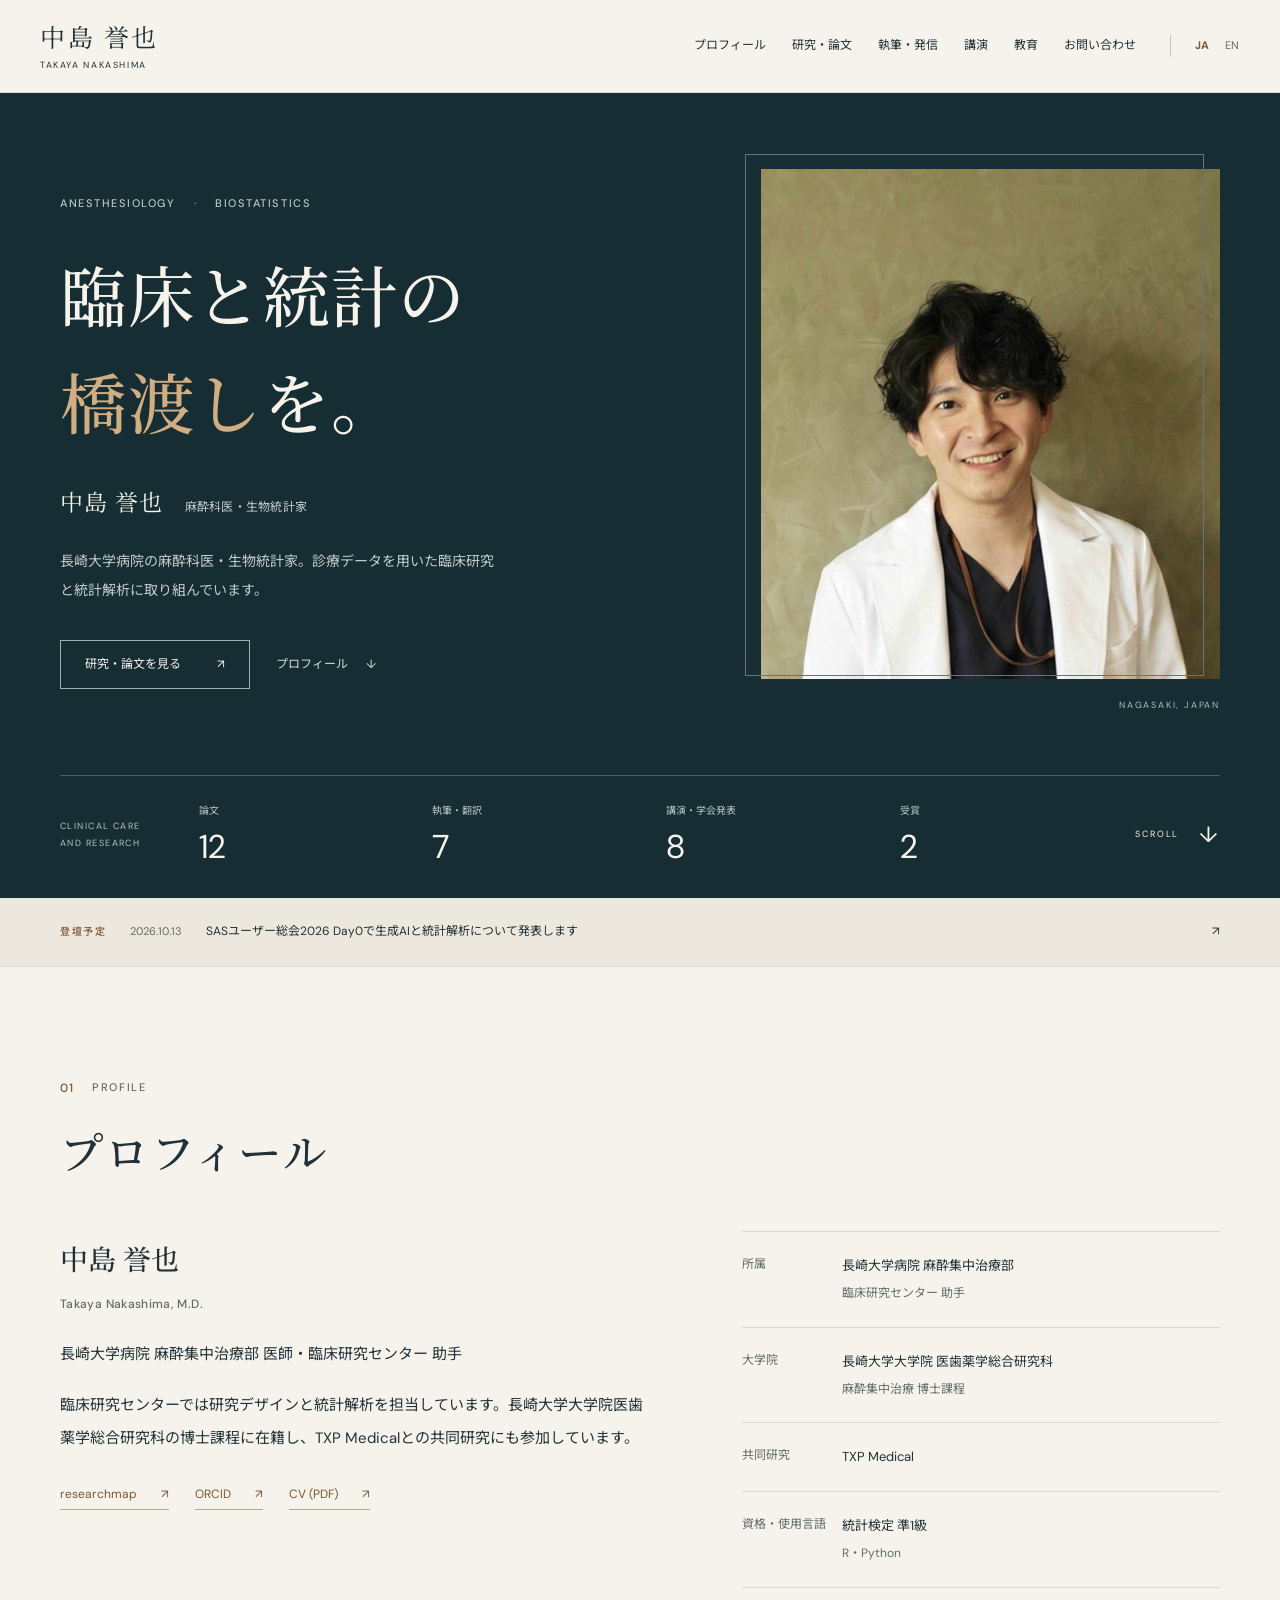
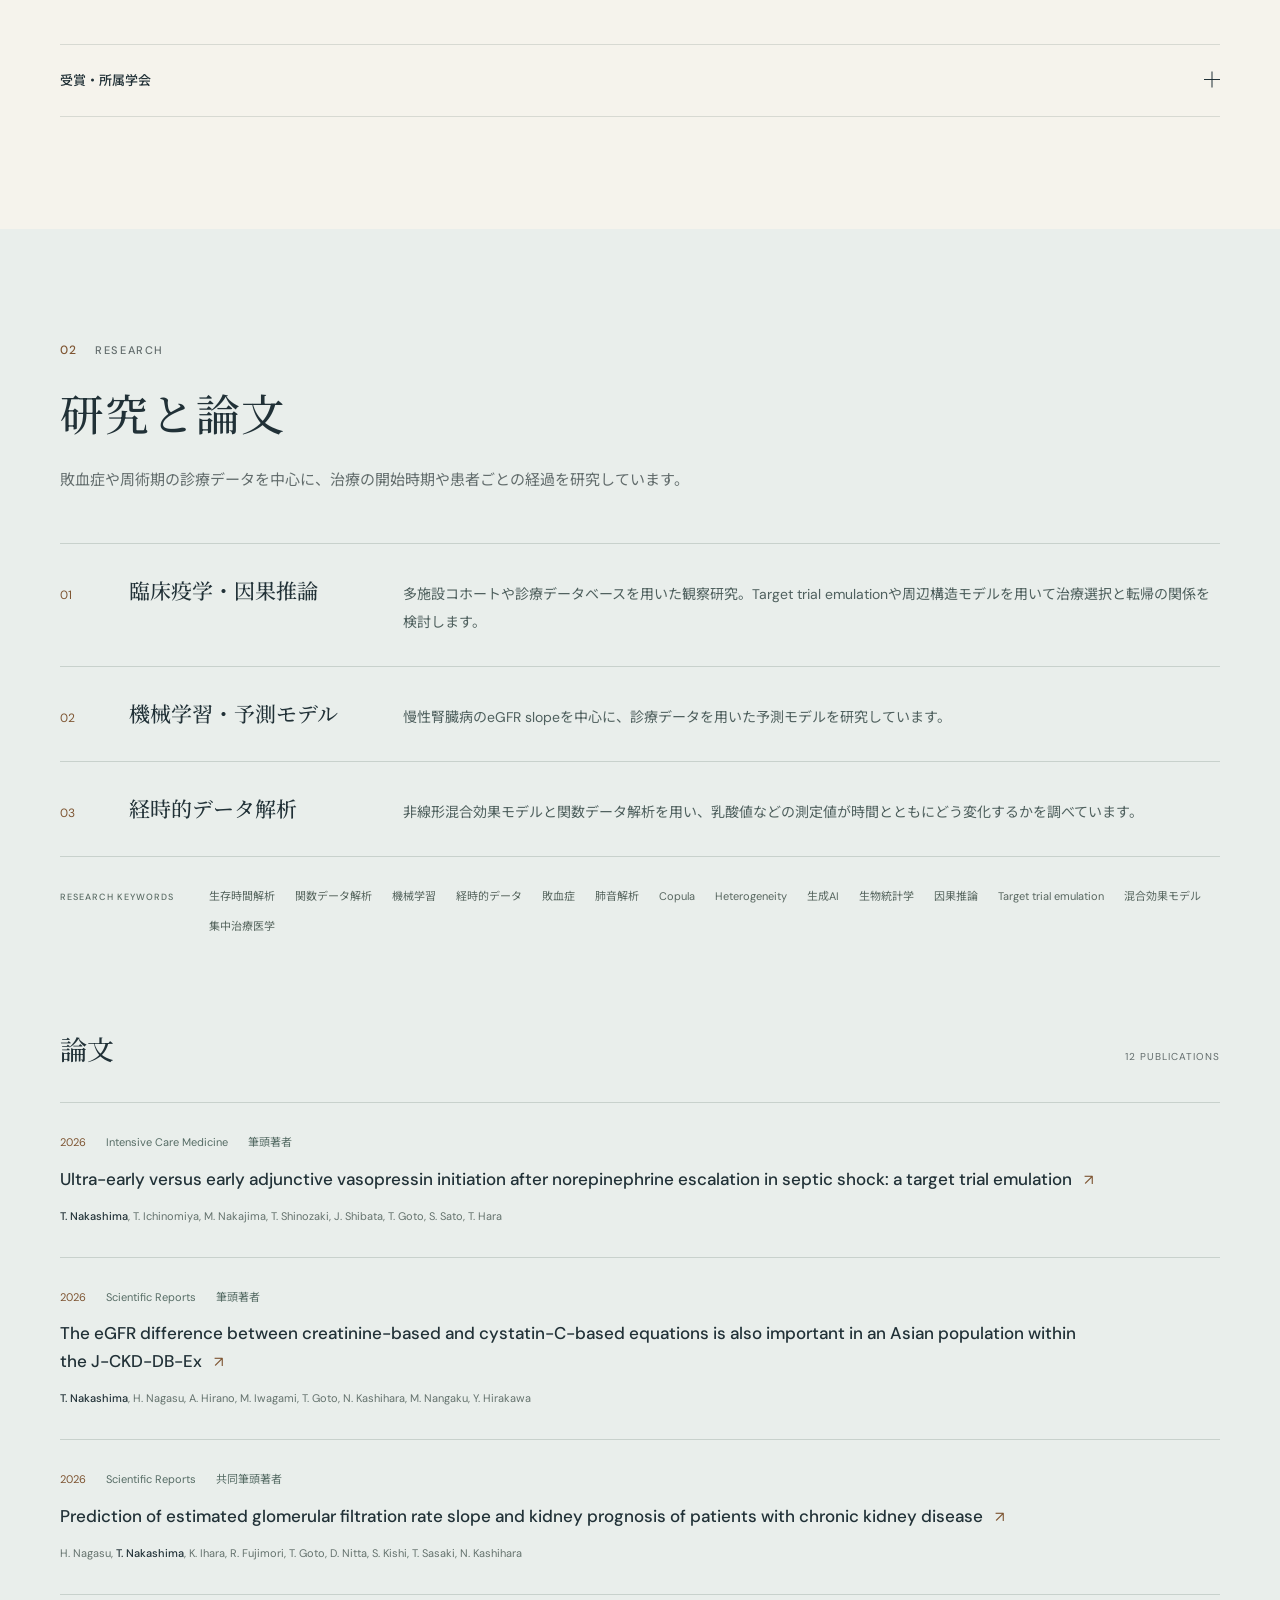
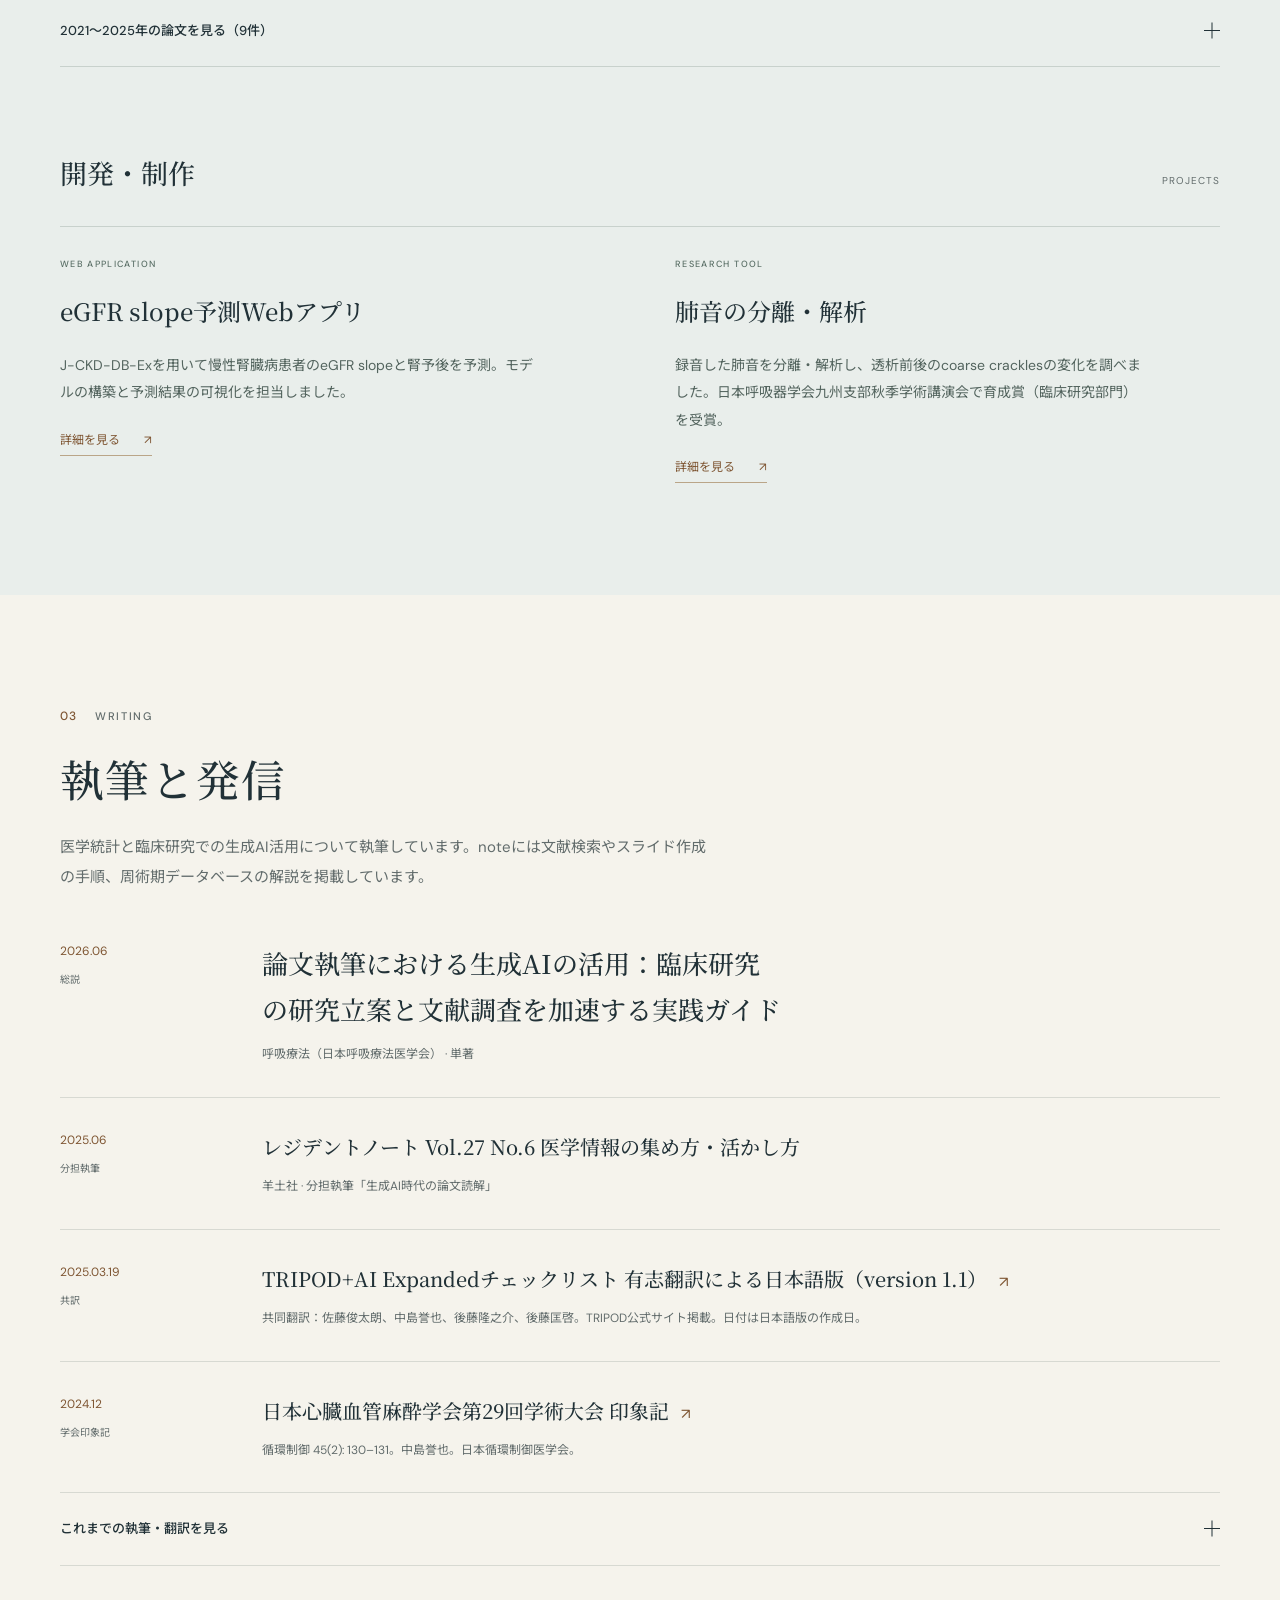
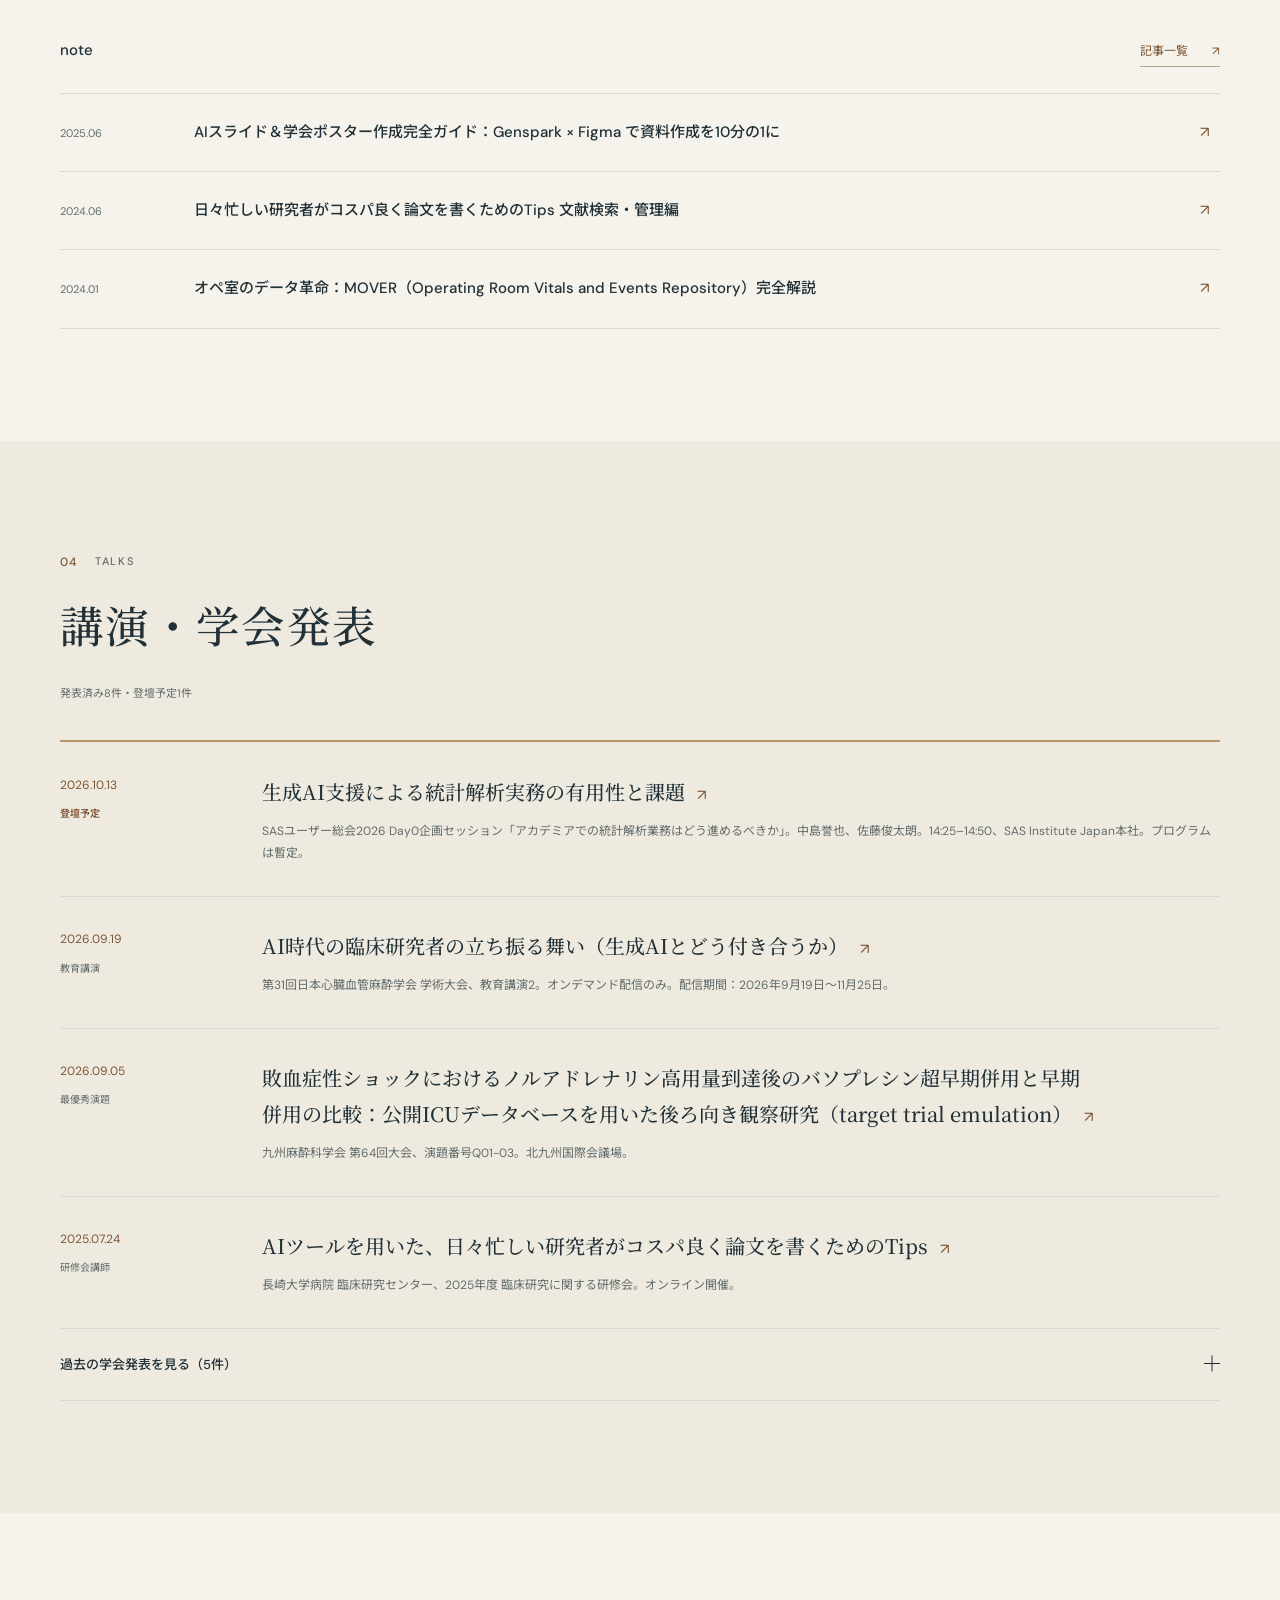
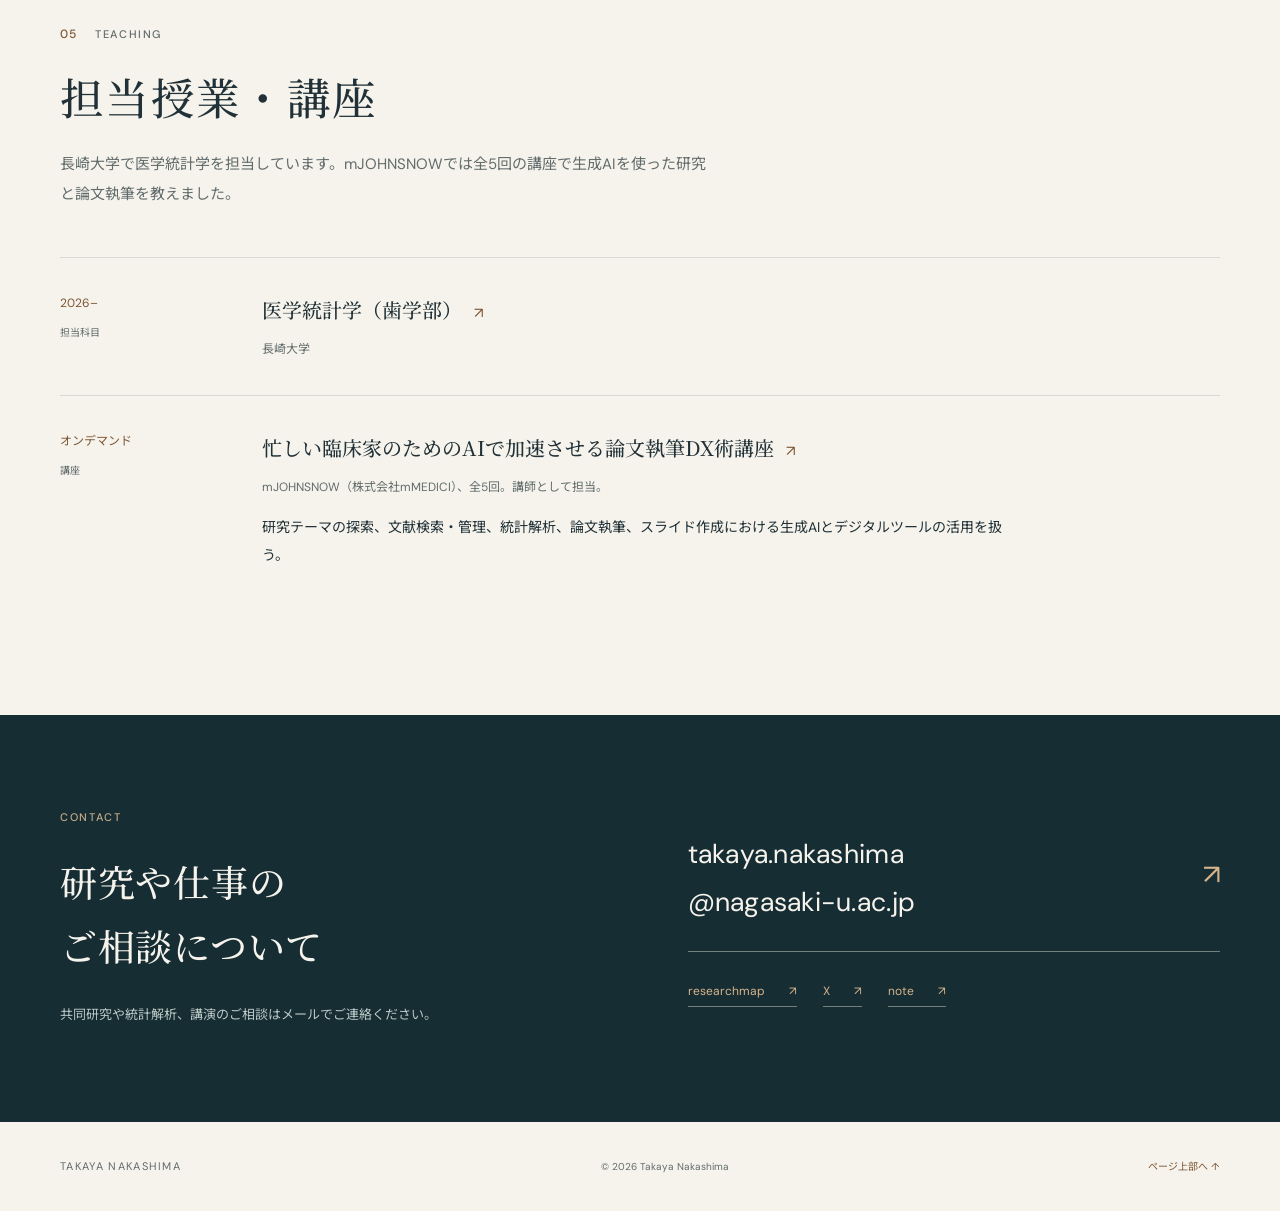
==== index.html @ 983ebdf6 "Use high-resolution portrait from public note profile" ====
<!doctype html>
<html lang="ja">
<head>
<meta charset="utf-8">
<meta name="viewport" content="width=device-width, initial-scale=1">
<title>中島誉也 | 臨床と統計の橋渡しを。</title>
<meta name="description" content="長崎大学病院の麻酔科医・生物統計家。診療データを用いた臨床研究と統計解析に取り組んでいます。">
<meta name="google-site-verification" content="hvCwo7Q3kKA7HeCOFgV9Li-8ylirtfjILbhXgrMBvk4">
<link rel="canonical" href="https://nakashimatakaya.github.io/">
<link rel="alternate" hreflang="ja" href="https://nakashimatakaya.github.io/">
<link rel="alternate" hreflang="en" href="https://nakashimatakaya.github.io/en/">
<meta property="og:title" content="中島誉也 | 臨床と統計の橋渡しを。">
<meta property="og:description" content="長崎大学病院の麻酔科医・生物統計家。診療データを用いた臨床研究と統計解析に取り組んでいます。">
<meta property="og:type" content="profile">
<meta property="og:url" content="https://nakashimatakaya.github.io/">
<meta property="og:image" content="https://nakashimatakaya.github.io/portrait.jpg">
<meta name="theme-color" content="#172d34">
<link rel="icon" href="./favicon.svg" type="image/svg+xml">
<link rel="preconnect" href="https://fonts.googleapis.com">
<link rel="preconnect" href="https://fonts.gstatic.com" crossorigin>
<link href="https://fonts.googleapis.com/css2?family=Noto+Sans+JP:wght@400;500;600;700&family=Noto+Serif+JP:wght@400;500;600&family=DM+Sans:wght@400;500;600&display=swap" rel="stylesheet">
<link rel="stylesheet" href="./style.css?v=20260922d">
<script defer src="./site.js?v=20260922c"></script>
<script type="application/ld+json">{"@context": "https://schema.org", "@type": "Person", "name": "中島誉也", "alternateName": "Takaya Nakashima", "jobTitle": "Anesthesiologist and Biostatistician", "url": "https://nakashimatakaya.github.io/", "image": "https://nakashimatakaya.github.io/portrait.jpg", "worksFor": {"@type": "Organization", "name": "Nagasaki University Hospital"}, "sameAs": ["https://researchmap.jp/nakataka8228", "https://orcid.org/0009-0001-4214-3945", "https://github.com/nakashimatakaya"]}</script>
</head>
<body>
<a class="skip-link" href="#main">本文へ</a>
<header class="site-header">
 <div class="header-inner">
  <a class="brand" href="#top"><span>中島 誉也</span><small>TAKAYA NAKASHIMA</small></a>
  <button class="menu-toggle" aria-expanded="false" aria-controls="site-nav"><span>メニュー</span><i aria-hidden="true"></i></button>
  <nav id="site-nav" aria-label="メインナビゲーション"><a href="#profile">プロフィール</a><a href="#research">研究・論文</a><a href="#writing">執筆・発信</a><a href="#talks">講演</a><a href="#teaching">教育</a><a class="nav-contact" href="#contact">お問い合わせ</a></nav>
  <div class="language" aria-label="Language"><span aria-current="page">JA</span><a href="./en/" lang="en">EN</a></div>
 </div>
</header>
<main id="main">
<section class="hero" id="top">
 <div class="hero-inner container">
  <div class="hero-copy">
   <p class="eyebrow">ANESTHESIOLOGY <span>·</span> BIOSTATISTICS</p>
   <h1>臨床と統計の<br><em>橋渡し</em>を。</h1>
   <p class="hero-name">中島 誉也<span>麻酔科医・生物統計家</span></p>
   <p class="hero-lead">長崎大学病院の麻酔科医・生物統計家。診療データを用いた臨床研究と統計解析に取り組んでいます。</p>
   <div class="hero-links"><a class="button" href="#research">研究・論文を見る<span aria-hidden="true">↗</span></a><a class="quiet-link" href="#profile">プロフィール<span aria-hidden="true">↓</span></a></div>
  </div>
  <figure class="hero-photo"><img src="./portrait.jpg" alt="中島誉也のポートレート" width="1968" height="1968" fetchpriority="high"><figcaption>NAGASAKI, JAPAN</figcaption></figure>
 </div>
 <div class="hero-bottom container"><p>CLINICAL CARE<br>AND RESEARCH</p><dl><div><dt>論文</dt><dd>12</dd></div><div><dt>執筆・翻訳</dt><dd>7</dd></div><div><dt>講演・学会発表</dt><dd>8</dd></div><div><dt>受賞</dt><dd>2</dd></div></dl><a href="#profile" class="scroll-cue">SCROLL <span>↓</span></a></div>
</section>
<aside class="news"><div class="container"><span class="eyebrow">登壇予定</span><span class="news-date">2026.10.13</span><a href="#talks">SASユーザー総会2026 Day0で生成AIと統計解析について発表します<span aria-hidden="true">↗</span></a></div></aside>
<section class="section container" id="profile">
 <div class="section-head"><div class="eyebrow"><span>01</span>PROFILE</div><h2>プロフィール</h2></div>
 <div class="profile-grid"><div class="profile-copy"><h3>中島 誉也<span>Takaya Nakashima, M.D.</span></h3><p>長崎大学病院 麻酔集中治療部 医師・臨床研究センター 助手</p><p>臨床研究センターでは研究デザインと統計解析を担当しています。長崎大学大学院医歯薬学総合研究科の博士課程に在籍し、TXP Medicalとの共同研究にも参加しています。</p><div class="inline-links"><a class="text-link" href="https://researchmap.jp/nakataka8228" target="_blank" rel="noopener noreferrer">researchmap<span aria-hidden="true">↗</span></a><a class="text-link" href="https://orcid.org/0009-0001-4214-3945" target="_blank" rel="noopener noreferrer">ORCID<span aria-hidden="true">↗</span></a><a class="text-link" href="./Takaya_Nakashima_CV.pdf" target="_blank">CV (PDF)<span>↗</span></a></div></div><dl class="profile-facts"><div><dt>所属</dt><dd>長崎大学病院 麻酔集中治療部<small>臨床研究センター 助手</small></dd></div><div><dt>大学院</dt><dd>長崎大学大学院 医歯薬学総合研究科<small>麻酔集中治療 博士課程</small></dd></div><div><dt>共同研究</dt><dd>TXP Medical</dd></div><div><dt>資格・使用言語</dt><dd>統計検定 準1級<small>R・Python</small></dd></div></dl></div>
 <details class="disclosure profile-details" id="awards"><summary><span>受賞・所属学会</span><span aria-hidden="true" class="plus"></span></summary><div class="award-grid"><ol class="award-list"><li><span>2026.09</span><div><h3>九州麻酔科学会 第64回大会 最優秀演題</h3><p>日本麻酔科学会 九州支部</p><p>「敗血症性ショックにおけるノルアドレナリン高用量到達後のバソプレシン超早期併用と早期併用の比較：公開ICUデータベースを用いた後ろ向き観察研究（target trial emulation）」</p></div></li><li><span>2021.10</span><div><h3>育成賞［臨床研究部門］</h3><p>第87回 日本呼吸器学会・日本結核病学会 非結核性抗酸菌症学会 日本サルコイドーシス／肉芽腫性疾患学会 九州支部秋季学術講演会</p><p>「録音肺音の分離技術解析の透析前後の coarse crackles 変化への臨床的応用」</p></div></li></ol><div><h3>所属学会</h3><ul class="society-list"><li>日本麻酔科学会 <span>2024–</span></li><li>日本疫学会 <span>2022–</span></li><li>日本臨床疫学会 <span>2021–</span></li><li>日本メディカルAI学会 <span>2021–</span></li><li>日本行動計量学会 <span>2020–</span></li></ul></div></div></details>
</section>
<section class="section research-section" id="research"><div class="container">
 <div class="section-head"><div class="eyebrow"><span>02</span>RESEARCH</div><h2>研究と論文</h2><p class=section-intro>敗血症や周術期の診療データを中心に、治療の開始時期や患者ごとの経過を研究しています。</p></div>
 <div class="research-themes"><div class="research-row"><span class="theme-no">01</span><h3>臨床疫学・因果推論</h3><p>多施設コホートや診療データベースを用いた観察研究。Target trial emulationや周辺構造モデルを用いて治療選択と転帰の関係を検討します。</p></div><div class="research-row"><span class="theme-no">02</span><h3>機械学習・予測モデル</h3><p>慢性腎臓病のeGFR slopeを中心に、診療データを用いた予測モデルを研究しています。</p></div><div class="research-row"><span class="theme-no">03</span><h3>経時的データ解析</h3><p>非線形混合効果モデルと関数データ解析を用い、乳酸値などの測定値が時間とともにどう変化するかを調べています。</p></div></div>
 <div class="keyword-area"><h3>RESEARCH KEYWORDS</h3><ul><li>生存時間解析</li><li>関数データ解析</li><li>機械学習</li><li>経時的データ</li><li>敗血症</li><li>肺音解析</li><li>Copula</li><li>Heterogeneity</li><li>生成AI</li><li>生物統計学</li><li>因果推論</li><li>Target trial emulation</li><li>混合効果モデル</li><li>集中治療医学</li></ul></div>
 <div class="publications" id="papers"><div class="subsection-head"><h3>論文</h3><span>12 PUBLICATIONS</span></div><ol class="paper-list"><li class="paper"><div class="paper-meta"><span>2026</span><span>Intensive Care Medicine</span><span>筆頭著者</span></div><h3><a href="https://doi.org/10.1007/s00134-026-08575-3" target="_blank" rel="noopener noreferrer">Ultra-early versus early adjunctive vasopressin initiation after norepinephrine escalation in septic shock: a target trial emulation<span class="record-arrow" aria-hidden="true">↗</span></a></h3><p class="authors"><strong>T. Nakashima</strong>, T. Ichinomiya, M. Nakajima, T. Shinozaki, J. Shibata, T. Goto, S. Sato, T. Hara</p></li><li class="paper"><div class="paper-meta"><span>2026</span><span>Scientific Reports</span><span>筆頭著者</span></div><h3><a href="https://researchmap.jp/nakataka8228" target="_blank" rel="noopener noreferrer">The eGFR difference between creatinine-based and cystatin-C-based equations is also important in an Asian population within the J-CKD-DB-Ex<span class="record-arrow" aria-hidden="true">↗</span></a></h3><p class="authors"><strong>T. Nakashima</strong>, H. Nagasu, A. Hirano, M. Iwagami, T. Goto, N. Kashihara, M. Nangaku, Y. Hirakawa</p></li><li class="paper"><div class="paper-meta"><span>2026</span><span>Scientific Reports</span><span>共同筆頭著者</span></div><h3><a href="https://researchmap.jp/nakataka8228/published_papers/52240508" target="_blank" rel="noopener noreferrer">Prediction of estimated glomerular filtration rate slope and kidney prognosis of patients with chronic kidney disease<span class="record-arrow" aria-hidden="true">↗</span></a></h3><p class="authors">H. Nagasu, <strong>T. Nakashima</strong>, K. Ihara, R. Fujimori, T. Goto, D. Nitta, S. Kishi, T. Sasaki, N. Kashihara</p></li></ol><details class="disclosure"><summary><span>2021〜2025年の論文を見る（9件）</span><span class="plus" aria-hidden="true"></span></summary><ol class="paper-list"><li class="paper"><div class="paper-meta"><span>2025</span><span>Clinical and Experimental Nephrology</span><span>共同筆頭著者</span></div><h3><a href="https://researchmap.jp/nakataka8228/published_papers/51880036" target="_blank" rel="noopener noreferrer">Proteinuria reduction as a surrogate endpoint for clinical study of IgA nephropathy in Japanese patients: data from the J-CKD-DB-Ex<span class="record-arrow" aria-hidden="true">↗</span></a></h3><p class="authors">N. Kashihara, S. Itano, <strong>T. Nakashima</strong>, T. Goto, K. Yoshihara, S. Eguchi, K. Iekushi, Y. Isaka, H. Nagasu</p></li><li class="paper"><div class="paper-meta"><span>2025</span><span>Intensive Care Medicine</span></div><h3><a href="https://researchmap.jp/nakataka8228/published_papers/51027689" target="_blank" rel="noopener noreferrer">A reappraisal of association between ventilator-associated events and mortality among critically ill patients using marginal structural model: multicenter observational study<span class="record-arrow" aria-hidden="true">↗</span></a></h3><p class="authors">S. Nakahashi, K. Suzuki, <strong>T. Nakashima</strong>, Y. Hayashi, Y. Tanabe, A. Tanaka, S. Hashiuchi, C. Yamashita, Y. Ito, T. Wada, et al.</p></li><li class="paper"><div class="paper-meta"><span>2025</span><span>Critical Care Medicine</span><span>共同筆頭著者</span></div><h3><a href="https://researchmap.jp/nakataka8228/published_papers/49239661" target="_blank" rel="noopener noreferrer">Phenotypes of Functional Decline or Recovery in Sepsis ICU Survivors: Insights From a 1-Year Follow-Up Multicenter Cohort Analysis<span class="record-arrow" aria-hidden="true">↗</span></a></h3><p class="authors">K. Liu, <strong>T. Nakashima</strong>, T. Goto, K. Nakamura, H. Nakano, M. Motoki, H. Kamijo, A. Matsuoka, K. Ishii, Y. Morita, et al.</p></li><li class="paper"><div class="paper-meta"><span>2025</span><span>日本腎臓学会誌 67(4)</span></div><h3><a href="https://jglobal.jst.go.jp/detail?JGLOBAL_ID=202502273103904762" target="_blank" rel="noopener noreferrer">J-CKD-DB-Exを用いた慢性腎臓病患者のeGFR slope予測モデルの開発とwebアプリによるリスクの可視化<span class="record-arrow" aria-hidden="true">↗</span></a></h3><p class="authors">長洲一, <strong>中島誉也</strong>, 渭原克仁, 藤森遼, 後藤匡啓, 新田大介, 岸誠司, 佐々木環, 柏原直樹</p></li><li class="paper"><div class="paper-meta"><span>2024</span><span>International Heart Journal 65(6)</span><span>筆頭著者</span></div><h3><a href="https://researchmap.jp/nakataka8228/published_papers/48580003" target="_blank" rel="noopener noreferrer">Estimating the Timeframe of Lactate Reduction in Acute Cardiovascular Disease Using Functional Data Analysis Based on Nonlinear Mixed Effects Models<span class="record-arrow" aria-hidden="true">↗</span></a></h3><p class="authors"><strong>T. Nakashima</strong>, S. Sato, H. Matsui, A. Mizuno</p></li><li class="paper"><div class="paper-meta"><span>2024</span><span>Clinical and Experimental Nephrology</span><span>共同筆頭著者</span></div><h3><a href="https://researchmap.jp/nakataka8228/published_papers/45877886" target="_blank" rel="noopener noreferrer">Association of serum magnesium levels with renal prognosis in patients with chronic kidney disease<span class="record-arrow" aria-hidden="true">↗</span></a></h3><p class="authors">S. Kishi, <strong>T. Nakashima</strong>, T. Goto, H. Nagasu, C. R. Brooks, H. Okada, K. Tamura, T. Nakano, I. Narita, S. Maruyama, et al.</p></li><li class="paper"><div class="paper-meta"><span>2023</span><span>Intensive Care Medicine</span></div><h3><a href="https://researchmap.jp/nakataka8228/published_papers/43261512" target="_blank" rel="noopener noreferrer">Clinical implications of urine output-based sepsis-associated acute kidney injury<span class="record-arrow" aria-hidden="true">↗</span></a></h3><p class="authors">D. Kasugai, <strong>T. Nakashima</strong>, T. Goto</p></li><li class="paper"><div class="paper-meta"><span>2022</span><span>長崎医学会雑誌 97(1)</span><span>筆頭著者</span></div><h3><a href="https://researchmap.jp/nakataka8228/published_papers/43860537" target="_blank" rel="noopener noreferrer">新しい録音機器と解析技術を用いた肺音解析システムの医師聴診の補助ツールとしての可能性<span class="record-arrow" aria-hidden="true">↗</span></a></h3><p class="authors"><strong>中島誉也</strong>, 尾長谷靖, 深堀範, 福島千鶴, 入来隼, 永江由香, 山口博之, 坂本憲穂, 石松祐二, 山田頼弥, et al.</p></li><li class="paper"><div class="paper-meta"><span>2021</span><span>BMC Anesthesiology 21(1)</span></div><h3><a href="https://researchmap.jp/nakataka8228/published_papers/40018542" target="_blank" rel="noopener noreferrer">Association between preoperative toe perfusion index and maternal core temperature decrease during cesarean delivery under spinal anesthesia: a prospective cohort study<span class="record-arrow" aria-hidden="true">↗</span></a></h3><p class="authors">S. Kaneko, K. Hara, S. Sato, <strong>T. Nakashima</strong>, Y. Kawazoe, M. Taguchi, S. Urabe, A. Nakao, K. Hamada, M. Yamaguchi, et al.</p></li></ol></details></div>
 <div class="works" id="works"><div class="subsection-head"><h3>開発・制作</h3><span>PROJECTS</span></div><div class="work-grid"><article><span class="eyebrow">WEB APPLICATION</span><h3>eGFR slope予測Webアプリ</h3><p>J-CKD-DB-Exを用いて慢性腎臓病患者のeGFR slopeと腎予後を予測。モデルの構築と予測結果の可視化を担当しました。</p><a class="text-link" href="https://app.j-ka.or.jp/#/dashboard" target="_blank" rel="noopener noreferrer">詳細を見る<span aria-hidden="true">↗</span></a></article><article><span class="eyebrow">RESEARCH TOOL</span><h3>肺音の分離・解析</h3><p>録音した肺音を分離・解析し、透析前後のcoarse cracklesの変化を調べました。日本呼吸器学会九州支部秋季学術講演会で育成賞（臨床研究部門）を受賞。</p><a class="text-link" href="https://researchmap.jp/nakataka8228/published_papers/43860537" target="_blank" rel="noopener noreferrer">詳細を見る<span aria-hidden="true">↗</span></a></article></div></div>
</div></section>
<section class="section container" id="writing">
 <div class="section-head"><div class="eyebrow"><span>03</span>WRITING</div><h2>執筆と発信</h2><p class=section-intro>医学統計と臨床研究での生成AI活用について執筆しています。noteには文献検索やスライド作成の手順、周術期データベースの解説を掲載しています。</p></div>
 <ol class="record-list writing-list"><li class="record "><div class="record-date"><span>2026.06</span><small>総説</small></div><div class="record-body"><h3>論文執筆における生成AIの活用：臨床研究の研究立案と文献調査を加速する実践ガイド</h3><p class="record-meta">呼吸療法（日本呼吸療法医学会） · 単著</p></div></li><li class="record "><div class="record-date"><span>2025.06</span><small>分担執筆</small></div><div class="record-body"><h3>レジデントノート Vol.27 No.6 医学情報の集め方・活かし方</h3><p class="record-meta">羊土社 · 分担執筆「生成AI時代の論文読解」</p></div></li><li class="record "><div class="record-date"><span>2025.03.19</span><small>共訳</small></div><div class="record-body"><h3><a href="https://www.tripod-statement.org/wp-content/uploads/2025/03/TRIPODAI_250319.pdf" target="_blank" rel="noopener noreferrer">TRIPOD+AI Expandedチェックリスト 有志翻訳による日本語版（version 1.1）<span class="record-arrow" aria-hidden="true">↗</span></a></h3><p class="record-meta">共同翻訳：佐藤俊太朗、中島誉也、後藤隆之介、後藤匡啓。TRIPOD公式サイト掲載。日付は日本語版の作成日。</p></div></li><li class="record "><div class="record-date"><span>2024.12</span><small>学会印象記</small></div><div class="record-body"><h3><a href="https://www.jsccm.org/files/upload/magazines/f08152d2fe64ba6b1aff0f4983292b21.pdf" target="_blank" rel="noopener noreferrer">日本心臓血管麻酔学会第29回学術大会 印象記<span class="record-arrow" aria-hidden="true">↗</span></a></h3><p class="record-meta">循環制御 45(2): 130–131。中島誉也。日本循環制御医学会。</p></div></li></ol><details class="disclosure"><summary><span>これまでの執筆・翻訳を見る</span><span class="plus" aria-hidden="true"></span></summary><ol class="record-list"><li class="record "><div class="record-date"><span>2024.09–2025.01</span><small>連載</small></div><div class="record-body"><h3><a href="https://www.igaku-shoin.co.jp/paperplus/series/00001" target="_blank" rel="noopener noreferrer">面倒なタスクは任せてしまえ！ Gen AI時代のタイパ・コスパ論文執筆術<span class="record-arrow" aria-hidden="true">↗</span></a></h3><p class="record-meta">医学書院「医学界新聞プラス」全10回</p></div></li><li class="record "><div class="record-date"><span>2024.05</span><small>共訳</small></div><div class="record-body"><h3>現代疫学 (Modern Epidemiology, 4th ed.)</h3><p class="record-meta">学術図書出版社 · 共訳「第18章 層別化と標準化」</p></div></li><li class="record "><div class="record-date"><span>2023.09</span><small>寄稿</small></div><div class="record-body"><h3>忙しい研修医のためのAIツールを活用したタイパ・コスパ重視の文献検索・管理法</h3><p class="record-meta">週刊医学界新聞（レジデント号）第3532号</p></div></li></ol></details>
 <div class="notes" id="note"><div class="subsection-head"><h3>note</h3><a class="text-link" href="https://note.com/nakashima_takaya" target="_blank" rel="noopener noreferrer">記事一覧<span aria-hidden="true">↗</span></a></div><ul><li><a href="https://note.com/nakashima_takaya/n/n3b833d52cec4" target="_blank" rel="noopener noreferrer"><span class="note-date">2025.06</span><h3>AIスライド＆学会ポスター作成完全ガイド：Genspark × Figma で資料作成を10分の1に</h3><span aria-hidden="true">↗</span></a></li><li><a href="https://note.com/nakashima_takaya/n/nab5c8941cbc2" target="_blank" rel="noopener noreferrer"><span class="note-date">2024.06</span><h3>日々忙しい研究者がコスパ良く論文を書くためのTips 文献検索・管理編</h3><span aria-hidden="true">↗</span></a></li><li><a href="https://note.com/nakashima_takaya/n/ne33aaf9f99a7" target="_blank" rel="noopener noreferrer"><span class="note-date">2024.01</span><h3>オペ室のデータ革命：MOVER（Operating Room Vitals and Events Repository）完全解説</h3><span aria-hidden="true">↗</span></a></li></ul></div>
</section>
<section class="section talks-section" id="talks"><div class="container">
 <div class="section-head"><div class="eyebrow"><span>04</span>TALKS</div><h2>講演・学会発表</h2></div>
 <p class="section-caption">発表済み8件・登壇予定1件</p>
 <ol class="record-list"><li class="record upcoming"><div class="record-date"><span>2026.10.13</span><small>登壇予定</small></div><div class="record-body"><h3><a href="https://sas-user2026.ywstat.jp/" target="_blank" rel="noopener noreferrer">生成AI支援による統計解析実務の有用性と課題<span class="record-arrow" aria-hidden="true">↗</span></a></h3><p class="record-meta">SASユーザー総会2026 Day0企画セッション「アカデミアでの統計解析業務はどう進めるべきか」。中島誉也、佐藤俊太朗。14:25–14:50、SAS Institute Japan本社。プログラムは暫定。</p></div></li><li class="record "><div class="record-date"><span>2026.09.19</span><small>教育講演</small></div><div class="record-body"><h3><a href="https://researchmap.jp/nakataka8228/presentations/55017048" target="_blank" rel="noopener noreferrer">AI時代の臨床研究者の立ち振る舞い（生成AIとどう付き合うか）<span class="record-arrow" aria-hidden="true">↗</span></a></h3><p class="record-meta">第31回日本心臓血管麻酔学会 学術大会、教育講演2。オンデマンド配信のみ。配信期間：2026年9月19日～11月25日。</p></div></li><li class="record "><div class="record-date"><span>2026.09.05</span><small>最優秀演題</small></div><div class="record-body"><h3><a href="https://www.micenavi.jp/jsashibu2026/search/detail_session/id:12160" target="_blank" rel="noopener noreferrer">敗血症性ショックにおけるノルアドレナリン高用量到達後のバソプレシン超早期併用と早期併用の比較：公開ICUデータベースを用いた後ろ向き観察研究（target trial emulation）<span class="record-arrow" aria-hidden="true">↗</span></a></h3><p class="record-meta">九州麻酔科学会 第64回大会、演題番号Q01-03。北九州国際会議場。</p></div></li><li class="record "><div class="record-date"><span>2025.07.24</span><small>研修会講師</small></div><div class="record-body"><h3><a href="https://www.mh.nagasaki-u.ac.jp/research/news/data/2025/20250724_seminar2025.pdf" target="_blank" rel="noopener noreferrer">AIツールを用いた、日々忙しい研究者がコスパ良く論文を書くためのTips<span class="record-arrow" aria-hidden="true">↗</span></a></h3><p class="record-meta">長崎大学病院 臨床研究センター、2025年度 臨床研究に関する研修会。オンライン開催。</p></div></li></ol><details class="disclosure"><summary><span>過去の学会発表を見る（5件）</span><span class="plus" aria-hidden="true"></span></summary><ol class="record-list"><li class="record "><div class="record-date"><span>2024.03</span><small>口演</small></div><div class="record-body"><h3>集中治療を要した菌血症患者における菌種と転帰の関連：過去起点コホート研究</h3><p class="record-meta">第51回 日本集中治療医学会学術集会</p></div></li><li class="record "><div class="record-date"><span>2023.09</span><small>口演</small></div><div class="record-body"><h3>循環器疾患における乳酸値変化を用いた循環安定の予測：混合効果モデルに基づく関数データ解析の臨床的応用</h3><p class="record-meta">2023年度 統計関連学会連合大会</p></div></li><li class="record "><div class="record-date"><span>2023.02</span><small>口演</small></div><div class="record-body"><h3>心臓サルコイドーシス患者における心血管イベント発症時間の予測モデルの構築</h3><p class="record-meta">第33回 日本疫学会学術総会</p></div></li><li class="record "><div class="record-date"><span>2022.11</span><small>口演</small></div><div class="record-body"><h3>非線形混合効果モデルに基づく関数データを用いた急性期循環器疾患における急性期離脱時期の予測</h3><p class="record-meta">日本臨床疫学会 第5回年次学術大会</p></div></li><li class="record "><div class="record-date"><span>2021.10.22</span><small>育成賞（臨床研究部門）</small></div><div class="record-body"><h3><a href="https://www.jrs.or.jp/meeting/kyushu/file/1022_87kyushu_program.pdf" target="_blank" rel="noopener noreferrer">録音肺音の分離技術解析の透析前後のcoarse crackles変化への臨床的応用<span class="record-arrow" aria-hidden="true">↗</span></a></h3><p class="record-meta">第87回日本呼吸器学会・日本結核 非結核性抗酸菌症学会・日本サルコイドーシス/肉芽腫性疾患学会 九州支部秋季学術講演会。演題番号074。熊本城ホール。</p></div></li></ol></details>
</div></section>
<section class="section container" id="teaching">
 <div class="section-head"><div class="eyebrow"><span>05</span>TEACHING</div><h2>担当授業・講座</h2><p class=section-intro>長崎大学で医学統計学を担当しています。mJOHNSNOWでは全5回の講座で生成AIを使った研究と論文執筆を教えました。</p></div>
 <ol class="record-list teaching-list"><li class="record "><div class="record-date"><span>2026–</span><small>担当科目</small></div><div class="record-body"><h3><a href="https://researchmap.jp/nakataka8228/teaching_experience/55017056" target="_blank" rel="noopener noreferrer">医学統計学（歯学部）<span class="record-arrow" aria-hidden="true">↗</span></a></h3><p class="record-meta">長崎大学</p></div></li><li class="record "><div class="record-date"><span>オンデマンド</span><small>講座</small></div><div class="record-body"><h3><a href="https://note.com/mmedici/n/n291ca1469544" target="_blank" rel="noopener noreferrer">忙しい臨床家のためのAIで加速させる論文執筆DX術講座<span class="record-arrow" aria-hidden="true">↗</span></a></h3><p class="record-meta">mJOHNSNOW（株式会社mMEDICI）、全5回。講師として担当。</p><p>研究テーマの探索、文献検索・管理、統計解析、論文執筆、スライド作成における生成AIとデジタルツールの活用を扱う。</p></div></li></ol>
</section>
<section class="contact-section" id="contact"><div class="container contact-grid"><div><p class="eyebrow">CONTACT</p><h2>研究や仕事の<br>ご相談について</h2><p>共同研究や統計解析、講演のご相談はメールでご連絡ください。</p></div><div class="contact-links"><a class="email" href="mailto:takaya.nakashima@nagasaki-u.ac.jp">takaya.nakashima<span>@nagasaki-u.ac.jp</span><i aria-hidden="true">↗</i></a><div class="inline-links"><a class="text-link" href="https://researchmap.jp/nakataka8228" target="_blank" rel="noopener noreferrer">researchmap<span aria-hidden="true">↗</span></a><a class="text-link" href="https://x.com/naka_takaya" target="_blank" rel="noopener noreferrer">X<span aria-hidden="true">↗</span></a><a class="text-link" href="https://note.com/nakashima_takaya" target="_blank" rel="noopener noreferrer">note<span aria-hidden="true">↗</span></a></div></div></div></section>
</main>
<footer class="container site-footer"><a class="footer-name" href="#top">TAKAYA NAKASHIMA</a><p>© 2026 Takaya Nakashima</p><a href="#top">ページ上部へ ↑</a></footer>
</body>
</html>
---- style.css ----
:root{--paper:#f5f3ec;--white:#fcfbf7;--ink:#213137;--muted:#626c6c;--line:#d7d9d2;--navy:#172d34;--navy-light:#233e45;--gold:#bb9369;--gold-dark:#7e5532;--serif:'Noto Serif JP',serif;--sans:'DM Sans','Noto Sans JP',sans-serif}
*{box-sizing:border-box}html{scroll-behavior:smooth;scroll-padding-top:105px}body{margin:0;background:var(--paper);color:var(--ink);font-family:var(--sans);font-size:15px;line-height:1.95;-webkit-font-smoothing:antialiased}a{color:inherit;text-decoration:none;text-underline-offset:5px}a:hover{color:var(--gold-dark)}button{font:inherit}button,a,summary{-webkit-tap-highlight-color:transparent}a:focus-visible,button:focus-visible,summary:focus-visible{outline:2px solid var(--gold-dark);outline-offset:6px}img{display:block;max-width:100%;height:auto}h1,h2,h3,p,figure,dl,dd{margin:0}h1,h2,h3{font-weight:500}ol,ul{padding:0;margin:0;list-style:none}::selection{background:#cfaf87;color:var(--navy)}.container{width:min(1160px,calc(100% - 96px));margin-inline:auto}.section{padding-block:112px}section[id],div[id],details[id]{scroll-margin-top:0}.eyebrow{display:flex;align-items:center;gap:18px;font-size:11px;font-weight:500;letter-spacing:.15em;line-height:1.6}.eyebrow>span{color:var(--gold-dark)}.skip-link{position:fixed;top:-100px;left:16px;z-index:100;padding:10px 20px;background:var(--paper)}.skip-link:focus{top:12px}
.site-header{position:sticky;top:0;z-index:30;background:rgba(245,243,236,.97);border-bottom:1px solid var(--line);backdrop-filter:blur(16px)}.header-inner{max-width:1400px;width:calc(100% - 80px);height:92px;margin:auto;display:flex;align-items:center;gap:34px}.brand{display:flex;flex-direction:column;min-width:180px;line-height:1.3}.brand>span{font-family:var(--serif);font-size:25px;letter-spacing:.1em}.brand>small{font-size:9px;letter-spacing:.18em;margin-top:7px}.site-header nav{display:flex;gap:26px;align-items:center;margin-left:auto;white-space:nowrap;font-size:12px}.site-header nav a{position:relative;padding-block:12px}.site-header nav a::after{content:'';position:absolute;left:0;right:0;bottom:4px;height:1px;background:var(--gold-dark);transform:scaleX(0);transform-origin:left;transition:transform .2s}.site-header nav a:hover::after{transform:scaleX(1)}.language{display:flex;gap:15px;border-left:1px solid #c4c7be;padding-left:24px;font-size:11px;letter-spacing:.05em;white-space:nowrap}.language [aria-current]{color:var(--gold-dark);font-weight:700}.language a{color:var(--muted)}.menu-toggle{display:none}
.hero{background:var(--navy);color:var(--paper);overflow:hidden}.hero-inner{display:grid;grid-template-columns:1.35fr 1fr;gap:76px;align-items:center;padding-block:76px 60px}.hero-copy>.eyebrow{color:#b8c6c5;font-size:11px;letter-spacing:.14em}.hero-copy>.eyebrow span{color:var(--gold)}.hero h1{font-family:var(--serif);font-size:clamp(44px,5.2vw,78px);font-weight:500;line-height:1.6;letter-spacing:.01em;margin-top:28px;white-space:nowrap}.hero h1 em{font-style:normal;color:#d1ae82}.hero-name{display:flex;align-items:baseline;flex-wrap:wrap;gap:10px 22px;font-family:var(--serif);font-size:23px;margin-top:27px;letter-spacing:.04em}.hero-name>span{font-family:var(--sans);font-size:12px;letter-spacing:.02em;color:#c3cccc}.hero-lead{max-width:440px;font-size:14px;color:#c3cccc;margin-top:22px;line-height:2.1}.hero-links{display:flex;flex-wrap:wrap;align-items:center;gap:26px;margin-top:34px}.button{display:inline-flex;gap:36px;align-items:center;border:1px solid #a4b0ad;padding:12px 24px;font-size:12px;transition:background .2s,color .2s}.button:hover{background:var(--paper);color:var(--navy)}.quiet-link{display:flex;gap:18px;font-size:12px;color:#d4dcd7}.hero a:hover{color:#dfbd92}.hero .button:hover{color:var(--navy)}.hero-photo{position:relative;margin-left:2px;align-self:center}.hero-photo img{width:100%;aspect-ratio:.9;object-fit:cover;object-position:center 44%}.hero-photo:before{content:'';position:absolute;inset:-15px 16px 39px -16px;border:1px solid #667577;pointer-events:none}.hero-photo figcaption{font-size:9px;letter-spacing:.2em;color:#b2bdbb;text-align:right;margin-top:18px}.hero-bottom{display:flex;align-items:center;border-top:1px solid #486065;padding-block:27px 31px;gap:58px}.hero-bottom>p{font-size:9px;line-height:1.9;letter-spacing:.16em;color:#b5c2c1}.hero-bottom dl{display:grid;grid-template-columns:repeat(4,1fr);gap:56px;flex:1}.hero-bottom dt{font-size:10px;color:#b5c2c1;line-height:1.5}.hero-bottom dd{font-size:33px;line-height:1.25;margin-top:8px;font-weight:400;letter-spacing:.02em}.scroll-cue{font-size:9px;letter-spacing:.2em;display:flex;gap:20px;align-items:center}.scroll-cue span{font-size:22px}.news{background:#ece8dd;border-bottom:1px solid var(--line)}.news>.container{display:flex;align-items:baseline;gap:24px;padding-block:22px;font-size:12px}.news .eyebrow{color:var(--gold-dark);font-size:10px;white-space:nowrap}.news-date{color:var(--muted);font-size:11px;white-space:nowrap}.news a{display:flex;justify-content:space-between;align-items:baseline;gap:24px;flex:1}.news a span{margin-left:auto}
.section-head{margin-bottom:48px}.section-head .eyebrow{color:var(--muted)}.section-head .eyebrow>span{font-size:12px;letter-spacing:.08em}.section-head h2{font-family:var(--serif);font-size:clamp(32px,3.4vw,48px);line-height:1.5;letter-spacing:.03em;margin-top:20px}.section-intro{font-size:15px;max-width:650px;color:var(--muted);margin-top:20px;line-height:2}.profile-grid{display:grid;grid-template-columns:1.25fr 1fr;gap:85px;align-items:start}.profile-copy h3{font-family:var(--serif);font-size:28px;display:flex;flex-direction:column;gap:7px;margin-bottom:22px}.profile-copy h3 span{font-family:var(--sans);font-size:12px;color:var(--muted);letter-spacing:.03em}.profile-copy p{line-height:2.2;margin-bottom:18px}.inline-links{display:flex;gap:26px;flex-wrap:wrap;margin-top:30px}.text-link{display:inline-flex;gap:24px;align-items:baseline;color:var(--gold-dark);border-bottom:1px solid #baa588;padding-bottom:5px;font-size:12px;line-height:1.6}.text-link:hover{color:var(--ink);border-color:var(--ink)}.profile-facts{border-top:1px solid var(--line)}.profile-facts>div{display:grid;grid-template-columns:85px 1fr;gap:15px;padding:21px 0;border-bottom:1px solid var(--line)}.profile-facts dt{color:var(--muted);font-size:12px}.profile-facts dd{font-size:13px}.profile-facts small{display:block;font-size:12px;color:var(--muted);margin-top:4px}.profile-details{margin-top:56px}.disclosure{border-top:1px solid var(--line);border-bottom:1px solid var(--line)}.disclosure>summary{display:flex;justify-content:space-between;align-items:center;gap:25px;list-style:none;cursor:pointer;font-size:13px;font-weight:500;padding:23px 0}.disclosure>summary::-webkit-details-marker{display:none}.disclosure>summary:hover{color:var(--gold-dark)}.plus{width:16px;height:16px;position:relative;flex:0 0 16px}.plus:before,.plus:after{content:'';position:absolute;background:currentColor;left:0;top:7px;width:16px;height:1px}.plus:after{transform:rotate(90deg);transition:transform .2s}.disclosure[open]>summary .plus:after{transform:rotate(0)}.disclosure[open]>summary{border-bottom:1px solid var(--line)}.award-grid{display:grid;grid-template-columns:1.5fr 1fr;gap:60px;padding:30px 0}.award-list>li{display:grid;grid-template-columns:80px 1fr;gap:20px;margin-bottom:25px}.award-list>li>span{font-size:12px;color:var(--gold-dark)}.award-list h3{font-size:15px;line-height:1.8}.award-list p{font-size:12px;color:var(--muted);margin-top:5px}.award-grid>div>h3{font-size:15px;margin-bottom:20px}.society-list{font-size:12px;color:var(--muted)}.society-list li{padding:8px 0}.society-list span{color:var(--gold-dark);margin-left:12px}
.research-section{background:#e9eeeb}.research-themes{border-top:1px solid #c8d1cc}.research-row{display:grid;grid-template-columns:45px 250px 1fr;gap:24px;align-items:baseline;padding:30px 0;border-bottom:1px solid #c8d1cc}.theme-no{color:var(--gold-dark);font-size:12px}.research-row h3{font-family:var(--serif);font-size:21px;line-height:1.6}.research-row p{color:#4f605e;font-size:14px}.keyword-area{display:flex;gap:35px;margin-top:29px;align-items:baseline}.keyword-area h3{font-family:var(--sans);font-size:9px;letter-spacing:.12em;color:#5c6d66;white-space:nowrap}.keyword-area ul{display:flex;gap:8px 20px;flex-wrap:wrap;color:#586760;font-size:11px}.publications{margin-top:86px}.subsection-head{display:flex;align-items:baseline;justify-content:space-between;gap:24px;margin-bottom:26px}.subsection-head h3{font-family:var(--serif);font-size:27px}.subsection-head>span{font-size:10px;letter-spacing:.1em;color:var(--muted)}.paper-list>.paper{padding:30px 0;border-top:1px solid #c8d1cc}.paper-meta{display:flex;flex-wrap:wrap;gap:4px 20px;font-size:11px;color:#566c65;margin-bottom:13px;line-height:1.7}.paper-meta span:first-child{color:var(--gold-dark)}.paper h3{font-size:17px;line-height:1.65;font-weight:500;max-width:1040px}.record-arrow{display:inline-block;margin-left:12px;color:var(--gold-dark);font-family:var(--sans);font-size:15px;font-weight:400}.authors{font-size:11px;line-height:1.9;color:#64726d;margin-top:13px;max-width:1000px}.authors strong{color:var(--ink);font-weight:500}.publications .disclosure{border-color:#c8d1cc}.publications details .paper:first-child{border-top:0}.works{margin-top:80px}.work-grid{display:grid;grid-template-columns:1fr 1fr;gap:70px;border-top:1px solid #c8d1cc;padding-top:30px}.work-grid .eyebrow{font-size:9px;color:#5a6f66}.work-grid h3{font-family:var(--serif);font-size:24px;margin-block:17px}.work-grid p{font-size:14px;color:#53645e;max-width:475px}.work-grid .text-link{margin-top:24px}
.record-list{border-top:1px solid var(--line)}.record{display:grid;grid-template-columns:160px 1fr;gap:42px;padding:31px 0;border-bottom:1px solid var(--line)}.record:last-child{border-bottom:0}.record-date{font-size:12px;color:var(--gold-dark);font-variant-numeric:tabular-nums}.record-date>small{display:block;color:var(--muted);font-size:10px;line-height:1.7;margin-top:8px}.record-body h3{text-wrap:balance;font-family:var(--serif);font-size:20px;line-height:1.8;font-weight:500}.record-body p{font-size:14px;margin-top:14px;line-height:2}.record-body .record-meta{font-size:12px;line-height:1.9;color:var(--muted);margin-top:10px}.writing-list .record:first-child{padding-top:0;border-top:0}.writing-list{border-top:0}.writing-list .record:first-child .record-body h3{font-size:26px}.notes{margin-top:70px}.notes ul{border-top:1px solid var(--line)}.notes li>a{display:grid;grid-template-columns:110px 1fr 20px;align-items:baseline;gap:24px;padding:24px 0;border-bottom:1px solid var(--line)}.notes h3{font-size:15px;font-family:var(--sans);line-height:1.9}.note-date{font-size:11px;color:var(--muted)}.notes li>a>span:last-child{color:var(--gold-dark)}.talks-section{background:#eeeae0}.section-caption{font-size:11px;color:var(--muted);margin-top:-22px;margin-bottom:35px}.talks-section .upcoming{border-top:2px solid var(--gold);padding-top:32px}.upcoming .record-date>small{color:var(--gold-dark);font-weight:600}.talks-section .record-list{border-top:0}.disclosure .record-list{border-top:0}.teaching-list .record{padding-block:34px}.teaching-list .record-body p:not(.record-meta){max-width:740px}
.contact-section{background:var(--navy);color:var(--paper);padding-block:94px}.contact-grid{display:grid;grid-template-columns:1fr 1fr;gap:95px;align-items:center}.contact-section .eyebrow{color:#c4aa87}.contact-section h2{font-family:var(--serif);font-size:37px;line-height:1.75;margin-top:22px;letter-spacing:.02em}.contact-section p:not(.eyebrow){font-size:13px;color:#bcc8c5;margin-top:24px;max-width:430px;line-height:2}.email{display:block;position:relative;font-size:clamp(17px,2.1vw,28px);line-height:1.8;letter-spacing:.01em;border-bottom:1px solid #70827f;padding:0 30px 24px 0}.email span{display:block}.email i{position:absolute;right:0;top:20px;font-style:normal;font-size:28px;color:#d6b48a}.contact-links .text-link{color:#d6b48a;border-bottom-color:#718078}.contact-links a:hover{color:var(--white)}.site-footer{display:flex;align-items:center;justify-content:space-between;gap:20px;padding-block:34px;font-size:10px;color:var(--muted)}.footer-name{font-size:11px;letter-spacing:.12em}.site-footer>a:last-child{color:var(--gold-dark)}
html[lang=en] .hero h1{font-family:var(--serif);font-size:clamp(42px,4.5vw,68px);line-height:1.3;letter-spacing:-.04em}html[lang=en] .hero-name{font-family:var(--sans);font-size:18px}html[lang=en] .hero-name span{font-size:11px}html[lang=en] .hero-lead{line-height:1.9}html[lang=en] .section-head h2,html[lang=en] .contact-section h2{font-family:var(--serif);letter-spacing:-.025em}html[lang=en] .record-body h3,html[lang=en] .research-row h3{font-family:var(--sans)}html[lang=en] .record-body h3{font-size:19px;line-height:1.6}html[lang=en] .record{grid-template-columns:155px 1fr}
@media(min-width:1600px){.hero-inner{gap:95px}.hero-photo{max-width:450px}}
@media(max-width:1100px){.header-inner{width:calc(100% - 48px);gap:20px}.site-header nav{gap:17px;font-size:11px}.brand{min-width:155px}.brand>span{font-size:23px}.language{padding-left:18px;gap:12px}.container{width:calc(100% - 80px)}.hero-inner{gap:46px}.hero h1{font-size:clamp(42px,5.5vw,60px)}.hero-name{font-size:21px}.hero-bottom{gap:35px}.hero-bottom dl{gap:24px}.research-row{grid-template-columns:35px 205px 1fr;gap:20px}.research-row h3{font-size:19px}.profile-grid{gap:45px}.contact-grid{gap:55px}}
@media(max-width:850px){.header-inner{height:78px}.site-header nav{position:absolute;left:0;top:78px;right:0;background:var(--paper);display:none;flex-direction:column;align-items:stretch;padding:16px 28px 25px;gap:0;border-bottom:1px solid var(--line);box-shadow:0 15px 20px #172d340b;white-space:normal;font-size:15px}.site-header nav.is-open{display:flex}.site-header nav a{padding:12px 0;border-bottom:1px solid var(--line)}.site-header nav a::after{display:none}.menu-toggle{display:flex;gap:12px;align-items:center;margin-left:auto;border:0;padding:8px 0;background:none;font-size:11px;color:var(--ink);cursor:pointer}.menu-toggle i{position:relative;width:19px;height:12px;border-top:1px solid currentColor;border-bottom:1px solid currentColor}.menu-toggle[aria-expanded=true] i{border-bottom:0;transform:rotate(45deg);height:1px}.menu-toggle[aria-expanded=true] i:after{content:'';height:1px;width:19px;background:currentColor;display:block;transform:rotate(90deg)}.language{margin-left:7px}.container{width:calc(100% - 56px)}.hero-inner{gap:30px;padding-block:56px 44px;grid-template-columns:1.2fr 1fr}.hero h1{font-size:clamp(34px,5vw,44px)}.hero-copy>.eyebrow{font-size:9px;letter-spacing:.05em}.hero-name{font-size:19px}.hero-lead{font-size:13px}.hero-photo img{aspect-ratio:.7}.hero-links{gap:16px}.button{padding:10px 18px;gap:20px;font-size:11px}.quiet-link{font-size:11px;gap:10px}.hero-bottom>p{display:none}.hero-bottom{gap:30px}.hero-bottom dl{gap:20px}.scroll-cue{display:none}.section{padding-block:80px}.profile-grid{grid-template-columns:1fr;gap:35px}.profile-facts{display:grid;grid-template-columns:1fr 1fr;column-gap:30px}.profile-facts>div{grid-template-columns:65px 1fr}.research-row{grid-template-columns:25px 1fr;gap:12px 20px}.research-row p{grid-column:2}.research-row h3{font-size:22px}.keyword-area{display:block}.keyword-area ul{margin-top:15px}.record{grid-template-columns:120px 1fr;gap:26px}.record-body h3{font-size:18px}.writing-list .record:first-child .record-body h3{font-size:23px}.contact-grid{gap:45px}.contact-section h2{font-size:30px}html[lang=en] .hero h1{font-size:39px}html[lang=en] .record{grid-template-columns:115px 1fr}}
@media(max-width:600px){html{scroll-padding-top:85px}.container{width:calc(100% - 44px)}.header-inner{width:calc(100% - 40px);height:74px;gap:14px}.brand{min-width:0;flex-shrink:0}.brand>span{font-size:19px}.brand>small{font-size:7px;letter-spacing:.12em;margin-top:5px}.language{padding-left:14px;font-size:10px;gap:10px;margin-left:0}.menu-toggle{font-size:10px;gap:8px}.menu-toggle i{width:16px}.site-header nav{top:74px}.hero-inner{grid-template-columns:1fr;padding-top:42px;gap:37px}.hero h1{font-size:clamp(36px,9.7vw,56px);margin-top:21px;line-height:1.65}.hero-copy>.eyebrow{font-size:9px;letter-spacing:.09em;gap:12px}.hero-name{font-size:21px;margin-top:22px;gap:5px 14px}.hero-name>span{font-size:11px}.hero-lead{font-size:13px;max-width:450px;margin-top:17px;line-height:2}.hero-links{margin-top:24px;gap:26px}.hero-photo{margin:10px 0 0 13px;max-width:390px;justify-self:end;width:calc(100% - 13px)}.hero-photo img{aspect-ratio:1.2;object-position:center 34%}.hero-photo:before{inset:-12px 13px 35px -13px}.hero-photo figcaption{font-size:8px;margin-top:15px}.hero-bottom{padding-block:23px 27px}.hero-bottom dl{gap:20px 14px;grid-template-columns:repeat(4,1fr)}.hero-bottom dt{font-size:8px;line-height:1.6;min-height:26px}.hero-bottom dd{font-size:28px;margin-top:4px}.news>.container{display:grid;grid-template-columns:auto 1fr;gap:7px 19px;padding-block:20px}.news a{grid-column:1/-1;font-size:12px;gap:20px;line-height:1.9}.section{padding-block:65px}.section-head{margin-bottom:33px}.section-head .eyebrow{font-size:10px;gap:18px}.section-head h2{font-size:30px;margin-top:15px}.section-intro{font-size:13px;margin-top:18px}.profile-copy h3{font-size:26px;gap:8px}.profile-copy h3 span{font-size:11px}.profile-copy p{font-size:14px;line-height:2.15}.profile-facts{grid-template-columns:1fr}.profile-facts>div{padding-block:17px;grid-template-columns:75px 1fr}.profile-facts dd{font-size:12px}.inline-links{gap:24px;margin-top:25px}.text-link{font-size:11px;gap:15px}.profile-details{margin-top:35px}.disclosure>summary{font-size:12px;padding-block:22px}.award-grid{grid-template-columns:1fr;gap:23px;padding-block:25px}.award-list>li{grid-template-columns:64px 1fr;gap:12px}.award-list h3{font-size:14px}.research-row{padding-block:25px;grid-template-columns:20px 1fr;gap:9px 17px}.research-row h3{font-size:19px}.research-row p{font-size:13px}.keyword-area{margin-top:23px}.keyword-area ul{font-size:10px;gap:7px 16px}.publications{margin-top:60px}.subsection-head{gap:15px;margin-bottom:20px}.subsection-head h3{font-size:24px}.subsection-head>span{font-size:8px}.paper-list>.paper{padding-block:25px}.paper h3{font-size:15px;line-height:1.75;overflow-wrap:anywhere}.paper-meta{font-size:10px;gap:4px 13px}.authors{font-size:10px;line-height:1.8}.works{margin-top:52px}.work-grid{grid-template-columns:1fr;gap:35px}.work-grid h3{font-size:21px;margin-block:13px}.work-grid p{font-size:13px}.record,html[lang=en] .record{grid-template-columns:1fr;gap:13px;padding-block:25px}.record-date{display:flex;align-items:baseline;flex-wrap:wrap;gap:10px 17px;font-size:11px}.record-date>small{margin-top:0;font-size:10px}.record-body h3{font-size:18px;line-height:1.85;overflow-wrap:anywhere}.record-body .record-meta{font-size:11px;line-height:1.95}.record-body p{font-size:13px}.writing-list .record:first-child .record-body h3{font-size:23px}.notes{margin-top:50px}.notes li>a{grid-template-columns:1fr 20px;gap:9px;padding-block:22px}.notes .note-date{grid-column:1/-1;font-size:10px}.notes h3{font-size:14px}.notes li>a>span:last-child{align-self:center}.section-caption{font-size:10px;margin-top:-13px;margin-bottom:25px}.contact-section{padding-block:66px}.contact-grid{grid-template-columns:1fr;gap:40px}.contact-section h2{font-size:31px;line-height:1.65}.contact-section p:not(.eyebrow){font-size:13px;margin-top:20px}.email{font-size:22px;line-height:1.7;padding-bottom:20px;overflow-wrap:anywhere}.email i{font-size:24px}.site-footer{padding-block:25px;display:grid;grid-template-columns:1fr auto;gap:9px;font-size:9px}.site-footer p{grid-column:1;grid-row:2}.site-footer>a:last-child{grid-column:2;grid-row:1/3}.footer-name{font-size:10px}html[lang=en] .brand>span{font-family:var(--sans);font-size:15px;letter-spacing:-.03em}html[lang=en] .brand>small{font-size:6px}html[lang=en] .hero h1{font-size:44px;line-height:1.3}html[lang=en] .hero-name{font-size:19px}html[lang=en] .record-body h3{font-size:17px}html[lang=en] .hero-bottom dt{font-size:8px}}
@media(prefers-reduced-motion:reduce){html{scroll-behavior:auto}*,*:before,*:after{transition:none!important}}

@media(max-width:850px){html:not(.js-enabled) .site-header{position:static}html:not(.js-enabled) .header-inner{height:auto;min-height:78px;flex-wrap:wrap;padding-block:16px}html:not(.js-enabled) .site-header nav{position:static;display:flex;width:100%;order:4;box-shadow:none;padding:10px 0 0}html:not(.js-enabled) .menu-toggle{display:none}html:not(.js-enabled) .language{margin-left:auto}}
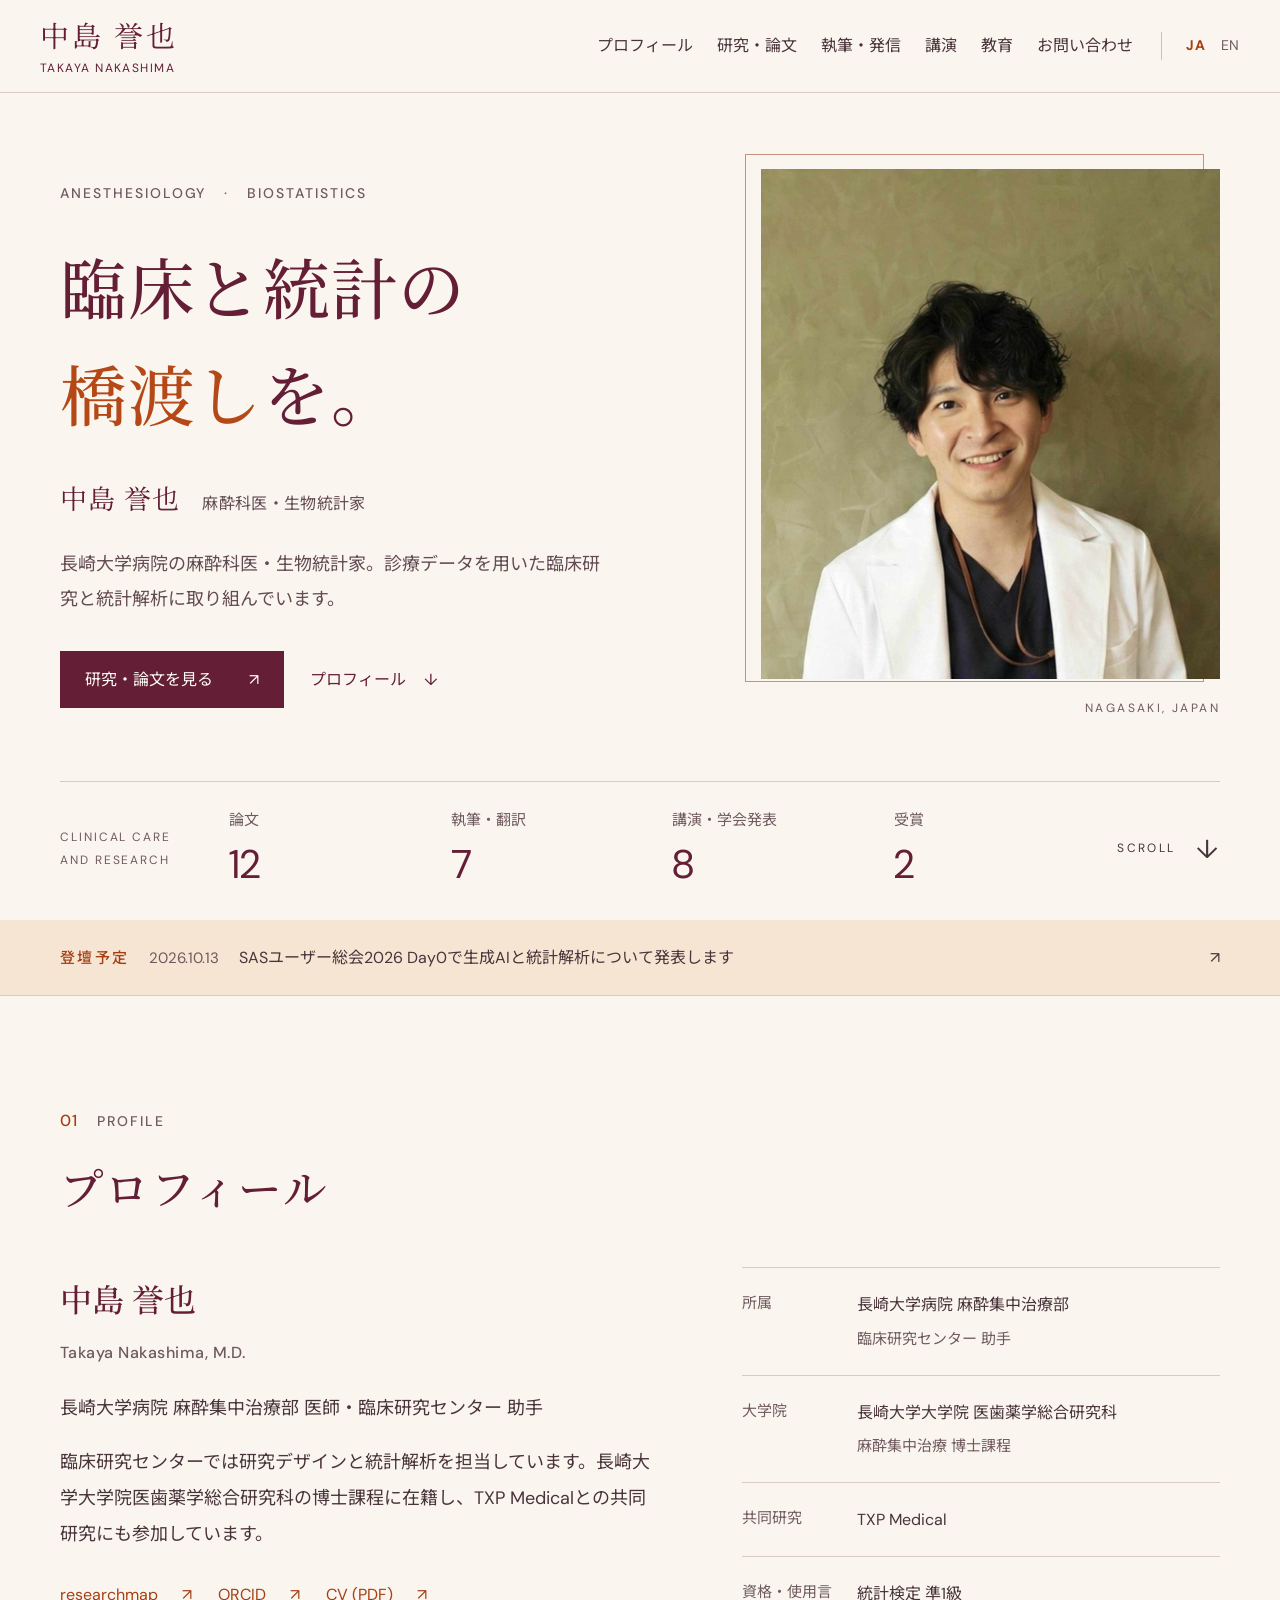
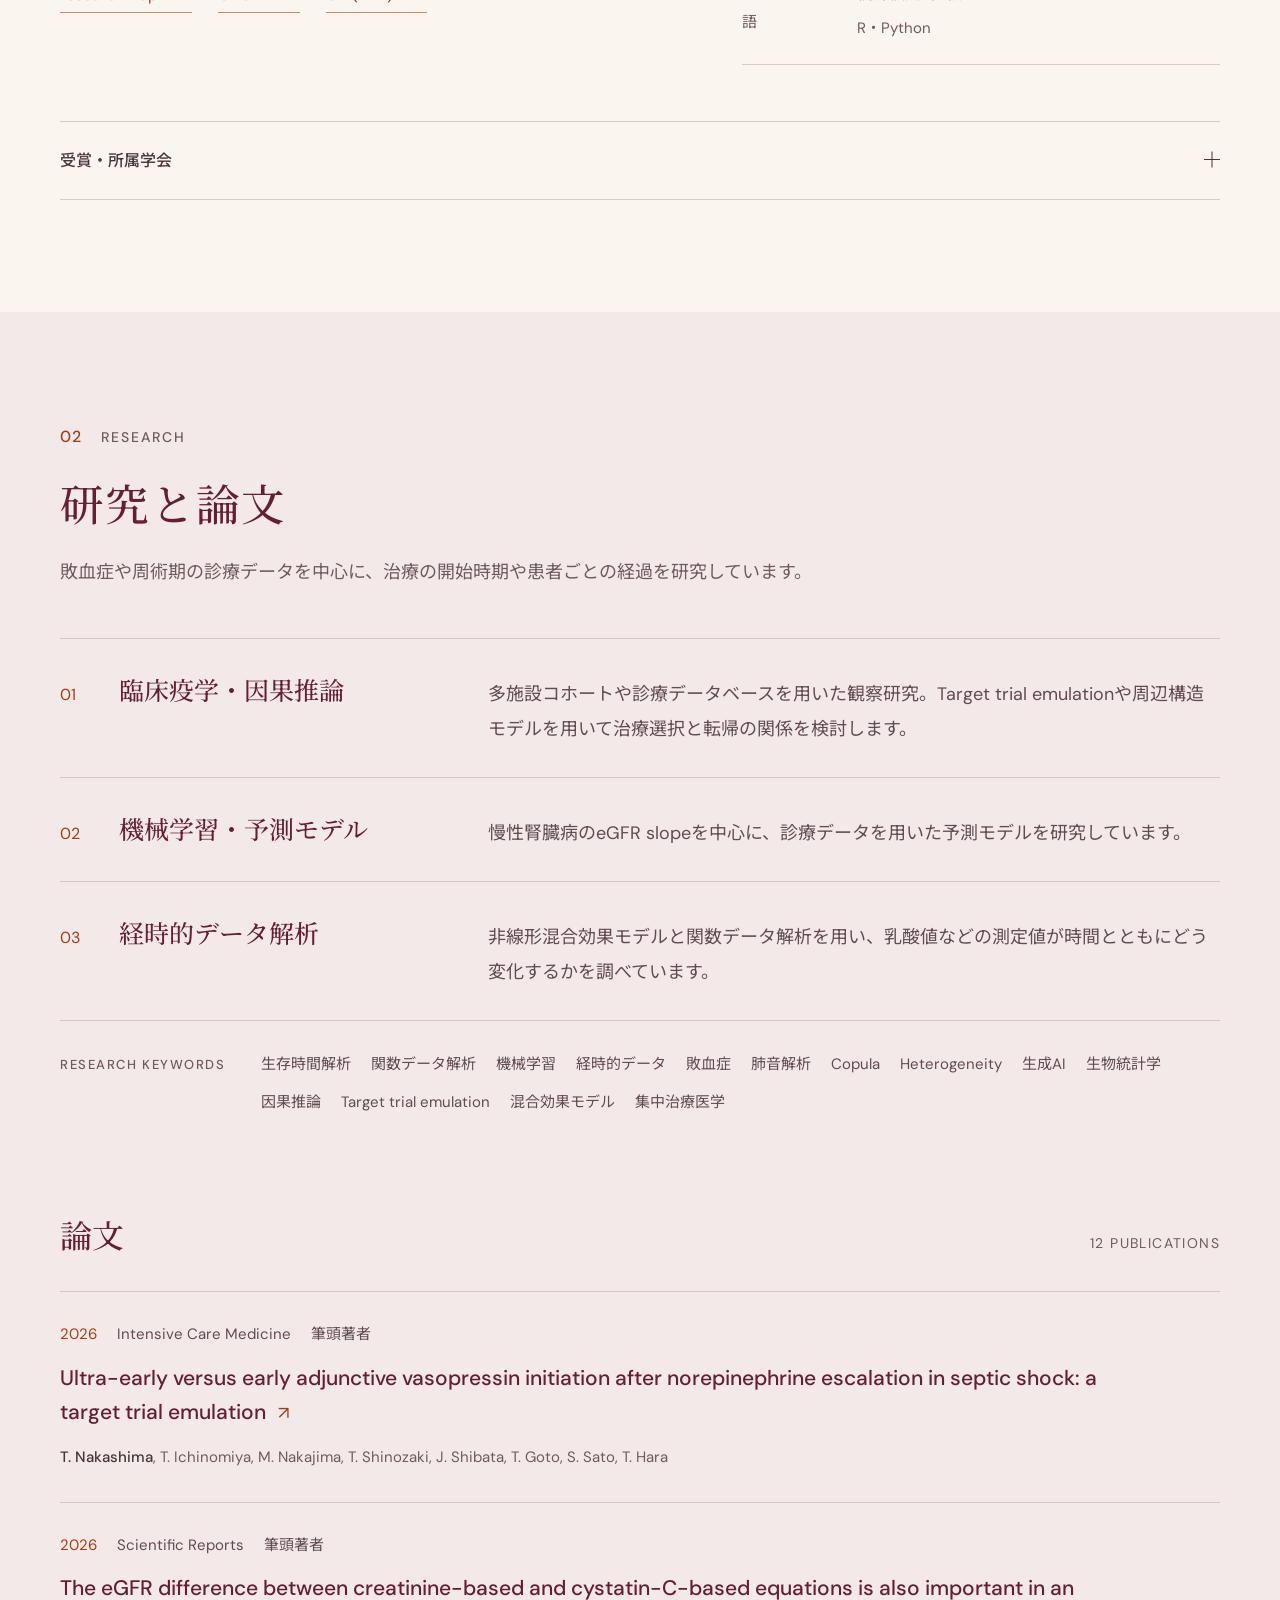
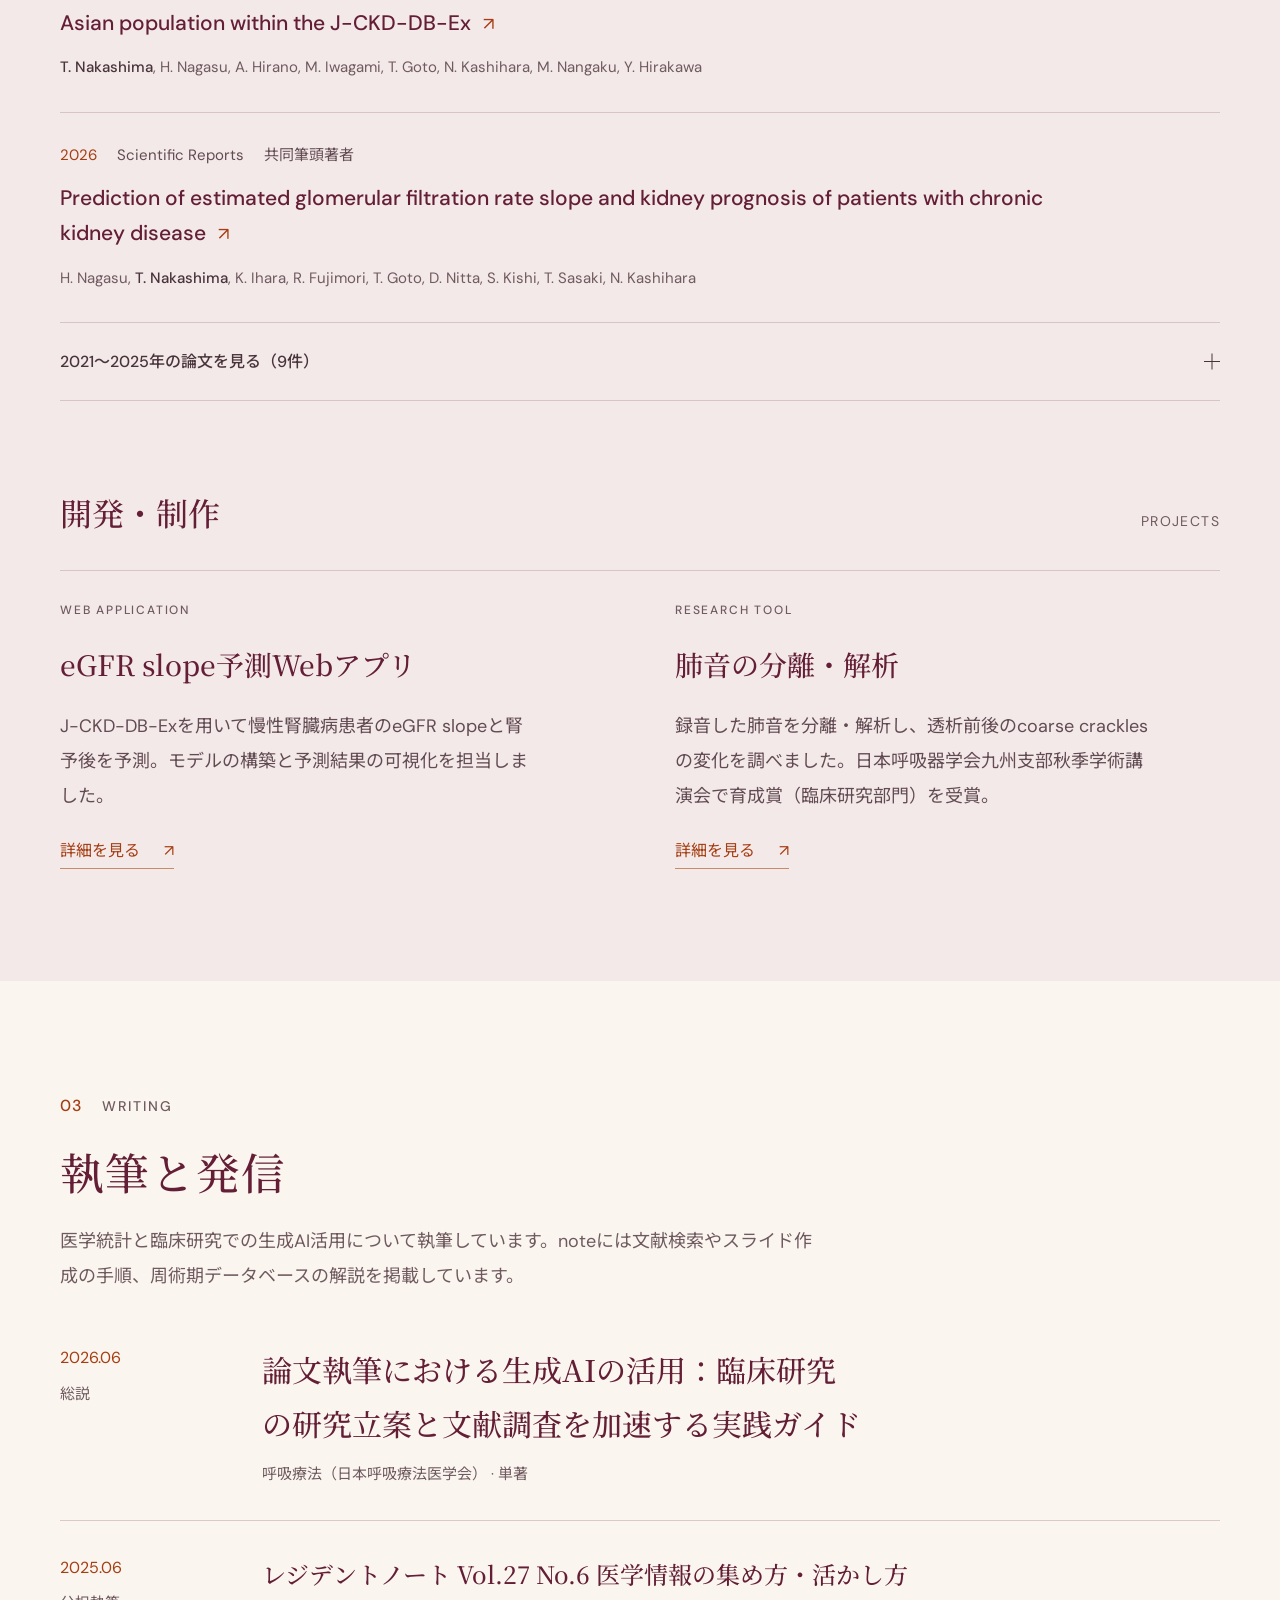
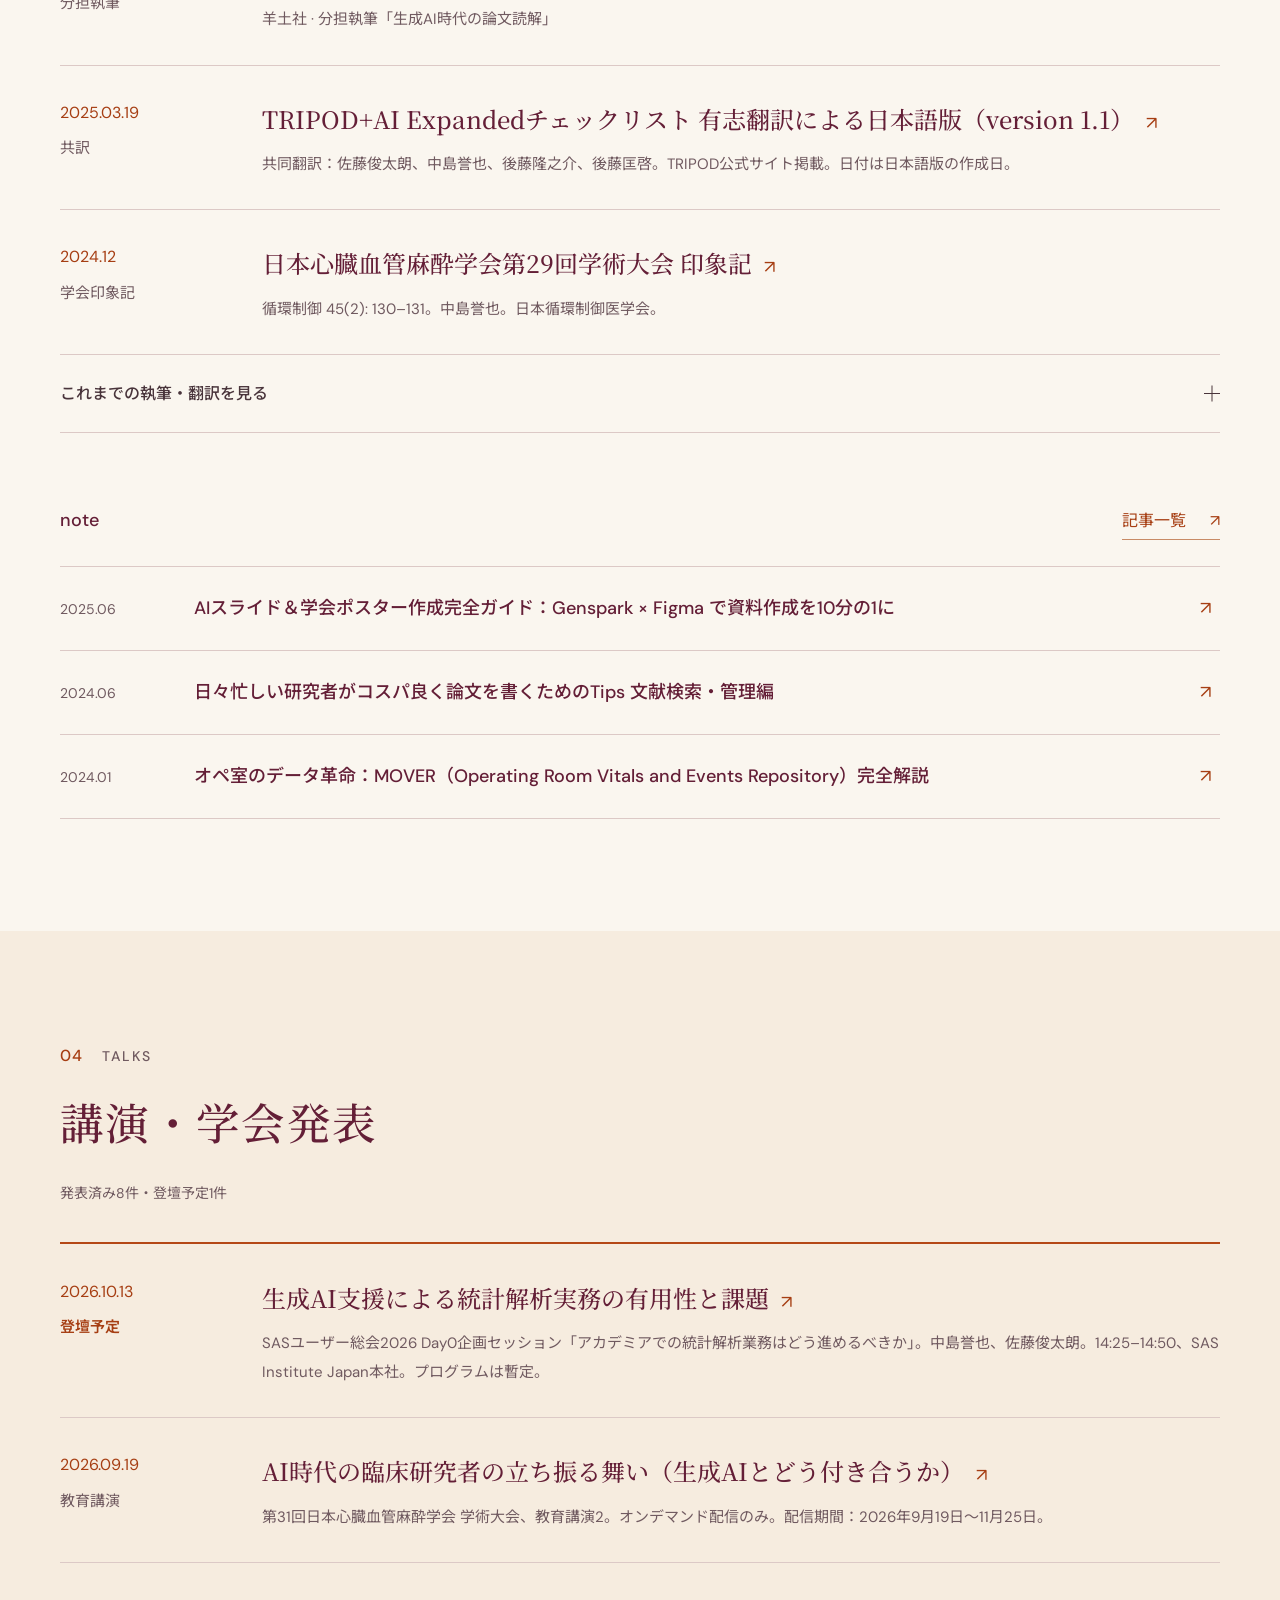
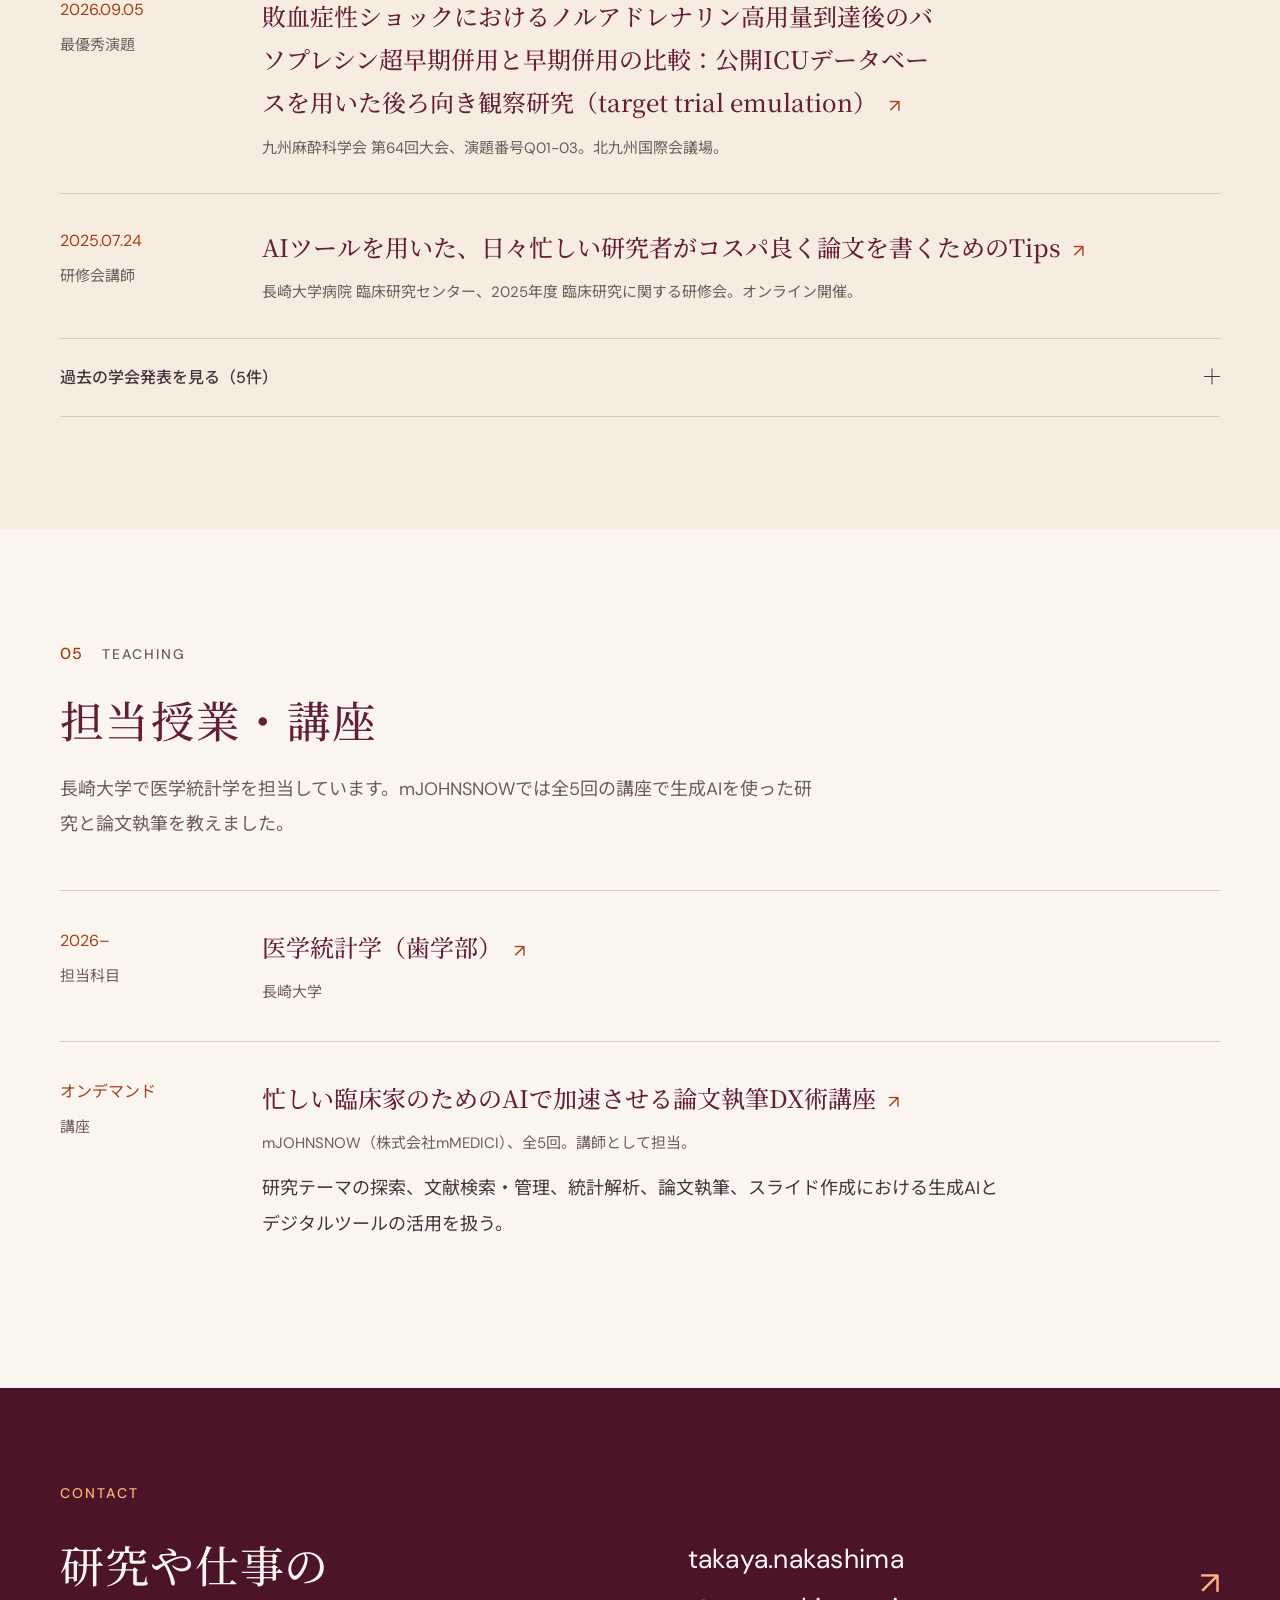
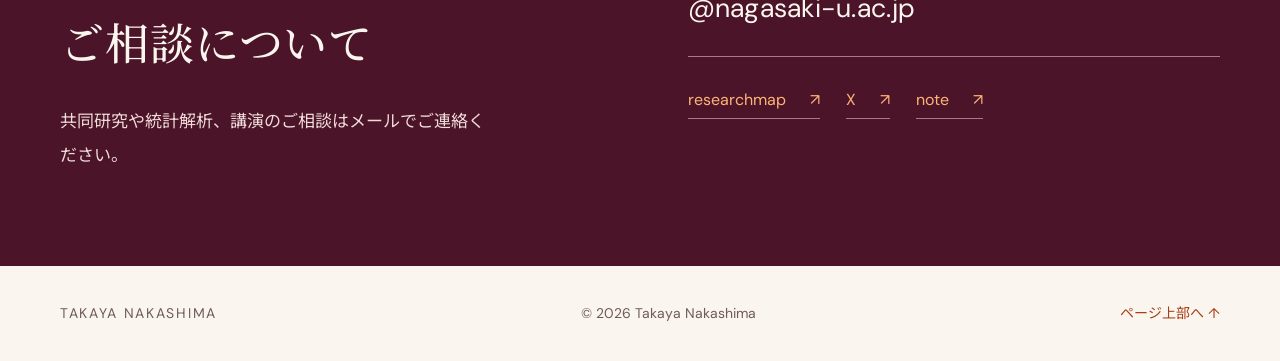
==== commit 200bf38a: "Increase typography and introduce burgundy and orange palette" ====
--- a/index.html
+++ b/index.html
@@ -14,13 +14,13 @@
 <meta property="og:type" content="profile">
 <meta property="og:url" content="https://nakashimatakaya.github.io/">
 <meta property="og:image" content="https://nakashimatakaya.github.io/portrait.jpg">
-<meta name="theme-color" content="#172d34">
+<meta name="theme-color" content="#641f37">
 <link rel="icon" href="./favicon.svg" type="image/svg+xml">
 <link rel="preconnect" href="https://fonts.googleapis.com">
 <link rel="preconnect" href="https://fonts.gstatic.com" crossorigin>
 <link href="https://fonts.googleapis.com/css2?family=Noto+Sans+JP:wght@400;500;600;700&family=Noto+Serif+JP:wght@400;500;600&family=DM+Sans:wght@400;500;600&display=swap" rel="stylesheet">
-<link rel="stylesheet" href="./style.css?v=20260922d">
-<script defer src="./site.js?v=20260922c"></script>
+<link rel="stylesheet" href="./style.css?v=20260922e">
+<script defer src="./site.js?v=20260922e"></script>
 <script type="application/ld+json">{"@context": "https://schema.org", "@type": "Person", "name": "中島誉也", "alternateName": "Takaya Nakashima", "jobTitle": "Anesthesiologist and Biostatistician", "url": "https://nakashimatakaya.github.io/", "image": "https://nakashimatakaya.github.io/portrait.jpg", "worksFor": {"@type": "Organization", "name": "Nagasaki University Hospital"}, "sameAs": ["https://researchmap.jp/nakataka8228", "https://orcid.org/0009-0001-4214-3945", "https://github.com/nakashimatakaya"]}</script>
 </head>
 <body>
--- a/style.css
+++ b/style.css
@@ -1,16 +1,468 @@
-:root{--paper:#f5f3ec;--white:#fcfbf7;--ink:#213137;--muted:#626c6c;--line:#d7d9d2;--navy:#172d34;--navy-light:#233e45;--gold:#bb9369;--gold-dark:#7e5532;--serif:'Noto Serif JP',serif;--sans:'DM Sans','Noto Sans JP',sans-serif}
-*{box-sizing:border-box}html{scroll-behavior:smooth;scroll-padding-top:105px}body{margin:0;background:var(--paper);color:var(--ink);font-family:var(--sans);font-size:15px;line-height:1.95;-webkit-font-smoothing:antialiased}a{color:inherit;text-decoration:none;text-underline-offset:5px}a:hover{color:var(--gold-dark)}button{font:inherit}button,a,summary{-webkit-tap-highlight-color:transparent}a:focus-visible,button:focus-visible,summary:focus-visible{outline:2px solid var(--gold-dark);outline-offset:6px}img{display:block;max-width:100%;height:auto}h1,h2,h3,p,figure,dl,dd{margin:0}h1,h2,h3{font-weight:500}ol,ul{padding:0;margin:0;list-style:none}::selection{background:#cfaf87;color:var(--navy)}.container{width:min(1160px,calc(100% - 96px));margin-inline:auto}.section{padding-block:112px}section[id],div[id],details[id]{scroll-margin-top:0}.eyebrow{display:flex;align-items:center;gap:18px;font-size:11px;font-weight:500;letter-spacing:.15em;line-height:1.6}.eyebrow>span{color:var(--gold-dark)}.skip-link{position:fixed;top:-100px;left:16px;z-index:100;padding:10px 20px;background:var(--paper)}.skip-link:focus{top:12px}
-.site-header{position:sticky;top:0;z-index:30;background:rgba(245,243,236,.97);border-bottom:1px solid var(--line);backdrop-filter:blur(16px)}.header-inner{max-width:1400px;width:calc(100% - 80px);height:92px;margin:auto;display:flex;align-items:center;gap:34px}.brand{display:flex;flex-direction:column;min-width:180px;line-height:1.3}.brand>span{font-family:var(--serif);font-size:25px;letter-spacing:.1em}.brand>small{font-size:9px;letter-spacing:.18em;margin-top:7px}.site-header nav{display:flex;gap:26px;align-items:center;margin-left:auto;white-space:nowrap;font-size:12px}.site-header nav a{position:relative;padding-block:12px}.site-header nav a::after{content:'';position:absolute;left:0;right:0;bottom:4px;height:1px;background:var(--gold-dark);transform:scaleX(0);transform-origin:left;transition:transform .2s}.site-header nav a:hover::after{transform:scaleX(1)}.language{display:flex;gap:15px;border-left:1px solid #c4c7be;padding-left:24px;font-size:11px;letter-spacing:.05em;white-space:nowrap}.language [aria-current]{color:var(--gold-dark);font-weight:700}.language a{color:var(--muted)}.menu-toggle{display:none}
-.hero{background:var(--navy);color:var(--paper);overflow:hidden}.hero-inner{display:grid;grid-template-columns:1.35fr 1fr;gap:76px;align-items:center;padding-block:76px 60px}.hero-copy>.eyebrow{color:#b8c6c5;font-size:11px;letter-spacing:.14em}.hero-copy>.eyebrow span{color:var(--gold)}.hero h1{font-family:var(--serif);font-size:clamp(44px,5.2vw,78px);font-weight:500;line-height:1.6;letter-spacing:.01em;margin-top:28px;white-space:nowrap}.hero h1 em{font-style:normal;color:#d1ae82}.hero-name{display:flex;align-items:baseline;flex-wrap:wrap;gap:10px 22px;font-family:var(--serif);font-size:23px;margin-top:27px;letter-spacing:.04em}.hero-name>span{font-family:var(--sans);font-size:12px;letter-spacing:.02em;color:#c3cccc}.hero-lead{max-width:440px;font-size:14px;color:#c3cccc;margin-top:22px;line-height:2.1}.hero-links{display:flex;flex-wrap:wrap;align-items:center;gap:26px;margin-top:34px}.button{display:inline-flex;gap:36px;align-items:center;border:1px solid #a4b0ad;padding:12px 24px;font-size:12px;transition:background .2s,color .2s}.button:hover{background:var(--paper);color:var(--navy)}.quiet-link{display:flex;gap:18px;font-size:12px;color:#d4dcd7}.hero a:hover{color:#dfbd92}.hero .button:hover{color:var(--navy)}.hero-photo{position:relative;margin-left:2px;align-self:center}.hero-photo img{width:100%;aspect-ratio:.9;object-fit:cover;object-position:center 44%}.hero-photo:before{content:'';position:absolute;inset:-15px 16px 39px -16px;border:1px solid #667577;pointer-events:none}.hero-photo figcaption{font-size:9px;letter-spacing:.2em;color:#b2bdbb;text-align:right;margin-top:18px}.hero-bottom{display:flex;align-items:center;border-top:1px solid #486065;padding-block:27px 31px;gap:58px}.hero-bottom>p{font-size:9px;line-height:1.9;letter-spacing:.16em;color:#b5c2c1}.hero-bottom dl{display:grid;grid-template-columns:repeat(4,1fr);gap:56px;flex:1}.hero-bottom dt{font-size:10px;color:#b5c2c1;line-height:1.5}.hero-bottom dd{font-size:33px;line-height:1.25;margin-top:8px;font-weight:400;letter-spacing:.02em}.scroll-cue{font-size:9px;letter-spacing:.2em;display:flex;gap:20px;align-items:center}.scroll-cue span{font-size:22px}.news{background:#ece8dd;border-bottom:1px solid var(--line)}.news>.container{display:flex;align-items:baseline;gap:24px;padding-block:22px;font-size:12px}.news .eyebrow{color:var(--gold-dark);font-size:10px;white-space:nowrap}.news-date{color:var(--muted);font-size:11px;white-space:nowrap}.news a{display:flex;justify-content:space-between;align-items:baseline;gap:24px;flex:1}.news a span{margin-left:auto}
-.section-head{margin-bottom:48px}.section-head .eyebrow{color:var(--muted)}.section-head .eyebrow>span{font-size:12px;letter-spacing:.08em}.section-head h2{font-family:var(--serif);font-size:clamp(32px,3.4vw,48px);line-height:1.5;letter-spacing:.03em;margin-top:20px}.section-intro{font-size:15px;max-width:650px;color:var(--muted);margin-top:20px;line-height:2}.profile-grid{display:grid;grid-template-columns:1.25fr 1fr;gap:85px;align-items:start}.profile-copy h3{font-family:var(--serif);font-size:28px;display:flex;flex-direction:column;gap:7px;margin-bottom:22px}.profile-copy h3 span{font-family:var(--sans);font-size:12px;color:var(--muted);letter-spacing:.03em}.profile-copy p{line-height:2.2;margin-bottom:18px}.inline-links{display:flex;gap:26px;flex-wrap:wrap;margin-top:30px}.text-link{display:inline-flex;gap:24px;align-items:baseline;color:var(--gold-dark);border-bottom:1px solid #baa588;padding-bottom:5px;font-size:12px;line-height:1.6}.text-link:hover{color:var(--ink);border-color:var(--ink)}.profile-facts{border-top:1px solid var(--line)}.profile-facts>div{display:grid;grid-template-columns:85px 1fr;gap:15px;padding:21px 0;border-bottom:1px solid var(--line)}.profile-facts dt{color:var(--muted);font-size:12px}.profile-facts dd{font-size:13px}.profile-facts small{display:block;font-size:12px;color:var(--muted);margin-top:4px}.profile-details{margin-top:56px}.disclosure{border-top:1px solid var(--line);border-bottom:1px solid var(--line)}.disclosure>summary{display:flex;justify-content:space-between;align-items:center;gap:25px;list-style:none;cursor:pointer;font-size:13px;font-weight:500;padding:23px 0}.disclosure>summary::-webkit-details-marker{display:none}.disclosure>summary:hover{color:var(--gold-dark)}.plus{width:16px;height:16px;position:relative;flex:0 0 16px}.plus:before,.plus:after{content:'';position:absolute;background:currentColor;left:0;top:7px;width:16px;height:1px}.plus:after{transform:rotate(90deg);transition:transform .2s}.disclosure[open]>summary .plus:after{transform:rotate(0)}.disclosure[open]>summary{border-bottom:1px solid var(--line)}.award-grid{display:grid;grid-template-columns:1.5fr 1fr;gap:60px;padding:30px 0}.award-list>li{display:grid;grid-template-columns:80px 1fr;gap:20px;margin-bottom:25px}.award-list>li>span{font-size:12px;color:var(--gold-dark)}.award-list h3{font-size:15px;line-height:1.8}.award-list p{font-size:12px;color:var(--muted);margin-top:5px}.award-grid>div>h3{font-size:15px;margin-bottom:20px}.society-list{font-size:12px;color:var(--muted)}.society-list li{padding:8px 0}.society-list span{color:var(--gold-dark);margin-left:12px}
-.research-section{background:#e9eeeb}.research-themes{border-top:1px solid #c8d1cc}.research-row{display:grid;grid-template-columns:45px 250px 1fr;gap:24px;align-items:baseline;padding:30px 0;border-bottom:1px solid #c8d1cc}.theme-no{color:var(--gold-dark);font-size:12px}.research-row h3{font-family:var(--serif);font-size:21px;line-height:1.6}.research-row p{color:#4f605e;font-size:14px}.keyword-area{display:flex;gap:35px;margin-top:29px;align-items:baseline}.keyword-area h3{font-family:var(--sans);font-size:9px;letter-spacing:.12em;color:#5c6d66;white-space:nowrap}.keyword-area ul{display:flex;gap:8px 20px;flex-wrap:wrap;color:#586760;font-size:11px}.publications{margin-top:86px}.subsection-head{display:flex;align-items:baseline;justify-content:space-between;gap:24px;margin-bottom:26px}.subsection-head h3{font-family:var(--serif);font-size:27px}.subsection-head>span{font-size:10px;letter-spacing:.1em;color:var(--muted)}.paper-list>.paper{padding:30px 0;border-top:1px solid #c8d1cc}.paper-meta{display:flex;flex-wrap:wrap;gap:4px 20px;font-size:11px;color:#566c65;margin-bottom:13px;line-height:1.7}.paper-meta span:first-child{color:var(--gold-dark)}.paper h3{font-size:17px;line-height:1.65;font-weight:500;max-width:1040px}.record-arrow{display:inline-block;margin-left:12px;color:var(--gold-dark);font-family:var(--sans);font-size:15px;font-weight:400}.authors{font-size:11px;line-height:1.9;color:#64726d;margin-top:13px;max-width:1000px}.authors strong{color:var(--ink);font-weight:500}.publications .disclosure{border-color:#c8d1cc}.publications details .paper:first-child{border-top:0}.works{margin-top:80px}.work-grid{display:grid;grid-template-columns:1fr 1fr;gap:70px;border-top:1px solid #c8d1cc;padding-top:30px}.work-grid .eyebrow{font-size:9px;color:#5a6f66}.work-grid h3{font-family:var(--serif);font-size:24px;margin-block:17px}.work-grid p{font-size:14px;color:#53645e;max-width:475px}.work-grid .text-link{margin-top:24px}
-.record-list{border-top:1px solid var(--line)}.record{display:grid;grid-template-columns:160px 1fr;gap:42px;padding:31px 0;border-bottom:1px solid var(--line)}.record:last-child{border-bottom:0}.record-date{font-size:12px;color:var(--gold-dark);font-variant-numeric:tabular-nums}.record-date>small{display:block;color:var(--muted);font-size:10px;line-height:1.7;margin-top:8px}.record-body h3{text-wrap:balance;font-family:var(--serif);font-size:20px;line-height:1.8;font-weight:500}.record-body p{font-size:14px;margin-top:14px;line-height:2}.record-body .record-meta{font-size:12px;line-height:1.9;color:var(--muted);margin-top:10px}.writing-list .record:first-child{padding-top:0;border-top:0}.writing-list{border-top:0}.writing-list .record:first-child .record-body h3{font-size:26px}.notes{margin-top:70px}.notes ul{border-top:1px solid var(--line)}.notes li>a{display:grid;grid-template-columns:110px 1fr 20px;align-items:baseline;gap:24px;padding:24px 0;border-bottom:1px solid var(--line)}.notes h3{font-size:15px;font-family:var(--sans);line-height:1.9}.note-date{font-size:11px;color:var(--muted)}.notes li>a>span:last-child{color:var(--gold-dark)}.talks-section{background:#eeeae0}.section-caption{font-size:11px;color:var(--muted);margin-top:-22px;margin-bottom:35px}.talks-section .upcoming{border-top:2px solid var(--gold);padding-top:32px}.upcoming .record-date>small{color:var(--gold-dark);font-weight:600}.talks-section .record-list{border-top:0}.disclosure .record-list{border-top:0}.teaching-list .record{padding-block:34px}.teaching-list .record-body p:not(.record-meta){max-width:740px}
-.contact-section{background:var(--navy);color:var(--paper);padding-block:94px}.contact-grid{display:grid;grid-template-columns:1fr 1fr;gap:95px;align-items:center}.contact-section .eyebrow{color:#c4aa87}.contact-section h2{font-family:var(--serif);font-size:37px;line-height:1.75;margin-top:22px;letter-spacing:.02em}.contact-section p:not(.eyebrow){font-size:13px;color:#bcc8c5;margin-top:24px;max-width:430px;line-height:2}.email{display:block;position:relative;font-size:clamp(17px,2.1vw,28px);line-height:1.8;letter-spacing:.01em;border-bottom:1px solid #70827f;padding:0 30px 24px 0}.email span{display:block}.email i{position:absolute;right:0;top:20px;font-style:normal;font-size:28px;color:#d6b48a}.contact-links .text-link{color:#d6b48a;border-bottom-color:#718078}.contact-links a:hover{color:var(--white)}.site-footer{display:flex;align-items:center;justify-content:space-between;gap:20px;padding-block:34px;font-size:10px;color:var(--muted)}.footer-name{font-size:11px;letter-spacing:.12em}.site-footer>a:last-child{color:var(--gold-dark)}
-html[lang=en] .hero h1{font-family:var(--serif);font-size:clamp(42px,4.5vw,68px);line-height:1.3;letter-spacing:-.04em}html[lang=en] .hero-name{font-family:var(--sans);font-size:18px}html[lang=en] .hero-name span{font-size:11px}html[lang=en] .hero-lead{line-height:1.9}html[lang=en] .section-head h2,html[lang=en] .contact-section h2{font-family:var(--serif);letter-spacing:-.025em}html[lang=en] .record-body h3,html[lang=en] .research-row h3{font-family:var(--sans)}html[lang=en] .record-body h3{font-size:19px;line-height:1.6}html[lang=en] .record{grid-template-columns:155px 1fr}
-@media(min-width:1600px){.hero-inner{gap:95px}.hero-photo{max-width:450px}}
-@media(max-width:1100px){.header-inner{width:calc(100% - 48px);gap:20px}.site-header nav{gap:17px;font-size:11px}.brand{min-width:155px}.brand>span{font-size:23px}.language{padding-left:18px;gap:12px}.container{width:calc(100% - 80px)}.hero-inner{gap:46px}.hero h1{font-size:clamp(42px,5.5vw,60px)}.hero-name{font-size:21px}.hero-bottom{gap:35px}.hero-bottom dl{gap:24px}.research-row{grid-template-columns:35px 205px 1fr;gap:20px}.research-row h3{font-size:19px}.profile-grid{gap:45px}.contact-grid{gap:55px}}
-@media(max-width:850px){.header-inner{height:78px}.site-header nav{position:absolute;left:0;top:78px;right:0;background:var(--paper);display:none;flex-direction:column;align-items:stretch;padding:16px 28px 25px;gap:0;border-bottom:1px solid var(--line);box-shadow:0 15px 20px #172d340b;white-space:normal;font-size:15px}.site-header nav.is-open{display:flex}.site-header nav a{padding:12px 0;border-bottom:1px solid var(--line)}.site-header nav a::after{display:none}.menu-toggle{display:flex;gap:12px;align-items:center;margin-left:auto;border:0;padding:8px 0;background:none;font-size:11px;color:var(--ink);cursor:pointer}.menu-toggle i{position:relative;width:19px;height:12px;border-top:1px solid currentColor;border-bottom:1px solid currentColor}.menu-toggle[aria-expanded=true] i{border-bottom:0;transform:rotate(45deg);height:1px}.menu-toggle[aria-expanded=true] i:after{content:'';height:1px;width:19px;background:currentColor;display:block;transform:rotate(90deg)}.language{margin-left:7px}.container{width:calc(100% - 56px)}.hero-inner{gap:30px;padding-block:56px 44px;grid-template-columns:1.2fr 1fr}.hero h1{font-size:clamp(34px,5vw,44px)}.hero-copy>.eyebrow{font-size:9px;letter-spacing:.05em}.hero-name{font-size:19px}.hero-lead{font-size:13px}.hero-photo img{aspect-ratio:.7}.hero-links{gap:16px}.button{padding:10px 18px;gap:20px;font-size:11px}.quiet-link{font-size:11px;gap:10px}.hero-bottom>p{display:none}.hero-bottom{gap:30px}.hero-bottom dl{gap:20px}.scroll-cue{display:none}.section{padding-block:80px}.profile-grid{grid-template-columns:1fr;gap:35px}.profile-facts{display:grid;grid-template-columns:1fr 1fr;column-gap:30px}.profile-facts>div{grid-template-columns:65px 1fr}.research-row{grid-template-columns:25px 1fr;gap:12px 20px}.research-row p{grid-column:2}.research-row h3{font-size:22px}.keyword-area{display:block}.keyword-area ul{margin-top:15px}.record{grid-template-columns:120px 1fr;gap:26px}.record-body h3{font-size:18px}.writing-list .record:first-child .record-body h3{font-size:23px}.contact-grid{gap:45px}.contact-section h2{font-size:30px}html[lang=en] .hero h1{font-size:39px}html[lang=en] .record{grid-template-columns:115px 1fr}}
-@media(max-width:600px){html{scroll-padding-top:85px}.container{width:calc(100% - 44px)}.header-inner{width:calc(100% - 40px);height:74px;gap:14px}.brand{min-width:0;flex-shrink:0}.brand>span{font-size:19px}.brand>small{font-size:7px;letter-spacing:.12em;margin-top:5px}.language{padding-left:14px;font-size:10px;gap:10px;margin-left:0}.menu-toggle{font-size:10px;gap:8px}.menu-toggle i{width:16px}.site-header nav{top:74px}.hero-inner{grid-template-columns:1fr;padding-top:42px;gap:37px}.hero h1{font-size:clamp(36px,9.7vw,56px);margin-top:21px;line-height:1.65}.hero-copy>.eyebrow{font-size:9px;letter-spacing:.09em;gap:12px}.hero-name{font-size:21px;margin-top:22px;gap:5px 14px}.hero-name>span{font-size:11px}.hero-lead{font-size:13px;max-width:450px;margin-top:17px;line-height:2}.hero-links{margin-top:24px;gap:26px}.hero-photo{margin:10px 0 0 13px;max-width:390px;justify-self:end;width:calc(100% - 13px)}.hero-photo img{aspect-ratio:1.2;object-position:center 34%}.hero-photo:before{inset:-12px 13px 35px -13px}.hero-photo figcaption{font-size:8px;margin-top:15px}.hero-bottom{padding-block:23px 27px}.hero-bottom dl{gap:20px 14px;grid-template-columns:repeat(4,1fr)}.hero-bottom dt{font-size:8px;line-height:1.6;min-height:26px}.hero-bottom dd{font-size:28px;margin-top:4px}.news>.container{display:grid;grid-template-columns:auto 1fr;gap:7px 19px;padding-block:20px}.news a{grid-column:1/-1;font-size:12px;gap:20px;line-height:1.9}.section{padding-block:65px}.section-head{margin-bottom:33px}.section-head .eyebrow{font-size:10px;gap:18px}.section-head h2{font-size:30px;margin-top:15px}.section-intro{font-size:13px;margin-top:18px}.profile-copy h3{font-size:26px;gap:8px}.profile-copy h3 span{font-size:11px}.profile-copy p{font-size:14px;line-height:2.15}.profile-facts{grid-template-columns:1fr}.profile-facts>div{padding-block:17px;grid-template-columns:75px 1fr}.profile-facts dd{font-size:12px}.inline-links{gap:24px;margin-top:25px}.text-link{font-size:11px;gap:15px}.profile-details{margin-top:35px}.disclosure>summary{font-size:12px;padding-block:22px}.award-grid{grid-template-columns:1fr;gap:23px;padding-block:25px}.award-list>li{grid-template-columns:64px 1fr;gap:12px}.award-list h3{font-size:14px}.research-row{padding-block:25px;grid-template-columns:20px 1fr;gap:9px 17px}.research-row h3{font-size:19px}.research-row p{font-size:13px}.keyword-area{margin-top:23px}.keyword-area ul{font-size:10px;gap:7px 16px}.publications{margin-top:60px}.subsection-head{gap:15px;margin-bottom:20px}.subsection-head h3{font-size:24px}.subsection-head>span{font-size:8px}.paper-list>.paper{padding-block:25px}.paper h3{font-size:15px;line-height:1.75;overflow-wrap:anywhere}.paper-meta{font-size:10px;gap:4px 13px}.authors{font-size:10px;line-height:1.8}.works{margin-top:52px}.work-grid{grid-template-columns:1fr;gap:35px}.work-grid h3{font-size:21px;margin-block:13px}.work-grid p{font-size:13px}.record,html[lang=en] .record{grid-template-columns:1fr;gap:13px;padding-block:25px}.record-date{display:flex;align-items:baseline;flex-wrap:wrap;gap:10px 17px;font-size:11px}.record-date>small{margin-top:0;font-size:10px}.record-body h3{font-size:18px;line-height:1.85;overflow-wrap:anywhere}.record-body .record-meta{font-size:11px;line-height:1.95}.record-body p{font-size:13px}.writing-list .record:first-child .record-body h3{font-size:23px}.notes{margin-top:50px}.notes li>a{grid-template-columns:1fr 20px;gap:9px;padding-block:22px}.notes .note-date{grid-column:1/-1;font-size:10px}.notes h3{font-size:14px}.notes li>a>span:last-child{align-self:center}.section-caption{font-size:10px;margin-top:-13px;margin-bottom:25px}.contact-section{padding-block:66px}.contact-grid{grid-template-columns:1fr;gap:40px}.contact-section h2{font-size:31px;line-height:1.65}.contact-section p:not(.eyebrow){font-size:13px;margin-top:20px}.email{font-size:22px;line-height:1.7;padding-bottom:20px;overflow-wrap:anywhere}.email i{font-size:24px}.site-footer{padding-block:25px;display:grid;grid-template-columns:1fr auto;gap:9px;font-size:9px}.site-footer p{grid-column:1;grid-row:2}.site-footer>a:last-child{grid-column:2;grid-row:1/3}.footer-name{font-size:10px}html[lang=en] .brand>span{font-family:var(--sans);font-size:15px;letter-spacing:-.03em}html[lang=en] .brand>small{font-size:6px}html[lang=en] .hero h1{font-size:44px;line-height:1.3}html[lang=en] .hero-name{font-size:19px}html[lang=en] .record-body h3{font-size:17px}html[lang=en] .hero-bottom dt{font-size:8px}}
-@media(prefers-reduced-motion:reduce){html{scroll-behavior:auto}*,*:before,*:after{transition:none!important}}
-
-@media(max-width:850px){html:not(.js-enabled) .site-header{position:static}html:not(.js-enabled) .header-inner{height:auto;min-height:78px;flex-wrap:wrap;padding-block:16px}html:not(.js-enabled) .site-header nav{position:static;display:flex;width:100%;order:4;box-shadow:none;padding:10px 0 0}html:not(.js-enabled) .menu-toggle{display:none}html:not(.js-enabled) .language{margin-left:auto}}
+:root{--paper:#faf6ef;--white:#fffdf8;--ink:#49343b;--muted:#705a60;--line:#dcc9c6;--wine:#4b1428;--wine-light:#642139;--accent:#b54817;--accent-dark:#a63e13;--burgundy:#641f37;--serif:'Noto Serif JP',serif;--sans:'DM Sans','Noto Sans JP',sans-serif}
+
+*{box-sizing:border-box}
+html{scroll-behavior:smooth;scroll-padding-top:105px}
+body{margin:0;background:var(--paper);color:var(--ink);font-family:var(--sans);font-size:1.125rem;line-height:1.95;-webkit-font-smoothing:antialiased}
+a{color:inherit;text-decoration:none;text-underline-offset:5px}
+a:hover{color:var(--accent-dark)}
+button{font:inherit}
+button,a,summary{-webkit-tap-highlight-color:transparent}
+a:focus-visible,button:focus-visible,summary:focus-visible{outline:2px solid var(--accent-dark);outline-offset:6px}
+img{display:block;max-width:100%;height:auto}
+h1,h2,h3,p,figure,dl,dd{margin:0}
+h1,h2,h3{font-weight:500}
+ol,ul{padding:0;margin:0;list-style:none}
+::selection{background:#f7c598;color:var(--wine)}
+.container{width:min(1160px,calc(100% - 96px));margin-inline:auto}
+.section{padding-block:112px}
+section[id],div[id],details[id]{scroll-margin-top:0}
+.eyebrow{display:flex;align-items:center;gap:18px;font-size:0.875rem;font-weight:500;letter-spacing:.15em;line-height:1.6}
+.eyebrow>span{color:var(--accent-dark)}
+.skip-link{position:fixed;top:-100px;left:16px;z-index:100;padding:10px 20px;background:var(--paper)}
+.skip-link:focus{top:12px}
+
+.site-header{position:sticky;top:0;z-index:30;background:rgba(250,246,239,.97);border-bottom:1px solid var(--line);backdrop-filter:blur(16px)}
+.header-inner{max-width:1400px;width:calc(100% - 80px);height:92px;margin:auto;display:flex;align-items:center;gap:34px}
+.brand{display:flex;flex-direction:column;min-width:180px;line-height:1.3}
+.brand>span{font-family:var(--serif);font-size:1.8125rem;letter-spacing:.1em}
+.brand>small{font-size:0.75rem;letter-spacing:.18em;margin-top:7px}
+.site-header nav{display:flex;gap:26px;align-items:center;margin-left:auto;white-space:nowrap;font-size:1rem}
+.site-header nav a{position:relative;padding-block:12px}
+.site-header nav a::after{content:'';position:absolute;left:0;right:0;bottom:4px;height:1px;background:var(--accent-dark);transform:scaleX(0);transform-origin:left;transition:transform .2s}
+.site-header nav a:hover::after{transform:scaleX(1)}
+.language{display:flex;gap:15px;border-left:1px solid #d2bdb8;padding-left:24px;font-size:0.875rem;letter-spacing:.05em;white-space:nowrap}
+.language [aria-current]{color:var(--accent-dark);font-weight:700}
+.language a{color:var(--muted)}
+.menu-toggle{display:none}
+
+.hero{background:var(--paper);color:var(--ink);overflow:hidden}
+.hero-inner{display:grid;grid-template-columns:1.35fr 1fr;gap:76px;align-items:center;padding-block:76px 60px}
+.hero-copy>.eyebrow{color:#705a60;font-size:0.875rem;letter-spacing:.14em}
+.hero-copy>.eyebrow span{color:var(--accent)}
+.hero h1{font-family:var(--serif);font-size:clamp(2.75rem,5.2vw,4.875rem);font-weight:500;line-height:1.6;letter-spacing:.01em;margin-top:28px;white-space:nowrap}
+.hero h1 em{font-style:normal;color:#b54817}
+.hero-name{display:flex;align-items:baseline;flex-wrap:wrap;gap:10px 22px;font-family:var(--serif);font-size:1.6875rem;margin-top:27px;letter-spacing:.04em}
+.hero-name>span{font-family:var(--sans);font-size:1rem;letter-spacing:.02em;color:#634b53}
+.hero-lead{max-width:440px;font-size:1.125rem;color:#634b53;margin-top:22px;line-height:2.1}
+.hero-links{display:flex;flex-wrap:wrap;align-items:center;gap:26px;margin-top:34px}
+.button{display:inline-flex;gap:36px;align-items:center;border:1px solid #641f37;padding:12px 24px;font-size:1rem;transition:background .2s,color .2s}
+.button:hover{background:var(--paper);color:var(--wine)}
+.quiet-link{display:flex;gap:18px;font-size:1rem;color:#641f37}
+.hero a:hover{color:#b54817}
+.hero .button:hover{color:var(--wine)}
+.hero-photo{position:relative;isolation:isolate;margin-left:2px;align-self:center}
+.hero-photo img{width:100%;aspect-ratio:.9;object-fit:cover;object-position:center 44%}
+.hero-photo:before{z-index:-1;content:'';position:absolute;inset:-15px 16px 39px -16px;border:1px solid #c69280;pointer-events:none}
+.hero-photo figcaption{font-size:0.75rem;letter-spacing:.2em;color:#705a60;text-align:right;margin-top:18px}
+.hero-bottom{display:flex;align-items:center;border-top:1px solid #dcc9c6;padding-block:27px 31px;gap:58px}
+.hero-bottom>p{font-size:0.75rem;line-height:1.9;letter-spacing:.16em;color:#705a60}
+.hero-bottom dl{display:grid;grid-template-columns:repeat(4,1fr);gap:56px;flex:1}
+.hero-bottom dt{font-size:0.875rem;color:#705a60;line-height:1.5}
+.hero-bottom dd{font-size:2.5rem;line-height:1.25;margin-top:8px;font-weight:400;letter-spacing:.02em}
+.scroll-cue{font-size:0.75rem;letter-spacing:.2em;display:flex;gap:20px;align-items:center}
+.scroll-cue span{font-size:1.625rem}
+.news{background:#f7e5d3;border-bottom:1px solid var(--line)}
+.news>.container{display:flex;align-items:baseline;gap:24px;padding-block:22px;font-size:1rem}
+.news .eyebrow{color:var(--accent-dark);font-size:0.875rem;white-space:nowrap}
+.news-date{color:var(--muted);font-size:0.875rem;white-space:nowrap}
+.news a{display:flex;justify-content:space-between;align-items:baseline;gap:24px;flex:1}
+.news a span{margin-left:auto}
+
+.section-head{margin-bottom:48px}
+.section-head .eyebrow{color:var(--muted)}
+.section-head .eyebrow>span{font-size:1rem;letter-spacing:.08em}
+.section-head h2{font-family:var(--serif);font-size:clamp(2.25rem,3.4vw,3rem);line-height:1.5;letter-spacing:.03em;margin-top:20px}
+.section-intro{font-size:1.125rem;max-width:760px;color:var(--muted);margin-top:20px;line-height:2}
+.profile-grid{display:grid;grid-template-columns:1.25fr 1fr;gap:85px;align-items:start}
+.profile-copy h3{font-family:var(--serif);font-size:2rem;display:flex;flex-direction:column;gap:7px;margin-bottom:22px}
+.profile-copy h3 span{font-family:var(--sans);font-size:1rem;color:var(--muted);letter-spacing:.03em}
+.profile-copy p{line-height:2.2;margin-bottom:18px}
+.inline-links{display:flex;gap:26px;flex-wrap:wrap;margin-top:30px}
+.text-link{display:inline-flex;gap:24px;align-items:baseline;color:var(--accent-dark);border-bottom:1px solid #c88b66;padding-bottom:5px;font-size:1rem;line-height:1.6}
+.text-link:hover{color:var(--ink);border-color:var(--ink)}
+.profile-facts{border-top:1px solid var(--line)}
+.profile-facts>div{display:grid;grid-template-columns:85px 1fr;gap:15px;padding:21px 0;border-bottom:1px solid var(--line)}
+.profile-facts dt{color:var(--muted);font-size:1rem}
+.profile-facts dd{font-size:1rem}
+.profile-facts small{display:block;font-size:1rem;color:var(--muted);margin-top:4px}
+.profile-details{margin-top:56px}
+.disclosure{border-top:1px solid var(--line);border-bottom:1px solid var(--line)}
+.disclosure>summary{display:flex;justify-content:space-between;align-items:center;gap:25px;list-style:none;cursor:pointer;font-size:1rem;font-weight:500;padding:23px 0}
+.disclosure>summary::-webkit-details-marker{display:none}
+.disclosure>summary:hover{color:var(--accent-dark)}
+.plus{width:16px;height:16px;position:relative;flex:0 0 16px}
+.plus:before,.plus:after{content:'';position:absolute;background:currentColor;left:0;top:7px;width:16px;height:1px}
+.plus:after{transform:rotate(90deg);transition:transform .2s}
+.disclosure[open]>summary .plus:after{transform:rotate(0)}
+.disclosure[open]>summary{border-bottom:1px solid var(--line)}
+.award-grid{display:grid;grid-template-columns:1.5fr 1fr;gap:60px;padding:30px 0}
+.award-list>li{display:grid;grid-template-columns:80px 1fr;gap:20px;margin-bottom:25px}
+.award-list>li>span{font-size:1rem;color:var(--accent-dark)}
+.award-list h3{font-size:1.125rem;line-height:1.8}
+.award-list p{font-size:1rem;color:var(--muted);margin-top:5px}
+.award-grid>div>h3{font-size:1.125rem;margin-bottom:20px}
+.society-list{font-size:1rem;color:var(--muted)}
+.society-list li{padding:8px 0}
+.society-list span{color:var(--accent-dark);margin-left:12px}
+
+.research-section{background:#f3e9e9}
+.research-themes{border-top:1px solid #d8c4c6}
+.research-row{display:grid;grid-template-columns:35px minmax(240px,.85fr) 1.8fr;gap:24px;align-items:baseline;padding:30px 0;border-bottom:1px solid #d8c4c6}
+.theme-no{color:var(--accent-dark);font-size:1rem}
+.research-row h3{font-family:var(--serif);font-size:1.5625rem;line-height:1.6}
+.research-row p{color:#634b53;font-size:1.125rem}
+.keyword-area{display:flex;gap:35px;margin-top:29px;align-items:baseline}
+.keyword-area h3{font-family:var(--sans);font-size:0.75rem;letter-spacing:.12em;color:#705a60;white-space:nowrap}
+.keyword-area ul{display:flex;gap:8px 20px;flex-wrap:wrap;color:#634b53;font-size:0.875rem}
+.publications{margin-top:86px}
+.subsection-head{display:flex;align-items:baseline;justify-content:space-between;gap:24px;margin-bottom:26px}
+.subsection-head h3{font-family:var(--serif);font-size:2rem}
+.subsection-head>span{font-size:0.875rem;letter-spacing:.1em;color:var(--muted)}
+.paper-list>.paper{padding:30px 0;border-top:1px solid #d8c4c6}
+.paper-meta{display:flex;flex-wrap:wrap;gap:4px 20px;font-size:0.875rem;color:#634b53;margin-bottom:13px;line-height:1.7}
+.paper-meta span:first-child{color:var(--accent-dark)}
+.paper h3{font-size:1.3125rem;line-height:1.65;font-weight:500;max-width:1040px}
+.record-arrow{display:inline-block;margin-left:12px;color:var(--accent-dark);font-family:var(--sans);font-size:1.125rem;font-weight:400}
+.authors{font-size:0.875rem;line-height:1.9;color:#705a60;margin-top:13px;max-width:1000px}
+.authors strong{color:var(--ink);font-weight:500}
+.publications .disclosure{border-color:#d8c4c6}
+.publications details .paper:first-child{border-top:0}
+.works{margin-top:80px}
+.work-grid{display:grid;grid-template-columns:1fr 1fr;gap:70px;border-top:1px solid #d8c4c6;padding-top:30px}
+.work-grid .eyebrow{font-size:0.75rem;color:#705a60}
+.work-grid h3{font-family:var(--serif);font-size:1.75rem;margin-block:17px}
+.work-grid p{font-size:1.125rem;color:#634b53;max-width:475px}
+.work-grid .text-link{margin-top:24px}
+
+.record-list{border-top:1px solid var(--line)}
+.record{display:grid;grid-template-columns:160px 1fr;gap:42px;padding:31px 0;border-bottom:1px solid var(--line)}
+.record:last-child{border-bottom:0}
+.record-date{font-size:1rem;color:var(--accent-dark);font-variant-numeric:tabular-nums}
+.record-date>small{display:block;color:var(--muted);font-size:0.875rem;line-height:1.7;margin-top:8px}
+.record-body h3{text-wrap:balance;font-family:var(--serif);font-size:1.5rem;line-height:1.8;font-weight:500}
+.record-body p{font-size:1.125rem;margin-top:14px;line-height:2}
+.record-body .record-meta{font-size:1rem;line-height:1.9;color:var(--muted);margin-top:10px}
+.writing-list .record:first-child{padding-top:0;border-top:0}
+.writing-list{border-top:0}
+.writing-list .record:first-child .record-body h3{font-size:1.875rem}
+.notes{margin-top:70px}
+.notes ul{border-top:1px solid var(--line)}
+.notes li>a{display:grid;grid-template-columns:110px 1fr 20px;align-items:baseline;gap:24px;padding:24px 0;border-bottom:1px solid var(--line)}
+.notes h3{font-size:1.125rem;font-family:var(--sans);line-height:1.9}
+.note-date{font-size:0.875rem;color:var(--muted)}
+.notes li>a>span:last-child{color:var(--accent-dark)}
+.talks-section{background:#f6ecdf}
+.section-caption{font-size:0.875rem;color:var(--muted);margin-top:-22px;margin-bottom:35px}
+.talks-section .upcoming{border-top:2px solid var(--accent);padding-top:32px}
+.upcoming .record-date>small{color:var(--accent-dark);font-weight:600}
+.talks-section .record-list{border-top:0}
+.disclosure .record-list{border-top:0}
+.teaching-list .record{padding-block:34px}
+.teaching-list .record-body p:not(.record-meta){max-width:740px}
+
+.contact-section{background:var(--wine);color:var(--paper);padding-block:94px}
+.contact-grid{display:grid;grid-template-columns:1fr 1fr;gap:95px;align-items:center}
+.contact-section .eyebrow{color:#ffb477}
+.contact-section h2{font-family:var(--serif);font-size:2.75rem;line-height:1.75;margin-top:22px;letter-spacing:.02em}
+.contact-section p:not(.eyebrow){font-size:1rem;color:#f0dbda;margin-top:24px;max-width:430px;line-height:2}
+.email{display:block;position:relative;font-size:clamp(1.25rem,2.1vw,1.875rem);line-height:1.8;letter-spacing:.01em;border-bottom:1px solid #a57c85;padding:0 30px 24px 0}
+.email span{display:block}
+.email i{position:absolute;right:0;top:20px;font-style:normal;font-size:2rem;color:#ffb477}
+.contact-links .text-link{color:#ffb477;border-bottom-color:#a57c85}
+.contact-links a:hover{color:var(--white)}
+.site-footer{display:flex;align-items:center;justify-content:space-between;gap:20px;padding-block:34px;font-size:0.875rem;color:var(--muted)}
+.footer-name{font-size:0.875rem;letter-spacing:.12em}
+.site-footer>a:last-child{color:var(--accent-dark)}
+
+html[lang=en] .hero h1{font-family:var(--serif);font-size:clamp(2.625rem,4.5vw,4.25rem);line-height:1.3;letter-spacing:-.04em}
+html[lang=en] .hero-name{font-family:var(--sans);font-size:1.375rem}
+html[lang=en] .hero-name span{font-size:0.875rem}
+html[lang=en] .hero-lead{line-height:1.9}
+html[lang=en] .section-head h2,html[lang=en] .contact-section h2{font-family:var(--serif);letter-spacing:-.025em}
+html[lang=en] .record-body h3,html[lang=en] .research-row h3{font-family:var(--sans)}
+html[lang=en] .record-body h3{font-size:1.4375rem;line-height:1.6}
+html[lang=en] .record{grid-template-columns:155px 1fr}
+
+@media(min-width:1600px){.hero-inner{gap:95px}
+.hero-photo{max-width:450px}
+}
+
+@media(max-width:1100px){.header-inner{width:calc(100% - 48px);gap:20px}
+.site-header nav{gap:17px;font-size:0.875rem}
+.brand{min-width:155px}
+.brand>span{font-size:1.6875rem}
+.language{padding-left:18px;gap:12px}
+.container{width:calc(100% - 80px)}
+.hero-inner{gap:46px}
+.hero h1{font-size:clamp(2.625rem,5.5vw,3.75rem)}
+.hero-name{font-size:1.5625rem}
+.hero-bottom{gap:35px}
+.hero-bottom dl{gap:24px}
+.research-row{grid-template-columns:35px 205px 1fr;gap:20px}
+.research-row h3{font-size:1.4375rem}
+.profile-grid{gap:45px}
+.contact-grid{gap:55px}
+}
+
+@media(max-width:1180px){.header-inner{height:78px}
+.site-header nav{position:absolute;left:0;top:78px;right:0;background:var(--paper);display:none;flex-direction:column;align-items:stretch;padding:16px 28px 25px;gap:0;border-bottom:1px solid var(--line);box-shadow:0 15px 20px #4b14280b;white-space:normal;font-size:1.125rem}
+.site-header nav.is-open{display:flex}
+.site-header nav a{padding:12px 0;border-bottom:1px solid var(--line)}
+.site-header nav a::after{display:none}
+.menu-toggle{display:flex;gap:12px;align-items:center;margin-left:auto;border:0;padding:8px 0;background:none;font-size:0.875rem;color:var(--ink);cursor:pointer}
+.menu-toggle i{position:relative;width:19px;height:12px;border-top:1px solid currentColor;border-bottom:1px solid currentColor}
+.menu-toggle[aria-expanded=true] i{border-bottom:0;transform:rotate(45deg);height:1px}
+.menu-toggle[aria-expanded=true] i:after{content:'';height:1px;width:19px;background:currentColor;display:block;transform:rotate(90deg)}
+.language{margin-left:7px}
+.container{width:calc(100% - 56px)}
+.hero-inner{gap:30px;padding-block:56px 44px;grid-template-columns:1.2fr 1fr}
+.hero h1{font-size:clamp(2.125rem,5vw,2.75rem)}
+.hero-copy>.eyebrow{font-size:0.75rem;letter-spacing:.05em}
+.hero-name{font-size:1.4375rem}
+.hero-lead{font-size:1rem}
+.hero-photo img{aspect-ratio:.7}
+.hero-links{gap:16px}
+.button{padding:10px 18px;gap:20px;font-size:0.875rem}
+.quiet-link{font-size:0.875rem;gap:10px}
+.hero-bottom>p{display:none}
+.hero-bottom{gap:30px}
+.hero-bottom dl{gap:20px}
+.scroll-cue{display:none}
+.section{padding-block:80px}
+.profile-grid{grid-template-columns:1fr;gap:35px}
+.profile-facts{display:grid;grid-template-columns:1fr 1fr;column-gap:30px}
+.profile-facts>div{grid-template-columns:65px 1fr}
+.research-row{grid-template-columns:25px 1fr;gap:12px 20px}
+.research-row p{grid-column:2}
+.research-row h3{font-size:1.625rem}
+.keyword-area{display:block}
+.keyword-area ul{margin-top:15px}
+.record{grid-template-columns:120px 1fr;gap:26px}
+.record-body h3{font-size:1.375rem}
+.writing-list .record:first-child .record-body h3{font-size:1.6875rem}
+.contact-grid{gap:45px}
+.contact-section h2{font-size:2.25rem}
+html[lang=en] .hero h1{font-size:2.875rem}
+html[lang=en] .record{grid-template-columns:115px 1fr}
+}
+
+@media(max-width:600px){html{scroll-padding-top:85px}
+.container{width:calc(100% - 44px)}
+.header-inner{width:calc(100% - 40px);height:74px;gap:14px}
+.brand{min-width:0;flex-shrink:0}
+.brand>span{font-size:1.4375rem}
+.brand>small{font-size:0.75rem;letter-spacing:.12em;margin-top:5px}
+.language{padding-left:14px;font-size:0.875rem;gap:10px;margin-left:0}
+.menu-toggle{font-size:0.875rem;gap:8px}
+.menu-toggle i{width:16px}
+.site-header nav{top:74px}
+.hero-inner{grid-template-columns:1fr;padding-top:42px;gap:37px}
+.hero h1{font-size:clamp(2.25rem,9.7vw,3.5rem);margin-top:21px;line-height:1.65}
+.hero-copy>.eyebrow{font-size:0.75rem;letter-spacing:.09em;gap:12px}
+.hero-name{font-size:1.5625rem;margin-top:22px;gap:5px 14px}
+.hero-name>span{font-size:0.875rem}
+.hero-lead{font-size:1rem;max-width:450px;margin-top:17px;line-height:2}
+.hero-links{margin-top:24px;gap:26px}
+.hero-photo{margin:10px 0 0 13px;max-width:390px;justify-self:end;width:calc(100% - 13px)}
+.hero-photo img{aspect-ratio:1.2;object-position:center 34%}
+.hero-photo:before{inset:-12px 13px 35px -13px}
+.hero-photo figcaption{font-size:0.75rem;margin-top:15px}
+.hero-bottom{padding-block:23px 27px}
+.hero-bottom dl{gap:20px 14px;grid-template-columns:repeat(4,1fr)}
+.hero-bottom dt{font-size:0.75rem;line-height:1.6;min-height:26px}
+.hero-bottom dd{font-size:2rem;margin-top:4px}
+.news>.container{display:grid;grid-template-columns:auto 1fr;gap:7px 19px;padding-block:20px}
+.news a{grid-column:1/-1;font-size:1rem;gap:20px;line-height:1.9}
+.section{padding-block:65px}
+.section-head{margin-bottom:33px}
+.section-head .eyebrow{font-size:0.875rem;gap:18px}
+.section-head h2{font-size:2.25rem;margin-top:15px}
+.section-intro{font-size:1rem;margin-top:18px}
+.profile-copy h3{font-size:1.875rem;gap:8px}
+.profile-copy h3 span{font-size:0.875rem}
+.profile-copy p{font-size:1.125rem;line-height:2.15}
+.profile-facts{grid-template-columns:1fr}
+.profile-facts>div{padding-block:17px;grid-template-columns:75px 1fr}
+.profile-facts dd{font-size:1rem}
+.inline-links{gap:24px;margin-top:25px}
+.text-link{font-size:0.875rem;gap:15px}
+.profile-details{margin-top:35px}
+.disclosure>summary{font-size:1rem;padding-block:22px}
+.award-grid{grid-template-columns:1fr;gap:23px;padding-block:25px}
+.award-list>li{grid-template-columns:64px 1fr;gap:12px}
+.award-list h3{font-size:1.125rem}
+.research-row{padding-block:25px;grid-template-columns:20px 1fr;gap:9px 17px}
+.research-row h3{font-size:1.4375rem}
+.research-row p{font-size:1rem}
+.keyword-area{margin-top:23px}
+.keyword-area ul{font-size:0.875rem;gap:7px 16px}
+.publications{margin-top:60px}
+.subsection-head{gap:15px;margin-bottom:20px}
+.subsection-head h3{font-size:1.75rem}
+.subsection-head>span{font-size:0.75rem}
+.paper-list>.paper{padding-block:25px}
+.paper h3{font-size:1.125rem;line-height:1.75;overflow-wrap:anywhere}
+.paper-meta{font-size:0.875rem;gap:4px 13px}
+.authors{font-size:0.875rem;line-height:1.8}
+.works{margin-top:52px}
+.work-grid{grid-template-columns:1fr;gap:35px}
+.work-grid h3{font-size:1.5625rem;margin-block:13px}
+.work-grid p{font-size:1rem}
+.record,html[lang=en] .record{grid-template-columns:1fr;gap:13px;padding-block:25px}
+.record-date{display:flex;align-items:baseline;flex-wrap:wrap;gap:10px 17px;font-size:0.875rem}
+.record-date>small{margin-top:0;font-size:0.875rem}
+.record-body h3{font-size:1.375rem;line-height:1.85;overflow-wrap:anywhere}
+.record-body .record-meta{font-size:0.875rem;line-height:1.95}
+.record-body p{font-size:1rem}
+.writing-list .record:first-child .record-body h3{font-size:1.6875rem}
+.notes{margin-top:50px}
+.notes li>a{grid-template-columns:1fr 20px;gap:9px;padding-block:22px}
+.notes .note-date{grid-column:1/-1;font-size:0.875rem}
+.notes h3{font-size:1.125rem}
+.notes li>a>span:last-child{align-self:center}
+.section-caption{font-size:0.875rem;margin-top:-13px;margin-bottom:25px}
+.contact-section{padding-block:66px}
+.contact-grid{grid-template-columns:1fr;gap:40px}
+.contact-section h2{font-size:2.3125rem;line-height:1.65}
+.contact-section p:not(.eyebrow){font-size:1rem;margin-top:20px}
+.email{font-size:1.625rem;line-height:1.7;padding-bottom:20px;overflow-wrap:anywhere}
+.email i{font-size:1.75rem}
+.site-footer{padding-block:25px;display:grid;grid-template-columns:1fr auto;gap:9px;font-size:0.75rem}
+.site-footer p{grid-column:1;grid-row:2}
+.site-footer>a:last-child{grid-column:2;grid-row:1/3}
+.footer-name{font-size:0.875rem}
+html[lang=en] .brand>span{font-family:var(--sans);font-size:1.125rem;letter-spacing:-.03em}
+html[lang=en] .brand>small{font-size:0.75rem}
+html[lang=en] .hero h1{font-size:3rem;line-height:1.3}
+html[lang=en] .hero-name{font-size:1.4375rem}
+html[lang=en] .record-body h3{font-size:1.3125rem}
+html[lang=en] .hero-bottom dt{font-size:0.75rem}
+}
+
+@media(prefers-reduced-motion:reduce){html{scroll-behavior:auto}
+*,*:before,*:after{transition:none!important}
+}
+
+
+@media(max-width:1180px){html:not(.js-enabled) .site-header{position:static}
+html:not(.js-enabled) .header-inner{height:auto;min-height:78px;flex-wrap:wrap;padding-block:16px}
+html:not(.js-enabled) .site-header nav{position:static;display:flex;width:100%;order:4;box-shadow:none;padding:10px 0 0}
+html:not(.js-enabled) .menu-toggle{display:none}
+html:not(.js-enabled) .language{margin-left:auto}
+}
+
+
+/* Burgundy headings, burnt-orange accents, and larger everyday text. */
+h1,h2,h3,.brand{color:var(--burgundy)}
+.site-header nav{font-size:1rem;gap:24px}
+.header-inner{gap:28px}
+.brand{min-width:205px}
+.brand>small{letter-spacing:.12em}
+.hero-name{color:var(--burgundy)}
+.hero-lead{max-width:540px;font-size:1.125rem;line-height:1.95}
+.hero-name>span,html[lang=en] .hero-name span{font-size:1rem}
+.hero .button{background:var(--burgundy);border-color:var(--burgundy);color:var(--white);font-size:1rem}
+.hero .button:hover{background:var(--accent);border-color:var(--accent);color:var(--white)}
+.hero .quiet-link{color:var(--burgundy);font-size:1rem}
+.hero .quiet-link:hover{color:var(--accent)}
+.hero-bottom dt{font-size:.9375rem}
+.hero-bottom dd{color:var(--burgundy)}
+.news>.container{font-size:1rem;gap:20px}
+.news .eyebrow,.news-date{font-size:.9375rem}
+.section-intro{font-size:1.125rem;line-height:1.95}
+.profile-copy p{font-size:1.125rem;line-height:2}
+.profile-copy h3 span{font-size:1rem}
+.profile-facts>div{grid-template-columns:100px minmax(0,1fr)}
+.profile-facts dt,.profile-facts small{font-size:.9375rem}
+.profile-facts dd{font-size:1rem}
+.research-row p,.work-grid p,.record-body p{font-size:1.125rem;line-height:1.95}
+.keyword-area h3{font-size:.8125rem}
+.keyword-area ul{font-size:.9375rem}
+.paper-meta,.authors,.record-date>small,.record-body .record-meta{font-size:.9375rem}
+.award-list p,.society-list{font-size:.9375rem}
+.record-body h3,.paper h3,.research-row h3,.notes h3{overflow-wrap:anywhere}
+.hero-copy,.hero-photo,.record-body,.research-row>*{min-width:0}
+.contact-section h2{color:var(--paper)}
+.contact-section p:not(.eyebrow){font-size:1.0625rem}
+.contact-links .text-link{font-size:1rem}
+.contact-section a:focus-visible{outline-color:#ffb477}
+@media(max-width:1180px){
+  .site-header nav{font-size:1.0625rem;gap:0}
+  .brand{min-width:0}
+  .hero-inner{grid-template-columns:1.2fr 1fr;gap:42px}
+  .hero h1{font-size:clamp(2.625rem,5.2vw,4.125rem)}
+  .hero-copy>.eyebrow{font-size:.75rem;gap:12px}
+  html[lang=en] .hero h1{font-size:clamp(2.5rem,5.1vw,3.75rem)}
+  .hero-lead{font-size:1.125rem}
+  .profile-facts>div{grid-template-columns:95px minmax(0,1fr)}
+  .menu-toggle{font-size:.9375rem;min-height:44px}
+}
+@media(max-width:760px){
+  .hero-inner{grid-template-columns:1fr;gap:45px}
+  .hero h1{font-size:clamp(2.25rem,9.7vw,4.25rem);white-space:normal}
+  .hero-photo{width:min(100% - 13px,420px);justify-self:end}
+  .hero-photo img{aspect-ratio:1.1;object-position:center 34%}
+  html[lang=en] .hero h1{font-size:clamp(2.75rem,8vw,4rem)}
+  .record,html[lang=en] .record{grid-template-columns:1fr;gap:12px}
+  .record-date{display:flex;flex-wrap:wrap;gap:8px 18px}
+  .record-date>small{margin-top:0}
+  .profile-facts{grid-template-columns:1fr}
+  .contact-grid{grid-template-columns:1fr}
+}
+@media(max-width:600px){
+  body{font-size:1.0625rem}
+  .header-inner{width:calc(100% - 32px);gap:16px;height:82px}
+  .brand>span{font-size:1.5rem}
+  .brand>small{font-size:.75rem;letter-spacing:.07em}
+  .menu-toggle{gap:8px;padding-inline:8px;min-width:44px;justify-content:center}
+  .menu-toggle>span{position:absolute;width:1px;height:1px;overflow:hidden;clip-path:inset(50%);white-space:nowrap}
+  .menu-toggle i{width:21px;height:14px}
+  .menu-toggle[aria-expanded=true] i:after{width:21px}
+  .language{padding-left:15px;gap:12px;font-size:.875rem}
+  .site-header nav{top:82px}
+  html{scroll-padding-top:96px}
+  .hero-inner{padding-top:40px}
+  .hero-copy>.eyebrow{font-size:.75rem;letter-spacing:.06em;gap:10px}
+  .hero-name{font-size:1.625rem;gap:6px 16px}
+  .hero-name>span{font-size:.9375rem}
+  .hero-lead,.section-intro,.profile-copy p,.research-row p,.work-grid p,.record-body p{font-size:1.0625rem;line-height:1.95}
+  .hero-links{gap:20px;align-items:center}
+  .hero .button{font-size:.9375rem;padding:12px 18px;gap:20px}
+  .hero .quiet-link{font-size:.9375rem;gap:12px}
+  .hero-bottom dl{grid-template-columns:repeat(2,minmax(0,1fr));gap:24px}
+  .hero-bottom dt{font-size:.9375rem;min-height:0}
+  .hero-bottom dd{font-size:2.5rem}
+  .hero-photo figcaption{font-size:.75rem;letter-spacing:.12em}
+  .news a,.news-date,.news .eyebrow{font-size:.9375rem}
+  .section-head h2{font-size:2.25rem}
+  .section-head .eyebrow{font-size:.8125rem}
+  .profile-copy h3{font-size:1.875rem}
+  .profile-copy h3 span{font-size:.9375rem}
+  .profile-facts>div{grid-template-columns:90px minmax(0,1fr)}
+  .profile-facts dd{font-size:1rem}
+  .text-link,.disclosure>summary{font-size:1rem}
+  .research-row h3{font-size:1.4375rem}
+  .keyword-area ul{font-size:.9375rem}
+  .paper h3{font-size:1.25rem;line-height:1.7}
+  .paper-meta,.authors,.record-date,.record-date>small,.record-body .record-meta{font-size:.9375rem}
+  .record-body h3,html[lang=en] .record-body h3{font-size:1.375rem;line-height:1.75}
+  .writing-list .record:first-child .record-body h3{font-size:1.5625rem}
+  .notes h3{font-size:1.0625rem}
+  .notes .note-date,.section-caption{font-size:.9375rem}
+  .contact-section h2{font-size:2.125rem}
+  .contact-section p:not(.eyebrow){font-size:1.0625rem}
+  html[lang=en] .brand>span{font-size:1.125rem;letter-spacing:-.035em}
+  html[lang=en] .brand>small{font-size:.75rem}
+  html[lang=en] .hero-name{font-size:1.5rem}
+  html[lang=en] .hero-bottom dt{font-size:.9375rem}
+}
+@media(max-width:370px){
+  .header-inner{gap:8px}
+  .brand>small{letter-spacing:0}
+  .language{padding-left:10px;gap:8px}
+  .hero-copy>.eyebrow{letter-spacing:0;gap:8px;font-size:.75rem}
+  .hero h1{font-size:2.2rem}
+  html[lang=en] .brand>span{max-width:145px;font-size:1.0625rem}
+  html[lang=en] .brand>small{letter-spacing:0;font-size:.75rem}
+  .research-row{gap:10px;grid-template-columns:18px minmax(0,1fr)}
+}
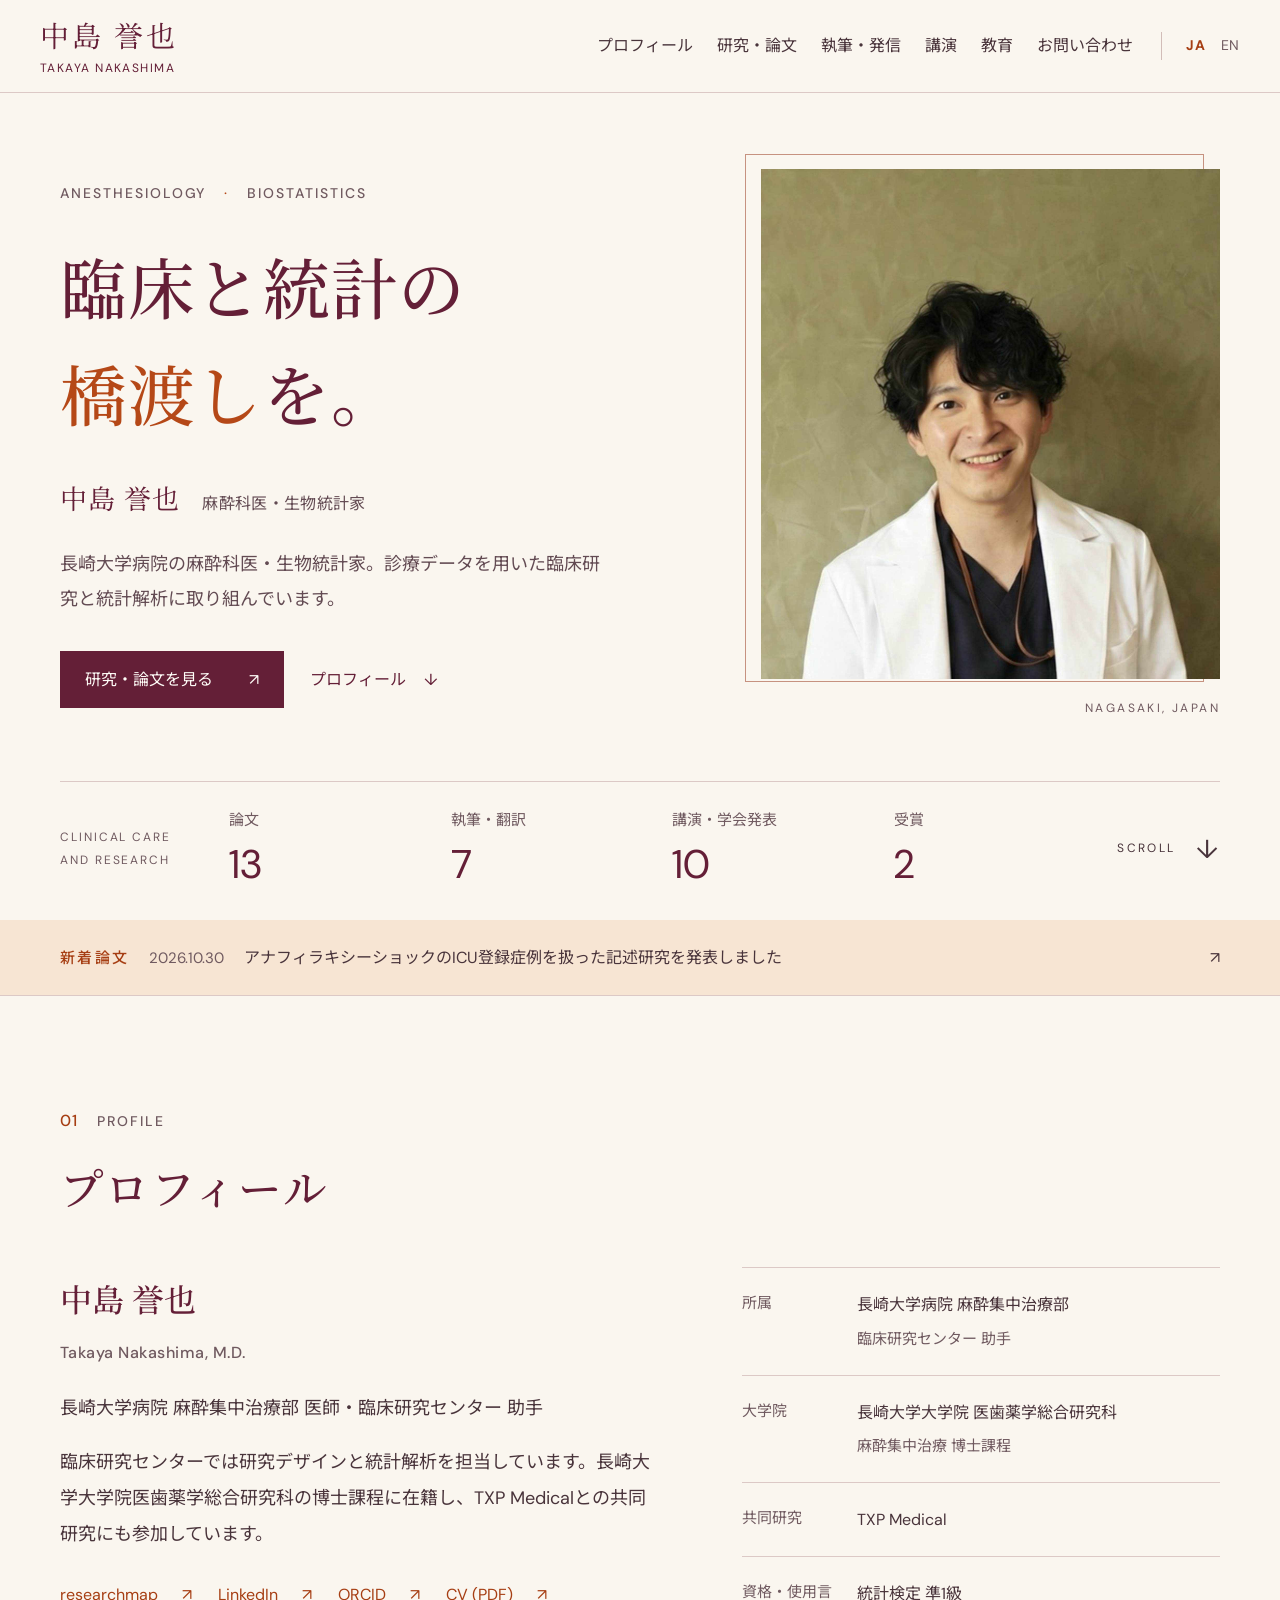
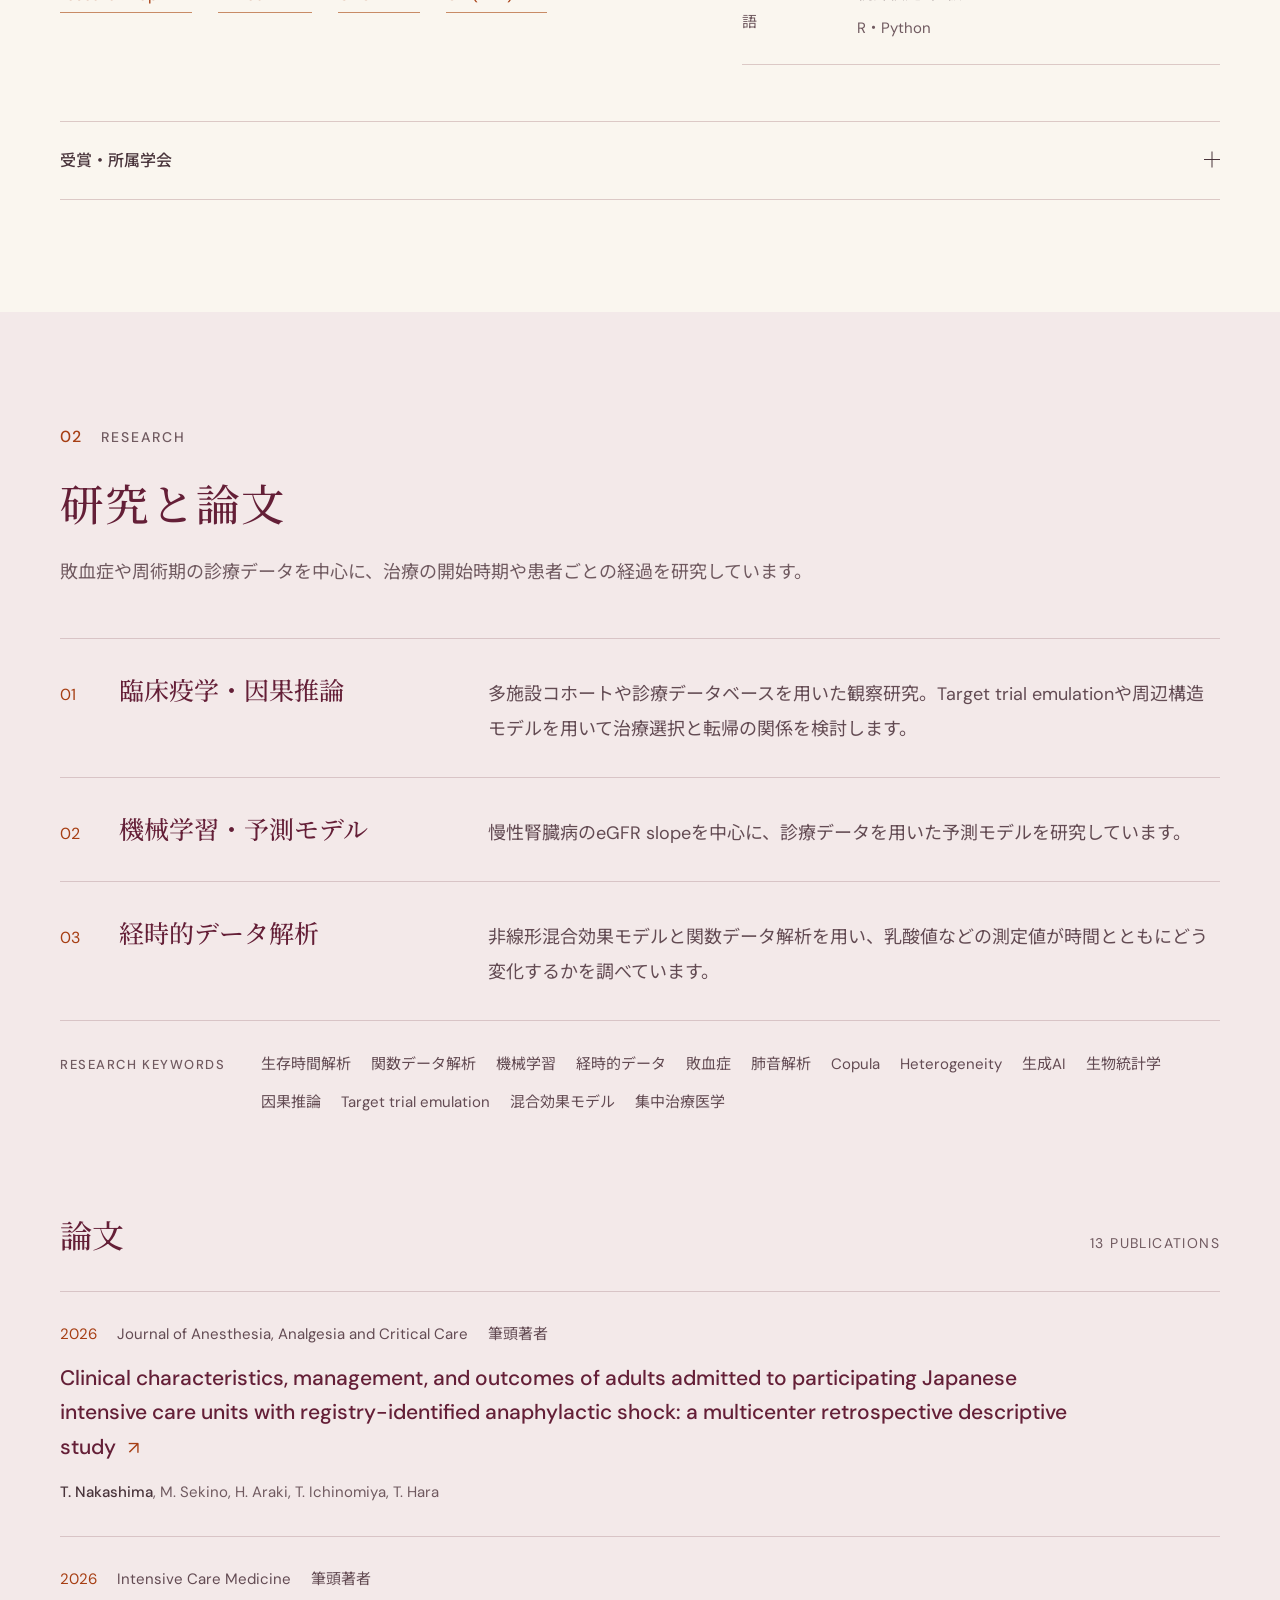
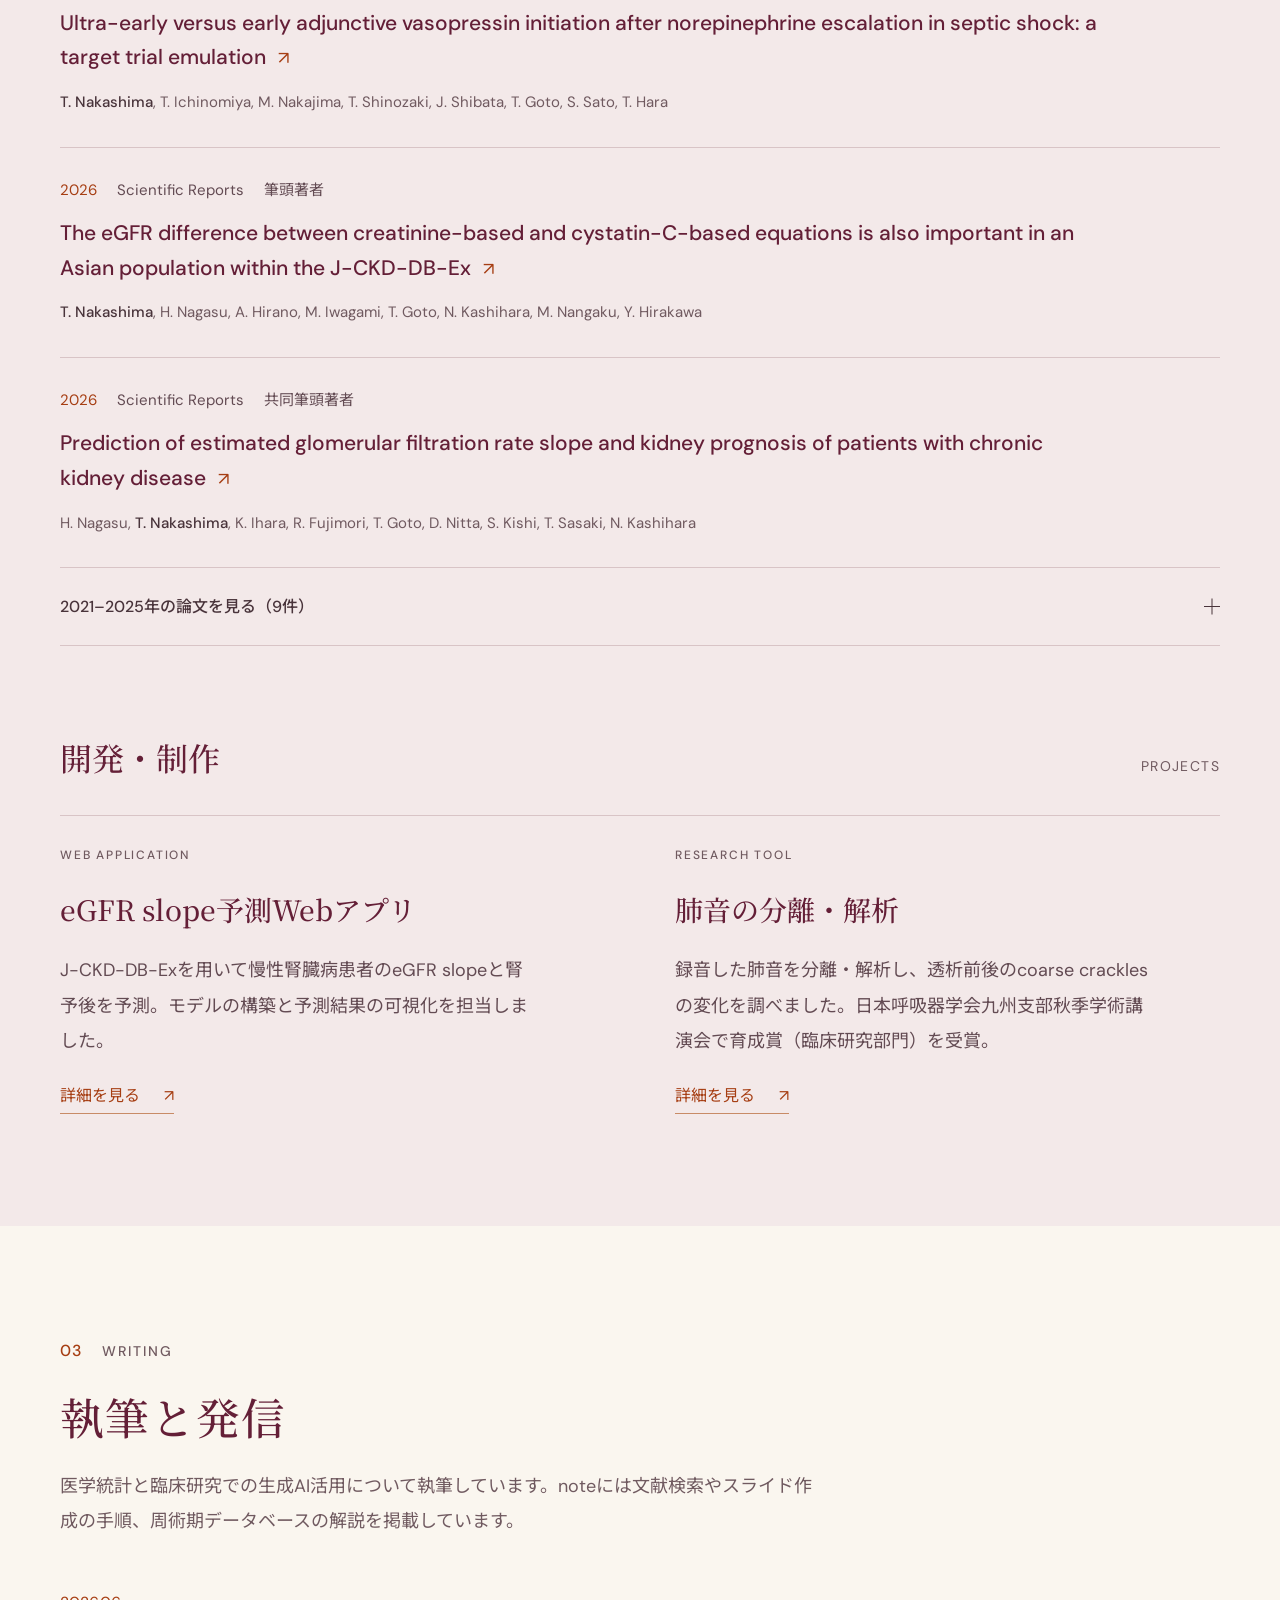
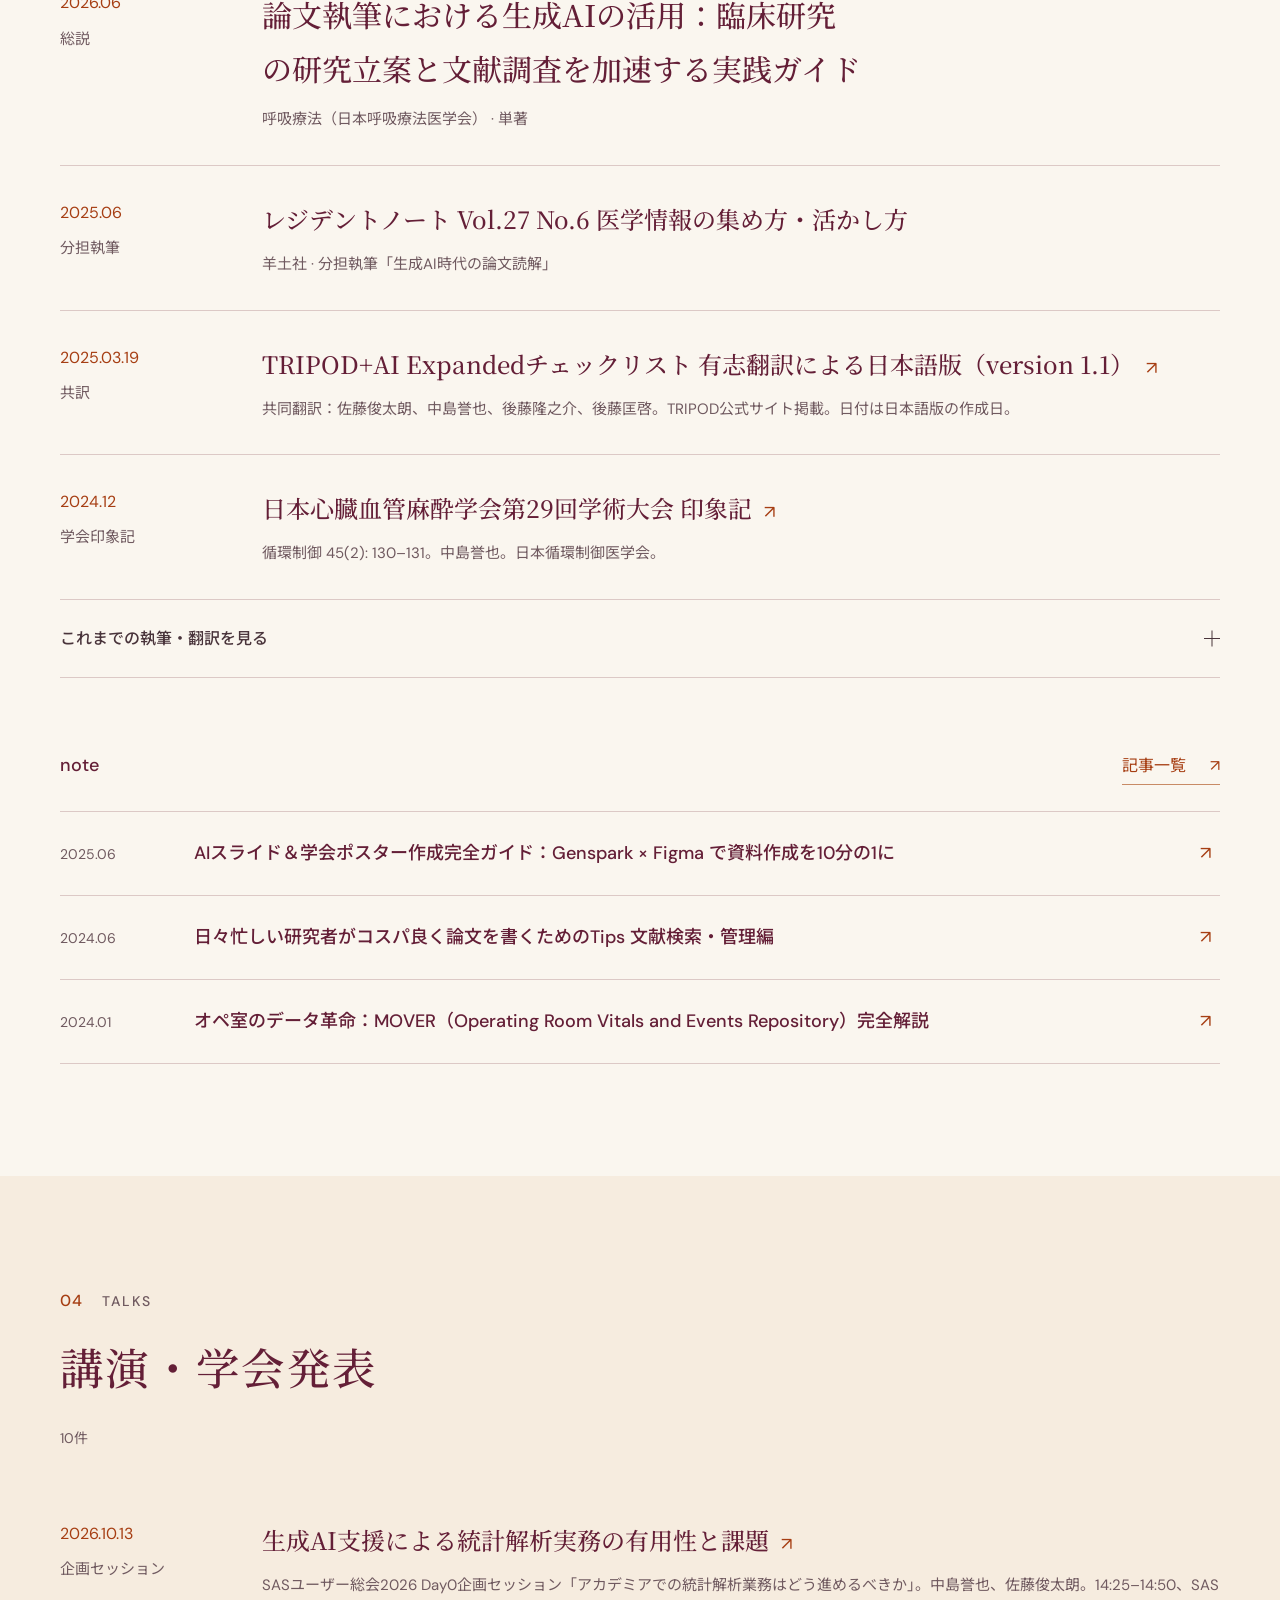
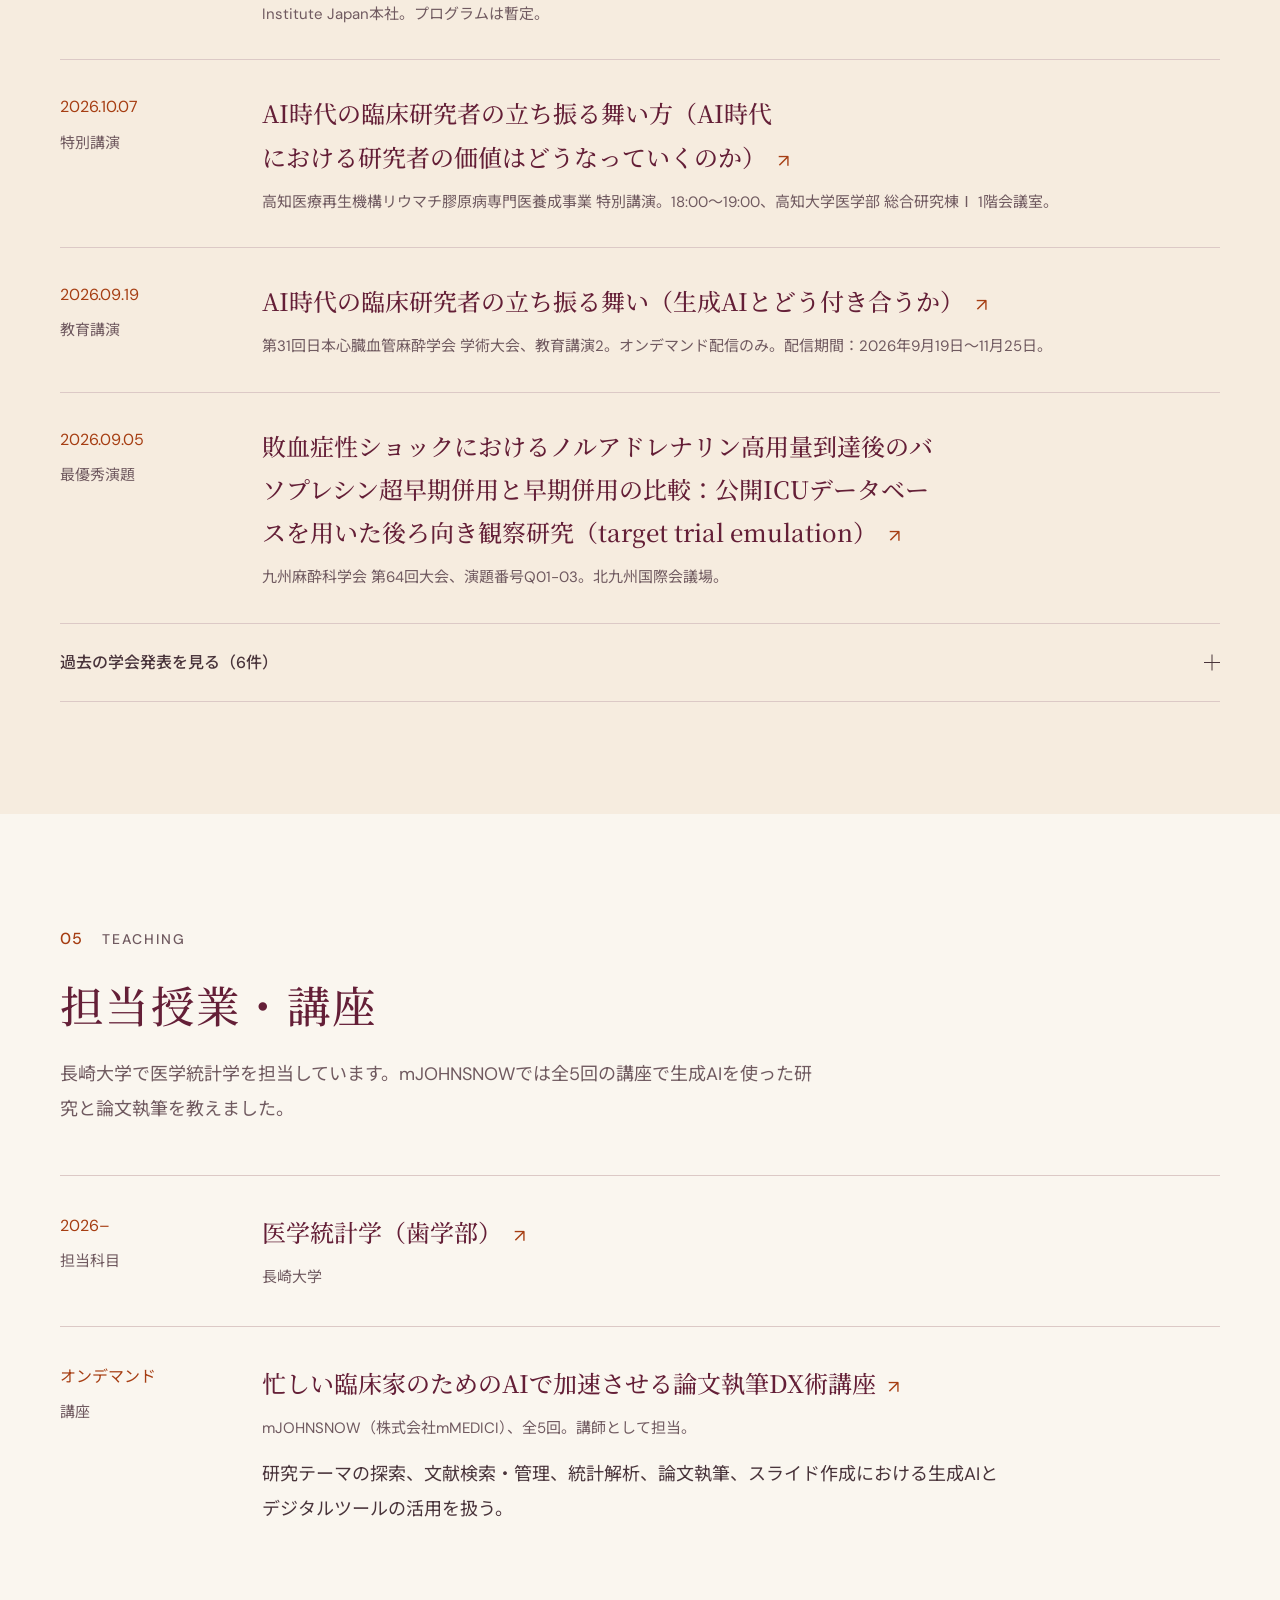
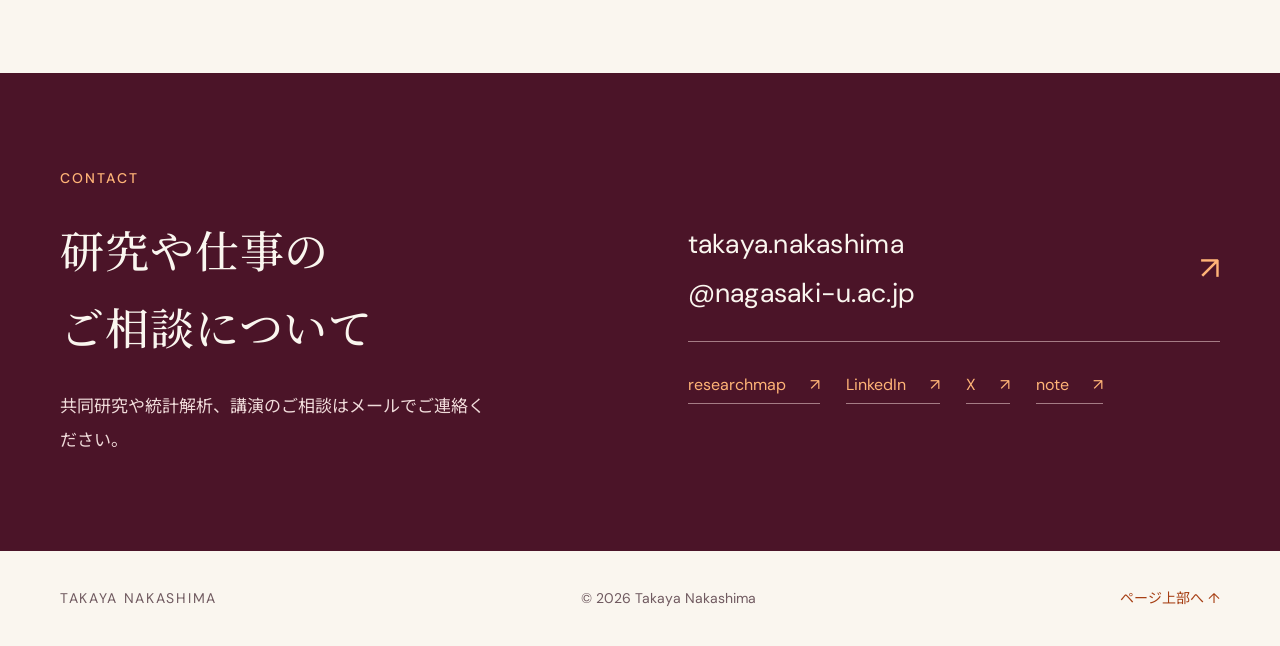
==== commit b8b09848: "Update publications and add professional profile links" ====
--- a/index.html
+++ b/index.html
@@ -21,7 +21,7 @@
 <link href="https://fonts.googleapis.com/css2?family=Noto+Sans+JP:wght@400;500;600;700&family=Noto+Serif+JP:wght@400;500;600&family=DM+Sans:wght@400;500;600&display=swap" rel="stylesheet">
 <link rel="stylesheet" href="./style.css?v=20260922e">
 <script defer src="./site.js?v=20260922e"></script>
-<script type="application/ld+json">{"@context": "https://schema.org", "@type": "Person", "name": "中島誉也", "alternateName": "Takaya Nakashima", "jobTitle": "Anesthesiologist and Biostatistician", "url": "https://nakashimatakaya.github.io/", "image": "https://nakashimatakaya.github.io/portrait.jpg", "worksFor": {"@type": "Organization", "name": "Nagasaki University Hospital"}, "sameAs": ["https://researchmap.jp/nakataka8228", "https://orcid.org/0009-0001-4214-3945", "https://github.com/nakashimatakaya"]}</script>
+<script type="application/ld+json">{"@context": "https://schema.org", "@type": "Person", "name": "中島誉也", "alternateName": "Takaya Nakashima", "jobTitle": "Anesthesiologist and Biostatistician", "url": "https://nakashimatakaya.github.io/", "image": "https://nakashimatakaya.github.io/portrait.jpg", "worksFor": {"@type": "Organization", "name": "Nagasaki University Hospital"}, "sameAs": ["https://researchmap.jp/nakataka8228", "https://www.linkedin.com/in/%E8%AA%89%E4%B9%9F-%E4%B8%AD%E5%B3%B6-a26263443/", "https://orcid.org/0009-0001-4214-3945", "https://github.com/nakashimatakaya"]}</script>
 </head>
 <body>
 <a class="skip-link" href="#main">本文へ</a>
@@ -45,19 +45,19 @@
   </div>
   <figure class="hero-photo"><img src="./portrait.jpg" alt="中島誉也のポートレート" width="1968" height="1968" fetchpriority="high"><figcaption>NAGASAKI, JAPAN</figcaption></figure>
  </div>
- <div class="hero-bottom container"><p>CLINICAL CARE<br>AND RESEARCH</p><dl><div><dt>論文</dt><dd>12</dd></div><div><dt>執筆・翻訳</dt><dd>7</dd></div><div><dt>講演・学会発表</dt><dd>8</dd></div><div><dt>受賞</dt><dd>2</dd></div></dl><a href="#profile" class="scroll-cue">SCROLL <span>↓</span></a></div>
+ <div class="hero-bottom container"><p>CLINICAL CARE<br>AND RESEARCH</p><dl><div><dt>論文</dt><dd>13</dd></div><div><dt>執筆・翻訳</dt><dd>7</dd></div><div><dt>講演・学会発表</dt><dd>10</dd></div><div><dt>受賞</dt><dd>2</dd></div></dl><a href="#profile" class="scroll-cue">SCROLL <span>↓</span></a></div>
 </section>
-<aside class="news"><div class="container"><span class="eyebrow">登壇予定</span><span class="news-date">2026.10.13</span><a href="#talks">SASユーザー総会2026 Day0で生成AIと統計解析について発表します<span aria-hidden="true">↗</span></a></div></aside>
+<aside class="news"><div class="container"><span class="eyebrow">新着論文</span><span class="news-date">2026.10.30</span><a href="https://doi.org/10.1186/s44158-026-00464-x" target="_blank" rel="noopener noreferrer">アナフィラキシーショックのICU登録症例を扱った記述研究を発表しました<span aria-hidden="true">↗</span></a></div></aside>
 <section class="section container" id="profile">
  <div class="section-head"><div class="eyebrow"><span>01</span>PROFILE</div><h2>プロフィール</h2></div>
- <div class="profile-grid"><div class="profile-copy"><h3>中島 誉也<span>Takaya Nakashima, M.D.</span></h3><p>長崎大学病院 麻酔集中治療部 医師・臨床研究センター 助手</p><p>臨床研究センターでは研究デザインと統計解析を担当しています。長崎大学大学院医歯薬学総合研究科の博士課程に在籍し、TXP Medicalとの共同研究にも参加しています。</p><div class="inline-links"><a class="text-link" href="https://researchmap.jp/nakataka8228" target="_blank" rel="noopener noreferrer">researchmap<span aria-hidden="true">↗</span></a><a class="text-link" href="https://orcid.org/0009-0001-4214-3945" target="_blank" rel="noopener noreferrer">ORCID<span aria-hidden="true">↗</span></a><a class="text-link" href="./Takaya_Nakashima_CV.pdf" target="_blank">CV (PDF)<span>↗</span></a></div></div><dl class="profile-facts"><div><dt>所属</dt><dd>長崎大学病院 麻酔集中治療部<small>臨床研究センター 助手</small></dd></div><div><dt>大学院</dt><dd>長崎大学大学院 医歯薬学総合研究科<small>麻酔集中治療 博士課程</small></dd></div><div><dt>共同研究</dt><dd>TXP Medical</dd></div><div><dt>資格・使用言語</dt><dd>統計検定 準1級<small>R・Python</small></dd></div></dl></div>
+ <div class="profile-grid"><div class="profile-copy"><h3>中島 誉也<span>Takaya Nakashima, M.D.</span></h3><p>長崎大学病院 麻酔集中治療部 医師・臨床研究センター 助手</p><p>臨床研究センターでは研究デザインと統計解析を担当しています。長崎大学大学院医歯薬学総合研究科の博士課程に在籍し、TXP Medicalとの共同研究にも参加しています。</p><div class="inline-links"><a class="text-link" href="https://researchmap.jp/nakataka8228" target="_blank" rel="noopener noreferrer">researchmap<span aria-hidden="true">↗</span></a><a class="text-link" href="https://www.linkedin.com/in/%E8%AA%89%E4%B9%9F-%E4%B8%AD%E5%B3%B6-a26263443/" target="_blank" rel="noopener noreferrer">LinkedIn<span aria-hidden="true">↗</span></a><a class="text-link" href="https://orcid.org/0009-0001-4214-3945" target="_blank" rel="noopener noreferrer">ORCID<span aria-hidden="true">↗</span></a><a class="text-link" href="./Takaya_Nakashima_CV.pdf" target="_blank">CV (PDF)<span>↗</span></a></div></div><dl class="profile-facts"><div><dt>所属</dt><dd>長崎大学病院 麻酔集中治療部<small>臨床研究センター 助手</small></dd></div><div><dt>大学院</dt><dd>長崎大学大学院 医歯薬学総合研究科<small>麻酔集中治療 博士課程</small></dd></div><div><dt>共同研究</dt><dd>TXP Medical</dd></div><div><dt>資格・使用言語</dt><dd>統計検定 準1級<small>R・Python</small></dd></div></dl></div>
  <details class="disclosure profile-details" id="awards"><summary><span>受賞・所属学会</span><span aria-hidden="true" class="plus"></span></summary><div class="award-grid"><ol class="award-list"><li><span>2026.09</span><div><h3>九州麻酔科学会 第64回大会 最優秀演題</h3><p>日本麻酔科学会 九州支部</p><p>「敗血症性ショックにおけるノルアドレナリン高用量到達後のバソプレシン超早期併用と早期併用の比較：公開ICUデータベースを用いた後ろ向き観察研究（target trial emulation）」</p></div></li><li><span>2021.10</span><div><h3>育成賞［臨床研究部門］</h3><p>第87回 日本呼吸器学会・日本結核病学会 非結核性抗酸菌症学会 日本サルコイドーシス／肉芽腫性疾患学会 九州支部秋季学術講演会</p><p>「録音肺音の分離技術解析の透析前後の coarse crackles 変化への臨床的応用」</p></div></li></ol><div><h3>所属学会</h3><ul class="society-list"><li>日本麻酔科学会 <span>2024–</span></li><li>日本疫学会 <span>2022–</span></li><li>日本臨床疫学会 <span>2021–</span></li><li>日本メディカルAI学会 <span>2021–</span></li><li>日本行動計量学会 <span>2020–</span></li></ul></div></div></details>
 </section>
 <section class="section research-section" id="research"><div class="container">
  <div class="section-head"><div class="eyebrow"><span>02</span>RESEARCH</div><h2>研究と論文</h2><p class=section-intro>敗血症や周術期の診療データを中心に、治療の開始時期や患者ごとの経過を研究しています。</p></div>
  <div class="research-themes"><div class="research-row"><span class="theme-no">01</span><h3>臨床疫学・因果推論</h3><p>多施設コホートや診療データベースを用いた観察研究。Target trial emulationや周辺構造モデルを用いて治療選択と転帰の関係を検討します。</p></div><div class="research-row"><span class="theme-no">02</span><h3>機械学習・予測モデル</h3><p>慢性腎臓病のeGFR slopeを中心に、診療データを用いた予測モデルを研究しています。</p></div><div class="research-row"><span class="theme-no">03</span><h3>経時的データ解析</h3><p>非線形混合効果モデルと関数データ解析を用い、乳酸値などの測定値が時間とともにどう変化するかを調べています。</p></div></div>
  <div class="keyword-area"><h3>RESEARCH KEYWORDS</h3><ul><li>生存時間解析</li><li>関数データ解析</li><li>機械学習</li><li>経時的データ</li><li>敗血症</li><li>肺音解析</li><li>Copula</li><li>Heterogeneity</li><li>生成AI</li><li>生物統計学</li><li>因果推論</li><li>Target trial emulation</li><li>混合効果モデル</li><li>集中治療医学</li></ul></div>
- <div class="publications" id="papers"><div class="subsection-head"><h3>論文</h3><span>12 PUBLICATIONS</span></div><ol class="paper-list"><li class="paper"><div class="paper-meta"><span>2026</span><span>Intensive Care Medicine</span><span>筆頭著者</span></div><h3><a href="https://doi.org/10.1007/s00134-026-08575-3" target="_blank" rel="noopener noreferrer">Ultra-early versus early adjunctive vasopressin initiation after norepinephrine escalation in septic shock: a target trial emulation<span class="record-arrow" aria-hidden="true">↗</span></a></h3><p class="authors"><strong>T. Nakashima</strong>, T. Ichinomiya, M. Nakajima, T. Shinozaki, J. Shibata, T. Goto, S. Sato, T. Hara</p></li><li class="paper"><div class="paper-meta"><span>2026</span><span>Scientific Reports</span><span>筆頭著者</span></div><h3><a href="https://researchmap.jp/nakataka8228" target="_blank" rel="noopener noreferrer">The eGFR difference between creatinine-based and cystatin-C-based equations is also important in an Asian population within the J-CKD-DB-Ex<span class="record-arrow" aria-hidden="true">↗</span></a></h3><p class="authors"><strong>T. Nakashima</strong>, H. Nagasu, A. Hirano, M. Iwagami, T. Goto, N. Kashihara, M. Nangaku, Y. Hirakawa</p></li><li class="paper"><div class="paper-meta"><span>2026</span><span>Scientific Reports</span><span>共同筆頭著者</span></div><h3><a href="https://researchmap.jp/nakataka8228/published_papers/52240508" target="_blank" rel="noopener noreferrer">Prediction of estimated glomerular filtration rate slope and kidney prognosis of patients with chronic kidney disease<span class="record-arrow" aria-hidden="true">↗</span></a></h3><p class="authors">H. Nagasu, <strong>T. Nakashima</strong>, K. Ihara, R. Fujimori, T. Goto, D. Nitta, S. Kishi, T. Sasaki, N. Kashihara</p></li></ol><details class="disclosure"><summary><span>2021〜2025年の論文を見る（9件）</span><span class="plus" aria-hidden="true"></span></summary><ol class="paper-list"><li class="paper"><div class="paper-meta"><span>2025</span><span>Clinical and Experimental Nephrology</span><span>共同筆頭著者</span></div><h3><a href="https://researchmap.jp/nakataka8228/published_papers/51880036" target="_blank" rel="noopener noreferrer">Proteinuria reduction as a surrogate endpoint for clinical study of IgA nephropathy in Japanese patients: data from the J-CKD-DB-Ex<span class="record-arrow" aria-hidden="true">↗</span></a></h3><p class="authors">N. Kashihara, S. Itano, <strong>T. Nakashima</strong>, T. Goto, K. Yoshihara, S. Eguchi, K. Iekushi, Y. Isaka, H. Nagasu</p></li><li class="paper"><div class="paper-meta"><span>2025</span><span>Intensive Care Medicine</span></div><h3><a href="https://researchmap.jp/nakataka8228/published_papers/51027689" target="_blank" rel="noopener noreferrer">A reappraisal of association between ventilator-associated events and mortality among critically ill patients using marginal structural model: multicenter observational study<span class="record-arrow" aria-hidden="true">↗</span></a></h3><p class="authors">S. Nakahashi, K. Suzuki, <strong>T. Nakashima</strong>, Y. Hayashi, Y. Tanabe, A. Tanaka, S. Hashiuchi, C. Yamashita, Y. Ito, T. Wada, et al.</p></li><li class="paper"><div class="paper-meta"><span>2025</span><span>Critical Care Medicine</span><span>共同筆頭著者</span></div><h3><a href="https://researchmap.jp/nakataka8228/published_papers/49239661" target="_blank" rel="noopener noreferrer">Phenotypes of Functional Decline or Recovery in Sepsis ICU Survivors: Insights From a 1-Year Follow-Up Multicenter Cohort Analysis<span class="record-arrow" aria-hidden="true">↗</span></a></h3><p class="authors">K. Liu, <strong>T. Nakashima</strong>, T. Goto, K. Nakamura, H. Nakano, M. Motoki, H. Kamijo, A. Matsuoka, K. Ishii, Y. Morita, et al.</p></li><li class="paper"><div class="paper-meta"><span>2025</span><span>日本腎臓学会誌 67(4)</span></div><h3><a href="https://jglobal.jst.go.jp/detail?JGLOBAL_ID=202502273103904762" target="_blank" rel="noopener noreferrer">J-CKD-DB-Exを用いた慢性腎臓病患者のeGFR slope予測モデルの開発とwebアプリによるリスクの可視化<span class="record-arrow" aria-hidden="true">↗</span></a></h3><p class="authors">長洲一, <strong>中島誉也</strong>, 渭原克仁, 藤森遼, 後藤匡啓, 新田大介, 岸誠司, 佐々木環, 柏原直樹</p></li><li class="paper"><div class="paper-meta"><span>2024</span><span>International Heart Journal 65(6)</span><span>筆頭著者</span></div><h3><a href="https://researchmap.jp/nakataka8228/published_papers/48580003" target="_blank" rel="noopener noreferrer">Estimating the Timeframe of Lactate Reduction in Acute Cardiovascular Disease Using Functional Data Analysis Based on Nonlinear Mixed Effects Models<span class="record-arrow" aria-hidden="true">↗</span></a></h3><p class="authors"><strong>T. Nakashima</strong>, S. Sato, H. Matsui, A. Mizuno</p></li><li class="paper"><div class="paper-meta"><span>2024</span><span>Clinical and Experimental Nephrology</span><span>共同筆頭著者</span></div><h3><a href="https://researchmap.jp/nakataka8228/published_papers/45877886" target="_blank" rel="noopener noreferrer">Association of serum magnesium levels with renal prognosis in patients with chronic kidney disease<span class="record-arrow" aria-hidden="true">↗</span></a></h3><p class="authors">S. Kishi, <strong>T. Nakashima</strong>, T. Goto, H. Nagasu, C. R. Brooks, H. Okada, K. Tamura, T. Nakano, I. Narita, S. Maruyama, et al.</p></li><li class="paper"><div class="paper-meta"><span>2023</span><span>Intensive Care Medicine</span></div><h3><a href="https://researchmap.jp/nakataka8228/published_papers/43261512" target="_blank" rel="noopener noreferrer">Clinical implications of urine output-based sepsis-associated acute kidney injury<span class="record-arrow" aria-hidden="true">↗</span></a></h3><p class="authors">D. Kasugai, <strong>T. Nakashima</strong>, T. Goto</p></li><li class="paper"><div class="paper-meta"><span>2022</span><span>長崎医学会雑誌 97(1)</span><span>筆頭著者</span></div><h3><a href="https://researchmap.jp/nakataka8228/published_papers/43860537" target="_blank" rel="noopener noreferrer">新しい録音機器と解析技術を用いた肺音解析システムの医師聴診の補助ツールとしての可能性<span class="record-arrow" aria-hidden="true">↗</span></a></h3><p class="authors"><strong>中島誉也</strong>, 尾長谷靖, 深堀範, 福島千鶴, 入来隼, 永江由香, 山口博之, 坂本憲穂, 石松祐二, 山田頼弥, et al.</p></li><li class="paper"><div class="paper-meta"><span>2021</span><span>BMC Anesthesiology 21(1)</span></div><h3><a href="https://researchmap.jp/nakataka8228/published_papers/40018542" target="_blank" rel="noopener noreferrer">Association between preoperative toe perfusion index and maternal core temperature decrease during cesarean delivery under spinal anesthesia: a prospective cohort study<span class="record-arrow" aria-hidden="true">↗</span></a></h3><p class="authors">S. Kaneko, K. Hara, S. Sato, <strong>T. Nakashima</strong>, Y. Kawazoe, M. Taguchi, S. Urabe, A. Nakao, K. Hamada, M. Yamaguchi, et al.</p></li></ol></details></div>
+ <div class="publications" id="papers"><div class="subsection-head"><h3>論文</h3><span>13 PUBLICATIONS</span></div><ol class="paper-list"><li class="paper"><div class="paper-meta"><span>2026</span><span>Journal of Anesthesia, Analgesia and Critical Care</span><span>筆頭著者</span></div><h3><a href="https://doi.org/10.1186/s44158-026-00464-x" target="_blank" rel="noopener noreferrer">Clinical characteristics, management, and outcomes of adults admitted to participating Japanese intensive care units with registry-identified anaphylactic shock: a multicenter retrospective descriptive study<span class="record-arrow" aria-hidden="true">↗</span></a></h3><p class="authors"><strong>T. Nakashima</strong>, M. Sekino, H. Araki, T. Ichinomiya, T. Hara</p></li><li class="paper"><div class="paper-meta"><span>2026</span><span>Intensive Care Medicine</span><span>筆頭著者</span></div><h3><a href="https://doi.org/10.1007/s00134-026-08575-3" target="_blank" rel="noopener noreferrer">Ultra-early versus early adjunctive vasopressin initiation after norepinephrine escalation in septic shock: a target trial emulation<span class="record-arrow" aria-hidden="true">↗</span></a></h3><p class="authors"><strong>T. Nakashima</strong>, T. Ichinomiya, M. Nakajima, T. Shinozaki, J. Shibata, T. Goto, S. Sato, T. Hara</p></li><li class="paper"><div class="paper-meta"><span>2026</span><span>Scientific Reports</span><span>筆頭著者</span></div><h3><a href="https://researchmap.jp/nakataka8228" target="_blank" rel="noopener noreferrer">The eGFR difference between creatinine-based and cystatin-C-based equations is also important in an Asian population within the J-CKD-DB-Ex<span class="record-arrow" aria-hidden="true">↗</span></a></h3><p class="authors"><strong>T. Nakashima</strong>, H. Nagasu, A. Hirano, M. Iwagami, T. Goto, N. Kashihara, M. Nangaku, Y. Hirakawa</p></li><li class="paper"><div class="paper-meta"><span>2026</span><span>Scientific Reports</span><span>共同筆頭著者</span></div><h3><a href="https://researchmap.jp/nakataka8228/published_papers/52240508" target="_blank" rel="noopener noreferrer">Prediction of estimated glomerular filtration rate slope and kidney prognosis of patients with chronic kidney disease<span class="record-arrow" aria-hidden="true">↗</span></a></h3><p class="authors">H. Nagasu, <strong>T. Nakashima</strong>, K. Ihara, R. Fujimori, T. Goto, D. Nitta, S. Kishi, T. Sasaki, N. Kashihara</p></li></ol><details class="disclosure"><summary><span>2021–2025年の論文を見る（9件）</span><span class="plus" aria-hidden="true"></span></summary><ol class="paper-list"><li class="paper"><div class="paper-meta"><span>2025</span><span>Clinical and Experimental Nephrology</span><span>共同筆頭著者</span></div><h3><a href="https://researchmap.jp/nakataka8228/published_papers/51880036" target="_blank" rel="noopener noreferrer">Proteinuria reduction as a surrogate endpoint for clinical study of IgA nephropathy in Japanese patients: data from the J-CKD-DB-Ex<span class="record-arrow" aria-hidden="true">↗</span></a></h3><p class="authors">N. Kashihara, S. Itano, <strong>T. Nakashima</strong>, T. Goto, K. Yoshihara, S. Eguchi, K. Iekushi, Y. Isaka, H. Nagasu</p></li><li class="paper"><div class="paper-meta"><span>2025</span><span>Intensive Care Medicine</span></div><h3><a href="https://researchmap.jp/nakataka8228/published_papers/51027689" target="_blank" rel="noopener noreferrer">A reappraisal of association between ventilator-associated events and mortality among critically ill patients using marginal structural model: multicenter observational study<span class="record-arrow" aria-hidden="true">↗</span></a></h3><p class="authors">S. Nakahashi, K. Suzuki, <strong>T. Nakashima</strong>, Y. Hayashi, Y. Tanabe, A. Tanaka, S. Hashiuchi, C. Yamashita, Y. Ito, T. Wada, et al.</p></li><li class="paper"><div class="paper-meta"><span>2025</span><span>Critical Care Medicine</span><span>共同筆頭著者</span></div><h3><a href="https://researchmap.jp/nakataka8228/published_papers/49239661" target="_blank" rel="noopener noreferrer">Phenotypes of Functional Decline or Recovery in Sepsis ICU Survivors: Insights From a 1-Year Follow-Up Multicenter Cohort Analysis<span class="record-arrow" aria-hidden="true">↗</span></a></h3><p class="authors">K. Liu, <strong>T. Nakashima</strong>, T. Goto, K. Nakamura, H. Nakano, M. Motoki, H. Kamijo, A. Matsuoka, K. Ishii, Y. Morita, et al.</p></li><li class="paper"><div class="paper-meta"><span>2025</span><span>日本腎臓学会誌 67(4)</span></div><h3><a href="https://jglobal.jst.go.jp/detail?JGLOBAL_ID=202502273103904762" target="_blank" rel="noopener noreferrer">J-CKD-DB-Exを用いた慢性腎臓病患者のeGFR slope予測モデルの開発とwebアプリによるリスクの可視化<span class="record-arrow" aria-hidden="true">↗</span></a></h3><p class="authors">長洲一, <strong>中島誉也</strong>, 渭原克仁, 藤森遼, 後藤匡啓, 新田大介, 岸誠司, 佐々木環, 柏原直樹</p></li><li class="paper"><div class="paper-meta"><span>2024</span><span>International Heart Journal 65(6)</span><span>筆頭著者</span></div><h3><a href="https://researchmap.jp/nakataka8228/published_papers/48580003" target="_blank" rel="noopener noreferrer">Estimating the Timeframe of Lactate Reduction in Acute Cardiovascular Disease Using Functional Data Analysis Based on Nonlinear Mixed Effects Models<span class="record-arrow" aria-hidden="true">↗</span></a></h3><p class="authors"><strong>T. Nakashima</strong>, S. Sato, H. Matsui, A. Mizuno</p></li><li class="paper"><div class="paper-meta"><span>2024</span><span>Clinical and Experimental Nephrology</span><span>共同筆頭著者</span></div><h3><a href="https://researchmap.jp/nakataka8228/published_papers/45877886" target="_blank" rel="noopener noreferrer">Association of serum magnesium levels with renal prognosis in patients with chronic kidney disease<span class="record-arrow" aria-hidden="true">↗</span></a></h3><p class="authors">S. Kishi, <strong>T. Nakashima</strong>, T. Goto, H. Nagasu, C. R. Brooks, H. Okada, K. Tamura, T. Nakano, I. Narita, S. Maruyama, et al.</p></li><li class="paper"><div class="paper-meta"><span>2023</span><span>Intensive Care Medicine</span></div><h3><a href="https://researchmap.jp/nakataka8228/published_papers/43261512" target="_blank" rel="noopener noreferrer">Clinical implications of urine output-based sepsis-associated acute kidney injury<span class="record-arrow" aria-hidden="true">↗</span></a></h3><p class="authors">D. Kasugai, <strong>T. Nakashima</strong>, T. Goto</p></li><li class="paper"><div class="paper-meta"><span>2022</span><span>長崎医学会雑誌 97(1)</span><span>筆頭著者</span></div><h3><a href="https://researchmap.jp/nakataka8228/published_papers/43860537" target="_blank" rel="noopener noreferrer">新しい録音機器と解析技術を用いた肺音解析システムの医師聴診の補助ツールとしての可能性<span class="record-arrow" aria-hidden="true">↗</span></a></h3><p class="authors"><strong>中島誉也</strong>, 尾長谷靖, 深堀範, 福島千鶴, 入来隼, 永江由香, 山口博之, 坂本憲穂, 石松祐二, 山田頼弥, et al.</p></li><li class="paper"><div class="paper-meta"><span>2021</span><span>BMC Anesthesiology 21(1)</span></div><h3><a href="https://researchmap.jp/nakataka8228/published_papers/40018542" target="_blank" rel="noopener noreferrer">Association between preoperative toe perfusion index and maternal core temperature decrease during cesarean delivery under spinal anesthesia: a prospective cohort study<span class="record-arrow" aria-hidden="true">↗</span></a></h3><p class="authors">S. Kaneko, K. Hara, S. Sato, <strong>T. Nakashima</strong>, Y. Kawazoe, M. Taguchi, S. Urabe, A. Nakao, K. Hamada, M. Yamaguchi, et al.</p></li></ol></details></div>
  <div class="works" id="works"><div class="subsection-head"><h3>開発・制作</h3><span>PROJECTS</span></div><div class="work-grid"><article><span class="eyebrow">WEB APPLICATION</span><h3>eGFR slope予測Webアプリ</h3><p>J-CKD-DB-Exを用いて慢性腎臓病患者のeGFR slopeと腎予後を予測。モデルの構築と予測結果の可視化を担当しました。</p><a class="text-link" href="https://app.j-ka.or.jp/#/dashboard" target="_blank" rel="noopener noreferrer">詳細を見る<span aria-hidden="true">↗</span></a></article><article><span class="eyebrow">RESEARCH TOOL</span><h3>肺音の分離・解析</h3><p>録音した肺音を分離・解析し、透析前後のcoarse cracklesの変化を調べました。日本呼吸器学会九州支部秋季学術講演会で育成賞（臨床研究部門）を受賞。</p><a class="text-link" href="https://researchmap.jp/nakataka8228/published_papers/43860537" target="_blank" rel="noopener noreferrer">詳細を見る<span aria-hidden="true">↗</span></a></article></div></div>
 </div></section>
 <section class="section container" id="writing">
@@ -67,14 +67,14 @@
 </section>
 <section class="section talks-section" id="talks"><div class="container">
  <div class="section-head"><div class="eyebrow"><span>04</span>TALKS</div><h2>講演・学会発表</h2></div>
- <p class="section-caption">発表済み8件・登壇予定1件</p>
- <ol class="record-list"><li class="record upcoming"><div class="record-date"><span>2026.10.13</span><small>登壇予定</small></div><div class="record-body"><h3><a href="https://sas-user2026.ywstat.jp/" target="_blank" rel="noopener noreferrer">生成AI支援による統計解析実務の有用性と課題<span class="record-arrow" aria-hidden="true">↗</span></a></h3><p class="record-meta">SASユーザー総会2026 Day0企画セッション「アカデミアでの統計解析業務はどう進めるべきか」。中島誉也、佐藤俊太朗。14:25–14:50、SAS Institute Japan本社。プログラムは暫定。</p></div></li><li class="record "><div class="record-date"><span>2026.09.19</span><small>教育講演</small></div><div class="record-body"><h3><a href="https://researchmap.jp/nakataka8228/presentations/55017048" target="_blank" rel="noopener noreferrer">AI時代の臨床研究者の立ち振る舞い（生成AIとどう付き合うか）<span class="record-arrow" aria-hidden="true">↗</span></a></h3><p class="record-meta">第31回日本心臓血管麻酔学会 学術大会、教育講演2。オンデマンド配信のみ。配信期間：2026年9月19日～11月25日。</p></div></li><li class="record "><div class="record-date"><span>2026.09.05</span><small>最優秀演題</small></div><div class="record-body"><h3><a href="https://www.micenavi.jp/jsashibu2026/search/detail_session/id:12160" target="_blank" rel="noopener noreferrer">敗血症性ショックにおけるノルアドレナリン高用量到達後のバソプレシン超早期併用と早期併用の比較：公開ICUデータベースを用いた後ろ向き観察研究（target trial emulation）<span class="record-arrow" aria-hidden="true">↗</span></a></h3><p class="record-meta">九州麻酔科学会 第64回大会、演題番号Q01-03。北九州国際会議場。</p></div></li><li class="record "><div class="record-date"><span>2025.07.24</span><small>研修会講師</small></div><div class="record-body"><h3><a href="https://www.mh.nagasaki-u.ac.jp/research/news/data/2025/20250724_seminar2025.pdf" target="_blank" rel="noopener noreferrer">AIツールを用いた、日々忙しい研究者がコスパ良く論文を書くためのTips<span class="record-arrow" aria-hidden="true">↗</span></a></h3><p class="record-meta">長崎大学病院 臨床研究センター、2025年度 臨床研究に関する研修会。オンライン開催。</p></div></li></ol><details class="disclosure"><summary><span>過去の学会発表を見る（5件）</span><span class="plus" aria-hidden="true"></span></summary><ol class="record-list"><li class="record "><div class="record-date"><span>2024.03</span><small>口演</small></div><div class="record-body"><h3>集中治療を要した菌血症患者における菌種と転帰の関連：過去起点コホート研究</h3><p class="record-meta">第51回 日本集中治療医学会学術集会</p></div></li><li class="record "><div class="record-date"><span>2023.09</span><small>口演</small></div><div class="record-body"><h3>循環器疾患における乳酸値変化を用いた循環安定の予測：混合効果モデルに基づく関数データ解析の臨床的応用</h3><p class="record-meta">2023年度 統計関連学会連合大会</p></div></li><li class="record "><div class="record-date"><span>2023.02</span><small>口演</small></div><div class="record-body"><h3>心臓サルコイドーシス患者における心血管イベント発症時間の予測モデルの構築</h3><p class="record-meta">第33回 日本疫学会学術総会</p></div></li><li class="record "><div class="record-date"><span>2022.11</span><small>口演</small></div><div class="record-body"><h3>非線形混合効果モデルに基づく関数データを用いた急性期循環器疾患における急性期離脱時期の予測</h3><p class="record-meta">日本臨床疫学会 第5回年次学術大会</p></div></li><li class="record "><div class="record-date"><span>2021.10.22</span><small>育成賞（臨床研究部門）</small></div><div class="record-body"><h3><a href="https://www.jrs.or.jp/meeting/kyushu/file/1022_87kyushu_program.pdf" target="_blank" rel="noopener noreferrer">録音肺音の分離技術解析の透析前後のcoarse crackles変化への臨床的応用<span class="record-arrow" aria-hidden="true">↗</span></a></h3><p class="record-meta">第87回日本呼吸器学会・日本結核 非結核性抗酸菌症学会・日本サルコイドーシス/肉芽腫性疾患学会 九州支部秋季学術講演会。演題番号074。熊本城ホール。</p></div></li></ol></details>
+ <p class="section-caption">10件</p>
+ <ol class="record-list"><li class="record "><div class="record-date"><span>2026.10.13</span><small>企画セッション</small></div><div class="record-body"><h3><a href="https://sas-user2026.ywstat.jp/" target="_blank" rel="noopener noreferrer">生成AI支援による統計解析実務の有用性と課題<span class="record-arrow" aria-hidden="true">↗</span></a></h3><p class="record-meta">SASユーザー総会2026 Day0企画セッション「アカデミアでの統計解析業務はどう進めるべきか」。中島誉也、佐藤俊太朗。14:25–14:50、SAS Institute Japan本社。プログラムは暫定。</p></div></li><li class="record "><div class="record-date"><span>2026.10.07</span><small>特別講演</small></div><div class="record-body"><h3><a href="https://researchmap.jp/nakataka8228/presentations/55321962" target="_blank" rel="noopener noreferrer">AI時代の臨床研究者の立ち振る舞い方（AI時代における研究者の価値はどうなっていくのか）<span class="record-arrow" aria-hidden="true">↗</span></a></h3><p class="record-meta">高知医療再生機構リウマチ膠原病専門医養成事業 特別講演。18:00〜19:00、高知大学医学部 総合研究棟Ⅰ 1階会議室。</p></div></li><li class="record "><div class="record-date"><span>2026.09.19</span><small>教育講演</small></div><div class="record-body"><h3><a href="https://researchmap.jp/nakataka8228/presentations/55017048" target="_blank" rel="noopener noreferrer">AI時代の臨床研究者の立ち振る舞い（生成AIとどう付き合うか）<span class="record-arrow" aria-hidden="true">↗</span></a></h3><p class="record-meta">第31回日本心臓血管麻酔学会 学術大会、教育講演2。オンデマンド配信のみ。配信期間：2026年9月19日～11月25日。</p></div></li><li class="record "><div class="record-date"><span>2026.09.05</span><small>最優秀演題</small></div><div class="record-body"><h3><a href="https://www.micenavi.jp/jsashibu2026/search/detail_session/id:12160" target="_blank" rel="noopener noreferrer">敗血症性ショックにおけるノルアドレナリン高用量到達後のバソプレシン超早期併用と早期併用の比較：公開ICUデータベースを用いた後ろ向き観察研究（target trial emulation）<span class="record-arrow" aria-hidden="true">↗</span></a></h3><p class="record-meta">九州麻酔科学会 第64回大会、演題番号Q01-03。北九州国際会議場。</p></div></li></ol><details class="disclosure"><summary><span>過去の学会発表を見る（6件）</span><span class="plus" aria-hidden="true"></span></summary><ol class="record-list"><li class="record "><div class="record-date"><span>2025.07.24</span><small>研修会講師</small></div><div class="record-body"><h3><a href="https://www.mh.nagasaki-u.ac.jp/research/news/data/2025/20250724_seminar2025.pdf" target="_blank" rel="noopener noreferrer">AIツールを用いた、日々忙しい研究者がコスパ良く論文を書くためのTips<span class="record-arrow" aria-hidden="true">↗</span></a></h3><p class="record-meta">長崎大学病院 臨床研究センター、2025年度 臨床研究に関する研修会。オンライン開催。</p></div></li><li class="record "><div class="record-date"><span>2024.03</span><small>口演</small></div><div class="record-body"><h3>集中治療を要した菌血症患者における菌種と転帰の関連：過去起点コホート研究</h3><p class="record-meta">第51回 日本集中治療医学会学術集会</p></div></li><li class="record "><div class="record-date"><span>2023.09</span><small>口演</small></div><div class="record-body"><h3>循環器疾患における乳酸値変化を用いた循環安定の予測：混合効果モデルに基づく関数データ解析の臨床的応用</h3><p class="record-meta">2023年度 統計関連学会連合大会</p></div></li><li class="record "><div class="record-date"><span>2023.02</span><small>口演</small></div><div class="record-body"><h3>心臓サルコイドーシス患者における心血管イベント発症時間の予測モデルの構築</h3><p class="record-meta">第33回 日本疫学会学術総会</p></div></li><li class="record "><div class="record-date"><span>2022.11</span><small>口演</small></div><div class="record-body"><h3>非線形混合効果モデルに基づく関数データを用いた急性期循環器疾患における急性期離脱時期の予測</h3><p class="record-meta">日本臨床疫学会 第5回年次学術大会</p></div></li><li class="record "><div class="record-date"><span>2021.10.22</span><small>育成賞（臨床研究部門）</small></div><div class="record-body"><h3><a href="https://www.jrs.or.jp/meeting/kyushu/file/1022_87kyushu_program.pdf" target="_blank" rel="noopener noreferrer">録音肺音の分離技術解析の透析前後のcoarse crackles変化への臨床的応用<span class="record-arrow" aria-hidden="true">↗</span></a></h3><p class="record-meta">第87回日本呼吸器学会・日本結核 非結核性抗酸菌症学会・日本サルコイドーシス/肉芽腫性疾患学会 九州支部秋季学術講演会。演題番号074。熊本城ホール。</p></div></li></ol></details>
 </div></section>
 <section class="section container" id="teaching">
  <div class="section-head"><div class="eyebrow"><span>05</span>TEACHING</div><h2>担当授業・講座</h2><p class=section-intro>長崎大学で医学統計学を担当しています。mJOHNSNOWでは全5回の講座で生成AIを使った研究と論文執筆を教えました。</p></div>
  <ol class="record-list teaching-list"><li class="record "><div class="record-date"><span>2026–</span><small>担当科目</small></div><div class="record-body"><h3><a href="https://researchmap.jp/nakataka8228/teaching_experience/55017056" target="_blank" rel="noopener noreferrer">医学統計学（歯学部）<span class="record-arrow" aria-hidden="true">↗</span></a></h3><p class="record-meta">長崎大学</p></div></li><li class="record "><div class="record-date"><span>オンデマンド</span><small>講座</small></div><div class="record-body"><h3><a href="https://note.com/mmedici/n/n291ca1469544" target="_blank" rel="noopener noreferrer">忙しい臨床家のためのAIで加速させる論文執筆DX術講座<span class="record-arrow" aria-hidden="true">↗</span></a></h3><p class="record-meta">mJOHNSNOW（株式会社mMEDICI）、全5回。講師として担当。</p><p>研究テーマの探索、文献検索・管理、統計解析、論文執筆、スライド作成における生成AIとデジタルツールの活用を扱う。</p></div></li></ol>
 </section>
-<section class="contact-section" id="contact"><div class="container contact-grid"><div><p class="eyebrow">CONTACT</p><h2>研究や仕事の<br>ご相談について</h2><p>共同研究や統計解析、講演のご相談はメールでご連絡ください。</p></div><div class="contact-links"><a class="email" href="mailto:takaya.nakashima@nagasaki-u.ac.jp">takaya.nakashima<span>@nagasaki-u.ac.jp</span><i aria-hidden="true">↗</i></a><div class="inline-links"><a class="text-link" href="https://researchmap.jp/nakataka8228" target="_blank" rel="noopener noreferrer">researchmap<span aria-hidden="true">↗</span></a><a class="text-link" href="https://x.com/naka_takaya" target="_blank" rel="noopener noreferrer">X<span aria-hidden="true">↗</span></a><a class="text-link" href="https://note.com/nakashima_takaya" target="_blank" rel="noopener noreferrer">note<span aria-hidden="true">↗</span></a></div></div></div></section>
+<section class="contact-section" id="contact"><div class="container contact-grid"><div><p class="eyebrow">CONTACT</p><h2>研究や仕事の<br>ご相談について</h2><p>共同研究や統計解析、講演のご相談はメールでご連絡ください。</p></div><div class="contact-links"><a class="email" href="mailto:takaya.nakashima@nagasaki-u.ac.jp">takaya.nakashima<span>@nagasaki-u.ac.jp</span><i aria-hidden="true">↗</i></a><div class="inline-links"><a class="text-link" href="https://researchmap.jp/nakataka8228" target="_blank" rel="noopener noreferrer">researchmap<span aria-hidden="true">↗</span></a><a class="text-link" href="https://www.linkedin.com/in/%E8%AA%89%E4%B9%9F-%E4%B8%AD%E5%B3%B6-a26263443/" target="_blank" rel="noopener noreferrer">LinkedIn<span aria-hidden="true">↗</span></a><a class="text-link" href="https://x.com/naka_takaya" target="_blank" rel="noopener noreferrer">X<span aria-hidden="true">↗</span></a><a class="text-link" href="https://note.com/nakashima_takaya" target="_blank" rel="noopener noreferrer">note<span aria-hidden="true">↗</span></a></div></div></div></section>
 </main>
 <footer class="container site-footer"><a class="footer-name" href="#top">TAKAYA NAKASHIMA</a><p>© 2026 Takaya Nakashima</p><a href="#top">ページ上部へ ↑</a></footer>
 </body>
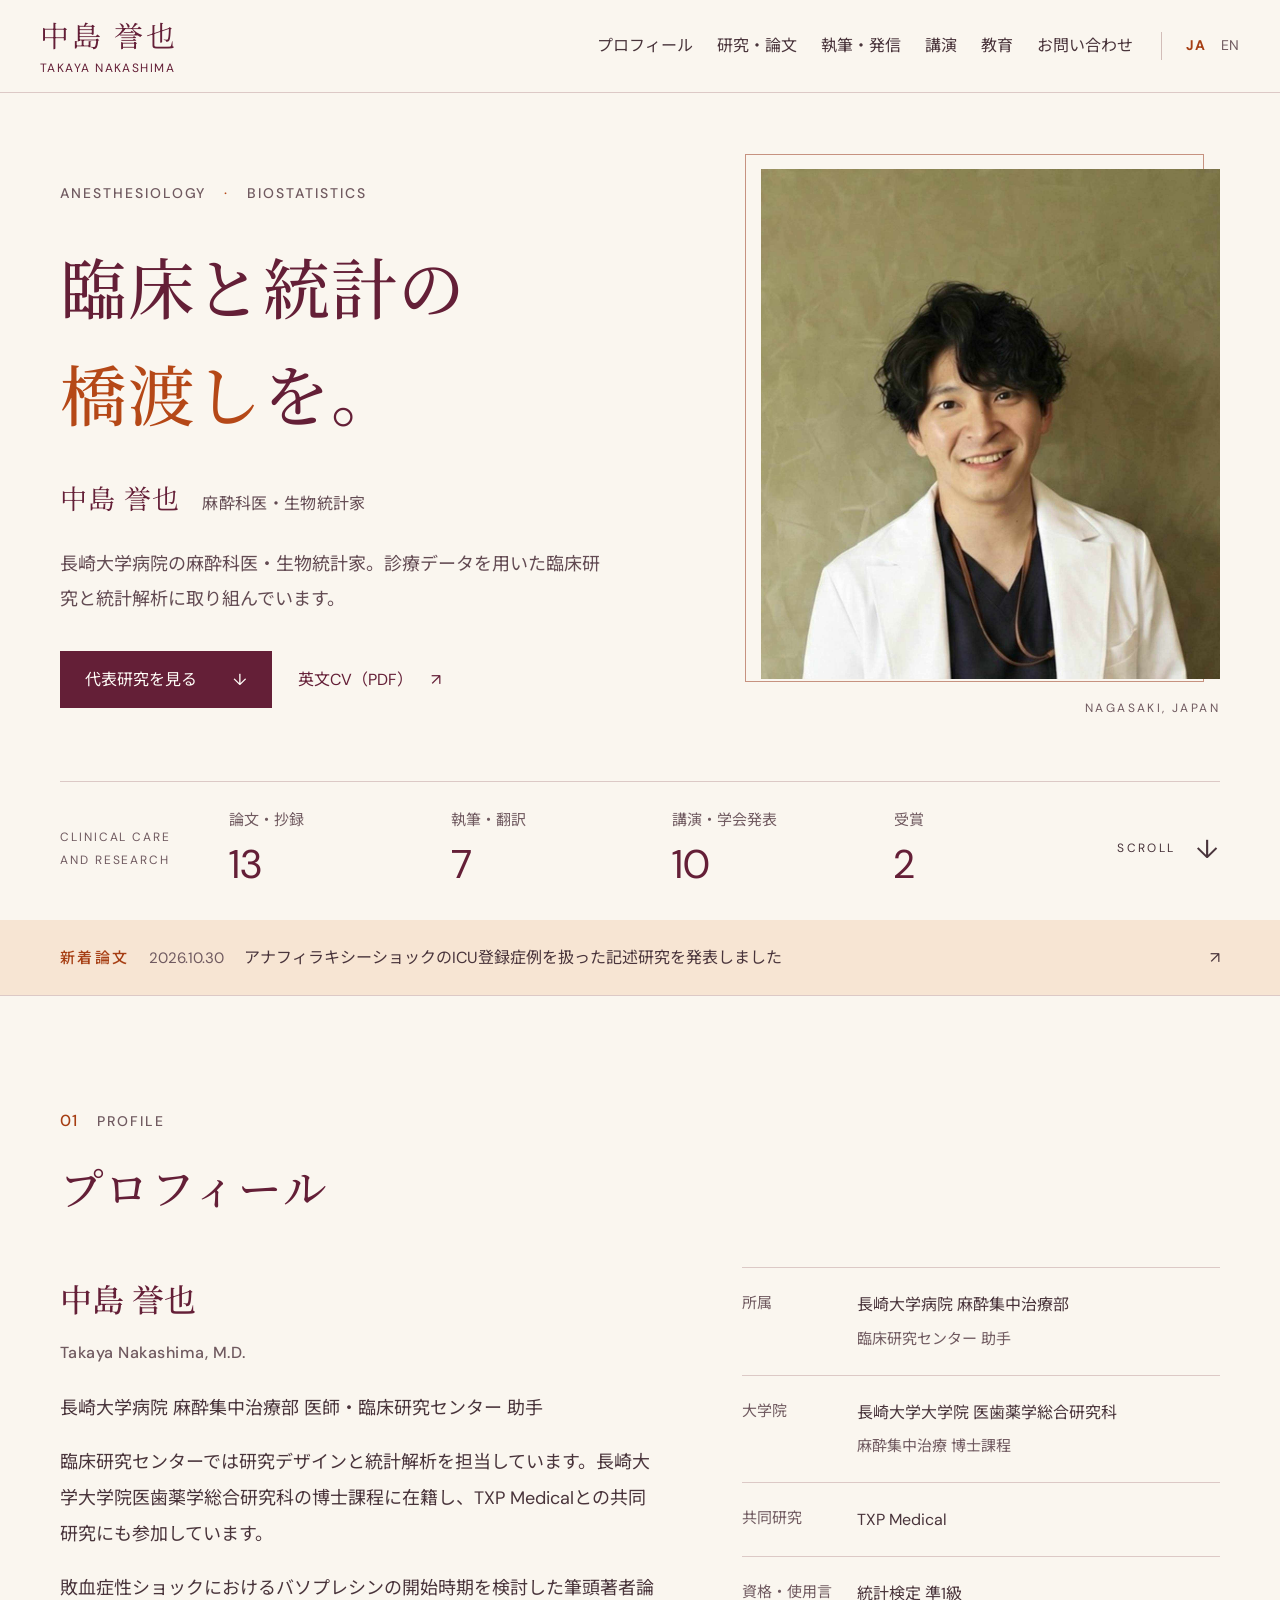
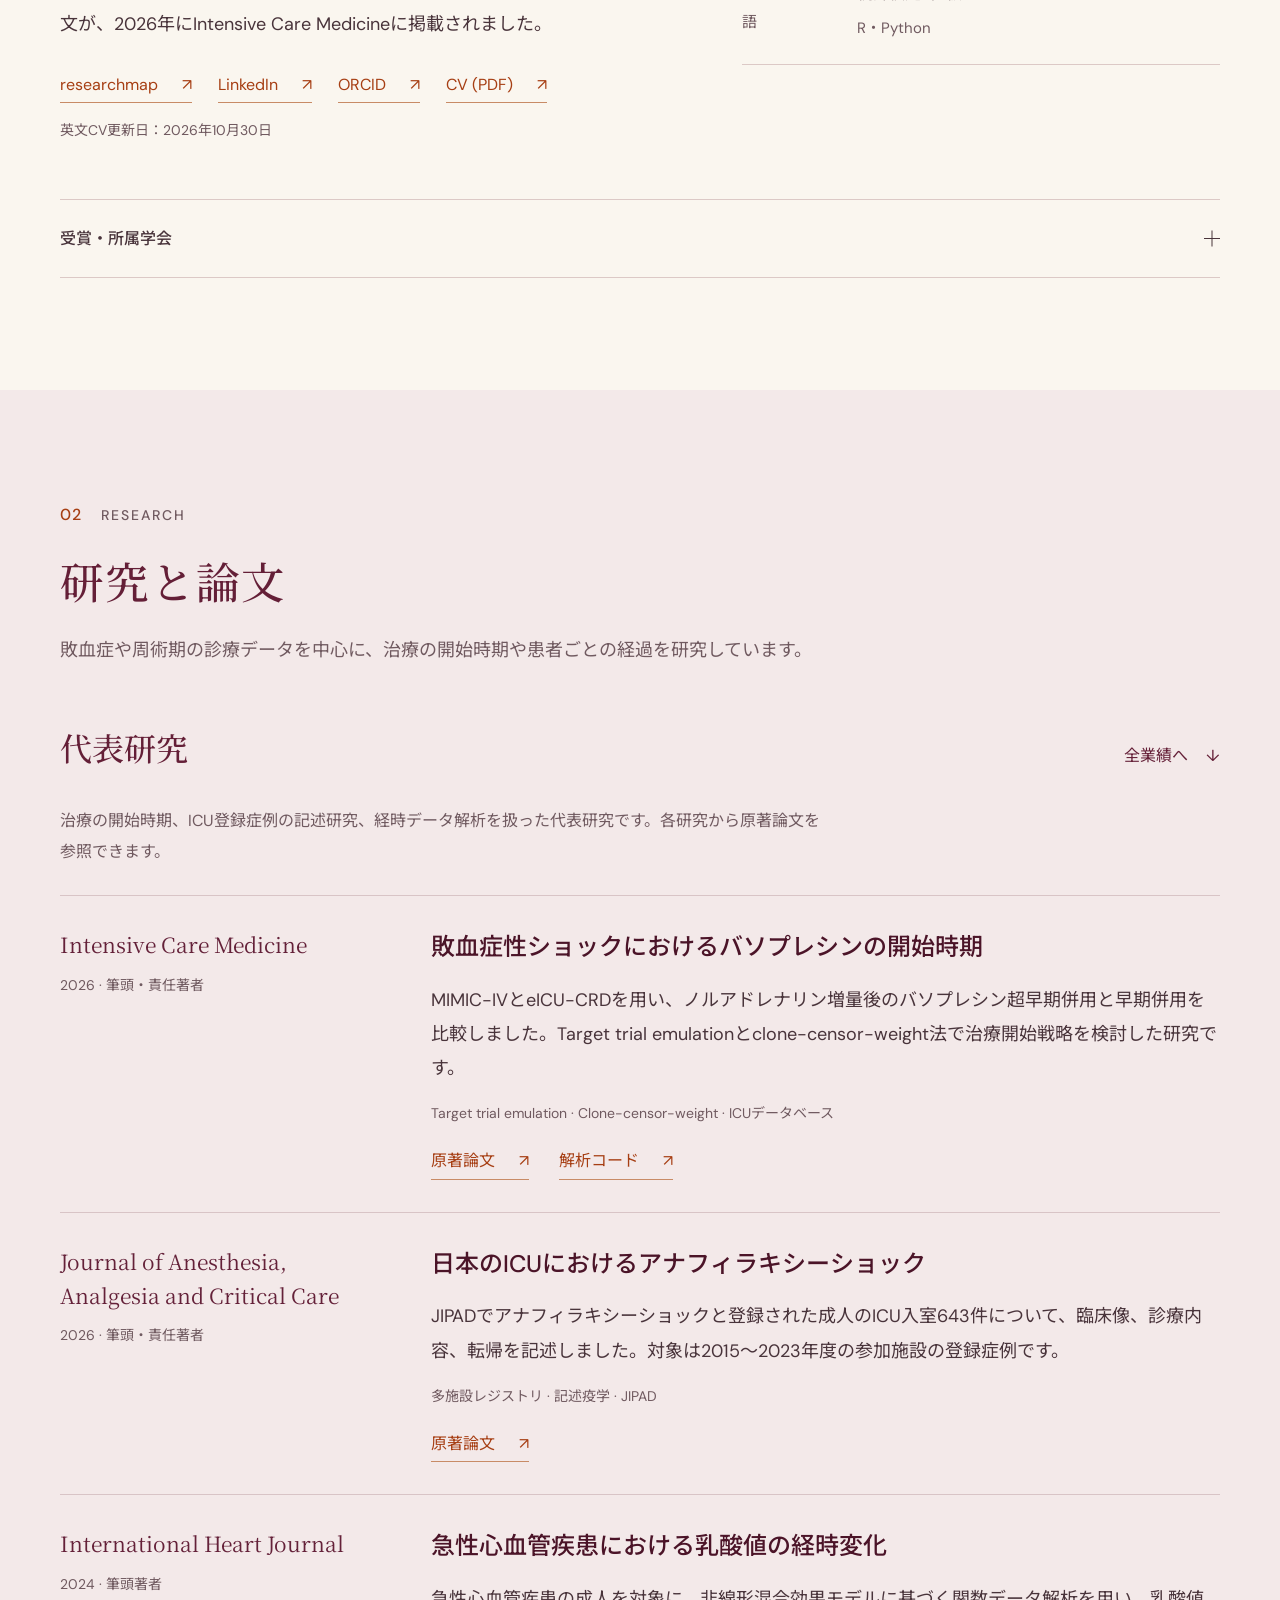
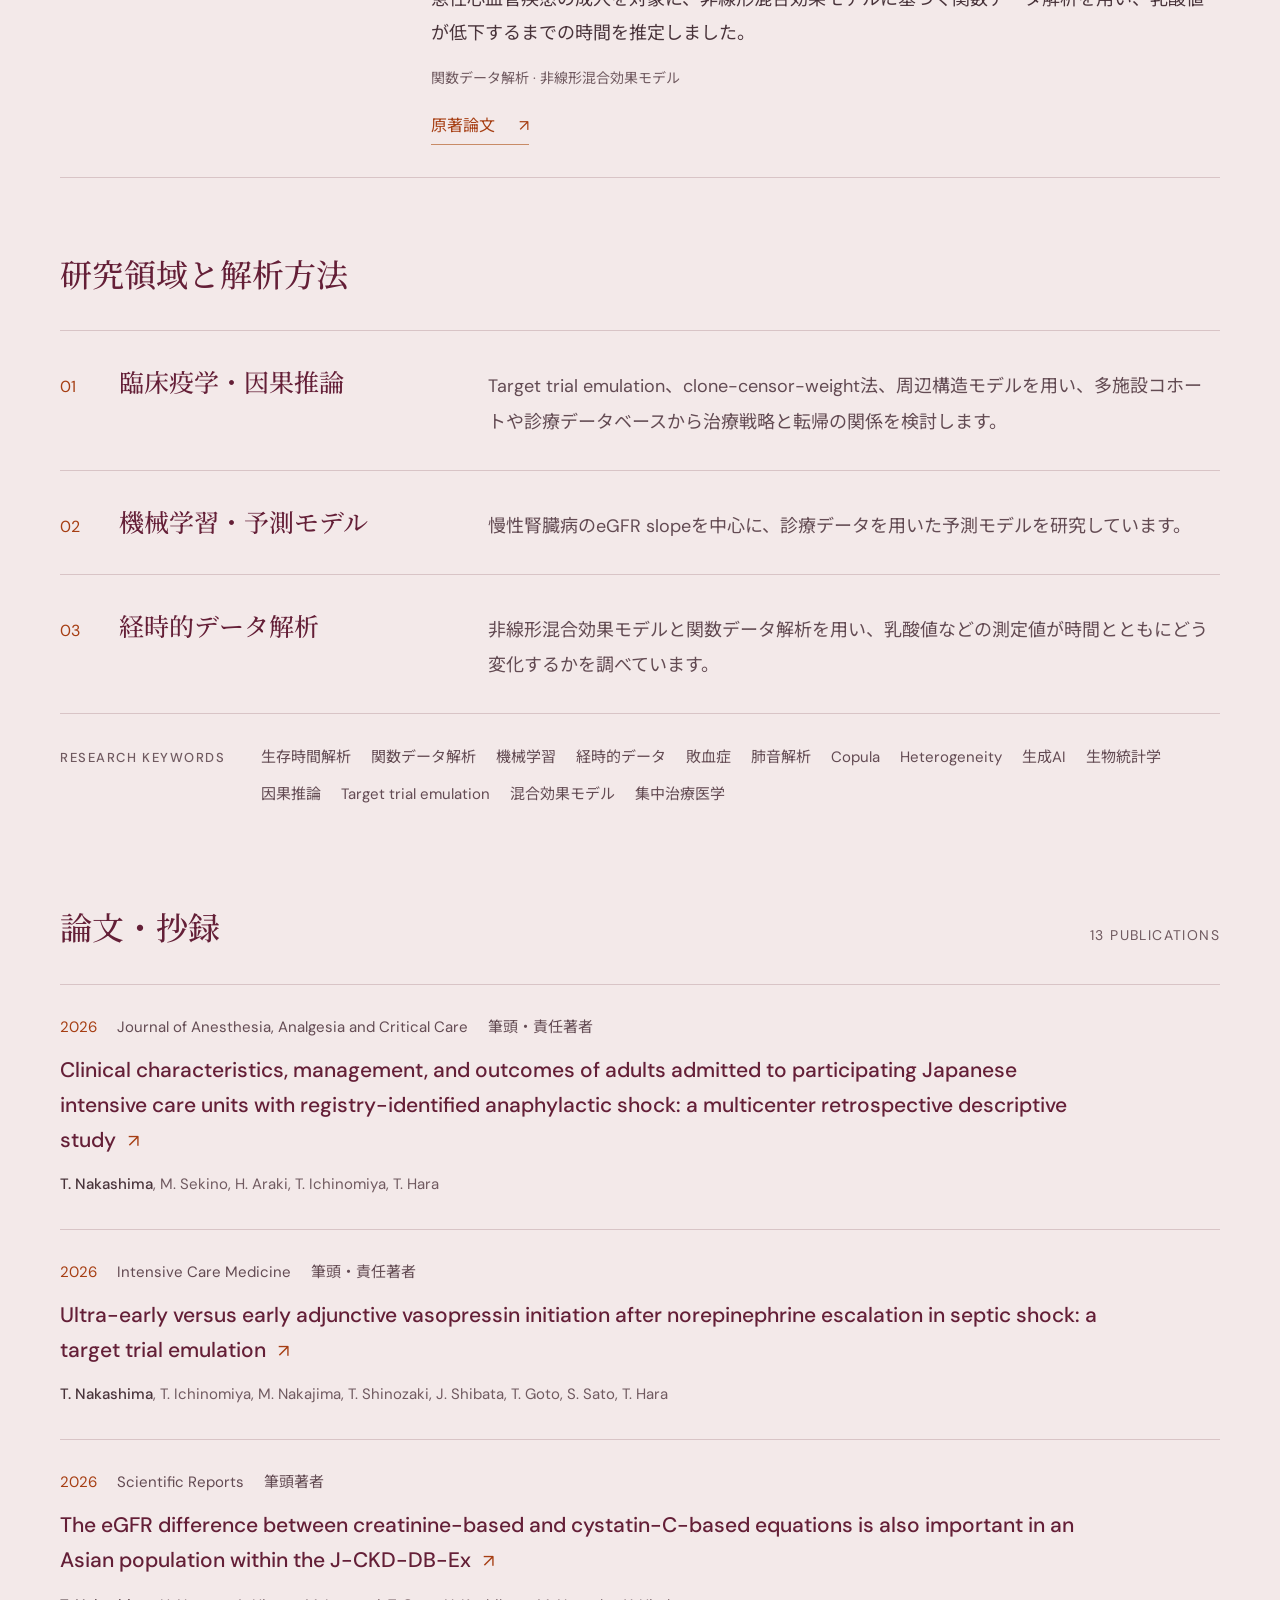
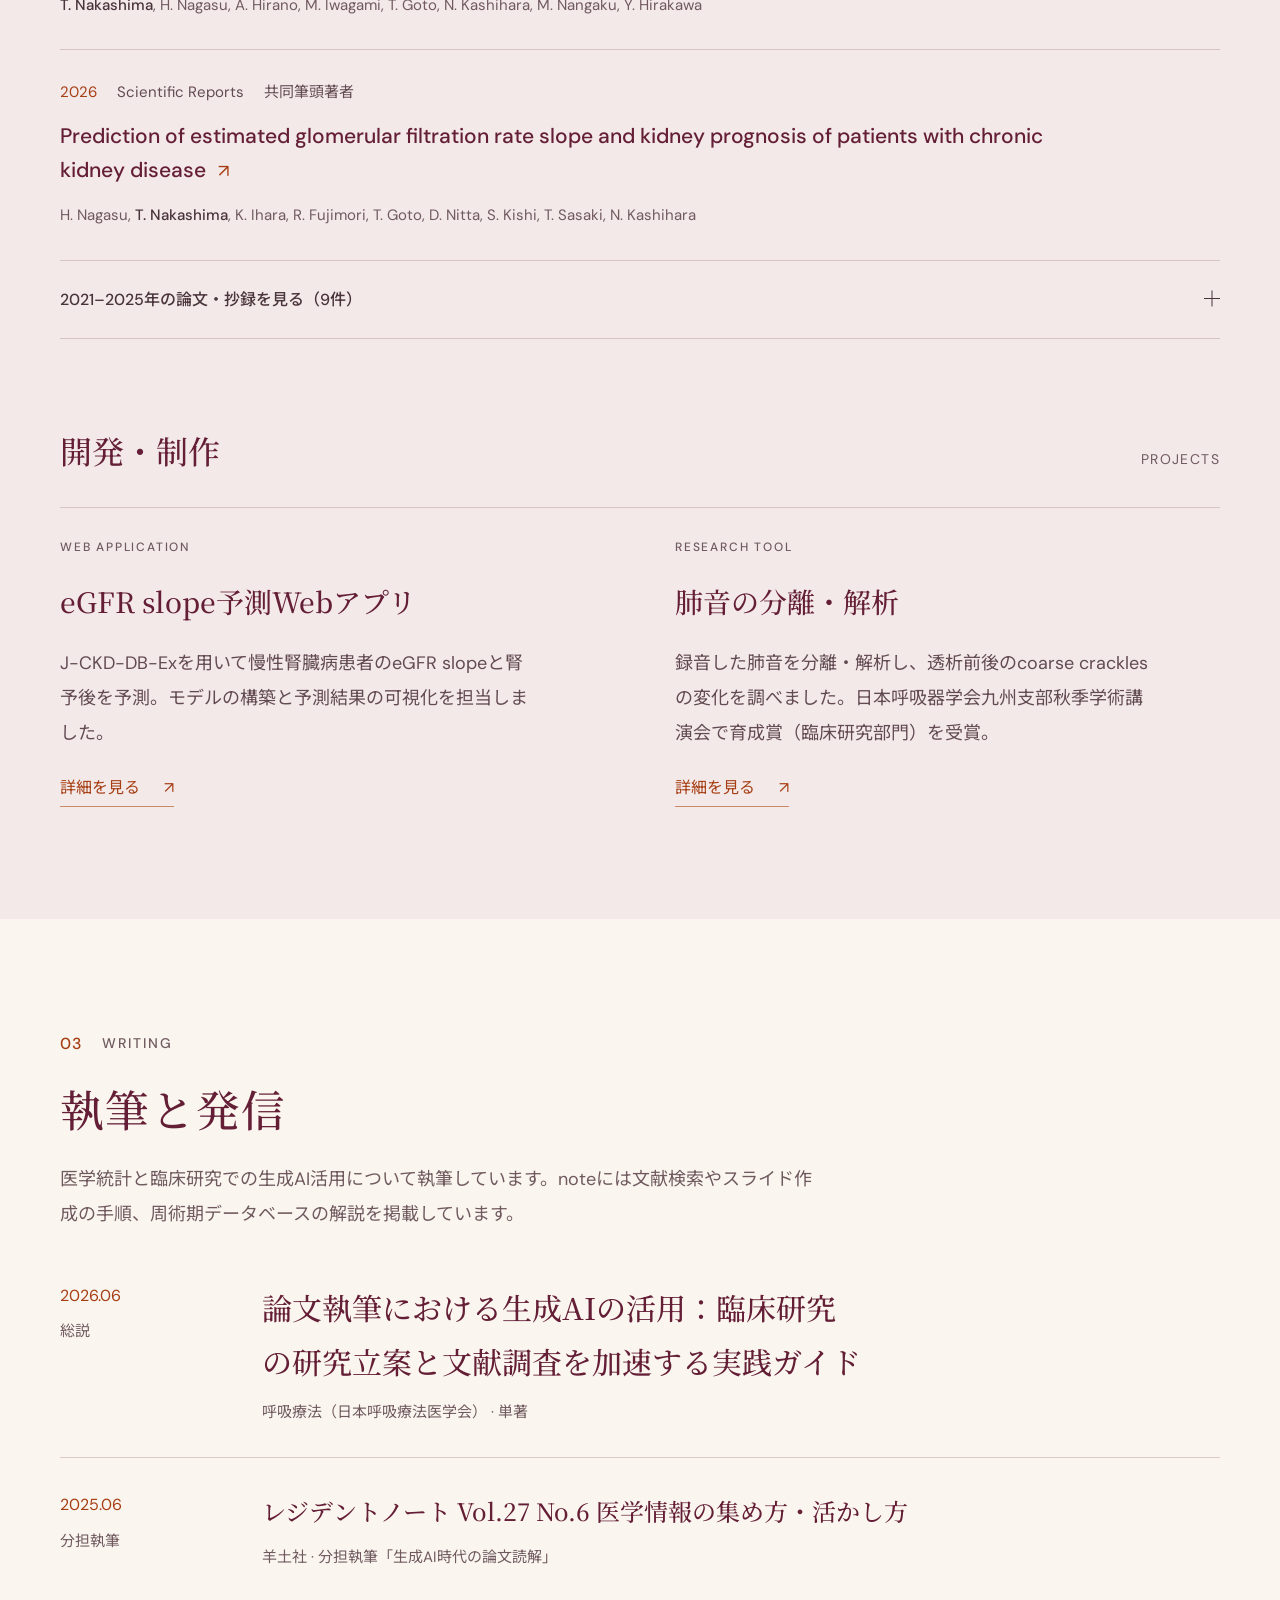
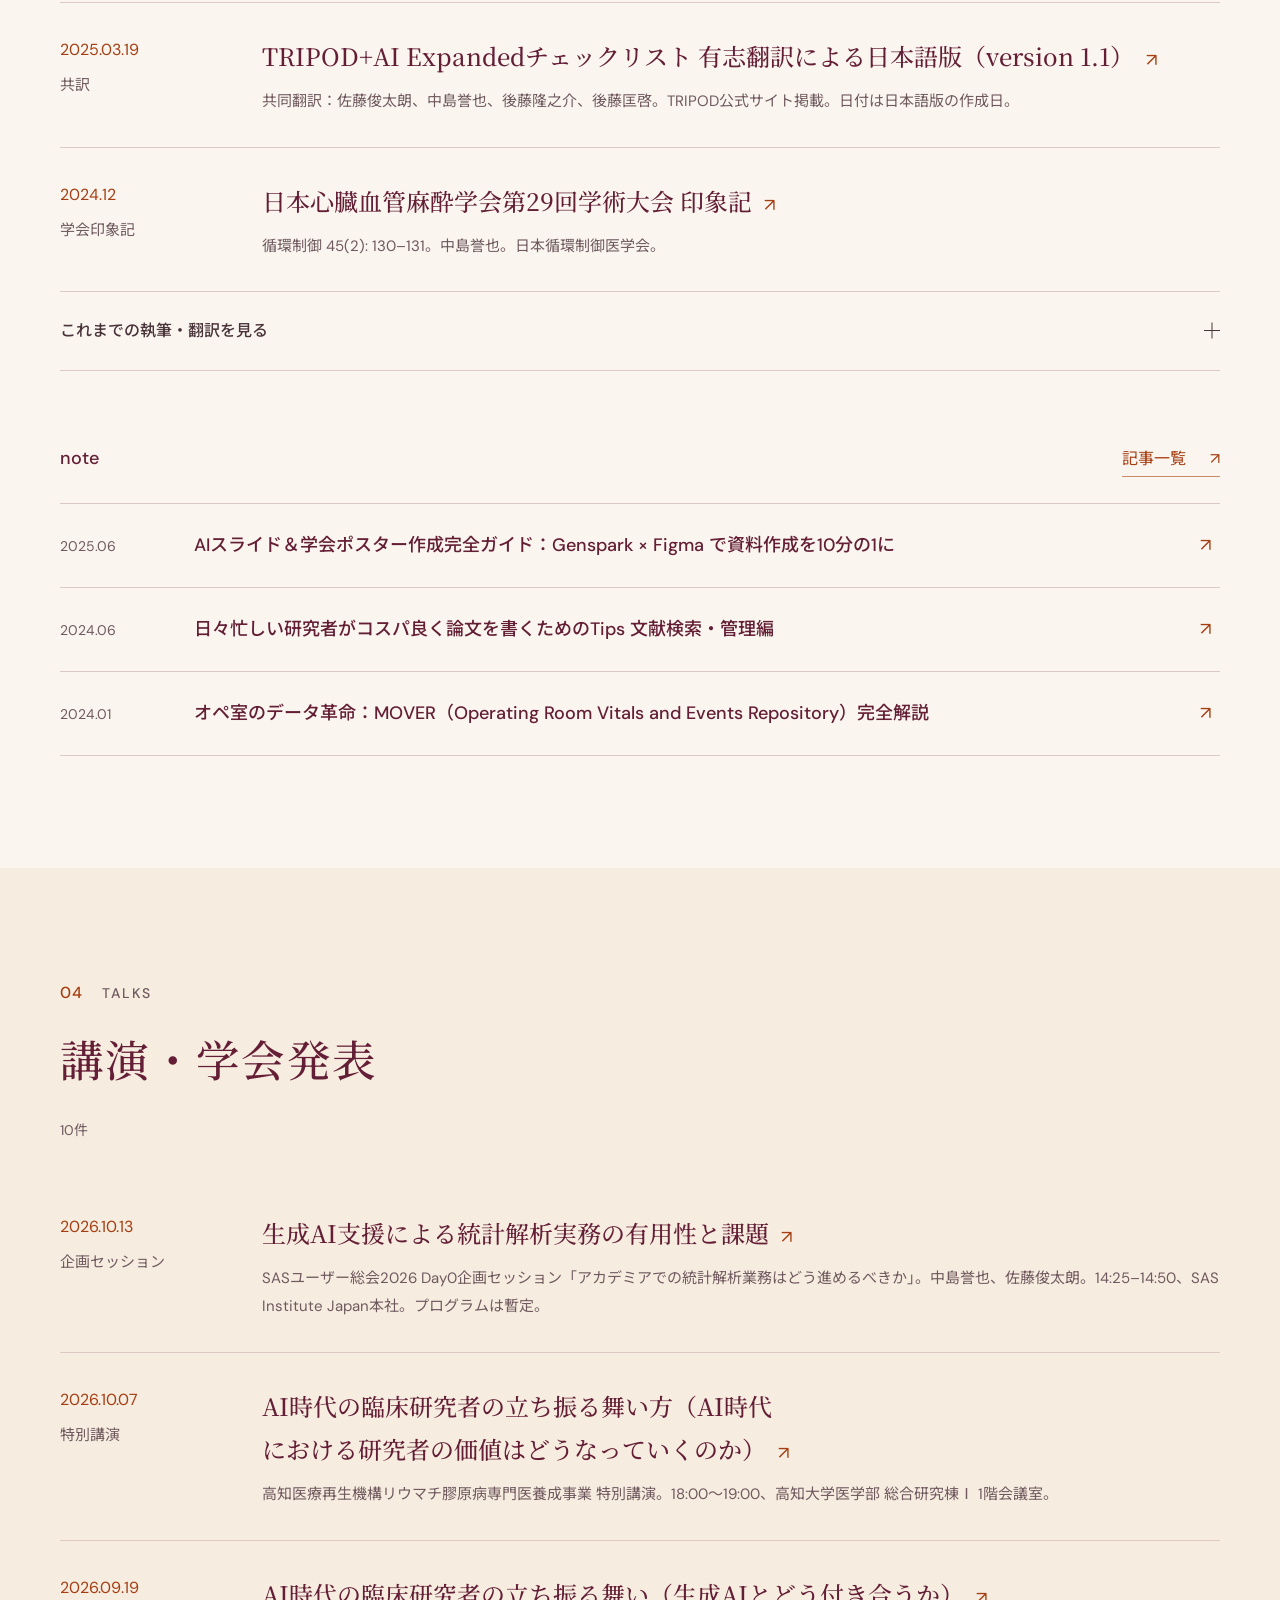
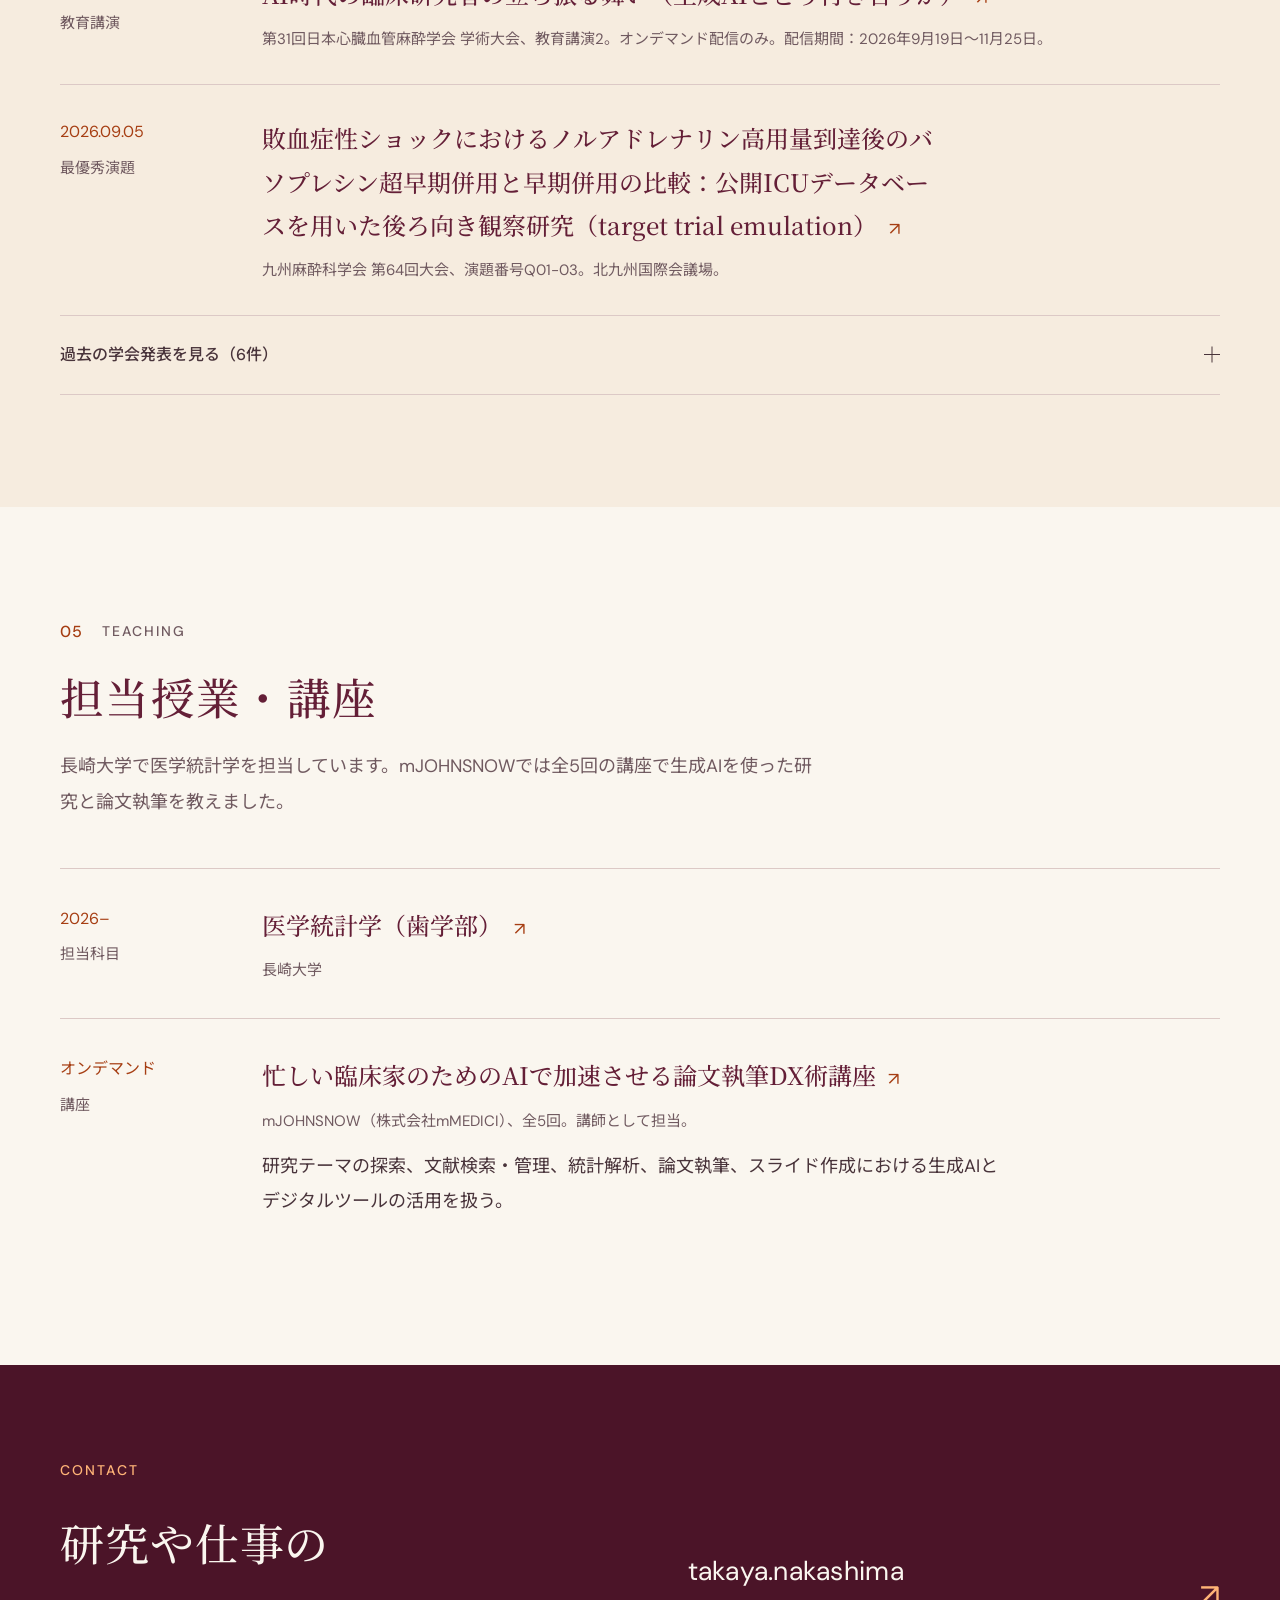
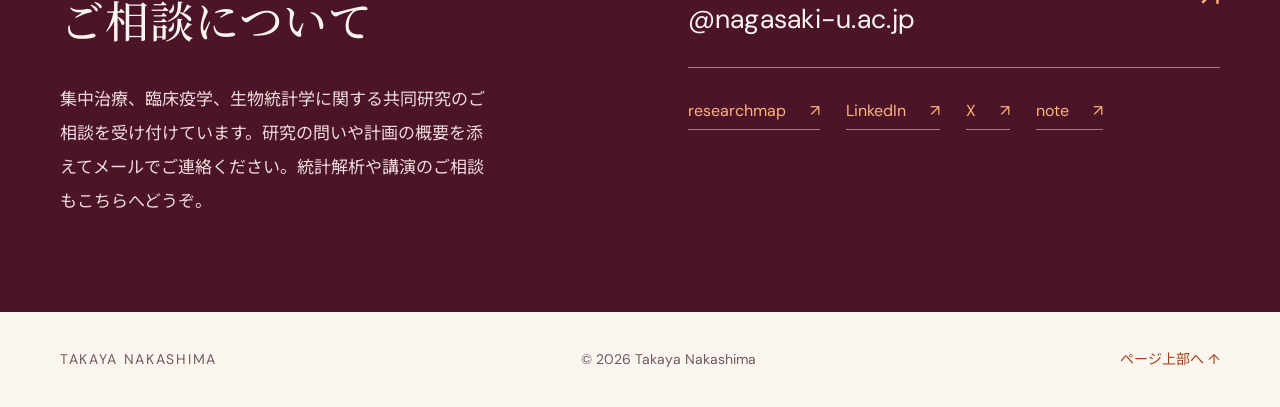
==== commit fc3f7534: "Expand research profile and refresh academic CV" ====
--- a/index.html
+++ b/index.html
@@ -9,6 +9,7 @@
 <link rel="canonical" href="https://nakashimatakaya.github.io/">
 <link rel="alternate" hreflang="ja" href="https://nakashimatakaya.github.io/">
 <link rel="alternate" hreflang="en" href="https://nakashimatakaya.github.io/en/">
+<link rel="alternate" hreflang="x-default" href="https://nakashimatakaya.github.io/en/">
 <meta property="og:title" content="中島誉也 | 臨床と統計の橋渡しを。">
 <meta property="og:description" content="長崎大学病院の麻酔科医・生物統計家。診療データを用いた臨床研究と統計解析に取り組んでいます。">
 <meta property="og:type" content="profile">
@@ -19,7 +20,7 @@
 <link rel="preconnect" href="https://fonts.googleapis.com">
 <link rel="preconnect" href="https://fonts.gstatic.com" crossorigin>
 <link href="https://fonts.googleapis.com/css2?family=Noto+Sans+JP:wght@400;500;600;700&family=Noto+Serif+JP:wght@400;500;600&family=DM+Sans:wght@400;500;600&display=swap" rel="stylesheet">
-<link rel="stylesheet" href="./style.css?v=20260922e">
+<link rel="stylesheet" href="./style.css?v=20261030a">
 <script defer src="./site.js?v=20260922e"></script>
 <script type="application/ld+json">{"@context": "https://schema.org", "@type": "Person", "name": "中島誉也", "alternateName": "Takaya Nakashima", "jobTitle": "Anesthesiologist and Biostatistician", "url": "https://nakashimatakaya.github.io/", "image": "https://nakashimatakaya.github.io/portrait.jpg", "worksFor": {"@type": "Organization", "name": "Nagasaki University Hospital"}, "sameAs": ["https://researchmap.jp/nakataka8228", "https://www.linkedin.com/in/%E8%AA%89%E4%B9%9F-%E4%B8%AD%E5%B3%B6-a26263443/", "https://orcid.org/0009-0001-4214-3945", "https://github.com/nakashimatakaya"]}</script>
 </head>
@@ -41,23 +42,25 @@
    <h1>臨床と統計の<br><em>橋渡し</em>を。</h1>
    <p class="hero-name">中島 誉也<span>麻酔科医・生物統計家</span></p>
    <p class="hero-lead">長崎大学病院の麻酔科医・生物統計家。診療データを用いた臨床研究と統計解析に取り組んでいます。</p>
-   <div class="hero-links"><a class="button" href="#research">研究・論文を見る<span aria-hidden="true">↗</span></a><a class="quiet-link" href="#profile">プロフィール<span aria-hidden="true">↓</span></a></div>
+   <div class="hero-links"><a class="button" href="#selected-research">代表研究を見る<span aria-hidden="true">↓</span></a><a class="quiet-link" href="./Takaya_Nakashima_CV.pdf" target="_blank" rel="noopener noreferrer">英文CV（PDF）<span aria-hidden="true">↗</span></a></div>
   </div>
   <figure class="hero-photo"><img src="./portrait.jpg" alt="中島誉也のポートレート" width="1968" height="1968" fetchpriority="high"><figcaption>NAGASAKI, JAPAN</figcaption></figure>
  </div>
- <div class="hero-bottom container"><p>CLINICAL CARE<br>AND RESEARCH</p><dl><div><dt>論文</dt><dd>13</dd></div><div><dt>執筆・翻訳</dt><dd>7</dd></div><div><dt>講演・学会発表</dt><dd>10</dd></div><div><dt>受賞</dt><dd>2</dd></div></dl><a href="#profile" class="scroll-cue">SCROLL <span>↓</span></a></div>
+ <div class="hero-bottom container"><p>CLINICAL CARE<br>AND RESEARCH</p><dl><div><dt>論文・抄録</dt><dd>13</dd></div><div><dt>執筆・翻訳</dt><dd>7</dd></div><div><dt>講演・学会発表</dt><dd>10</dd></div><div><dt>受賞</dt><dd>2</dd></div></dl><a href="#profile" class="scroll-cue">SCROLL <span>↓</span></a></div>
 </section>
 <aside class="news"><div class="container"><span class="eyebrow">新着論文</span><span class="news-date">2026.10.30</span><a href="https://doi.org/10.1186/s44158-026-00464-x" target="_blank" rel="noopener noreferrer">アナフィラキシーショックのICU登録症例を扱った記述研究を発表しました<span aria-hidden="true">↗</span></a></div></aside>
 <section class="section container" id="profile">
  <div class="section-head"><div class="eyebrow"><span>01</span>PROFILE</div><h2>プロフィール</h2></div>
- <div class="profile-grid"><div class="profile-copy"><h3>中島 誉也<span>Takaya Nakashima, M.D.</span></h3><p>長崎大学病院 麻酔集中治療部 医師・臨床研究センター 助手</p><p>臨床研究センターでは研究デザインと統計解析を担当しています。長崎大学大学院医歯薬学総合研究科の博士課程に在籍し、TXP Medicalとの共同研究にも参加しています。</p><div class="inline-links"><a class="text-link" href="https://researchmap.jp/nakataka8228" target="_blank" rel="noopener noreferrer">researchmap<span aria-hidden="true">↗</span></a><a class="text-link" href="https://www.linkedin.com/in/%E8%AA%89%E4%B9%9F-%E4%B8%AD%E5%B3%B6-a26263443/" target="_blank" rel="noopener noreferrer">LinkedIn<span aria-hidden="true">↗</span></a><a class="text-link" href="https://orcid.org/0009-0001-4214-3945" target="_blank" rel="noopener noreferrer">ORCID<span aria-hidden="true">↗</span></a><a class="text-link" href="./Takaya_Nakashima_CV.pdf" target="_blank">CV (PDF)<span>↗</span></a></div></div><dl class="profile-facts"><div><dt>所属</dt><dd>長崎大学病院 麻酔集中治療部<small>臨床研究センター 助手</small></dd></div><div><dt>大学院</dt><dd>長崎大学大学院 医歯薬学総合研究科<small>麻酔集中治療 博士課程</small></dd></div><div><dt>共同研究</dt><dd>TXP Medical</dd></div><div><dt>資格・使用言語</dt><dd>統計検定 準1級<small>R・Python</small></dd></div></dl></div>
+ <div class="profile-grid"><div class="profile-copy"><h3>中島 誉也<span>Takaya Nakashima, M.D.</span></h3><p>長崎大学病院 麻酔集中治療部 医師・臨床研究センター 助手</p><p>臨床研究センターでは研究デザインと統計解析を担当しています。長崎大学大学院医歯薬学総合研究科の博士課程に在籍し、TXP Medicalとの共同研究にも参加しています。</p><p>敗血症性ショックにおけるバソプレシンの開始時期を検討した筆頭著者論文が、2026年にIntensive Care Medicineに掲載されました。</p><div class="inline-links"><a class="text-link" href="https://researchmap.jp/nakataka8228" target="_blank" rel="noopener noreferrer">researchmap<span aria-hidden="true">↗</span></a><a class="text-link" href="https://www.linkedin.com/in/%E8%AA%89%E4%B9%9F-%E4%B8%AD%E5%B3%B6-a26263443/" target="_blank" rel="noopener noreferrer">LinkedIn<span aria-hidden="true">↗</span></a><a class="text-link" href="https://orcid.org/0009-0001-4214-3945" target="_blank" rel="noopener noreferrer">ORCID<span aria-hidden="true">↗</span></a><a class="text-link" href="./Takaya_Nakashima_CV.pdf" target="_blank" rel="noopener noreferrer">CV (PDF)<span aria-hidden="true">↗</span></a></div><p class="cv-updated">英文CV更新日：2026年10月30日</p></div><dl class="profile-facts"><div><dt>所属</dt><dd>長崎大学病院 麻酔集中治療部<small>臨床研究センター 助手</small></dd></div><div><dt>大学院</dt><dd>長崎大学大学院 医歯薬学総合研究科<small>麻酔集中治療 博士課程</small></dd></div><div><dt>共同研究</dt><dd>TXP Medical</dd></div><div><dt>資格・使用言語</dt><dd>統計検定 準1級<small>R・Python</small></dd></div></dl></div>
  <details class="disclosure profile-details" id="awards"><summary><span>受賞・所属学会</span><span aria-hidden="true" class="plus"></span></summary><div class="award-grid"><ol class="award-list"><li><span>2026.09</span><div><h3>九州麻酔科学会 第64回大会 最優秀演題</h3><p>日本麻酔科学会 九州支部</p><p>「敗血症性ショックにおけるノルアドレナリン高用量到達後のバソプレシン超早期併用と早期併用の比較：公開ICUデータベースを用いた後ろ向き観察研究（target trial emulation）」</p></div></li><li><span>2021.10</span><div><h3>育成賞［臨床研究部門］</h3><p>第87回 日本呼吸器学会・日本結核病学会 非結核性抗酸菌症学会 日本サルコイドーシス／肉芽腫性疾患学会 九州支部秋季学術講演会</p><p>「録音肺音の分離技術解析の透析前後の coarse crackles 変化への臨床的応用」</p></div></li></ol><div><h3>所属学会</h3><ul class="society-list"><li>日本麻酔科学会 <span>2024–</span></li><li>日本疫学会 <span>2022–</span></li><li>日本臨床疫学会 <span>2021–</span></li><li>日本メディカルAI学会 <span>2021–</span></li><li>日本行動計量学会 <span>2020–</span></li></ul></div></div></details>
 </section>
 <section class="section research-section" id="research"><div class="container">
  <div class="section-head"><div class="eyebrow"><span>02</span>RESEARCH</div><h2>研究と論文</h2><p class=section-intro>敗血症や周術期の診療データを中心に、治療の開始時期や患者ごとの経過を研究しています。</p></div>
- <div class="research-themes"><div class="research-row"><span class="theme-no">01</span><h3>臨床疫学・因果推論</h3><p>多施設コホートや診療データベースを用いた観察研究。Target trial emulationや周辺構造モデルを用いて治療選択と転帰の関係を検討します。</p></div><div class="research-row"><span class="theme-no">02</span><h3>機械学習・予測モデル</h3><p>慢性腎臓病のeGFR slopeを中心に、診療データを用いた予測モデルを研究しています。</p></div><div class="research-row"><span class="theme-no">03</span><h3>経時的データ解析</h3><p>非線形混合効果モデルと関数データ解析を用い、乳酸値などの測定値が時間とともにどう変化するかを調べています。</p></div></div>
+ <div class="selected-research" id="selected-research"><div class="subsection-head"><h3>代表研究</h3><a class="quiet-link" href="#papers">全業績へ<span aria-hidden="true">↓</span></a></div><p class="selected-intro">治療の開始時期、ICU登録症例の記述研究、経時データ解析を扱った代表研究です。各研究から原著論文を参照できます。</p><article class="selected-study"><div class="study-citation"><p>Intensive Care Medicine</p><span>2026 · 筆頭・責任著者</span></div><div class="study-summary"><h4>敗血症性ショックにおけるバソプレシンの開始時期</h4><p>MIMIC-IVとeICU-CRDを用い、ノルアドレナリン増量後のバソプレシン超早期併用と早期併用を比較しました。Target trial emulationとclone-censor-weight法で治療開始戦略を検討した研究です。</p><p class="study-methods">Target trial emulation · Clone-censor-weight · ICUデータベース</p><div class="study-links"><a class="text-link" href="https://doi.org/10.1007/s00134-026-08575-3" target="_blank" rel="noopener noreferrer">原著論文<span aria-hidden="true">↗</span></a><a class="text-link" href="https://github.com/nakashimatakaya/vasopressin-timing-target-trial-emulation" target="_blank" rel="noopener noreferrer">解析コード<span aria-hidden="true">↗</span></a></div></div></article><article class="selected-study"><div class="study-citation"><p>Journal of Anesthesia, Analgesia and Critical Care</p><span>2026 · 筆頭・責任著者</span></div><div class="study-summary"><h4>日本のICUにおけるアナフィラキシーショック</h4><p>JIPADでアナフィラキシーショックと登録された成人のICU入室643件について、臨床像、診療内容、転帰を記述しました。対象は2015〜2023年度の参加施設の登録症例です。</p><p class="study-methods">多施設レジストリ · 記述疫学 · JIPAD</p><div class="study-links"><a class="text-link" href="https://doi.org/10.1186/s44158-026-00464-x" target="_blank" rel="noopener noreferrer">原著論文<span aria-hidden="true">↗</span></a></div></div></article><article class="selected-study"><div class="study-citation"><p>International Heart Journal</p><span>2024 · 筆頭著者</span></div><div class="study-summary"><h4>急性心血管疾患における乳酸値の経時変化</h4><p>急性心血管疾患の成人を対象に、非線形混合効果モデルに基づく関数データ解析を用い、乳酸値が低下するまでの時間を推定しました。</p><p class="study-methods">関数データ解析 · 非線形混合効果モデル</p><div class="study-links"><a class="text-link" href="https://doi.org/10.1536/ihj.23-659" target="_blank" rel="noopener noreferrer">原著論文<span aria-hidden="true">↗</span></a></div></div></article></div>
+ <div class="subsection-head methods-heading"><h3>研究領域と解析方法</h3></div>
+ <div class="research-themes"><div class="research-row"><span class="theme-no">01</span><h3>臨床疫学・因果推論</h3><p>Target trial emulation、clone-censor-weight法、周辺構造モデルを用い、多施設コホートや診療データベースから治療戦略と転帰の関係を検討します。</p></div><div class="research-row"><span class="theme-no">02</span><h3>機械学習・予測モデル</h3><p>慢性腎臓病のeGFR slopeを中心に、診療データを用いた予測モデルを研究しています。</p></div><div class="research-row"><span class="theme-no">03</span><h3>経時的データ解析</h3><p>非線形混合効果モデルと関数データ解析を用い、乳酸値などの測定値が時間とともにどう変化するかを調べています。</p></div></div>
  <div class="keyword-area"><h3>RESEARCH KEYWORDS</h3><ul><li>生存時間解析</li><li>関数データ解析</li><li>機械学習</li><li>経時的データ</li><li>敗血症</li><li>肺音解析</li><li>Copula</li><li>Heterogeneity</li><li>生成AI</li><li>生物統計学</li><li>因果推論</li><li>Target trial emulation</li><li>混合効果モデル</li><li>集中治療医学</li></ul></div>
- <div class="publications" id="papers"><div class="subsection-head"><h3>論文</h3><span>13 PUBLICATIONS</span></div><ol class="paper-list"><li class="paper"><div class="paper-meta"><span>2026</span><span>Journal of Anesthesia, Analgesia and Critical Care</span><span>筆頭著者</span></div><h3><a href="https://doi.org/10.1186/s44158-026-00464-x" target="_blank" rel="noopener noreferrer">Clinical characteristics, management, and outcomes of adults admitted to participating Japanese intensive care units with registry-identified anaphylactic shock: a multicenter retrospective descriptive study<span class="record-arrow" aria-hidden="true">↗</span></a></h3><p class="authors"><strong>T. Nakashima</strong>, M. Sekino, H. Araki, T. Ichinomiya, T. Hara</p></li><li class="paper"><div class="paper-meta"><span>2026</span><span>Intensive Care Medicine</span><span>筆頭著者</span></div><h3><a href="https://doi.org/10.1007/s00134-026-08575-3" target="_blank" rel="noopener noreferrer">Ultra-early versus early adjunctive vasopressin initiation after norepinephrine escalation in septic shock: a target trial emulation<span class="record-arrow" aria-hidden="true">↗</span></a></h3><p class="authors"><strong>T. Nakashima</strong>, T. Ichinomiya, M. Nakajima, T. Shinozaki, J. Shibata, T. Goto, S. Sato, T. Hara</p></li><li class="paper"><div class="paper-meta"><span>2026</span><span>Scientific Reports</span><span>筆頭著者</span></div><h3><a href="https://researchmap.jp/nakataka8228" target="_blank" rel="noopener noreferrer">The eGFR difference between creatinine-based and cystatin-C-based equations is also important in an Asian population within the J-CKD-DB-Ex<span class="record-arrow" aria-hidden="true">↗</span></a></h3><p class="authors"><strong>T. Nakashima</strong>, H. Nagasu, A. Hirano, M. Iwagami, T. Goto, N. Kashihara, M. Nangaku, Y. Hirakawa</p></li><li class="paper"><div class="paper-meta"><span>2026</span><span>Scientific Reports</span><span>共同筆頭著者</span></div><h3><a href="https://researchmap.jp/nakataka8228/published_papers/52240508" target="_blank" rel="noopener noreferrer">Prediction of estimated glomerular filtration rate slope and kidney prognosis of patients with chronic kidney disease<span class="record-arrow" aria-hidden="true">↗</span></a></h3><p class="authors">H. Nagasu, <strong>T. Nakashima</strong>, K. Ihara, R. Fujimori, T. Goto, D. Nitta, S. Kishi, T. Sasaki, N. Kashihara</p></li></ol><details class="disclosure"><summary><span>2021–2025年の論文を見る（9件）</span><span class="plus" aria-hidden="true"></span></summary><ol class="paper-list"><li class="paper"><div class="paper-meta"><span>2025</span><span>Clinical and Experimental Nephrology</span><span>共同筆頭著者</span></div><h3><a href="https://researchmap.jp/nakataka8228/published_papers/51880036" target="_blank" rel="noopener noreferrer">Proteinuria reduction as a surrogate endpoint for clinical study of IgA nephropathy in Japanese patients: data from the J-CKD-DB-Ex<span class="record-arrow" aria-hidden="true">↗</span></a></h3><p class="authors">N. Kashihara, S. Itano, <strong>T. Nakashima</strong>, T. Goto, K. Yoshihara, S. Eguchi, K. Iekushi, Y. Isaka, H. Nagasu</p></li><li class="paper"><div class="paper-meta"><span>2025</span><span>Intensive Care Medicine</span></div><h3><a href="https://researchmap.jp/nakataka8228/published_papers/51027689" target="_blank" rel="noopener noreferrer">A reappraisal of association between ventilator-associated events and mortality among critically ill patients using marginal structural model: multicenter observational study<span class="record-arrow" aria-hidden="true">↗</span></a></h3><p class="authors">S. Nakahashi, K. Suzuki, <strong>T. Nakashima</strong>, Y. Hayashi, Y. Tanabe, A. Tanaka, S. Hashiuchi, C. Yamashita, Y. Ito, T. Wada, et al.</p></li><li class="paper"><div class="paper-meta"><span>2025</span><span>Critical Care Medicine</span><span>共同筆頭著者</span></div><h3><a href="https://researchmap.jp/nakataka8228/published_papers/49239661" target="_blank" rel="noopener noreferrer">Phenotypes of Functional Decline or Recovery in Sepsis ICU Survivors: Insights From a 1-Year Follow-Up Multicenter Cohort Analysis<span class="record-arrow" aria-hidden="true">↗</span></a></h3><p class="authors">K. Liu, <strong>T. Nakashima</strong>, T. Goto, K. Nakamura, H. Nakano, M. Motoki, H. Kamijo, A. Matsuoka, K. Ishii, Y. Morita, et al.</p></li><li class="paper"><div class="paper-meta"><span>2025</span><span>日本腎臓学会誌 67(4)</span></div><h3><a href="https://jglobal.jst.go.jp/detail?JGLOBAL_ID=202502273103904762" target="_blank" rel="noopener noreferrer">J-CKD-DB-Exを用いた慢性腎臓病患者のeGFR slope予測モデルの開発とwebアプリによるリスクの可視化<span class="record-arrow" aria-hidden="true">↗</span></a></h3><p class="authors">長洲一, <strong>中島誉也</strong>, 渭原克仁, 藤森遼, 後藤匡啓, 新田大介, 岸誠司, 佐々木環, 柏原直樹</p></li><li class="paper"><div class="paper-meta"><span>2024</span><span>International Heart Journal 65(6)</span><span>筆頭著者</span></div><h3><a href="https://researchmap.jp/nakataka8228/published_papers/48580003" target="_blank" rel="noopener noreferrer">Estimating the Timeframe of Lactate Reduction in Acute Cardiovascular Disease Using Functional Data Analysis Based on Nonlinear Mixed Effects Models<span class="record-arrow" aria-hidden="true">↗</span></a></h3><p class="authors"><strong>T. Nakashima</strong>, S. Sato, H. Matsui, A. Mizuno</p></li><li class="paper"><div class="paper-meta"><span>2024</span><span>Clinical and Experimental Nephrology</span><span>共同筆頭著者</span></div><h3><a href="https://researchmap.jp/nakataka8228/published_papers/45877886" target="_blank" rel="noopener noreferrer">Association of serum magnesium levels with renal prognosis in patients with chronic kidney disease<span class="record-arrow" aria-hidden="true">↗</span></a></h3><p class="authors">S. Kishi, <strong>T. Nakashima</strong>, T. Goto, H. Nagasu, C. R. Brooks, H. Okada, K. Tamura, T. Nakano, I. Narita, S. Maruyama, et al.</p></li><li class="paper"><div class="paper-meta"><span>2023</span><span>Intensive Care Medicine</span></div><h3><a href="https://researchmap.jp/nakataka8228/published_papers/43261512" target="_blank" rel="noopener noreferrer">Clinical implications of urine output-based sepsis-associated acute kidney injury<span class="record-arrow" aria-hidden="true">↗</span></a></h3><p class="authors">D. Kasugai, <strong>T. Nakashima</strong>, T. Goto</p></li><li class="paper"><div class="paper-meta"><span>2022</span><span>長崎医学会雑誌 97(1)</span><span>筆頭著者</span></div><h3><a href="https://researchmap.jp/nakataka8228/published_papers/43860537" target="_blank" rel="noopener noreferrer">新しい録音機器と解析技術を用いた肺音解析システムの医師聴診の補助ツールとしての可能性<span class="record-arrow" aria-hidden="true">↗</span></a></h3><p class="authors"><strong>中島誉也</strong>, 尾長谷靖, 深堀範, 福島千鶴, 入来隼, 永江由香, 山口博之, 坂本憲穂, 石松祐二, 山田頼弥, et al.</p></li><li class="paper"><div class="paper-meta"><span>2021</span><span>BMC Anesthesiology 21(1)</span></div><h3><a href="https://researchmap.jp/nakataka8228/published_papers/40018542" target="_blank" rel="noopener noreferrer">Association between preoperative toe perfusion index and maternal core temperature decrease during cesarean delivery under spinal anesthesia: a prospective cohort study<span class="record-arrow" aria-hidden="true">↗</span></a></h3><p class="authors">S. Kaneko, K. Hara, S. Sato, <strong>T. Nakashima</strong>, Y. Kawazoe, M. Taguchi, S. Urabe, A. Nakao, K. Hamada, M. Yamaguchi, et al.</p></li></ol></details></div>
+ <div class="publications" id="papers"><div class="subsection-head"><h3>論文・抄録</h3><span>13 PUBLICATIONS</span></div><ol class="paper-list"><li class="paper"><div class="paper-meta"><span>2026</span><span>Journal of Anesthesia, Analgesia and Critical Care</span><span>筆頭・責任著者</span></div><h3><a href="https://doi.org/10.1186/s44158-026-00464-x" target="_blank" rel="noopener noreferrer">Clinical characteristics, management, and outcomes of adults admitted to participating Japanese intensive care units with registry-identified anaphylactic shock: a multicenter retrospective descriptive study<span class="record-arrow" aria-hidden="true">↗</span></a></h3><p class="authors"><strong>T. Nakashima</strong>, M. Sekino, H. Araki, T. Ichinomiya, T. Hara</p></li><li class="paper"><div class="paper-meta"><span>2026</span><span>Intensive Care Medicine</span><span>筆頭・責任著者</span></div><h3><a href="https://doi.org/10.1007/s00134-026-08575-3" target="_blank" rel="noopener noreferrer">Ultra-early versus early adjunctive vasopressin initiation after norepinephrine escalation in septic shock: a target trial emulation<span class="record-arrow" aria-hidden="true">↗</span></a></h3><p class="authors"><strong>T. Nakashima</strong>, T. Ichinomiya, M. Nakajima, T. Shinozaki, J. Shibata, T. Goto, S. Sato, T. Hara</p></li><li class="paper"><div class="paper-meta"><span>2026</span><span>Scientific Reports</span><span>筆頭著者</span></div><h3><a href="https://researchmap.jp/nakataka8228" target="_blank" rel="noopener noreferrer">The eGFR difference between creatinine-based and cystatin-C-based equations is also important in an Asian population within the J-CKD-DB-Ex<span class="record-arrow" aria-hidden="true">↗</span></a></h3><p class="authors"><strong>T. Nakashima</strong>, H. Nagasu, A. Hirano, M. Iwagami, T. Goto, N. Kashihara, M. Nangaku, Y. Hirakawa</p></li><li class="paper"><div class="paper-meta"><span>2026</span><span>Scientific Reports</span><span>共同筆頭著者</span></div><h3><a href="https://researchmap.jp/nakataka8228/published_papers/52240508" target="_blank" rel="noopener noreferrer">Prediction of estimated glomerular filtration rate slope and kidney prognosis of patients with chronic kidney disease<span class="record-arrow" aria-hidden="true">↗</span></a></h3><p class="authors">H. Nagasu, <strong>T. Nakashima</strong>, K. Ihara, R. Fujimori, T. Goto, D. Nitta, S. Kishi, T. Sasaki, N. Kashihara</p></li></ol><details class="disclosure"><summary><span>2021–2025年の論文・抄録を見る（9件）</span><span class="plus" aria-hidden="true"></span></summary><ol class="paper-list"><li class="paper"><div class="paper-meta"><span>2025</span><span>Clinical and Experimental Nephrology</span><span>共同筆頭著者</span></div><h3><a href="https://researchmap.jp/nakataka8228/published_papers/51880036" target="_blank" rel="noopener noreferrer">Proteinuria reduction as a surrogate endpoint for clinical study of IgA nephropathy in Japanese patients: data from the J-CKD-DB-Ex<span class="record-arrow" aria-hidden="true">↗</span></a></h3><p class="authors">N. Kashihara, S. Itano, <strong>T. Nakashima</strong>, T. Goto, K. Yoshihara, S. Eguchi, K. Iekushi, Y. Isaka, H. Nagasu</p></li><li class="paper"><div class="paper-meta"><span>2025</span><span>Intensive Care Medicine</span></div><h3><a href="https://researchmap.jp/nakataka8228/published_papers/51027689" target="_blank" rel="noopener noreferrer">A reappraisal of association between ventilator-associated events and mortality among critically ill patients using marginal structural model: multicenter observational study<span class="record-arrow" aria-hidden="true">↗</span></a></h3><p class="authors">S. Nakahashi, K. Suzuki, <strong>T. Nakashima</strong>, Y. Hayashi, Y. Tanabe, A. Tanaka, S. Hashiuchi, C. Yamashita, Y. Ito, T. Wada, et al.</p></li><li class="paper"><div class="paper-meta"><span>2025</span><span>Critical Care Medicine</span><span>共同筆頭著者</span></div><h3><a href="https://researchmap.jp/nakataka8228/published_papers/49239661" target="_blank" rel="noopener noreferrer">Phenotypes of Functional Decline or Recovery in Sepsis ICU Survivors: Insights From a 1-Year Follow-Up Multicenter Cohort Analysis<span class="record-arrow" aria-hidden="true">↗</span></a></h3><p class="authors">K. Liu, <strong>T. Nakashima</strong>, T. Goto, K. Nakamura, H. Nakano, M. Motoki, H. Kamijo, A. Matsuoka, K. Ishii, Y. Morita, et al.</p></li><li class="paper"><div class="paper-meta"><span>2025</span><span>日本腎臓学会誌 67(4)</span><span>学会抄録</span></div><h3><a href="https://jglobal.jst.go.jp/detail?JGLOBAL_ID=202502273103904762" target="_blank" rel="noopener noreferrer">J-CKD-DB-Exを用いた慢性腎臓病患者のeGFR slope予測モデルの開発とwebアプリによるリスクの可視化<span class="record-arrow" aria-hidden="true">↗</span></a></h3><p class="authors">長洲一, <strong>中島誉也</strong>, 渭原克仁, 藤森遼, 後藤匡啓, 新田大介, 岸誠司, 佐々木環, 柏原直樹</p></li><li class="paper"><div class="paper-meta"><span>2024</span><span>International Heart Journal 65(6)</span><span>筆頭著者</span></div><h3><a href="https://doi.org/10.1536/ihj.23-659" target="_blank" rel="noopener noreferrer">Estimating the Timeframe of Lactate Reduction in Acute Cardiovascular Disease Using Functional Data Analysis Based on Nonlinear Mixed Effects Models<span class="record-arrow" aria-hidden="true">↗</span></a></h3><p class="authors"><strong>T. Nakashima</strong>, S. Sato, H. Matsui, A. Mizuno</p></li><li class="paper"><div class="paper-meta"><span>2024</span><span>Clinical and Experimental Nephrology</span><span>共同筆頭著者</span></div><h3><a href="https://researchmap.jp/nakataka8228/published_papers/45877886" target="_blank" rel="noopener noreferrer">Association of serum magnesium levels with renal prognosis in patients with chronic kidney disease<span class="record-arrow" aria-hidden="true">↗</span></a></h3><p class="authors">S. Kishi, <strong>T. Nakashima</strong>, T. Goto, H. Nagasu, C. R. Brooks, H. Okada, K. Tamura, T. Nakano, I. Narita, S. Maruyama, et al.</p></li><li class="paper"><div class="paper-meta"><span>2023</span><span>Intensive Care Medicine</span></div><h3><a href="https://researchmap.jp/nakataka8228/published_papers/43261512" target="_blank" rel="noopener noreferrer">Clinical implications of urine output-based sepsis-associated acute kidney injury<span class="record-arrow" aria-hidden="true">↗</span></a></h3><p class="authors">D. Kasugai, <strong>T. Nakashima</strong>, T. Goto</p></li><li class="paper"><div class="paper-meta"><span>2022</span><span>長崎医学会雑誌 97(1)</span><span>筆頭著者</span></div><h3><a href="https://researchmap.jp/nakataka8228/published_papers/43860537" target="_blank" rel="noopener noreferrer">新しい録音機器と解析技術を用いた肺音解析システムの医師聴診の補助ツールとしての可能性<span class="record-arrow" aria-hidden="true">↗</span></a></h3><p class="authors"><strong>中島誉也</strong>, 尾長谷靖, 深堀範, 福島千鶴, 入来隼, 永江由香, 山口博之, 坂本憲穂, 石松祐二, 山田頼弥, et al.</p></li><li class="paper"><div class="paper-meta"><span>2021</span><span>BMC Anesthesiology 21(1)</span></div><h3><a href="https://researchmap.jp/nakataka8228/published_papers/40018542" target="_blank" rel="noopener noreferrer">Association between preoperative toe perfusion index and maternal core temperature decrease during cesarean delivery under spinal anesthesia: a prospective cohort study<span class="record-arrow" aria-hidden="true">↗</span></a></h3><p class="authors">S. Kaneko, K. Hara, S. Sato, <strong>T. Nakashima</strong>, Y. Kawazoe, M. Taguchi, S. Urabe, A. Nakao, K. Hamada, M. Yamaguchi, et al.</p></li></ol></details></div>
  <div class="works" id="works"><div class="subsection-head"><h3>開発・制作</h3><span>PROJECTS</span></div><div class="work-grid"><article><span class="eyebrow">WEB APPLICATION</span><h3>eGFR slope予測Webアプリ</h3><p>J-CKD-DB-Exを用いて慢性腎臓病患者のeGFR slopeと腎予後を予測。モデルの構築と予測結果の可視化を担当しました。</p><a class="text-link" href="https://app.j-ka.or.jp/#/dashboard" target="_blank" rel="noopener noreferrer">詳細を見る<span aria-hidden="true">↗</span></a></article><article><span class="eyebrow">RESEARCH TOOL</span><h3>肺音の分離・解析</h3><p>録音した肺音を分離・解析し、透析前後のcoarse cracklesの変化を調べました。日本呼吸器学会九州支部秋季学術講演会で育成賞（臨床研究部門）を受賞。</p><a class="text-link" href="https://researchmap.jp/nakataka8228/published_papers/43860537" target="_blank" rel="noopener noreferrer">詳細を見る<span aria-hidden="true">↗</span></a></article></div></div>
 </div></section>
 <section class="section container" id="writing">
@@ -74,7 +77,7 @@
  <div class="section-head"><div class="eyebrow"><span>05</span>TEACHING</div><h2>担当授業・講座</h2><p class=section-intro>長崎大学で医学統計学を担当しています。mJOHNSNOWでは全5回の講座で生成AIを使った研究と論文執筆を教えました。</p></div>
  <ol class="record-list teaching-list"><li class="record "><div class="record-date"><span>2026–</span><small>担当科目</small></div><div class="record-body"><h3><a href="https://researchmap.jp/nakataka8228/teaching_experience/55017056" target="_blank" rel="noopener noreferrer">医学統計学（歯学部）<span class="record-arrow" aria-hidden="true">↗</span></a></h3><p class="record-meta">長崎大学</p></div></li><li class="record "><div class="record-date"><span>オンデマンド</span><small>講座</small></div><div class="record-body"><h3><a href="https://note.com/mmedici/n/n291ca1469544" target="_blank" rel="noopener noreferrer">忙しい臨床家のためのAIで加速させる論文執筆DX術講座<span class="record-arrow" aria-hidden="true">↗</span></a></h3><p class="record-meta">mJOHNSNOW（株式会社mMEDICI）、全5回。講師として担当。</p><p>研究テーマの探索、文献検索・管理、統計解析、論文執筆、スライド作成における生成AIとデジタルツールの活用を扱う。</p></div></li></ol>
 </section>
-<section class="contact-section" id="contact"><div class="container contact-grid"><div><p class="eyebrow">CONTACT</p><h2>研究や仕事の<br>ご相談について</h2><p>共同研究や統計解析、講演のご相談はメールでご連絡ください。</p></div><div class="contact-links"><a class="email" href="mailto:takaya.nakashima@nagasaki-u.ac.jp">takaya.nakashima<span>@nagasaki-u.ac.jp</span><i aria-hidden="true">↗</i></a><div class="inline-links"><a class="text-link" href="https://researchmap.jp/nakataka8228" target="_blank" rel="noopener noreferrer">researchmap<span aria-hidden="true">↗</span></a><a class="text-link" href="https://www.linkedin.com/in/%E8%AA%89%E4%B9%9F-%E4%B8%AD%E5%B3%B6-a26263443/" target="_blank" rel="noopener noreferrer">LinkedIn<span aria-hidden="true">↗</span></a><a class="text-link" href="https://x.com/naka_takaya" target="_blank" rel="noopener noreferrer">X<span aria-hidden="true">↗</span></a><a class="text-link" href="https://note.com/nakashima_takaya" target="_blank" rel="noopener noreferrer">note<span aria-hidden="true">↗</span></a></div></div></div></section>
+<section class="contact-section" id="contact"><div class="container contact-grid"><div><p class="eyebrow">CONTACT</p><h2>研究や仕事の<br>ご相談について</h2><p>集中治療、臨床疫学、生物統計学に関する共同研究のご相談を受け付けています。研究の問いや計画の概要を添えてメールでご連絡ください。統計解析や講演のご相談もこちらへどうぞ。</p></div><div class="contact-links"><a class="email" href="mailto:takaya.nakashima@nagasaki-u.ac.jp">takaya.nakashima<span>@nagasaki-u.ac.jp</span><i aria-hidden="true">↗</i></a><div class="inline-links"><a class="text-link" href="https://researchmap.jp/nakataka8228" target="_blank" rel="noopener noreferrer">researchmap<span aria-hidden="true">↗</span></a><a class="text-link" href="https://www.linkedin.com/in/%E8%AA%89%E4%B9%9F-%E4%B8%AD%E5%B3%B6-a26263443/" target="_blank" rel="noopener noreferrer">LinkedIn<span aria-hidden="true">↗</span></a><a class="text-link" href="https://x.com/naka_takaya" target="_blank" rel="noopener noreferrer">X<span aria-hidden="true">↗</span></a><a class="text-link" href="https://note.com/nakashima_takaya" target="_blank" rel="noopener noreferrer">note<span aria-hidden="true">↗</span></a></div></div></div></section>
 </main>
 <footer class="container site-footer"><a class="footer-name" href="#top">TAKAYA NAKASHIMA</a><p>© 2026 Takaya Nakashima</p><a href="#top">ページ上部へ ↑</a></footer>
 </body>
--- a/style.css
+++ b/style.css
@@ -77,6 +77,7 @@
 .profile-copy h3{font-family:var(--serif);font-size:2rem;display:flex;flex-direction:column;gap:7px;margin-bottom:22px}
 .profile-copy h3 span{font-family:var(--sans);font-size:1rem;color:var(--muted);letter-spacing:.03em}
 .profile-copy p{line-height:2.2;margin-bottom:18px}
+.profile-copy .cv-updated{font-size:.875rem;color:var(--muted);margin-top:16px;margin-bottom:0;line-height:1.7}
 .inline-links{display:flex;gap:26px;flex-wrap:wrap;margin-top:30px}
 .text-link{display:inline-flex;gap:24px;align-items:baseline;color:var(--accent-dark);border-bottom:1px solid #c88b66;padding-bottom:5px;font-size:1rem;line-height:1.6}
 .text-link:hover{color:var(--ink);border-color:var(--ink)}
@@ -106,6 +107,17 @@
 .society-list span{color:var(--accent-dark);margin-left:12px}
 
 .research-section{background:#f3e9e9}
+.selected-research{margin-bottom:64px}
+.selected-intro{max-width:760px;color:var(--muted);font-size:1rem;margin-bottom:28px}
+.selected-study{display:grid;grid-template-columns:minmax(220px,.75fr) minmax(0,1.8fr);gap:42px;padding:32px 0;border-top:1px solid #d8c4c6}
+.selected-study:last-child{border-bottom:1px solid #d8c4c6}
+.study-citation>p{font-family:var(--serif);font-size:1.3125rem;line-height:1.6;color:var(--wine-light)}
+.study-citation>span{display:block;font-size:.875rem;color:var(--muted);margin-top:12px;line-height:1.7}
+.study-summary h4{margin:0 0 16px;font-weight:500;font-size:1.5rem;line-height:1.6;color:var(--wine)}
+.study-summary>p{line-height:1.9}
+.study-summary .study-methods{font-size:.875rem;color:var(--muted);margin-top:16px;line-height:1.8}
+.study-links{display:flex;flex-wrap:wrap;gap:18px 30px;margin-top:22px}
+.methods-heading{margin-bottom:26px}
 .research-themes{border-top:1px solid #d8c4c6}
 .research-row{display:grid;grid-template-columns:35px minmax(240px,.85fr) 1.8fr;gap:24px;align-items:baseline;padding:30px 0;border-bottom:1px solid #d8c4c6}
 .theme-no{color:var(--accent-dark);font-size:1rem}
@@ -247,6 +259,13 @@
 }
 
 @media(max-width:600px){html{scroll-padding-top:85px}
+.selected-research{margin-bottom:48px}
+.selected-study{grid-template-columns:1fr;gap:18px;padding-block:26px}
+.study-citation>p{font-size:1.125rem}
+.study-citation>span{margin-top:6px}
+.study-summary h4{font-size:1.375rem;margin-bottom:13px}
+.study-summary>p{font-size:1rem}
+.selected-research .subsection-head{flex-wrap:wrap}
 .container{width:calc(100% - 44px)}
 .header-inner{width:calc(100% - 40px);height:74px;gap:14px}
 .brand{min-width:0;flex-shrink:0}
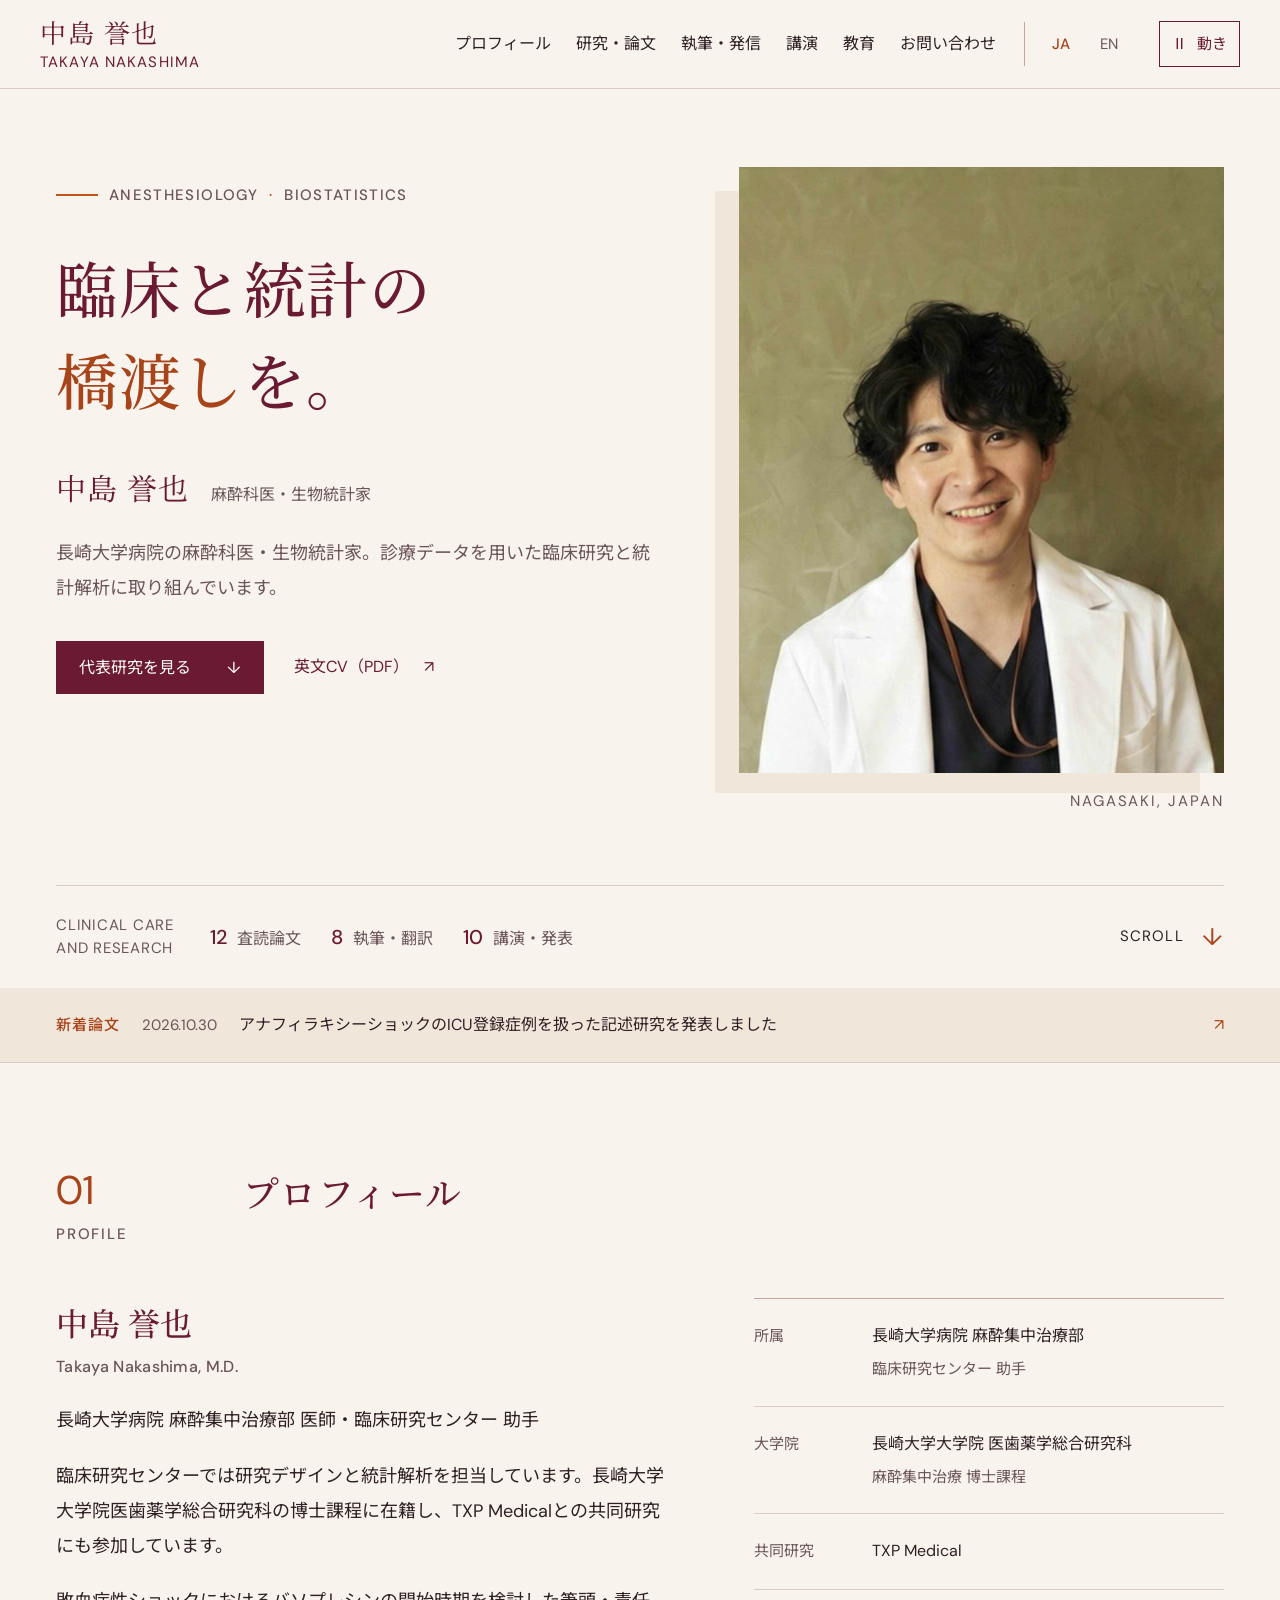
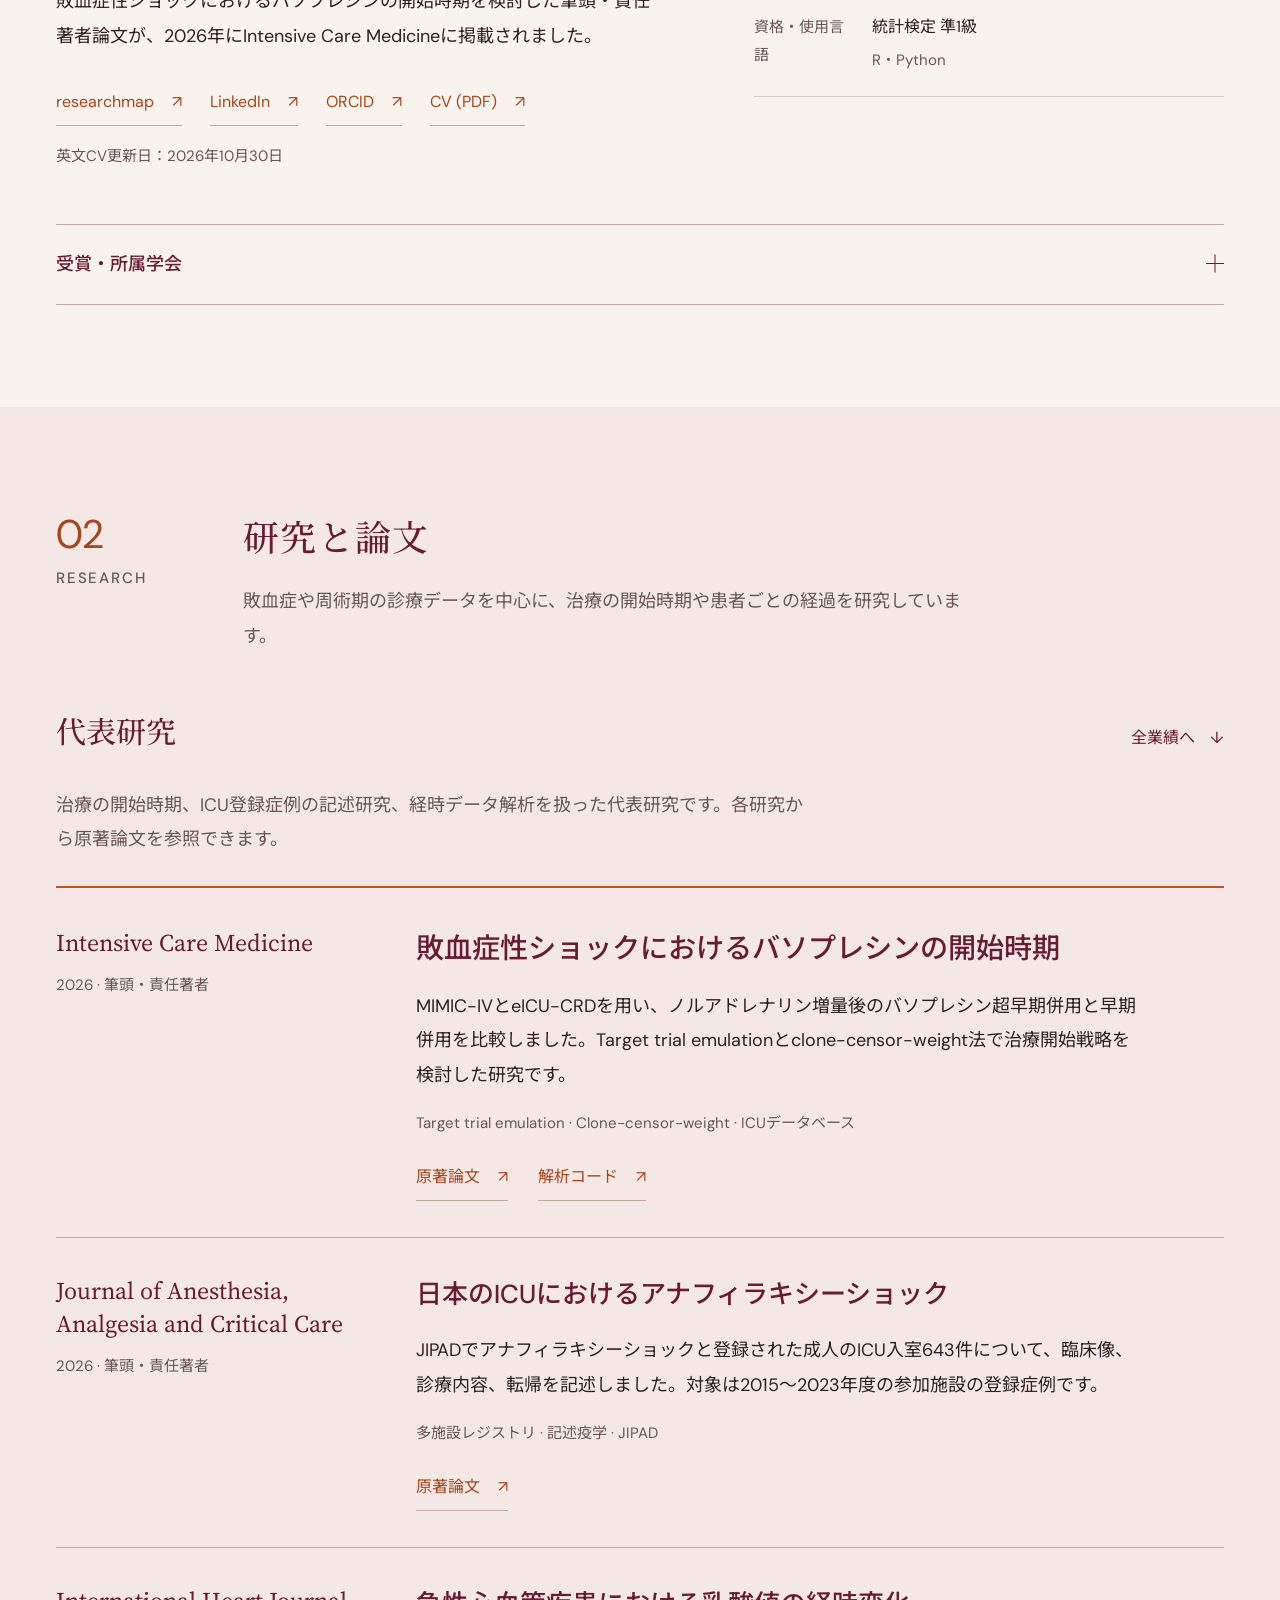
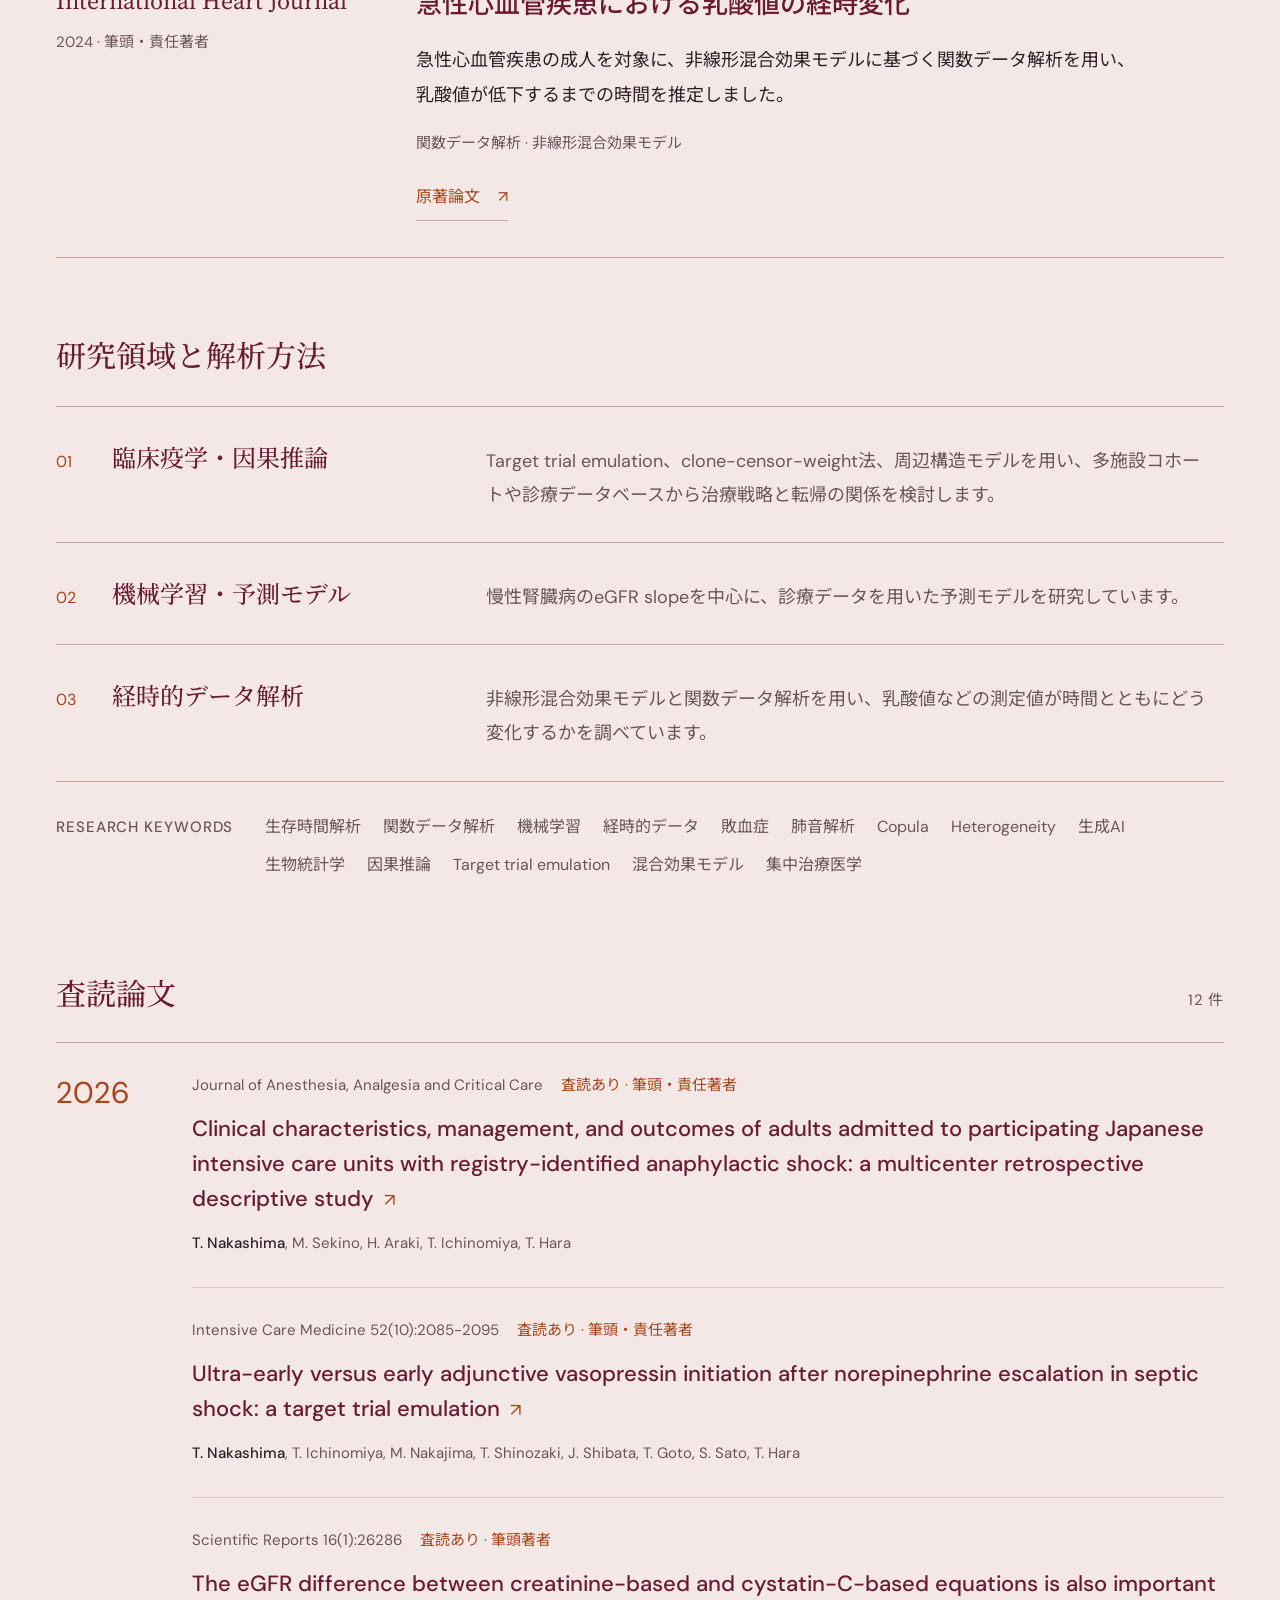
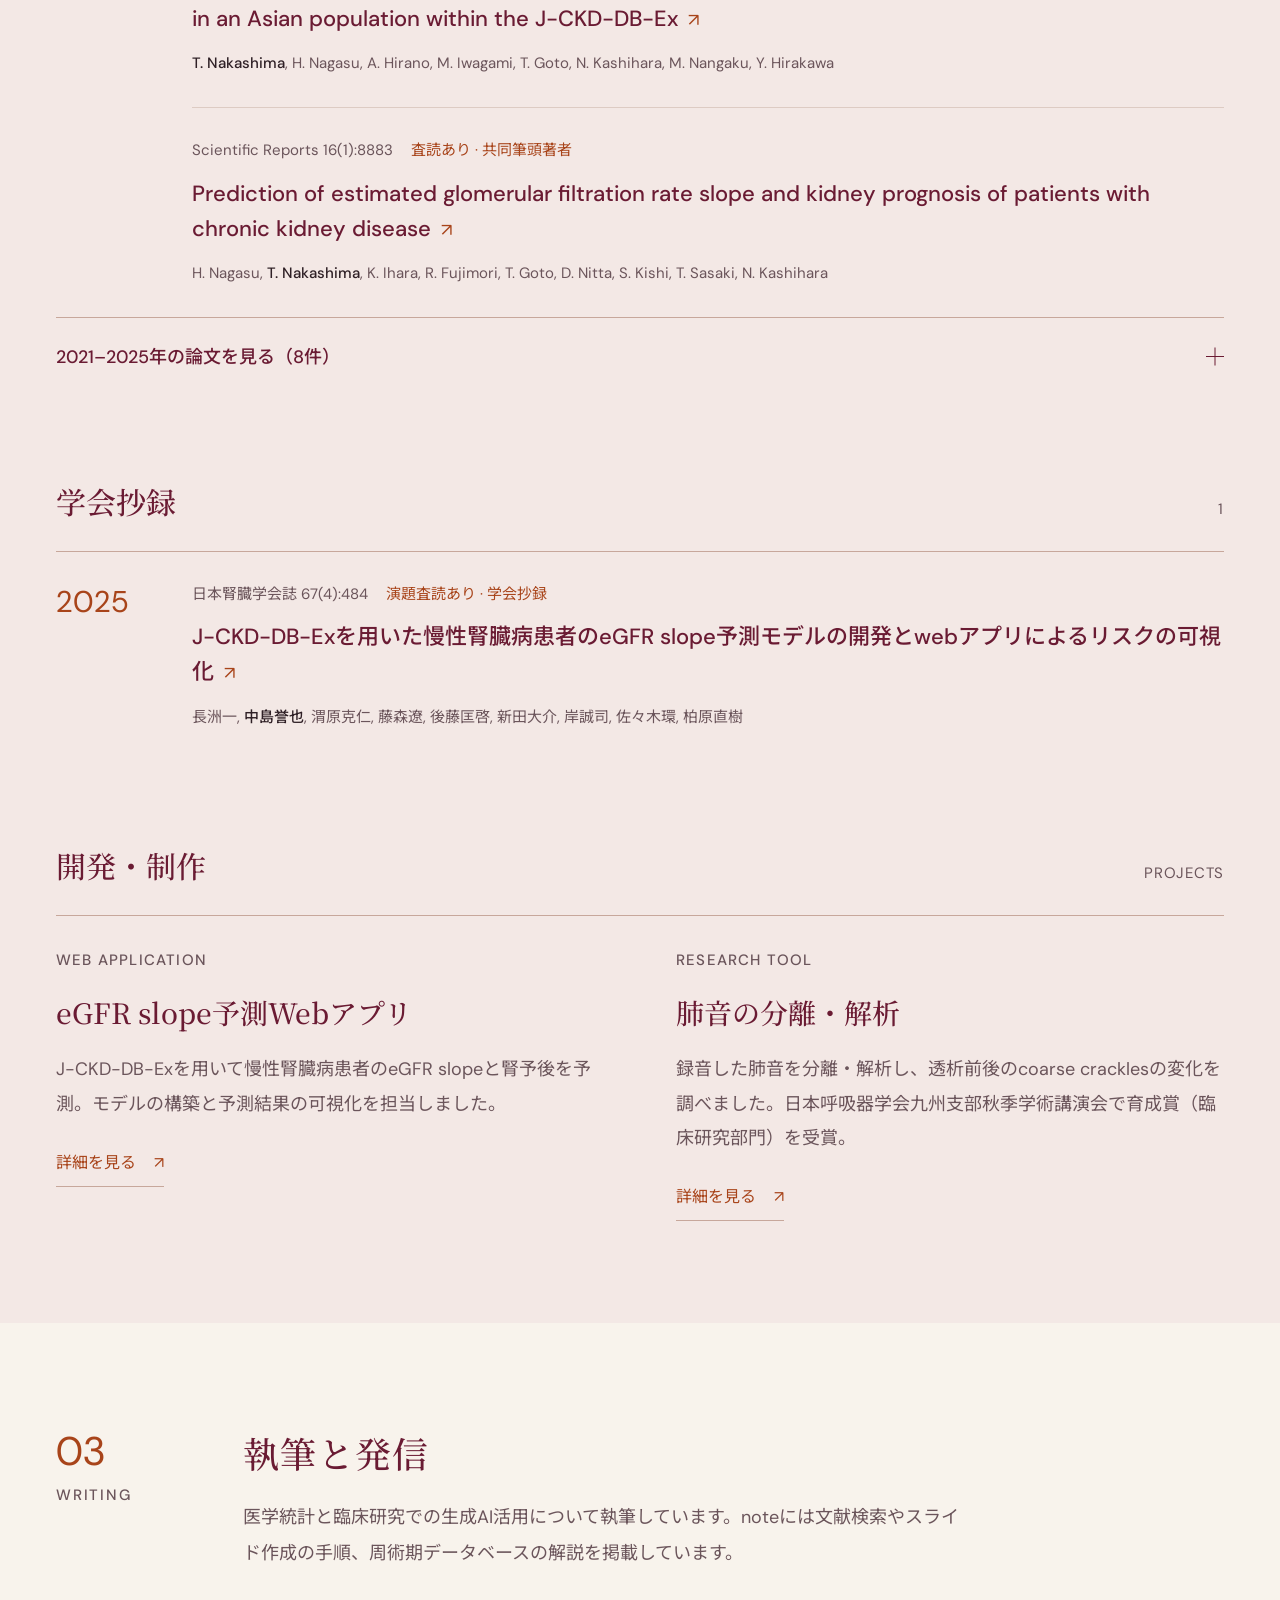
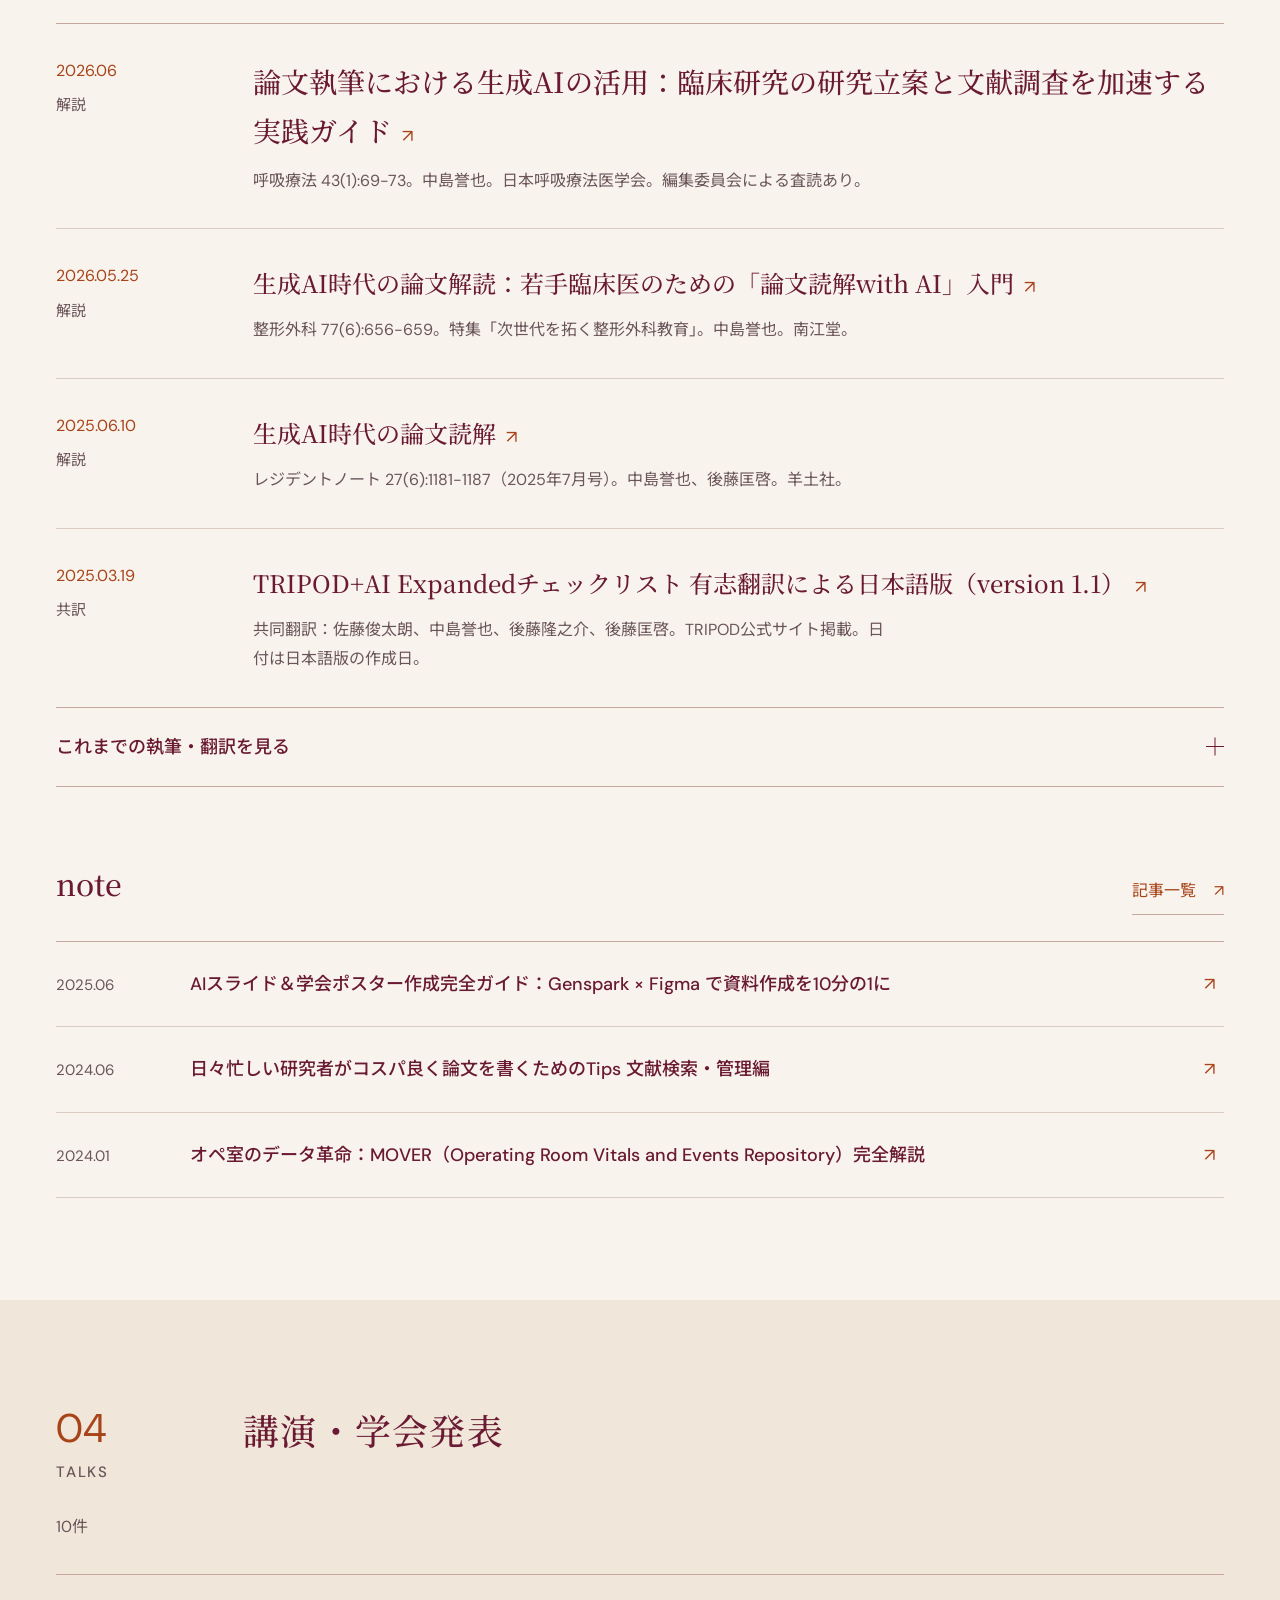
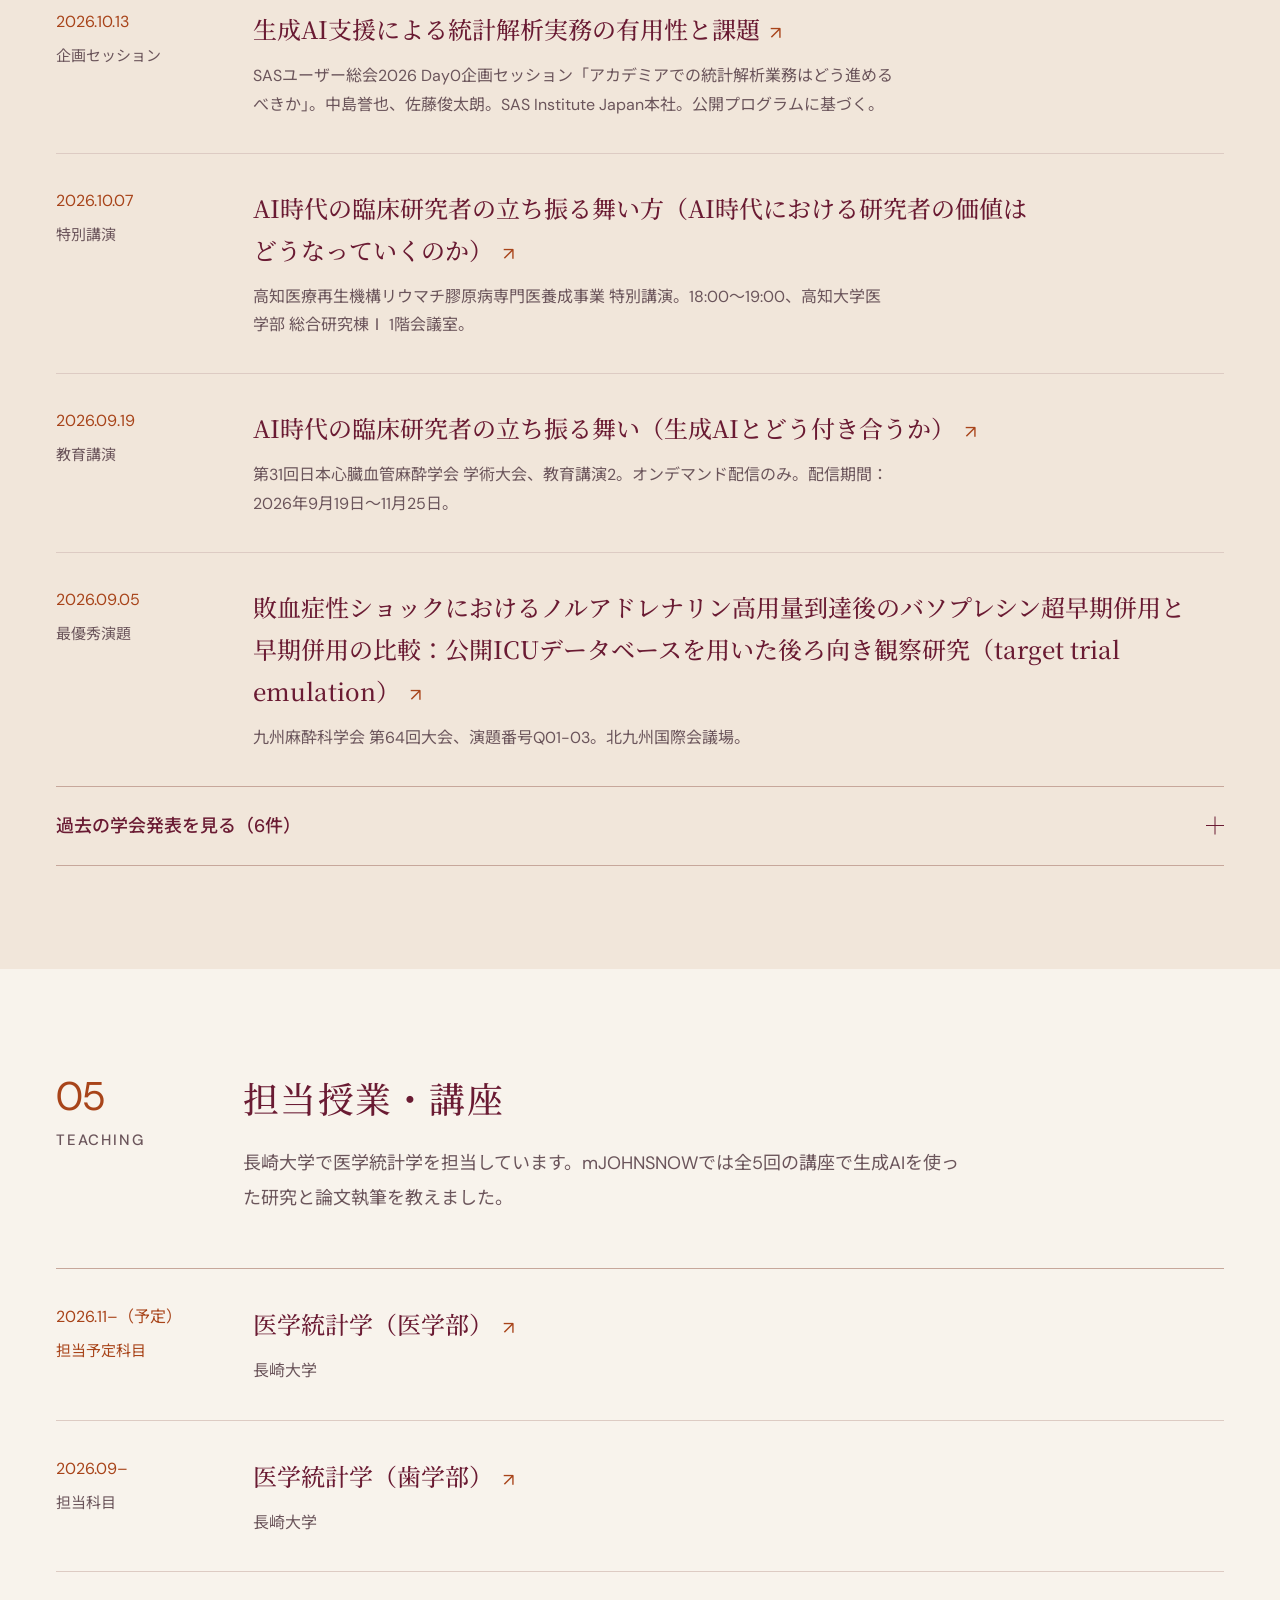
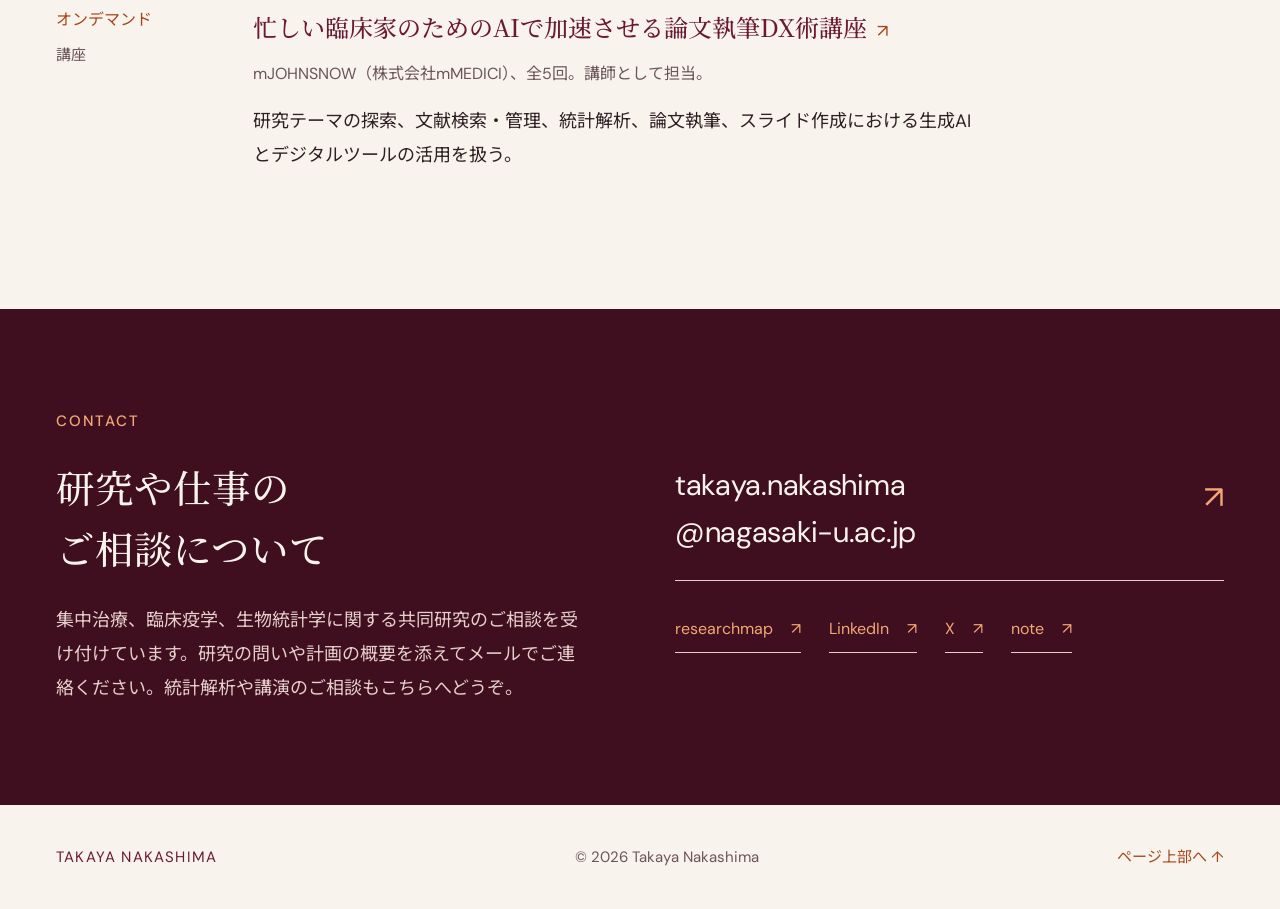
==== commit 0ebbe0c2: "Redesign bilingual portfolio and reconcile publication records" ====
--- a/index.html
+++ b/index.html
@@ -3,6 +3,7 @@
 <head>
 <meta charset="utf-8">
 <meta name="viewport" content="width=device-width, initial-scale=1">
+<script>try { if (!matchMedia('(prefers-reduced-motion: reduce)').matches && localStorage.getItem('portfolio-motion') !== 'paused') document.documentElement.classList.add('hero-motion'); } catch (_) {}</script>
 <title>中島誉也 | 臨床と統計の橋渡しを。</title>
 <meta name="description" content="長崎大学病院の麻酔科医・生物統計家。診療データを用いた臨床研究と統計解析に取り組んでいます。">
 <meta name="google-site-verification" content="hvCwo7Q3kKA7HeCOFgV9Li-8ylirtfjILbhXgrMBvk4">
@@ -15,23 +16,24 @@
 <meta property="og:type" content="profile">
 <meta property="og:url" content="https://nakashimatakaya.github.io/">
 <meta property="og:image" content="https://nakashimatakaya.github.io/portrait.jpg">
-<meta name="theme-color" content="#641f37">
+<meta name="theme-color" content="#6a1b33">
 <link rel="icon" href="./favicon.svg" type="image/svg+xml">
 <link rel="preconnect" href="https://fonts.googleapis.com">
 <link rel="preconnect" href="https://fonts.gstatic.com" crossorigin>
-<link href="https://fonts.googleapis.com/css2?family=Noto+Sans+JP:wght@400;500;600;700&family=Noto+Serif+JP:wght@400;500;600&family=DM+Sans:wght@400;500;600&display=swap" rel="stylesheet">
-<link rel="stylesheet" href="./style.css?v=20261030a">
-<script defer src="./site.js?v=20260922e"></script>
+<link href="https://fonts.googleapis.com/css2?family=Noto+Sans+JP:wght@400;500;600&family=Noto+Serif+JP:wght@500&family=DM+Sans:wght@400;500;600&family=Source+Serif+4:opsz,wght@8..60,500&display=swap" rel="stylesheet">
+<link rel="stylesheet" href="./style.css?v=20261030c">
+<script defer src="./site.js?v=20261030c"></script>
 <script type="application/ld+json">{"@context": "https://schema.org", "@type": "Person", "name": "中島誉也", "alternateName": "Takaya Nakashima", "jobTitle": "Anesthesiologist and Biostatistician", "url": "https://nakashimatakaya.github.io/", "image": "https://nakashimatakaya.github.io/portrait.jpg", "worksFor": {"@type": "Organization", "name": "Nagasaki University Hospital"}, "sameAs": ["https://researchmap.jp/nakataka8228", "https://www.linkedin.com/in/%E8%AA%89%E4%B9%9F-%E4%B8%AD%E5%B3%B6-a26263443/", "https://orcid.org/0009-0001-4214-3945", "https://github.com/nakashimatakaya"]}</script>
 </head>
 <body>
+<div class="scroll-progress" aria-hidden="true"></div>
 <a class="skip-link" href="#main">本文へ</a>
 <header class="site-header">
  <div class="header-inner">
-  <a class="brand" href="#top"><span>中島 誉也</span><small>TAKAYA NAKASHIMA</small></a>
+  <a class="brand" href="#top"><span>中島 誉也</span><small lang="en">TAKAYA NAKASHIMA</small></a>
   <button class="menu-toggle" aria-expanded="false" aria-controls="site-nav"><span>メニュー</span><i aria-hidden="true"></i></button>
   <nav id="site-nav" aria-label="メインナビゲーション"><a href="#profile">プロフィール</a><a href="#research">研究・論文</a><a href="#writing">執筆・発信</a><a href="#talks">講演</a><a href="#teaching">教育</a><a class="nav-contact" href="#contact">お問い合わせ</a></nav>
-  <div class="language" aria-label="Language"><span aria-current="page">JA</span><a href="./en/" lang="en">EN</a></div>
+  <nav class="language" aria-label="Language"><span aria-current="page">JA</span><a href="./en/" lang="en" hreflang="en">EN</a></nav><button class="motion-toggle" type="button" aria-pressed="false" aria-label="動き" hidden><span aria-hidden="true">Ⅱ</span><span class="motion-label">動き</span></button>
  </div>
 </header>
 <main id="main">
@@ -39,45 +41,45 @@
  <div class="hero-inner container">
   <div class="hero-copy">
    <p class="eyebrow">ANESTHESIOLOGY <span>·</span> BIOSTATISTICS</p>
-   <h1>臨床と統計の<br><em>橋渡し</em>を。</h1>
+   <h1><span class="hero-line">臨床と統計の</span><span class="hero-line"><em>橋渡し</em>を。</span></h1>
    <p class="hero-name">中島 誉也<span>麻酔科医・生物統計家</span></p>
    <p class="hero-lead">長崎大学病院の麻酔科医・生物統計家。診療データを用いた臨床研究と統計解析に取り組んでいます。</p>
    <div class="hero-links"><a class="button" href="#selected-research">代表研究を見る<span aria-hidden="true">↓</span></a><a class="quiet-link" href="./Takaya_Nakashima_CV.pdf" target="_blank" rel="noopener noreferrer">英文CV（PDF）<span aria-hidden="true">↗</span></a></div>
   </div>
   <figure class="hero-photo"><img src="./portrait.jpg" alt="中島誉也のポートレート" width="1968" height="1968" fetchpriority="high"><figcaption>NAGASAKI, JAPAN</figcaption></figure>
  </div>
- <div class="hero-bottom container"><p>CLINICAL CARE<br>AND RESEARCH</p><dl><div><dt>論文・抄録</dt><dd>13</dd></div><div><dt>執筆・翻訳</dt><dd>7</dd></div><div><dt>講演・学会発表</dt><dd>10</dd></div><div><dt>受賞</dt><dd>2</dd></div></dl><a href="#profile" class="scroll-cue">SCROLL <span>↓</span></a></div>
+ <div class="hero-bottom container"><p>CLINICAL CARE<br>AND RESEARCH</p><nav class="hero-index" aria-label="業績の概要"><a href="#papers"><strong>12</strong> 査読論文</a><a href="#writing"><strong>8</strong> 執筆・翻訳</a><a href="#talks"><strong>10</strong> 講演・発表</a></nav><a href="#profile" class="scroll-cue">SCROLL <span>↓</span></a></div>
 </section>
 <aside class="news"><div class="container"><span class="eyebrow">新着論文</span><span class="news-date">2026.10.30</span><a href="https://doi.org/10.1186/s44158-026-00464-x" target="_blank" rel="noopener noreferrer">アナフィラキシーショックのICU登録症例を扱った記述研究を発表しました<span aria-hidden="true">↗</span></a></div></aside>
 <section class="section container" id="profile">
- <div class="section-head"><div class="eyebrow"><span>01</span>PROFILE</div><h2>プロフィール</h2></div>
- <div class="profile-grid"><div class="profile-copy"><h3>中島 誉也<span>Takaya Nakashima, M.D.</span></h3><p>長崎大学病院 麻酔集中治療部 医師・臨床研究センター 助手</p><p>臨床研究センターでは研究デザインと統計解析を担当しています。長崎大学大学院医歯薬学総合研究科の博士課程に在籍し、TXP Medicalとの共同研究にも参加しています。</p><p>敗血症性ショックにおけるバソプレシンの開始時期を検討した筆頭著者論文が、2026年にIntensive Care Medicineに掲載されました。</p><div class="inline-links"><a class="text-link" href="https://researchmap.jp/nakataka8228" target="_blank" rel="noopener noreferrer">researchmap<span aria-hidden="true">↗</span></a><a class="text-link" href="https://www.linkedin.com/in/%E8%AA%89%E4%B9%9F-%E4%B8%AD%E5%B3%B6-a26263443/" target="_blank" rel="noopener noreferrer">LinkedIn<span aria-hidden="true">↗</span></a><a class="text-link" href="https://orcid.org/0009-0001-4214-3945" target="_blank" rel="noopener noreferrer">ORCID<span aria-hidden="true">↗</span></a><a class="text-link" href="./Takaya_Nakashima_CV.pdf" target="_blank" rel="noopener noreferrer">CV (PDF)<span aria-hidden="true">↗</span></a></div><p class="cv-updated">英文CV更新日：2026年10月30日</p></div><dl class="profile-facts"><div><dt>所属</dt><dd>長崎大学病院 麻酔集中治療部<small>臨床研究センター 助手</small></dd></div><div><dt>大学院</dt><dd>長崎大学大学院 医歯薬学総合研究科<small>麻酔集中治療 博士課程</small></dd></div><div><dt>共同研究</dt><dd>TXP Medical</dd></div><div><dt>資格・使用言語</dt><dd>統計検定 準1級<small>R・Python</small></dd></div></dl></div>
- <details class="disclosure profile-details" id="awards"><summary><span>受賞・所属学会</span><span aria-hidden="true" class="plus"></span></summary><div class="award-grid"><ol class="award-list"><li><span>2026.09</span><div><h3>九州麻酔科学会 第64回大会 最優秀演題</h3><p>日本麻酔科学会 九州支部</p><p>「敗血症性ショックにおけるノルアドレナリン高用量到達後のバソプレシン超早期併用と早期併用の比較：公開ICUデータベースを用いた後ろ向き観察研究（target trial emulation）」</p></div></li><li><span>2021.10</span><div><h3>育成賞［臨床研究部門］</h3><p>第87回 日本呼吸器学会・日本結核病学会 非結核性抗酸菌症学会 日本サルコイドーシス／肉芽腫性疾患学会 九州支部秋季学術講演会</p><p>「録音肺音の分離技術解析の透析前後の coarse crackles 変化への臨床的応用」</p></div></li></ol><div><h3>所属学会</h3><ul class="society-list"><li>日本麻酔科学会 <span>2024–</span></li><li>日本疫学会 <span>2022–</span></li><li>日本臨床疫学会 <span>2021–</span></li><li>日本メディカルAI学会 <span>2021–</span></li><li>日本行動計量学会 <span>2020–</span></li></ul></div></div></details>
+ <div class="section-head" data-reveal><div class="section-rail"><span class="section-number">01</span><span class="eyebrow">PROFILE</span></div><div class="section-heading"><h2>プロフィール</h2></div></div>
+ <div class="profile-grid"><div class="profile-copy"><h3>中島 誉也<span>Takaya Nakashima, M.D.</span></h3><p>長崎大学病院 麻酔集中治療部 医師・臨床研究センター 助手</p><p>臨床研究センターでは研究デザインと統計解析を担当しています。長崎大学大学院医歯薬学総合研究科の博士課程に在籍し、TXP Medicalとの共同研究にも参加しています。</p><p>敗血症性ショックにおけるバソプレシンの開始時期を検討した筆頭・責任著者論文が、2026年にIntensive Care Medicineに掲載されました。</p><div class="inline-links"><a class="text-link" href="https://researchmap.jp/nakataka8228" target="_blank" rel="noopener noreferrer">researchmap<span aria-hidden="true">↗</span></a><a class="text-link" href="https://www.linkedin.com/in/%E8%AA%89%E4%B9%9F-%E4%B8%AD%E5%B3%B6-a26263443/" target="_blank" rel="noopener noreferrer">LinkedIn<span aria-hidden="true">↗</span></a><a class="text-link" href="https://orcid.org/0009-0001-4214-3945" target="_blank" rel="noopener noreferrer">ORCID<span aria-hidden="true">↗</span></a><a class="text-link" href="./Takaya_Nakashima_CV.pdf" target="_blank" rel="noopener noreferrer">CV (PDF)<span aria-hidden="true">↗</span></a></div><p class="cv-updated">英文CV更新日：2026年10月30日</p></div><dl class="profile-facts"><div><dt>所属</dt><dd>長崎大学病院 麻酔集中治療部<small>臨床研究センター 助手</small></dd></div><div><dt>大学院</dt><dd>長崎大学大学院 医歯薬学総合研究科<small>麻酔集中治療 博士課程</small></dd></div><div><dt>共同研究</dt><dd>TXP Medical</dd></div><div><dt>資格・使用言語</dt><dd>統計検定 準1級<small>R・Python</small></dd></div></dl></div>
+ <details class="disclosure profile-details" id="awards"><summary><span>受賞・所属学会</span><span aria-hidden="true" class="plus"></span></summary><div class="award-grid"><ol class="award-list"><li><span>2026.09</span><div><h3>九州麻酔科学会 第64回大会 最優秀演題</h3><p>日本麻酔科学会 九州支部</p><p>「敗血症性ショックにおけるノルアドレナリン高用量到達後のバソプレシン超早期併用と早期併用の比較：公開ICUデータベースを用いた後ろ向き観察研究（target trial emulation）」</p></div></li><li><span>2021.10</span><div><h3>育成賞［臨床研究部門］</h3><p>第87回 日本呼吸器学会・日本結核病学会 非結核性抗酸菌症学会 日本サルコイドーシス／肉芽腫性疾患学会 九州支部秋季学術講演会</p><p>「録音肺音の分離技術解析の透析前後の coarse crackles 変化への臨床的応用」</p></div></li></ol><div><h3>所属学会</h3><ul class="society-list"><li>日本集中治療医学会 <span>2026.10–</span></li><li>日本麻酔科学会 <span>2024–</span></li><li>日本疫学会 <span>2022–</span></li><li>日本臨床疫学会 <span>2021–</span></li><li>日本メディカルAI学会 <span>2021–</span></li><li>日本行動計量学会 <span>2020–</span></li></ul></div></div></details>
 </section>
 <section class="section research-section" id="research"><div class="container">
- <div class="section-head"><div class="eyebrow"><span>02</span>RESEARCH</div><h2>研究と論文</h2><p class=section-intro>敗血症や周術期の診療データを中心に、治療の開始時期や患者ごとの経過を研究しています。</p></div>
- <div class="selected-research" id="selected-research"><div class="subsection-head"><h3>代表研究</h3><a class="quiet-link" href="#papers">全業績へ<span aria-hidden="true">↓</span></a></div><p class="selected-intro">治療の開始時期、ICU登録症例の記述研究、経時データ解析を扱った代表研究です。各研究から原著論文を参照できます。</p><article class="selected-study"><div class="study-citation"><p>Intensive Care Medicine</p><span>2026 · 筆頭・責任著者</span></div><div class="study-summary"><h4>敗血症性ショックにおけるバソプレシンの開始時期</h4><p>MIMIC-IVとeICU-CRDを用い、ノルアドレナリン増量後のバソプレシン超早期併用と早期併用を比較しました。Target trial emulationとclone-censor-weight法で治療開始戦略を検討した研究です。</p><p class="study-methods">Target trial emulation · Clone-censor-weight · ICUデータベース</p><div class="study-links"><a class="text-link" href="https://doi.org/10.1007/s00134-026-08575-3" target="_blank" rel="noopener noreferrer">原著論文<span aria-hidden="true">↗</span></a><a class="text-link" href="https://github.com/nakashimatakaya/vasopressin-timing-target-trial-emulation" target="_blank" rel="noopener noreferrer">解析コード<span aria-hidden="true">↗</span></a></div></div></article><article class="selected-study"><div class="study-citation"><p>Journal of Anesthesia, Analgesia and Critical Care</p><span>2026 · 筆頭・責任著者</span></div><div class="study-summary"><h4>日本のICUにおけるアナフィラキシーショック</h4><p>JIPADでアナフィラキシーショックと登録された成人のICU入室643件について、臨床像、診療内容、転帰を記述しました。対象は2015〜2023年度の参加施設の登録症例です。</p><p class="study-methods">多施設レジストリ · 記述疫学 · JIPAD</p><div class="study-links"><a class="text-link" href="https://doi.org/10.1186/s44158-026-00464-x" target="_blank" rel="noopener noreferrer">原著論文<span aria-hidden="true">↗</span></a></div></div></article><article class="selected-study"><div class="study-citation"><p>International Heart Journal</p><span>2024 · 筆頭著者</span></div><div class="study-summary"><h4>急性心血管疾患における乳酸値の経時変化</h4><p>急性心血管疾患の成人を対象に、非線形混合効果モデルに基づく関数データ解析を用い、乳酸値が低下するまでの時間を推定しました。</p><p class="study-methods">関数データ解析 · 非線形混合効果モデル</p><div class="study-links"><a class="text-link" href="https://doi.org/10.1536/ihj.23-659" target="_blank" rel="noopener noreferrer">原著論文<span aria-hidden="true">↗</span></a></div></div></article></div>
+ <div class="section-head" data-reveal><div class="section-rail"><span class="section-number">02</span><span class="eyebrow">RESEARCH</span></div><div class="section-heading"><h2>研究と論文</h2><p class=section-intro>敗血症や周術期の診療データを中心に、治療の開始時期や患者ごとの経過を研究しています。</p></div></div>
+ <div class="selected-research" id="selected-research"><div class="subsection-head"><h3>代表研究</h3><a class="quiet-link" href="#papers">全業績へ<span aria-hidden="true">↓</span></a></div><p class="selected-intro">治療の開始時期、ICU登録症例の記述研究、経時データ解析を扱った代表研究です。各研究から原著論文を参照できます。</p><article data-reveal class="selected-study"><div class="study-citation"><p>Intensive Care Medicine</p><span>2026 · 筆頭・責任著者</span></div><div class="study-summary"><h4>敗血症性ショックにおけるバソプレシンの開始時期</h4><p>MIMIC-IVとeICU-CRDを用い、ノルアドレナリン増量後のバソプレシン超早期併用と早期併用を比較しました。Target trial emulationとclone-censor-weight法で治療開始戦略を検討した研究です。</p><p class="study-methods">Target trial emulation · Clone-censor-weight · ICUデータベース</p><div class="study-links"><a class="text-link" href="https://doi.org/10.1007/s00134-026-08575-3" target="_blank" rel="noopener noreferrer">原著論文<span aria-hidden="true">↗</span></a><a class="text-link" href="https://github.com/nakashimatakaya/vasopressin-timing-target-trial-emulation" target="_blank" rel="noopener noreferrer">解析コード<span aria-hidden="true">↗</span></a></div></div></article><article class="selected-study"><div class="study-citation"><p>Journal of Anesthesia, Analgesia and Critical Care</p><span>2026 · 筆頭・責任著者</span></div><div class="study-summary"><h4>日本のICUにおけるアナフィラキシーショック</h4><p>JIPADでアナフィラキシーショックと登録された成人のICU入室643件について、臨床像、診療内容、転帰を記述しました。対象は2015〜2023年度の参加施設の登録症例です。</p><p class="study-methods">多施設レジストリ · 記述疫学 · JIPAD</p><div class="study-links"><a class="text-link" href="https://doi.org/10.1186/s44158-026-00464-x" target="_blank" rel="noopener noreferrer">原著論文<span aria-hidden="true">↗</span></a></div></div></article><article class="selected-study"><div class="study-citation"><p>International Heart Journal</p><span>2024 · 筆頭・責任著者</span></div><div class="study-summary"><h4>急性心血管疾患における乳酸値の経時変化</h4><p>急性心血管疾患の成人を対象に、非線形混合効果モデルに基づく関数データ解析を用い、乳酸値が低下するまでの時間を推定しました。</p><p class="study-methods">関数データ解析 · 非線形混合効果モデル</p><div class="study-links"><a class="text-link" href="https://doi.org/10.1536/ihj.23-659" target="_blank" rel="noopener noreferrer">原著論文<span aria-hidden="true">↗</span></a></div></div></article></div>
  <div class="subsection-head methods-heading"><h3>研究領域と解析方法</h3></div>
- <div class="research-themes"><div class="research-row"><span class="theme-no">01</span><h3>臨床疫学・因果推論</h3><p>Target trial emulation、clone-censor-weight法、周辺構造モデルを用い、多施設コホートや診療データベースから治療戦略と転帰の関係を検討します。</p></div><div class="research-row"><span class="theme-no">02</span><h3>機械学習・予測モデル</h3><p>慢性腎臓病のeGFR slopeを中心に、診療データを用いた予測モデルを研究しています。</p></div><div class="research-row"><span class="theme-no">03</span><h3>経時的データ解析</h3><p>非線形混合効果モデルと関数データ解析を用い、乳酸値などの測定値が時間とともにどう変化するかを調べています。</p></div></div>
+ <div class="research-themes"><div class="research-row"><span class="theme-no">01</span><h4>臨床疫学・因果推論</h4><p>Target trial emulation、clone-censor-weight法、周辺構造モデルを用い、多施設コホートや診療データベースから治療戦略と転帰の関係を検討します。</p></div><div class="research-row"><span class="theme-no">02</span><h4>機械学習・予測モデル</h4><p>慢性腎臓病のeGFR slopeを中心に、診療データを用いた予測モデルを研究しています。</p></div><div class="research-row"><span class="theme-no">03</span><h4>経時的データ解析</h4><p>非線形混合効果モデルと関数データ解析を用い、乳酸値などの測定値が時間とともにどう変化するかを調べています。</p></div></div>
  <div class="keyword-area"><h3>RESEARCH KEYWORDS</h3><ul><li>生存時間解析</li><li>関数データ解析</li><li>機械学習</li><li>経時的データ</li><li>敗血症</li><li>肺音解析</li><li>Copula</li><li>Heterogeneity</li><li>生成AI</li><li>生物統計学</li><li>因果推論</li><li>Target trial emulation</li><li>混合効果モデル</li><li>集中治療医学</li></ul></div>
- <div class="publications" id="papers"><div class="subsection-head"><h3>論文・抄録</h3><span>13 PUBLICATIONS</span></div><ol class="paper-list"><li class="paper"><div class="paper-meta"><span>2026</span><span>Journal of Anesthesia, Analgesia and Critical Care</span><span>筆頭・責任著者</span></div><h3><a href="https://doi.org/10.1186/s44158-026-00464-x" target="_blank" rel="noopener noreferrer">Clinical characteristics, management, and outcomes of adults admitted to participating Japanese intensive care units with registry-identified anaphylactic shock: a multicenter retrospective descriptive study<span class="record-arrow" aria-hidden="true">↗</span></a></h3><p class="authors"><strong>T. Nakashima</strong>, M. Sekino, H. Araki, T. Ichinomiya, T. Hara</p></li><li class="paper"><div class="paper-meta"><span>2026</span><span>Intensive Care Medicine</span><span>筆頭・責任著者</span></div><h3><a href="https://doi.org/10.1007/s00134-026-08575-3" target="_blank" rel="noopener noreferrer">Ultra-early versus early adjunctive vasopressin initiation after norepinephrine escalation in septic shock: a target trial emulation<span class="record-arrow" aria-hidden="true">↗</span></a></h3><p class="authors"><strong>T. Nakashima</strong>, T. Ichinomiya, M. Nakajima, T. Shinozaki, J. Shibata, T. Goto, S. Sato, T. Hara</p></li><li class="paper"><div class="paper-meta"><span>2026</span><span>Scientific Reports</span><span>筆頭著者</span></div><h3><a href="https://researchmap.jp/nakataka8228" target="_blank" rel="noopener noreferrer">The eGFR difference between creatinine-based and cystatin-C-based equations is also important in an Asian population within the J-CKD-DB-Ex<span class="record-arrow" aria-hidden="true">↗</span></a></h3><p class="authors"><strong>T. Nakashima</strong>, H. Nagasu, A. Hirano, M. Iwagami, T. Goto, N. Kashihara, M. Nangaku, Y. Hirakawa</p></li><li class="paper"><div class="paper-meta"><span>2026</span><span>Scientific Reports</span><span>共同筆頭著者</span></div><h3><a href="https://researchmap.jp/nakataka8228/published_papers/52240508" target="_blank" rel="noopener noreferrer">Prediction of estimated glomerular filtration rate slope and kidney prognosis of patients with chronic kidney disease<span class="record-arrow" aria-hidden="true">↗</span></a></h3><p class="authors">H. Nagasu, <strong>T. Nakashima</strong>, K. Ihara, R. Fujimori, T. Goto, D. Nitta, S. Kishi, T. Sasaki, N. Kashihara</p></li></ol><details class="disclosure"><summary><span>2021–2025年の論文・抄録を見る（9件）</span><span class="plus" aria-hidden="true"></span></summary><ol class="paper-list"><li class="paper"><div class="paper-meta"><span>2025</span><span>Clinical and Experimental Nephrology</span><span>共同筆頭著者</span></div><h3><a href="https://researchmap.jp/nakataka8228/published_papers/51880036" target="_blank" rel="noopener noreferrer">Proteinuria reduction as a surrogate endpoint for clinical study of IgA nephropathy in Japanese patients: data from the J-CKD-DB-Ex<span class="record-arrow" aria-hidden="true">↗</span></a></h3><p class="authors">N. Kashihara, S. Itano, <strong>T. Nakashima</strong>, T. Goto, K. Yoshihara, S. Eguchi, K. Iekushi, Y. Isaka, H. Nagasu</p></li><li class="paper"><div class="paper-meta"><span>2025</span><span>Intensive Care Medicine</span></div><h3><a href="https://researchmap.jp/nakataka8228/published_papers/51027689" target="_blank" rel="noopener noreferrer">A reappraisal of association between ventilator-associated events and mortality among critically ill patients using marginal structural model: multicenter observational study<span class="record-arrow" aria-hidden="true">↗</span></a></h3><p class="authors">S. Nakahashi, K. Suzuki, <strong>T. Nakashima</strong>, Y. Hayashi, Y. Tanabe, A. Tanaka, S. Hashiuchi, C. Yamashita, Y. Ito, T. Wada, et al.</p></li><li class="paper"><div class="paper-meta"><span>2025</span><span>Critical Care Medicine</span><span>共同筆頭著者</span></div><h3><a href="https://researchmap.jp/nakataka8228/published_papers/49239661" target="_blank" rel="noopener noreferrer">Phenotypes of Functional Decline or Recovery in Sepsis ICU Survivors: Insights From a 1-Year Follow-Up Multicenter Cohort Analysis<span class="record-arrow" aria-hidden="true">↗</span></a></h3><p class="authors">K. Liu, <strong>T. Nakashima</strong>, T. Goto, K. Nakamura, H. Nakano, M. Motoki, H. Kamijo, A. Matsuoka, K. Ishii, Y. Morita, et al.</p></li><li class="paper"><div class="paper-meta"><span>2025</span><span>日本腎臓学会誌 67(4)</span><span>学会抄録</span></div><h3><a href="https://jglobal.jst.go.jp/detail?JGLOBAL_ID=202502273103904762" target="_blank" rel="noopener noreferrer">J-CKD-DB-Exを用いた慢性腎臓病患者のeGFR slope予測モデルの開発とwebアプリによるリスクの可視化<span class="record-arrow" aria-hidden="true">↗</span></a></h3><p class="authors">長洲一, <strong>中島誉也</strong>, 渭原克仁, 藤森遼, 後藤匡啓, 新田大介, 岸誠司, 佐々木環, 柏原直樹</p></li><li class="paper"><div class="paper-meta"><span>2024</span><span>International Heart Journal 65(6)</span><span>筆頭著者</span></div><h3><a href="https://doi.org/10.1536/ihj.23-659" target="_blank" rel="noopener noreferrer">Estimating the Timeframe of Lactate Reduction in Acute Cardiovascular Disease Using Functional Data Analysis Based on Nonlinear Mixed Effects Models<span class="record-arrow" aria-hidden="true">↗</span></a></h3><p class="authors"><strong>T. Nakashima</strong>, S. Sato, H. Matsui, A. Mizuno</p></li><li class="paper"><div class="paper-meta"><span>2024</span><span>Clinical and Experimental Nephrology</span><span>共同筆頭著者</span></div><h3><a href="https://researchmap.jp/nakataka8228/published_papers/45877886" target="_blank" rel="noopener noreferrer">Association of serum magnesium levels with renal prognosis in patients with chronic kidney disease<span class="record-arrow" aria-hidden="true">↗</span></a></h3><p class="authors">S. Kishi, <strong>T. Nakashima</strong>, T. Goto, H. Nagasu, C. R. Brooks, H. Okada, K. Tamura, T. Nakano, I. Narita, S. Maruyama, et al.</p></li><li class="paper"><div class="paper-meta"><span>2023</span><span>Intensive Care Medicine</span></div><h3><a href="https://researchmap.jp/nakataka8228/published_papers/43261512" target="_blank" rel="noopener noreferrer">Clinical implications of urine output-based sepsis-associated acute kidney injury<span class="record-arrow" aria-hidden="true">↗</span></a></h3><p class="authors">D. Kasugai, <strong>T. Nakashima</strong>, T. Goto</p></li><li class="paper"><div class="paper-meta"><span>2022</span><span>長崎医学会雑誌 97(1)</span><span>筆頭著者</span></div><h3><a href="https://researchmap.jp/nakataka8228/published_papers/43860537" target="_blank" rel="noopener noreferrer">新しい録音機器と解析技術を用いた肺音解析システムの医師聴診の補助ツールとしての可能性<span class="record-arrow" aria-hidden="true">↗</span></a></h3><p class="authors"><strong>中島誉也</strong>, 尾長谷靖, 深堀範, 福島千鶴, 入来隼, 永江由香, 山口博之, 坂本憲穂, 石松祐二, 山田頼弥, et al.</p></li><li class="paper"><div class="paper-meta"><span>2021</span><span>BMC Anesthesiology 21(1)</span></div><h3><a href="https://researchmap.jp/nakataka8228/published_papers/40018542" target="_blank" rel="noopener noreferrer">Association between preoperative toe perfusion index and maternal core temperature decrease during cesarean delivery under spinal anesthesia: a prospective cohort study<span class="record-arrow" aria-hidden="true">↗</span></a></h3><p class="authors">S. Kaneko, K. Hara, S. Sato, <strong>T. Nakashima</strong>, Y. Kawazoe, M. Taguchi, S. Urabe, A. Nakao, K. Hamada, M. Yamaguchi, et al.</p></li></ol></details></div>
- <div class="works" id="works"><div class="subsection-head"><h3>開発・制作</h3><span>PROJECTS</span></div><div class="work-grid"><article><span class="eyebrow">WEB APPLICATION</span><h3>eGFR slope予測Webアプリ</h3><p>J-CKD-DB-Exを用いて慢性腎臓病患者のeGFR slopeと腎予後を予測。モデルの構築と予測結果の可視化を担当しました。</p><a class="text-link" href="https://app.j-ka.or.jp/#/dashboard" target="_blank" rel="noopener noreferrer">詳細を見る<span aria-hidden="true">↗</span></a></article><article><span class="eyebrow">RESEARCH TOOL</span><h3>肺音の分離・解析</h3><p>録音した肺音を分離・解析し、透析前後のcoarse cracklesの変化を調べました。日本呼吸器学会九州支部秋季学術講演会で育成賞（臨床研究部門）を受賞。</p><a class="text-link" href="https://researchmap.jp/nakataka8228/published_papers/43860537" target="_blank" rel="noopener noreferrer">詳細を見る<span aria-hidden="true">↗</span></a></article></div></div>
+ <div class="publications" id="papers"><div class="subsection-head"><h3>査読論文</h3><span>12 件</span></div><div class="publication-group"><h4 class="publication-year">2026</h4><ol class="paper-list"><li class="paper"><div class="paper-meta"><span>Journal of Anesthesia, Analgesia and Critical Care</span><span>査読あり · 筆頭・責任著者</span></div><h5 lang="en"><a href="https://doi.org/10.1186/s44158-026-00464-x" target="_blank" rel="noopener noreferrer">Clinical characteristics, management, and outcomes of adults admitted to participating Japanese intensive care units with registry-identified anaphylactic shock: a multicenter retrospective descriptive study<span class="record-arrow" aria-hidden="true">↗</span></a></h5><p class="authors" lang="en"><strong>T. Nakashima</strong>, M. Sekino, H. Araki, T. Ichinomiya, T. Hara</p></li><li class="paper"><div class="paper-meta"><span>Intensive Care Medicine 52(10):2085-2095</span><span>査読あり · 筆頭・責任著者</span></div><h5 lang="en"><a href="https://doi.org/10.1007/s00134-026-08575-3" target="_blank" rel="noopener noreferrer">Ultra-early versus early adjunctive vasopressin initiation after norepinephrine escalation in septic shock: a target trial emulation<span class="record-arrow" aria-hidden="true">↗</span></a></h5><p class="authors" lang="en"><strong>T. Nakashima</strong>, T. Ichinomiya, M. Nakajima, T. Shinozaki, J. Shibata, T. Goto, S. Sato, T. Hara</p></li><li class="paper"><div class="paper-meta"><span>Scientific Reports 16(1):26286</span><span>査読あり · 筆頭著者</span></div><h5 lang="en"><a href="https://doi.org/10.1038/s41598-026-57444-y" target="_blank" rel="noopener noreferrer">The eGFR difference between creatinine-based and cystatin-C-based equations is also important in an Asian population within the J-CKD-DB-Ex<span class="record-arrow" aria-hidden="true">↗</span></a></h5><p class="authors" lang="en"><strong>T. Nakashima</strong>, H. Nagasu, A. Hirano, M. Iwagami, T. Goto, N. Kashihara, M. Nangaku, Y. Hirakawa</p></li><li class="paper"><div class="paper-meta"><span>Scientific Reports 16(1):8883</span><span>査読あり · 共同筆頭著者</span></div><h5 lang="en"><a href="https://doi.org/10.1038/s41598-026-38246-8" target="_blank" rel="noopener noreferrer">Prediction of estimated glomerular filtration rate slope and kidney prognosis of patients with chronic kidney disease<span class="record-arrow" aria-hidden="true">↗</span></a></h5><p class="authors" lang="en">H. Nagasu, <strong>T. Nakashima</strong>, K. Ihara, R. Fujimori, T. Goto, D. Nitta, S. Kishi, T. Sasaki, N. Kashihara</p></li></ol></div><details class="disclosure"><summary><span>2021–2025年の論文を見る（8件）</span><span class="plus" aria-hidden="true"></span></summary><div class="publication-group"><h4 class="publication-year">2025</h4><ol class="paper-list"><li class="paper"><div class="paper-meta"><span>Clinical and Experimental Nephrology 30(2):309-319</span><span>査読あり · 共同筆頭著者</span></div><h5 lang="en"><a href="https://doi.org/10.1007/s10157-025-02788-4" target="_blank" rel="noopener noreferrer">Proteinuria reduction as a surrogate endpoint for clinical study of IgA nephropathy in Japanese patients: data from the J-CKD-DB-Ex<span class="record-arrow" aria-hidden="true">↗</span></a></h5><p class="authors" lang="en">N. Kashihara, S. Itano, <strong>T. Nakashima</strong>, T. Goto, K. Yoshihara, S. Eguchi, K. Iekushi, Y. Isaka, H. Nagasu; J-CKD-DB collaborators</p><p class="publication-note">オンライン公開2025年。最終掲載は2026年2月号。</p></li><li class="paper"><div class="paper-meta"><span>Intensive Care Medicine 51(10):1764-1774</span><span>査読あり</span></div><h5 lang="en"><a href="https://doi.org/10.1007/s00134-025-08074-x" target="_blank" rel="noopener noreferrer">A reappraisal of association between ventilator-associated events and mortality among critically ill patients using marginal structural model: multicenter observational study<span class="record-arrow" aria-hidden="true">↗</span></a></h5><p class="authors" lang="en">S. Nakahashi, K. Suzuki, <strong>T. Nakashima</strong>, Y. Hayashi, Y. Tanabe, A. Tanaka, S. Hashiuchi, C. Yamashita, Y. Ito, T. Wada, et al.</p></li><li class="paper"><div class="paper-meta"><span>Critical Care Medicine 53(4):e928-e940</span><span>査読あり · 共同筆頭著者</span></div><h5 lang="en"><a href="https://doi.org/10.1097/CCM.0000000000006621" target="_blank" rel="noopener noreferrer">Phenotypes of Functional Decline or Recovery in Sepsis ICU Survivors: Insights From a 1-Year Follow-Up Multicenter Cohort Analysis<span class="record-arrow" aria-hidden="true">↗</span></a></h5><p class="authors" lang="en">K. Liu, <strong>T. Nakashima</strong>, T. Goto, K. Nakamura, H. Nakano, M. Motoki, H. Kamijo, Matsuoka Ayaka, K. Ishii, Y. Morita, et al.</p></li></ol></div><div class="publication-group"><h4 class="publication-year">2024</h4><ol class="paper-list"><li class="paper"><div class="paper-meta"><span>International Heart Journal 65(6):1058-1065</span><span>査読あり · 筆頭・責任著者</span></div><h5 lang="en"><a href="https://doi.org/10.1536/ihj.23-659" target="_blank" rel="noopener noreferrer">Estimating the Timeframe of Lactate Reduction in Acute Cardiovascular Disease Using Functional Data Analysis Based on Nonlinear Mixed Effects Models<span class="record-arrow" aria-hidden="true">↗</span></a></h5><p class="authors" lang="en"><strong>T. Nakashima</strong>, S. Sato, H. Matsui, A. Mizuno</p></li><li class="paper"><div class="paper-meta"><span>Clinical and Experimental Nephrology 28(8):784-792</span><span>査読あり · 共同筆頭著者</span></div><h5 lang="en"><a href="https://doi.org/10.1007/s10157-024-02486-7" target="_blank" rel="noopener noreferrer">Association of serum magnesium levels with renal prognosis in patients with chronic kidney disease<span class="record-arrow" aria-hidden="true">↗</span></a></h5><p class="authors" lang="en">S. Kishi, <strong>T. Nakashima</strong>, T. Goto, H. Nagasu, C. R. Brooks, H. Okada, K. Tamura, T. Nakano, I. Narita, S. Maruyama, et al.</p></li></ol></div><div class="publication-group"><h4 class="publication-year">2023</h4><ol class="paper-list"><li class="paper"><div class="paper-meta"><span>Intensive Care Medicine 49(10):1263-1265</span><span>査読あり · レター（Correspondence）</span></div><h5 lang="en"><a href="https://doi.org/10.1007/s00134-023-07190-w" target="_blank" rel="noopener noreferrer">Clinical implications of urine output-based sepsis-associated acute kidney injury<span class="record-arrow" aria-hidden="true">↗</span></a></h5><p class="authors" lang="en">D. Kasugai, <strong>T. Nakashima</strong>, T. Goto</p></li></ol></div><div class="publication-group"><h4 class="publication-year">2022</h4><ol class="paper-list"><li class="paper"><div class="paper-meta"><span>長崎医学会雑誌 97(1):1-6</span><span>査読あり · 筆頭著者</span></div><h5 lang="ja"><a href="https://researchmap.jp/nakataka8228/published_papers/43860537" target="_blank" rel="noopener noreferrer">新しい録音機器と解析技術を用いた肺音解析システムの医師聴診の補助ツールとしての可能性<span class="record-arrow" aria-hidden="true">↗</span></a></h5><p class="authors" lang="ja"><strong>中島誉也</strong>, 尾長谷靖, 深堀範, 福島千鶴, 入来隼, 永江由香, 山口博之, 坂本憲穂, 石松祐二, 山田頼弥, et al.</p></li></ol></div><div class="publication-group"><h4 class="publication-year">2021</h4><ol class="paper-list"><li class="paper"><div class="paper-meta"><span>BMC Anesthesiology 21(1):250</span><span>査読あり</span></div><h5 lang="en"><a href="https://doi.org/10.1186/s12871-021-01470-y" target="_blank" rel="noopener noreferrer">Association between preoperative toe perfusion index and maternal core temperature decrease during cesarean delivery under spinal anesthesia: a prospective cohort study<span class="record-arrow" aria-hidden="true">↗</span></a></h5><p class="authors" lang="en">S. Kaneko, K. Hara, S. Sato, <strong>T. Nakashima</strong>, Y. Kawazoe, M. Taguchi, S. Urabe, A. Nakao, K. Hamada, M. Yamaguchi, et al.</p></li></ol></div></details></div><div class="abstracts" id="abstracts"><div class="subsection-head"><h3>学会抄録</h3><span>1</span></div><div class="publication-group"><h4 class="publication-year">2025</h4><ol class="paper-list"><li class="paper"><div class="paper-meta"><span>日本腎臓学会誌 67(4):484</span><span>演題査読あり · 学会抄録</span></div><h5 lang="ja"><a href="https://jglobal.jst.go.jp/detail?JGLOBAL_ID=202502273103904762" target="_blank" rel="noopener noreferrer">J-CKD-DB-Exを用いた慢性腎臓病患者のeGFR slope予測モデルの開発とwebアプリによるリスクの可視化<span class="record-arrow" aria-hidden="true">↗</span></a></h5><p class="authors" lang="ja">長洲一, <strong>中島誉也</strong>, 渭原克仁, 藤森遼, 後藤匡啓, 新田大介, 岸誠司, 佐々木環, 柏原直樹</p></li></ol></div></div>
+ <div class="works" id="works"><div class="subsection-head"><h3>開発・制作</h3><span>PROJECTS</span></div><div class="work-grid"><article><span class="eyebrow">WEB APPLICATION</span><h4>eGFR slope予測Webアプリ</h4><p>J-CKD-DB-Exを用いて慢性腎臓病患者のeGFR slopeと腎予後を予測。モデルの構築と予測結果の可視化を担当しました。</p><a class="text-link" href="https://app.j-ka.or.jp/#/dashboard" target="_blank" rel="noopener noreferrer">詳細を見る<span aria-hidden="true">↗</span></a></article><article><span class="eyebrow">RESEARCH TOOL</span><h4>肺音の分離・解析</h4><p>録音した肺音を分離・解析し、透析前後のcoarse cracklesの変化を調べました。日本呼吸器学会九州支部秋季学術講演会で育成賞（臨床研究部門）を受賞。</p><a class="text-link" href="https://researchmap.jp/nakataka8228/presentations/55017365" target="_blank" rel="noopener noreferrer">詳細を見る<span aria-hidden="true">↗</span></a></article></div></div>
 </div></section>
 <section class="section container" id="writing">
- <div class="section-head"><div class="eyebrow"><span>03</span>WRITING</div><h2>執筆と発信</h2><p class=section-intro>医学統計と臨床研究での生成AI活用について執筆しています。noteには文献検索やスライド作成の手順、周術期データベースの解説を掲載しています。</p></div>
- <ol class="record-list writing-list"><li class="record "><div class="record-date"><span>2026.06</span><small>総説</small></div><div class="record-body"><h3>論文執筆における生成AIの活用：臨床研究の研究立案と文献調査を加速する実践ガイド</h3><p class="record-meta">呼吸療法（日本呼吸療法医学会） · 単著</p></div></li><li class="record "><div class="record-date"><span>2025.06</span><small>分担執筆</small></div><div class="record-body"><h3>レジデントノート Vol.27 No.6 医学情報の集め方・活かし方</h3><p class="record-meta">羊土社 · 分担執筆「生成AI時代の論文読解」</p></div></li><li class="record "><div class="record-date"><span>2025.03.19</span><small>共訳</small></div><div class="record-body"><h3><a href="https://www.tripod-statement.org/wp-content/uploads/2025/03/TRIPODAI_250319.pdf" target="_blank" rel="noopener noreferrer">TRIPOD+AI Expandedチェックリスト 有志翻訳による日本語版（version 1.1）<span class="record-arrow" aria-hidden="true">↗</span></a></h3><p class="record-meta">共同翻訳：佐藤俊太朗、中島誉也、後藤隆之介、後藤匡啓。TRIPOD公式サイト掲載。日付は日本語版の作成日。</p></div></li><li class="record "><div class="record-date"><span>2024.12</span><small>学会印象記</small></div><div class="record-body"><h3><a href="https://www.jsccm.org/files/upload/magazines/f08152d2fe64ba6b1aff0f4983292b21.pdf" target="_blank" rel="noopener noreferrer">日本心臓血管麻酔学会第29回学術大会 印象記<span class="record-arrow" aria-hidden="true">↗</span></a></h3><p class="record-meta">循環制御 45(2): 130–131。中島誉也。日本循環制御医学会。</p></div></li></ol><details class="disclosure"><summary><span>これまでの執筆・翻訳を見る</span><span class="plus" aria-hidden="true"></span></summary><ol class="record-list"><li class="record "><div class="record-date"><span>2024.09–2025.01</span><small>連載</small></div><div class="record-body"><h3><a href="https://www.igaku-shoin.co.jp/paperplus/series/00001" target="_blank" rel="noopener noreferrer">面倒なタスクは任せてしまえ！ Gen AI時代のタイパ・コスパ論文執筆術<span class="record-arrow" aria-hidden="true">↗</span></a></h3><p class="record-meta">医学書院「医学界新聞プラス」全10回</p></div></li><li class="record "><div class="record-date"><span>2024.05</span><small>共訳</small></div><div class="record-body"><h3>現代疫学 (Modern Epidemiology, 4th ed.)</h3><p class="record-meta">学術図書出版社 · 共訳「第18章 層別化と標準化」</p></div></li><li class="record "><div class="record-date"><span>2023.09</span><small>寄稿</small></div><div class="record-body"><h3>忙しい研修医のためのAIツールを活用したタイパ・コスパ重視の文献検索・管理法</h3><p class="record-meta">週刊医学界新聞（レジデント号）第3532号</p></div></li></ol></details>
- <div class="notes" id="note"><div class="subsection-head"><h3>note</h3><a class="text-link" href="https://note.com/nakashima_takaya" target="_blank" rel="noopener noreferrer">記事一覧<span aria-hidden="true">↗</span></a></div><ul><li><a href="https://note.com/nakashima_takaya/n/n3b833d52cec4" target="_blank" rel="noopener noreferrer"><span class="note-date">2025.06</span><h3>AIスライド＆学会ポスター作成完全ガイド：Genspark × Figma で資料作成を10分の1に</h3><span aria-hidden="true">↗</span></a></li><li><a href="https://note.com/nakashima_takaya/n/nab5c8941cbc2" target="_blank" rel="noopener noreferrer"><span class="note-date">2024.06</span><h3>日々忙しい研究者がコスパ良く論文を書くためのTips 文献検索・管理編</h3><span aria-hidden="true">↗</span></a></li><li><a href="https://note.com/nakashima_takaya/n/ne33aaf9f99a7" target="_blank" rel="noopener noreferrer"><span class="note-date">2024.01</span><h3>オペ室のデータ革命：MOVER（Operating Room Vitals and Events Repository）完全解説</h3><span aria-hidden="true">↗</span></a></li></ul></div>
+ <div class="section-head" data-reveal><div class="section-rail"><span class="section-number">03</span><span class="eyebrow">WRITING</span></div><div class="section-heading"><h2>執筆と発信</h2><p class=section-intro>医学統計と臨床研究での生成AI活用について執筆しています。noteには文献検索やスライド作成の手順、周術期データベースの解説を掲載しています。</p></div></div>
+ <ol class="record-list writing-list"><li class="record "><div class="record-date"><span>2026.06</span><small>解説</small></div><div class="record-body"><h3 lang="ja"><a href="https://square.umin.ac.jp/jrcm/journal/backnumber/43-1/" target="_blank" rel="noopener noreferrer">論文執筆における生成AIの活用：臨床研究の研究立案と文献調査を加速する実践ガイド<span class="record-arrow" aria-hidden="true">↗</span></a></h3><p class="record-meta">呼吸療法 43(1):69-73。中島誉也。日本呼吸療法医学会。編集委員会による査読あり。</p></div></li><li class="record "><div class="record-date"><span>2026.05.25</span><small>解説</small></div><div class="record-body"><h3 lang="ja"><a href="https://doi.org/10.15106/j_seikei77_656" target="_blank" rel="noopener noreferrer">生成AI時代の論文解読：若手臨床医のための「論文読解with AI」入門<span class="record-arrow" aria-hidden="true">↗</span></a></h3><p class="record-meta">整形外科 77(6):656-659。特集「次世代を拓く整形外科教育」。中島誉也。南江堂。</p></div></li><li class="record "><div class="record-date"><span>2025.06.10</span><small>解説</small></div><div class="record-body"><h3 lang="ja"><a href="https://www.yodosha.co.jp/yodobook/book/9784758127363/" target="_blank" rel="noopener noreferrer">生成AI時代の論文読解<span class="record-arrow" aria-hidden="true">↗</span></a></h3><p class="record-meta">レジデントノート 27(6):1181-1187（2025年7月号）。中島誉也、後藤匡啓。羊土社。</p></div></li><li class="record "><div class="record-date"><span>2025.03.19</span><small>共訳</small></div><div class="record-body"><h3 lang="ja"><a href="https://www.tripod-statement.org/wp-content/uploads/2025/03/TRIPODAI_250319.pdf" target="_blank" rel="noopener noreferrer">TRIPOD+AI Expandedチェックリスト 有志翻訳による日本語版（version 1.1）<span class="record-arrow" aria-hidden="true">↗</span></a></h3><p class="record-meta">共同翻訳：佐藤俊太朗、中島誉也、後藤隆之介、後藤匡啓。TRIPOD公式サイト掲載。日付は日本語版の作成日。</p></div></li></ol><details class="disclosure"><summary><span>これまでの執筆・翻訳を見る</span><span class="plus" aria-hidden="true"></span></summary><ol class="record-list"><li class="record "><div class="record-date"><span>2024.12</span><small>学会印象記</small></div><div class="record-body"><h3 lang="ja"><a href="https://www.jsccm.org/files/upload/magazines/f08152d2fe64ba6b1aff0f4983292b21.pdf" target="_blank" rel="noopener noreferrer">日本心臓血管麻酔学会第29回学術大会 印象記<span class="record-arrow" aria-hidden="true">↗</span></a></h3><p class="record-meta">循環制御 45(2): 130–131。中島誉也。日本循環制御医学会。</p></div></li><li class="record "><div class="record-date"><span>2024.09–2025.01</span><small>連載</small></div><div class="record-body"><h3 lang="ja"><a href="https://www.igaku-shoin.co.jp/paperplus/series/00001" target="_blank" rel="noopener noreferrer">面倒なタスクは任せてしまえ！ Gen AI時代のタイパ・コスパ論文執筆術<span class="record-arrow" aria-hidden="true">↗</span></a></h3><p class="record-meta">医学書院「医学界新聞プラス」全10回</p></div></li><li class="record "><div class="record-date"><span>2024.05.30</span><small>共訳</small></div><div class="record-body"><h3 lang="ja"><a href="https://www.gakujutsu.co.jp/product/978-4-7806-1245-5/" target="_blank" rel="noopener noreferrer">現代疫学 原著第4版<span class="record-arrow" aria-hidden="true">↗</span></a></h3><p class="record-meta">学術図書出版社。第18章「層別化と標準化」を西田一貴と共訳。ISBN 978-4-7806-1245-5。</p></div></li><li class="record "><div class="record-date"><span>2023.09.11</span><small>寄稿</small></div><div class="record-body"><h3 lang="ja"><a href="https://www.igaku-shoin.co.jp/paper/archive/y2023/3532_02" target="_blank" rel="noopener noreferrer">忙しい研修医のためのAIツールを活用したタイパ・コスパ重視の文献検索・管理法<span class="record-arrow" aria-hidden="true">↗</span></a></h3><p class="record-meta">週刊医学界新聞（レジデント号）3532:3。医学書院。</p></div></li></ol></details>
+ <div class="notes" id="note"><div class="subsection-head"><h3>note</h3><a class="text-link" href="https://note.com/nakashima_takaya" target="_blank" rel="noopener noreferrer">記事一覧<span aria-hidden="true">↗</span></a></div><ul><li><a href="https://note.com/nakashima_takaya/n/n3b833d52cec4" target="_blank" rel="noopener noreferrer"><span class="note-date">2025.06</span><h4 lang="ja">AIスライド＆学会ポスター作成完全ガイド：Genspark × Figma で資料作成を10分の1に</h4><span aria-hidden="true">↗</span></a></li><li><a href="https://note.com/nakashima_takaya/n/nab5c8941cbc2" target="_blank" rel="noopener noreferrer"><span class="note-date">2024.06</span><h4 lang="ja">日々忙しい研究者がコスパ良く論文を書くためのTips 文献検索・管理編</h4><span aria-hidden="true">↗</span></a></li><li><a href="https://note.com/nakashima_takaya/n/ne33aaf9f99a7" target="_blank" rel="noopener noreferrer"><span class="note-date">2024.01</span><h4 lang="ja">オペ室のデータ革命：MOVER（Operating Room Vitals and Events Repository）完全解説</h4><span aria-hidden="true">↗</span></a></li></ul></div>
 </section>
 <section class="section talks-section" id="talks"><div class="container">
- <div class="section-head"><div class="eyebrow"><span>04</span>TALKS</div><h2>講演・学会発表</h2></div>
+ <div class="section-head" data-reveal><div class="section-rail"><span class="section-number">04</span><span class="eyebrow">TALKS</span></div><div class="section-heading"><h2>講演・学会発表</h2></div></div>
  <p class="section-caption">10件</p>
- <ol class="record-list"><li class="record "><div class="record-date"><span>2026.10.13</span><small>企画セッション</small></div><div class="record-body"><h3><a href="https://sas-user2026.ywstat.jp/" target="_blank" rel="noopener noreferrer">生成AI支援による統計解析実務の有用性と課題<span class="record-arrow" aria-hidden="true">↗</span></a></h3><p class="record-meta">SASユーザー総会2026 Day0企画セッション「アカデミアでの統計解析業務はどう進めるべきか」。中島誉也、佐藤俊太朗。14:25–14:50、SAS Institute Japan本社。プログラムは暫定。</p></div></li><li class="record "><div class="record-date"><span>2026.10.07</span><small>特別講演</small></div><div class="record-body"><h3><a href="https://researchmap.jp/nakataka8228/presentations/55321962" target="_blank" rel="noopener noreferrer">AI時代の臨床研究者の立ち振る舞い方（AI時代における研究者の価値はどうなっていくのか）<span class="record-arrow" aria-hidden="true">↗</span></a></h3><p class="record-meta">高知医療再生機構リウマチ膠原病専門医養成事業 特別講演。18:00〜19:00、高知大学医学部 総合研究棟Ⅰ 1階会議室。</p></div></li><li class="record "><div class="record-date"><span>2026.09.19</span><small>教育講演</small></div><div class="record-body"><h3><a href="https://researchmap.jp/nakataka8228/presentations/55017048" target="_blank" rel="noopener noreferrer">AI時代の臨床研究者の立ち振る舞い（生成AIとどう付き合うか）<span class="record-arrow" aria-hidden="true">↗</span></a></h3><p class="record-meta">第31回日本心臓血管麻酔学会 学術大会、教育講演2。オンデマンド配信のみ。配信期間：2026年9月19日～11月25日。</p></div></li><li class="record "><div class="record-date"><span>2026.09.05</span><small>最優秀演題</small></div><div class="record-body"><h3><a href="https://www.micenavi.jp/jsashibu2026/search/detail_session/id:12160" target="_blank" rel="noopener noreferrer">敗血症性ショックにおけるノルアドレナリン高用量到達後のバソプレシン超早期併用と早期併用の比較：公開ICUデータベースを用いた後ろ向き観察研究（target trial emulation）<span class="record-arrow" aria-hidden="true">↗</span></a></h3><p class="record-meta">九州麻酔科学会 第64回大会、演題番号Q01-03。北九州国際会議場。</p></div></li></ol><details class="disclosure"><summary><span>過去の学会発表を見る（6件）</span><span class="plus" aria-hidden="true"></span></summary><ol class="record-list"><li class="record "><div class="record-date"><span>2025.07.24</span><small>研修会講師</small></div><div class="record-body"><h3><a href="https://www.mh.nagasaki-u.ac.jp/research/news/data/2025/20250724_seminar2025.pdf" target="_blank" rel="noopener noreferrer">AIツールを用いた、日々忙しい研究者がコスパ良く論文を書くためのTips<span class="record-arrow" aria-hidden="true">↗</span></a></h3><p class="record-meta">長崎大学病院 臨床研究センター、2025年度 臨床研究に関する研修会。オンライン開催。</p></div></li><li class="record "><div class="record-date"><span>2024.03</span><small>口演</small></div><div class="record-body"><h3>集中治療を要した菌血症患者における菌種と転帰の関連：過去起点コホート研究</h3><p class="record-meta">第51回 日本集中治療医学会学術集会</p></div></li><li class="record "><div class="record-date"><span>2023.09</span><small>口演</small></div><div class="record-body"><h3>循環器疾患における乳酸値変化を用いた循環安定の予測：混合効果モデルに基づく関数データ解析の臨床的応用</h3><p class="record-meta">2023年度 統計関連学会連合大会</p></div></li><li class="record "><div class="record-date"><span>2023.02</span><small>口演</small></div><div class="record-body"><h3>心臓サルコイドーシス患者における心血管イベント発症時間の予測モデルの構築</h3><p class="record-meta">第33回 日本疫学会学術総会</p></div></li><li class="record "><div class="record-date"><span>2022.11</span><small>口演</small></div><div class="record-body"><h3>非線形混合効果モデルに基づく関数データを用いた急性期循環器疾患における急性期離脱時期の予測</h3><p class="record-meta">日本臨床疫学会 第5回年次学術大会</p></div></li><li class="record "><div class="record-date"><span>2021.10.22</span><small>育成賞（臨床研究部門）</small></div><div class="record-body"><h3><a href="https://www.jrs.or.jp/meeting/kyushu/file/1022_87kyushu_program.pdf" target="_blank" rel="noopener noreferrer">録音肺音の分離技術解析の透析前後のcoarse crackles変化への臨床的応用<span class="record-arrow" aria-hidden="true">↗</span></a></h3><p class="record-meta">第87回日本呼吸器学会・日本結核 非結核性抗酸菌症学会・日本サルコイドーシス/肉芽腫性疾患学会 九州支部秋季学術講演会。演題番号074。熊本城ホール。</p></div></li></ol></details>
+ <ol class="record-list"><li class="record "><div class="record-date"><span>2026.10.13</span><small>企画セッション</small></div><div class="record-body"><h3 lang="ja"><a href="https://sas-user2026.ywstat.jp/" target="_blank" rel="noopener noreferrer">生成AI支援による統計解析実務の有用性と課題<span class="record-arrow" aria-hidden="true">↗</span></a></h3><p class="record-meta">SASユーザー総会2026 Day0企画セッション「アカデミアでの統計解析業務はどう進めるべきか」。中島誉也、佐藤俊太朗。SAS Institute Japan本社。公開プログラムに基づく。</p></div></li><li class="record "><div class="record-date"><span>2026.10.07</span><small>特別講演</small></div><div class="record-body"><h3 lang="ja"><a href="https://researchmap.jp/nakataka8228/presentations/55321962" target="_blank" rel="noopener noreferrer">AI時代の臨床研究者の立ち振る舞い方（AI時代における研究者の価値はどうなっていくのか）<span class="record-arrow" aria-hidden="true">↗</span></a></h3><p class="record-meta">高知医療再生機構リウマチ膠原病専門医養成事業 特別講演。18:00〜19:00、高知大学医学部 総合研究棟Ⅰ 1階会議室。</p></div></li><li class="record "><div class="record-date"><span>2026.09.19</span><small>教育講演</small></div><div class="record-body"><h3 lang="ja"><a href="https://researchmap.jp/nakataka8228/presentations/55017048" target="_blank" rel="noopener noreferrer">AI時代の臨床研究者の立ち振る舞い（生成AIとどう付き合うか）<span class="record-arrow" aria-hidden="true">↗</span></a></h3><p class="record-meta">第31回日本心臓血管麻酔学会 学術大会、教育講演2。オンデマンド配信のみ。配信期間：2026年9月19日～11月25日。</p></div></li><li class="record "><div class="record-date"><span>2026.09.05</span><small>最優秀演題</small></div><div class="record-body"><h3 lang="ja"><a href="https://www.micenavi.jp/jsashibu2026/search/detail_session/id:12160" target="_blank" rel="noopener noreferrer">敗血症性ショックにおけるノルアドレナリン高用量到達後のバソプレシン超早期併用と早期併用の比較：公開ICUデータベースを用いた後ろ向き観察研究（target trial emulation）<span class="record-arrow" aria-hidden="true">↗</span></a></h3><p class="record-meta">九州麻酔科学会 第64回大会、演題番号Q01-03。北九州国際会議場。</p></div></li></ol><details class="disclosure"><summary><span>過去の学会発表を見る（6件）</span><span class="plus" aria-hidden="true"></span></summary><ol class="record-list"><li class="record "><div class="record-date"><span>2025.07.24</span><small>研修会講師</small></div><div class="record-body"><h3 lang="ja"><a href="https://www.mh.nagasaki-u.ac.jp/research/news/data/2025/20250724_seminar2025.pdf" target="_blank" rel="noopener noreferrer">AIツールを用いた、日々忙しい研究者がコスパ良く論文を書くためのTips<span class="record-arrow" aria-hidden="true">↗</span></a></h3><p class="record-meta">長崎大学病院 臨床研究センター、2025年度 臨床研究に関する研修会。オンライン開催。</p></div></li><li class="record "><div class="record-date"><span>2024.03</span><small>口演</small></div><div class="record-body"><h3 lang="ja">集中治療を要した菌血症患者における菌種と転帰の関連：過去起点コホート研究</h3><p class="record-meta">第51回 日本集中治療医学会学術集会</p></div></li><li class="record "><div class="record-date"><span>2023.09</span><small>口演</small></div><div class="record-body"><h3 lang="ja">循環器疾患における乳酸値変化を用いた循環安定の予測：混合効果モデルに基づく関数データ解析の臨床的応用</h3><p class="record-meta">2023年度 統計関連学会連合大会</p></div></li><li class="record "><div class="record-date"><span>2023.02</span><small>口演</small></div><div class="record-body"><h3 lang="ja">心臓サルコイドーシス患者における心血管イベント発症時間の予測モデルの構築</h3><p class="record-meta">第33回 日本疫学会学術総会</p></div></li><li class="record "><div class="record-date"><span>2022.11</span><small>口演</small></div><div class="record-body"><h3 lang="ja">非線形混合効果モデルに基づく関数データを用いた急性期循環器疾患における急性期離脱時期の予測</h3><p class="record-meta">日本臨床疫学会 第5回年次学術大会</p></div></li><li class="record "><div class="record-date"><span>2021.10.22</span><small>育成賞（臨床研究部門）</small></div><div class="record-body"><h3 lang="ja"><a href="https://www.jrs.or.jp/meeting/kyushu/file/1022_87kyushu_program.pdf" target="_blank" rel="noopener noreferrer">録音肺音の分離技術解析の透析前後のcoarse crackles変化への臨床的応用<span class="record-arrow" aria-hidden="true">↗</span></a></h3><p class="record-meta">第87回日本呼吸器学会・日本結核 非結核性抗酸菌症学会・日本サルコイドーシス/肉芽腫性疾患学会 九州支部秋季学術講演会。演題番号074。熊本城ホール。</p></div></li></ol></details>
 </div></section>
 <section class="section container" id="teaching">
- <div class="section-head"><div class="eyebrow"><span>05</span>TEACHING</div><h2>担当授業・講座</h2><p class=section-intro>長崎大学で医学統計学を担当しています。mJOHNSNOWでは全5回の講座で生成AIを使った研究と論文執筆を教えました。</p></div>
- <ol class="record-list teaching-list"><li class="record "><div class="record-date"><span>2026–</span><small>担当科目</small></div><div class="record-body"><h3><a href="https://researchmap.jp/nakataka8228/teaching_experience/55017056" target="_blank" rel="noopener noreferrer">医学統計学（歯学部）<span class="record-arrow" aria-hidden="true">↗</span></a></h3><p class="record-meta">長崎大学</p></div></li><li class="record "><div class="record-date"><span>オンデマンド</span><small>講座</small></div><div class="record-body"><h3><a href="https://note.com/mmedici/n/n291ca1469544" target="_blank" rel="noopener noreferrer">忙しい臨床家のためのAIで加速させる論文執筆DX術講座<span class="record-arrow" aria-hidden="true">↗</span></a></h3><p class="record-meta">mJOHNSNOW（株式会社mMEDICI）、全5回。講師として担当。</p><p>研究テーマの探索、文献検索・管理、統計解析、論文執筆、スライド作成における生成AIとデジタルツールの活用を扱う。</p></div></li></ol>
+ <div class="section-head" data-reveal><div class="section-rail"><span class="section-number">05</span><span class="eyebrow">TEACHING</span></div><div class="section-heading"><h2>担当授業・講座</h2><p class=section-intro>長崎大学で医学統計学を担当しています。mJOHNSNOWでは全5回の講座で生成AIを使った研究と論文執筆を教えました。</p></div></div>
+ <ol class="record-list teaching-list"><li class="record upcoming"><div class="record-date"><span>2026.11–（予定）</span><small>担当予定科目</small></div><div class="record-body"><h3 lang="ja"><a href="https://researchmap.jp/nakataka8228/teaching_experience/55322022" target="_blank" rel="noopener noreferrer">医学統計学（医学部）<span class="record-arrow" aria-hidden="true">↗</span></a></h3><p class="record-meta">長崎大学</p></div></li><li class="record "><div class="record-date"><span>2026.09–</span><small>担当科目</small></div><div class="record-body"><h3 lang="ja"><a href="https://researchmap.jp/nakataka8228/teaching_experience/55017056" target="_blank" rel="noopener noreferrer">医学統計学（歯学部）<span class="record-arrow" aria-hidden="true">↗</span></a></h3><p class="record-meta">長崎大学</p></div></li><li class="record "><div class="record-date"><span>オンデマンド</span><small>講座</small></div><div class="record-body"><h3 lang="ja"><a href="https://note.com/mmedici/n/n291ca1469544" target="_blank" rel="noopener noreferrer">忙しい臨床家のためのAIで加速させる論文執筆DX術講座<span class="record-arrow" aria-hidden="true">↗</span></a></h3><p class="record-meta">mJOHNSNOW（株式会社mMEDICI）、全5回。講師として担当。</p><p>研究テーマの探索、文献検索・管理、統計解析、論文執筆、スライド作成における生成AIとデジタルツールの活用を扱う。</p></div></li></ol>
 </section>
-<section class="contact-section" id="contact"><div class="container contact-grid"><div><p class="eyebrow">CONTACT</p><h2>研究や仕事の<br>ご相談について</h2><p>集中治療、臨床疫学、生物統計学に関する共同研究のご相談を受け付けています。研究の問いや計画の概要を添えてメールでご連絡ください。統計解析や講演のご相談もこちらへどうぞ。</p></div><div class="contact-links"><a class="email" href="mailto:takaya.nakashima@nagasaki-u.ac.jp">takaya.nakashima<span>@nagasaki-u.ac.jp</span><i aria-hidden="true">↗</i></a><div class="inline-links"><a class="text-link" href="https://researchmap.jp/nakataka8228" target="_blank" rel="noopener noreferrer">researchmap<span aria-hidden="true">↗</span></a><a class="text-link" href="https://www.linkedin.com/in/%E8%AA%89%E4%B9%9F-%E4%B8%AD%E5%B3%B6-a26263443/" target="_blank" rel="noopener noreferrer">LinkedIn<span aria-hidden="true">↗</span></a><a class="text-link" href="https://x.com/naka_takaya" target="_blank" rel="noopener noreferrer">X<span aria-hidden="true">↗</span></a><a class="text-link" href="https://note.com/nakashima_takaya" target="_blank" rel="noopener noreferrer">note<span aria-hidden="true">↗</span></a></div></div></div></section>
+<section class="contact-section" id="contact"><div class="container contact-grid" data-reveal><div><p class="eyebrow">CONTACT</p><h2>研究や仕事の<br>ご相談について</h2><p>集中治療、臨床疫学、生物統計学に関する共同研究のご相談を受け付けています。研究の問いや計画の概要を添えてメールでご連絡ください。統計解析や講演のご相談もこちらへどうぞ。</p></div><div class="contact-links"><a class="email" href="mailto:takaya.nakashima@nagasaki-u.ac.jp">takaya.nakashima<span>@nagasaki-u.ac.jp</span><i aria-hidden="true">↗</i></a><div class="inline-links"><a class="text-link" href="https://researchmap.jp/nakataka8228" target="_blank" rel="noopener noreferrer">researchmap<span aria-hidden="true">↗</span></a><a class="text-link" href="https://www.linkedin.com/in/%E8%AA%89%E4%B9%9F-%E4%B8%AD%E5%B3%B6-a26263443/" target="_blank" rel="noopener noreferrer">LinkedIn<span aria-hidden="true">↗</span></a><a class="text-link" href="https://x.com/naka_takaya" target="_blank" rel="noopener noreferrer">X<span aria-hidden="true">↗</span></a><a class="text-link" href="https://note.com/nakashima_takaya" target="_blank" rel="noopener noreferrer">note<span aria-hidden="true">↗</span></a></div></div></div></section>
 </main>
 <footer class="container site-footer"><a class="footer-name" href="#top">TAKAYA NAKASHIMA</a><p>© 2026 Takaya Nakashima</p><a href="#top">ページ上部へ ↑</a></footer>
 </body>
--- a/style.css
+++ b/style.css
@@ -1,487 +1,584 @@
-:root{--paper:#faf6ef;--white:#fffdf8;--ink:#49343b;--muted:#705a60;--line:#dcc9c6;--wine:#4b1428;--wine-light:#642139;--accent:#b54817;--accent-dark:#a63e13;--burgundy:#641f37;--serif:'Noto Serif JP',serif;--sans:'DM Sans','Noto Sans JP',sans-serif}
-
-*{box-sizing:border-box}
-html{scroll-behavior:smooth;scroll-padding-top:105px}
-body{margin:0;background:var(--paper);color:var(--ink);font-family:var(--sans);font-size:1.125rem;line-height:1.95;-webkit-font-smoothing:antialiased}
-a{color:inherit;text-decoration:none;text-underline-offset:5px}
-a:hover{color:var(--accent-dark)}
-button{font:inherit}
-button,a,summary{-webkit-tap-highlight-color:transparent}
-a:focus-visible,button:focus-visible,summary:focus-visible{outline:2px solid var(--accent-dark);outline-offset:6px}
-img{display:block;max-width:100%;height:auto}
-h1,h2,h3,p,figure,dl,dd{margin:0}
-h1,h2,h3{font-weight:500}
-ol,ul{padding:0;margin:0;list-style:none}
-::selection{background:#f7c598;color:var(--wine)}
-.container{width:min(1160px,calc(100% - 96px));margin-inline:auto}
-.section{padding-block:112px}
-section[id],div[id],details[id]{scroll-margin-top:0}
-.eyebrow{display:flex;align-items:center;gap:18px;font-size:0.875rem;font-weight:500;letter-spacing:.15em;line-height:1.6}
-.eyebrow>span{color:var(--accent-dark)}
-.skip-link{position:fixed;top:-100px;left:16px;z-index:100;padding:10px 20px;background:var(--paper)}
-.skip-link:focus{top:12px}
-
-.site-header{position:sticky;top:0;z-index:30;background:rgba(250,246,239,.97);border-bottom:1px solid var(--line);backdrop-filter:blur(16px)}
-.header-inner{max-width:1400px;width:calc(100% - 80px);height:92px;margin:auto;display:flex;align-items:center;gap:34px}
-.brand{display:flex;flex-direction:column;min-width:180px;line-height:1.3}
-.brand>span{font-family:var(--serif);font-size:1.8125rem;letter-spacing:.1em}
-.brand>small{font-size:0.75rem;letter-spacing:.18em;margin-top:7px}
-.site-header nav{display:flex;gap:26px;align-items:center;margin-left:auto;white-space:nowrap;font-size:1rem}
-.site-header nav a{position:relative;padding-block:12px}
-.site-header nav a::after{content:'';position:absolute;left:0;right:0;bottom:4px;height:1px;background:var(--accent-dark);transform:scaleX(0);transform-origin:left;transition:transform .2s}
-.site-header nav a:hover::after{transform:scaleX(1)}
-.language{display:flex;gap:15px;border-left:1px solid #d2bdb8;padding-left:24px;font-size:0.875rem;letter-spacing:.05em;white-space:nowrap}
-.language [aria-current]{color:var(--accent-dark);font-weight:700}
-.language a{color:var(--muted)}
-.menu-toggle{display:none}
-
-.hero{background:var(--paper);color:var(--ink);overflow:hidden}
-.hero-inner{display:grid;grid-template-columns:1.35fr 1fr;gap:76px;align-items:center;padding-block:76px 60px}
-.hero-copy>.eyebrow{color:#705a60;font-size:0.875rem;letter-spacing:.14em}
-.hero-copy>.eyebrow span{color:var(--accent)}
-.hero h1{font-family:var(--serif);font-size:clamp(2.75rem,5.2vw,4.875rem);font-weight:500;line-height:1.6;letter-spacing:.01em;margin-top:28px;white-space:nowrap}
-.hero h1 em{font-style:normal;color:#b54817}
-.hero-name{display:flex;align-items:baseline;flex-wrap:wrap;gap:10px 22px;font-family:var(--serif);font-size:1.6875rem;margin-top:27px;letter-spacing:.04em}
-.hero-name>span{font-family:var(--sans);font-size:1rem;letter-spacing:.02em;color:#634b53}
-.hero-lead{max-width:440px;font-size:1.125rem;color:#634b53;margin-top:22px;line-height:2.1}
-.hero-links{display:flex;flex-wrap:wrap;align-items:center;gap:26px;margin-top:34px}
-.button{display:inline-flex;gap:36px;align-items:center;border:1px solid #641f37;padding:12px 24px;font-size:1rem;transition:background .2s,color .2s}
-.button:hover{background:var(--paper);color:var(--wine)}
-.quiet-link{display:flex;gap:18px;font-size:1rem;color:#641f37}
-.hero a:hover{color:#b54817}
-.hero .button:hover{color:var(--wine)}
-.hero-photo{position:relative;isolation:isolate;margin-left:2px;align-self:center}
-.hero-photo img{width:100%;aspect-ratio:.9;object-fit:cover;object-position:center 44%}
-.hero-photo:before{z-index:-1;content:'';position:absolute;inset:-15px 16px 39px -16px;border:1px solid #c69280;pointer-events:none}
-.hero-photo figcaption{font-size:0.75rem;letter-spacing:.2em;color:#705a60;text-align:right;margin-top:18px}
-.hero-bottom{display:flex;align-items:center;border-top:1px solid #dcc9c6;padding-block:27px 31px;gap:58px}
-.hero-bottom>p{font-size:0.75rem;line-height:1.9;letter-spacing:.16em;color:#705a60}
-.hero-bottom dl{display:grid;grid-template-columns:repeat(4,1fr);gap:56px;flex:1}
-.hero-bottom dt{font-size:0.875rem;color:#705a60;line-height:1.5}
-.hero-bottom dd{font-size:2.5rem;line-height:1.25;margin-top:8px;font-weight:400;letter-spacing:.02em}
-.scroll-cue{font-size:0.75rem;letter-spacing:.2em;display:flex;gap:20px;align-items:center}
-.scroll-cue span{font-size:1.625rem}
-.news{background:#f7e5d3;border-bottom:1px solid var(--line)}
-.news>.container{display:flex;align-items:baseline;gap:24px;padding-block:22px;font-size:1rem}
-.news .eyebrow{color:var(--accent-dark);font-size:0.875rem;white-space:nowrap}
-.news-date{color:var(--muted);font-size:0.875rem;white-space:nowrap}
-.news a{display:flex;justify-content:space-between;align-items:baseline;gap:24px;flex:1}
-.news a span{margin-left:auto}
-
-.section-head{margin-bottom:48px}
-.section-head .eyebrow{color:var(--muted)}
-.section-head .eyebrow>span{font-size:1rem;letter-spacing:.08em}
-.section-head h2{font-family:var(--serif);font-size:clamp(2.25rem,3.4vw,3rem);line-height:1.5;letter-spacing:.03em;margin-top:20px}
-.section-intro{font-size:1.125rem;max-width:760px;color:var(--muted);margin-top:20px;line-height:2}
-.profile-grid{display:grid;grid-template-columns:1.25fr 1fr;gap:85px;align-items:start}
-.profile-copy h3{font-family:var(--serif);font-size:2rem;display:flex;flex-direction:column;gap:7px;margin-bottom:22px}
-.profile-copy h3 span{font-family:var(--sans);font-size:1rem;color:var(--muted);letter-spacing:.03em}
-.profile-copy p{line-height:2.2;margin-bottom:18px}
-.profile-copy .cv-updated{font-size:.875rem;color:var(--muted);margin-top:16px;margin-bottom:0;line-height:1.7}
-.inline-links{display:flex;gap:26px;flex-wrap:wrap;margin-top:30px}
-.text-link{display:inline-flex;gap:24px;align-items:baseline;color:var(--accent-dark);border-bottom:1px solid #c88b66;padding-bottom:5px;font-size:1rem;line-height:1.6}
-.text-link:hover{color:var(--ink);border-color:var(--ink)}
-.profile-facts{border-top:1px solid var(--line)}
-.profile-facts>div{display:grid;grid-template-columns:85px 1fr;gap:15px;padding:21px 0;border-bottom:1px solid var(--line)}
-.profile-facts dt{color:var(--muted);font-size:1rem}
-.profile-facts dd{font-size:1rem}
-.profile-facts small{display:block;font-size:1rem;color:var(--muted);margin-top:4px}
-.profile-details{margin-top:56px}
-.disclosure{border-top:1px solid var(--line);border-bottom:1px solid var(--line)}
-.disclosure>summary{display:flex;justify-content:space-between;align-items:center;gap:25px;list-style:none;cursor:pointer;font-size:1rem;font-weight:500;padding:23px 0}
-.disclosure>summary::-webkit-details-marker{display:none}
-.disclosure>summary:hover{color:var(--accent-dark)}
-.plus{width:16px;height:16px;position:relative;flex:0 0 16px}
-.plus:before,.plus:after{content:'';position:absolute;background:currentColor;left:0;top:7px;width:16px;height:1px}
-.plus:after{transform:rotate(90deg);transition:transform .2s}
-.disclosure[open]>summary .plus:after{transform:rotate(0)}
-.disclosure[open]>summary{border-bottom:1px solid var(--line)}
-.award-grid{display:grid;grid-template-columns:1.5fr 1fr;gap:60px;padding:30px 0}
-.award-list>li{display:grid;grid-template-columns:80px 1fr;gap:20px;margin-bottom:25px}
-.award-list>li>span{font-size:1rem;color:var(--accent-dark)}
-.award-list h3{font-size:1.125rem;line-height:1.8}
-.award-list p{font-size:1rem;color:var(--muted);margin-top:5px}
-.award-grid>div>h3{font-size:1.125rem;margin-bottom:20px}
-.society-list{font-size:1rem;color:var(--muted)}
-.society-list li{padding:8px 0}
-.society-list span{color:var(--accent-dark);margin-left:12px}
-
-.research-section{background:#f3e9e9}
-.selected-research{margin-bottom:64px}
-.selected-intro{max-width:760px;color:var(--muted);font-size:1rem;margin-bottom:28px}
-.selected-study{display:grid;grid-template-columns:minmax(220px,.75fr) minmax(0,1.8fr);gap:42px;padding:32px 0;border-top:1px solid #d8c4c6}
-.selected-study:last-child{border-bottom:1px solid #d8c4c6}
-.study-citation>p{font-family:var(--serif);font-size:1.3125rem;line-height:1.6;color:var(--wine-light)}
-.study-citation>span{display:block;font-size:.875rem;color:var(--muted);margin-top:12px;line-height:1.7}
-.study-summary h4{margin:0 0 16px;font-weight:500;font-size:1.5rem;line-height:1.6;color:var(--wine)}
-.study-summary>p{line-height:1.9}
-.study-summary .study-methods{font-size:.875rem;color:var(--muted);margin-top:16px;line-height:1.8}
-.study-links{display:flex;flex-wrap:wrap;gap:18px 30px;margin-top:22px}
-.methods-heading{margin-bottom:26px}
-.research-themes{border-top:1px solid #d8c4c6}
-.research-row{display:grid;grid-template-columns:35px minmax(240px,.85fr) 1.8fr;gap:24px;align-items:baseline;padding:30px 0;border-bottom:1px solid #d8c4c6}
-.theme-no{color:var(--accent-dark);font-size:1rem}
-.research-row h3{font-family:var(--serif);font-size:1.5625rem;line-height:1.6}
-.research-row p{color:#634b53;font-size:1.125rem}
-.keyword-area{display:flex;gap:35px;margin-top:29px;align-items:baseline}
-.keyword-area h3{font-family:var(--sans);font-size:0.75rem;letter-spacing:.12em;color:#705a60;white-space:nowrap}
-.keyword-area ul{display:flex;gap:8px 20px;flex-wrap:wrap;color:#634b53;font-size:0.875rem}
-.publications{margin-top:86px}
-.subsection-head{display:flex;align-items:baseline;justify-content:space-between;gap:24px;margin-bottom:26px}
-.subsection-head h3{font-family:var(--serif);font-size:2rem}
-.subsection-head>span{font-size:0.875rem;letter-spacing:.1em;color:var(--muted)}
-.paper-list>.paper{padding:30px 0;border-top:1px solid #d8c4c6}
-.paper-meta{display:flex;flex-wrap:wrap;gap:4px 20px;font-size:0.875rem;color:#634b53;margin-bottom:13px;line-height:1.7}
-.paper-meta span:first-child{color:var(--accent-dark)}
-.paper h3{font-size:1.3125rem;line-height:1.65;font-weight:500;max-width:1040px}
-.record-arrow{display:inline-block;margin-left:12px;color:var(--accent-dark);font-family:var(--sans);font-size:1.125rem;font-weight:400}
-.authors{font-size:0.875rem;line-height:1.9;color:#705a60;margin-top:13px;max-width:1000px}
-.authors strong{color:var(--ink);font-weight:500}
-.publications .disclosure{border-color:#d8c4c6}
-.publications details .paper:first-child{border-top:0}
-.works{margin-top:80px}
-.work-grid{display:grid;grid-template-columns:1fr 1fr;gap:70px;border-top:1px solid #d8c4c6;padding-top:30px}
-.work-grid .eyebrow{font-size:0.75rem;color:#705a60}
-.work-grid h3{font-family:var(--serif);font-size:1.75rem;margin-block:17px}
-.work-grid p{font-size:1.125rem;color:#634b53;max-width:475px}
-.work-grid .text-link{margin-top:24px}
-
-.record-list{border-top:1px solid var(--line)}
-.record{display:grid;grid-template-columns:160px 1fr;gap:42px;padding:31px 0;border-bottom:1px solid var(--line)}
-.record:last-child{border-bottom:0}
-.record-date{font-size:1rem;color:var(--accent-dark);font-variant-numeric:tabular-nums}
-.record-date>small{display:block;color:var(--muted);font-size:0.875rem;line-height:1.7;margin-top:8px}
-.record-body h3{text-wrap:balance;font-family:var(--serif);font-size:1.5rem;line-height:1.8;font-weight:500}
-.record-body p{font-size:1.125rem;margin-top:14px;line-height:2}
-.record-body .record-meta{font-size:1rem;line-height:1.9;color:var(--muted);margin-top:10px}
-.writing-list .record:first-child{padding-top:0;border-top:0}
-.writing-list{border-top:0}
-.writing-list .record:first-child .record-body h3{font-size:1.875rem}
-.notes{margin-top:70px}
-.notes ul{border-top:1px solid var(--line)}
-.notes li>a{display:grid;grid-template-columns:110px 1fr 20px;align-items:baseline;gap:24px;padding:24px 0;border-bottom:1px solid var(--line)}
-.notes h3{font-size:1.125rem;font-family:var(--sans);line-height:1.9}
-.note-date{font-size:0.875rem;color:var(--muted)}
-.notes li>a>span:last-child{color:var(--accent-dark)}
-.talks-section{background:#f6ecdf}
-.section-caption{font-size:0.875rem;color:var(--muted);margin-top:-22px;margin-bottom:35px}
-.talks-section .upcoming{border-top:2px solid var(--accent);padding-top:32px}
-.upcoming .record-date>small{color:var(--accent-dark);font-weight:600}
-.talks-section .record-list{border-top:0}
-.disclosure .record-list{border-top:0}
-.teaching-list .record{padding-block:34px}
-.teaching-list .record-body p:not(.record-meta){max-width:740px}
-
-.contact-section{background:var(--wine);color:var(--paper);padding-block:94px}
-.contact-grid{display:grid;grid-template-columns:1fr 1fr;gap:95px;align-items:center}
-.contact-section .eyebrow{color:#ffb477}
-.contact-section h2{font-family:var(--serif);font-size:2.75rem;line-height:1.75;margin-top:22px;letter-spacing:.02em}
-.contact-section p:not(.eyebrow){font-size:1rem;color:#f0dbda;margin-top:24px;max-width:430px;line-height:2}
-.email{display:block;position:relative;font-size:clamp(1.25rem,2.1vw,1.875rem);line-height:1.8;letter-spacing:.01em;border-bottom:1px solid #a57c85;padding:0 30px 24px 0}
-.email span{display:block}
-.email i{position:absolute;right:0;top:20px;font-style:normal;font-size:2rem;color:#ffb477}
-.contact-links .text-link{color:#ffb477;border-bottom-color:#a57c85}
-.contact-links a:hover{color:var(--white)}
-.site-footer{display:flex;align-items:center;justify-content:space-between;gap:20px;padding-block:34px;font-size:0.875rem;color:var(--muted)}
-.footer-name{font-size:0.875rem;letter-spacing:.12em}
-.site-footer>a:last-child{color:var(--accent-dark)}
-
-html[lang=en] .hero h1{font-family:var(--serif);font-size:clamp(2.625rem,4.5vw,4.25rem);line-height:1.3;letter-spacing:-.04em}
-html[lang=en] .hero-name{font-family:var(--sans);font-size:1.375rem}
-html[lang=en] .hero-name span{font-size:0.875rem}
-html[lang=en] .hero-lead{line-height:1.9}
-html[lang=en] .section-head h2,html[lang=en] .contact-section h2{font-family:var(--serif);letter-spacing:-.025em}
-html[lang=en] .record-body h3,html[lang=en] .research-row h3{font-family:var(--sans)}
-html[lang=en] .record-body h3{font-size:1.4375rem;line-height:1.6}
-html[lang=en] .record{grid-template-columns:155px 1fr}
-
-@media(min-width:1600px){.hero-inner{gap:95px}
-.hero-photo{max-width:450px}
-}
-
-@media(max-width:1100px){.header-inner{width:calc(100% - 48px);gap:20px}
-.site-header nav{gap:17px;font-size:0.875rem}
-.brand{min-width:155px}
-.brand>span{font-size:1.6875rem}
-.language{padding-left:18px;gap:12px}
-.container{width:calc(100% - 80px)}
-.hero-inner{gap:46px}
-.hero h1{font-size:clamp(2.625rem,5.5vw,3.75rem)}
-.hero-name{font-size:1.5625rem}
-.hero-bottom{gap:35px}
-.hero-bottom dl{gap:24px}
-.research-row{grid-template-columns:35px 205px 1fr;gap:20px}
-.research-row h3{font-size:1.4375rem}
-.profile-grid{gap:45px}
-.contact-grid{gap:55px}
-}
-
-@media(max-width:1180px){.header-inner{height:78px}
-.site-header nav{position:absolute;left:0;top:78px;right:0;background:var(--paper);display:none;flex-direction:column;align-items:stretch;padding:16px 28px 25px;gap:0;border-bottom:1px solid var(--line);box-shadow:0 15px 20px #4b14280b;white-space:normal;font-size:1.125rem}
-.site-header nav.is-open{display:flex}
-.site-header nav a{padding:12px 0;border-bottom:1px solid var(--line)}
-.site-header nav a::after{display:none}
-.menu-toggle{display:flex;gap:12px;align-items:center;margin-left:auto;border:0;padding:8px 0;background:none;font-size:0.875rem;color:var(--ink);cursor:pointer}
-.menu-toggle i{position:relative;width:19px;height:12px;border-top:1px solid currentColor;border-bottom:1px solid currentColor}
-.menu-toggle[aria-expanded=true] i{border-bottom:0;transform:rotate(45deg);height:1px}
-.menu-toggle[aria-expanded=true] i:after{content:'';height:1px;width:19px;background:currentColor;display:block;transform:rotate(90deg)}
-.language{margin-left:7px}
-.container{width:calc(100% - 56px)}
-.hero-inner{gap:30px;padding-block:56px 44px;grid-template-columns:1.2fr 1fr}
-.hero h1{font-size:clamp(2.125rem,5vw,2.75rem)}
-.hero-copy>.eyebrow{font-size:0.75rem;letter-spacing:.05em}
-.hero-name{font-size:1.4375rem}
-.hero-lead{font-size:1rem}
-.hero-photo img{aspect-ratio:.7}
-.hero-links{gap:16px}
-.button{padding:10px 18px;gap:20px;font-size:0.875rem}
-.quiet-link{font-size:0.875rem;gap:10px}
-.hero-bottom>p{display:none}
-.hero-bottom{gap:30px}
-.hero-bottom dl{gap:20px}
-.scroll-cue{display:none}
-.section{padding-block:80px}
-.profile-grid{grid-template-columns:1fr;gap:35px}
-.profile-facts{display:grid;grid-template-columns:1fr 1fr;column-gap:30px}
-.profile-facts>div{grid-template-columns:65px 1fr}
-.research-row{grid-template-columns:25px 1fr;gap:12px 20px}
-.research-row p{grid-column:2}
-.research-row h3{font-size:1.625rem}
-.keyword-area{display:block}
-.keyword-area ul{margin-top:15px}
-.record{grid-template-columns:120px 1fr;gap:26px}
-.record-body h3{font-size:1.375rem}
-.writing-list .record:first-child .record-body h3{font-size:1.6875rem}
-.contact-grid{gap:45px}
-.contact-section h2{font-size:2.25rem}
-html[lang=en] .hero h1{font-size:2.875rem}
-html[lang=en] .record{grid-template-columns:115px 1fr}
-}
-
-@media(max-width:600px){html{scroll-padding-top:85px}
-.selected-research{margin-bottom:48px}
-.selected-study{grid-template-columns:1fr;gap:18px;padding-block:26px}
-.study-citation>p{font-size:1.125rem}
-.study-citation>span{margin-top:6px}
-.study-summary h4{font-size:1.375rem;margin-bottom:13px}
-.study-summary>p{font-size:1rem}
-.selected-research .subsection-head{flex-wrap:wrap}
-.container{width:calc(100% - 44px)}
-.header-inner{width:calc(100% - 40px);height:74px;gap:14px}
-.brand{min-width:0;flex-shrink:0}
-.brand>span{font-size:1.4375rem}
-.brand>small{font-size:0.75rem;letter-spacing:.12em;margin-top:5px}
-.language{padding-left:14px;font-size:0.875rem;gap:10px;margin-left:0}
-.menu-toggle{font-size:0.875rem;gap:8px}
-.menu-toggle i{width:16px}
-.site-header nav{top:74px}
-.hero-inner{grid-template-columns:1fr;padding-top:42px;gap:37px}
-.hero h1{font-size:clamp(2.25rem,9.7vw,3.5rem);margin-top:21px;line-height:1.65}
-.hero-copy>.eyebrow{font-size:0.75rem;letter-spacing:.09em;gap:12px}
-.hero-name{font-size:1.5625rem;margin-top:22px;gap:5px 14px}
-.hero-name>span{font-size:0.875rem}
-.hero-lead{font-size:1rem;max-width:450px;margin-top:17px;line-height:2}
-.hero-links{margin-top:24px;gap:26px}
-.hero-photo{margin:10px 0 0 13px;max-width:390px;justify-self:end;width:calc(100% - 13px)}
-.hero-photo img{aspect-ratio:1.2;object-position:center 34%}
-.hero-photo:before{inset:-12px 13px 35px -13px}
-.hero-photo figcaption{font-size:0.75rem;margin-top:15px}
-.hero-bottom{padding-block:23px 27px}
-.hero-bottom dl{gap:20px 14px;grid-template-columns:repeat(4,1fr)}
-.hero-bottom dt{font-size:0.75rem;line-height:1.6;min-height:26px}
-.hero-bottom dd{font-size:2rem;margin-top:4px}
-.news>.container{display:grid;grid-template-columns:auto 1fr;gap:7px 19px;padding-block:20px}
-.news a{grid-column:1/-1;font-size:1rem;gap:20px;line-height:1.9}
-.section{padding-block:65px}
-.section-head{margin-bottom:33px}
-.section-head .eyebrow{font-size:0.875rem;gap:18px}
-.section-head h2{font-size:2.25rem;margin-top:15px}
-.section-intro{font-size:1rem;margin-top:18px}
-.profile-copy h3{font-size:1.875rem;gap:8px}
-.profile-copy h3 span{font-size:0.875rem}
-.profile-copy p{font-size:1.125rem;line-height:2.15}
-.profile-facts{grid-template-columns:1fr}
-.profile-facts>div{padding-block:17px;grid-template-columns:75px 1fr}
-.profile-facts dd{font-size:1rem}
-.inline-links{gap:24px;margin-top:25px}
-.text-link{font-size:0.875rem;gap:15px}
-.profile-details{margin-top:35px}
-.disclosure>summary{font-size:1rem;padding-block:22px}
-.award-grid{grid-template-columns:1fr;gap:23px;padding-block:25px}
-.award-list>li{grid-template-columns:64px 1fr;gap:12px}
-.award-list h3{font-size:1.125rem}
-.research-row{padding-block:25px;grid-template-columns:20px 1fr;gap:9px 17px}
-.research-row h3{font-size:1.4375rem}
-.research-row p{font-size:1rem}
-.keyword-area{margin-top:23px}
-.keyword-area ul{font-size:0.875rem;gap:7px 16px}
-.publications{margin-top:60px}
-.subsection-head{gap:15px;margin-bottom:20px}
-.subsection-head h3{font-size:1.75rem}
-.subsection-head>span{font-size:0.75rem}
-.paper-list>.paper{padding-block:25px}
-.paper h3{font-size:1.125rem;line-height:1.75;overflow-wrap:anywhere}
-.paper-meta{font-size:0.875rem;gap:4px 13px}
-.authors{font-size:0.875rem;line-height:1.8}
-.works{margin-top:52px}
-.work-grid{grid-template-columns:1fr;gap:35px}
-.work-grid h3{font-size:1.5625rem;margin-block:13px}
-.work-grid p{font-size:1rem}
-.record,html[lang=en] .record{grid-template-columns:1fr;gap:13px;padding-block:25px}
-.record-date{display:flex;align-items:baseline;flex-wrap:wrap;gap:10px 17px;font-size:0.875rem}
-.record-date>small{margin-top:0;font-size:0.875rem}
-.record-body h3{font-size:1.375rem;line-height:1.85;overflow-wrap:anywhere}
-.record-body .record-meta{font-size:0.875rem;line-height:1.95}
-.record-body p{font-size:1rem}
-.writing-list .record:first-child .record-body h3{font-size:1.6875rem}
-.notes{margin-top:50px}
-.notes li>a{grid-template-columns:1fr 20px;gap:9px;padding-block:22px}
-.notes .note-date{grid-column:1/-1;font-size:0.875rem}
-.notes h3{font-size:1.125rem}
-.notes li>a>span:last-child{align-self:center}
-.section-caption{font-size:0.875rem;margin-top:-13px;margin-bottom:25px}
-.contact-section{padding-block:66px}
-.contact-grid{grid-template-columns:1fr;gap:40px}
-.contact-section h2{font-size:2.3125rem;line-height:1.65}
-.contact-section p:not(.eyebrow){font-size:1rem;margin-top:20px}
-.email{font-size:1.625rem;line-height:1.7;padding-bottom:20px;overflow-wrap:anywhere}
-.email i{font-size:1.75rem}
-.site-footer{padding-block:25px;display:grid;grid-template-columns:1fr auto;gap:9px;font-size:0.75rem}
-.site-footer p{grid-column:1;grid-row:2}
-.site-footer>a:last-child{grid-column:2;grid-row:1/3}
-.footer-name{font-size:0.875rem}
-html[lang=en] .brand>span{font-family:var(--sans);font-size:1.125rem;letter-spacing:-.03em}
-html[lang=en] .brand>small{font-size:0.75rem}
-html[lang=en] .hero h1{font-size:3rem;line-height:1.3}
-html[lang=en] .hero-name{font-size:1.4375rem}
-html[lang=en] .record-body h3{font-size:1.3125rem}
-html[lang=en] .hero-bottom dt{font-size:0.75rem}
-}
-
-@media(prefers-reduced-motion:reduce){html{scroll-behavior:auto}
-*,*:before,*:after{transition:none!important}
-}
-
-
-@media(max-width:1180px){html:not(.js-enabled) .site-header{position:static}
-html:not(.js-enabled) .header-inner{height:auto;min-height:78px;flex-wrap:wrap;padding-block:16px}
-html:not(.js-enabled) .site-header nav{position:static;display:flex;width:100%;order:4;box-shadow:none;padding:10px 0 0}
-html:not(.js-enabled) .menu-toggle{display:none}
-html:not(.js-enabled) .language{margin-left:auto}
-}
-
-
-/* Burgundy headings, burnt-orange accents, and larger everyday text. */
-h1,h2,h3,.brand{color:var(--burgundy)}
-.site-header nav{font-size:1rem;gap:24px}
-.header-inner{gap:28px}
-.brand{min-width:205px}
-.brand>small{letter-spacing:.12em}
-.hero-name{color:var(--burgundy)}
-.hero-lead{max-width:540px;font-size:1.125rem;line-height:1.95}
-.hero-name>span,html[lang=en] .hero-name span{font-size:1rem}
-.hero .button{background:var(--burgundy);border-color:var(--burgundy);color:var(--white);font-size:1rem}
-.hero .button:hover{background:var(--accent);border-color:var(--accent);color:var(--white)}
-.hero .quiet-link{color:var(--burgundy);font-size:1rem}
-.hero .quiet-link:hover{color:var(--accent)}
-.hero-bottom dt{font-size:.9375rem}
-.hero-bottom dd{color:var(--burgundy)}
-.news>.container{font-size:1rem;gap:20px}
-.news .eyebrow,.news-date{font-size:.9375rem}
-.section-intro{font-size:1.125rem;line-height:1.95}
-.profile-copy p{font-size:1.125rem;line-height:2}
-.profile-copy h3 span{font-size:1rem}
-.profile-facts>div{grid-template-columns:100px minmax(0,1fr)}
-.profile-facts dt,.profile-facts small{font-size:.9375rem}
-.profile-facts dd{font-size:1rem}
-.research-row p,.work-grid p,.record-body p{font-size:1.125rem;line-height:1.95}
-.keyword-area h3{font-size:.8125rem}
-.keyword-area ul{font-size:.9375rem}
-.paper-meta,.authors,.record-date>small,.record-body .record-meta{font-size:.9375rem}
-.award-list p,.society-list{font-size:.9375rem}
-.record-body h3,.paper h3,.research-row h3,.notes h3{overflow-wrap:anywhere}
-.hero-copy,.hero-photo,.record-body,.research-row>*{min-width:0}
-.contact-section h2{color:var(--paper)}
-.contact-section p:not(.eyebrow){font-size:1.0625rem}
-.contact-links .text-link{font-size:1rem}
-.contact-section a:focus-visible{outline-color:#ffb477}
-@media(max-width:1180px){
-  .site-header nav{font-size:1.0625rem;gap:0}
-  .brand{min-width:0}
-  .hero-inner{grid-template-columns:1.2fr 1fr;gap:42px}
-  .hero h1{font-size:clamp(2.625rem,5.2vw,4.125rem)}
-  .hero-copy>.eyebrow{font-size:.75rem;gap:12px}
-  html[lang=en] .hero h1{font-size:clamp(2.5rem,5.1vw,3.75rem)}
-  .hero-lead{font-size:1.125rem}
-  .profile-facts>div{grid-template-columns:95px minmax(0,1fr)}
-  .menu-toggle{font-size:.9375rem;min-height:44px}
-}
-@media(max-width:760px){
-  .hero-inner{grid-template-columns:1fr;gap:45px}
-  .hero h1{font-size:clamp(2.25rem,9.7vw,4.25rem);white-space:normal}
-  .hero-photo{width:min(100% - 13px,420px);justify-self:end}
-  .hero-photo img{aspect-ratio:1.1;object-position:center 34%}
-  html[lang=en] .hero h1{font-size:clamp(2.75rem,8vw,4rem)}
-  .record,html[lang=en] .record{grid-template-columns:1fr;gap:12px}
-  .record-date{display:flex;flex-wrap:wrap;gap:8px 18px}
-  .record-date>small{margin-top:0}
-  .profile-facts{grid-template-columns:1fr}
-  .contact-grid{grid-template-columns:1fr}
-}
-@media(max-width:600px){
-  body{font-size:1.0625rem}
-  .header-inner{width:calc(100% - 32px);gap:16px;height:82px}
-  .brand>span{font-size:1.5rem}
-  .brand>small{font-size:.75rem;letter-spacing:.07em}
-  .menu-toggle{gap:8px;padding-inline:8px;min-width:44px;justify-content:center}
-  .menu-toggle>span{position:absolute;width:1px;height:1px;overflow:hidden;clip-path:inset(50%);white-space:nowrap}
-  .menu-toggle i{width:21px;height:14px}
-  .menu-toggle[aria-expanded=true] i:after{width:21px}
-  .language{padding-left:15px;gap:12px;font-size:.875rem}
-  .site-header nav{top:82px}
-  html{scroll-padding-top:96px}
-  .hero-inner{padding-top:40px}
-  .hero-copy>.eyebrow{font-size:.75rem;letter-spacing:.06em;gap:10px}
-  .hero-name{font-size:1.625rem;gap:6px 16px}
-  .hero-name>span{font-size:.9375rem}
-  .hero-lead,.section-intro,.profile-copy p,.research-row p,.work-grid p,.record-body p{font-size:1.0625rem;line-height:1.95}
-  .hero-links{gap:20px;align-items:center}
-  .hero .button{font-size:.9375rem;padding:12px 18px;gap:20px}
-  .hero .quiet-link{font-size:.9375rem;gap:12px}
-  .hero-bottom dl{grid-template-columns:repeat(2,minmax(0,1fr));gap:24px}
-  .hero-bottom dt{font-size:.9375rem;min-height:0}
-  .hero-bottom dd{font-size:2.5rem}
-  .hero-photo figcaption{font-size:.75rem;letter-spacing:.12em}
-  .news a,.news-date,.news .eyebrow{font-size:.9375rem}
-  .section-head h2{font-size:2.25rem}
-  .section-head .eyebrow{font-size:.8125rem}
-  .profile-copy h3{font-size:1.875rem}
-  .profile-copy h3 span{font-size:.9375rem}
-  .profile-facts>div{grid-template-columns:90px minmax(0,1fr)}
-  .profile-facts dd{font-size:1rem}
-  .text-link,.disclosure>summary{font-size:1rem}
-  .research-row h3{font-size:1.4375rem}
-  .keyword-area ul{font-size:.9375rem}
-  .paper h3{font-size:1.25rem;line-height:1.7}
-  .paper-meta,.authors,.record-date,.record-date>small,.record-body .record-meta{font-size:.9375rem}
-  .record-body h3,html[lang=en] .record-body h3{font-size:1.375rem;line-height:1.75}
-  .writing-list .record:first-child .record-body h3{font-size:1.5625rem}
-  .notes h3{font-size:1.0625rem}
-  .notes .note-date,.section-caption{font-size:.9375rem}
-  .contact-section h2{font-size:2.125rem}
-  .contact-section p:not(.eyebrow){font-size:1.0625rem}
-  html[lang=en] .brand>span{font-size:1.125rem;letter-spacing:-.035em}
-  html[lang=en] .brand>small{font-size:.75rem}
-  html[lang=en] .hero-name{font-size:1.5rem}
-  html[lang=en] .hero-bottom dt{font-size:.9375rem}
-}
-@media(max-width:370px){
-  .header-inner{gap:8px}
-  .brand>small{letter-spacing:0}
-  .language{padding-left:10px;gap:8px}
-  .hero-copy>.eyebrow{letter-spacing:0;gap:8px;font-size:.75rem}
-  .hero h1{font-size:2.2rem}
-  html[lang=en] .brand>span{max-width:145px;font-size:1.0625rem}
-  html[lang=en] .brand>small{letter-spacing:0;font-size:.75rem}
-  .research-row{gap:10px;grid-template-columns:18px minmax(0,1fr)}
-}
+/* Shared visual system for the Japanese and English portfolio. */
+:root {
+  --paper: #f8f3ec;
+  --white: #fffcf7;
+  --sand: #f1e6da;
+  --rose: #f3e8e5;
+  --ink: #2f2026;
+  --muted: #6b555b;
+  --line: #ddcbc3;
+  --line-strong: #c7a79b;
+  --burgundy: #6a1b33;
+  --wine: #3f0f1f;
+  --wine-light: #6a1b33;
+  --accent: #c2541b;
+  --accent-dark: #a8441a;
+  --on-dark: #f8f3ec;
+  --on-dark-muted: #e6cfcb;
+  --orange-on-dark: #f2a774;
+  --serif: 'Noto Serif JP', serif;
+  --display-en: 'Source Serif 4', 'Noto Serif JP', Georgia, serif;
+  --sans: 'DM Sans', 'Noto Sans JP', system-ui, sans-serif;
+  --header-height: 88px;
+  --ease-out: cubic-bezier(.2, .7, .2, 1);
+}
+
+* { box-sizing: border-box; }
+html { scroll-padding-top: calc(var(--header-height) + 24px); }
+body {
+  margin: 0;
+  background: var(--paper);
+  color: var(--ink);
+  font-family: var(--sans);
+  font-size: 1.125rem;
+  line-height: 1.9;
+  -webkit-font-smoothing: antialiased;
+}
+a { color: inherit; text-decoration: none; text-underline-offset: .25em; }
+a:hover { color: var(--accent-dark); }
+button { font: inherit; }
+a, button, summary { -webkit-tap-highlight-color: rgba(194, 84, 27, .15); }
+a:active, button:active { opacity: .78; }
+a:focus-visible, button:focus-visible, summary:focus-visible {
+  outline: 2px solid var(--accent-dark);
+  outline-offset: 5px;
+}
+img { display: block; max-width: 100%; height: auto; }
+h1, h2, h3, h4, h5, p, figure, dl, dd { margin: 0; }
+h1, h2, h3, h4, h5 { color: var(--burgundy); font-weight: 500; }
+h1, h2, h3 { word-break: auto-phrase; line-break: strict; }
+ol, ul { margin: 0; padding: 0; list-style: none; }
+::selection { background: var(--orange-on-dark); color: var(--wine); }
+.container { width: min(1240px, calc(100% - 112px)); margin-inline: auto; }
+.section { padding-block: clamp(80px, 8vw, 128px); }
+.eyebrow {
+  display: flex;
+  align-items: center;
+  gap: 16px;
+  color: var(--muted);
+  font-size: .9375rem;
+  font-weight: 500;
+  letter-spacing: .12em;
+  line-height: 1.6;
+}
+.eyebrow > span { color: var(--accent-dark); }
+.skip-link {
+  position: fixed;
+  top: -100px;
+  left: 16px;
+  z-index: 100;
+  padding: 12px 20px;
+  background: var(--white);
+  color: var(--burgundy);
+}
+.skip-link:focus { top: 12px; }
+
+/* Header */
+.site-header {
+  position: sticky;
+  top: 0;
+  z-index: 30;
+  background: var(--paper);
+  border-bottom: 1px solid var(--line);
+}
+.header-inner {
+  width: min(1460px, calc(100% - 80px));
+  height: var(--header-height);
+  margin-inline: auto;
+  display: flex;
+  align-items: center;
+  gap: 28px;
+}
+.brand { display: flex; flex-direction: column; flex-shrink: 0; color: var(--burgundy); line-height: 1.25; }
+.brand > span { font-family: var(--serif); font-size: 1.625rem; letter-spacing: .06em; }
+.brand > small { margin-top: 5px; font-size: .9375rem; letter-spacing: .075em; }
+#site-nav { display: flex; align-items: center; gap: 25px; margin-left: auto; font-size: 1rem; white-space: nowrap; }
+#site-nav a { position: relative; padding-block: 12px; }
+#site-nav a::after {
+  content: '';
+  position: absolute;
+  left: 0;
+  right: 0;
+  bottom: 5px;
+  height: 1px;
+  background: currentColor;
+  transform: scaleX(0);
+  transform-origin: left;
+}
+#site-nav a:hover::after, #site-nav a:focus-visible::after, #site-nav a[aria-current]::after { transform: scaleX(1); }
+#site-nav a[aria-current] { color: var(--accent-dark); }
+.language {
+  display: flex;
+  align-items: center;
+  gap: 4px;
+  padding-left: 14px;
+  border-left: 1px solid var(--line-strong);
+  font-size: .9375rem;
+  line-height: 1;
+  white-space: nowrap;
+}
+.language a, .language > span { display: inline-flex; align-items: center; justify-content: center; min-width: 44px; min-height: 44px; }
+.language [aria-current] { color: var(--accent-dark); font-weight: 500; }
+.language a { color: var(--muted); }
+.menu-toggle { display: none; }
+.scroll-progress {
+  position: fixed;
+  z-index: 40;
+  top: 0;
+  left: 0;
+  width: 100%;
+  height: 3px;
+  background: var(--accent);
+  transform: scaleX(0);
+  transform-origin: left;
+  pointer-events: none;
+}
+
+/* Opening spread */
+.hero { position: relative; background: var(--paper); overflow: clip; }
+.hero-inner {
+  display: grid;
+  grid-template-columns: minmax(0, 1.25fr) minmax(0, 1fr);
+  align-items: start;
+  gap: clamp(44px, 6vw, 96px);
+  padding-block: 78px 72px;
+}
+.hero-copy, .hero-photo { min-width: 0; }
+.hero-copy { padding-top: 16px; }
+.hero-copy > .eyebrow { gap: 11px; letter-spacing: .09em; }
+.hero-copy > .eyebrow::before { content: ''; display: block; width: 42px; height: 2px; flex: 0 0 42px; background: var(--accent); }
+.hero h1 {
+  margin-top: 34px;
+  font-family: var(--serif);
+  font-size: clamp(2.75rem, 4.8vw, 4.5rem);
+  font-weight: 500;
+  letter-spacing: .025em;
+  line-height: 1.5;
+}
+.hero-line { display: block; }
+.hero h1 em { color: var(--accent-dark); font-style: normal; }
+.hero-name {
+  display: flex;
+  flex-wrap: wrap;
+  align-items: baseline;
+  gap: 5px 22px;
+  margin-top: 34px;
+  color: var(--burgundy);
+  font-family: var(--serif);
+  font-size: 1.875rem;
+  letter-spacing: .035em;
+}
+.hero-name > span { color: var(--muted); font-family: var(--sans); font-size: 1rem; letter-spacing: 0; }
+.hero-lead { max-width: 33em; margin-top: 20px; color: var(--muted); font-size: 1.125rem; line-height: 1.95; }
+.hero-links { display: flex; align-items: center; flex-wrap: wrap; gap: 20px 30px; margin-top: 34px; }
+.button {
+  display: inline-flex;
+  align-items: center;
+  justify-content: space-between;
+  gap: 36px;
+  min-height: 52px;
+  padding: 12px 22px;
+  border: 1px solid var(--burgundy);
+  background: var(--burgundy);
+  color: var(--white);
+  font-size: 1rem;
+  line-height: 1.7;
+}
+.button:hover { background: var(--wine); border-color: var(--wine); color: var(--white); }
+.quiet-link { display: inline-flex; align-items: baseline; gap: 15px; min-height: 44px; padding-block: 8px; color: var(--burgundy); font-size: 1rem; }
+.quiet-link > span, .button > span { flex-shrink: 0; }
+.hero-photo { position: relative; isolation: isolate; width: 100%; max-width: 510px; justify-self: end; }
+.hero-photo::before { content: ''; position: absolute; inset: 24px 24px 20px -24px; z-index: -1; background: var(--sand); pointer-events: none; }
+.hero-photo img { width: 100%; aspect-ratio: 4 / 5; object-fit: cover; object-position: center 32%; }
+.hero-photo figcaption { margin-top: 17px; color: var(--muted); font-size: .9375rem; text-align: right; letter-spacing: .13em; line-height: 1.5; }
+.hero-bottom { display: flex; align-items: center; gap: 36px; border-top: 1px solid var(--line); padding-block: 24px; }
+.hero-bottom > p { max-width: 13em; color: var(--muted); font-size: .9375rem; letter-spacing: .05em; line-height: 1.5; }
+.hero-index { display: flex; align-items: baseline; flex-wrap: wrap; gap: 12px 30px; flex: 1; }
+.hero-index a { display: inline-flex; align-items: baseline; gap: 10px; min-height: 44px; padding-block: 8px; color: var(--muted); font-size: 1rem; }
+.hero-index a:hover { color: var(--accent-dark); }
+.hero-index strong, .hero-index b { color: var(--burgundy); font-weight: 500; font-size: 1.25rem; font-variant-numeric: tabular-nums; }
+.hero-bottom dl { display: flex; flex-wrap: wrap; gap: 16px 32px; flex: 1; }
+.hero-bottom dl > div { display: flex; align-items: baseline; gap: 10px; }
+.hero-bottom dt { color: var(--muted); font-size: 1rem; }
+.hero-bottom dd { color: var(--burgundy); font-size: 1.25rem; font-variant-numeric: tabular-nums; }
+.scroll-cue { display: inline-flex; align-items: center; gap: 18px; min-height: 44px; font-size: .9375rem; letter-spacing: .08em; }
+.scroll-cue span { color: var(--accent-dark); font-size: 1.5rem; }
+.news { background: var(--sand); border-bottom: 1px solid var(--line); }
+.news > .container { display: flex; align-items: baseline; gap: 22px; padding-block: 22px; font-size: 1rem; }
+.news .eyebrow { flex-shrink: 0; color: var(--accent-dark); letter-spacing: .06em; }
+.news-date { flex-shrink: 0; color: var(--muted); font-size: .9375rem; font-variant-numeric: tabular-nums; }
+.news a { display: flex; align-items: baseline; justify-content: space-between; gap: 24px; flex: 1; }
+.news a > span { flex-shrink: 0; color: var(--accent-dark); }
+
+/* Numbered sections */
+.section-head { display: grid; grid-template-columns: 145px minmax(0, 1fr); gap: 42px; align-items: start; margin-bottom: 52px; }
+.section-rail { display: flex; flex-direction: column; align-items: flex-start; gap: 12px; padding-top: 5px; }
+.section-number { color: var(--accent-dark); font-size: 2.5rem; font-weight: 400; line-height: 1; font-variant-numeric: tabular-nums; }
+.section-rail .eyebrow { font-size: .9375rem; letter-spacing: .12em; }
+.section-heading { min-width: 0; }
+.section-head h2 { font-family: var(--serif); font-size: clamp(2rem, 2.8vw, 3rem); line-height: 1.5; letter-spacing: .035em; }
+.section-intro { max-width: 40em; margin-top: 21px; color: var(--muted); font-size: 1.125rem; line-height: 1.95; }
+.section-rule { display: block; height: 1px; background: var(--line-strong); transform-origin: left; }
+.profile-grid { display: grid; grid-template-columns: minmax(0, 1.3fr) minmax(0, 1fr); gap: 88px; align-items: start; }
+.profile-copy h3 { display: flex; flex-direction: column; gap: 9px; margin-bottom: 24px; font-family: var(--serif); font-size: 2rem; line-height: 1.5; }
+.profile-copy h3 > span { color: var(--muted); font-family: var(--sans); font-size: 1rem; letter-spacing: .02em; }
+.profile-copy p { max-width: 40em; margin-bottom: 20px; line-height: 1.95; }
+.profile-copy .cv-updated { margin-top: 18px; margin-bottom: 0; color: var(--muted); font-size: .9375rem; line-height: 1.6; }
+.inline-links { display: flex; flex-wrap: wrap; align-items: baseline; gap: 12px 28px; margin-top: 28px; }
+.text-link { display: inline-flex; align-items: baseline; gap: 18px; min-height: 44px; padding-block: 7px; border-bottom: 1px solid var(--line-strong); color: var(--accent-dark); font-size: 1rem; line-height: 1.6; }
+.text-link:hover { border-color: var(--burgundy); color: var(--burgundy); }
+.profile-facts { border-top: 1px solid var(--line-strong); }
+.profile-facts > div { display: grid; grid-template-columns: 100px minmax(0, 1fr); gap: 18px; padding-block: 23px; border-bottom: 1px solid var(--line); }
+.profile-facts dt { color: var(--muted); font-size: .9375rem; }
+.profile-facts dd { font-size: 1rem; line-height: 1.8; }
+.profile-facts small { display: block; margin-top: 6px; color: var(--muted); font-size: .9375rem; line-height: 1.7; }
+.profile-details { margin-top: 56px; }
+.disclosure { border-block: 1px solid var(--line-strong); }
+.disclosure > summary { display: flex; justify-content: space-between; align-items: center; gap: 28px; padding-block: 24px; color: var(--burgundy); font-size: 1.125rem; font-weight: 500; line-height: 1.7; list-style: none; cursor: pointer; }
+.disclosure > summary::-webkit-details-marker { display: none; }
+.disclosure > summary:hover { color: var(--accent-dark); }
+.disclosure[open] > summary { border-bottom: 1px solid var(--line); }
+.plus { position: relative; width: 18px; height: 18px; flex: 0 0 18px; }
+.plus::before, .plus::after { content: ''; position: absolute; top: 8px; left: 0; width: 18px; height: 1px; background: currentColor; }
+.plus::after { transform: rotate(90deg); }
+.disclosure[open] > summary .plus::after { transform: rotate(0); }
+.award-grid { display: grid; grid-template-columns: minmax(0, 1.4fr) minmax(0, 1fr); gap: 60px; padding-block: 32px; }
+.award-list > li { display: grid; grid-template-columns: 72px minmax(0, 1fr); gap: 22px; margin-bottom: 28px; }
+.award-list > li:last-child { margin-bottom: 0; }
+.award-list > li > span { color: var(--accent-dark); font-size: 1rem; font-variant-numeric: tabular-nums; }
+.award-list h3 { font-size: 1.125rem; line-height: 1.7; }
+.award-list p { margin-top: 7px; color: var(--muted); font-size: 1rem; line-height: 1.8; }
+.award-grid > div > h3 { margin-bottom: 18px; font-size: 1.125rem; }
+.society-list { color: var(--muted); font-size: 1rem; }
+.society-list li { padding-block: 8px; }
+.society-list span { display: inline-block; margin-left: 10px; color: var(--accent-dark); font-size: .9375rem; font-variant-numeric: tabular-nums; }
+
+/* Research and bibliography */
+.research-section { background: var(--rose); }
+.selected-research { margin-bottom: 72px; }
+.selected-intro { max-width: 42em; margin-bottom: 30px; color: var(--muted); font-size: 1.125rem; }
+.selected-study { display: grid; grid-template-columns: minmax(210px, .7fr) minmax(0, 1.8fr); gap: 46px; padding-block: 36px; border-top: 1px solid var(--line-strong); }
+.selected-study:first-of-type { padding-top: 38px; border-top: 2px solid var(--accent); }
+.selected-study:last-child { border-bottom: 1px solid var(--line-strong); }
+.study-citation > p { color: var(--burgundy); font-family: var(--display-en); font-size: 1.5rem; line-height: 1.4; }
+.study-citation > span { display: block; margin-top: 13px; color: var(--muted); font-size: .9375rem; line-height: 1.7; }
+.study-summary { min-width: 0; }
+.study-summary h4 { margin-bottom: 18px; font-size: 1.625rem; line-height: 1.6; }
+.selected-study:first-of-type h4 { font-size: clamp(1.75rem, 2.2vw, 2.25rem); }
+.study-summary > p { max-width: 40em; line-height: 1.9; }
+.study-summary .study-methods { margin-top: 18px; color: var(--muted); font-size: .9375rem; line-height: 1.8; }
+.study-links { display: flex; flex-wrap: wrap; gap: 10px 30px; margin-top: 20px; }
+.subsection-head { display: flex; justify-content: space-between; align-items: baseline; flex-wrap: wrap; gap: 12px 28px; margin-bottom: 26px; }
+.subsection-head h3 { font-family: var(--serif); font-size: 1.875rem; line-height: 1.6; }
+.subsection-head > span { color: var(--muted); font-size: .9375rem; letter-spacing: .05em; }
+.methods-heading { margin-bottom: 28px; }
+.research-themes { border-top: 1px solid var(--line-strong); }
+.research-row { display: grid; grid-template-columns: 30px minmax(235px, .85fr) minmax(0, 1.8fr); align-items: baseline; gap: 26px; padding-block: 30px; border-bottom: 1px solid var(--line-strong); }
+.research-row > * { min-width: 0; }
+.theme-no { color: var(--accent-dark); font-size: 1rem; font-variant-numeric: tabular-nums; }
+.research-row h4 { font-family: var(--serif); font-size: 1.5rem; line-height: 1.65; }
+.research-row p { max-width: 40em; color: var(--muted); line-height: 1.9; }
+.keyword-area { display: flex; align-items: baseline; gap: 32px; margin-top: 30px; }
+.keyword-area h3 { flex-shrink: 0; color: var(--muted); font-family: var(--sans); font-size: .9375rem; letter-spacing: .06em; }
+.keyword-area ul { display: flex; flex-wrap: wrap; gap: 8px 22px; color: var(--muted); font-size: 1rem; }
+.publications { margin-top: 88px; }
+.publication-group { display: grid; grid-template-columns: 100px minmax(0, 1fr); gap: 36px; border-top: 1px solid var(--line-strong); }
+.publication-year { padding-top: 30px; color: var(--accent-dark); font-family: var(--sans); font-size: 1.875rem; font-weight: 400; line-height: 1.3; font-variant-numeric: tabular-nums; }
+.publication-group .paper-list { min-width: 0; }
+.paper { padding-block: 30px; border-top: 1px solid var(--line); }
+.publication-group .paper:first-child { border-top: 0; }
+.paper-meta { display: flex; flex-wrap: wrap; gap: 5px 18px; margin-bottom: 12px; color: var(--muted); font-size: .9375rem; line-height: 1.7; }
+.paper-meta span:last-child:not(:first-child) { color: var(--accent-dark); }
+.paper h5 { max-width: 48em; font-size: 1.375rem; line-height: 1.6; overflow-wrap: break-word; }
+.record-arrow { display: inline-block; margin-left: 10px; color: var(--accent-dark); font-family: var(--sans); font-size: 1.125rem; font-weight: 400; white-space: nowrap; }
+.authors { max-width: 68ch; margin-top: 14px; color: var(--muted); font-size: .9375rem; line-height: 1.8; overflow-wrap: break-word; }
+.authors strong { color: var(--ink); font-weight: 500; }
+.publications .disclosure { border-bottom: 0; }
+.publications details .publication-group:first-child { border-top: 0; }
+.publications details .paper:first-child { border-top: 0; }
+.abstracts, .works { margin-top: 80px; }
+.work-grid { display: grid; grid-template-columns: minmax(0, 1fr) minmax(0, 1fr); gap: 72px; padding-top: 32px; border-top: 1px solid var(--line-strong); }
+.work-grid .eyebrow { font-size: .9375rem; letter-spacing: .08em; }
+.work-grid h4 { margin-block: 18px; font-family: var(--serif); font-size: 1.75rem; line-height: 1.6; }
+.work-grid p { max-width: 38em; color: var(--muted); line-height: 1.9; }
+.work-grid .text-link { margin-top: 22px; }
+
+/* Articles, talks and teaching */
+.record-list { border-top: 1px solid var(--line-strong); }
+.record { display: grid; grid-template-columns: 155px minmax(0, 1fr); gap: 42px; padding-block: 33px; border-bottom: 1px solid var(--line); }
+.record:last-child { border-bottom: 0; }
+.record-date { color: var(--accent-dark); font-size: 1rem; line-height: 1.7; font-variant-numeric: tabular-nums; }
+.record-date > small { display: block; margin-top: 9px; color: var(--muted); font-size: .9375rem; line-height: 1.65; }
+.record-body { min-width: 0; }
+.record-body h3 { max-width: 40em; font-family: var(--serif); font-size: 1.5rem; font-weight: 500; line-height: 1.75; overflow-wrap: break-word; }
+.record-body p { max-width: 40em; margin-top: 15px; line-height: 1.9; }
+.record-body .record-meta { margin-top: 12px; color: var(--muted); font-size: 1rem; line-height: 1.8; }
+.writing-list .record:first-child .record-body h3 { font-size: 1.75rem; }
+.notes { margin-top: 72px; }
+.notes ul { border-top: 1px solid var(--line-strong); }
+.notes li > a { display: grid; grid-template-columns: 110px minmax(0, 1fr) 20px; align-items: baseline; gap: 24px; padding-block: 25px; border-bottom: 1px solid var(--line); }
+.notes h4 { max-width: 48em; font-family: var(--sans); font-size: 1.125rem; line-height: 1.75; }
+.note-date { color: var(--muted); font-size: .9375rem; font-variant-numeric: tabular-nums; }
+.notes li > a > span:last-child { color: var(--accent-dark); }
+.talks-section { background: var(--sand); }
+.section-caption { margin-top: -24px; margin-bottom: 32px; color: var(--muted); font-size: 1rem; }
+.upcoming .record-date > small { color: var(--accent-dark); }
+.disclosure .record-list { border-top: 0; }
+.teaching-list .record { padding-block: 34px; }
+
+/* Contact and footer */
+.contact-section { padding-block: 100px; background: var(--wine); color: var(--on-dark); }
+.contact-grid { display: grid; grid-template-columns: minmax(0, 1fr) minmax(0, 1.05fr); gap: 96px; align-items: center; }
+.contact-section .eyebrow { color: var(--orange-on-dark); }
+.contact-section h2 { margin-top: 23px; color: var(--on-dark); font-family: var(--serif); font-size: clamp(2.25rem, 3vw, 3rem); line-height: 1.6; letter-spacing: .025em; }
+.contact-section p:not(.eyebrow) { max-width: 32em; margin-top: 24px; color: var(--on-dark-muted); font-size: 1.125rem; line-height: 1.9; }
+.email { position: relative; display: block; padding: 0 36px 24px 0; border-bottom: 1px solid var(--on-dark-muted); font-size: clamp(1.375rem, 2.3vw, 2rem); line-height: 1.6; letter-spacing: -.01em; overflow-wrap: anywhere; }
+.email span { display: block; }
+.email i { position: absolute; top: 10px; right: 0; color: var(--orange-on-dark); font-size: 2rem; font-style: normal; }
+.email:hover, .email:focus-visible { border-color: var(--orange-on-dark); color: var(--on-dark); }
+.contact-links .text-link { border-color: var(--on-dark-muted); color: var(--orange-on-dark); }
+.contact-links a:hover { color: var(--on-dark); }
+.contact-section a:focus-visible { outline-color: var(--orange-on-dark); }
+.site-footer { display: flex; align-items: center; flex-wrap: wrap; justify-content: space-between; gap: 14px 28px; padding-block: 30px; color: var(--muted); font-size: .9375rem; }
+.site-footer a { display: inline-flex; align-items: center; min-height: 44px; }
+.footer-name { color: var(--burgundy); letter-spacing: .08em; }
+.site-footer > a:last-child { color: var(--accent-dark); }
+.motion-toggle { display: none; align-items: center; justify-content: center; gap: 10px; min-height: 44px; padding: 8px 12px; border: 1px solid var(--line-strong); background: transparent; color: var(--muted); font-size: .9375rem; cursor: pointer; }
+html.js-enabled .motion-toggle { display: inline-flex; }
+.motion-toggle[hidden] { display: none !important; }
+.motion-toggle:hover, .motion-toggle[aria-pressed='true'] { border-color: var(--burgundy); color: var(--burgundy); }
+
+/* English has a shorter line height and a separate display face. */
+html[lang='en'] body { line-height: 1.7; }
+html[lang='en'] .brand > span { font-family: var(--display-en); font-size: 1.5rem; letter-spacing: -.015em; }
+html[lang='en'] .brand > small { font-family: var(--serif); font-size: .9375rem; letter-spacing: .09em; }
+html[lang='en'] .hero h1 { font-family: var(--display-en); font-size: clamp(3.25rem, 5vw, 5rem); line-height: 1.1; letter-spacing: -.015em; }
+html[lang='en'] .hero-name { font-family: var(--sans); font-size: 1.75rem; letter-spacing: -.01em; }
+html[lang='en'] .hero-lead { max-width: 54ch; line-height: 1.75; }
+html[lang='en'] .section-head h2, html[lang='en'] .contact-section h2, html[lang='en'] .subsection-head h3 { font-family: var(--display-en); letter-spacing: -.015em; }
+html[lang='en'] .section-intro, html[lang='en'] .profile-copy p, html[lang='en'] .study-summary > p, html[lang='en'] .selected-intro, html[lang='en'] .research-row p, html[lang='en'] .record-body p, html[lang='en'] .work-grid p { max-width: 68ch; line-height: 1.75; }
+html[lang='en'] .record-body h3, html[lang='en'] .research-row h4, html[lang='en'] .work-grid h4 { font-family: var(--sans); line-height: 1.5; }
+html[lang='en'] h1, html[lang='en'] h2, html[lang='en'] h3, html[lang='en'] h4, html[lang='en'] h5 { overflow-wrap: break-word; hyphens: auto; word-break: normal; }
+html[lang='en'] .contact-section p:not(.eyebrow) { line-height: 1.75; }
+
+/* Responsive rules are kept in descending breakpoint order. */
+@media (max-width: 1180px) {
+  :root { --header-height: 76px; }
+  .container { width: calc(100% - 72px); }
+  .header-inner { width: calc(100% - 56px); gap: 20px; }
+  #site-nav { position: absolute; top: var(--header-height); left: 0; right: 0; display: none; flex-direction: column; align-items: stretch; gap: 0; padding: 16px 28px 24px; border-bottom: 1px solid var(--line-strong); background: var(--paper); font-size: 1.125rem; white-space: normal; }
+  #site-nav.is-open { display: flex; }
+  #site-nav a { padding-block: 13px; border-bottom: 1px solid var(--line); }
+  #site-nav a::after { display: none; }
+  .menu-toggle { display: inline-flex; align-items: center; justify-content: center; gap: 12px; min-height: 44px; min-width: 44px; margin-left: auto; padding: 8px; border: 0; background: transparent; color: var(--burgundy); font-size: 1rem; cursor: pointer; }
+  .menu-toggle i { position: relative; display: block; width: 22px; height: 12px; border-block: 1px solid currentColor; }
+  .menu-toggle[aria-expanded='true'] i { height: 1px; border-bottom: 0; transform: rotate(45deg); }
+  .menu-toggle[aria-expanded='true'] i::after { content: ''; display: block; width: 22px; height: 1px; background: currentColor; transform: rotate(90deg); }
+  .hero-inner { grid-template-columns: minmax(0, 1.2fr) minmax(0, 1fr); gap: 42px; padding-block: 56px 58px; }
+  .hero-copy { padding-top: 8px; }
+  .hero-copy > .eyebrow { flex-wrap: wrap; column-gap: 9px; font-size: .9375rem; letter-spacing: .035em; }
+  .hero-copy > .eyebrow::before { display: none; }
+  .hero h1 { font-size: clamp(2.4rem, 4.9vw, 3.75rem); }
+  .hero-name { margin-top: 26px; font-size: 1.625rem; }
+  .hero-name > span { font-size: .9375rem; }
+  .hero-lead { font-size: 1.125rem; line-height: 1.85; }
+  .hero-links { gap: 12px 22px; margin-top: 28px; }
+  .button { padding-inline: 18px; gap: 22px; }
+  .hero-bottom > p, .scroll-cue { display: none; }
+  .hero-index { justify-content: space-between; gap: 10px 24px; }
+  .section-head { grid-template-columns: 115px minmax(0, 1fr); gap: 32px; }
+  .profile-grid { grid-template-columns: 1fr; gap: 36px; }
+  .profile-facts { display: grid; grid-template-columns: 1fr 1fr; column-gap: 34px; }
+  .profile-facts > div { grid-template-columns: 88px minmax(0, 1fr); gap: 16px; }
+  .selected-study { grid-template-columns: minmax(180px, .7fr) minmax(0, 1.8fr); gap: 32px; }
+  .research-row { grid-template-columns: 28px minmax(0, 1fr); gap: 12px 22px; }
+  .research-row p { grid-column: 2; }
+  .keyword-area { display: block; }
+  .keyword-area ul { margin-top: 13px; }
+  .record { grid-template-columns: 130px minmax(0, 1fr); gap: 30px; }
+  .contact-grid { gap: 48px; }
+  html[lang='en'] .hero h1 { font-size: clamp(2.875rem, 5vw, 4rem); }
+  html:not(.js-enabled) .site-header { position: static; }
+  html:not(.js-enabled) .header-inner { height: auto; min-height: var(--header-height); flex-wrap: wrap; padding-block: 14px; }
+  html:not(.js-enabled) #site-nav { position: static; display: flex; width: 100%; order: 4; padding: 4px 0 0; border: 0; }
+  html:not(.js-enabled) .menu-toggle { display: none; }
+  html:not(.js-enabled) .language { margin-left: auto; }
+}
+
+@media (max-width: 760px) {
+  .brand { min-width: 0; flex-shrink: 1; }
+  .motion-toggle { flex: 0 0 44px; width: 44px; height: 44px; min-height: 44px; padding: 0; gap: 0; line-height: 1; white-space: nowrap; }
+  .motion-toggle .motion-label { display: none; }
+  .motion-toggle > span:first-child { font-size: 1.125rem; }
+  .container { width: calc(100% - 48px); }
+  .section { padding-block: 72px; }
+  .hero-inner { grid-template-columns: minmax(0, 1fr); grid-template-areas: 'eyebrow' 'title' 'photo' 'name' 'lead' 'actions'; gap: 0; padding-block: 42px 38px; }
+  .hero-copy { display: contents; }
+  .hero-copy > .eyebrow { grid-area: eyebrow; }
+  .hero h1 { grid-area: title; margin-top: 24px; font-size: clamp(2.5rem, 7.5vw, 3.75rem); line-height: 1.45; }
+  .hero-photo { grid-area: photo; width: min(100% - 16px, 420px); margin-top: 36px; justify-self: end; }
+  .hero-photo::before { inset: 18px 18px 18px -18px; }
+  .hero-photo figcaption { margin-top: 14px; font-size: .9375rem; }
+  .hero-name { grid-area: name; margin-top: 30px; font-size: 1.75rem; }
+  .hero-lead { grid-area: lead; max-width: 40em; margin-top: 17px; }
+  .hero-links { grid-area: actions; margin-top: 25px; gap: 14px 28px; }
+  .hero-bottom { padding-block: 17px; }
+  .hero-index { display: grid; grid-template-columns: 1fr 1fr; column-gap: 22px; row-gap: 0; }
+  .hero-index a { justify-content: space-between; }
+  .hero-bottom dl { display: grid; grid-template-columns: 1fr 1fr; flex: 1; gap: 6px 22px; }
+  .hero-bottom dl > div { justify-content: space-between; }
+  .news > .container { display: grid; grid-template-columns: auto 1fr; gap: 7px 18px; }
+  .news a { grid-column: 1 / -1; }
+  .section-head { grid-template-columns: minmax(0, 1fr); gap: 19px; margin-bottom: 34px; }
+  .section-rail { flex-direction: row; align-items: center; gap: 20px; padding-top: 0; }
+  .section-number { font-size: 2rem; }
+  .section-head h2 { font-size: 2.25rem; }
+  .section-intro { margin-top: 17px; }
+  .profile-facts { grid-template-columns: 1fr; }
+  .profile-facts > div { grid-template-columns: 100px minmax(0, 1fr); }
+  .profile-details { margin-top: 38px; }
+  .award-grid { grid-template-columns: 1fr; gap: 34px; }
+  .selected-research { margin-bottom: 56px; }
+  .selected-study { grid-template-columns: 1fr; gap: 20px; padding-block: 29px; }
+  .study-citation > p { font-size: 1.375rem; }
+  .study-citation > span { margin-top: 8px; }
+  .study-summary h4 { font-size: 1.5rem; }
+  .selected-study:first-of-type h4 { font-size: 1.75rem; }
+  .subsection-head h3 { font-size: 1.75rem; }
+  .publication-group { grid-template-columns: 66px minmax(0, 1fr); gap: 23px; }
+  .publication-year { font-size: 1.5rem; }
+  .paper h5 { font-size: 1.3125rem; line-height: 1.65; }
+  .paper-meta { gap: 5px 14px; }
+  .publications { margin-top: 62px; }
+  .work-grid { grid-template-columns: 1fr; gap: 38px; }
+  .abstracts, .works { margin-top: 58px; }
+  .record { grid-template-columns: minmax(0, 1fr); gap: 13px; padding-block: 28px; }
+  .record-date { display: flex; flex-wrap: wrap; align-items: baseline; gap: 5px 18px; }
+  .record-date > small { margin-top: 0; }
+  .record-body h3 { font-size: 1.5rem; }
+  .writing-list .record:first-child .record-body h3 { font-size: 1.625rem; }
+  .notes li > a { grid-template-columns: minmax(0, 1fr) 20px; gap: 6px 18px; }
+  .notes .note-date { grid-column: 1; }
+  .notes h4 { grid-column: 1; grid-row: 2; }
+  .notes li > a > span:last-child { grid-column: 2; grid-row: 2; }
+  .contact-section { padding-block: 72px; }
+  .contact-grid { grid-template-columns: minmax(0, 1fr); gap: 40px; }
+  .contact-section h2 { font-size: 2.25rem; }
+  .email { font-size: clamp(1.375rem, 4.8vw, 2rem); }
+  .contact-links { min-width: 0; }
+  .site-footer { gap: 8px 22px; }
+  html[lang='en'] .hero h1 { font-size: clamp(3.25rem, 9vw, 4.5rem); line-height: 1.12; }
+}
+
+@media (max-width: 600px) {
+  :root { --header-height: 72px; }
+  body { font-size: 1.0625rem; }
+  .container { width: calc(100% - 40px); }
+  .header-inner { width: calc(100% - 32px); gap: 8px; }
+  .brand > span { font-size: 1.375rem; letter-spacing: .035em; }
+  .brand > small { font-size: .9375rem; letter-spacing: .015em; }
+  .menu-toggle { padding-inline: 8px; }
+  .menu-toggle > span { position: absolute; width: 1px; height: 1px; overflow: hidden; clip-path: inset(50%); white-space: nowrap; }
+  .language { padding-left: 5px; gap: 0; }
+  .language a, .language > span { min-width: 44px; }
+  .hero-copy > .eyebrow { font-size: .9375rem; letter-spacing: .015em; gap: 8px; }
+  .hero h1 { font-size: clamp(2.25rem, 8.5vw, 3rem); }
+  .hero-name { font-size: 1.625rem; gap: 6px 14px; }
+  .hero-name > span { font-size: 1rem; }
+  .hero-lead, .section-intro, .selected-intro { font-size: 1.0625rem; line-height: 1.9; }
+  .hero-links { gap: 14px 22px; }
+  .button { font-size: 1rem; padding-inline: 18px; }
+  .quiet-link { font-size: 1rem; gap: 12px; }
+  .hero-index a, .hero-bottom dt { font-size: .9375rem; }
+  .hero-index strong, .hero-index b, .hero-bottom dd { font-size: 1.125rem; }
+  .news a { font-size: 1rem; line-height: 1.8; }
+  .section-head h2 { font-size: 2rem; }
+  .profile-copy h3 { font-size: 1.875rem; }
+  .profile-copy h3 > span { font-size: 1rem; }
+  .profile-facts > div { grid-template-columns: 86px minmax(0, 1fr); gap: 14px; padding-block: 19px; }
+  .disclosure > summary { font-size: 1.0625rem; gap: 20px; }
+  .award-list > li { grid-template-columns: 64px minmax(0, 1fr); gap: 16px; }
+  .study-summary h4 { font-size: 1.375rem; }
+  .selected-study:first-of-type h4 { font-size: 1.625rem; }
+  .subsection-head h3 { font-size: 1.625rem; }
+  .research-row { grid-template-columns: 25px minmax(0, 1fr); gap: 11px 16px; }
+  .research-row h4 { font-size: 1.375rem; }
+  .keyword-area ul { font-size: .9375rem; gap: 7px 18px; }
+  .publication-group { grid-template-columns: minmax(0, 1fr); gap: 0; }
+  .publication-year { padding-top: 24px; font-size: 1.625rem; }
+  .publication-group .paper:first-child { padding-top: 20px; }
+  .paper h5 { font-size: 1.25rem; }
+  .paper-meta, .authors { font-size: .9375rem; }
+  .work-grid h4 { font-size: 1.5rem; }
+  .record-body h3 { font-size: 1.375rem; line-height: 1.75; }
+  .writing-list .record:first-child .record-body h3 { font-size: 1.5rem; }
+  .record-body .record-meta { font-size: 1rem; }
+  .notes h4 { font-size: 1.0625rem; }
+  .contact-section p:not(.eyebrow) { font-size: 1.0625rem; }
+  .site-footer { align-items: flex-start; flex-direction: column; padding-block: 24px; }
+  .site-footer p { padding-block: 4px; }
+  html[lang='en'] .brand > span { max-width: 155px; font-size: 1.125rem; line-height: 1.3; }
+  html[lang='en'] .brand > small { font-size: .9375rem; }
+  html[lang='en'] .hero h1 { font-size: clamp(2.875rem, 10vw, 3.75rem); }
+  html[lang='en'] .hero-name { font-size: 1.625rem; }
+}
+
+@media (max-width: 370px) {
+  :root { --header-height: 112px; }
+  .header-inner { display: grid; grid-template-columns: minmax(0, 1fr) 44px 44px; grid-template-rows: 56px 44px; width: calc(100% - 32px); gap: 4px 8px; padding-block: 4px; }
+  .brand { grid-column: 1 / 3; grid-row: 1; }
+  .brand > span { font-size: 1.375rem; }
+  .brand > small { font-size: .9375rem; letter-spacing: .015em; }
+  .menu-toggle { grid-column: 3; grid-row: 1; min-width: 44px; margin: 0; }
+  .language { grid-column: 1 / 3; grid-row: 2; justify-self: start; border: 0; padding-left: 0; }
+  .language a, .language > span { min-width: 44px; }
+  .motion-toggle { grid-column: 3; grid-row: 2; }
+  html:not(.js-enabled) .header-inner { display: flex; height: auto; }
+  .hero-copy > .eyebrow { display: block; line-height: 1.7; }
+  .hero-copy > .eyebrow > span { margin-inline: 4px; }
+  .hero h1 { font-size: 2.1rem; }
+  .hero-links { gap: 10px; }
+  .section-head h2 { font-size: 1.875rem; }
+  html[lang='en'] .brand > span { max-width: none; font-size: 1.25rem; }
+  html[lang='en'] .hero h1 { font-size: 2.625rem; }
+}
+
+/* Hero motion is enabled before first paint; reveals wait for the observer. */
+@media (prefers-reduced-motion: no-preference) {
+  html.motion-ready[data-motion='on'] { scroll-behavior: smooth; }
+  html.hero-motion .hero-line { animation: hero-rise .7s var(--ease-out) both; }
+  html.hero-motion .hero-line:nth-child(2) { animation-delay: .09s; }
+  html.hero-motion .hero-line:nth-child(3) { animation-delay: .18s; }
+  html.hero-motion .hero-photo img { animation: portrait-unveil .85s var(--ease-out) .1s both; }
+  html.motion-ready[data-motion='on'] [data-reveal] { opacity: 0; translate: 0 14px; transition: opacity .55s var(--ease-out), translate .55s var(--ease-out); }
+  html.motion-ready[data-motion='on'] [data-reveal].is-in { opacity: 1; translate: none; }
+  html.motion-ready[data-motion='on'] #site-nav a::after { transition: transform .22s var(--ease-out); }
+  html.motion-ready[data-motion='on'] .button { transition: background-color .2s, border-color .2s; }
+  html.motion-ready[data-motion='on'] .text-link { transition: color .2s, border-color .2s; }
+  html.motion-ready[data-motion='on'] .plus::after { transition: transform .22s var(--ease-out); }
+}
+@keyframes hero-rise { from { opacity: 0; translate: 0 .3em; } to { opacity: 1; translate: none; } }
+@keyframes portrait-unveil { from { clip-path: inset(0 0 100% 0); } to { clip-path: inset(0); } }
+html[data-motion='off'] [data-reveal] { opacity: 1; translate: none; transition: none; }
+html[data-motion='off'] .hero-line, html[data-motion='off'] .hero-photo img { animation: none; }
+@media (prefers-reduced-motion: reduce) {
+  html { scroll-behavior: auto; }
+  *, *::before, *::after { animation: none !important; transition: none !important; }
+  [data-reveal] { opacity: 1 !important; translate: none !important; }
+}
+@media print {
+  body { background: white; color: black; }
+  .site-header, .hero-bottom, .motion-toggle, .scroll-progress, .skip-link { display: none !important; }
+  .container { width: 100%; }
+  .section, .contact-section { padding-block: 32px; }
+  .hero-inner { padding-top: 0; }
+  .research-section, .talks-section, .contact-section { background: white; }
+  .contact-section, .contact-section h2, .contact-section p, .contact-section a { color: black !important; }
+  [data-reveal], .hero-line { opacity: 1 !important; translate: none !important; }
+  *, *::before, *::after { animation: none !important; transition: none !important; }
+  .hero-photo img { clip-path: none !important; }
+  .selected-study, .paper, .record { break-inside: avoid; }
+  @supports selector(details::details-content) {
+    details::details-content { content-visibility: visible !important; block-size: auto !important; overflow: visible !important; }
+  }
+}
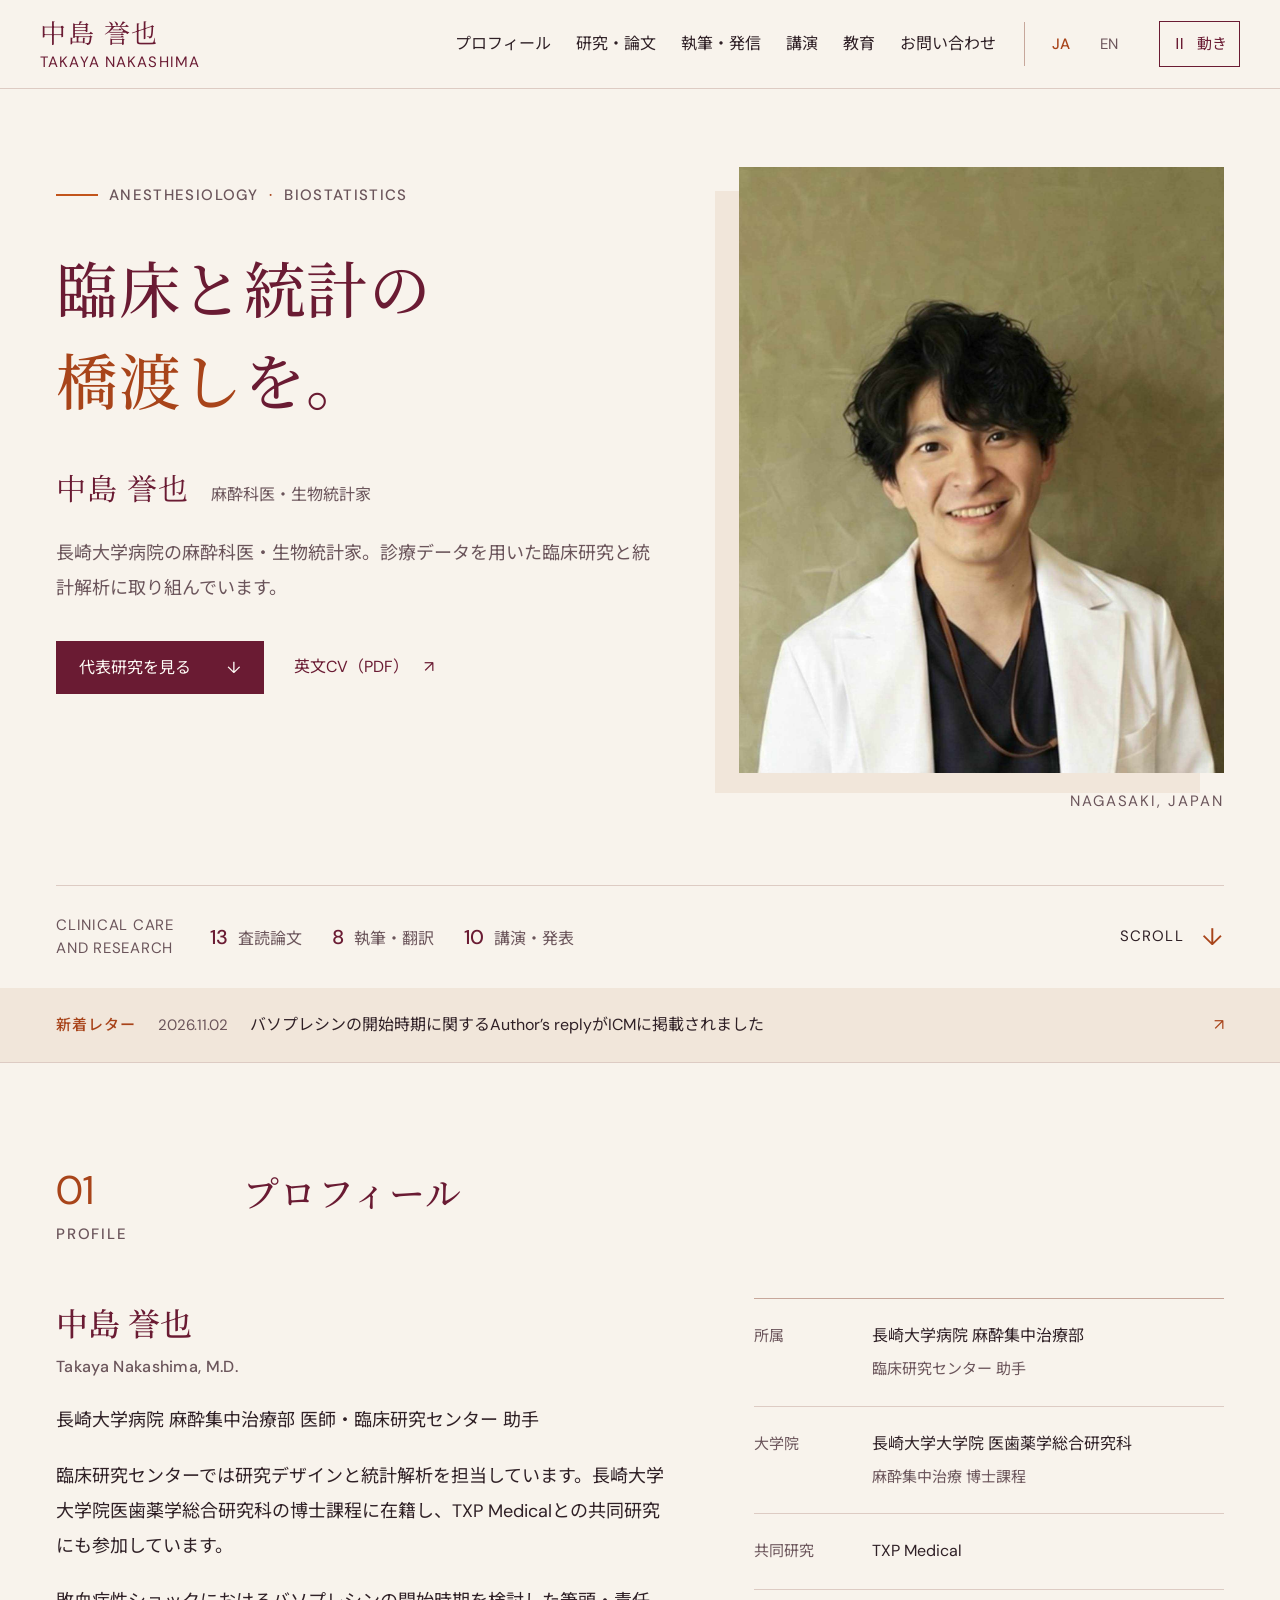
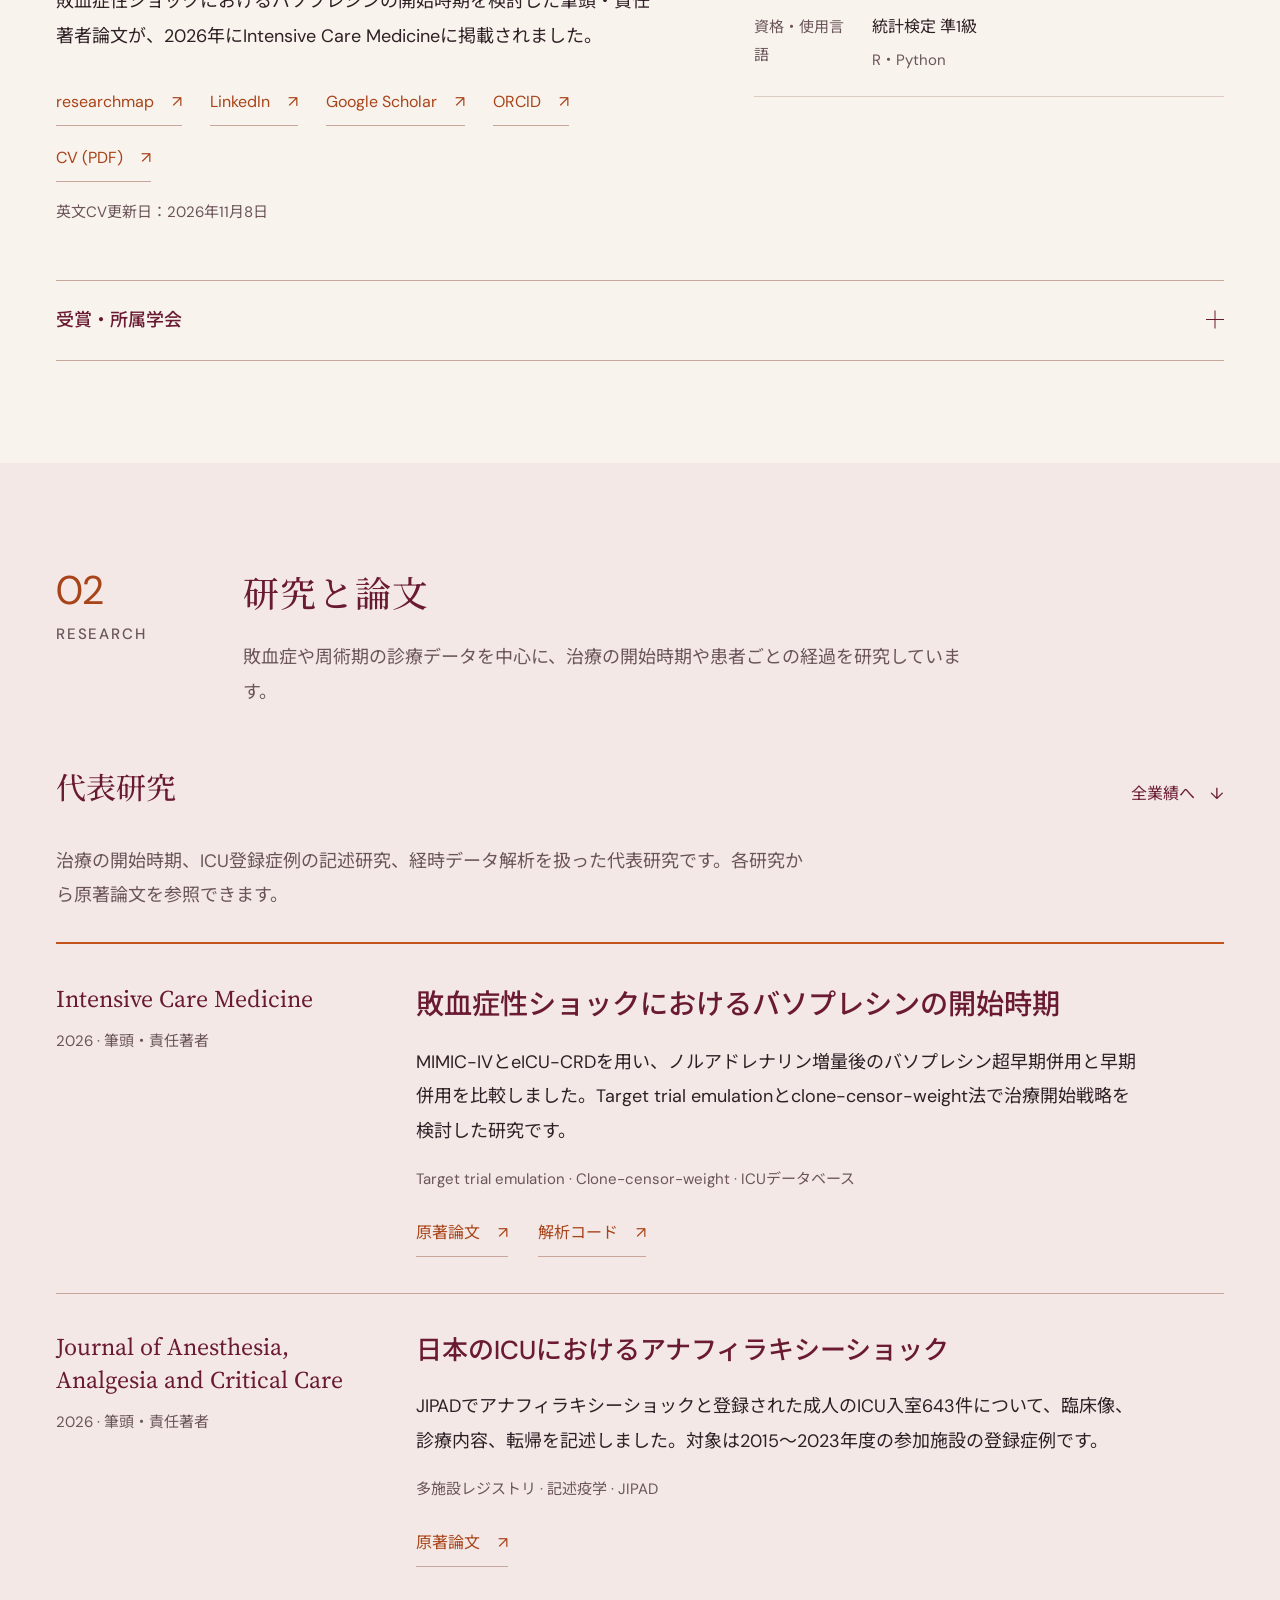
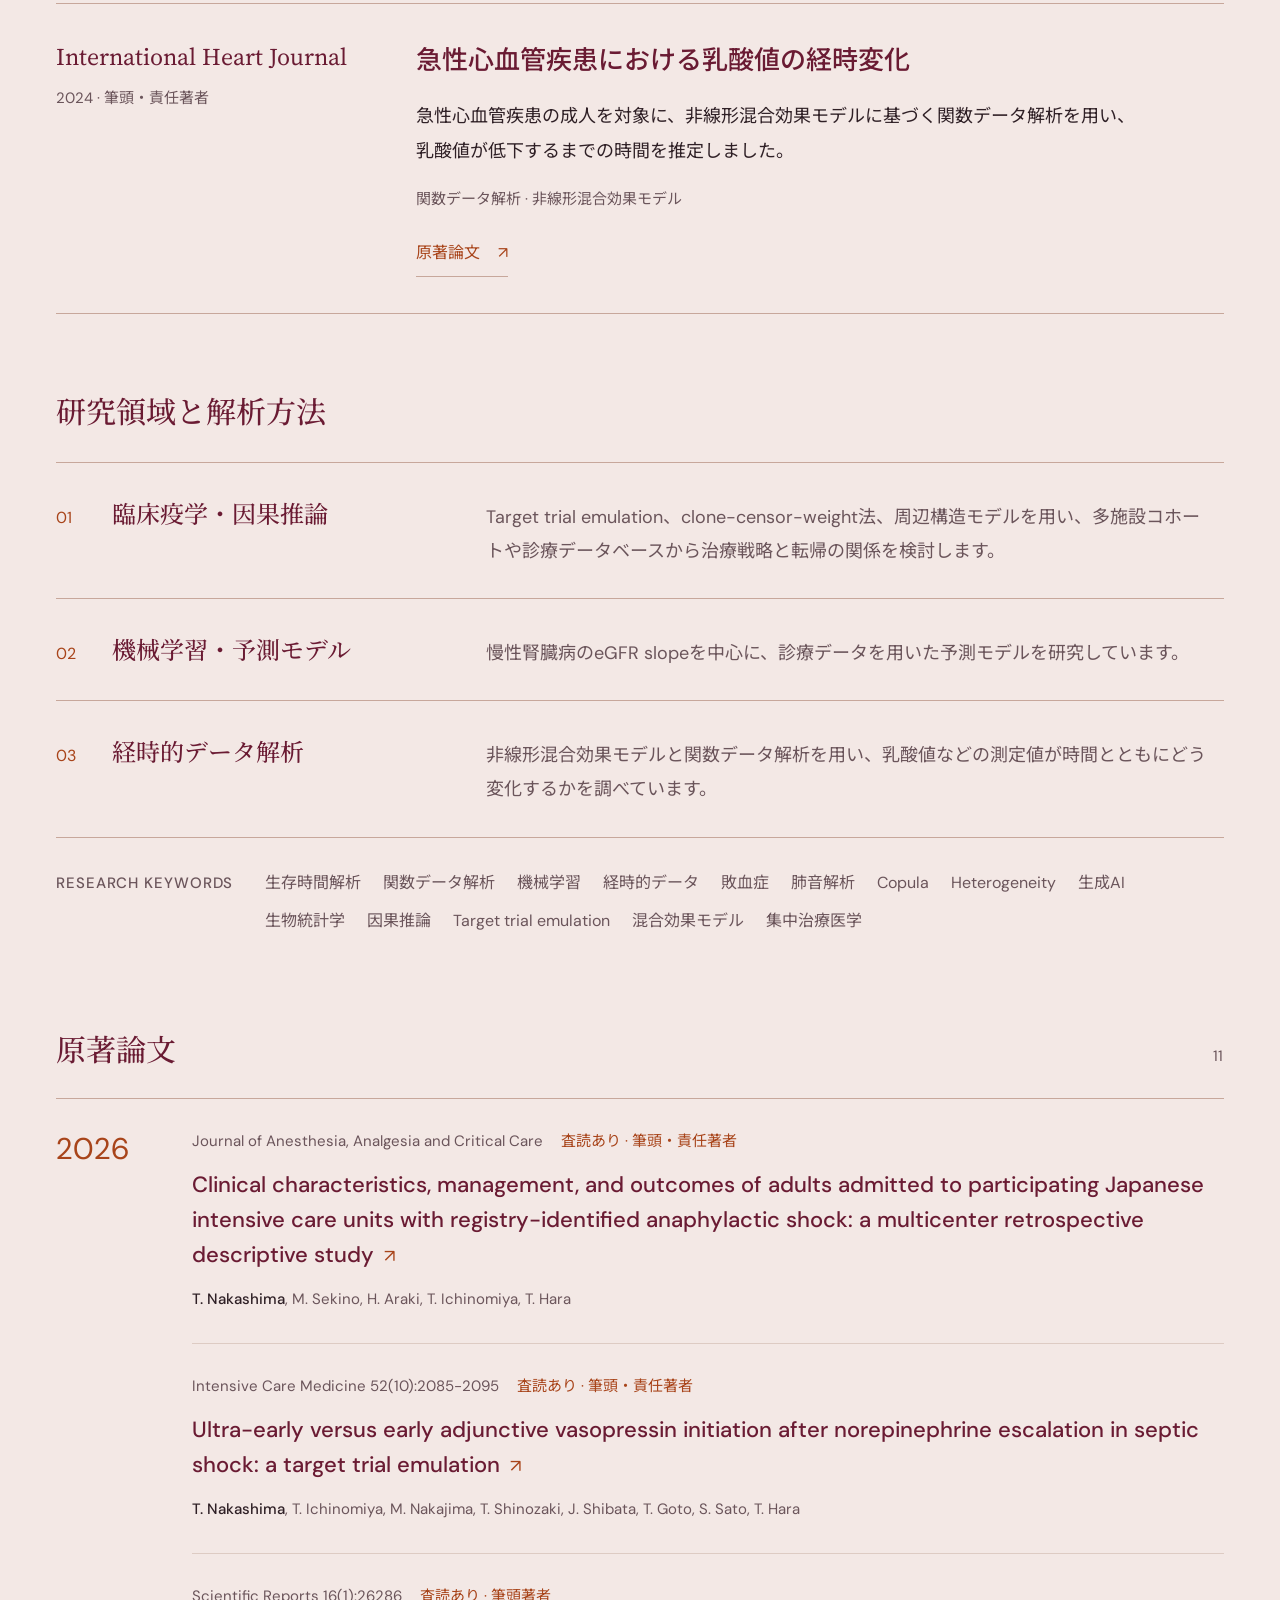
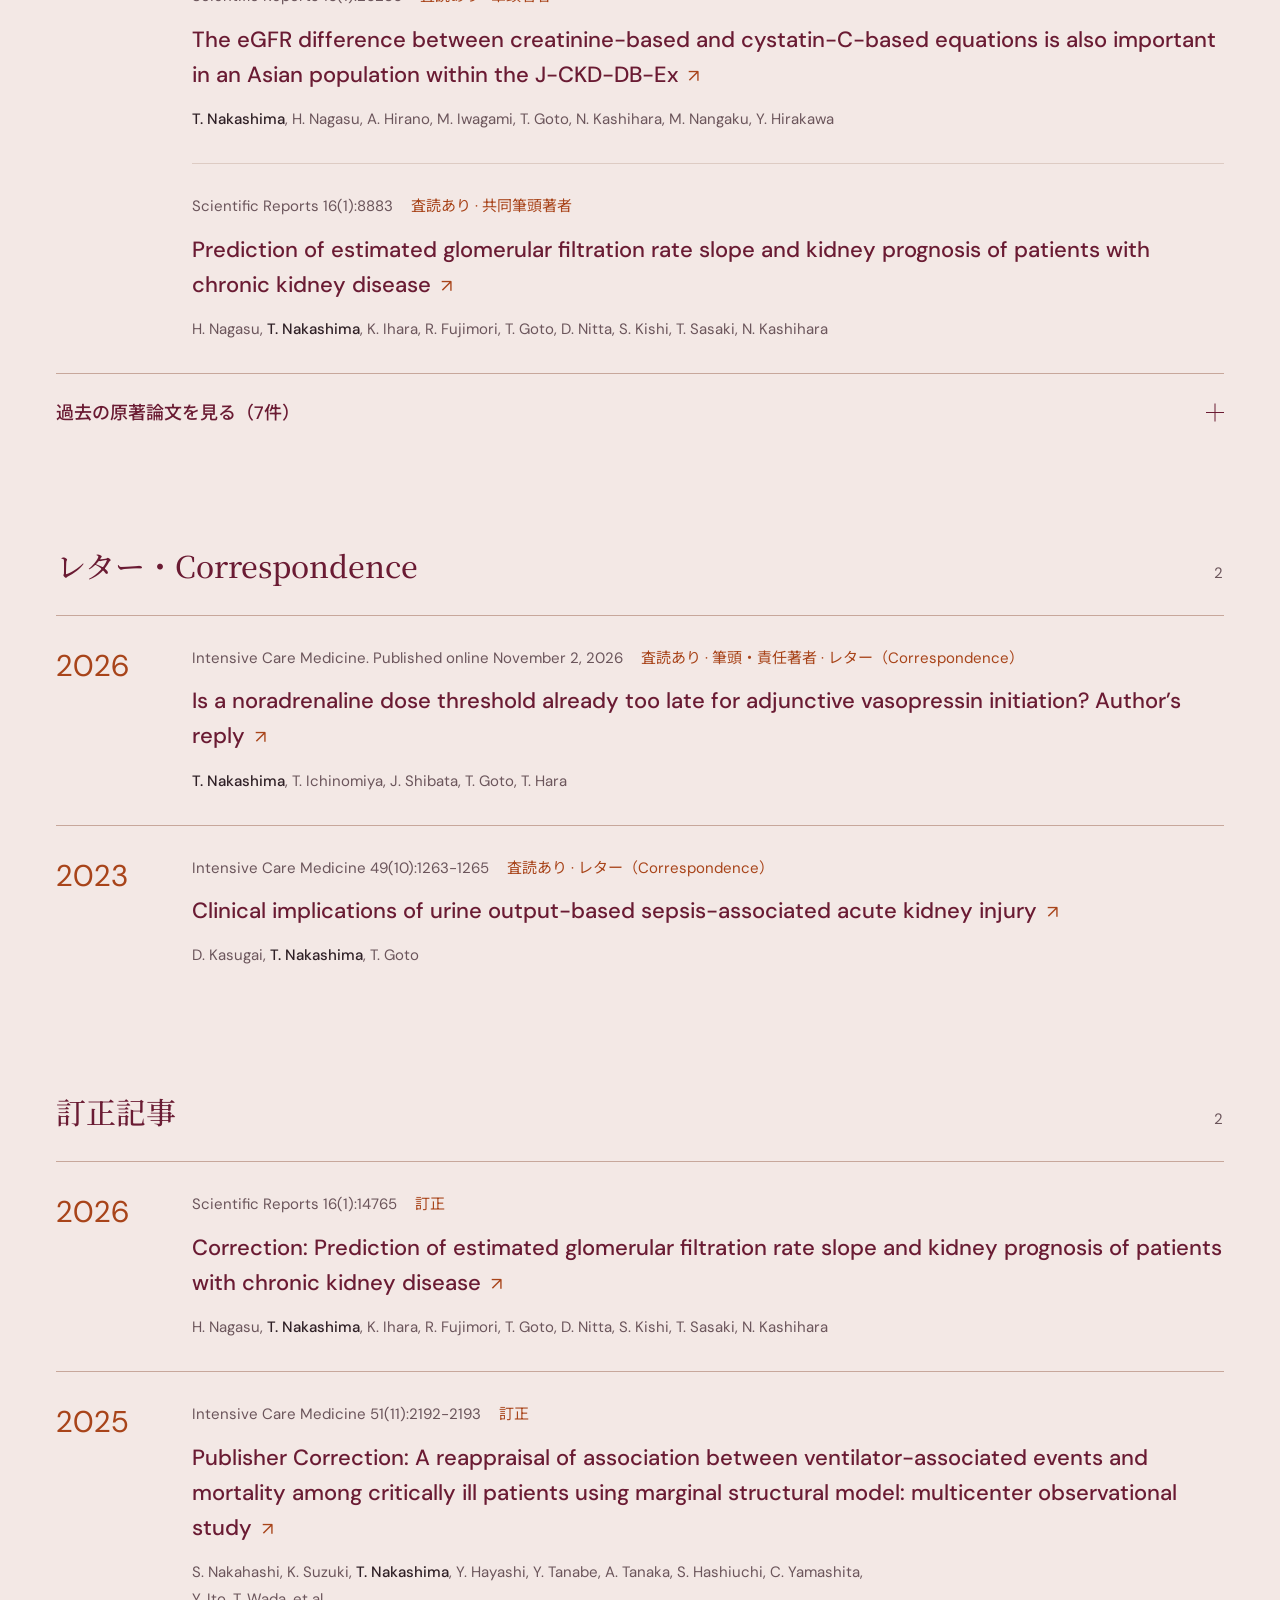
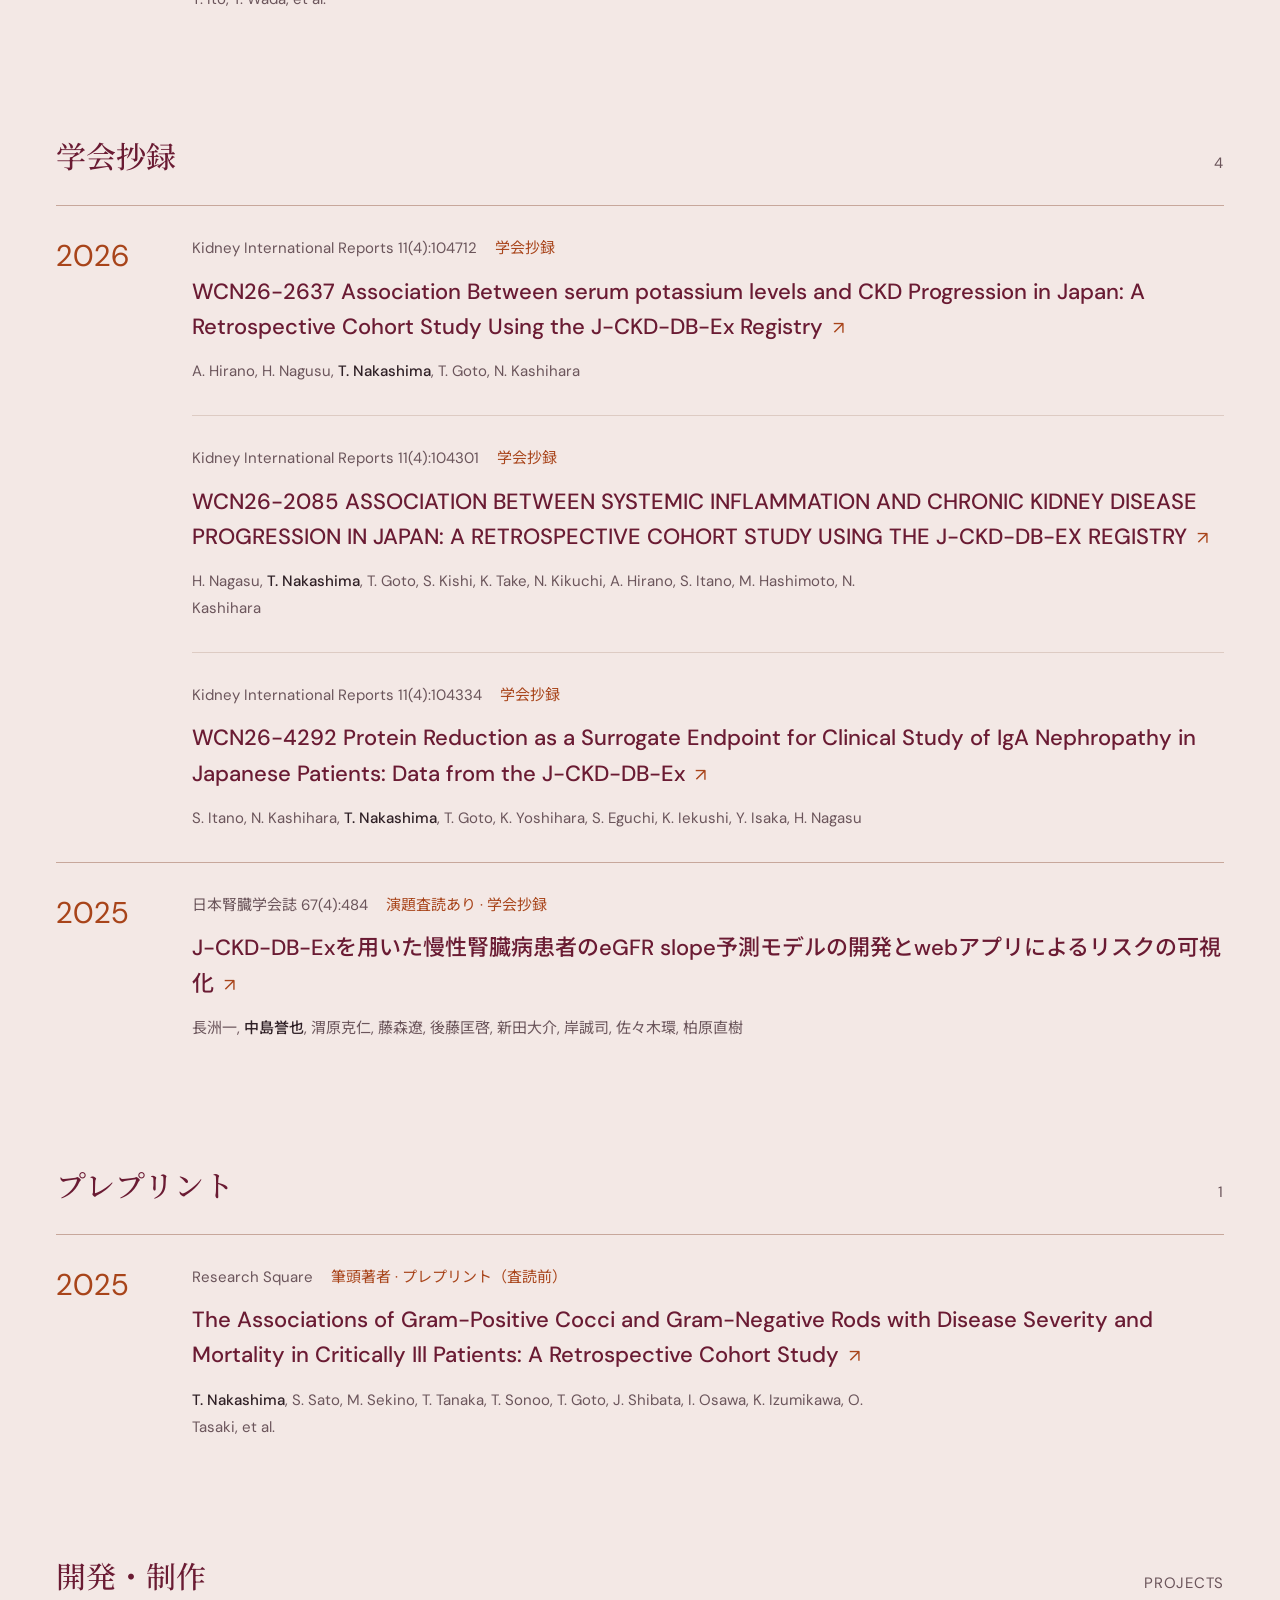
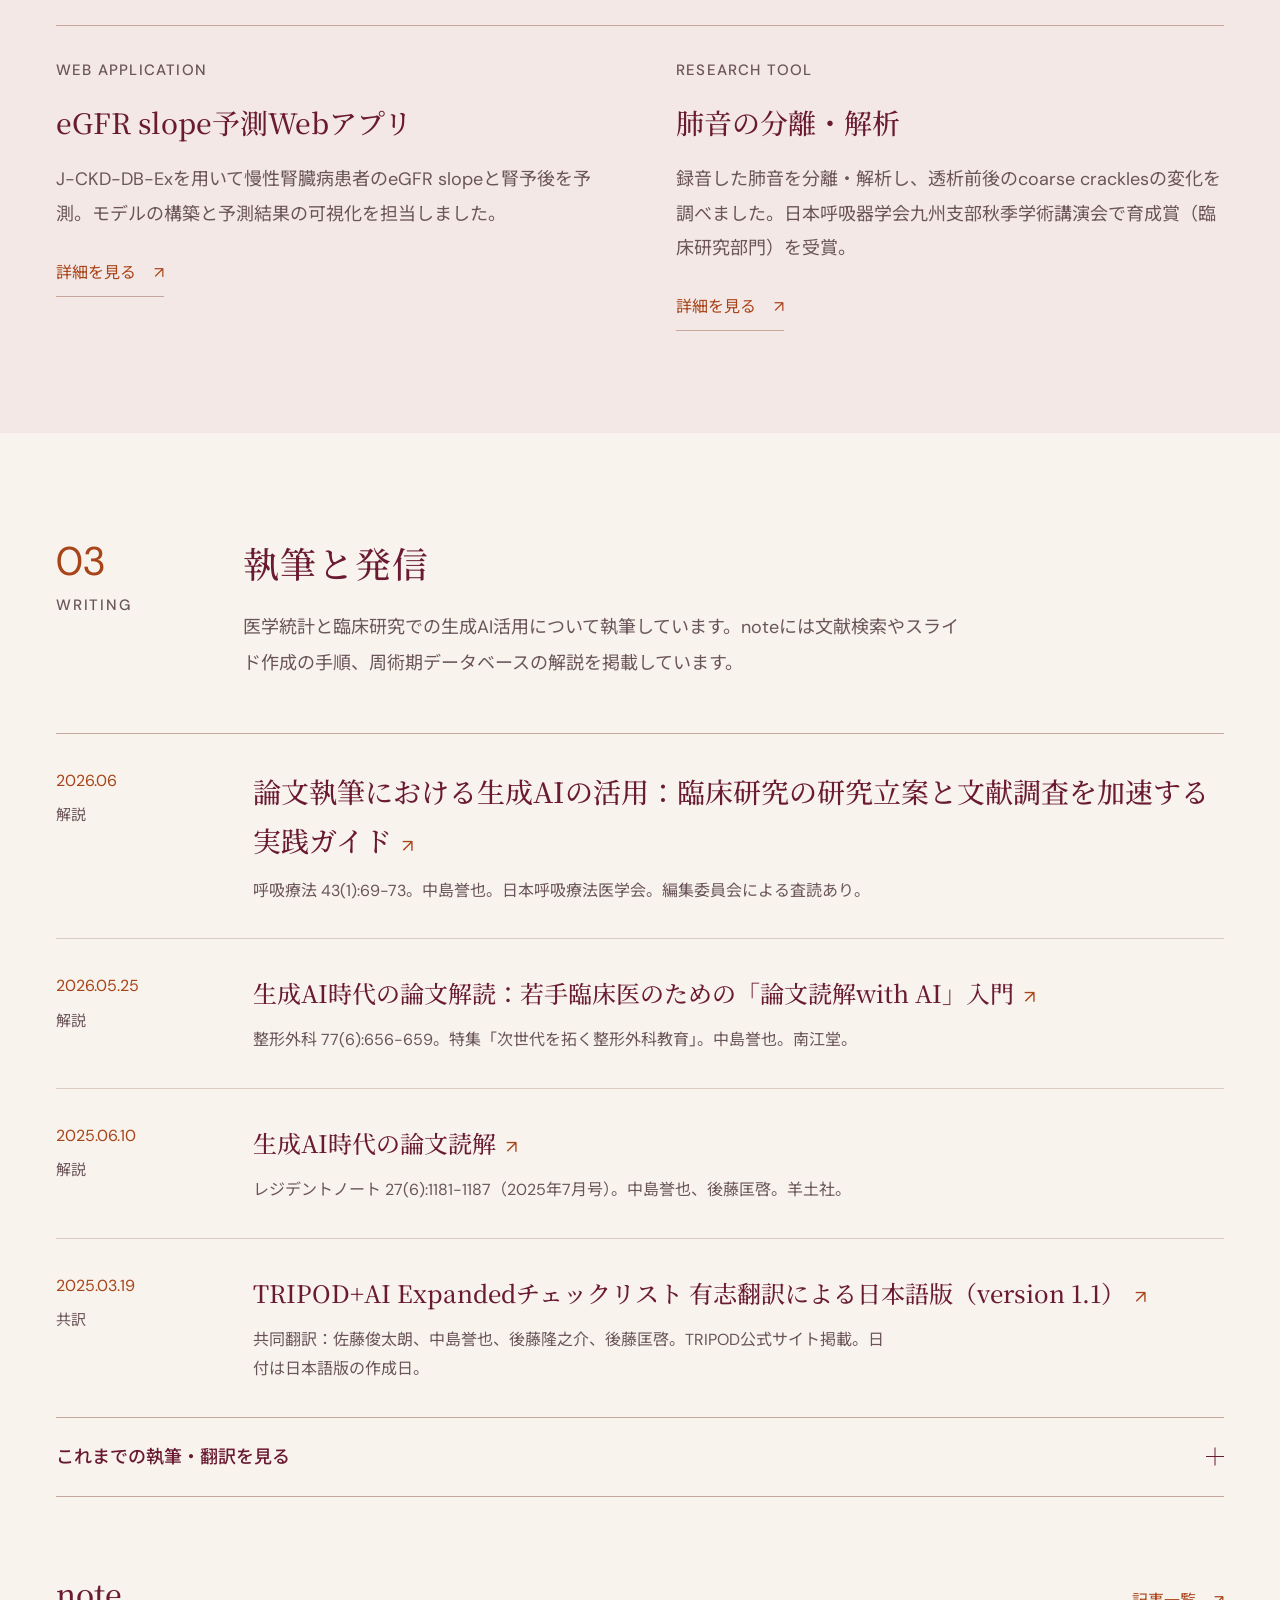
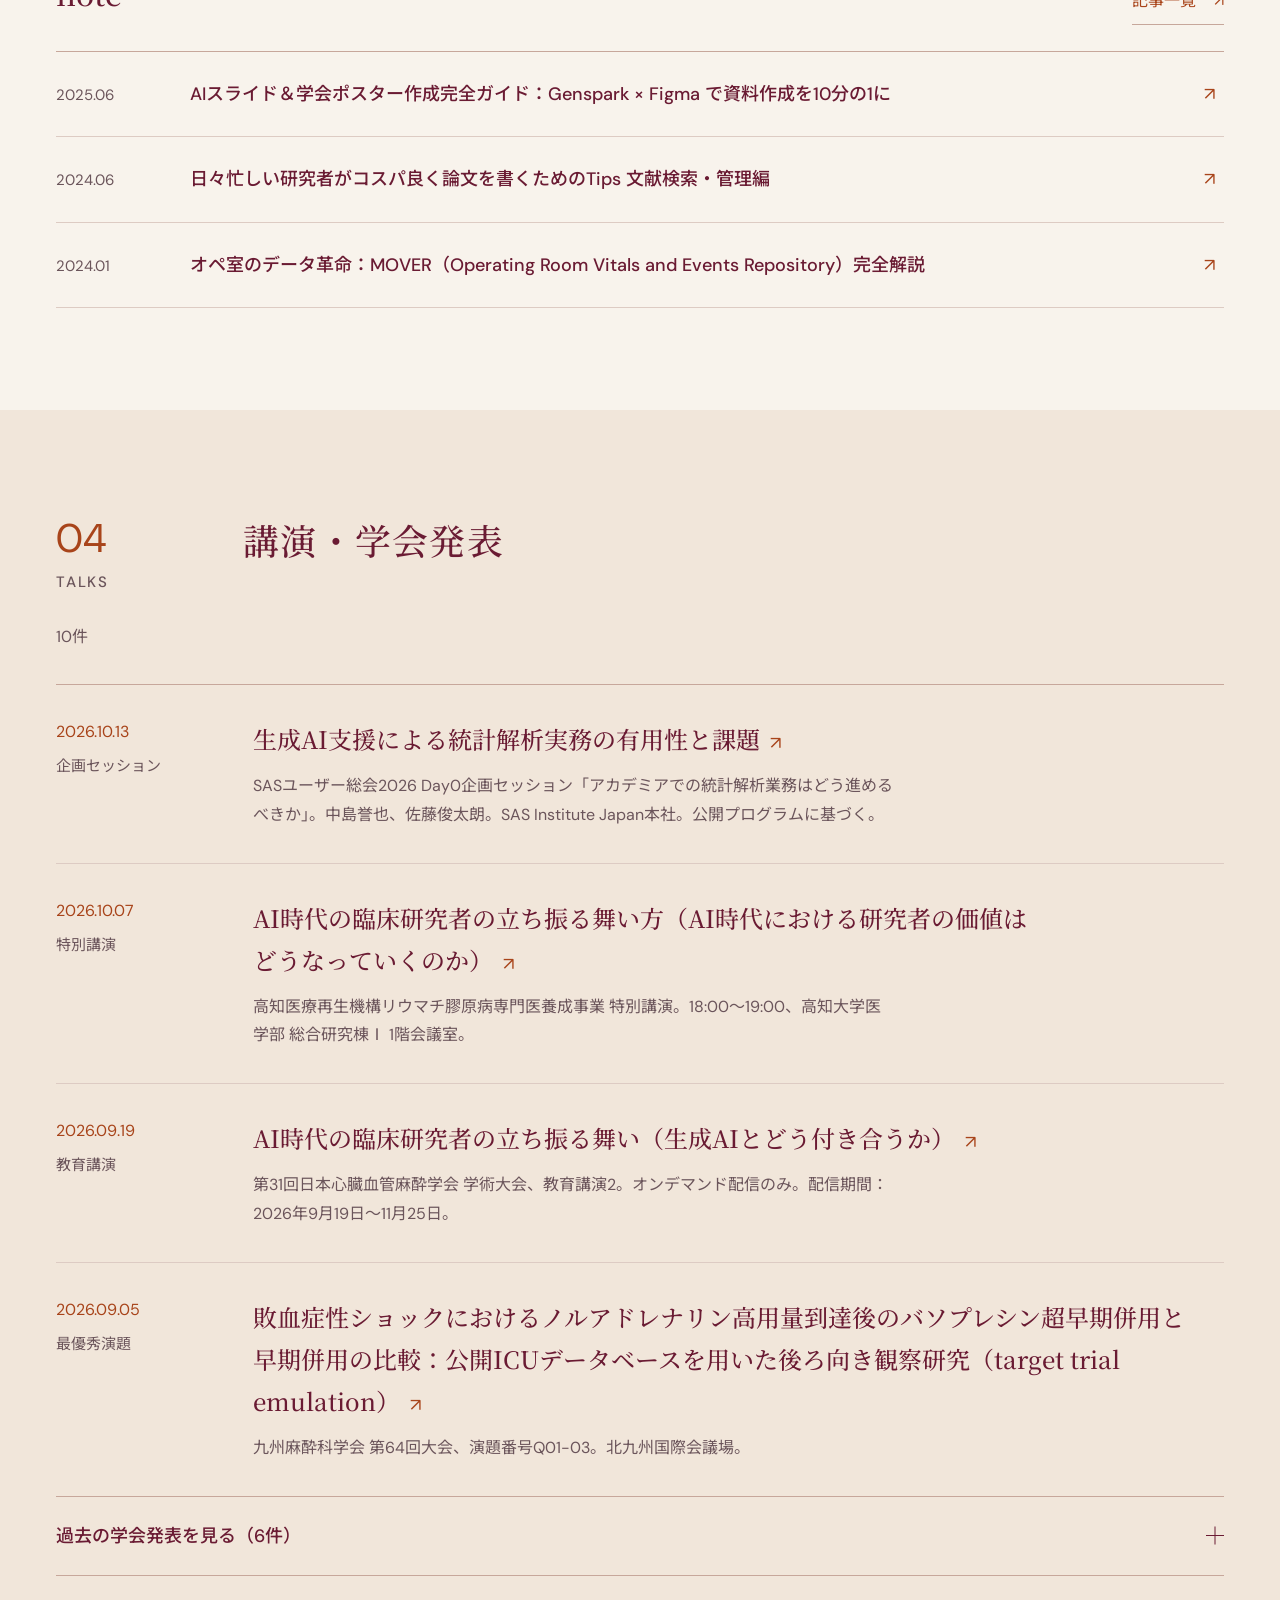
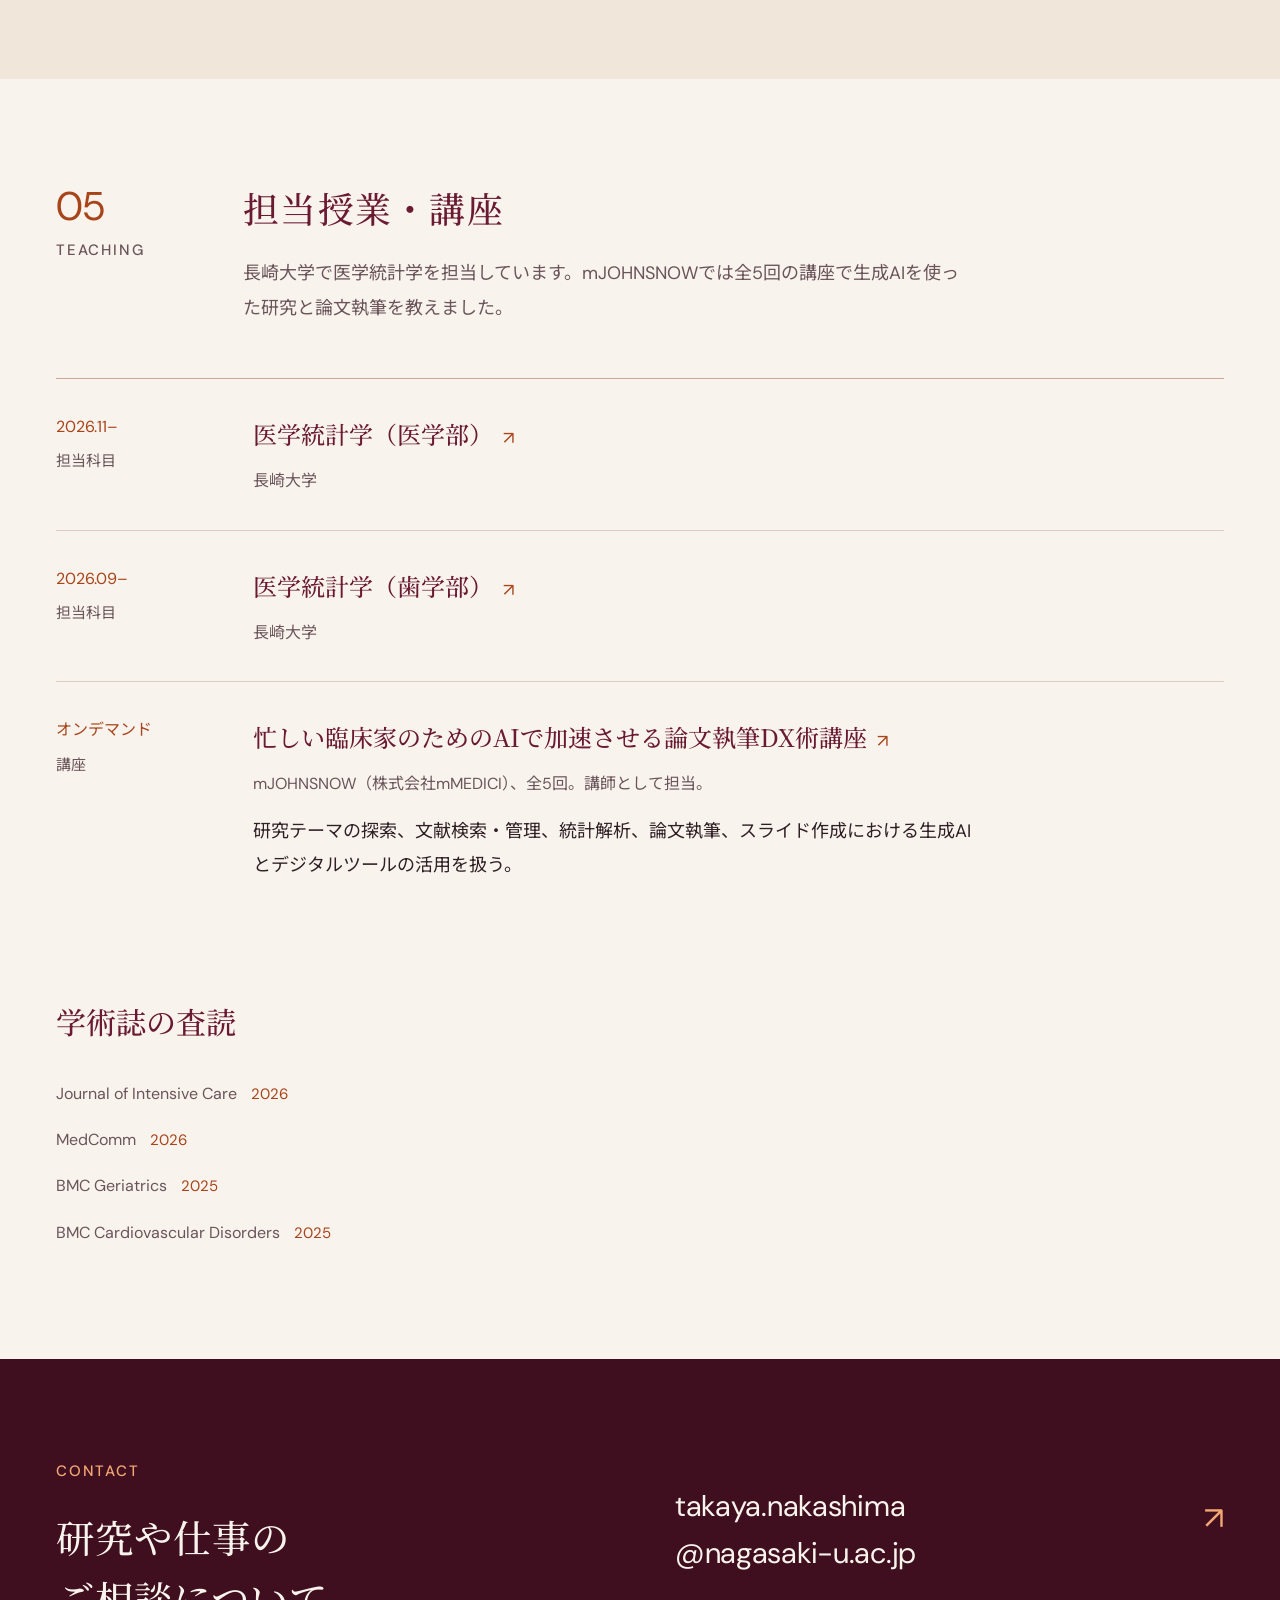
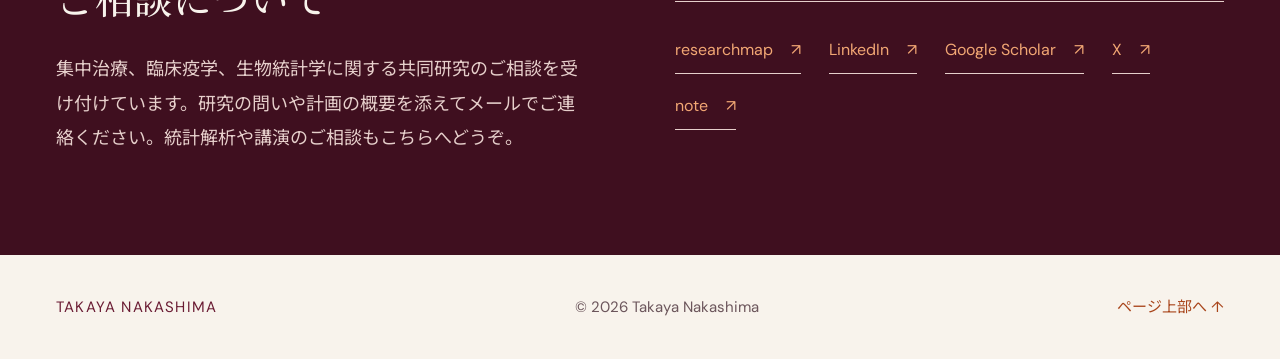
==== commit 479f6632: "Update CV and publications, separate letters, and link Google Scholar" ====
--- a/index.html
+++ b/index.html
@@ -23,7 +23,7 @@
 <link href="https://fonts.googleapis.com/css2?family=Noto+Sans+JP:wght@400;500;600&family=Noto+Serif+JP:wght@500&family=DM+Sans:wght@400;500;600&family=Source+Serif+4:opsz,wght@8..60,500&display=swap" rel="stylesheet">
 <link rel="stylesheet" href="./style.css?v=20261030c">
 <script defer src="./site.js?v=20261030c"></script>
-<script type="application/ld+json">{"@context": "https://schema.org", "@type": "Person", "name": "中島誉也", "alternateName": "Takaya Nakashima", "jobTitle": "Anesthesiologist and Biostatistician", "url": "https://nakashimatakaya.github.io/", "image": "https://nakashimatakaya.github.io/portrait.jpg", "worksFor": {"@type": "Organization", "name": "Nagasaki University Hospital"}, "sameAs": ["https://researchmap.jp/nakataka8228", "https://www.linkedin.com/in/%E8%AA%89%E4%B9%9F-%E4%B8%AD%E5%B3%B6-a26263443/", "https://orcid.org/0009-0001-4214-3945", "https://github.com/nakashimatakaya"]}</script>
+<script type="application/ld+json">{"@context": "https://schema.org", "@type": "Person", "name": "中島誉也", "alternateName": "Takaya Nakashima", "jobTitle": "Anesthesiologist and Biostatistician", "url": "https://nakashimatakaya.github.io/", "image": "https://nakashimatakaya.github.io/portrait.jpg", "worksFor": {"@type": "Organization", "name": "Nagasaki University Hospital"}, "sameAs": ["https://scholar.google.com/citations?user=UVULTp0AAAAJ&hl=en", "https://researchmap.jp/nakataka8228", "https://www.linkedin.com/in/%E8%AA%89%E4%B9%9F-%E4%B8%AD%E5%B3%B6-a26263443/", "https://orcid.org/0009-0001-4214-3945", "https://github.com/nakashimatakaya"]}</script>
 </head>
 <body>
 <div class="scroll-progress" aria-hidden="true"></div>
@@ -44,16 +44,16 @@
    <h1><span class="hero-line">臨床と統計の</span><span class="hero-line"><em>橋渡し</em>を。</span></h1>
    <p class="hero-name">中島 誉也<span>麻酔科医・生物統計家</span></p>
    <p class="hero-lead">長崎大学病院の麻酔科医・生物統計家。診療データを用いた臨床研究と統計解析に取り組んでいます。</p>
-   <div class="hero-links"><a class="button" href="#selected-research">代表研究を見る<span aria-hidden="true">↓</span></a><a class="quiet-link" href="./Takaya_Nakashima_CV.pdf" target="_blank" rel="noopener noreferrer">英文CV（PDF）<span aria-hidden="true">↗</span></a></div>
+   <div class="hero-links"><a class="button" href="#selected-research">代表研究を見る<span aria-hidden="true">↓</span></a><a class="quiet-link" href="./Takaya_Nakashima_CV.pdf?v=2026-11-08" target="_blank" rel="noopener noreferrer">英文CV（PDF）<span aria-hidden="true">↗</span></a></div>
   </div>
   <figure class="hero-photo"><img src="./portrait.jpg" alt="中島誉也のポートレート" width="1968" height="1968" fetchpriority="high"><figcaption>NAGASAKI, JAPAN</figcaption></figure>
  </div>
- <div class="hero-bottom container"><p>CLINICAL CARE<br>AND RESEARCH</p><nav class="hero-index" aria-label="業績の概要"><a href="#papers"><strong>12</strong> 査読論文</a><a href="#writing"><strong>8</strong> 執筆・翻訳</a><a href="#talks"><strong>10</strong> 講演・発表</a></nav><a href="#profile" class="scroll-cue">SCROLL <span>↓</span></a></div>
+ <div class="hero-bottom container"><p>CLINICAL CARE<br>AND RESEARCH</p><nav class="hero-index" aria-label="業績の概要"><a href="#papers"><strong>13</strong> 査読論文</a><a href="#writing"><strong>8</strong> 執筆・翻訳</a><a href="#talks"><strong>10</strong> 講演・発表</a></nav><a href="#profile" class="scroll-cue">SCROLL <span>↓</span></a></div>
 </section>
-<aside class="news"><div class="container"><span class="eyebrow">新着論文</span><span class="news-date">2026.10.30</span><a href="https://doi.org/10.1186/s44158-026-00464-x" target="_blank" rel="noopener noreferrer">アナフィラキシーショックのICU登録症例を扱った記述研究を発表しました<span aria-hidden="true">↗</span></a></div></aside>
+<aside class="news"><div class="container"><span class="eyebrow">新着レター</span><span class="news-date">2026.11.02</span><a href="https://doi.org/10.1007/s00134-026-08634-9" target="_blank" rel="noopener noreferrer">バソプレシンの開始時期に関するAuthor’s replyがICMに掲載されました<span aria-hidden="true">↗</span></a></div></aside>
 <section class="section container" id="profile">
  <div class="section-head" data-reveal><div class="section-rail"><span class="section-number">01</span><span class="eyebrow">PROFILE</span></div><div class="section-heading"><h2>プロフィール</h2></div></div>
- <div class="profile-grid"><div class="profile-copy"><h3>中島 誉也<span>Takaya Nakashima, M.D.</span></h3><p>長崎大学病院 麻酔集中治療部 医師・臨床研究センター 助手</p><p>臨床研究センターでは研究デザインと統計解析を担当しています。長崎大学大学院医歯薬学総合研究科の博士課程に在籍し、TXP Medicalとの共同研究にも参加しています。</p><p>敗血症性ショックにおけるバソプレシンの開始時期を検討した筆頭・責任著者論文が、2026年にIntensive Care Medicineに掲載されました。</p><div class="inline-links"><a class="text-link" href="https://researchmap.jp/nakataka8228" target="_blank" rel="noopener noreferrer">researchmap<span aria-hidden="true">↗</span></a><a class="text-link" href="https://www.linkedin.com/in/%E8%AA%89%E4%B9%9F-%E4%B8%AD%E5%B3%B6-a26263443/" target="_blank" rel="noopener noreferrer">LinkedIn<span aria-hidden="true">↗</span></a><a class="text-link" href="https://orcid.org/0009-0001-4214-3945" target="_blank" rel="noopener noreferrer">ORCID<span aria-hidden="true">↗</span></a><a class="text-link" href="./Takaya_Nakashima_CV.pdf" target="_blank" rel="noopener noreferrer">CV (PDF)<span aria-hidden="true">↗</span></a></div><p class="cv-updated">英文CV更新日：2026年10月30日</p></div><dl class="profile-facts"><div><dt>所属</dt><dd>長崎大学病院 麻酔集中治療部<small>臨床研究センター 助手</small></dd></div><div><dt>大学院</dt><dd>長崎大学大学院 医歯薬学総合研究科<small>麻酔集中治療 博士課程</small></dd></div><div><dt>共同研究</dt><dd>TXP Medical</dd></div><div><dt>資格・使用言語</dt><dd>統計検定 準1級<small>R・Python</small></dd></div></dl></div>
+ <div class="profile-grid"><div class="profile-copy"><h3>中島 誉也<span>Takaya Nakashima, M.D.</span></h3><p>長崎大学病院 麻酔集中治療部 医師・臨床研究センター 助手</p><p>臨床研究センターでは研究デザインと統計解析を担当しています。長崎大学大学院医歯薬学総合研究科の博士課程に在籍し、TXP Medicalとの共同研究にも参加しています。</p><p>敗血症性ショックにおけるバソプレシンの開始時期を検討した筆頭・責任著者論文が、2026年にIntensive Care Medicineに掲載されました。</p><div class="inline-links"><a class="text-link" href="https://researchmap.jp/nakataka8228" target="_blank" rel="noopener noreferrer">researchmap<span aria-hidden="true">↗</span></a><a class="text-link" href="https://www.linkedin.com/in/%E8%AA%89%E4%B9%9F-%E4%B8%AD%E5%B3%B6-a26263443/" target="_blank" rel="noopener noreferrer">LinkedIn<span aria-hidden="true">↗</span></a><a class="text-link" href="https://scholar.google.com/citations?user=UVULTp0AAAAJ&amp;hl=en" target="_blank" rel="noopener noreferrer">Google Scholar<span aria-hidden="true">↗</span></a><a class="text-link" href="https://orcid.org/0009-0001-4214-3945" target="_blank" rel="noopener noreferrer">ORCID<span aria-hidden="true">↗</span></a><a class="text-link" href="./Takaya_Nakashima_CV.pdf?v=2026-11-08" target="_blank" rel="noopener noreferrer">CV (PDF)<span aria-hidden="true">↗</span></a></div><p class="cv-updated">英文CV更新日：2026年11月8日</p></div><dl class="profile-facts"><div><dt>所属</dt><dd>長崎大学病院 麻酔集中治療部<small>臨床研究センター 助手</small></dd></div><div><dt>大学院</dt><dd>長崎大学大学院 医歯薬学総合研究科<small>麻酔集中治療 博士課程</small></dd></div><div><dt>共同研究</dt><dd>TXP Medical</dd></div><div><dt>資格・使用言語</dt><dd>統計検定 準1級<small>R・Python</small></dd></div></dl></div>
  <details class="disclosure profile-details" id="awards"><summary><span>受賞・所属学会</span><span aria-hidden="true" class="plus"></span></summary><div class="award-grid"><ol class="award-list"><li><span>2026.09</span><div><h3>九州麻酔科学会 第64回大会 最優秀演題</h3><p>日本麻酔科学会 九州支部</p><p>「敗血症性ショックにおけるノルアドレナリン高用量到達後のバソプレシン超早期併用と早期併用の比較：公開ICUデータベースを用いた後ろ向き観察研究（target trial emulation）」</p></div></li><li><span>2021.10</span><div><h3>育成賞［臨床研究部門］</h3><p>第87回 日本呼吸器学会・日本結核病学会 非結核性抗酸菌症学会 日本サルコイドーシス／肉芽腫性疾患学会 九州支部秋季学術講演会</p><p>「録音肺音の分離技術解析の透析前後の coarse crackles 変化への臨床的応用」</p></div></li></ol><div><h3>所属学会</h3><ul class="society-list"><li>日本集中治療医学会 <span>2026.10–</span></li><li>日本麻酔科学会 <span>2024–</span></li><li>日本疫学会 <span>2022–</span></li><li>日本臨床疫学会 <span>2021–</span></li><li>日本メディカルAI学会 <span>2021–</span></li><li>日本行動計量学会 <span>2020–</span></li></ul></div></div></details>
 </section>
 <section class="section research-section" id="research"><div class="container">
@@ -62,7 +62,7 @@
  <div class="subsection-head methods-heading"><h3>研究領域と解析方法</h3></div>
  <div class="research-themes"><div class="research-row"><span class="theme-no">01</span><h4>臨床疫学・因果推論</h4><p>Target trial emulation、clone-censor-weight法、周辺構造モデルを用い、多施設コホートや診療データベースから治療戦略と転帰の関係を検討します。</p></div><div class="research-row"><span class="theme-no">02</span><h4>機械学習・予測モデル</h4><p>慢性腎臓病のeGFR slopeを中心に、診療データを用いた予測モデルを研究しています。</p></div><div class="research-row"><span class="theme-no">03</span><h4>経時的データ解析</h4><p>非線形混合効果モデルと関数データ解析を用い、乳酸値などの測定値が時間とともにどう変化するかを調べています。</p></div></div>
  <div class="keyword-area"><h3>RESEARCH KEYWORDS</h3><ul><li>生存時間解析</li><li>関数データ解析</li><li>機械学習</li><li>経時的データ</li><li>敗血症</li><li>肺音解析</li><li>Copula</li><li>Heterogeneity</li><li>生成AI</li><li>生物統計学</li><li>因果推論</li><li>Target trial emulation</li><li>混合効果モデル</li><li>集中治療医学</li></ul></div>
- <div class="publications" id="papers"><div class="subsection-head"><h3>査読論文</h3><span>12 件</span></div><div class="publication-group"><h4 class="publication-year">2026</h4><ol class="paper-list"><li class="paper"><div class="paper-meta"><span>Journal of Anesthesia, Analgesia and Critical Care</span><span>査読あり · 筆頭・責任著者</span></div><h5 lang="en"><a href="https://doi.org/10.1186/s44158-026-00464-x" target="_blank" rel="noopener noreferrer">Clinical characteristics, management, and outcomes of adults admitted to participating Japanese intensive care units with registry-identified anaphylactic shock: a multicenter retrospective descriptive study<span class="record-arrow" aria-hidden="true">↗</span></a></h5><p class="authors" lang="en"><strong>T. Nakashima</strong>, M. Sekino, H. Araki, T. Ichinomiya, T. Hara</p></li><li class="paper"><div class="paper-meta"><span>Intensive Care Medicine 52(10):2085-2095</span><span>査読あり · 筆頭・責任著者</span></div><h5 lang="en"><a href="https://doi.org/10.1007/s00134-026-08575-3" target="_blank" rel="noopener noreferrer">Ultra-early versus early adjunctive vasopressin initiation after norepinephrine escalation in septic shock: a target trial emulation<span class="record-arrow" aria-hidden="true">↗</span></a></h5><p class="authors" lang="en"><strong>T. Nakashima</strong>, T. Ichinomiya, M. Nakajima, T. Shinozaki, J. Shibata, T. Goto, S. Sato, T. Hara</p></li><li class="paper"><div class="paper-meta"><span>Scientific Reports 16(1):26286</span><span>査読あり · 筆頭著者</span></div><h5 lang="en"><a href="https://doi.org/10.1038/s41598-026-57444-y" target="_blank" rel="noopener noreferrer">The eGFR difference between creatinine-based and cystatin-C-based equations is also important in an Asian population within the J-CKD-DB-Ex<span class="record-arrow" aria-hidden="true">↗</span></a></h5><p class="authors" lang="en"><strong>T. Nakashima</strong>, H. Nagasu, A. Hirano, M. Iwagami, T. Goto, N. Kashihara, M. Nangaku, Y. Hirakawa</p></li><li class="paper"><div class="paper-meta"><span>Scientific Reports 16(1):8883</span><span>査読あり · 共同筆頭著者</span></div><h5 lang="en"><a href="https://doi.org/10.1038/s41598-026-38246-8" target="_blank" rel="noopener noreferrer">Prediction of estimated glomerular filtration rate slope and kidney prognosis of patients with chronic kidney disease<span class="record-arrow" aria-hidden="true">↗</span></a></h5><p class="authors" lang="en">H. Nagasu, <strong>T. Nakashima</strong>, K. Ihara, R. Fujimori, T. Goto, D. Nitta, S. Kishi, T. Sasaki, N. Kashihara</p></li></ol></div><details class="disclosure"><summary><span>2021–2025年の論文を見る（8件）</span><span class="plus" aria-hidden="true"></span></summary><div class="publication-group"><h4 class="publication-year">2025</h4><ol class="paper-list"><li class="paper"><div class="paper-meta"><span>Clinical and Experimental Nephrology 30(2):309-319</span><span>査読あり · 共同筆頭著者</span></div><h5 lang="en"><a href="https://doi.org/10.1007/s10157-025-02788-4" target="_blank" rel="noopener noreferrer">Proteinuria reduction as a surrogate endpoint for clinical study of IgA nephropathy in Japanese patients: data from the J-CKD-DB-Ex<span class="record-arrow" aria-hidden="true">↗</span></a></h5><p class="authors" lang="en">N. Kashihara, S. Itano, <strong>T. Nakashima</strong>, T. Goto, K. Yoshihara, S. Eguchi, K. Iekushi, Y. Isaka, H. Nagasu; J-CKD-DB collaborators</p><p class="publication-note">オンライン公開2025年。最終掲載は2026年2月号。</p></li><li class="paper"><div class="paper-meta"><span>Intensive Care Medicine 51(10):1764-1774</span><span>査読あり</span></div><h5 lang="en"><a href="https://doi.org/10.1007/s00134-025-08074-x" target="_blank" rel="noopener noreferrer">A reappraisal of association between ventilator-associated events and mortality among critically ill patients using marginal structural model: multicenter observational study<span class="record-arrow" aria-hidden="true">↗</span></a></h5><p class="authors" lang="en">S. Nakahashi, K. Suzuki, <strong>T. Nakashima</strong>, Y. Hayashi, Y. Tanabe, A. Tanaka, S. Hashiuchi, C. Yamashita, Y. Ito, T. Wada, et al.</p></li><li class="paper"><div class="paper-meta"><span>Critical Care Medicine 53(4):e928-e940</span><span>査読あり · 共同筆頭著者</span></div><h5 lang="en"><a href="https://doi.org/10.1097/CCM.0000000000006621" target="_blank" rel="noopener noreferrer">Phenotypes of Functional Decline or Recovery in Sepsis ICU Survivors: Insights From a 1-Year Follow-Up Multicenter Cohort Analysis<span class="record-arrow" aria-hidden="true">↗</span></a></h5><p class="authors" lang="en">K. Liu, <strong>T. Nakashima</strong>, T. Goto, K. Nakamura, H. Nakano, M. Motoki, H. Kamijo, Matsuoka Ayaka, K. Ishii, Y. Morita, et al.</p></li></ol></div><div class="publication-group"><h4 class="publication-year">2024</h4><ol class="paper-list"><li class="paper"><div class="paper-meta"><span>International Heart Journal 65(6):1058-1065</span><span>査読あり · 筆頭・責任著者</span></div><h5 lang="en"><a href="https://doi.org/10.1536/ihj.23-659" target="_blank" rel="noopener noreferrer">Estimating the Timeframe of Lactate Reduction in Acute Cardiovascular Disease Using Functional Data Analysis Based on Nonlinear Mixed Effects Models<span class="record-arrow" aria-hidden="true">↗</span></a></h5><p class="authors" lang="en"><strong>T. Nakashima</strong>, S. Sato, H. Matsui, A. Mizuno</p></li><li class="paper"><div class="paper-meta"><span>Clinical and Experimental Nephrology 28(8):784-792</span><span>査読あり · 共同筆頭著者</span></div><h5 lang="en"><a href="https://doi.org/10.1007/s10157-024-02486-7" target="_blank" rel="noopener noreferrer">Association of serum magnesium levels with renal prognosis in patients with chronic kidney disease<span class="record-arrow" aria-hidden="true">↗</span></a></h5><p class="authors" lang="en">S. Kishi, <strong>T. Nakashima</strong>, T. Goto, H. Nagasu, C. R. Brooks, H. Okada, K. Tamura, T. Nakano, I. Narita, S. Maruyama, et al.</p></li></ol></div><div class="publication-group"><h4 class="publication-year">2023</h4><ol class="paper-list"><li class="paper"><div class="paper-meta"><span>Intensive Care Medicine 49(10):1263-1265</span><span>査読あり · レター（Correspondence）</span></div><h5 lang="en"><a href="https://doi.org/10.1007/s00134-023-07190-w" target="_blank" rel="noopener noreferrer">Clinical implications of urine output-based sepsis-associated acute kidney injury<span class="record-arrow" aria-hidden="true">↗</span></a></h5><p class="authors" lang="en">D. Kasugai, <strong>T. Nakashima</strong>, T. Goto</p></li></ol></div><div class="publication-group"><h4 class="publication-year">2022</h4><ol class="paper-list"><li class="paper"><div class="paper-meta"><span>長崎医学会雑誌 97(1):1-6</span><span>査読あり · 筆頭著者</span></div><h5 lang="ja"><a href="https://researchmap.jp/nakataka8228/published_papers/43860537" target="_blank" rel="noopener noreferrer">新しい録音機器と解析技術を用いた肺音解析システムの医師聴診の補助ツールとしての可能性<span class="record-arrow" aria-hidden="true">↗</span></a></h5><p class="authors" lang="ja"><strong>中島誉也</strong>, 尾長谷靖, 深堀範, 福島千鶴, 入来隼, 永江由香, 山口博之, 坂本憲穂, 石松祐二, 山田頼弥, et al.</p></li></ol></div><div class="publication-group"><h4 class="publication-year">2021</h4><ol class="paper-list"><li class="paper"><div class="paper-meta"><span>BMC Anesthesiology 21(1):250</span><span>査読あり</span></div><h5 lang="en"><a href="https://doi.org/10.1186/s12871-021-01470-y" target="_blank" rel="noopener noreferrer">Association between preoperative toe perfusion index and maternal core temperature decrease during cesarean delivery under spinal anesthesia: a prospective cohort study<span class="record-arrow" aria-hidden="true">↗</span></a></h5><p class="authors" lang="en">S. Kaneko, K. Hara, S. Sato, <strong>T. Nakashima</strong>, Y. Kawazoe, M. Taguchi, S. Urabe, A. Nakao, K. Hamada, M. Yamaguchi, et al.</p></li></ol></div></details></div><div class="abstracts" id="abstracts"><div class="subsection-head"><h3>学会抄録</h3><span>1</span></div><div class="publication-group"><h4 class="publication-year">2025</h4><ol class="paper-list"><li class="paper"><div class="paper-meta"><span>日本腎臓学会誌 67(4):484</span><span>演題査読あり · 学会抄録</span></div><h5 lang="ja"><a href="https://jglobal.jst.go.jp/detail?JGLOBAL_ID=202502273103904762" target="_blank" rel="noopener noreferrer">J-CKD-DB-Exを用いた慢性腎臓病患者のeGFR slope予測モデルの開発とwebアプリによるリスクの可視化<span class="record-arrow" aria-hidden="true">↗</span></a></h5><p class="authors" lang="ja">長洲一, <strong>中島誉也</strong>, 渭原克仁, 藤森遼, 後藤匡啓, 新田大介, 岸誠司, 佐々木環, 柏原直樹</p></li></ol></div></div>
+ <div class="publications" id="papers"><div class="subsection-head"><h3>原著論文</h3><span>11</span></div><div class="publication-group"><h4 class="publication-year">2026</h4><ol class="paper-list"><li class="paper"><div class="paper-meta"><span>Journal of Anesthesia, Analgesia and Critical Care</span><span>査読あり · 筆頭・責任著者</span></div><h5 lang="en"><a href="https://doi.org/10.1186/s44158-026-00464-x" target="_blank" rel="noopener noreferrer">Clinical characteristics, management, and outcomes of adults admitted to participating Japanese intensive care units with registry-identified anaphylactic shock: a multicenter retrospective descriptive study<span class="record-arrow" aria-hidden="true">↗</span></a></h5><p class="authors" lang="en"><strong>T. Nakashima</strong>, M. Sekino, H. Araki, T. Ichinomiya, T. Hara</p></li><li class="paper"><div class="paper-meta"><span>Intensive Care Medicine 52(10):2085-2095</span><span>査読あり · 筆頭・責任著者</span></div><h5 lang="en"><a href="https://doi.org/10.1007/s00134-026-08575-3" target="_blank" rel="noopener noreferrer">Ultra-early versus early adjunctive vasopressin initiation after norepinephrine escalation in septic shock: a target trial emulation<span class="record-arrow" aria-hidden="true">↗</span></a></h5><p class="authors" lang="en"><strong>T. Nakashima</strong>, T. Ichinomiya, M. Nakajima, T. Shinozaki, J. Shibata, T. Goto, S. Sato, T. Hara</p></li><li class="paper"><div class="paper-meta"><span>Scientific Reports 16(1):26286</span><span>査読あり · 筆頭著者</span></div><h5 lang="en"><a href="https://doi.org/10.1038/s41598-026-57444-y" target="_blank" rel="noopener noreferrer">The eGFR difference between creatinine-based and cystatin-C-based equations is also important in an Asian population within the J-CKD-DB-Ex<span class="record-arrow" aria-hidden="true">↗</span></a></h5><p class="authors" lang="en"><strong>T. Nakashima</strong>, H. Nagasu, A. Hirano, M. Iwagami, T. Goto, N. Kashihara, M. Nangaku, Y. Hirakawa</p></li><li class="paper"><div class="paper-meta"><span>Scientific Reports 16(1):8883</span><span>査読あり · 共同筆頭著者</span></div><h5 lang="en"><a href="https://doi.org/10.1038/s41598-026-38246-8" target="_blank" rel="noopener noreferrer">Prediction of estimated glomerular filtration rate slope and kidney prognosis of patients with chronic kidney disease<span class="record-arrow" aria-hidden="true">↗</span></a></h5><p class="authors" lang="en">H. Nagasu, <strong>T. Nakashima</strong>, K. Ihara, R. Fujimori, T. Goto, D. Nitta, S. Kishi, T. Sasaki, N. Kashihara</p></li></ol></div><details class="disclosure"><summary><span>過去の原著論文を見る（7件）</span><span class="plus" aria-hidden="true"></span></summary><div class="publication-group"><h4 class="publication-year">2025</h4><ol class="paper-list"><li class="paper"><div class="paper-meta"><span>Clinical and Experimental Nephrology 30(2):309-319</span><span>査読あり · 共同筆頭著者</span></div><h5 lang="en"><a href="https://doi.org/10.1007/s10157-025-02788-4" target="_blank" rel="noopener noreferrer">Proteinuria reduction as a surrogate endpoint for clinical study of IgA nephropathy in Japanese patients: data from the J-CKD-DB-Ex<span class="record-arrow" aria-hidden="true">↗</span></a></h5><p class="authors" lang="en">N. Kashihara, S. Itano, <strong>T. Nakashima</strong>, T. Goto, K. Yoshihara, S. Eguchi, K. Iekushi, Y. Isaka, H. Nagasu; J-CKD-DB collaborators</p><p class="publication-note">オンライン公開2025年。最終掲載は2026年2月号。</p></li><li class="paper"><div class="paper-meta"><span>Intensive Care Medicine 51(10):1764-1774</span><span>査読あり</span></div><h5 lang="en"><a href="https://doi.org/10.1007/s00134-025-08074-x" target="_blank" rel="noopener noreferrer">A reappraisal of association between ventilator-associated events and mortality among critically ill patients using marginal structural model: multicenter observational study<span class="record-arrow" aria-hidden="true">↗</span></a></h5><p class="authors" lang="en">S. Nakahashi, K. Suzuki, <strong>T. Nakashima</strong>, Y. Hayashi, Y. Tanabe, A. Tanaka, S. Hashiuchi, C. Yamashita, Y. Ito, T. Wada, et al.</p></li><li class="paper"><div class="paper-meta"><span>Critical Care Medicine 53(4):e928-e940</span><span>査読あり · 共同筆頭著者</span></div><h5 lang="en"><a href="https://doi.org/10.1097/CCM.0000000000006621" target="_blank" rel="noopener noreferrer">Phenotypes of Functional Decline or Recovery in Sepsis ICU Survivors: Insights From a 1-Year Follow-Up Multicenter Cohort Analysis<span class="record-arrow" aria-hidden="true">↗</span></a></h5><p class="authors" lang="en">K. Liu, <strong>T. Nakashima</strong>, T. Goto, K. Nakamura, H. Nakano, M. Motoki, H. Kamijo, Matsuoka Ayaka, K. Ishii, Y. Morita, et al.</p></li></ol></div><div class="publication-group"><h4 class="publication-year">2024</h4><ol class="paper-list"><li class="paper"><div class="paper-meta"><span>International Heart Journal 65(6):1058-1065</span><span>査読あり · 筆頭・責任著者</span></div><h5 lang="en"><a href="https://doi.org/10.1536/ihj.23-659" target="_blank" rel="noopener noreferrer">Estimating the Timeframe of Lactate Reduction in Acute Cardiovascular Disease Using Functional Data Analysis Based on Nonlinear Mixed Effects Models<span class="record-arrow" aria-hidden="true">↗</span></a></h5><p class="authors" lang="en"><strong>T. Nakashima</strong>, S. Sato, H. Matsui, A. Mizuno</p></li><li class="paper"><div class="paper-meta"><span>Clinical and Experimental Nephrology 28(8):784-792</span><span>査読あり · 共同筆頭著者</span></div><h5 lang="en"><a href="https://doi.org/10.1007/s10157-024-02486-7" target="_blank" rel="noopener noreferrer">Association of serum magnesium levels with renal prognosis in patients with chronic kidney disease<span class="record-arrow" aria-hidden="true">↗</span></a></h5><p class="authors" lang="en">S. Kishi, <strong>T. Nakashima</strong>, T. Goto, H. Nagasu, C. R. Brooks, H. Okada, K. Tamura, T. Nakano, I. Narita, S. Maruyama, et al.</p></li></ol></div><div class="publication-group"><h4 class="publication-year">2022</h4><ol class="paper-list"><li class="paper"><div class="paper-meta"><span>長崎医学会雑誌 97(1):1-6</span><span>査読あり · 筆頭著者</span></div><h5 lang="ja"><a href="https://researchmap.jp/nakataka8228/published_papers/43860537" target="_blank" rel="noopener noreferrer">新しい録音機器と解析技術を用いた肺音解析システムの医師聴診の補助ツールとしての可能性<span class="record-arrow" aria-hidden="true">↗</span></a></h5><p class="authors" lang="ja"><strong>中島誉也</strong>, 尾長谷靖, 深堀範, 福島千鶴, 入来隼, 永江由香, 山口博之, 坂本憲穂, 石松祐二, 山田頼弥, et al.</p></li></ol></div><div class="publication-group"><h4 class="publication-year">2021</h4><ol class="paper-list"><li class="paper"><div class="paper-meta"><span>BMC Anesthesiology 21(1):250</span><span>査読あり</span></div><h5 lang="en"><a href="https://doi.org/10.1186/s12871-021-01470-y" target="_blank" rel="noopener noreferrer">Association between preoperative toe perfusion index and maternal core temperature decrease during cesarean delivery under spinal anesthesia: a prospective cohort study<span class="record-arrow" aria-hidden="true">↗</span></a></h5><p class="authors" lang="en">S. Kaneko, K. Hara, S. Sato, <strong>T. Nakashima</strong>, Y. Kawazoe, M. Taguchi, S. Urabe, A. Nakao, K. Hamada, M. Yamaguchi, et al.</p></li></ol></div></details></div><div class="publications" id="letters"><div class="subsection-head"><h3>レター・Correspondence</h3><span>2</span></div><div class="publication-group"><h4 class="publication-year">2026</h4><ol class="paper-list"><li class="paper"><div class="paper-meta"><span>Intensive Care Medicine. Published online November 2, 2026</span><span>査読あり · 筆頭・責任著者 · レター（Correspondence）</span></div><h5 lang="en"><a href="https://doi.org/10.1007/s00134-026-08634-9" target="_blank" rel="noopener noreferrer">Is a noradrenaline dose threshold already too late for adjunctive vasopressin initiation? Author’s reply<span class="record-arrow" aria-hidden="true">↗</span></a></h5><p class="authors" lang="en"><strong>T. Nakashima</strong>, T. Ichinomiya, J. Shibata, T. Goto, T. Hara</p></li></ol></div><div class="publication-group"><h4 class="publication-year">2023</h4><ol class="paper-list"><li class="paper"><div class="paper-meta"><span>Intensive Care Medicine 49(10):1263-1265</span><span>査読あり · レター（Correspondence）</span></div><h5 lang="en"><a href="https://doi.org/10.1007/s00134-023-07190-w" target="_blank" rel="noopener noreferrer">Clinical implications of urine output-based sepsis-associated acute kidney injury<span class="record-arrow" aria-hidden="true">↗</span></a></h5><p class="authors" lang="en">D. Kasugai, <strong>T. Nakashima</strong>, T. Goto</p></li></ol></div></div><div class="publications" id="corrections"><div class="subsection-head"><h3>訂正記事</h3><span>2</span></div><div class="publication-group"><h4 class="publication-year">2026</h4><ol class="paper-list"><li class="paper"><div class="paper-meta"><span>Scientific Reports 16(1):14765</span><span>訂正</span></div><h5 lang="en"><a href="https://doi.org/10.1038/s41598-026-52954-1" target="_blank" rel="noopener noreferrer">Correction: Prediction of estimated glomerular filtration rate slope and kidney prognosis of patients with chronic kidney disease<span class="record-arrow" aria-hidden="true">↗</span></a></h5><p class="authors" lang="en">H. Nagasu, <strong>T. Nakashima</strong>, K. Ihara, R. Fujimori, T. Goto, D. Nitta, S. Kishi, T. Sasaki, N. Kashihara</p></li></ol></div><div class="publication-group"><h4 class="publication-year">2025</h4><ol class="paper-list"><li class="paper"><div class="paper-meta"><span>Intensive Care Medicine 51(11):2192-2193</span><span>訂正</span></div><h5 lang="en"><a href="https://doi.org/10.1007/s00134-025-08115-5" target="_blank" rel="noopener noreferrer">Publisher Correction: A reappraisal of association between ventilator-associated events and mortality among critically ill patients using marginal structural model: multicenter observational study<span class="record-arrow" aria-hidden="true">↗</span></a></h5><p class="authors" lang="en">S. Nakahashi, K. Suzuki, <strong>T. Nakashima</strong>, Y. Hayashi, Y. Tanabe, A. Tanaka, S. Hashiuchi, C. Yamashita, Y. Ito, T. Wada, et al.</p></li></ol></div></div><div class="publications" id="abstracts"><div class="subsection-head"><h3>学会抄録</h3><span>4</span></div><div class="publication-group"><h4 class="publication-year">2026</h4><ol class="paper-list"><li class="paper"><div class="paper-meta"><span>Kidney International Reports 11(4):104712</span><span>学会抄録</span></div><h5 lang="en"><a href="https://doi.org/10.1016/j.ekir.2026.104712" target="_blank" rel="noopener noreferrer">WCN26-2637 Association Between serum potassium levels and CKD Progression in Japan: A Retrospective Cohort Study Using the J-CKD-DB-Ex Registry<span class="record-arrow" aria-hidden="true">↗</span></a></h5><p class="authors" lang="en">A. Hirano, H. Nagusu, <strong>T. Nakashima</strong>, T. Goto, N. Kashihara</p></li><li class="paper"><div class="paper-meta"><span>Kidney International Reports 11(4):104301</span><span>学会抄録</span></div><h5 lang="en"><a href="https://doi.org/10.1016/j.ekir.2026.104301" target="_blank" rel="noopener noreferrer">WCN26-2085 ASSOCIATION BETWEEN SYSTEMIC INFLAMMATION AND CHRONIC KIDNEY DISEASE PROGRESSION IN JAPAN: A RETROSPECTIVE COHORT STUDY USING THE J-CKD-DB-EX REGISTRY<span class="record-arrow" aria-hidden="true">↗</span></a></h5><p class="authors" lang="en">H. Nagasu, <strong>T. Nakashima</strong>, T. Goto, S. Kishi, K. Take, N. Kikuchi, A. Hirano, S. Itano, M. Hashimoto, N. Kashihara</p></li><li class="paper"><div class="paper-meta"><span>Kidney International Reports 11(4):104334</span><span>学会抄録</span></div><h5 lang="en"><a href="https://doi.org/10.1016/j.ekir.2026.104334" target="_blank" rel="noopener noreferrer">WCN26-4292 Protein Reduction as a Surrogate Endpoint for Clinical Study of IgA Nephropathy in Japanese Patients: Data from the J-CKD-DB-Ex<span class="record-arrow" aria-hidden="true">↗</span></a></h5><p class="authors" lang="en">S. Itano, N. Kashihara, <strong>T. Nakashima</strong>, T. Goto, K. Yoshihara, S. Eguchi, K. Iekushi, Y. Isaka, H. Nagasu</p></li></ol></div><div class="publication-group"><h4 class="publication-year">2025</h4><ol class="paper-list"><li class="paper"><div class="paper-meta"><span>日本腎臓学会誌 67(4):484</span><span>演題査読あり · 学会抄録</span></div><h5 lang="ja"><a href="https://jglobal.jst.go.jp/detail?JGLOBAL_ID=202502273103904762" target="_blank" rel="noopener noreferrer">J-CKD-DB-Exを用いた慢性腎臓病患者のeGFR slope予測モデルの開発とwebアプリによるリスクの可視化<span class="record-arrow" aria-hidden="true">↗</span></a></h5><p class="authors" lang="ja">長洲一, <strong>中島誉也</strong>, 渭原克仁, 藤森遼, 後藤匡啓, 新田大介, 岸誠司, 佐々木環, 柏原直樹</p></li></ol></div></div><div class="publications" id="preprints"><div class="subsection-head"><h3>プレプリント</h3><span>1</span></div><div class="publication-group"><h4 class="publication-year">2025</h4><ol class="paper-list"><li class="paper"><div class="paper-meta"><span>Research Square</span><span>筆頭著者 · プレプリント（査読前）</span></div><h5 lang="en"><a href="https://doi.org/10.21203/rs.3.rs-6632548/v1" target="_blank" rel="noopener noreferrer">The Associations of Gram-Positive Cocci and Gram-Negative Rods with Disease Severity and Mortality in Critically Ill Patients: A Retrospective Cohort Study<span class="record-arrow" aria-hidden="true">↗</span></a></h5><p class="authors" lang="en"><strong>T. Nakashima</strong>, S. Sato, M. Sekino, T. Tanaka, T. Sonoo, T. Goto, J. Shibata, I. Osawa, K. Izumikawa, O. Tasaki, et al.</p></li></ol></div></div>
  <div class="works" id="works"><div class="subsection-head"><h3>開発・制作</h3><span>PROJECTS</span></div><div class="work-grid"><article><span class="eyebrow">WEB APPLICATION</span><h4>eGFR slope予測Webアプリ</h4><p>J-CKD-DB-Exを用いて慢性腎臓病患者のeGFR slopeと腎予後を予測。モデルの構築と予測結果の可視化を担当しました。</p><a class="text-link" href="https://app.j-ka.or.jp/#/dashboard" target="_blank" rel="noopener noreferrer">詳細を見る<span aria-hidden="true">↗</span></a></article><article><span class="eyebrow">RESEARCH TOOL</span><h4>肺音の分離・解析</h4><p>録音した肺音を分離・解析し、透析前後のcoarse cracklesの変化を調べました。日本呼吸器学会九州支部秋季学術講演会で育成賞（臨床研究部門）を受賞。</p><a class="text-link" href="https://researchmap.jp/nakataka8228/presentations/55017365" target="_blank" rel="noopener noreferrer">詳細を見る<span aria-hidden="true">↗</span></a></article></div></div>
 </div></section>
 <section class="section container" id="writing">
@@ -77,9 +77,9 @@
 </div></section>
 <section class="section container" id="teaching">
  <div class="section-head" data-reveal><div class="section-rail"><span class="section-number">05</span><span class="eyebrow">TEACHING</span></div><div class="section-heading"><h2>担当授業・講座</h2><p class=section-intro>長崎大学で医学統計学を担当しています。mJOHNSNOWでは全5回の講座で生成AIを使った研究と論文執筆を教えました。</p></div></div>
- <ol class="record-list teaching-list"><li class="record upcoming"><div class="record-date"><span>2026.11–（予定）</span><small>担当予定科目</small></div><div class="record-body"><h3 lang="ja"><a href="https://researchmap.jp/nakataka8228/teaching_experience/55322022" target="_blank" rel="noopener noreferrer">医学統計学（医学部）<span class="record-arrow" aria-hidden="true">↗</span></a></h3><p class="record-meta">長崎大学</p></div></li><li class="record "><div class="record-date"><span>2026.09–</span><small>担当科目</small></div><div class="record-body"><h3 lang="ja"><a href="https://researchmap.jp/nakataka8228/teaching_experience/55017056" target="_blank" rel="noopener noreferrer">医学統計学（歯学部）<span class="record-arrow" aria-hidden="true">↗</span></a></h3><p class="record-meta">長崎大学</p></div></li><li class="record "><div class="record-date"><span>オンデマンド</span><small>講座</small></div><div class="record-body"><h3 lang="ja"><a href="https://note.com/mmedici/n/n291ca1469544" target="_blank" rel="noopener noreferrer">忙しい臨床家のためのAIで加速させる論文執筆DX術講座<span class="record-arrow" aria-hidden="true">↗</span></a></h3><p class="record-meta">mJOHNSNOW（株式会社mMEDICI）、全5回。講師として担当。</p><p>研究テーマの探索、文献検索・管理、統計解析、論文執筆、スライド作成における生成AIとデジタルツールの活用を扱う。</p></div></li></ol>
+ <ol class="record-list teaching-list"><li class="record "><div class="record-date"><span>2026.11–</span><small>担当科目</small></div><div class="record-body"><h3 lang="ja"><a href="https://researchmap.jp/nakataka8228/teaching_experience/55322022" target="_blank" rel="noopener noreferrer">医学統計学（医学部）<span class="record-arrow" aria-hidden="true">↗</span></a></h3><p class="record-meta">長崎大学</p></div></li><li class="record "><div class="record-date"><span>2026.09–</span><small>担当科目</small></div><div class="record-body"><h3 lang="ja"><a href="https://researchmap.jp/nakataka8228/teaching_experience/55017056" target="_blank" rel="noopener noreferrer">医学統計学（歯学部）<span class="record-arrow" aria-hidden="true">↗</span></a></h3><p class="record-meta">長崎大学</p></div></li><li class="record "><div class="record-date"><span>オンデマンド</span><small>講座</small></div><div class="record-body"><h3 lang="ja"><a href="https://note.com/mmedici/n/n291ca1469544" target="_blank" rel="noopener noreferrer">忙しい臨床家のためのAIで加速させる論文執筆DX術講座<span class="record-arrow" aria-hidden="true">↗</span></a></h3><p class="record-meta">mJOHNSNOW（株式会社mMEDICI）、全5回。講師として担当。</p><p>研究テーマの探索、文献検索・管理、統計解析、論文執筆、スライド作成における生成AIとデジタルツールの活用を扱う。</p></div></li></ol><div class="works"><div class="subsection-head"><h3>学術誌の査読</h3></div><ul class="society-list"><li>Journal of Intensive Care <span>2026</span></li><li>MedComm <span>2026</span></li><li>BMC Geriatrics <span>2025</span></li><li>BMC Cardiovascular Disorders <span>2025</span></li></ul></div>
 </section>
-<section class="contact-section" id="contact"><div class="container contact-grid" data-reveal><div><p class="eyebrow">CONTACT</p><h2>研究や仕事の<br>ご相談について</h2><p>集中治療、臨床疫学、生物統計学に関する共同研究のご相談を受け付けています。研究の問いや計画の概要を添えてメールでご連絡ください。統計解析や講演のご相談もこちらへどうぞ。</p></div><div class="contact-links"><a class="email" href="mailto:takaya.nakashima@nagasaki-u.ac.jp">takaya.nakashima<span>@nagasaki-u.ac.jp</span><i aria-hidden="true">↗</i></a><div class="inline-links"><a class="text-link" href="https://researchmap.jp/nakataka8228" target="_blank" rel="noopener noreferrer">researchmap<span aria-hidden="true">↗</span></a><a class="text-link" href="https://www.linkedin.com/in/%E8%AA%89%E4%B9%9F-%E4%B8%AD%E5%B3%B6-a26263443/" target="_blank" rel="noopener noreferrer">LinkedIn<span aria-hidden="true">↗</span></a><a class="text-link" href="https://x.com/naka_takaya" target="_blank" rel="noopener noreferrer">X<span aria-hidden="true">↗</span></a><a class="text-link" href="https://note.com/nakashima_takaya" target="_blank" rel="noopener noreferrer">note<span aria-hidden="true">↗</span></a></div></div></div></section>
+<section class="contact-section" id="contact"><div class="container contact-grid" data-reveal><div><p class="eyebrow">CONTACT</p><h2>研究や仕事の<br>ご相談について</h2><p>集中治療、臨床疫学、生物統計学に関する共同研究のご相談を受け付けています。研究の問いや計画の概要を添えてメールでご連絡ください。統計解析や講演のご相談もこちらへどうぞ。</p></div><div class="contact-links"><a class="email" href="mailto:takaya.nakashima@nagasaki-u.ac.jp">takaya.nakashima<span>@nagasaki-u.ac.jp</span><i aria-hidden="true">↗</i></a><div class="inline-links"><a class="text-link" href="https://researchmap.jp/nakataka8228" target="_blank" rel="noopener noreferrer">researchmap<span aria-hidden="true">↗</span></a><a class="text-link" href="https://www.linkedin.com/in/%E8%AA%89%E4%B9%9F-%E4%B8%AD%E5%B3%B6-a26263443/" target="_blank" rel="noopener noreferrer">LinkedIn<span aria-hidden="true">↗</span></a><a class="text-link" href="https://scholar.google.com/citations?user=UVULTp0AAAAJ&amp;hl=en" target="_blank" rel="noopener noreferrer">Google Scholar<span aria-hidden="true">↗</span></a><a class="text-link" href="https://x.com/naka_takaya" target="_blank" rel="noopener noreferrer">X<span aria-hidden="true">↗</span></a><a class="text-link" href="https://note.com/nakashima_takaya" target="_blank" rel="noopener noreferrer">note<span aria-hidden="true">↗</span></a></div></div></div></section>
 </main>
 <footer class="container site-footer"><a class="footer-name" href="#top">TAKAYA NAKASHIMA</a><p>© 2026 Takaya Nakashima</p><a href="#top">ページ上部へ ↑</a></footer>
 </body>
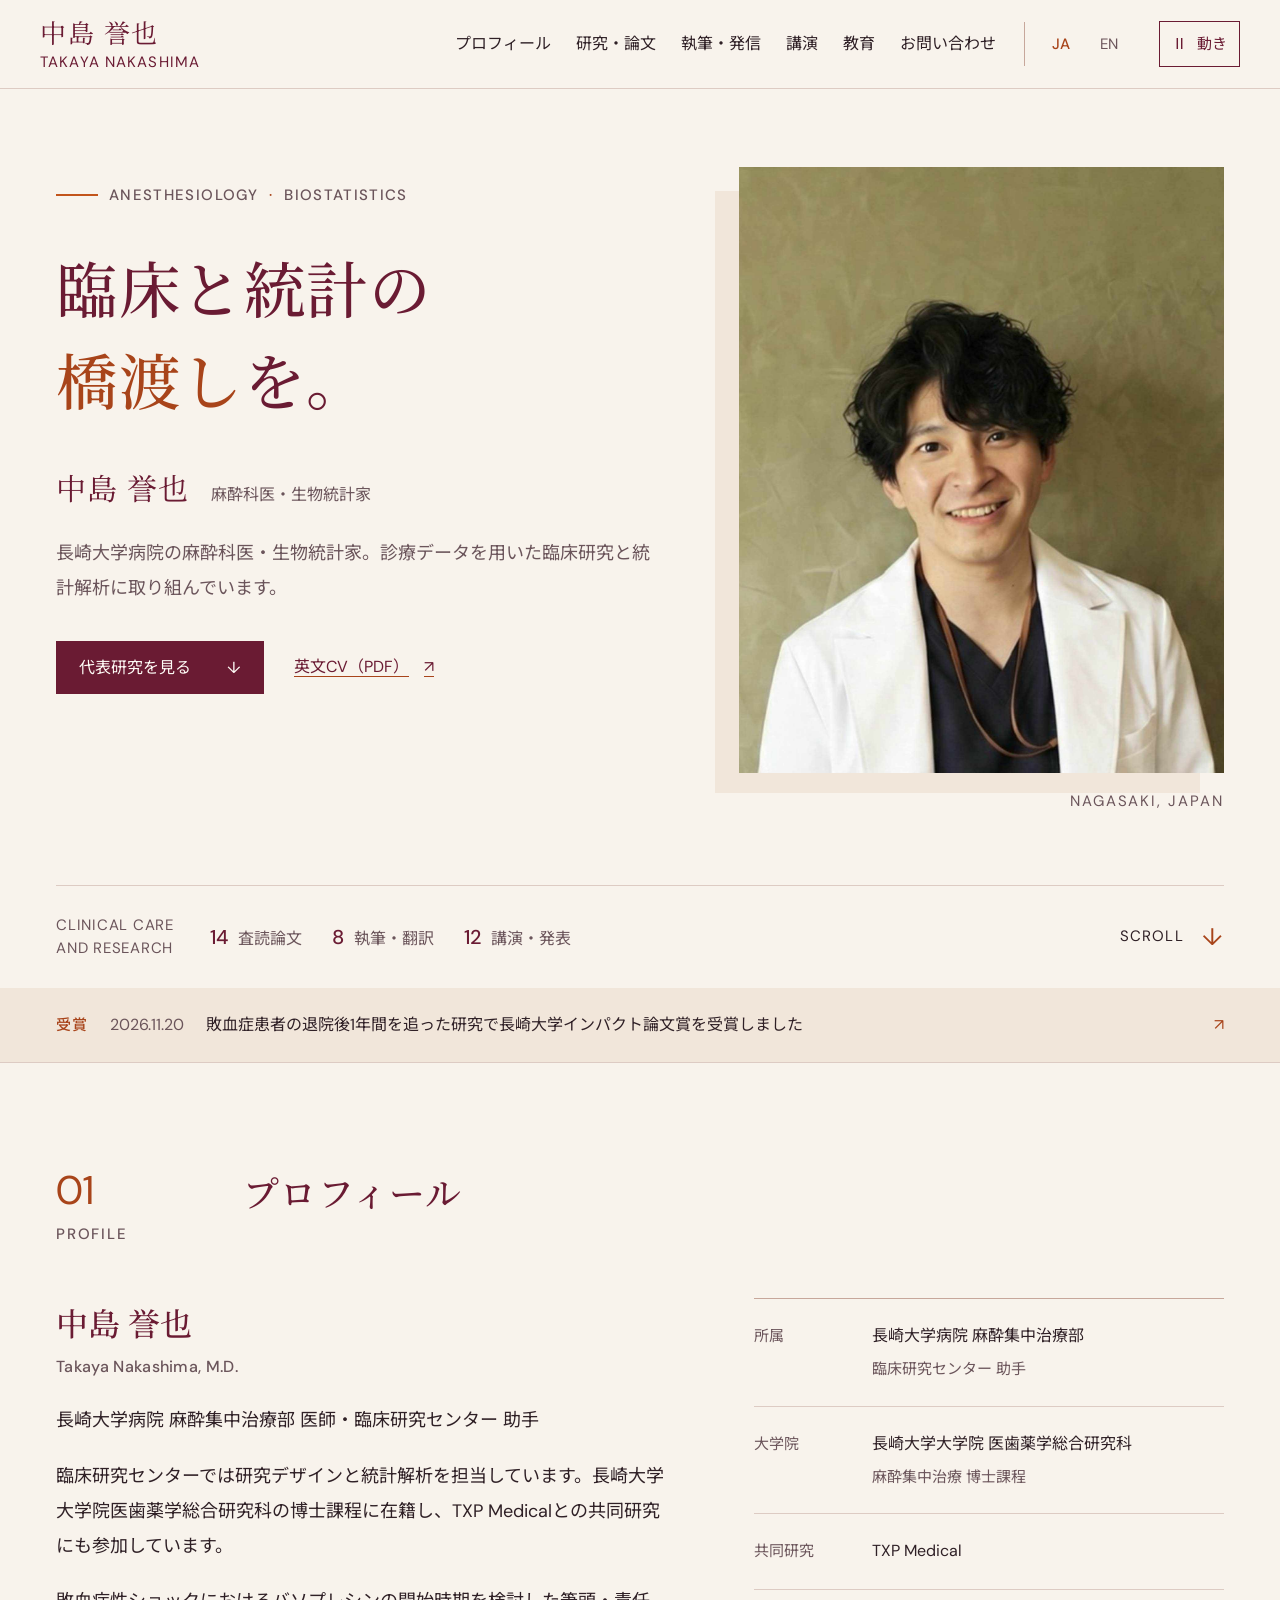
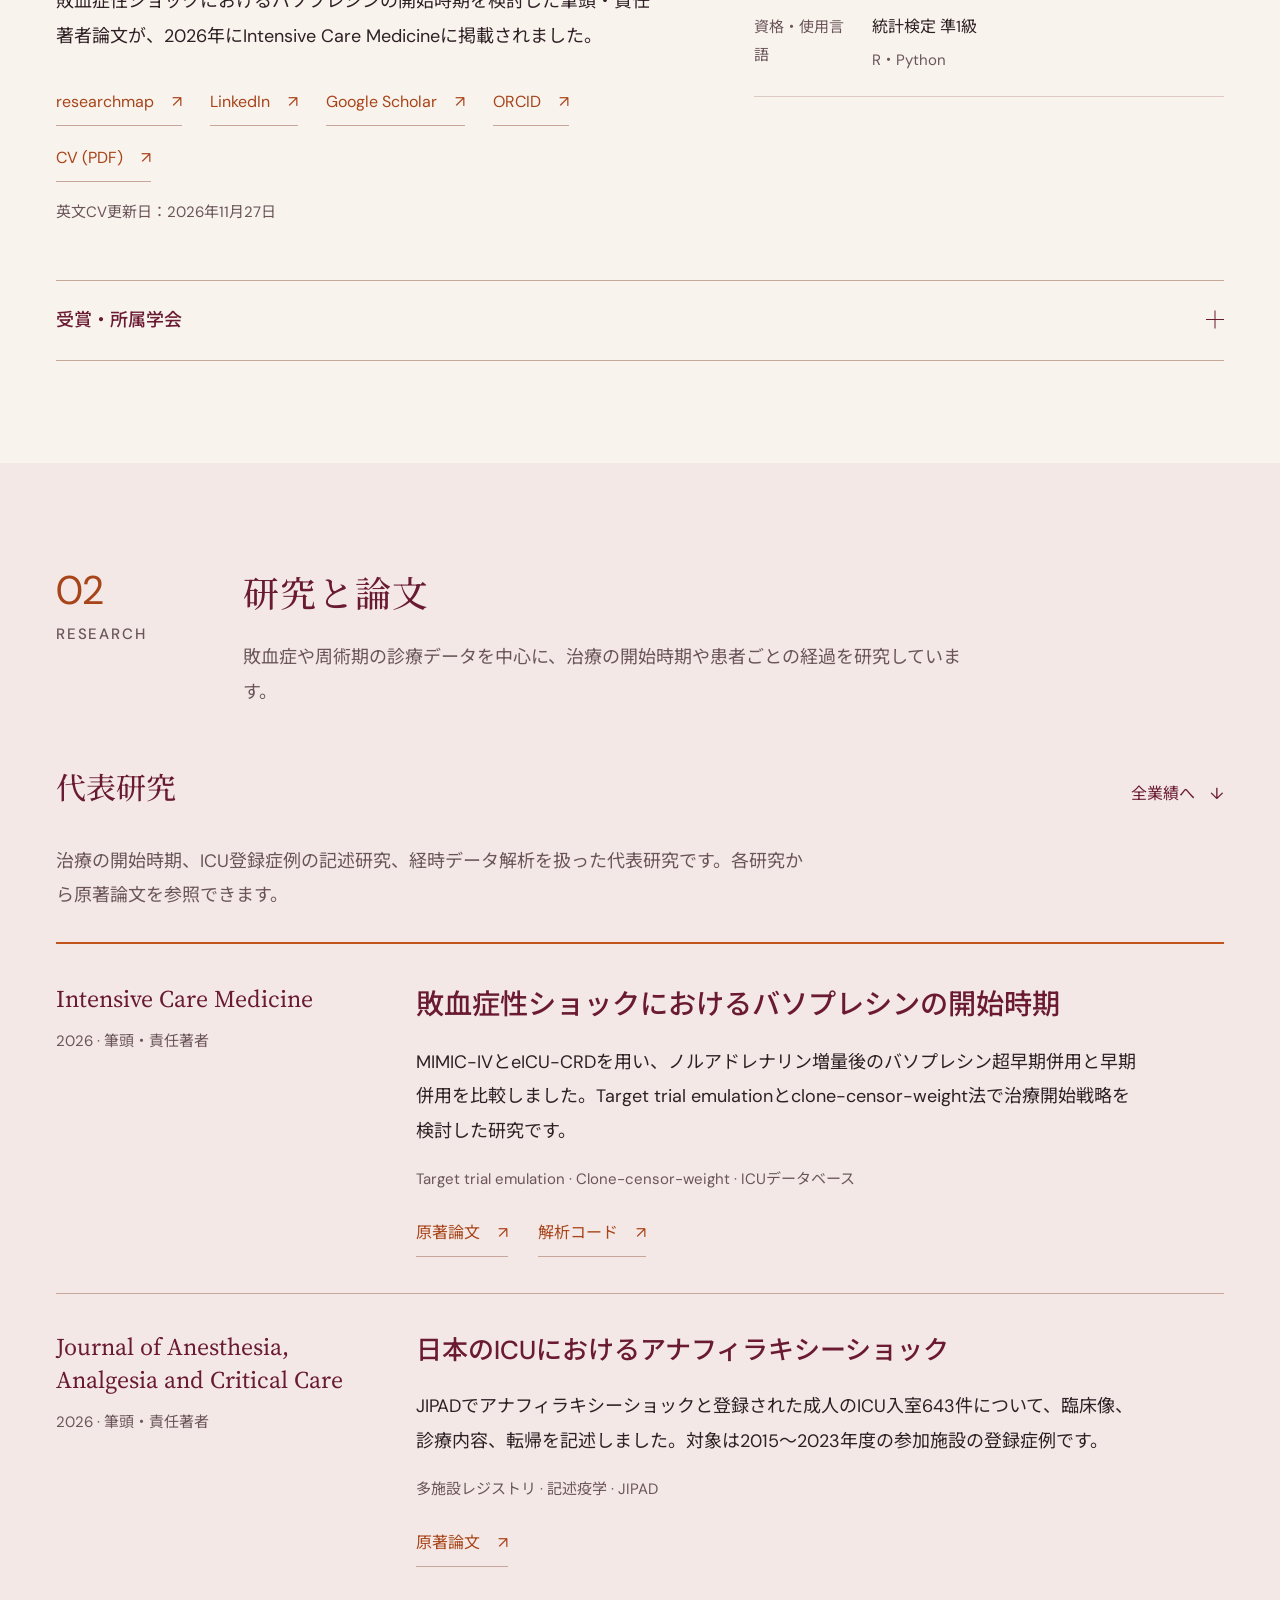
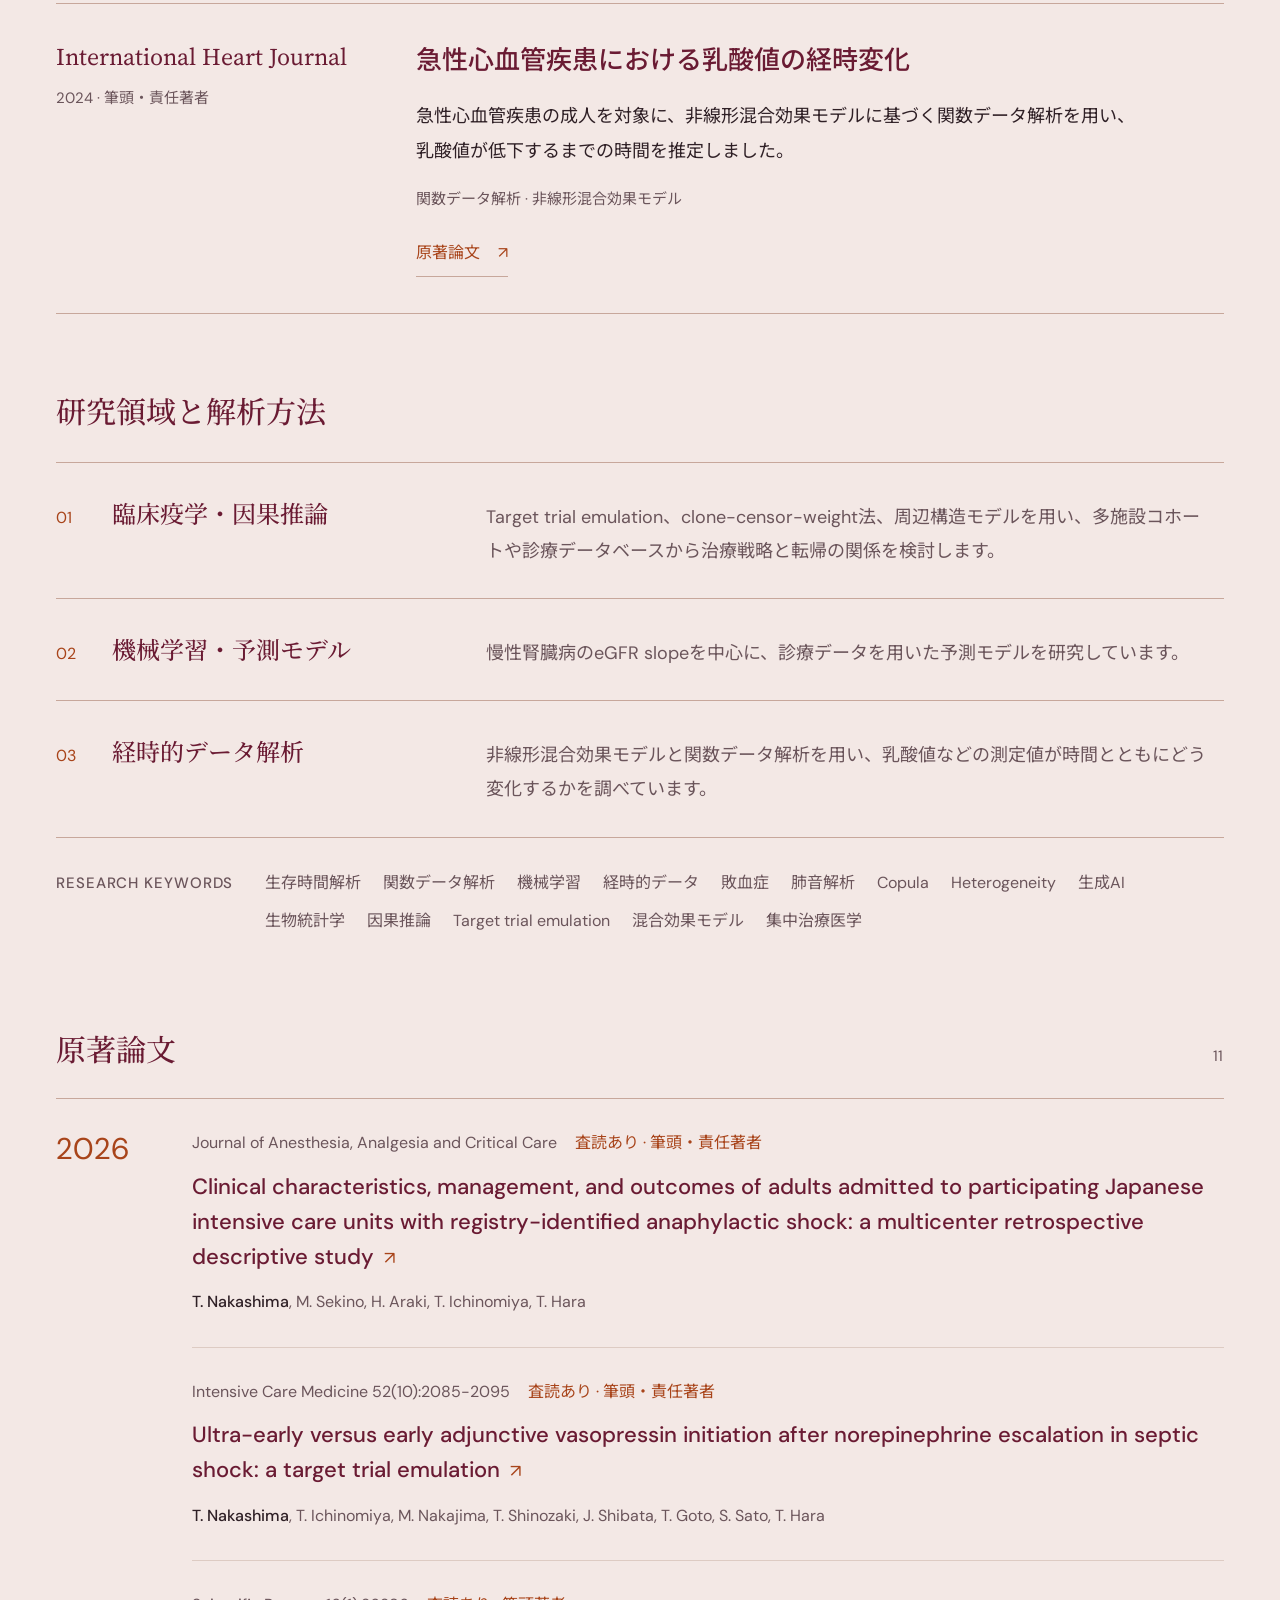
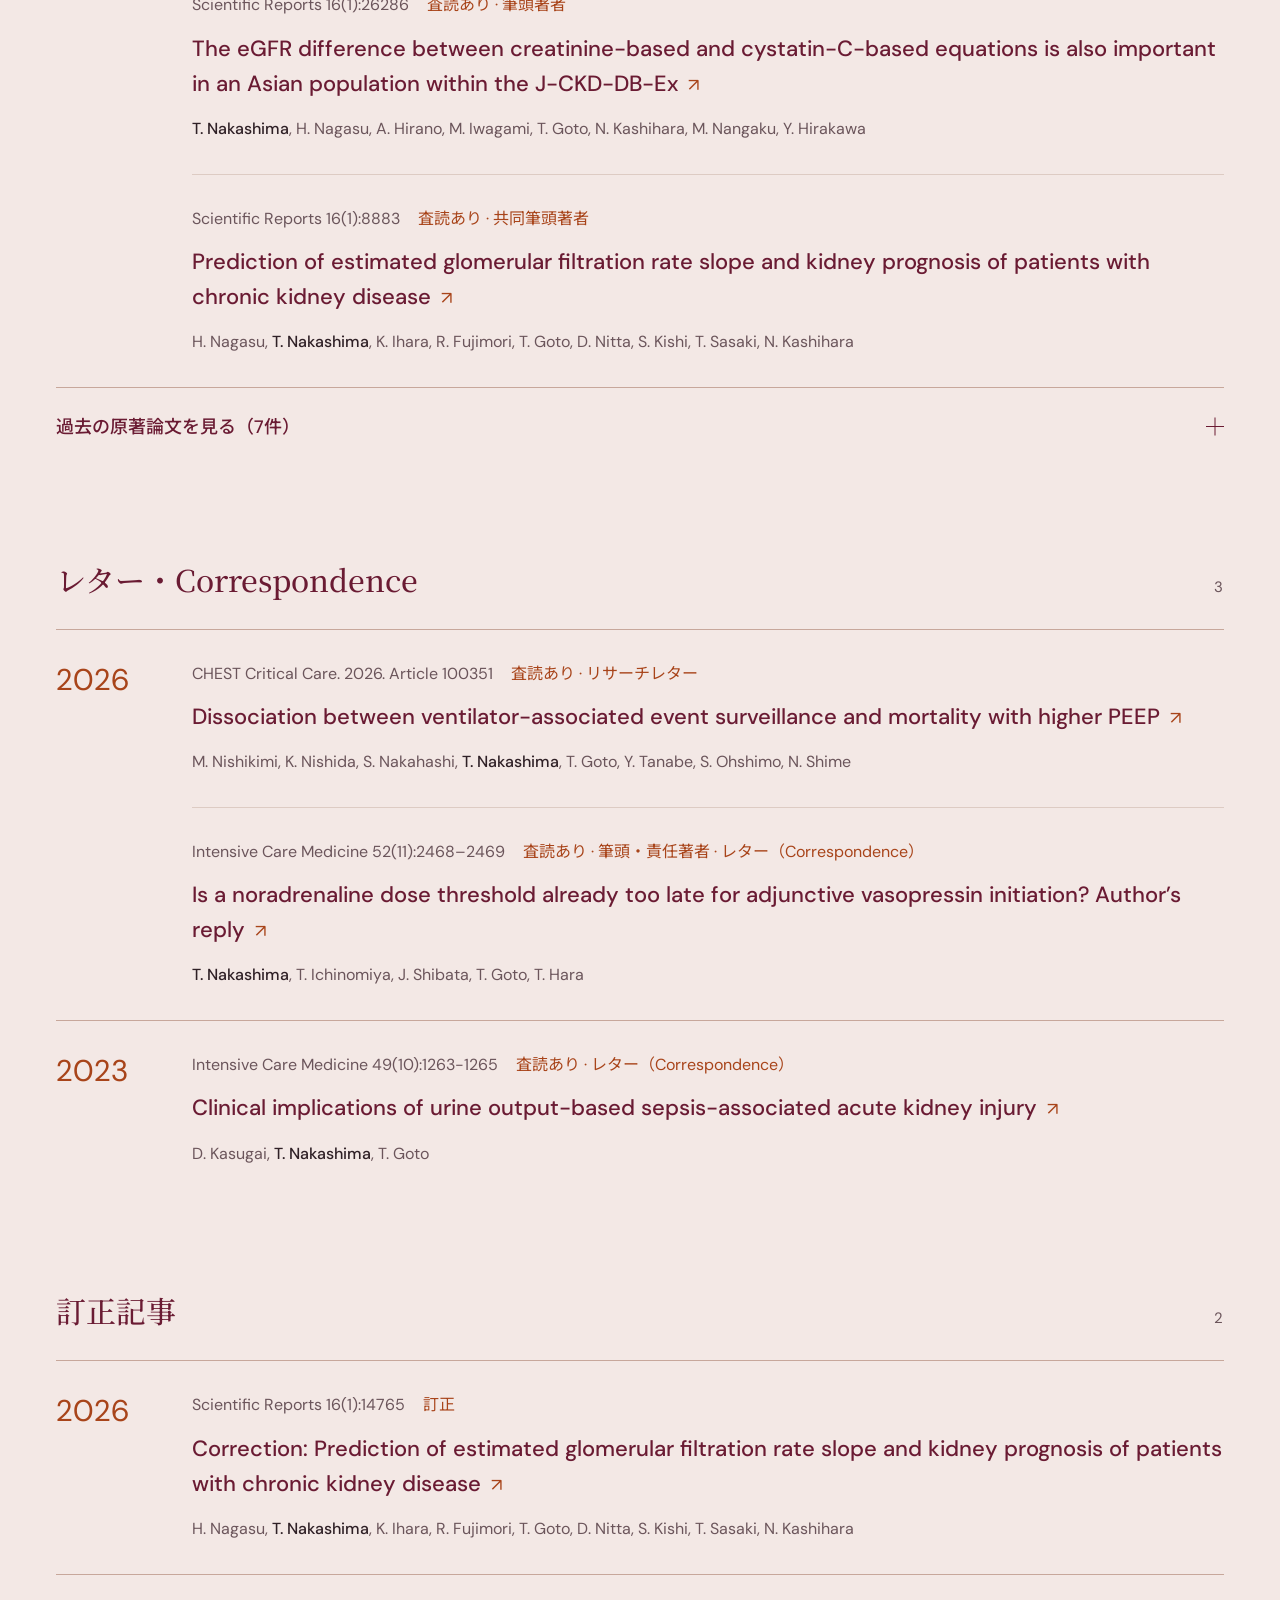
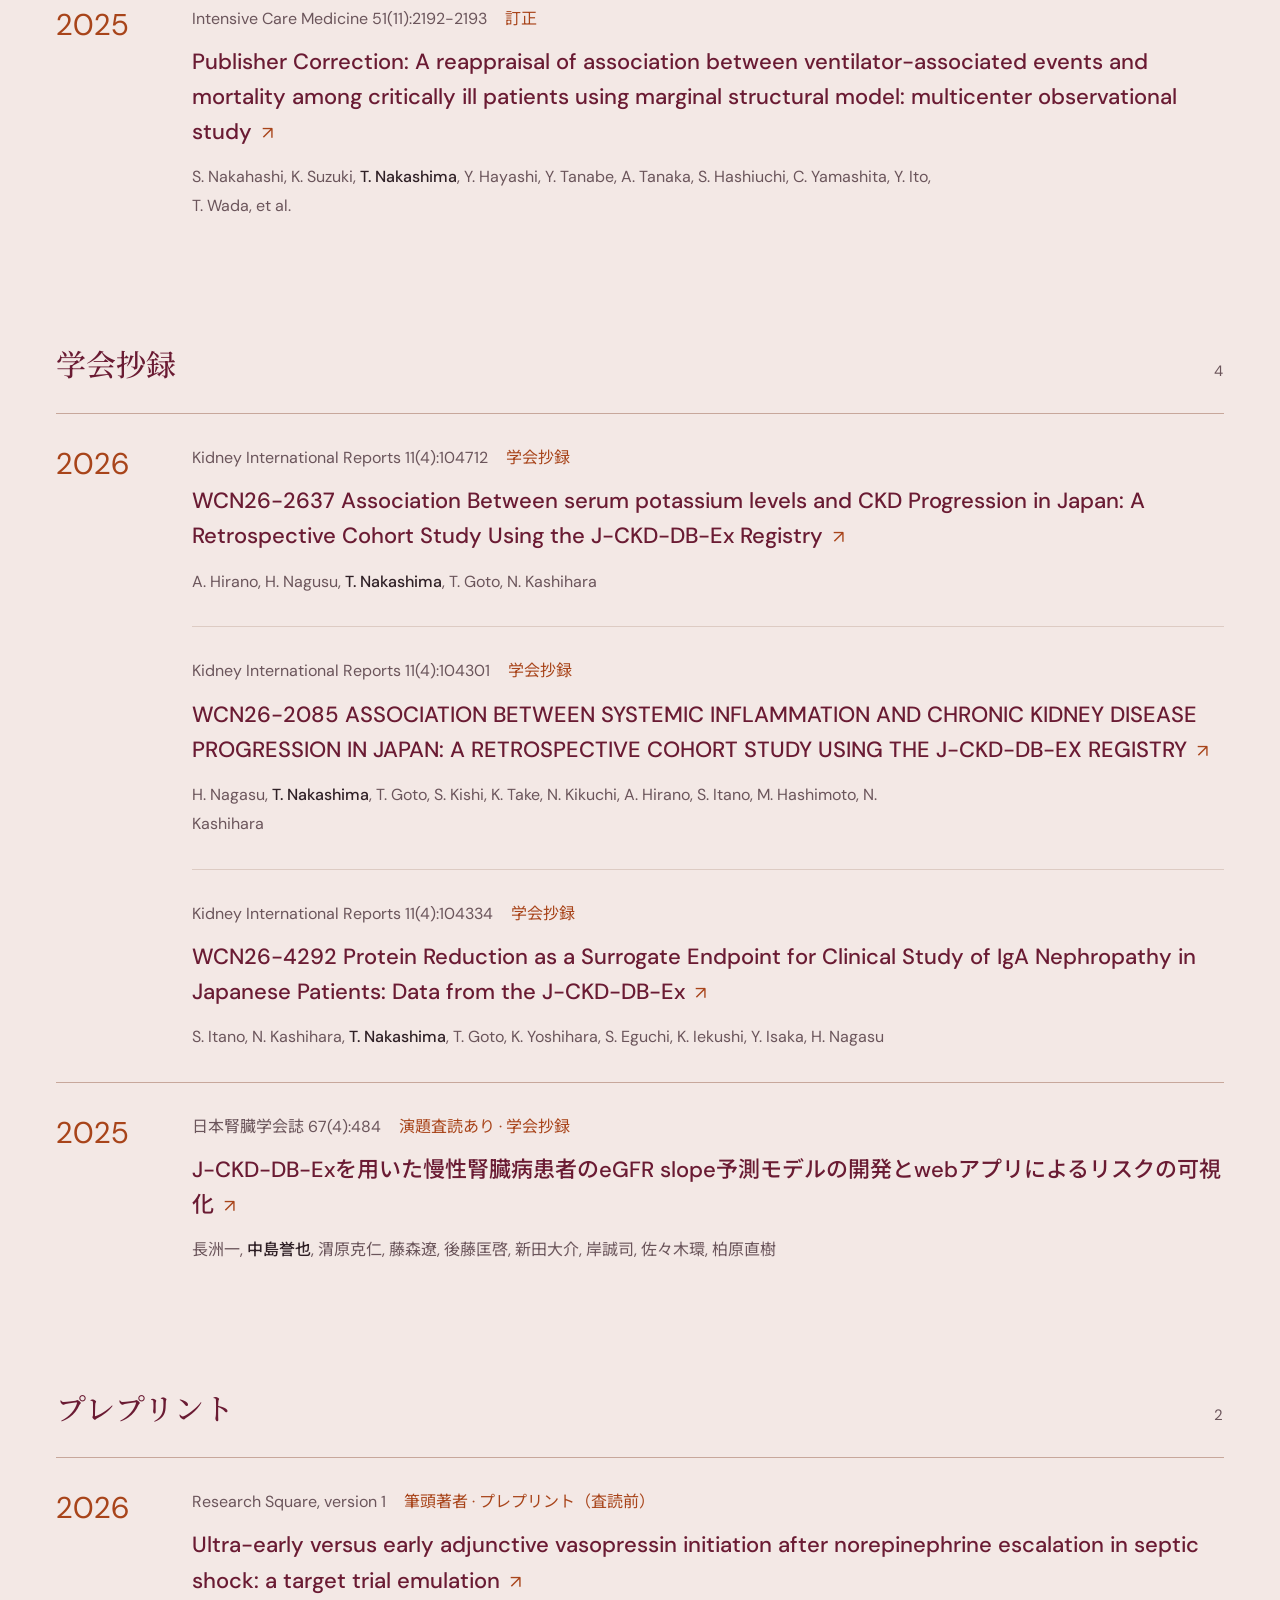
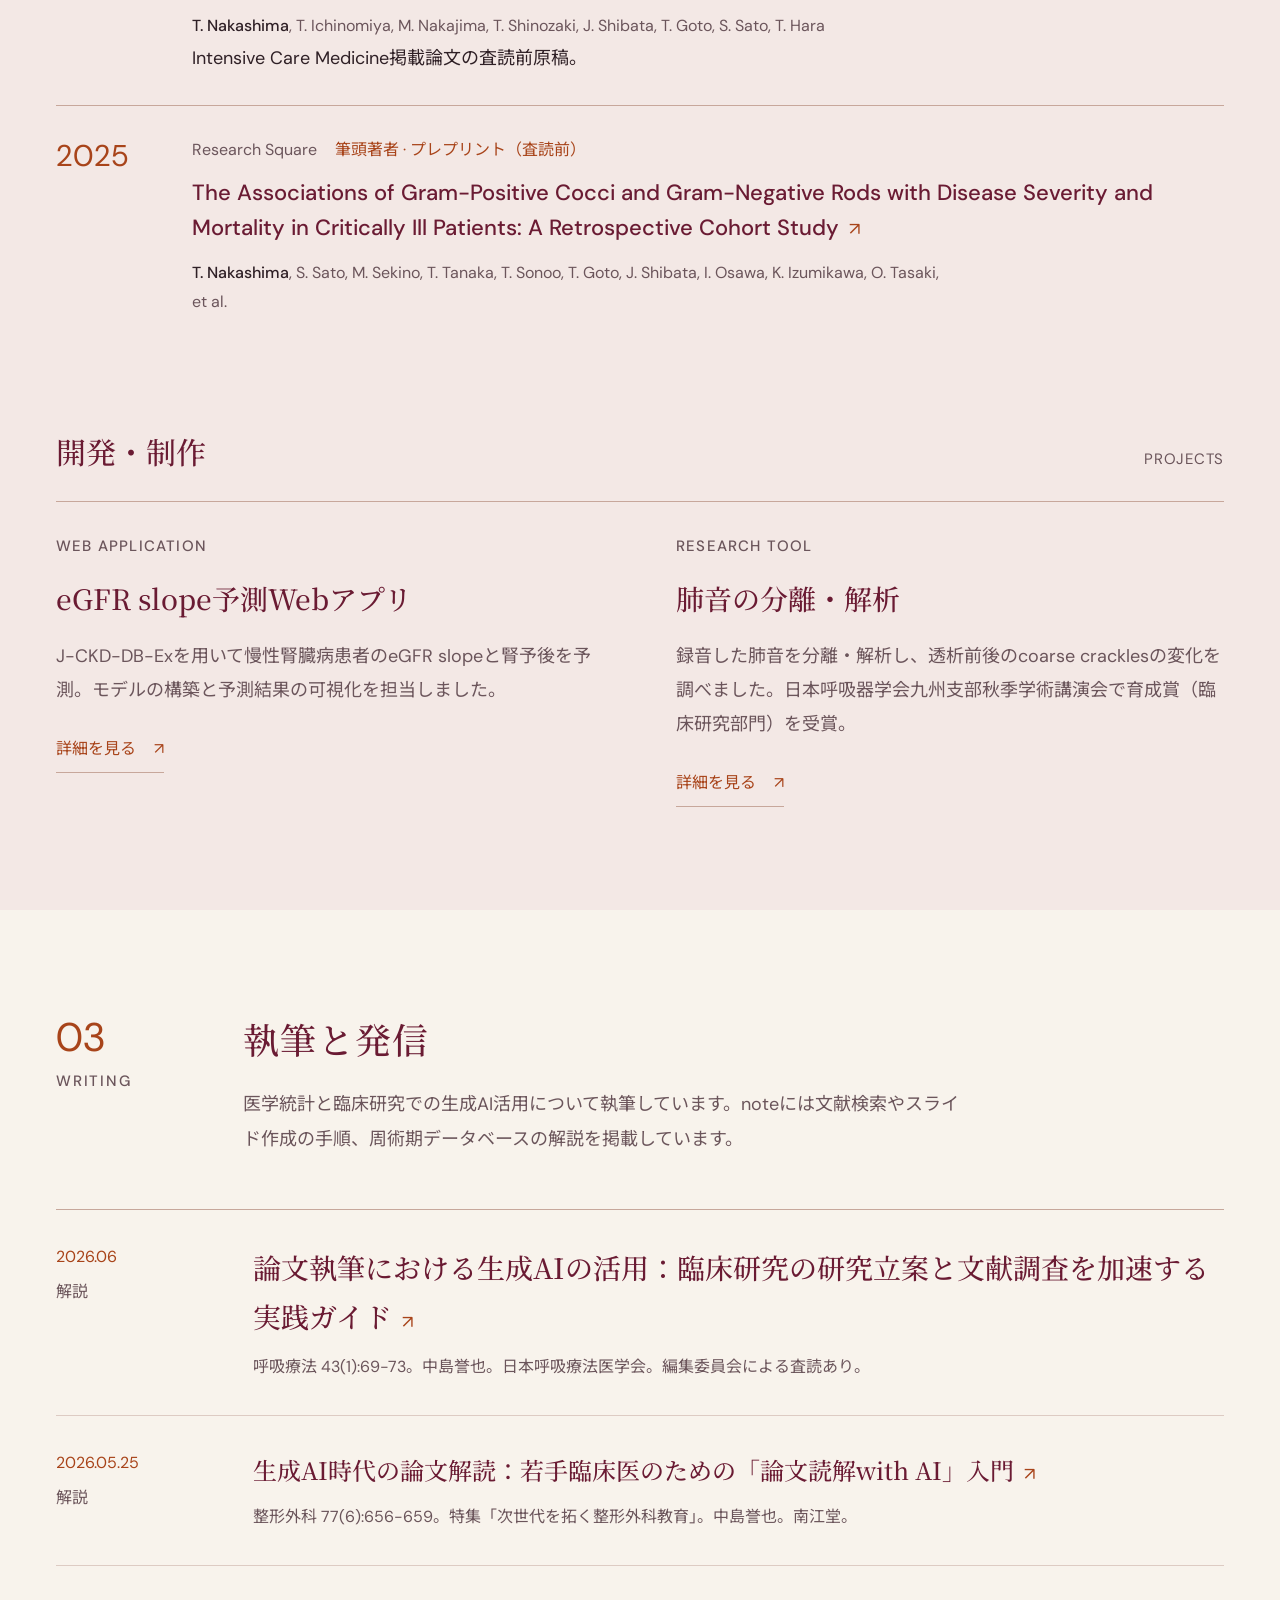
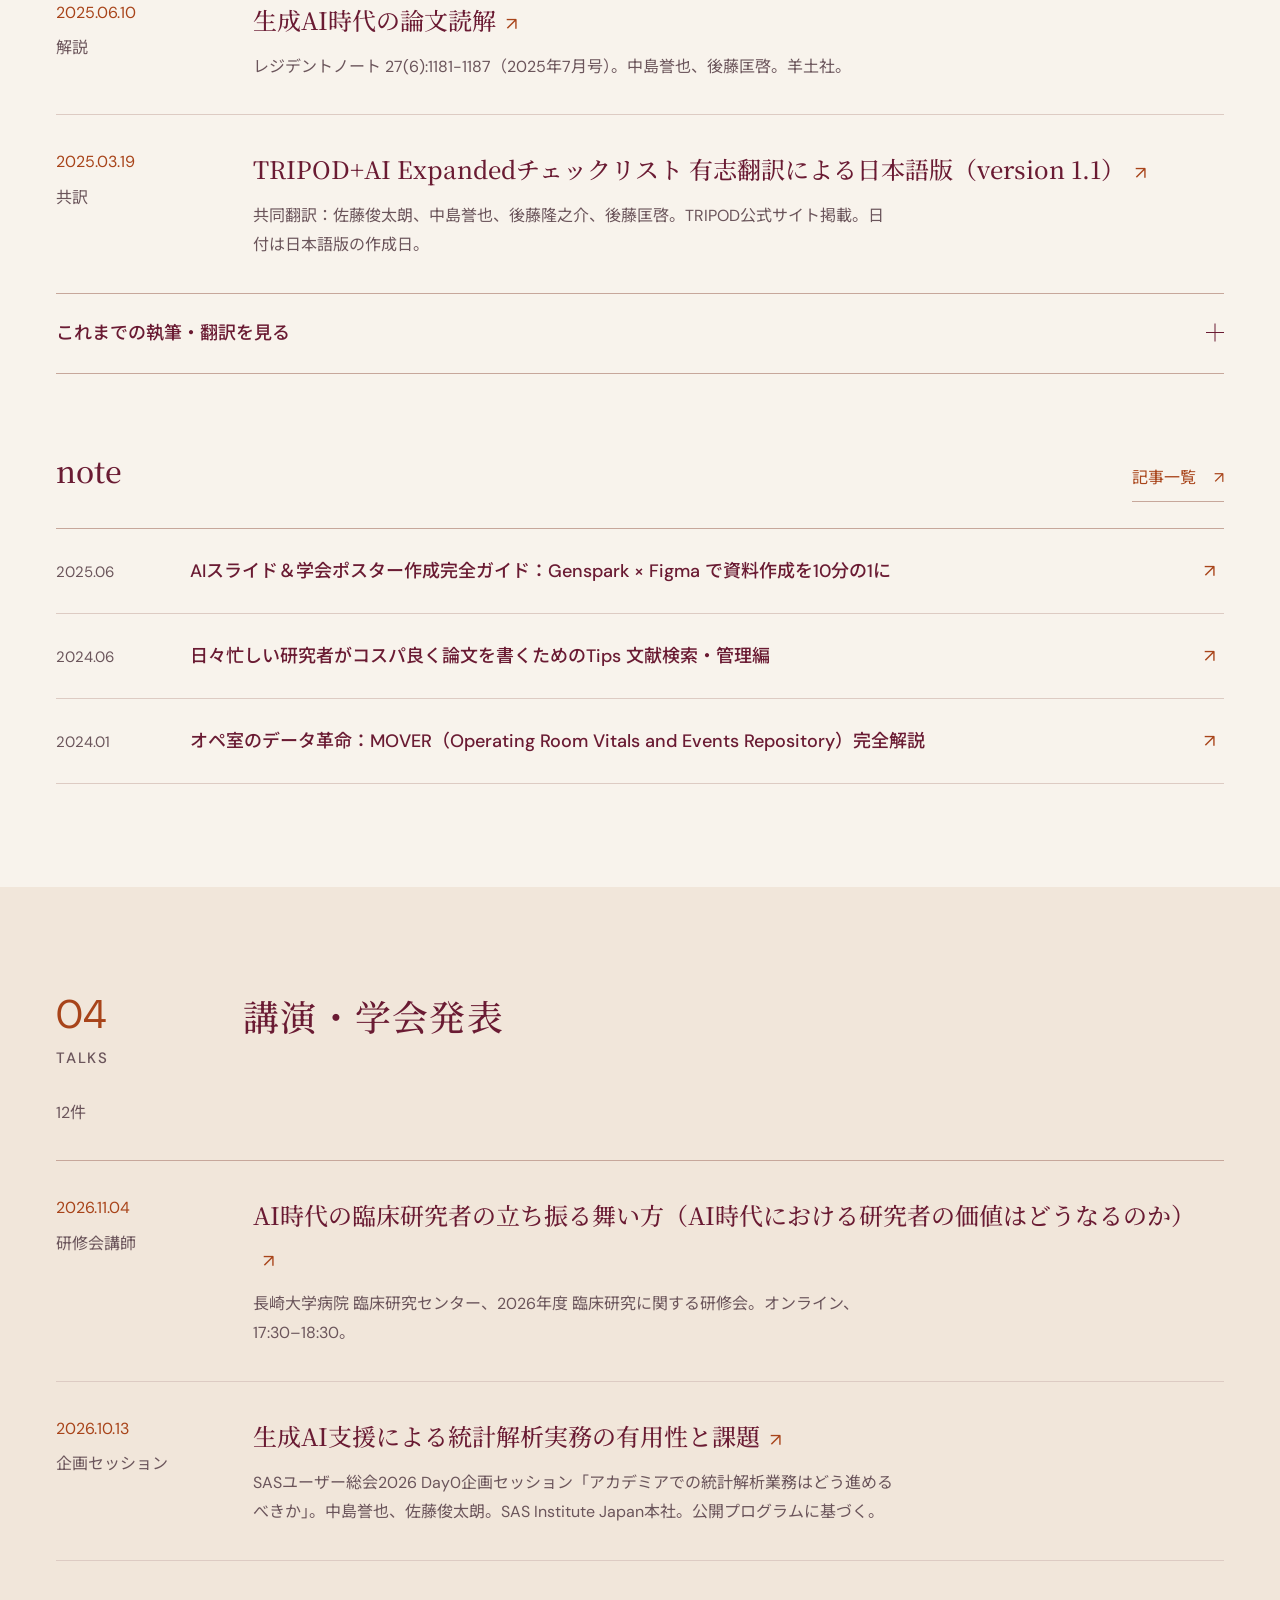
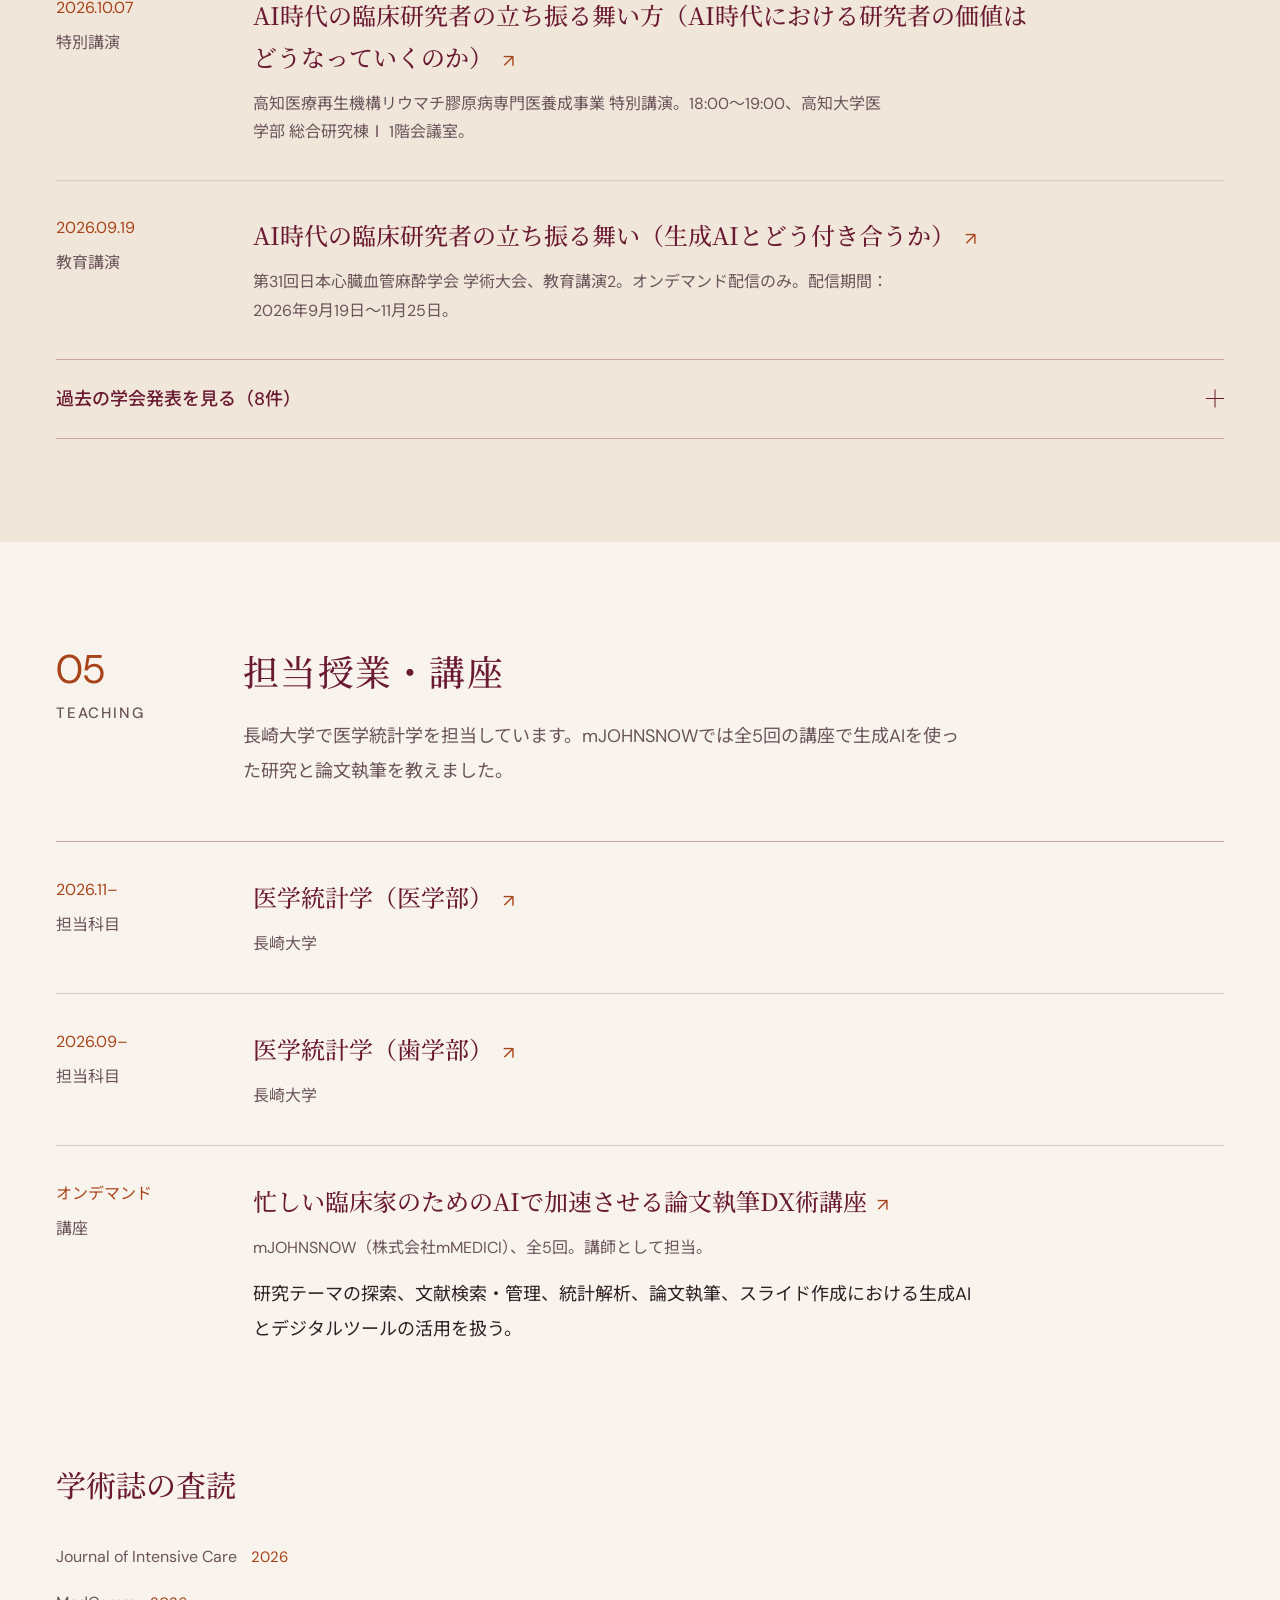
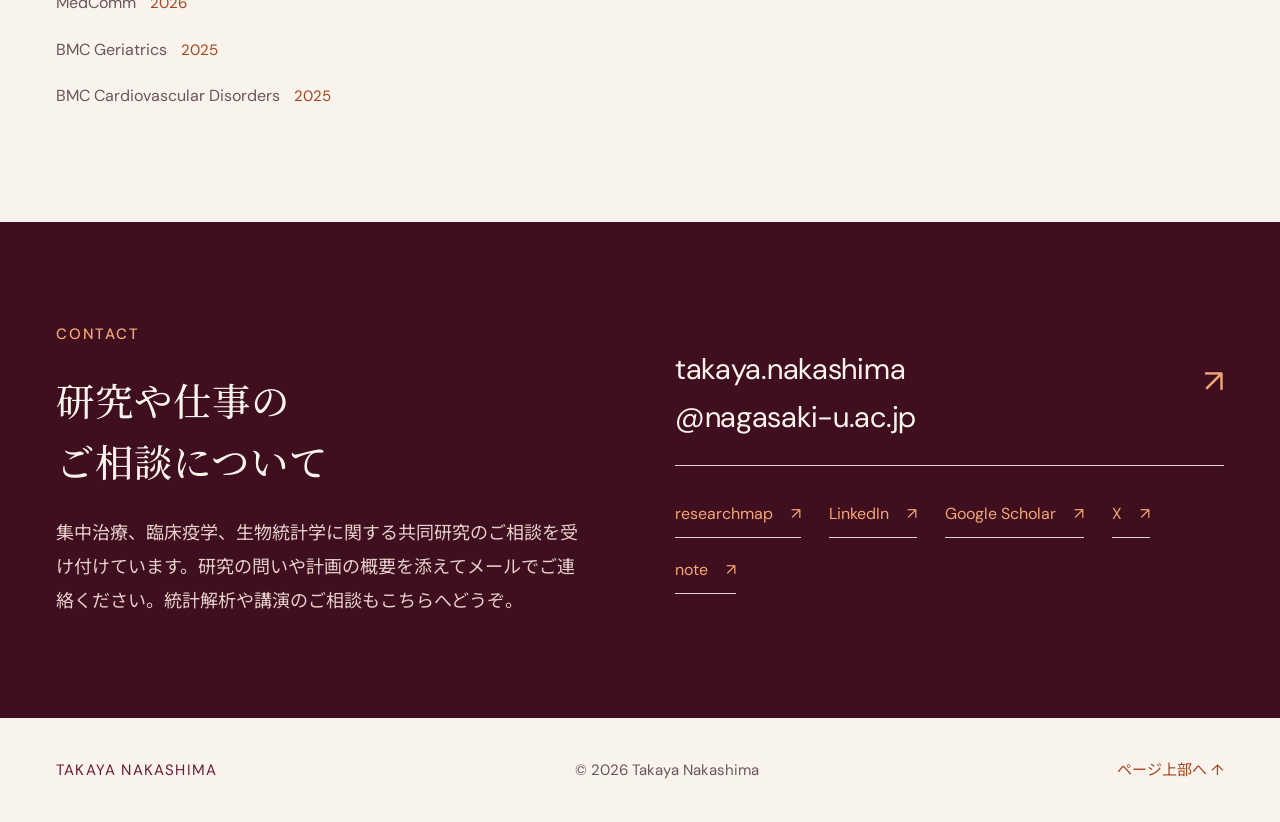
==== commit 3bf12e01: "Update publications, university award and teaching, and improve the mobile CV layout" ====
--- a/index.html
+++ b/index.html
@@ -21,7 +21,7 @@
 <link rel="preconnect" href="https://fonts.googleapis.com">
 <link rel="preconnect" href="https://fonts.gstatic.com" crossorigin>
 <link href="https://fonts.googleapis.com/css2?family=Noto+Sans+JP:wght@400;500;600&family=Noto+Serif+JP:wght@500&family=DM+Sans:wght@400;500;600&family=Source+Serif+4:opsz,wght@8..60,500&display=swap" rel="stylesheet">
-<link rel="stylesheet" href="./style.css?v=20261030c">
+<link rel="stylesheet" href="./style.css?v=20261127">
 <script defer src="./site.js?v=20261030c"></script>
 <script type="application/ld+json">{"@context": "https://schema.org", "@type": "Person", "name": "中島誉也", "alternateName": "Takaya Nakashima", "jobTitle": "Anesthesiologist and Biostatistician", "url": "https://nakashimatakaya.github.io/", "image": "https://nakashimatakaya.github.io/portrait.jpg", "worksFor": {"@type": "Organization", "name": "Nagasaki University Hospital"}, "sameAs": ["https://scholar.google.com/citations?user=UVULTp0AAAAJ&hl=en", "https://researchmap.jp/nakataka8228", "https://www.linkedin.com/in/%E8%AA%89%E4%B9%9F-%E4%B8%AD%E5%B3%B6-a26263443/", "https://orcid.org/0009-0001-4214-3945", "https://github.com/nakashimatakaya"]}</script>
 </head>
@@ -44,17 +44,17 @@
    <h1><span class="hero-line">臨床と統計の</span><span class="hero-line"><em>橋渡し</em>を。</span></h1>
    <p class="hero-name">中島 誉也<span>麻酔科医・生物統計家</span></p>
    <p class="hero-lead">長崎大学病院の麻酔科医・生物統計家。診療データを用いた臨床研究と統計解析に取り組んでいます。</p>
-   <div class="hero-links"><a class="button" href="#selected-research">代表研究を見る<span aria-hidden="true">↓</span></a><a class="quiet-link" href="./Takaya_Nakashima_CV.pdf?v=2026-11-08" target="_blank" rel="noopener noreferrer">英文CV（PDF）<span aria-hidden="true">↗</span></a></div>
+   <div class="hero-links"><a class="button" href="#selected-research">代表研究を見る<span aria-hidden="true">↓</span></a><a class="quiet-link" href="./Takaya_Nakashima_CV.pdf?v=2026-11-27" target="_blank" rel="noopener noreferrer">英文CV（PDF）<span aria-hidden="true">↗</span></a></div>
   </div>
   <figure class="hero-photo"><img src="./portrait.jpg" alt="中島誉也のポートレート" width="1968" height="1968" fetchpriority="high"><figcaption>NAGASAKI, JAPAN</figcaption></figure>
  </div>
- <div class="hero-bottom container"><p>CLINICAL CARE<br>AND RESEARCH</p><nav class="hero-index" aria-label="業績の概要"><a href="#papers"><strong>13</strong> 査読論文</a><a href="#writing"><strong>8</strong> 執筆・翻訳</a><a href="#talks"><strong>10</strong> 講演・発表</a></nav><a href="#profile" class="scroll-cue">SCROLL <span>↓</span></a></div>
+ <div class="hero-bottom container"><p>CLINICAL CARE<br>AND RESEARCH</p><nav class="hero-index" aria-label="業績の概要"><a href="#papers"><strong>14</strong> 査読論文</a><a href="#writing"><strong>8</strong> 執筆・翻訳</a><a href="#talks"><strong>12</strong> 講演・発表</a></nav><a href="#profile" class="scroll-cue">SCROLL <span>↓</span></a></div>
 </section>
-<aside class="news"><div class="container"><span class="eyebrow">新着レター</span><span class="news-date">2026.11.02</span><a href="https://doi.org/10.1007/s00134-026-08634-9" target="_blank" rel="noopener noreferrer">バソプレシンの開始時期に関するAuthor’s replyがICMに掲載されました<span aria-hidden="true">↗</span></a></div></aside>
+<aside class="news"><div class="container"><span class="eyebrow">受賞</span><span class="news-date">2026.11.20</span><a href="https://www.nagasaki-u.ac.jp/ja/news/news5175.html" target="_blank" rel="noopener noreferrer">敗血症患者の退院後1年間を追った研究で長崎大学インパクト論文賞を受賞しました<span aria-hidden="true">↗</span></a></div></aside>
 <section class="section container" id="profile">
  <div class="section-head" data-reveal><div class="section-rail"><span class="section-number">01</span><span class="eyebrow">PROFILE</span></div><div class="section-heading"><h2>プロフィール</h2></div></div>
- <div class="profile-grid"><div class="profile-copy"><h3>中島 誉也<span>Takaya Nakashima, M.D.</span></h3><p>長崎大学病院 麻酔集中治療部 医師・臨床研究センター 助手</p><p>臨床研究センターでは研究デザインと統計解析を担当しています。長崎大学大学院医歯薬学総合研究科の博士課程に在籍し、TXP Medicalとの共同研究にも参加しています。</p><p>敗血症性ショックにおけるバソプレシンの開始時期を検討した筆頭・責任著者論文が、2026年にIntensive Care Medicineに掲載されました。</p><div class="inline-links"><a class="text-link" href="https://researchmap.jp/nakataka8228" target="_blank" rel="noopener noreferrer">researchmap<span aria-hidden="true">↗</span></a><a class="text-link" href="https://www.linkedin.com/in/%E8%AA%89%E4%B9%9F-%E4%B8%AD%E5%B3%B6-a26263443/" target="_blank" rel="noopener noreferrer">LinkedIn<span aria-hidden="true">↗</span></a><a class="text-link" href="https://scholar.google.com/citations?user=UVULTp0AAAAJ&amp;hl=en" target="_blank" rel="noopener noreferrer">Google Scholar<span aria-hidden="true">↗</span></a><a class="text-link" href="https://orcid.org/0009-0001-4214-3945" target="_blank" rel="noopener noreferrer">ORCID<span aria-hidden="true">↗</span></a><a class="text-link" href="./Takaya_Nakashima_CV.pdf?v=2026-11-08" target="_blank" rel="noopener noreferrer">CV (PDF)<span aria-hidden="true">↗</span></a></div><p class="cv-updated">英文CV更新日：2026年11月8日</p></div><dl class="profile-facts"><div><dt>所属</dt><dd>長崎大学病院 麻酔集中治療部<small>臨床研究センター 助手</small></dd></div><div><dt>大学院</dt><dd>長崎大学大学院 医歯薬学総合研究科<small>麻酔集中治療 博士課程</small></dd></div><div><dt>共同研究</dt><dd>TXP Medical</dd></div><div><dt>資格・使用言語</dt><dd>統計検定 準1級<small>R・Python</small></dd></div></dl></div>
- <details class="disclosure profile-details" id="awards"><summary><span>受賞・所属学会</span><span aria-hidden="true" class="plus"></span></summary><div class="award-grid"><ol class="award-list"><li><span>2026.09</span><div><h3>九州麻酔科学会 第64回大会 最優秀演題</h3><p>日本麻酔科学会 九州支部</p><p>「敗血症性ショックにおけるノルアドレナリン高用量到達後のバソプレシン超早期併用と早期併用の比較：公開ICUデータベースを用いた後ろ向き観察研究（target trial emulation）」</p></div></li><li><span>2021.10</span><div><h3>育成賞［臨床研究部門］</h3><p>第87回 日本呼吸器学会・日本結核病学会 非結核性抗酸菌症学会 日本サルコイドーシス／肉芽腫性疾患学会 九州支部秋季学術講演会</p><p>「録音肺音の分離技術解析の透析前後の coarse crackles 変化への臨床的応用」</p></div></li></ol><div><h3>所属学会</h3><ul class="society-list"><li>日本集中治療医学会 <span>2026.10–</span></li><li>日本麻酔科学会 <span>2024–</span></li><li>日本疫学会 <span>2022–</span></li><li>日本臨床疫学会 <span>2021–</span></li><li>日本メディカルAI学会 <span>2021–</span></li><li>日本行動計量学会 <span>2020–</span></li></ul></div></div></details>
+ <div class="profile-grid"><div class="profile-copy"><h3>中島 誉也<span>Takaya Nakashima, M.D.</span></h3><p>長崎大学病院 麻酔集中治療部 医師・臨床研究センター 助手</p><p>臨床研究センターでは研究デザインと統計解析を担当しています。長崎大学大学院医歯薬学総合研究科の博士課程に在籍し、TXP Medicalとの共同研究にも参加しています。</p><p>敗血症性ショックにおけるバソプレシンの開始時期を検討した筆頭・責任著者論文が、2026年にIntensive Care Medicineに掲載されました。</p><div class="inline-links"><a class="text-link" href="https://researchmap.jp/nakataka8228" target="_blank" rel="noopener noreferrer">researchmap<span aria-hidden="true">↗</span></a><a class="text-link" href="https://www.linkedin.com/in/%E8%AA%89%E4%B9%9F-%E4%B8%AD%E5%B3%B6-a26263443/" target="_blank" rel="noopener noreferrer">LinkedIn<span aria-hidden="true">↗</span></a><a class="text-link" href="https://scholar.google.com/citations?user=UVULTp0AAAAJ&amp;hl=en" target="_blank" rel="noopener noreferrer">Google Scholar<span aria-hidden="true">↗</span></a><a class="text-link" href="https://orcid.org/0009-0001-4214-3945" target="_blank" rel="noopener noreferrer">ORCID<span aria-hidden="true">↗</span></a><a class="text-link" href="./Takaya_Nakashima_CV.pdf?v=2026-11-27" target="_blank" rel="noopener noreferrer">CV (PDF)<span aria-hidden="true">↗</span></a></div><p class="cv-updated">英文CV更新日：2026年11月27日</p></div><dl class="profile-facts"><div><dt>所属</dt><dd>長崎大学病院 麻酔集中治療部<small>臨床研究センター 助手</small></dd></div><div><dt>大学院</dt><dd>長崎大学大学院 医歯薬学総合研究科<small>麻酔集中治療 博士課程</small></dd></div><div><dt>共同研究</dt><dd>TXP Medical</dd></div><div><dt>資格・使用言語</dt><dd>統計検定 準1級<small>R・Python</small></dd></div></dl></div>
+ <details class="disclosure profile-details" id="awards"><summary><span>受賞・所属学会</span><span aria-hidden="true" class="plus"></span></summary><div class="award-grid"><ol class="award-list"><li><span>2026.11</span><div><h3><a class="text-link" href="https://www.nagasaki-u.ac.jp/ja/news/include/file/article/images/2026/11/20261120.pdf" target="_blank" rel="noopener noreferrer">令和8年度 長崎大学インパクト論文賞<span aria-hidden="true">↗</span></a></h3><p>長崎大学</p><p>Phenotypes of Functional Decline or Recovery in Sepsis ICU Survivors: Insights From a 1-Year Follow-Up Multicenter Cohort Analysis (Critical Care Medicine).</p></div></li><li><span>2026.09</span><div><h3>九州麻酔科学会 第64回大会 最優秀演題</h3><p>日本麻酔科学会 九州支部</p><p>「敗血症性ショックにおけるノルアドレナリン高用量到達後のバソプレシン超早期併用と早期併用の比較：公開ICUデータベースを用いた後ろ向き観察研究（target trial emulation）」</p></div></li><li><span>2021.10</span><div><h3>育成賞［臨床研究部門］</h3><p>第87回 日本呼吸器学会・日本結核病学会 非結核性抗酸菌症学会 日本サルコイドーシス／肉芽腫性疾患学会 九州支部秋季学術講演会</p><p>「録音肺音の分離技術解析の透析前後の coarse crackles 変化への臨床的応用」</p></div></li></ol><div><h3>所属学会</h3><ul class="society-list"><li>日本集中治療医学会 <span>2026.10–</span></li><li>日本麻酔科学会 <span>2024–</span></li><li>日本疫学会 <span>2022–</span></li><li>日本臨床疫学会 <span>2021–</span></li><li>日本メディカルAI学会 <span>2021–</span></li><li>日本行動計量学会 <span>2020–</span></li></ul></div></div></details>
 </section>
 <section class="section research-section" id="research"><div class="container">
  <div class="section-head" data-reveal><div class="section-rail"><span class="section-number">02</span><span class="eyebrow">RESEARCH</span></div><div class="section-heading"><h2>研究と論文</h2><p class=section-intro>敗血症や周術期の診療データを中心に、治療の開始時期や患者ごとの経過を研究しています。</p></div></div>
@@ -62,7 +62,7 @@
  <div class="subsection-head methods-heading"><h3>研究領域と解析方法</h3></div>
  <div class="research-themes"><div class="research-row"><span class="theme-no">01</span><h4>臨床疫学・因果推論</h4><p>Target trial emulation、clone-censor-weight法、周辺構造モデルを用い、多施設コホートや診療データベースから治療戦略と転帰の関係を検討します。</p></div><div class="research-row"><span class="theme-no">02</span><h4>機械学習・予測モデル</h4><p>慢性腎臓病のeGFR slopeを中心に、診療データを用いた予測モデルを研究しています。</p></div><div class="research-row"><span class="theme-no">03</span><h4>経時的データ解析</h4><p>非線形混合効果モデルと関数データ解析を用い、乳酸値などの測定値が時間とともにどう変化するかを調べています。</p></div></div>
  <div class="keyword-area"><h3>RESEARCH KEYWORDS</h3><ul><li>生存時間解析</li><li>関数データ解析</li><li>機械学習</li><li>経時的データ</li><li>敗血症</li><li>肺音解析</li><li>Copula</li><li>Heterogeneity</li><li>生成AI</li><li>生物統計学</li><li>因果推論</li><li>Target trial emulation</li><li>混合効果モデル</li><li>集中治療医学</li></ul></div>
- <div class="publications" id="papers"><div class="subsection-head"><h3>原著論文</h3><span>11</span></div><div class="publication-group"><h4 class="publication-year">2026</h4><ol class="paper-list"><li class="paper"><div class="paper-meta"><span>Journal of Anesthesia, Analgesia and Critical Care</span><span>査読あり · 筆頭・責任著者</span></div><h5 lang="en"><a href="https://doi.org/10.1186/s44158-026-00464-x" target="_blank" rel="noopener noreferrer">Clinical characteristics, management, and outcomes of adults admitted to participating Japanese intensive care units with registry-identified anaphylactic shock: a multicenter retrospective descriptive study<span class="record-arrow" aria-hidden="true">↗</span></a></h5><p class="authors" lang="en"><strong>T. Nakashima</strong>, M. Sekino, H. Araki, T. Ichinomiya, T. Hara</p></li><li class="paper"><div class="paper-meta"><span>Intensive Care Medicine 52(10):2085-2095</span><span>査読あり · 筆頭・責任著者</span></div><h5 lang="en"><a href="https://doi.org/10.1007/s00134-026-08575-3" target="_blank" rel="noopener noreferrer">Ultra-early versus early adjunctive vasopressin initiation after norepinephrine escalation in septic shock: a target trial emulation<span class="record-arrow" aria-hidden="true">↗</span></a></h5><p class="authors" lang="en"><strong>T. Nakashima</strong>, T. Ichinomiya, M. Nakajima, T. Shinozaki, J. Shibata, T. Goto, S. Sato, T. Hara</p></li><li class="paper"><div class="paper-meta"><span>Scientific Reports 16(1):26286</span><span>査読あり · 筆頭著者</span></div><h5 lang="en"><a href="https://doi.org/10.1038/s41598-026-57444-y" target="_blank" rel="noopener noreferrer">The eGFR difference between creatinine-based and cystatin-C-based equations is also important in an Asian population within the J-CKD-DB-Ex<span class="record-arrow" aria-hidden="true">↗</span></a></h5><p class="authors" lang="en"><strong>T. Nakashima</strong>, H. Nagasu, A. Hirano, M. Iwagami, T. Goto, N. Kashihara, M. Nangaku, Y. Hirakawa</p></li><li class="paper"><div class="paper-meta"><span>Scientific Reports 16(1):8883</span><span>査読あり · 共同筆頭著者</span></div><h5 lang="en"><a href="https://doi.org/10.1038/s41598-026-38246-8" target="_blank" rel="noopener noreferrer">Prediction of estimated glomerular filtration rate slope and kidney prognosis of patients with chronic kidney disease<span class="record-arrow" aria-hidden="true">↗</span></a></h5><p class="authors" lang="en">H. Nagasu, <strong>T. Nakashima</strong>, K. Ihara, R. Fujimori, T. Goto, D. Nitta, S. Kishi, T. Sasaki, N. Kashihara</p></li></ol></div><details class="disclosure"><summary><span>過去の原著論文を見る（7件）</span><span class="plus" aria-hidden="true"></span></summary><div class="publication-group"><h4 class="publication-year">2025</h4><ol class="paper-list"><li class="paper"><div class="paper-meta"><span>Clinical and Experimental Nephrology 30(2):309-319</span><span>査読あり · 共同筆頭著者</span></div><h5 lang="en"><a href="https://doi.org/10.1007/s10157-025-02788-4" target="_blank" rel="noopener noreferrer">Proteinuria reduction as a surrogate endpoint for clinical study of IgA nephropathy in Japanese patients: data from the J-CKD-DB-Ex<span class="record-arrow" aria-hidden="true">↗</span></a></h5><p class="authors" lang="en">N. Kashihara, S. Itano, <strong>T. Nakashima</strong>, T. Goto, K. Yoshihara, S. Eguchi, K. Iekushi, Y. Isaka, H. Nagasu; J-CKD-DB collaborators</p><p class="publication-note">オンライン公開2025年。最終掲載は2026年2月号。</p></li><li class="paper"><div class="paper-meta"><span>Intensive Care Medicine 51(10):1764-1774</span><span>査読あり</span></div><h5 lang="en"><a href="https://doi.org/10.1007/s00134-025-08074-x" target="_blank" rel="noopener noreferrer">A reappraisal of association between ventilator-associated events and mortality among critically ill patients using marginal structural model: multicenter observational study<span class="record-arrow" aria-hidden="true">↗</span></a></h5><p class="authors" lang="en">S. Nakahashi, K. Suzuki, <strong>T. Nakashima</strong>, Y. Hayashi, Y. Tanabe, A. Tanaka, S. Hashiuchi, C. Yamashita, Y. Ito, T. Wada, et al.</p></li><li class="paper"><div class="paper-meta"><span>Critical Care Medicine 53(4):e928-e940</span><span>査読あり · 共同筆頭著者</span></div><h5 lang="en"><a href="https://doi.org/10.1097/CCM.0000000000006621" target="_blank" rel="noopener noreferrer">Phenotypes of Functional Decline or Recovery in Sepsis ICU Survivors: Insights From a 1-Year Follow-Up Multicenter Cohort Analysis<span class="record-arrow" aria-hidden="true">↗</span></a></h5><p class="authors" lang="en">K. Liu, <strong>T. Nakashima</strong>, T. Goto, K. Nakamura, H. Nakano, M. Motoki, H. Kamijo, Matsuoka Ayaka, K. Ishii, Y. Morita, et al.</p></li></ol></div><div class="publication-group"><h4 class="publication-year">2024</h4><ol class="paper-list"><li class="paper"><div class="paper-meta"><span>International Heart Journal 65(6):1058-1065</span><span>査読あり · 筆頭・責任著者</span></div><h5 lang="en"><a href="https://doi.org/10.1536/ihj.23-659" target="_blank" rel="noopener noreferrer">Estimating the Timeframe of Lactate Reduction in Acute Cardiovascular Disease Using Functional Data Analysis Based on Nonlinear Mixed Effects Models<span class="record-arrow" aria-hidden="true">↗</span></a></h5><p class="authors" lang="en"><strong>T. Nakashima</strong>, S. Sato, H. Matsui, A. Mizuno</p></li><li class="paper"><div class="paper-meta"><span>Clinical and Experimental Nephrology 28(8):784-792</span><span>査読あり · 共同筆頭著者</span></div><h5 lang="en"><a href="https://doi.org/10.1007/s10157-024-02486-7" target="_blank" rel="noopener noreferrer">Association of serum magnesium levels with renal prognosis in patients with chronic kidney disease<span class="record-arrow" aria-hidden="true">↗</span></a></h5><p class="authors" lang="en">S. Kishi, <strong>T. Nakashima</strong>, T. Goto, H. Nagasu, C. R. Brooks, H. Okada, K. Tamura, T. Nakano, I. Narita, S. Maruyama, et al.</p></li></ol></div><div class="publication-group"><h4 class="publication-year">2022</h4><ol class="paper-list"><li class="paper"><div class="paper-meta"><span>長崎医学会雑誌 97(1):1-6</span><span>査読あり · 筆頭著者</span></div><h5 lang="ja"><a href="https://researchmap.jp/nakataka8228/published_papers/43860537" target="_blank" rel="noopener noreferrer">新しい録音機器と解析技術を用いた肺音解析システムの医師聴診の補助ツールとしての可能性<span class="record-arrow" aria-hidden="true">↗</span></a></h5><p class="authors" lang="ja"><strong>中島誉也</strong>, 尾長谷靖, 深堀範, 福島千鶴, 入来隼, 永江由香, 山口博之, 坂本憲穂, 石松祐二, 山田頼弥, et al.</p></li></ol></div><div class="publication-group"><h4 class="publication-year">2021</h4><ol class="paper-list"><li class="paper"><div class="paper-meta"><span>BMC Anesthesiology 21(1):250</span><span>査読あり</span></div><h5 lang="en"><a href="https://doi.org/10.1186/s12871-021-01470-y" target="_blank" rel="noopener noreferrer">Association between preoperative toe perfusion index and maternal core temperature decrease during cesarean delivery under spinal anesthesia: a prospective cohort study<span class="record-arrow" aria-hidden="true">↗</span></a></h5><p class="authors" lang="en">S. Kaneko, K. Hara, S. Sato, <strong>T. Nakashima</strong>, Y. Kawazoe, M. Taguchi, S. Urabe, A. Nakao, K. Hamada, M. Yamaguchi, et al.</p></li></ol></div></details></div><div class="publications" id="letters"><div class="subsection-head"><h3>レター・Correspondence</h3><span>2</span></div><div class="publication-group"><h4 class="publication-year">2026</h4><ol class="paper-list"><li class="paper"><div class="paper-meta"><span>Intensive Care Medicine. Published online November 2, 2026</span><span>査読あり · 筆頭・責任著者 · レター（Correspondence）</span></div><h5 lang="en"><a href="https://doi.org/10.1007/s00134-026-08634-9" target="_blank" rel="noopener noreferrer">Is a noradrenaline dose threshold already too late for adjunctive vasopressin initiation? Author’s reply<span class="record-arrow" aria-hidden="true">↗</span></a></h5><p class="authors" lang="en"><strong>T. Nakashima</strong>, T. Ichinomiya, J. Shibata, T. Goto, T. Hara</p></li></ol></div><div class="publication-group"><h4 class="publication-year">2023</h4><ol class="paper-list"><li class="paper"><div class="paper-meta"><span>Intensive Care Medicine 49(10):1263-1265</span><span>査読あり · レター（Correspondence）</span></div><h5 lang="en"><a href="https://doi.org/10.1007/s00134-023-07190-w" target="_blank" rel="noopener noreferrer">Clinical implications of urine output-based sepsis-associated acute kidney injury<span class="record-arrow" aria-hidden="true">↗</span></a></h5><p class="authors" lang="en">D. Kasugai, <strong>T. Nakashima</strong>, T. Goto</p></li></ol></div></div><div class="publications" id="corrections"><div class="subsection-head"><h3>訂正記事</h3><span>2</span></div><div class="publication-group"><h4 class="publication-year">2026</h4><ol class="paper-list"><li class="paper"><div class="paper-meta"><span>Scientific Reports 16(1):14765</span><span>訂正</span></div><h5 lang="en"><a href="https://doi.org/10.1038/s41598-026-52954-1" target="_blank" rel="noopener noreferrer">Correction: Prediction of estimated glomerular filtration rate slope and kidney prognosis of patients with chronic kidney disease<span class="record-arrow" aria-hidden="true">↗</span></a></h5><p class="authors" lang="en">H. Nagasu, <strong>T. Nakashima</strong>, K. Ihara, R. Fujimori, T. Goto, D. Nitta, S. Kishi, T. Sasaki, N. Kashihara</p></li></ol></div><div class="publication-group"><h4 class="publication-year">2025</h4><ol class="paper-list"><li class="paper"><div class="paper-meta"><span>Intensive Care Medicine 51(11):2192-2193</span><span>訂正</span></div><h5 lang="en"><a href="https://doi.org/10.1007/s00134-025-08115-5" target="_blank" rel="noopener noreferrer">Publisher Correction: A reappraisal of association between ventilator-associated events and mortality among critically ill patients using marginal structural model: multicenter observational study<span class="record-arrow" aria-hidden="true">↗</span></a></h5><p class="authors" lang="en">S. Nakahashi, K. Suzuki, <strong>T. Nakashima</strong>, Y. Hayashi, Y. Tanabe, A. Tanaka, S. Hashiuchi, C. Yamashita, Y. Ito, T. Wada, et al.</p></li></ol></div></div><div class="publications" id="abstracts"><div class="subsection-head"><h3>学会抄録</h3><span>4</span></div><div class="publication-group"><h4 class="publication-year">2026</h4><ol class="paper-list"><li class="paper"><div class="paper-meta"><span>Kidney International Reports 11(4):104712</span><span>学会抄録</span></div><h5 lang="en"><a href="https://doi.org/10.1016/j.ekir.2026.104712" target="_blank" rel="noopener noreferrer">WCN26-2637 Association Between serum potassium levels and CKD Progression in Japan: A Retrospective Cohort Study Using the J-CKD-DB-Ex Registry<span class="record-arrow" aria-hidden="true">↗</span></a></h5><p class="authors" lang="en">A. Hirano, H. Nagusu, <strong>T. Nakashima</strong>, T. Goto, N. Kashihara</p></li><li class="paper"><div class="paper-meta"><span>Kidney International Reports 11(4):104301</span><span>学会抄録</span></div><h5 lang="en"><a href="https://doi.org/10.1016/j.ekir.2026.104301" target="_blank" rel="noopener noreferrer">WCN26-2085 ASSOCIATION BETWEEN SYSTEMIC INFLAMMATION AND CHRONIC KIDNEY DISEASE PROGRESSION IN JAPAN: A RETROSPECTIVE COHORT STUDY USING THE J-CKD-DB-EX REGISTRY<span class="record-arrow" aria-hidden="true">↗</span></a></h5><p class="authors" lang="en">H. Nagasu, <strong>T. Nakashima</strong>, T. Goto, S. Kishi, K. Take, N. Kikuchi, A. Hirano, S. Itano, M. Hashimoto, N. Kashihara</p></li><li class="paper"><div class="paper-meta"><span>Kidney International Reports 11(4):104334</span><span>学会抄録</span></div><h5 lang="en"><a href="https://doi.org/10.1016/j.ekir.2026.104334" target="_blank" rel="noopener noreferrer">WCN26-4292 Protein Reduction as a Surrogate Endpoint for Clinical Study of IgA Nephropathy in Japanese Patients: Data from the J-CKD-DB-Ex<span class="record-arrow" aria-hidden="true">↗</span></a></h5><p class="authors" lang="en">S. Itano, N. Kashihara, <strong>T. Nakashima</strong>, T. Goto, K. Yoshihara, S. Eguchi, K. Iekushi, Y. Isaka, H. Nagasu</p></li></ol></div><div class="publication-group"><h4 class="publication-year">2025</h4><ol class="paper-list"><li class="paper"><div class="paper-meta"><span>日本腎臓学会誌 67(4):484</span><span>演題査読あり · 学会抄録</span></div><h5 lang="ja"><a href="https://jglobal.jst.go.jp/detail?JGLOBAL_ID=202502273103904762" target="_blank" rel="noopener noreferrer">J-CKD-DB-Exを用いた慢性腎臓病患者のeGFR slope予測モデルの開発とwebアプリによるリスクの可視化<span class="record-arrow" aria-hidden="true">↗</span></a></h5><p class="authors" lang="ja">長洲一, <strong>中島誉也</strong>, 渭原克仁, 藤森遼, 後藤匡啓, 新田大介, 岸誠司, 佐々木環, 柏原直樹</p></li></ol></div></div><div class="publications" id="preprints"><div class="subsection-head"><h3>プレプリント</h3><span>1</span></div><div class="publication-group"><h4 class="publication-year">2025</h4><ol class="paper-list"><li class="paper"><div class="paper-meta"><span>Research Square</span><span>筆頭著者 · プレプリント（査読前）</span></div><h5 lang="en"><a href="https://doi.org/10.21203/rs.3.rs-6632548/v1" target="_blank" rel="noopener noreferrer">The Associations of Gram-Positive Cocci and Gram-Negative Rods with Disease Severity and Mortality in Critically Ill Patients: A Retrospective Cohort Study<span class="record-arrow" aria-hidden="true">↗</span></a></h5><p class="authors" lang="en"><strong>T. Nakashima</strong>, S. Sato, M. Sekino, T. Tanaka, T. Sonoo, T. Goto, J. Shibata, I. Osawa, K. Izumikawa, O. Tasaki, et al.</p></li></ol></div></div>
+ <div class="publications" id="papers"><div class="subsection-head"><h3>原著論文</h3><span>11</span></div><div class="publication-group"><h4 class="publication-year">2026</h4><ol class="paper-list"><li class="paper"><div class="paper-meta"><span>Journal of Anesthesia, Analgesia and Critical Care</span><span>査読あり · 筆頭・責任著者</span></div><h5 lang="en"><a href="https://doi.org/10.1186/s44158-026-00464-x" target="_blank" rel="noopener noreferrer">Clinical characteristics, management, and outcomes of adults admitted to participating Japanese intensive care units with registry-identified anaphylactic shock: a multicenter retrospective descriptive study<span class="record-arrow" aria-hidden="true">↗</span></a></h5><p class="authors" lang="en"><strong>T. Nakashima</strong>, M. Sekino, H. Araki, T. Ichinomiya, T. Hara</p></li><li class="paper"><div class="paper-meta"><span>Intensive Care Medicine 52(10):2085-2095</span><span>査読あり · 筆頭・責任著者</span></div><h5 lang="en"><a href="https://doi.org/10.1007/s00134-026-08575-3" target="_blank" rel="noopener noreferrer">Ultra-early versus early adjunctive vasopressin initiation after norepinephrine escalation in septic shock: a target trial emulation<span class="record-arrow" aria-hidden="true">↗</span></a></h5><p class="authors" lang="en"><strong>T. Nakashima</strong>, T. Ichinomiya, M. Nakajima, T. Shinozaki, J. Shibata, T. Goto, S. Sato, T. Hara</p></li><li class="paper"><div class="paper-meta"><span>Scientific Reports 16(1):26286</span><span>査読あり · 筆頭著者</span></div><h5 lang="en"><a href="https://doi.org/10.1038/s41598-026-57444-y" target="_blank" rel="noopener noreferrer">The eGFR difference between creatinine-based and cystatin-C-based equations is also important in an Asian population within the J-CKD-DB-Ex<span class="record-arrow" aria-hidden="true">↗</span></a></h5><p class="authors" lang="en"><strong>T. Nakashima</strong>, H. Nagasu, A. Hirano, M. Iwagami, T. Goto, N. Kashihara, M. Nangaku, Y. Hirakawa</p></li><li class="paper"><div class="paper-meta"><span>Scientific Reports 16(1):8883</span><span>査読あり · 共同筆頭著者</span></div><h5 lang="en"><a href="https://doi.org/10.1038/s41598-026-38246-8" target="_blank" rel="noopener noreferrer">Prediction of estimated glomerular filtration rate slope and kidney prognosis of patients with chronic kidney disease<span class="record-arrow" aria-hidden="true">↗</span></a></h5><p class="authors" lang="en">H. Nagasu, <strong>T. Nakashima</strong>, K. Ihara, R. Fujimori, T. Goto, D. Nitta, S. Kishi, T. Sasaki, N. Kashihara</p></li></ol></div><details class="disclosure"><summary><span>過去の原著論文を見る（7件）</span><span class="plus" aria-hidden="true"></span></summary><div class="publication-group"><h4 class="publication-year">2025</h4><ol class="paper-list"><li class="paper"><div class="paper-meta"><span>Clinical and Experimental Nephrology 30(2):309-319</span><span>査読あり · 共同筆頭著者</span></div><h5 lang="en"><a href="https://doi.org/10.1007/s10157-025-02788-4" target="_blank" rel="noopener noreferrer">Proteinuria reduction as a surrogate endpoint for clinical study of IgA nephropathy in Japanese patients: data from the J-CKD-DB-Ex<span class="record-arrow" aria-hidden="true">↗</span></a></h5><p class="authors" lang="en">N. Kashihara, S. Itano, <strong>T. Nakashima</strong>, T. Goto, K. Yoshihara, S. Eguchi, K. Iekushi, Y. Isaka, H. Nagasu; J-CKD-DB collaborators</p><p class="publication-note">オンライン公開2025年。最終掲載は2026年2月号。</p></li><li class="paper"><div class="paper-meta"><span>Intensive Care Medicine 51(10):1764-1774</span><span>査読あり</span></div><h5 lang="en"><a href="https://doi.org/10.1007/s00134-025-08074-x" target="_blank" rel="noopener noreferrer">A reappraisal of association between ventilator-associated events and mortality among critically ill patients using marginal structural model: multicenter observational study<span class="record-arrow" aria-hidden="true">↗</span></a></h5><p class="authors" lang="en">S. Nakahashi, K. Suzuki, <strong>T. Nakashima</strong>, Y. Hayashi, Y. Tanabe, A. Tanaka, S. Hashiuchi, C. Yamashita, Y. Ito, T. Wada, et al.</p></li><li class="paper"><div class="paper-meta"><span>Critical Care Medicine 53(4):e928-e940</span><span>査読あり · 共同筆頭著者</span></div><h5 lang="en"><a href="https://doi.org/10.1097/CCM.0000000000006621" target="_blank" rel="noopener noreferrer">Phenotypes of Functional Decline or Recovery in Sepsis ICU Survivors: Insights From a 1-Year Follow-Up Multicenter Cohort Analysis<span class="record-arrow" aria-hidden="true">↗</span></a></h5><p class="authors" lang="en">K. Liu, <strong>T. Nakashima</strong>, T. Goto, K. Nakamura, H. Nakano, M. Motoki, H. Kamijo, Matsuoka Ayaka, K. Ishii, Y. Morita, et al.</p></li></ol></div><div class="publication-group"><h4 class="publication-year">2024</h4><ol class="paper-list"><li class="paper"><div class="paper-meta"><span>International Heart Journal 65(6):1058-1065</span><span>査読あり · 筆頭・責任著者</span></div><h5 lang="en"><a href="https://doi.org/10.1536/ihj.23-659" target="_blank" rel="noopener noreferrer">Estimating the Timeframe of Lactate Reduction in Acute Cardiovascular Disease Using Functional Data Analysis Based on Nonlinear Mixed Effects Models<span class="record-arrow" aria-hidden="true">↗</span></a></h5><p class="authors" lang="en"><strong>T. Nakashima</strong>, S. Sato, H. Matsui, A. Mizuno</p></li><li class="paper"><div class="paper-meta"><span>Clinical and Experimental Nephrology 28(8):784-792</span><span>査読あり · 共同筆頭著者</span></div><h5 lang="en"><a href="https://doi.org/10.1007/s10157-024-02486-7" target="_blank" rel="noopener noreferrer">Association of serum magnesium levels with renal prognosis in patients with chronic kidney disease<span class="record-arrow" aria-hidden="true">↗</span></a></h5><p class="authors" lang="en">S. Kishi, <strong>T. Nakashima</strong>, T. Goto, H. Nagasu, C. R. Brooks, H. Okada, K. Tamura, T. Nakano, I. Narita, S. Maruyama, et al.</p></li></ol></div><div class="publication-group"><h4 class="publication-year">2022</h4><ol class="paper-list"><li class="paper"><div class="paper-meta"><span>長崎医学会雑誌 97(1):1-6</span><span>査読あり · 筆頭著者</span></div><h5 lang="ja"><a href="https://researchmap.jp/nakataka8228/published_papers/43860537" target="_blank" rel="noopener noreferrer">新しい録音機器と解析技術を用いた肺音解析システムの医師聴診の補助ツールとしての可能性<span class="record-arrow" aria-hidden="true">↗</span></a></h5><p class="authors" lang="ja"><strong>中島誉也</strong>, 尾長谷靖, 深堀範, 福島千鶴, 入来隼, 永江由香, 山口博之, 坂本憲穂, 石松祐二, 山田頼弥, et al.</p></li></ol></div><div class="publication-group"><h4 class="publication-year">2021</h4><ol class="paper-list"><li class="paper"><div class="paper-meta"><span>BMC Anesthesiology 21(1):250</span><span>査読あり</span></div><h5 lang="en"><a href="https://doi.org/10.1186/s12871-021-01470-y" target="_blank" rel="noopener noreferrer">Association between preoperative toe perfusion index and maternal core temperature decrease during cesarean delivery under spinal anesthesia: a prospective cohort study<span class="record-arrow" aria-hidden="true">↗</span></a></h5><p class="authors" lang="en">S. Kaneko, K. Hara, S. Sato, <strong>T. Nakashima</strong>, Y. Kawazoe, M. Taguchi, S. Urabe, A. Nakao, K. Hamada, M. Yamaguchi, et al.</p></li></ol></div></details></div><div class="publications" id="letters"><div class="subsection-head"><h3>レター・Correspondence</h3><span>3</span></div><div class="publication-group"><h4 class="publication-year">2026</h4><ol class="paper-list"><li class="paper"><div class="paper-meta"><span>CHEST Critical Care. 2026. Article 100351</span><span>査読あり · リサーチレター</span></div><h5 lang="en"><a href="https://doi.org/10.1016/j.chstcc.2026.100351" target="_blank" rel="noopener noreferrer">Dissociation between ventilator-associated event surveillance and mortality with higher PEEP<span class="record-arrow" aria-hidden="true">↗</span></a></h5><p class="authors" lang="en">M. Nishikimi, K. Nishida, S. Nakahashi, <strong>T. Nakashima</strong>, T. Goto, Y. Tanabe, S. Ohshimo, N. Shime</p></li><li class="paper"><div class="paper-meta"><span>Intensive Care Medicine 52(11):2468–2469</span><span>査読あり · 筆頭・責任著者 · レター（Correspondence）</span></div><h5 lang="en"><a href="https://doi.org/10.1007/s00134-026-08634-9" target="_blank" rel="noopener noreferrer">Is a noradrenaline dose threshold already too late for adjunctive vasopressin initiation? Author’s reply<span class="record-arrow" aria-hidden="true">↗</span></a></h5><p class="authors" lang="en"><strong>T. Nakashima</strong>, T. Ichinomiya, J. Shibata, T. Goto, T. Hara</p></li></ol></div><div class="publication-group"><h4 class="publication-year">2023</h4><ol class="paper-list"><li class="paper"><div class="paper-meta"><span>Intensive Care Medicine 49(10):1263-1265</span><span>査読あり · レター（Correspondence）</span></div><h5 lang="en"><a href="https://doi.org/10.1007/s00134-023-07190-w" target="_blank" rel="noopener noreferrer">Clinical implications of urine output-based sepsis-associated acute kidney injury<span class="record-arrow" aria-hidden="true">↗</span></a></h5><p class="authors" lang="en">D. Kasugai, <strong>T. Nakashima</strong>, T. Goto</p></li></ol></div></div><div class="publications" id="corrections"><div class="subsection-head"><h3>訂正記事</h3><span>2</span></div><div class="publication-group"><h4 class="publication-year">2026</h4><ol class="paper-list"><li class="paper"><div class="paper-meta"><span>Scientific Reports 16(1):14765</span><span>訂正</span></div><h5 lang="en"><a href="https://doi.org/10.1038/s41598-026-52954-1" target="_blank" rel="noopener noreferrer">Correction: Prediction of estimated glomerular filtration rate slope and kidney prognosis of patients with chronic kidney disease<span class="record-arrow" aria-hidden="true">↗</span></a></h5><p class="authors" lang="en">H. Nagasu, <strong>T. Nakashima</strong>, K. Ihara, R. Fujimori, T. Goto, D. Nitta, S. Kishi, T. Sasaki, N. Kashihara</p></li></ol></div><div class="publication-group"><h4 class="publication-year">2025</h4><ol class="paper-list"><li class="paper"><div class="paper-meta"><span>Intensive Care Medicine 51(11):2192-2193</span><span>訂正</span></div><h5 lang="en"><a href="https://doi.org/10.1007/s00134-025-08115-5" target="_blank" rel="noopener noreferrer">Publisher Correction: A reappraisal of association between ventilator-associated events and mortality among critically ill patients using marginal structural model: multicenter observational study<span class="record-arrow" aria-hidden="true">↗</span></a></h5><p class="authors" lang="en">S. Nakahashi, K. Suzuki, <strong>T. Nakashima</strong>, Y. Hayashi, Y. Tanabe, A. Tanaka, S. Hashiuchi, C. Yamashita, Y. Ito, T. Wada, et al.</p></li></ol></div></div><div class="publications" id="abstracts"><div class="subsection-head"><h3>学会抄録</h3><span>4</span></div><div class="publication-group"><h4 class="publication-year">2026</h4><ol class="paper-list"><li class="paper"><div class="paper-meta"><span>Kidney International Reports 11(4):104712</span><span>学会抄録</span></div><h5 lang="en"><a href="https://doi.org/10.1016/j.ekir.2026.104712" target="_blank" rel="noopener noreferrer">WCN26-2637 Association Between serum potassium levels and CKD Progression in Japan: A Retrospective Cohort Study Using the J-CKD-DB-Ex Registry<span class="record-arrow" aria-hidden="true">↗</span></a></h5><p class="authors" lang="en">A. Hirano, H. Nagusu, <strong>T. Nakashima</strong>, T. Goto, N. Kashihara</p></li><li class="paper"><div class="paper-meta"><span>Kidney International Reports 11(4):104301</span><span>学会抄録</span></div><h5 lang="en"><a href="https://doi.org/10.1016/j.ekir.2026.104301" target="_blank" rel="noopener noreferrer">WCN26-2085 ASSOCIATION BETWEEN SYSTEMIC INFLAMMATION AND CHRONIC KIDNEY DISEASE PROGRESSION IN JAPAN: A RETROSPECTIVE COHORT STUDY USING THE J-CKD-DB-EX REGISTRY<span class="record-arrow" aria-hidden="true">↗</span></a></h5><p class="authors" lang="en">H. Nagasu, <strong>T. Nakashima</strong>, T. Goto, S. Kishi, K. Take, N. Kikuchi, A. Hirano, S. Itano, M. Hashimoto, N. Kashihara</p></li><li class="paper"><div class="paper-meta"><span>Kidney International Reports 11(4):104334</span><span>学会抄録</span></div><h5 lang="en"><a href="https://doi.org/10.1016/j.ekir.2026.104334" target="_blank" rel="noopener noreferrer">WCN26-4292 Protein Reduction as a Surrogate Endpoint for Clinical Study of IgA Nephropathy in Japanese Patients: Data from the J-CKD-DB-Ex<span class="record-arrow" aria-hidden="true">↗</span></a></h5><p class="authors" lang="en">S. Itano, N. Kashihara, <strong>T. Nakashima</strong>, T. Goto, K. Yoshihara, S. Eguchi, K. Iekushi, Y. Isaka, H. Nagasu</p></li></ol></div><div class="publication-group"><h4 class="publication-year">2025</h4><ol class="paper-list"><li class="paper"><div class="paper-meta"><span>日本腎臓学会誌 67(4):484</span><span>演題査読あり · 学会抄録</span></div><h5 lang="ja"><a href="https://jglobal.jst.go.jp/detail?JGLOBAL_ID=202502273103904762" target="_blank" rel="noopener noreferrer">J-CKD-DB-Exを用いた慢性腎臓病患者のeGFR slope予測モデルの開発とwebアプリによるリスクの可視化<span class="record-arrow" aria-hidden="true">↗</span></a></h5><p class="authors" lang="ja">長洲一, <strong>中島誉也</strong>, 渭原克仁, 藤森遼, 後藤匡啓, 新田大介, 岸誠司, 佐々木環, 柏原直樹</p></li></ol></div></div><div class="publications" id="preprints"><div class="subsection-head"><h3>プレプリント</h3><span>2</span></div><div class="publication-group"><h4 class="publication-year">2026</h4><ol class="paper-list"><li class="paper"><div class="paper-meta"><span>Research Square, version 1</span><span>筆頭著者 · プレプリント（査読前）</span></div><h5 lang="en"><a href="https://doi.org/10.21203/rs.3.rs-9454619/v1" target="_blank" rel="noopener noreferrer">Ultra-early versus early adjunctive vasopressin initiation after norepinephrine escalation in septic shock: a target trial emulation<span class="record-arrow" aria-hidden="true">↗</span></a></h5><p class="authors" lang="en"><strong>T. Nakashima</strong>, T. Ichinomiya, M. Nakajima, T. Shinozaki, J. Shibata, T. Goto, S. Sato, T. Hara</p><p class="publication-note">Intensive Care Medicine掲載論文の査読前原稿。</p></li></ol></div><div class="publication-group"><h4 class="publication-year">2025</h4><ol class="paper-list"><li class="paper"><div class="paper-meta"><span>Research Square</span><span>筆頭著者 · プレプリント（査読前）</span></div><h5 lang="en"><a href="https://doi.org/10.21203/rs.3.rs-6632548/v1" target="_blank" rel="noopener noreferrer">The Associations of Gram-Positive Cocci and Gram-Negative Rods with Disease Severity and Mortality in Critically Ill Patients: A Retrospective Cohort Study<span class="record-arrow" aria-hidden="true">↗</span></a></h5><p class="authors" lang="en"><strong>T. Nakashima</strong>, S. Sato, M. Sekino, T. Tanaka, T. Sonoo, T. Goto, J. Shibata, I. Osawa, K. Izumikawa, O. Tasaki, et al.</p></li></ol></div></div>
  <div class="works" id="works"><div class="subsection-head"><h3>開発・制作</h3><span>PROJECTS</span></div><div class="work-grid"><article><span class="eyebrow">WEB APPLICATION</span><h4>eGFR slope予測Webアプリ</h4><p>J-CKD-DB-Exを用いて慢性腎臓病患者のeGFR slopeと腎予後を予測。モデルの構築と予測結果の可視化を担当しました。</p><a class="text-link" href="https://app.j-ka.or.jp/#/dashboard" target="_blank" rel="noopener noreferrer">詳細を見る<span aria-hidden="true">↗</span></a></article><article><span class="eyebrow">RESEARCH TOOL</span><h4>肺音の分離・解析</h4><p>録音した肺音を分離・解析し、透析前後のcoarse cracklesの変化を調べました。日本呼吸器学会九州支部秋季学術講演会で育成賞（臨床研究部門）を受賞。</p><a class="text-link" href="https://researchmap.jp/nakataka8228/presentations/55017365" target="_blank" rel="noopener noreferrer">詳細を見る<span aria-hidden="true">↗</span></a></article></div></div>
 </div></section>
 <section class="section container" id="writing">
@@ -72,8 +72,8 @@
 </section>
 <section class="section talks-section" id="talks"><div class="container">
  <div class="section-head" data-reveal><div class="section-rail"><span class="section-number">04</span><span class="eyebrow">TALKS</span></div><div class="section-heading"><h2>講演・学会発表</h2></div></div>
- <p class="section-caption">10件</p>
- <ol class="record-list"><li class="record "><div class="record-date"><span>2026.10.13</span><small>企画セッション</small></div><div class="record-body"><h3 lang="ja"><a href="https://sas-user2026.ywstat.jp/" target="_blank" rel="noopener noreferrer">生成AI支援による統計解析実務の有用性と課題<span class="record-arrow" aria-hidden="true">↗</span></a></h3><p class="record-meta">SASユーザー総会2026 Day0企画セッション「アカデミアでの統計解析業務はどう進めるべきか」。中島誉也、佐藤俊太朗。SAS Institute Japan本社。公開プログラムに基づく。</p></div></li><li class="record "><div class="record-date"><span>2026.10.07</span><small>特別講演</small></div><div class="record-body"><h3 lang="ja"><a href="https://researchmap.jp/nakataka8228/presentations/55321962" target="_blank" rel="noopener noreferrer">AI時代の臨床研究者の立ち振る舞い方（AI時代における研究者の価値はどうなっていくのか）<span class="record-arrow" aria-hidden="true">↗</span></a></h3><p class="record-meta">高知医療再生機構リウマチ膠原病専門医養成事業 特別講演。18:00〜19:00、高知大学医学部 総合研究棟Ⅰ 1階会議室。</p></div></li><li class="record "><div class="record-date"><span>2026.09.19</span><small>教育講演</small></div><div class="record-body"><h3 lang="ja"><a href="https://researchmap.jp/nakataka8228/presentations/55017048" target="_blank" rel="noopener noreferrer">AI時代の臨床研究者の立ち振る舞い（生成AIとどう付き合うか）<span class="record-arrow" aria-hidden="true">↗</span></a></h3><p class="record-meta">第31回日本心臓血管麻酔学会 学術大会、教育講演2。オンデマンド配信のみ。配信期間：2026年9月19日～11月25日。</p></div></li><li class="record "><div class="record-date"><span>2026.09.05</span><small>最優秀演題</small></div><div class="record-body"><h3 lang="ja"><a href="https://www.micenavi.jp/jsashibu2026/search/detail_session/id:12160" target="_blank" rel="noopener noreferrer">敗血症性ショックにおけるノルアドレナリン高用量到達後のバソプレシン超早期併用と早期併用の比較：公開ICUデータベースを用いた後ろ向き観察研究（target trial emulation）<span class="record-arrow" aria-hidden="true">↗</span></a></h3><p class="record-meta">九州麻酔科学会 第64回大会、演題番号Q01-03。北九州国際会議場。</p></div></li></ol><details class="disclosure"><summary><span>過去の学会発表を見る（6件）</span><span class="plus" aria-hidden="true"></span></summary><ol class="record-list"><li class="record "><div class="record-date"><span>2025.07.24</span><small>研修会講師</small></div><div class="record-body"><h3 lang="ja"><a href="https://www.mh.nagasaki-u.ac.jp/research/news/data/2025/20250724_seminar2025.pdf" target="_blank" rel="noopener noreferrer">AIツールを用いた、日々忙しい研究者がコスパ良く論文を書くためのTips<span class="record-arrow" aria-hidden="true">↗</span></a></h3><p class="record-meta">長崎大学病院 臨床研究センター、2025年度 臨床研究に関する研修会。オンライン開催。</p></div></li><li class="record "><div class="record-date"><span>2024.03</span><small>口演</small></div><div class="record-body"><h3 lang="ja">集中治療を要した菌血症患者における菌種と転帰の関連：過去起点コホート研究</h3><p class="record-meta">第51回 日本集中治療医学会学術集会</p></div></li><li class="record "><div class="record-date"><span>2023.09</span><small>口演</small></div><div class="record-body"><h3 lang="ja">循環器疾患における乳酸値変化を用いた循環安定の予測：混合効果モデルに基づく関数データ解析の臨床的応用</h3><p class="record-meta">2023年度 統計関連学会連合大会</p></div></li><li class="record "><div class="record-date"><span>2023.02</span><small>口演</small></div><div class="record-body"><h3 lang="ja">心臓サルコイドーシス患者における心血管イベント発症時間の予測モデルの構築</h3><p class="record-meta">第33回 日本疫学会学術総会</p></div></li><li class="record "><div class="record-date"><span>2022.11</span><small>口演</small></div><div class="record-body"><h3 lang="ja">非線形混合効果モデルに基づく関数データを用いた急性期循環器疾患における急性期離脱時期の予測</h3><p class="record-meta">日本臨床疫学会 第5回年次学術大会</p></div></li><li class="record "><div class="record-date"><span>2021.10.22</span><small>育成賞（臨床研究部門）</small></div><div class="record-body"><h3 lang="ja"><a href="https://www.jrs.or.jp/meeting/kyushu/file/1022_87kyushu_program.pdf" target="_blank" rel="noopener noreferrer">録音肺音の分離技術解析の透析前後のcoarse crackles変化への臨床的応用<span class="record-arrow" aria-hidden="true">↗</span></a></h3><p class="record-meta">第87回日本呼吸器学会・日本結核 非結核性抗酸菌症学会・日本サルコイドーシス/肉芽腫性疾患学会 九州支部秋季学術講演会。演題番号074。熊本城ホール。</p></div></li></ol></details>
+ <p class="section-caption">12件</p>
+ <ol class="record-list"><li class="record "><div class="record-date"><span>2026.11.04</span><small>研修会講師</small></div><div class="record-body"><h3 lang="ja"><a href="https://www.mh.nagasaki-u.ac.jp/research/news/data/2026/20261104_seminar2026.pdf" target="_blank" rel="noopener noreferrer">AI時代の臨床研究者の立ち振る舞い方（AI時代における研究者の価値はどうなるのか）<span class="record-arrow" aria-hidden="true">↗</span></a></h3><p class="record-meta">長崎大学病院 臨床研究センター、2026年度 臨床研究に関する研修会。オンライン、17:30–18:30。</p></div></li><li class="record "><div class="record-date"><span>2026.10.13</span><small>企画セッション</small></div><div class="record-body"><h3 lang="ja"><a href="https://sas-user2026.ywstat.jp/" target="_blank" rel="noopener noreferrer">生成AI支援による統計解析実務の有用性と課題<span class="record-arrow" aria-hidden="true">↗</span></a></h3><p class="record-meta">SASユーザー総会2026 Day0企画セッション「アカデミアでの統計解析業務はどう進めるべきか」。中島誉也、佐藤俊太朗。SAS Institute Japan本社。公開プログラムに基づく。</p></div></li><li class="record "><div class="record-date"><span>2026.10.07</span><small>特別講演</small></div><div class="record-body"><h3 lang="ja"><a href="https://researchmap.jp/nakataka8228/presentations/55321962" target="_blank" rel="noopener noreferrer">AI時代の臨床研究者の立ち振る舞い方（AI時代における研究者の価値はどうなっていくのか）<span class="record-arrow" aria-hidden="true">↗</span></a></h3><p class="record-meta">高知医療再生機構リウマチ膠原病専門医養成事業 特別講演。18:00〜19:00、高知大学医学部 総合研究棟Ⅰ 1階会議室。</p></div></li><li class="record "><div class="record-date"><span>2026.09.19</span><small>教育講演</small></div><div class="record-body"><h3 lang="ja"><a href="https://researchmap.jp/nakataka8228/presentations/55017048" target="_blank" rel="noopener noreferrer">AI時代の臨床研究者の立ち振る舞い（生成AIとどう付き合うか）<span class="record-arrow" aria-hidden="true">↗</span></a></h3><p class="record-meta">第31回日本心臓血管麻酔学会 学術大会、教育講演2。オンデマンド配信のみ。配信期間：2026年9月19日～11月25日。</p></div></li></ol><details class="disclosure"><summary><span>過去の学会発表を見る（8件）</span><span class="plus" aria-hidden="true"></span></summary><ol class="record-list"><li class="record "><div class="record-date"><span>2026.09.05</span><small>最優秀演題</small></div><div class="record-body"><h3 lang="ja"><a href="https://www.micenavi.jp/jsashibu2026/search/detail_session/id:12160" target="_blank" rel="noopener noreferrer">敗血症性ショックにおけるノルアドレナリン高用量到達後のバソプレシン超早期併用と早期併用の比較：公開ICUデータベースを用いた後ろ向き観察研究（target trial emulation）<span class="record-arrow" aria-hidden="true">↗</span></a></h3><p class="record-meta">九州麻酔科学会 第64回大会、演題番号Q01-03。北九州国際会議場。</p></div></li><li class="record "><div class="record-date"><span>2025.07.24</span><small>研修会講師</small></div><div class="record-body"><h3 lang="ja"><a href="https://www.mh.nagasaki-u.ac.jp/research/news/data/2025/20250724_seminar2025.pdf" target="_blank" rel="noopener noreferrer">AIツールを用いた、日々忙しい研究者がコスパ良く論文を書くためのTips<span class="record-arrow" aria-hidden="true">↗</span></a></h3><p class="record-meta">長崎大学病院 臨床研究センター、2025年度 臨床研究に関する研修会。オンライン開催。</p></div></li><li class="record "><div class="record-date"><span>2024.03</span><small>口演</small></div><div class="record-body"><h3 lang="ja">集中治療を要した菌血症患者における菌種と転帰の関連：過去起点コホート研究</h3><p class="record-meta">第51回 日本集中治療医学会学術集会</p></div></li><li class="record "><div class="record-date"><span>2023.12.07</span><small>研修会講師</small></div><div class="record-body"><h3 lang="ja"><a href="https://www.mh.nagasaki-u.ac.jp/research/news/data/2023/20231207_seminar2023.pdf" target="_blank" rel="noopener noreferrer">日々忙しい研究者がコスパ良く論文を書くためのTips<span class="record-arrow" aria-hidden="true">↗</span></a></h3><p class="record-meta">長崎大学病院 臨床研究センター、2023年度 臨床研究に関する研修会。オンライン、17:00–18:00。</p></div></li><li class="record "><div class="record-date"><span>2023.09</span><small>口演</small></div><div class="record-body"><h3 lang="ja">循環器疾患における乳酸値変化を用いた循環安定の予測：混合効果モデルに基づく関数データ解析の臨床的応用</h3><p class="record-meta">2023年度 統計関連学会連合大会</p></div></li><li class="record "><div class="record-date"><span>2023.02</span><small>口演</small></div><div class="record-body"><h3 lang="ja">心臓サルコイドーシス患者における心血管イベント発症時間の予測モデルの構築</h3><p class="record-meta">第33回 日本疫学会学術総会</p></div></li><li class="record "><div class="record-date"><span>2022.11</span><small>口演</small></div><div class="record-body"><h3 lang="ja">非線形混合効果モデルに基づく関数データを用いた急性期循環器疾患における急性期離脱時期の予測</h3><p class="record-meta">日本臨床疫学会 第5回年次学術大会</p></div></li><li class="record "><div class="record-date"><span>2021.10.22</span><small>育成賞（臨床研究部門）</small></div><div class="record-body"><h3 lang="ja"><a href="https://www.jrs.or.jp/meeting/kyushu/file/1022_87kyushu_program.pdf" target="_blank" rel="noopener noreferrer">録音肺音の分離技術解析の透析前後のcoarse crackles変化への臨床的応用<span class="record-arrow" aria-hidden="true">↗</span></a></h3><p class="record-meta">第87回日本呼吸器学会・日本結核 非結核性抗酸菌症学会・日本サルコイドーシス/肉芽腫性疾患学会 九州支部秋季学術講演会。演題番号074。熊本城ホール。</p></div></li></ol></details>
 </div></section>
 <section class="section container" id="teaching">
  <div class="section-head" data-reveal><div class="section-rail"><span class="section-number">05</span><span class="eyebrow">TEACHING</span></div><div class="section-heading"><h2>担当授業・講座</h2><p class=section-intro>長崎大学で医学統計学を担当しています。mJOHNSNOWでは全5回の講座で生成AIを使った研究と論文執筆を教えました。</p></div></div>
--- a/style.css
+++ b/style.css
@@ -186,6 +186,7 @@
 }
 .button:hover { background: var(--wine); border-color: var(--wine); color: var(--white); }
 .quiet-link { display: inline-flex; align-items: baseline; gap: 15px; min-height: 44px; padding-block: 8px; color: var(--burgundy); font-size: 1rem; }
+.hero-links .quiet-link { text-decoration: underline; text-decoration-color: var(--accent-dark); }
 .quiet-link > span, .button > span { flex-shrink: 0; }
 .hero-photo { position: relative; isolation: isolate; width: 100%; max-width: 510px; justify-self: end; }
 .hero-photo::before { content: ''; position: absolute; inset: 24px 24px 20px -24px; z-index: -1; background: var(--sand); pointer-events: none; }
@@ -206,7 +207,7 @@
 .news { background: var(--sand); border-bottom: 1px solid var(--line); }
 .news > .container { display: flex; align-items: baseline; gap: 22px; padding-block: 22px; font-size: 1rem; }
 .news .eyebrow { flex-shrink: 0; color: var(--accent-dark); letter-spacing: .06em; }
-.news-date { flex-shrink: 0; color: var(--muted); font-size: .9375rem; font-variant-numeric: tabular-nums; }
+.news-date { flex-shrink: 0; color: var(--muted); font-size: 1rem; font-variant-numeric: tabular-nums; }
 .news a { display: flex; align-items: baseline; justify-content: space-between; gap: 24px; flex: 1; }
 .news a > span { flex-shrink: 0; color: var(--accent-dark); }
 
@@ -287,11 +288,11 @@
 .publication-group .paper-list { min-width: 0; }
 .paper { padding-block: 30px; border-top: 1px solid var(--line); }
 .publication-group .paper:first-child { border-top: 0; }
-.paper-meta { display: flex; flex-wrap: wrap; gap: 5px 18px; margin-bottom: 12px; color: var(--muted); font-size: .9375rem; line-height: 1.7; }
+.paper-meta { display: flex; flex-wrap: wrap; gap: 5px 18px; margin-bottom: 12px; color: var(--muted); font-size: 1rem; line-height: 1.7; }
 .paper-meta span:last-child:not(:first-child) { color: var(--accent-dark); }
 .paper h5 { max-width: 48em; font-size: 1.375rem; line-height: 1.6; overflow-wrap: break-word; }
 .record-arrow { display: inline-block; margin-left: 10px; color: var(--accent-dark); font-family: var(--sans); font-size: 1.125rem; font-weight: 400; white-space: nowrap; }
-.authors { max-width: 68ch; margin-top: 14px; color: var(--muted); font-size: .9375rem; line-height: 1.8; overflow-wrap: break-word; }
+.authors { max-width: 68ch; margin-top: 14px; color: var(--muted); font-size: 1rem; line-height: 1.8; overflow-wrap: break-word; }
 .authors strong { color: var(--ink); font-weight: 500; }
 .publications .disclosure { border-bottom: 0; }
 .publications details .publication-group:first-child { border-top: 0; }
@@ -308,7 +309,7 @@
 .record { display: grid; grid-template-columns: 155px minmax(0, 1fr); gap: 42px; padding-block: 33px; border-bottom: 1px solid var(--line); }
 .record:last-child { border-bottom: 0; }
 .record-date { color: var(--accent-dark); font-size: 1rem; line-height: 1.7; font-variant-numeric: tabular-nums; }
-.record-date > small { display: block; margin-top: 9px; color: var(--muted); font-size: .9375rem; line-height: 1.65; }
+.record-date > small { display: block; margin-top: 9px; color: var(--muted); font-size: 1rem; line-height: 1.65; }
 .record-body { min-width: 0; }
 .record-body h3 { max-width: 40em; font-family: var(--serif); font-size: 1.5rem; font-weight: 500; line-height: 1.75; overflow-wrap: break-word; }
 .record-body p { max-width: 40em; margin-top: 15px; line-height: 1.9; }
@@ -367,7 +368,13 @@
   .container { width: calc(100% - 72px); }
   .header-inner { width: calc(100% - 56px); gap: 20px; }
   #site-nav { position: absolute; top: var(--header-height); left: 0; right: 0; display: none; flex-direction: column; align-items: stretch; gap: 0; padding: 16px 28px 24px; border-bottom: 1px solid var(--line-strong); background: var(--paper); font-size: 1.125rem; white-space: normal; }
-  #site-nav.is-open { display: flex; }
+  #site-nav.is-open {
+    display: flex;
+    max-height: calc(100vh - var(--header-height));
+    max-height: calc(100dvh - var(--header-height));
+    overflow-y: auto;
+    overscroll-behavior: contain;
+  }
   #site-nav a { padding-block: 13px; border-bottom: 1px solid var(--line); }
   #site-nav a::after { display: none; }
   .menu-toggle { display: inline-flex; align-items: center; justify-content: center; gap: 12px; min-height: 44px; min-width: 44px; margin-left: auto; padding: 8px; border: 0; background: transparent; color: var(--burgundy); font-size: 1rem; cursor: pointer; }
@@ -412,16 +419,24 @@
   .motion-toggle > span:first-child { font-size: 1.125rem; }
   .container { width: calc(100% - 48px); }
   .section { padding-block: 72px; }
-  .hero-inner { grid-template-columns: minmax(0, 1fr); grid-template-areas: 'eyebrow' 'title' 'photo' 'name' 'lead' 'actions'; gap: 0; padding-block: 42px 38px; }
+  .hero-inner {
+    grid-template-columns: clamp(100px, 32vw, 192px) minmax(0, 1fr);
+    grid-template-areas: 'eyebrow eyebrow' 'title title' 'photo name' 'lead lead' 'actions actions';
+    gap: 0 clamp(18px, 5vw, 36px);
+    padding-block: 32px 38px;
+  }
   .hero-copy { display: contents; }
   .hero-copy > .eyebrow { grid-area: eyebrow; }
   .hero h1 { grid-area: title; margin-top: 24px; font-size: clamp(2.5rem, 7.5vw, 3.75rem); line-height: 1.45; }
-  .hero-photo { grid-area: photo; width: min(100% - 16px, 420px); margin-top: 36px; justify-self: end; }
-  .hero-photo::before { inset: 18px 18px 18px -18px; }
-  .hero-photo figcaption { margin-top: 14px; font-size: .9375rem; }
-  .hero-name { grid-area: name; margin-top: 30px; font-size: 1.75rem; }
-  .hero-lead { grid-area: lead; max-width: 40em; margin-top: 17px; }
-  .hero-links { grid-area: actions; margin-top: 25px; gap: 14px 28px; }
+  .hero-photo { grid-area: photo; width: 100%; margin-top: 23px; }
+  .hero-photo img { aspect-ratio: 1; object-position: center; }
+  .hero-photo::before { inset: 6px 6px -6px -6px; }
+  .hero-photo figcaption { display: none; }
+  .hero-name { grid-area: name; display: block; align-self: center; margin-top: 23px; font-size: 1.75rem; line-height: 1.4; }
+  .hero-name > span { display: block; margin-top: 7px; line-height: 1.55; }
+  .hero-lead { grid-area: lead; max-width: 40em; margin-top: 24px; }
+  .hero-links { grid-area: actions; margin-top: 20px; gap: 12px 20px; }
+  .hero-links .button { gap: 12px; }
   .hero-bottom { padding-block: 17px; }
   .hero-index { display: grid; grid-template-columns: 1fr 1fr; column-gap: 22px; row-gap: 0; }
   .hero-index a { justify-content: space-between; }
@@ -483,10 +498,10 @@
   .language a, .language > span { min-width: 44px; }
   .hero-copy > .eyebrow { font-size: .9375rem; letter-spacing: .015em; gap: 8px; }
   .hero h1 { font-size: clamp(2.25rem, 8.5vw, 3rem); }
-  .hero-name { font-size: 1.625rem; gap: 6px 14px; }
+  .hero-name { font-size: 1.625rem; }
   .hero-name > span { font-size: 1rem; }
   .hero-lead, .section-intro, .selected-intro { font-size: 1.0625rem; line-height: 1.9; }
-  .hero-links { gap: 14px 22px; }
+  .hero-links { gap: 10px 16px; }
   .button { font-size: 1rem; padding-inline: 18px; }
   .quiet-link { font-size: 1rem; gap: 12px; }
   .hero-index a, .hero-bottom dt { font-size: .9375rem; }
@@ -508,7 +523,6 @@
   .publication-year { padding-top: 24px; font-size: 1.625rem; }
   .publication-group .paper:first-child { padding-top: 20px; }
   .paper h5 { font-size: 1.25rem; }
-  .paper-meta, .authors { font-size: .9375rem; }
   .work-grid h4 { font-size: 1.5rem; }
   .record-body h3 { font-size: 1.375rem; line-height: 1.75; }
   .writing-list .record:first-child .record-body h3 { font-size: 1.5rem; }
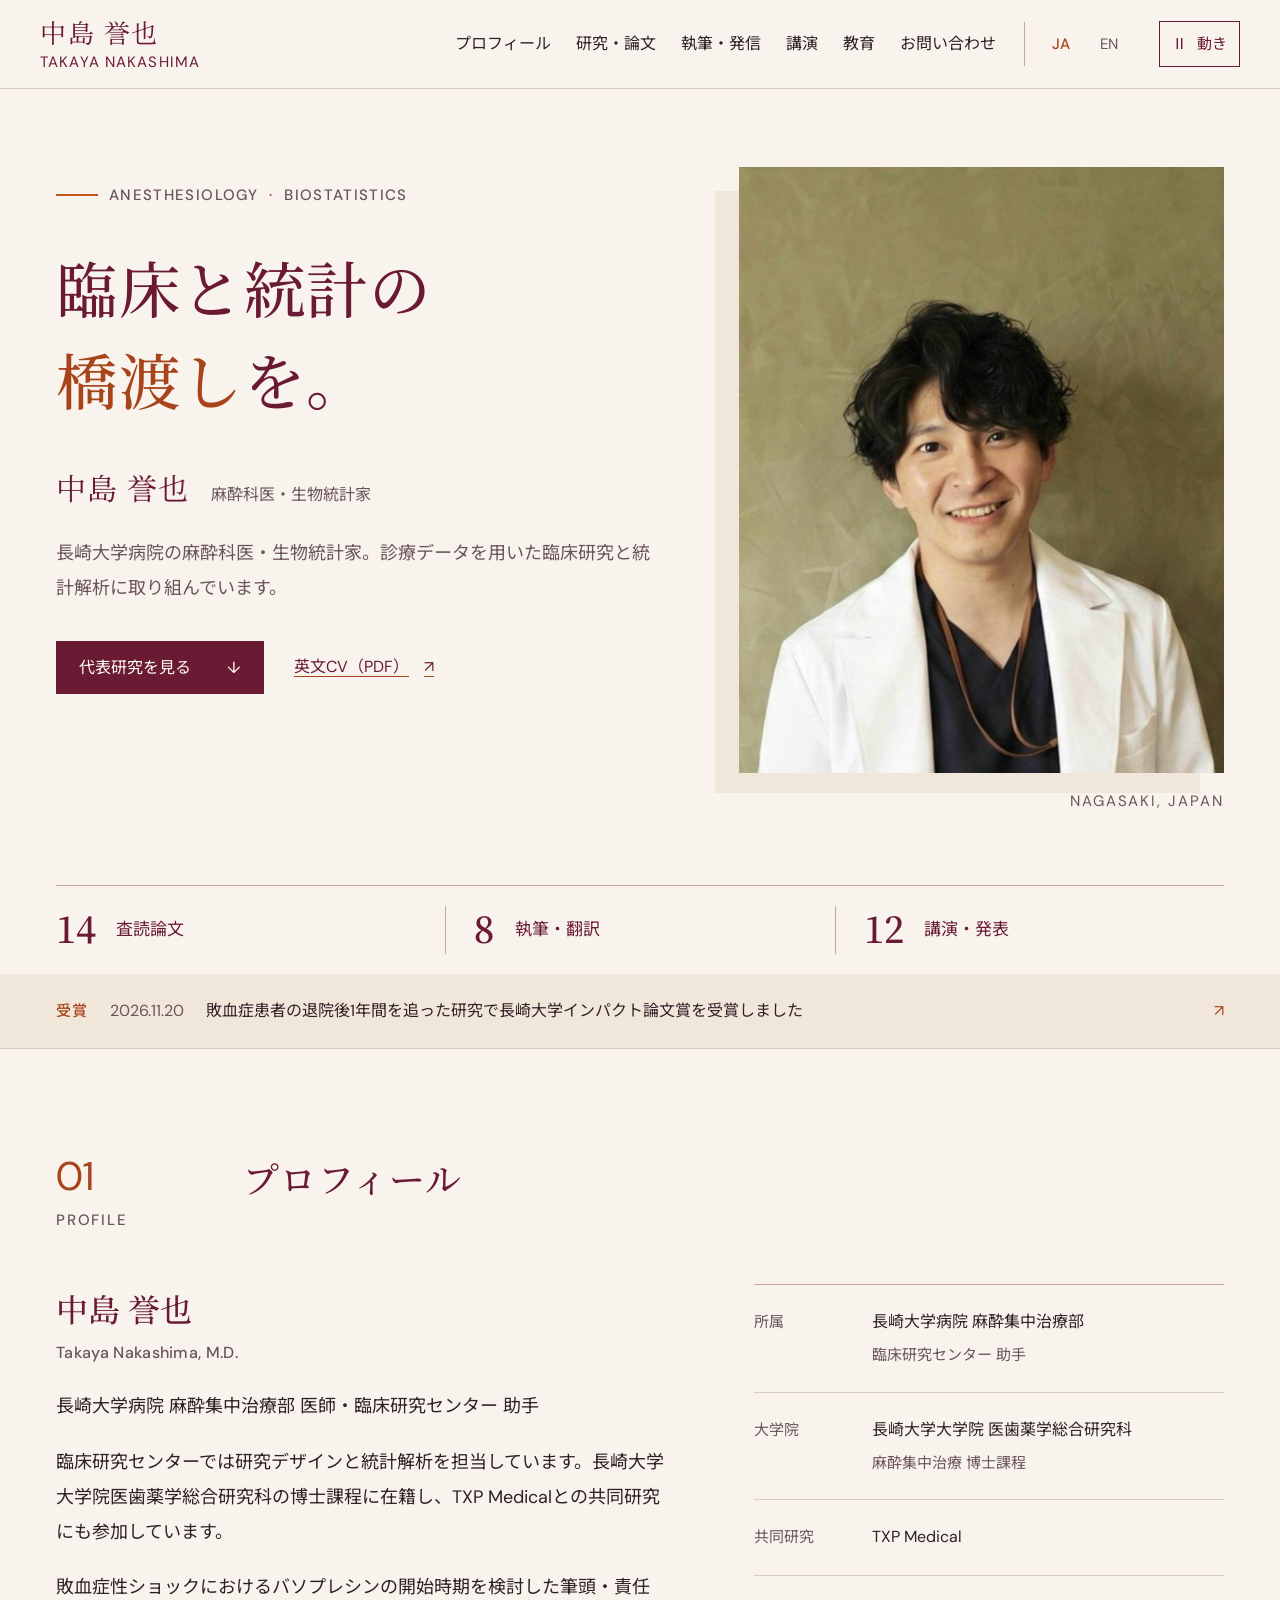
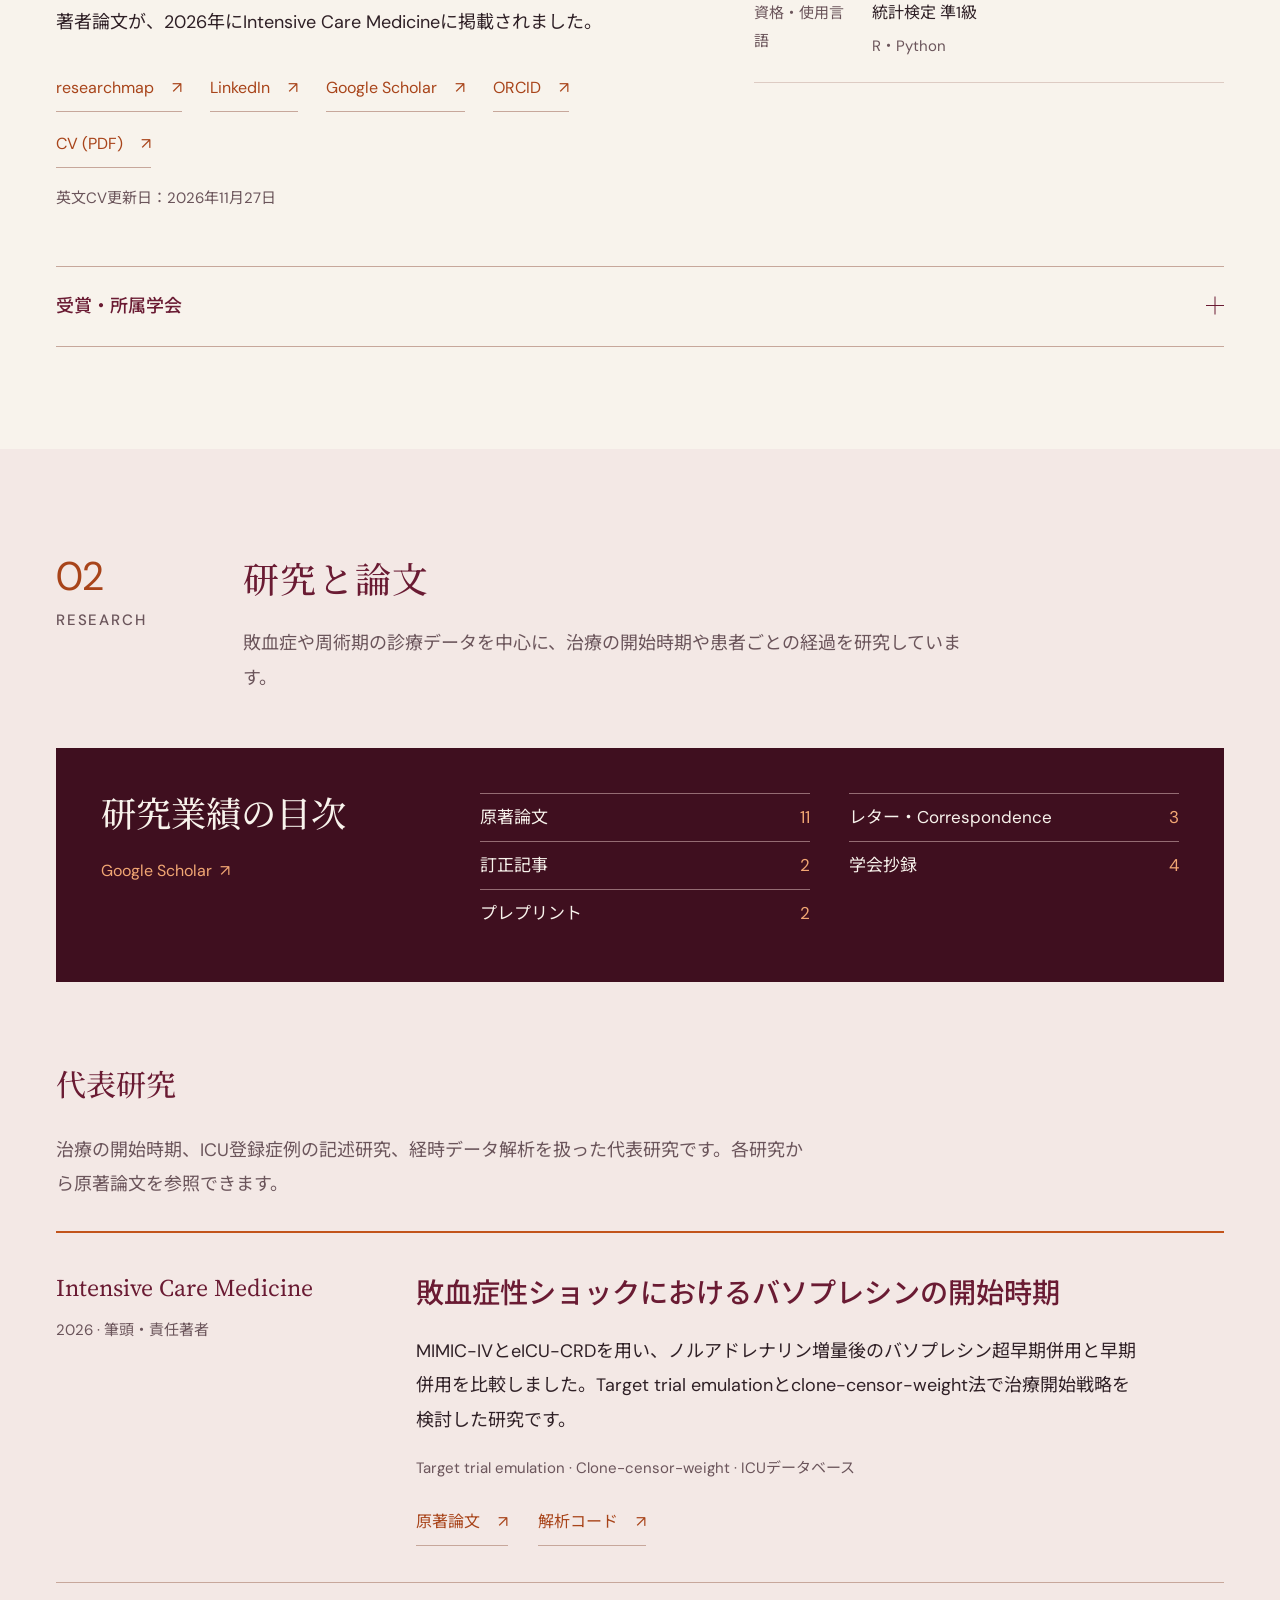
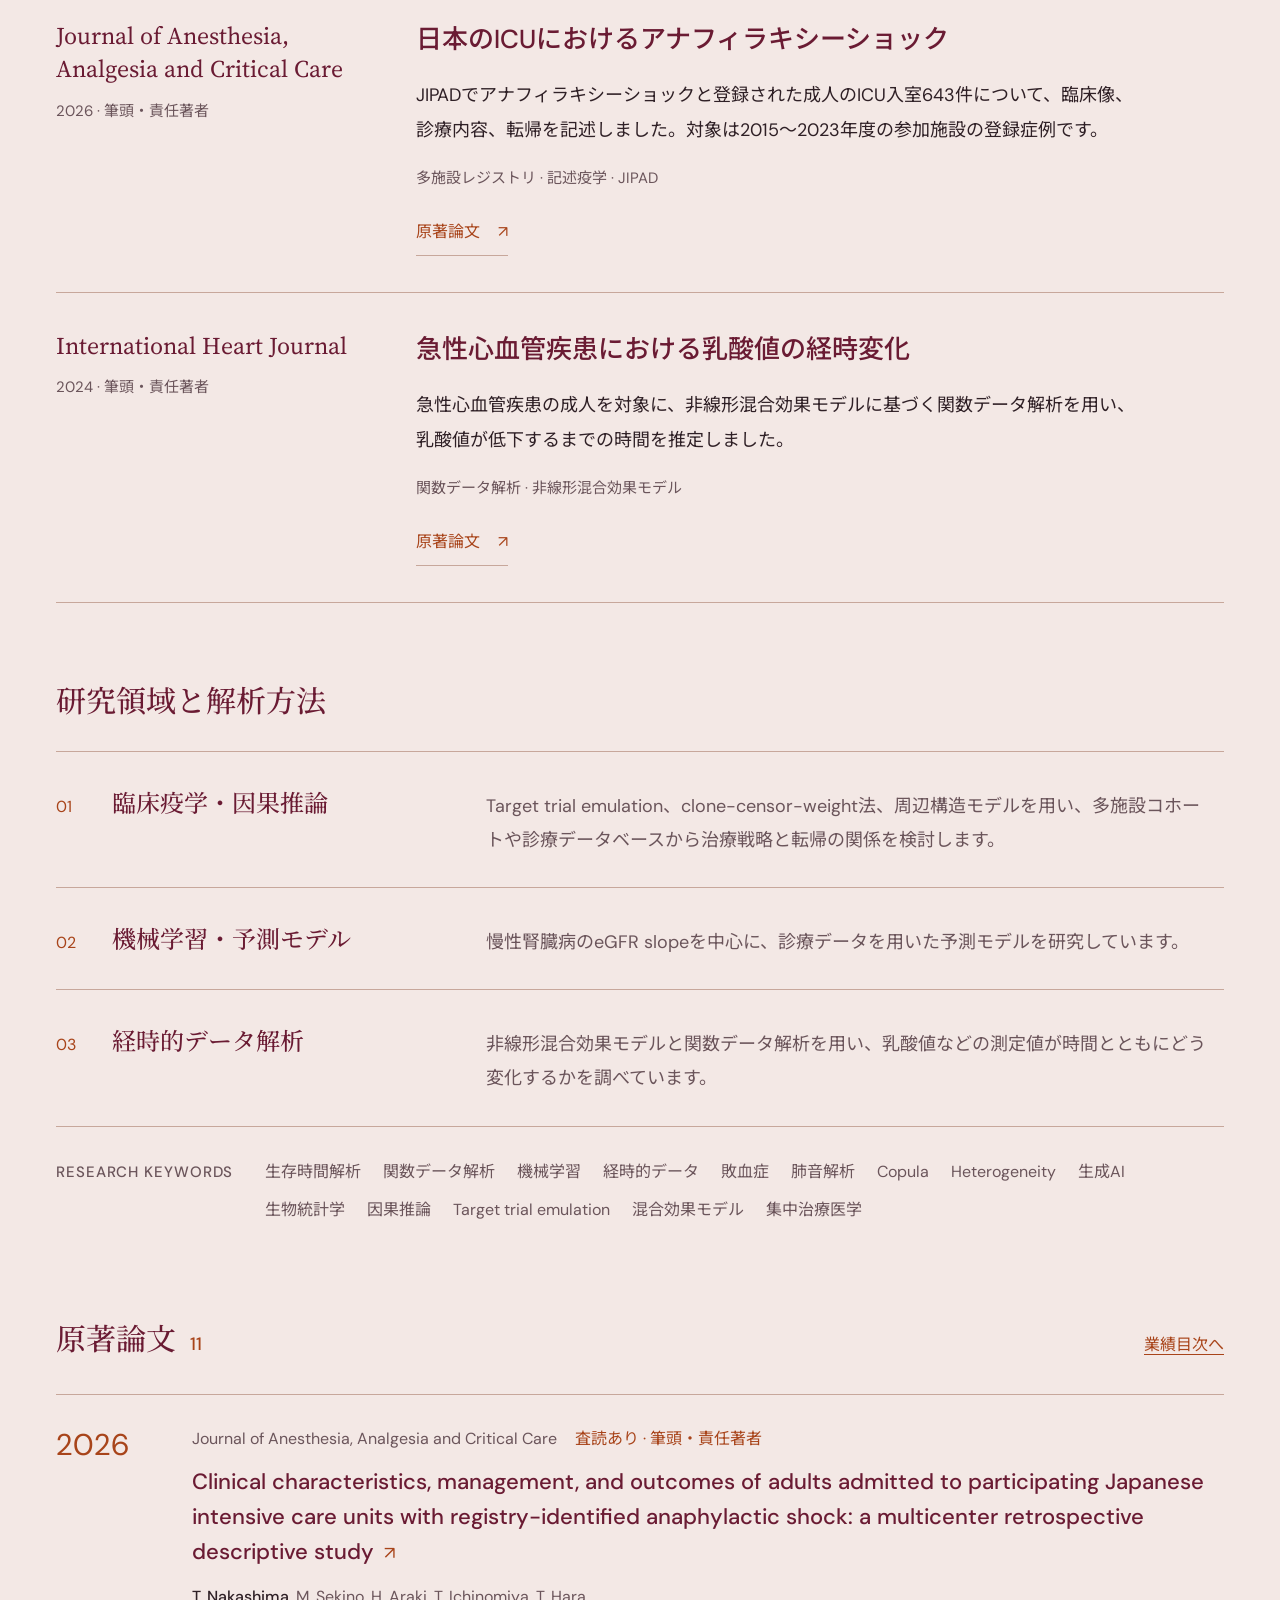
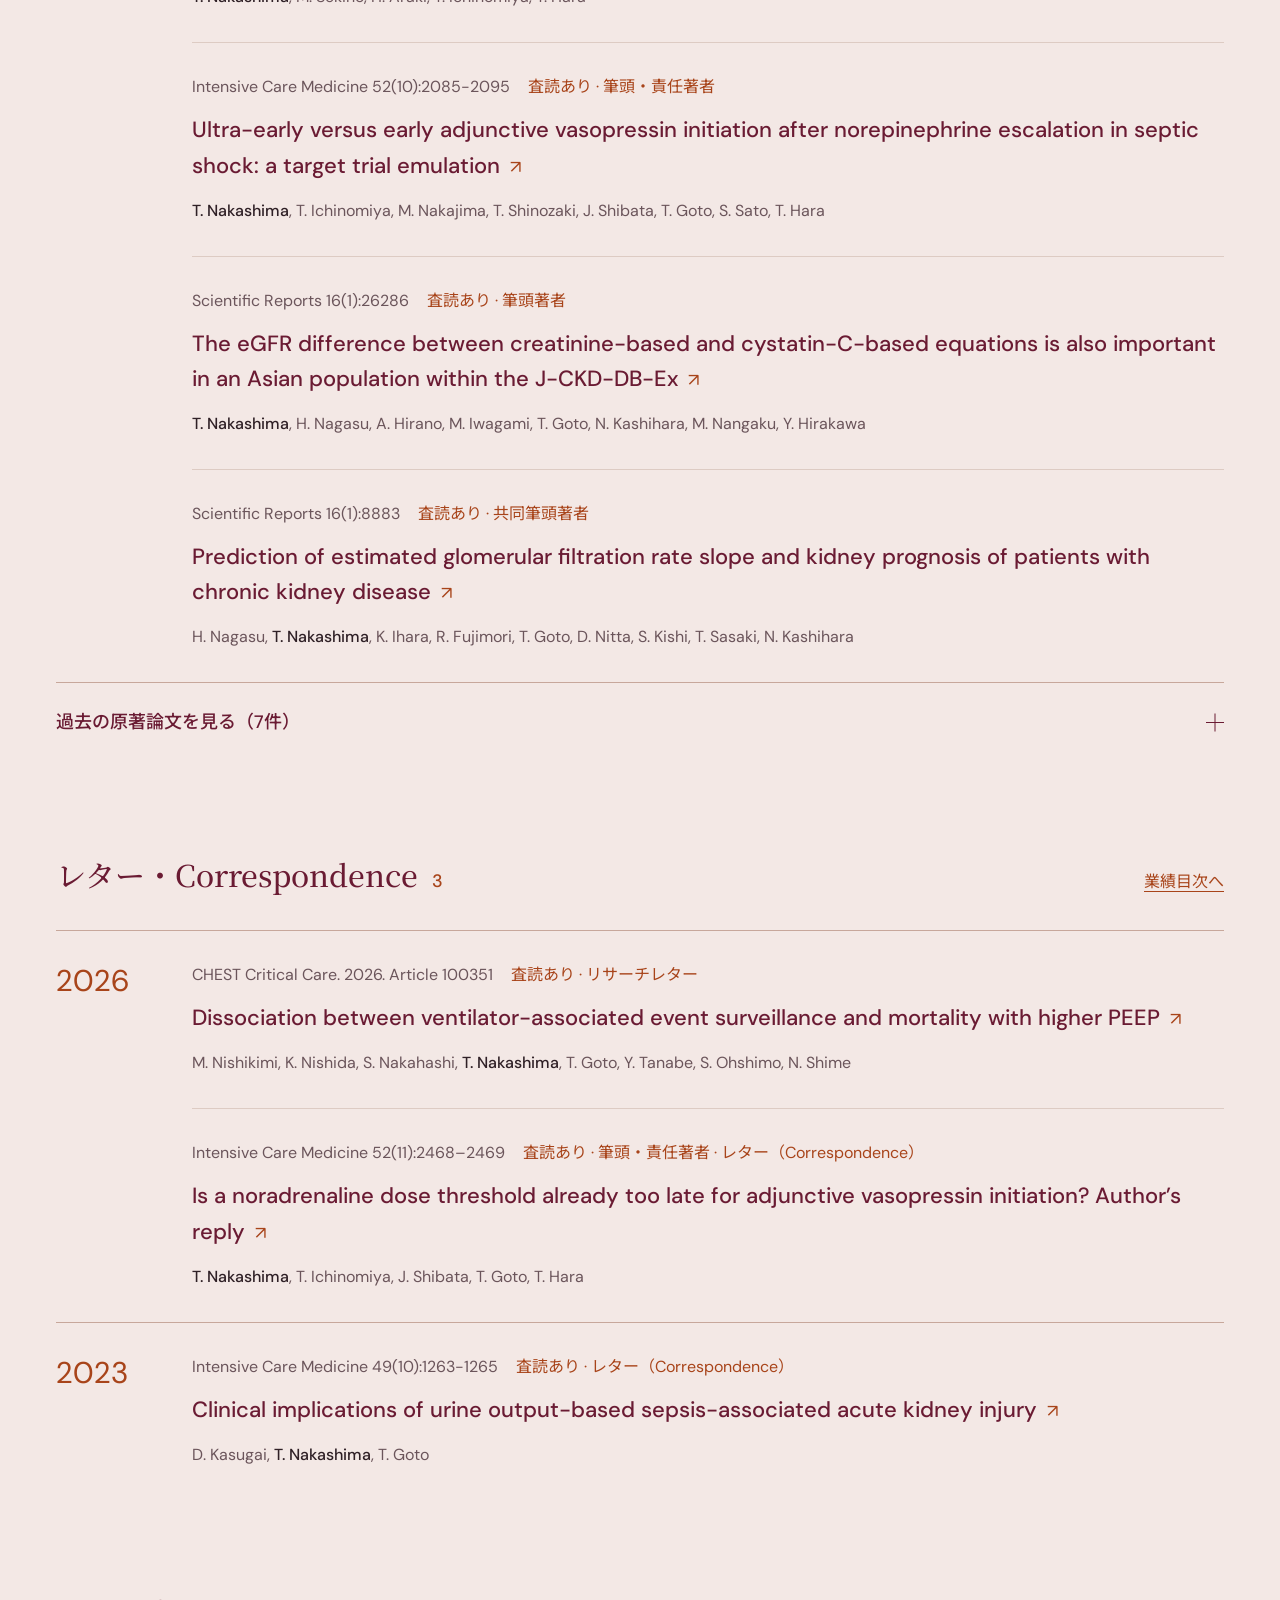
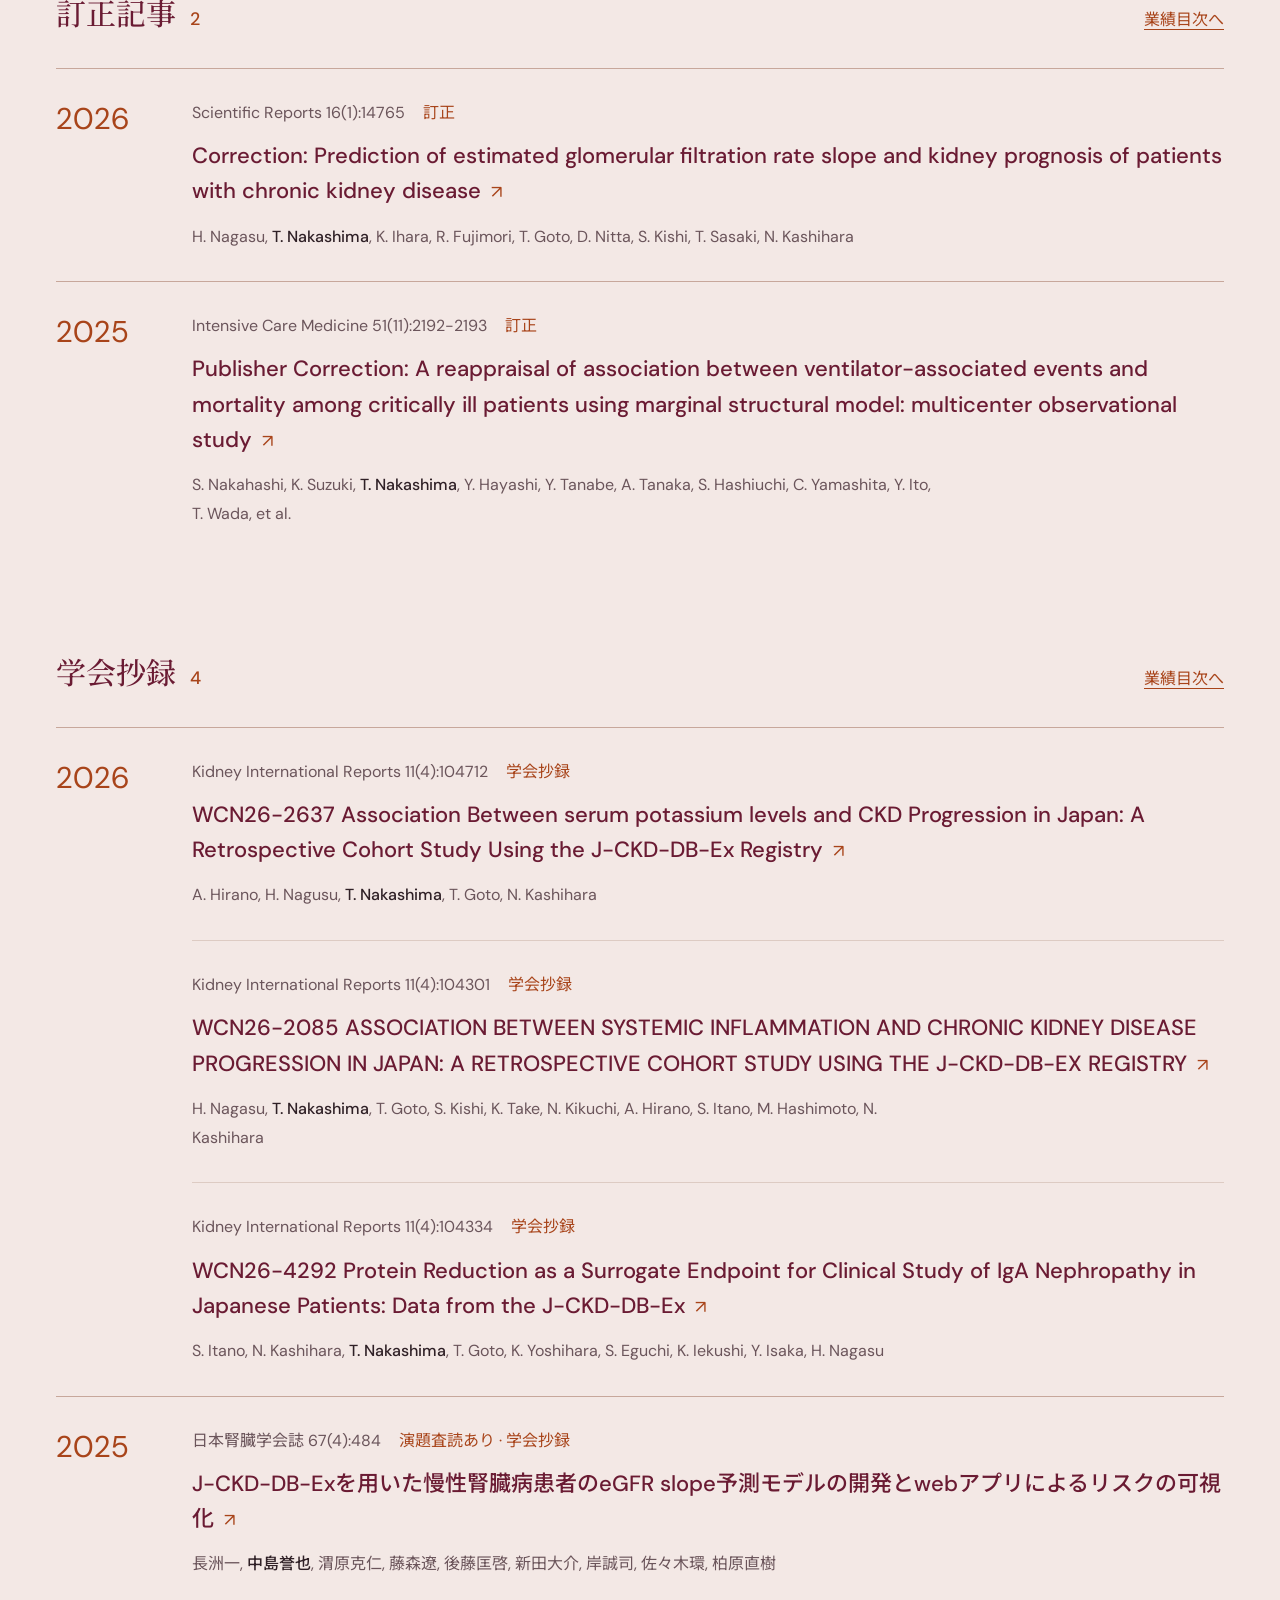
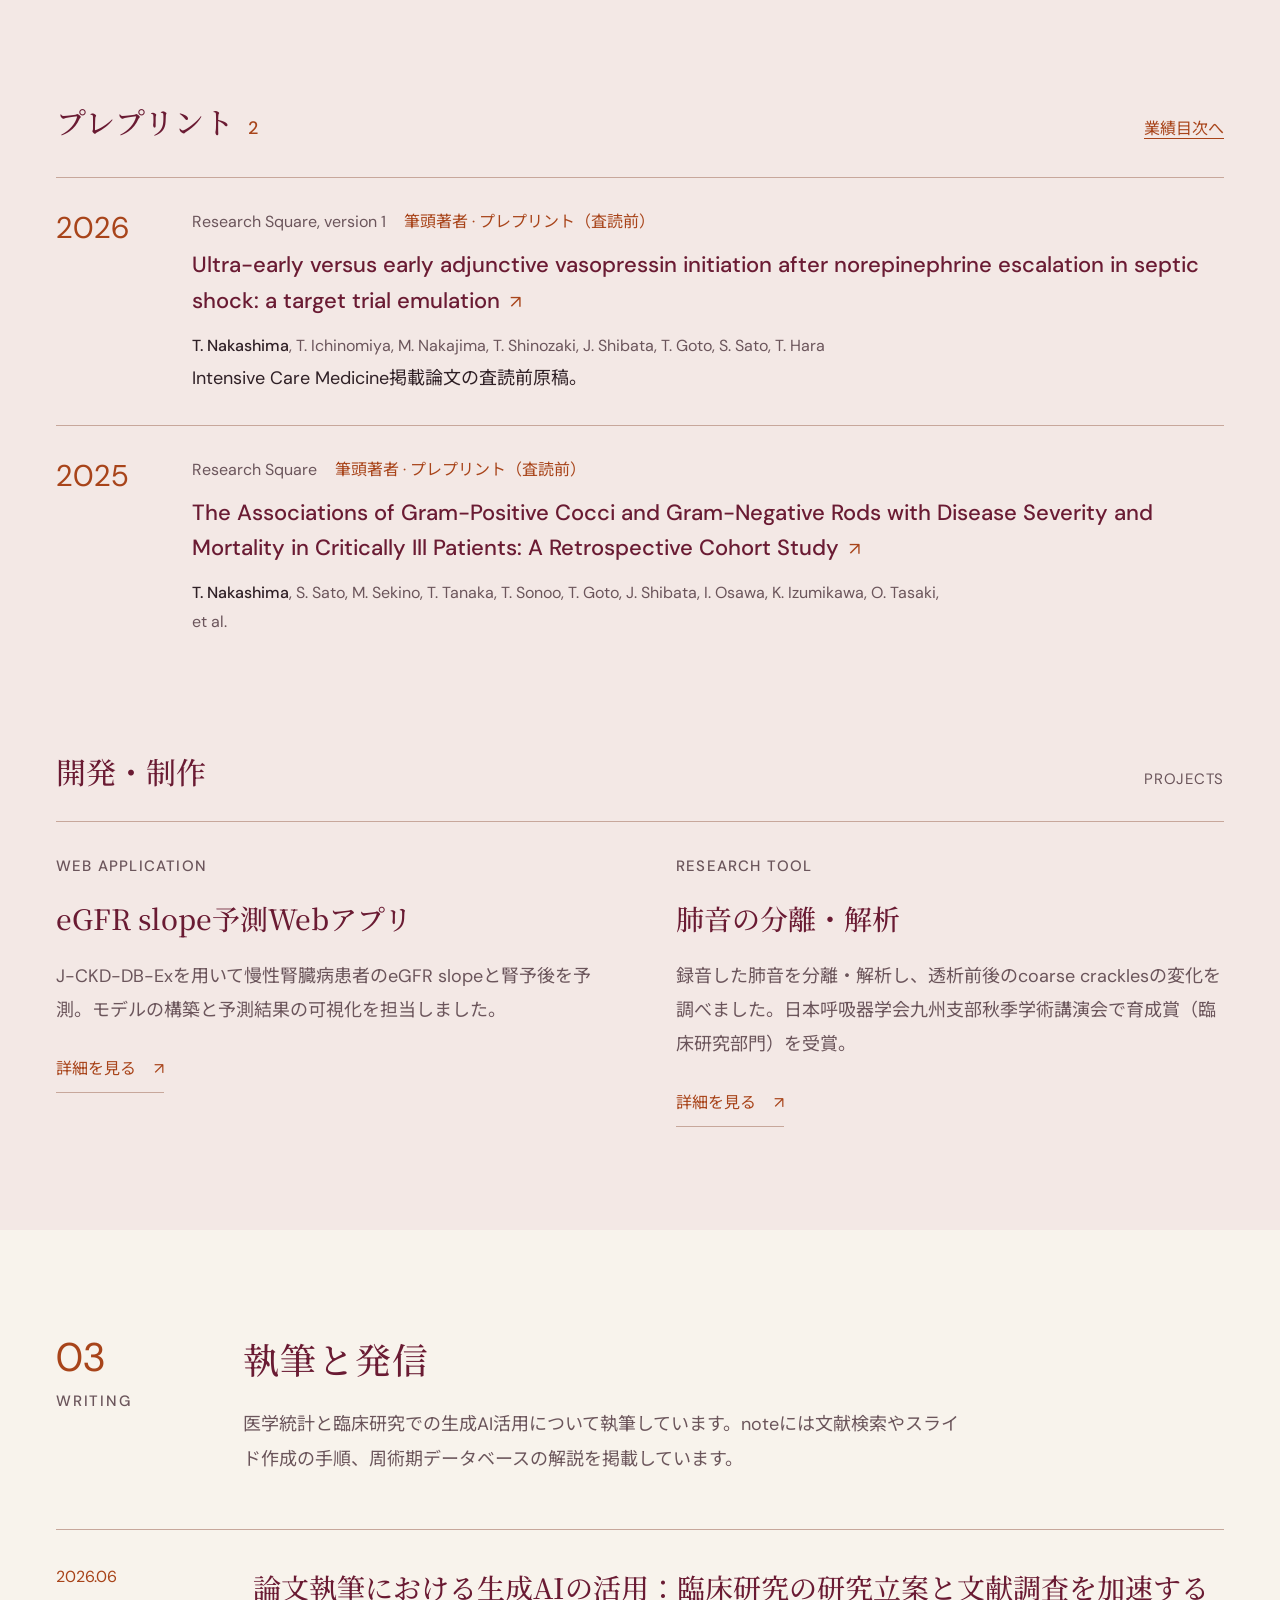
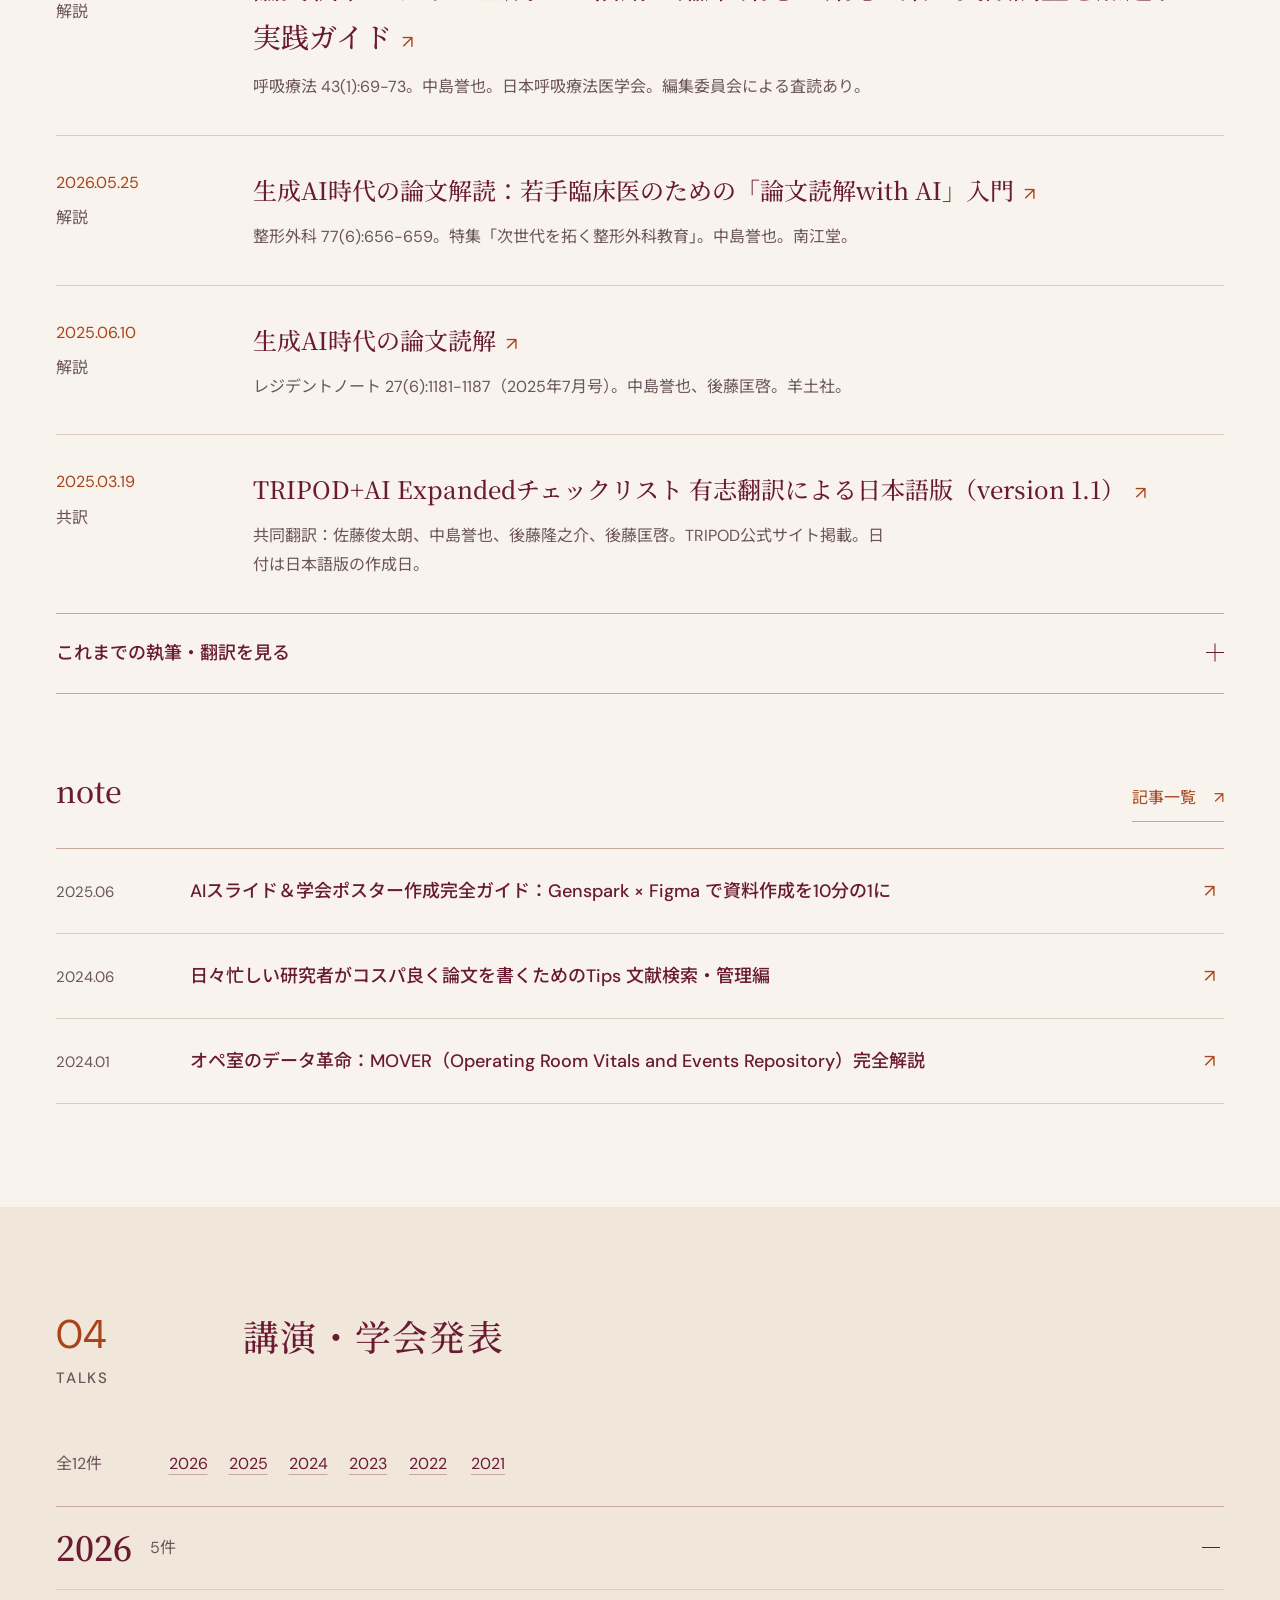
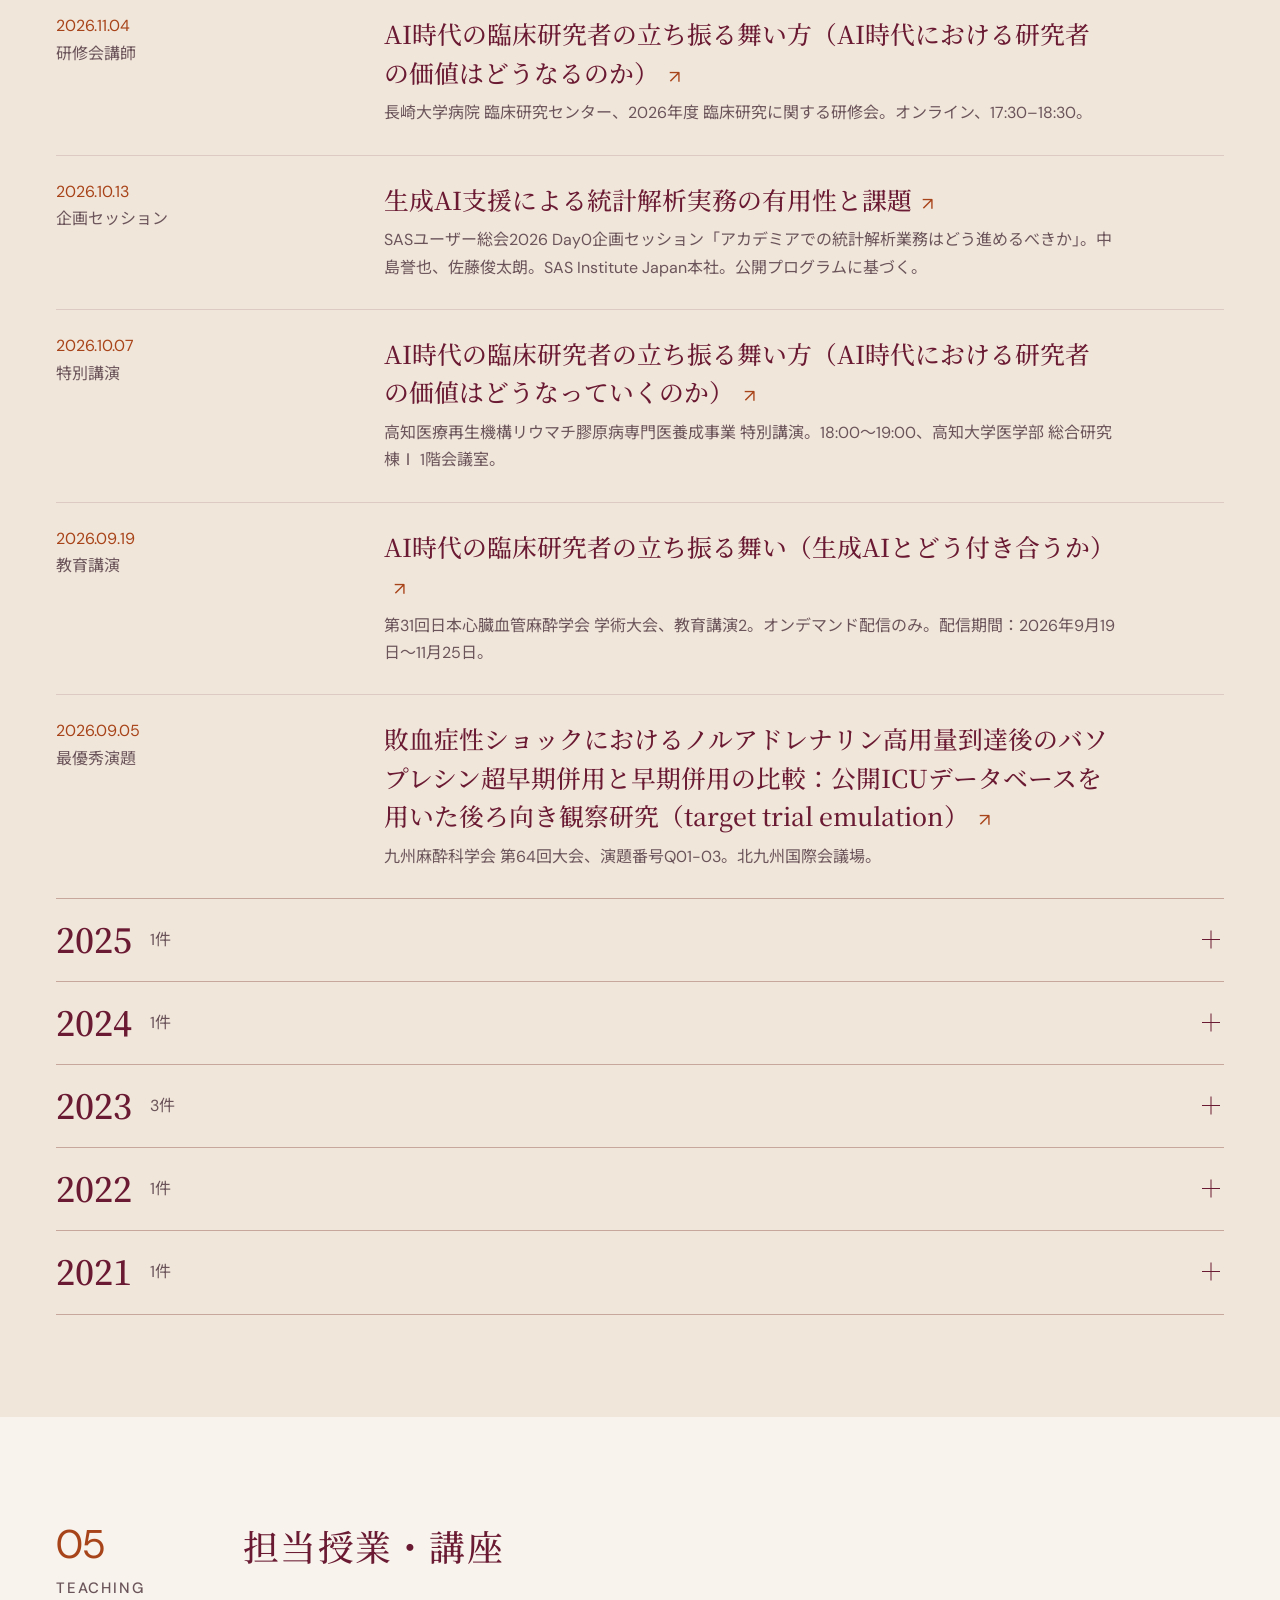
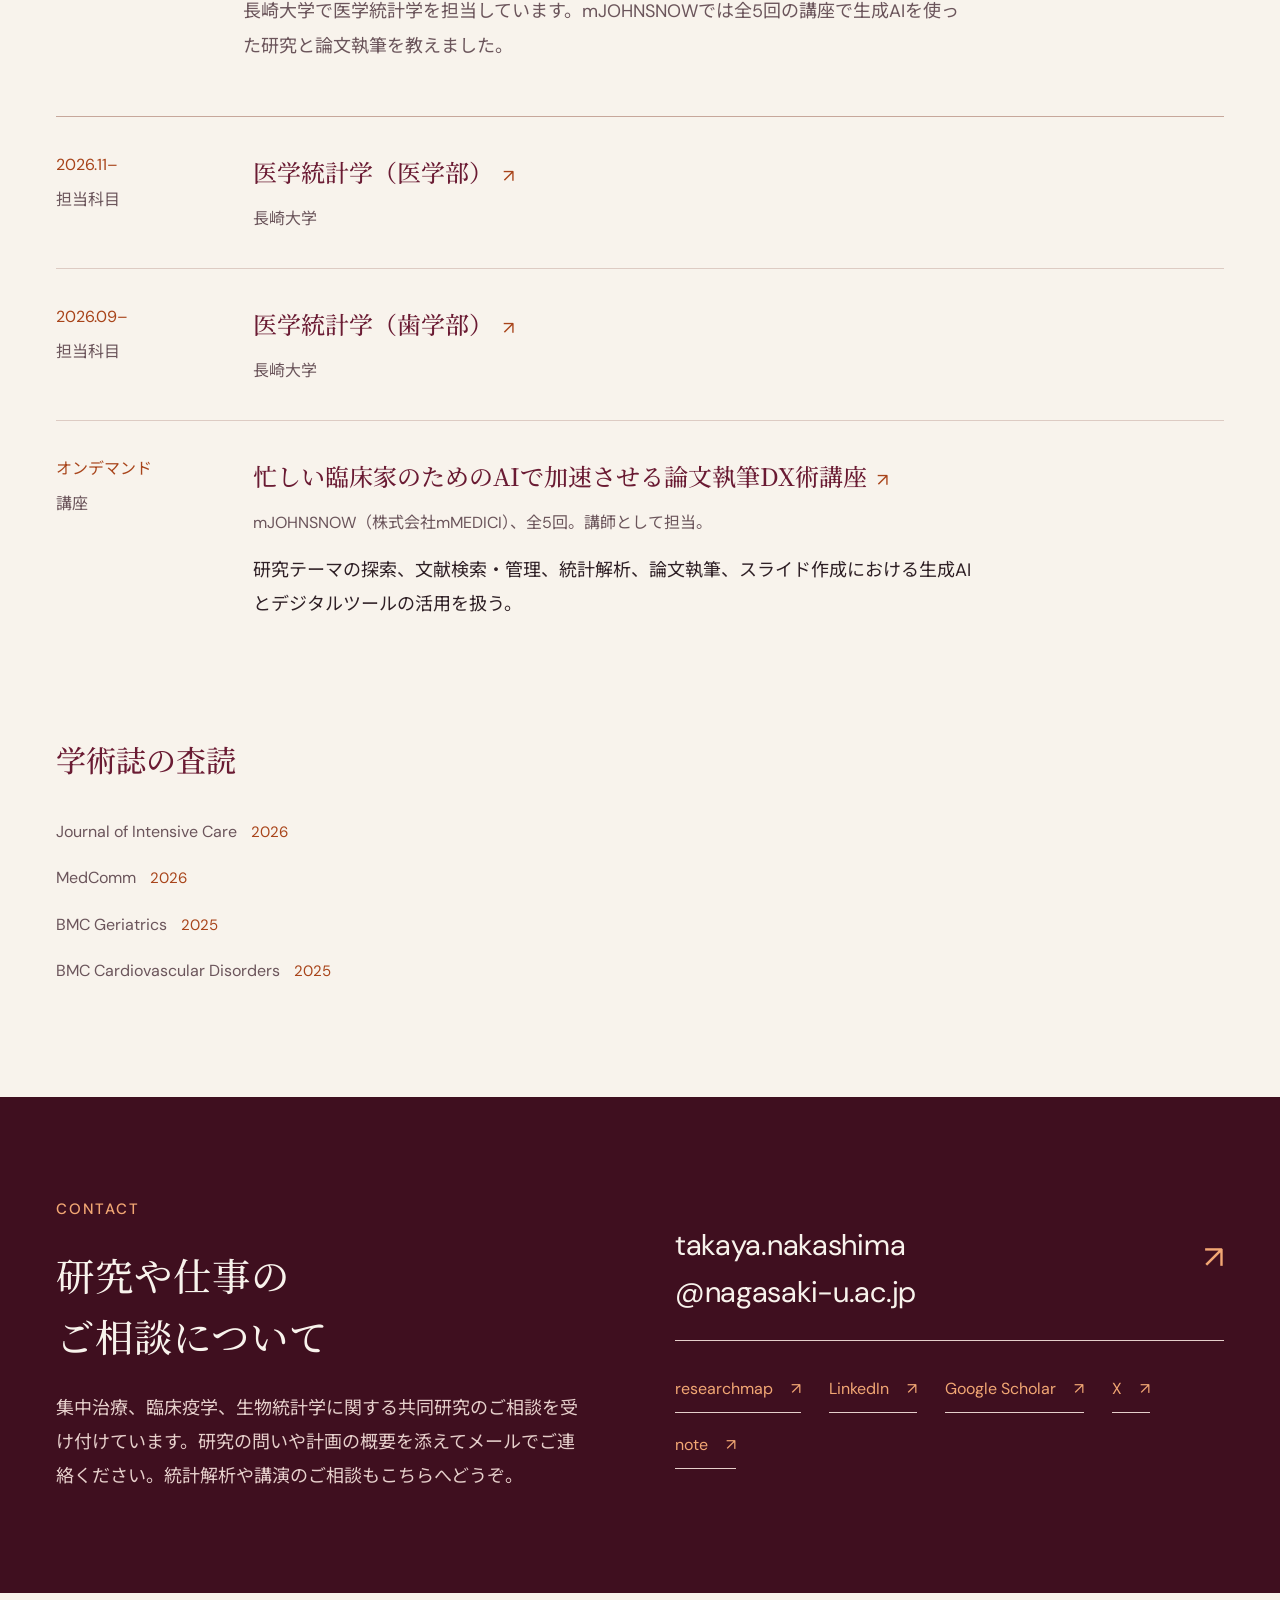
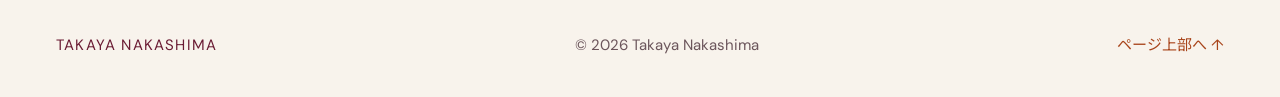
==== commit bd725868: "Add a bilingual publication index and a year-based talks archive" ====
--- a/index.html
+++ b/index.html
@@ -21,8 +21,8 @@
 <link rel="preconnect" href="https://fonts.googleapis.com">
 <link rel="preconnect" href="https://fonts.gstatic.com" crossorigin>
 <link href="https://fonts.googleapis.com/css2?family=Noto+Sans+JP:wght@400;500;600&family=Noto+Serif+JP:wght@500&family=DM+Sans:wght@400;500;600&family=Source+Serif+4:opsz,wght@8..60,500&display=swap" rel="stylesheet">
-<link rel="stylesheet" href="./style.css?v=20261127">
-<script defer src="./site.js?v=20261030c"></script>
+<link rel="stylesheet" href="./style.css?v=20261127b">
+<script defer src="./site.js?v=20261127"></script>
 <script type="application/ld+json">{"@context": "https://schema.org", "@type": "Person", "name": "中島誉也", "alternateName": "Takaya Nakashima", "jobTitle": "Anesthesiologist and Biostatistician", "url": "https://nakashimatakaya.github.io/", "image": "https://nakashimatakaya.github.io/portrait.jpg", "worksFor": {"@type": "Organization", "name": "Nagasaki University Hospital"}, "sameAs": ["https://scholar.google.com/citations?user=UVULTp0AAAAJ&hl=en", "https://researchmap.jp/nakataka8228", "https://www.linkedin.com/in/%E8%AA%89%E4%B9%9F-%E4%B8%AD%E5%B3%B6-a26263443/", "https://orcid.org/0009-0001-4214-3945", "https://github.com/nakashimatakaya"]}</script>
 </head>
 <body>
@@ -48,7 +48,11 @@
   </div>
   <figure class="hero-photo"><img src="./portrait.jpg" alt="中島誉也のポートレート" width="1968" height="1968" fetchpriority="high"><figcaption>NAGASAKI, JAPAN</figcaption></figure>
  </div>
- <div class="hero-bottom container"><p>CLINICAL CARE<br>AND RESEARCH</p><nav class="hero-index" aria-label="業績の概要"><a href="#papers"><strong>14</strong> 査読論文</a><a href="#writing"><strong>8</strong> 執筆・翻訳</a><a href="#talks"><strong>12</strong> 講演・発表</a></nav><a href="#profile" class="scroll-cue">SCROLL <span>↓</span></a></div>
+ <nav class="hero-index container" aria-label="業績の概要">
+  <a href="#publications"><strong>14</strong><span>査読論文</span></a>
+  <a href="#writing"><strong>8</strong><span>執筆・翻訳</span></a>
+  <a href="#talks"><strong>12</strong><span>講演・発表</span></a>
+ </nav>
 </section>
 <aside class="news"><div class="container"><span class="eyebrow">受賞</span><span class="news-date">2026.11.20</span><a href="https://www.nagasaki-u.ac.jp/ja/news/news5175.html" target="_blank" rel="noopener noreferrer">敗血症患者の退院後1年間を追った研究で長崎大学インパクト論文賞を受賞しました<span aria-hidden="true">↗</span></a></div></aside>
 <section class="section container" id="profile">
@@ -58,11 +62,15 @@
 </section>
 <section class="section research-section" id="research"><div class="container">
  <div class="section-head" data-reveal><div class="section-rail"><span class="section-number">02</span><span class="eyebrow">RESEARCH</span></div><div class="section-heading"><h2>研究と論文</h2><p class=section-intro>敗血症や周術期の診療データを中心に、治療の開始時期や患者ごとの経過を研究しています。</p></div></div>
- <div class="selected-research" id="selected-research"><div class="subsection-head"><h3>代表研究</h3><a class="quiet-link" href="#papers">全業績へ<span aria-hidden="true">↓</span></a></div><p class="selected-intro">治療の開始時期、ICU登録症例の記述研究、経時データ解析を扱った代表研究です。各研究から原著論文を参照できます。</p><article data-reveal class="selected-study"><div class="study-citation"><p>Intensive Care Medicine</p><span>2026 · 筆頭・責任著者</span></div><div class="study-summary"><h4>敗血症性ショックにおけるバソプレシンの開始時期</h4><p>MIMIC-IVとeICU-CRDを用い、ノルアドレナリン増量後のバソプレシン超早期併用と早期併用を比較しました。Target trial emulationとclone-censor-weight法で治療開始戦略を検討した研究です。</p><p class="study-methods">Target trial emulation · Clone-censor-weight · ICUデータベース</p><div class="study-links"><a class="text-link" href="https://doi.org/10.1007/s00134-026-08575-3" target="_blank" rel="noopener noreferrer">原著論文<span aria-hidden="true">↗</span></a><a class="text-link" href="https://github.com/nakashimatakaya/vasopressin-timing-target-trial-emulation" target="_blank" rel="noopener noreferrer">解析コード<span aria-hidden="true">↗</span></a></div></div></article><article class="selected-study"><div class="study-citation"><p>Journal of Anesthesia, Analgesia and Critical Care</p><span>2026 · 筆頭・責任著者</span></div><div class="study-summary"><h4>日本のICUにおけるアナフィラキシーショック</h4><p>JIPADでアナフィラキシーショックと登録された成人のICU入室643件について、臨床像、診療内容、転帰を記述しました。対象は2015〜2023年度の参加施設の登録症例です。</p><p class="study-methods">多施設レジストリ · 記述疫学 · JIPAD</p><div class="study-links"><a class="text-link" href="https://doi.org/10.1186/s44158-026-00464-x" target="_blank" rel="noopener noreferrer">原著論文<span aria-hidden="true">↗</span></a></div></div></article><article class="selected-study"><div class="study-citation"><p>International Heart Journal</p><span>2024 · 筆頭・責任著者</span></div><div class="study-summary"><h4>急性心血管疾患における乳酸値の経時変化</h4><p>急性心血管疾患の成人を対象に、非線形混合効果モデルに基づく関数データ解析を用い、乳酸値が低下するまでの時間を推定しました。</p><p class="study-methods">関数データ解析 · 非線形混合効果モデル</p><div class="study-links"><a class="text-link" href="https://doi.org/10.1536/ihj.23-659" target="_blank" rel="noopener noreferrer">原著論文<span aria-hidden="true">↗</span></a></div></div></article></div>
+ <nav class="publication-index" id="publications" aria-labelledby="pub-index-title">
+  <div class="index-heading"><h3 id="pub-index-title">研究業績の目次</h3><a class="index-source" href="https://scholar.google.com/citations?user=UVULTp0AAAAJ&amp;hl=en" target="_blank" rel="noopener noreferrer">Google Scholar<span aria-hidden="true">↗</span></a></div>
+  <ul><li><a href="#papers"><span>原著論文</span><span class="index-count">11</span></a></li><li><a href="#letters"><span>レター・Correspondence</span><span class="index-count">3</span></a></li><li><a href="#corrections"><span>訂正記事</span><span class="index-count">2</span></a></li><li><a href="#abstracts"><span>学会抄録</span><span class="index-count">4</span></a></li><li><a href="#preprints"><span>プレプリント</span><span class="index-count">2</span></a></li></ul>
+ </nav>
+ <div class="selected-research" id="selected-research"><div class="subsection-head"><h3>代表研究</h3></div><p class="selected-intro">治療の開始時期、ICU登録症例の記述研究、経時データ解析を扱った代表研究です。各研究から原著論文を参照できます。</p><article data-reveal class="selected-study"><div class="study-citation"><p>Intensive Care Medicine</p><span>2026 · 筆頭・責任著者</span></div><div class="study-summary"><h4>敗血症性ショックにおけるバソプレシンの開始時期</h4><p>MIMIC-IVとeICU-CRDを用い、ノルアドレナリン増量後のバソプレシン超早期併用と早期併用を比較しました。Target trial emulationとclone-censor-weight法で治療開始戦略を検討した研究です。</p><p class="study-methods">Target trial emulation · Clone-censor-weight · ICUデータベース</p><div class="study-links"><a class="text-link" href="https://doi.org/10.1007/s00134-026-08575-3" target="_blank" rel="noopener noreferrer">原著論文<span aria-hidden="true">↗</span></a><a class="text-link" href="https://github.com/nakashimatakaya/vasopressin-timing-target-trial-emulation" target="_blank" rel="noopener noreferrer">解析コード<span aria-hidden="true">↗</span></a></div></div></article><article class="selected-study"><div class="study-citation"><p>Journal of Anesthesia, Analgesia and Critical Care</p><span>2026 · 筆頭・責任著者</span></div><div class="study-summary"><h4>日本のICUにおけるアナフィラキシーショック</h4><p>JIPADでアナフィラキシーショックと登録された成人のICU入室643件について、臨床像、診療内容、転帰を記述しました。対象は2015〜2023年度の参加施設の登録症例です。</p><p class="study-methods">多施設レジストリ · 記述疫学 · JIPAD</p><div class="study-links"><a class="text-link" href="https://doi.org/10.1186/s44158-026-00464-x" target="_blank" rel="noopener noreferrer">原著論文<span aria-hidden="true">↗</span></a></div></div></article><article class="selected-study"><div class="study-citation"><p>International Heart Journal</p><span>2024 · 筆頭・責任著者</span></div><div class="study-summary"><h4>急性心血管疾患における乳酸値の経時変化</h4><p>急性心血管疾患の成人を対象に、非線形混合効果モデルに基づく関数データ解析を用い、乳酸値が低下するまでの時間を推定しました。</p><p class="study-methods">関数データ解析 · 非線形混合効果モデル</p><div class="study-links"><a class="text-link" href="https://doi.org/10.1536/ihj.23-659" target="_blank" rel="noopener noreferrer">原著論文<span aria-hidden="true">↗</span></a></div></div></article></div>
  <div class="subsection-head methods-heading"><h3>研究領域と解析方法</h3></div>
  <div class="research-themes"><div class="research-row"><span class="theme-no">01</span><h4>臨床疫学・因果推論</h4><p>Target trial emulation、clone-censor-weight法、周辺構造モデルを用い、多施設コホートや診療データベースから治療戦略と転帰の関係を検討します。</p></div><div class="research-row"><span class="theme-no">02</span><h4>機械学習・予測モデル</h4><p>慢性腎臓病のeGFR slopeを中心に、診療データを用いた予測モデルを研究しています。</p></div><div class="research-row"><span class="theme-no">03</span><h4>経時的データ解析</h4><p>非線形混合効果モデルと関数データ解析を用い、乳酸値などの測定値が時間とともにどう変化するかを調べています。</p></div></div>
  <div class="keyword-area"><h3>RESEARCH KEYWORDS</h3><ul><li>生存時間解析</li><li>関数データ解析</li><li>機械学習</li><li>経時的データ</li><li>敗血症</li><li>肺音解析</li><li>Copula</li><li>Heterogeneity</li><li>生成AI</li><li>生物統計学</li><li>因果推論</li><li>Target trial emulation</li><li>混合効果モデル</li><li>集中治療医学</li></ul></div>
- <div class="publications" id="papers"><div class="subsection-head"><h3>原著論文</h3><span>11</span></div><div class="publication-group"><h4 class="publication-year">2026</h4><ol class="paper-list"><li class="paper"><div class="paper-meta"><span>Journal of Anesthesia, Analgesia and Critical Care</span><span>査読あり · 筆頭・責任著者</span></div><h5 lang="en"><a href="https://doi.org/10.1186/s44158-026-00464-x" target="_blank" rel="noopener noreferrer">Clinical characteristics, management, and outcomes of adults admitted to participating Japanese intensive care units with registry-identified anaphylactic shock: a multicenter retrospective descriptive study<span class="record-arrow" aria-hidden="true">↗</span></a></h5><p class="authors" lang="en"><strong>T. Nakashima</strong>, M. Sekino, H. Araki, T. Ichinomiya, T. Hara</p></li><li class="paper"><div class="paper-meta"><span>Intensive Care Medicine 52(10):2085-2095</span><span>査読あり · 筆頭・責任著者</span></div><h5 lang="en"><a href="https://doi.org/10.1007/s00134-026-08575-3" target="_blank" rel="noopener noreferrer">Ultra-early versus early adjunctive vasopressin initiation after norepinephrine escalation in septic shock: a target trial emulation<span class="record-arrow" aria-hidden="true">↗</span></a></h5><p class="authors" lang="en"><strong>T. Nakashima</strong>, T. Ichinomiya, M. Nakajima, T. Shinozaki, J. Shibata, T. Goto, S. Sato, T. Hara</p></li><li class="paper"><div class="paper-meta"><span>Scientific Reports 16(1):26286</span><span>査読あり · 筆頭著者</span></div><h5 lang="en"><a href="https://doi.org/10.1038/s41598-026-57444-y" target="_blank" rel="noopener noreferrer">The eGFR difference between creatinine-based and cystatin-C-based equations is also important in an Asian population within the J-CKD-DB-Ex<span class="record-arrow" aria-hidden="true">↗</span></a></h5><p class="authors" lang="en"><strong>T. Nakashima</strong>, H. Nagasu, A. Hirano, M. Iwagami, T. Goto, N. Kashihara, M. Nangaku, Y. Hirakawa</p></li><li class="paper"><div class="paper-meta"><span>Scientific Reports 16(1):8883</span><span>査読あり · 共同筆頭著者</span></div><h5 lang="en"><a href="https://doi.org/10.1038/s41598-026-38246-8" target="_blank" rel="noopener noreferrer">Prediction of estimated glomerular filtration rate slope and kidney prognosis of patients with chronic kidney disease<span class="record-arrow" aria-hidden="true">↗</span></a></h5><p class="authors" lang="en">H. Nagasu, <strong>T. Nakashima</strong>, K. Ihara, R. Fujimori, T. Goto, D. Nitta, S. Kishi, T. Sasaki, N. Kashihara</p></li></ol></div><details class="disclosure"><summary><span>過去の原著論文を見る（7件）</span><span class="plus" aria-hidden="true"></span></summary><div class="publication-group"><h4 class="publication-year">2025</h4><ol class="paper-list"><li class="paper"><div class="paper-meta"><span>Clinical and Experimental Nephrology 30(2):309-319</span><span>査読あり · 共同筆頭著者</span></div><h5 lang="en"><a href="https://doi.org/10.1007/s10157-025-02788-4" target="_blank" rel="noopener noreferrer">Proteinuria reduction as a surrogate endpoint for clinical study of IgA nephropathy in Japanese patients: data from the J-CKD-DB-Ex<span class="record-arrow" aria-hidden="true">↗</span></a></h5><p class="authors" lang="en">N. Kashihara, S. Itano, <strong>T. Nakashima</strong>, T. Goto, K. Yoshihara, S. Eguchi, K. Iekushi, Y. Isaka, H. Nagasu; J-CKD-DB collaborators</p><p class="publication-note">オンライン公開2025年。最終掲載は2026年2月号。</p></li><li class="paper"><div class="paper-meta"><span>Intensive Care Medicine 51(10):1764-1774</span><span>査読あり</span></div><h5 lang="en"><a href="https://doi.org/10.1007/s00134-025-08074-x" target="_blank" rel="noopener noreferrer">A reappraisal of association between ventilator-associated events and mortality among critically ill patients using marginal structural model: multicenter observational study<span class="record-arrow" aria-hidden="true">↗</span></a></h5><p class="authors" lang="en">S. Nakahashi, K. Suzuki, <strong>T. Nakashima</strong>, Y. Hayashi, Y. Tanabe, A. Tanaka, S. Hashiuchi, C. Yamashita, Y. Ito, T. Wada, et al.</p></li><li class="paper"><div class="paper-meta"><span>Critical Care Medicine 53(4):e928-e940</span><span>査読あり · 共同筆頭著者</span></div><h5 lang="en"><a href="https://doi.org/10.1097/CCM.0000000000006621" target="_blank" rel="noopener noreferrer">Phenotypes of Functional Decline or Recovery in Sepsis ICU Survivors: Insights From a 1-Year Follow-Up Multicenter Cohort Analysis<span class="record-arrow" aria-hidden="true">↗</span></a></h5><p class="authors" lang="en">K. Liu, <strong>T. Nakashima</strong>, T. Goto, K. Nakamura, H. Nakano, M. Motoki, H. Kamijo, Matsuoka Ayaka, K. Ishii, Y. Morita, et al.</p></li></ol></div><div class="publication-group"><h4 class="publication-year">2024</h4><ol class="paper-list"><li class="paper"><div class="paper-meta"><span>International Heart Journal 65(6):1058-1065</span><span>査読あり · 筆頭・責任著者</span></div><h5 lang="en"><a href="https://doi.org/10.1536/ihj.23-659" target="_blank" rel="noopener noreferrer">Estimating the Timeframe of Lactate Reduction in Acute Cardiovascular Disease Using Functional Data Analysis Based on Nonlinear Mixed Effects Models<span class="record-arrow" aria-hidden="true">↗</span></a></h5><p class="authors" lang="en"><strong>T. Nakashima</strong>, S. Sato, H. Matsui, A. Mizuno</p></li><li class="paper"><div class="paper-meta"><span>Clinical and Experimental Nephrology 28(8):784-792</span><span>査読あり · 共同筆頭著者</span></div><h5 lang="en"><a href="https://doi.org/10.1007/s10157-024-02486-7" target="_blank" rel="noopener noreferrer">Association of serum magnesium levels with renal prognosis in patients with chronic kidney disease<span class="record-arrow" aria-hidden="true">↗</span></a></h5><p class="authors" lang="en">S. Kishi, <strong>T. Nakashima</strong>, T. Goto, H. Nagasu, C. R. Brooks, H. Okada, K. Tamura, T. Nakano, I. Narita, S. Maruyama, et al.</p></li></ol></div><div class="publication-group"><h4 class="publication-year">2022</h4><ol class="paper-list"><li class="paper"><div class="paper-meta"><span>長崎医学会雑誌 97(1):1-6</span><span>査読あり · 筆頭著者</span></div><h5 lang="ja"><a href="https://researchmap.jp/nakataka8228/published_papers/43860537" target="_blank" rel="noopener noreferrer">新しい録音機器と解析技術を用いた肺音解析システムの医師聴診の補助ツールとしての可能性<span class="record-arrow" aria-hidden="true">↗</span></a></h5><p class="authors" lang="ja"><strong>中島誉也</strong>, 尾長谷靖, 深堀範, 福島千鶴, 入来隼, 永江由香, 山口博之, 坂本憲穂, 石松祐二, 山田頼弥, et al.</p></li></ol></div><div class="publication-group"><h4 class="publication-year">2021</h4><ol class="paper-list"><li class="paper"><div class="paper-meta"><span>BMC Anesthesiology 21(1):250</span><span>査読あり</span></div><h5 lang="en"><a href="https://doi.org/10.1186/s12871-021-01470-y" target="_blank" rel="noopener noreferrer">Association between preoperative toe perfusion index and maternal core temperature decrease during cesarean delivery under spinal anesthesia: a prospective cohort study<span class="record-arrow" aria-hidden="true">↗</span></a></h5><p class="authors" lang="en">S. Kaneko, K. Hara, S. Sato, <strong>T. Nakashima</strong>, Y. Kawazoe, M. Taguchi, S. Urabe, A. Nakao, K. Hamada, M. Yamaguchi, et al.</p></li></ol></div></details></div><div class="publications" id="letters"><div class="subsection-head"><h3>レター・Correspondence</h3><span>3</span></div><div class="publication-group"><h4 class="publication-year">2026</h4><ol class="paper-list"><li class="paper"><div class="paper-meta"><span>CHEST Critical Care. 2026. Article 100351</span><span>査読あり · リサーチレター</span></div><h5 lang="en"><a href="https://doi.org/10.1016/j.chstcc.2026.100351" target="_blank" rel="noopener noreferrer">Dissociation between ventilator-associated event surveillance and mortality with higher PEEP<span class="record-arrow" aria-hidden="true">↗</span></a></h5><p class="authors" lang="en">M. Nishikimi, K. Nishida, S. Nakahashi, <strong>T. Nakashima</strong>, T. Goto, Y. Tanabe, S. Ohshimo, N. Shime</p></li><li class="paper"><div class="paper-meta"><span>Intensive Care Medicine 52(11):2468–2469</span><span>査読あり · 筆頭・責任著者 · レター（Correspondence）</span></div><h5 lang="en"><a href="https://doi.org/10.1007/s00134-026-08634-9" target="_blank" rel="noopener noreferrer">Is a noradrenaline dose threshold already too late for adjunctive vasopressin initiation? Author’s reply<span class="record-arrow" aria-hidden="true">↗</span></a></h5><p class="authors" lang="en"><strong>T. Nakashima</strong>, T. Ichinomiya, J. Shibata, T. Goto, T. Hara</p></li></ol></div><div class="publication-group"><h4 class="publication-year">2023</h4><ol class="paper-list"><li class="paper"><div class="paper-meta"><span>Intensive Care Medicine 49(10):1263-1265</span><span>査読あり · レター（Correspondence）</span></div><h5 lang="en"><a href="https://doi.org/10.1007/s00134-023-07190-w" target="_blank" rel="noopener noreferrer">Clinical implications of urine output-based sepsis-associated acute kidney injury<span class="record-arrow" aria-hidden="true">↗</span></a></h5><p class="authors" lang="en">D. Kasugai, <strong>T. Nakashima</strong>, T. Goto</p></li></ol></div></div><div class="publications" id="corrections"><div class="subsection-head"><h3>訂正記事</h3><span>2</span></div><div class="publication-group"><h4 class="publication-year">2026</h4><ol class="paper-list"><li class="paper"><div class="paper-meta"><span>Scientific Reports 16(1):14765</span><span>訂正</span></div><h5 lang="en"><a href="https://doi.org/10.1038/s41598-026-52954-1" target="_blank" rel="noopener noreferrer">Correction: Prediction of estimated glomerular filtration rate slope and kidney prognosis of patients with chronic kidney disease<span class="record-arrow" aria-hidden="true">↗</span></a></h5><p class="authors" lang="en">H. Nagasu, <strong>T. Nakashima</strong>, K. Ihara, R. Fujimori, T. Goto, D. Nitta, S. Kishi, T. Sasaki, N. Kashihara</p></li></ol></div><div class="publication-group"><h4 class="publication-year">2025</h4><ol class="paper-list"><li class="paper"><div class="paper-meta"><span>Intensive Care Medicine 51(11):2192-2193</span><span>訂正</span></div><h5 lang="en"><a href="https://doi.org/10.1007/s00134-025-08115-5" target="_blank" rel="noopener noreferrer">Publisher Correction: A reappraisal of association between ventilator-associated events and mortality among critically ill patients using marginal structural model: multicenter observational study<span class="record-arrow" aria-hidden="true">↗</span></a></h5><p class="authors" lang="en">S. Nakahashi, K. Suzuki, <strong>T. Nakashima</strong>, Y. Hayashi, Y. Tanabe, A. Tanaka, S. Hashiuchi, C. Yamashita, Y. Ito, T. Wada, et al.</p></li></ol></div></div><div class="publications" id="abstracts"><div class="subsection-head"><h3>学会抄録</h3><span>4</span></div><div class="publication-group"><h4 class="publication-year">2026</h4><ol class="paper-list"><li class="paper"><div class="paper-meta"><span>Kidney International Reports 11(4):104712</span><span>学会抄録</span></div><h5 lang="en"><a href="https://doi.org/10.1016/j.ekir.2026.104712" target="_blank" rel="noopener noreferrer">WCN26-2637 Association Between serum potassium levels and CKD Progression in Japan: A Retrospective Cohort Study Using the J-CKD-DB-Ex Registry<span class="record-arrow" aria-hidden="true">↗</span></a></h5><p class="authors" lang="en">A. Hirano, H. Nagusu, <strong>T. Nakashima</strong>, T. Goto, N. Kashihara</p></li><li class="paper"><div class="paper-meta"><span>Kidney International Reports 11(4):104301</span><span>学会抄録</span></div><h5 lang="en"><a href="https://doi.org/10.1016/j.ekir.2026.104301" target="_blank" rel="noopener noreferrer">WCN26-2085 ASSOCIATION BETWEEN SYSTEMIC INFLAMMATION AND CHRONIC KIDNEY DISEASE PROGRESSION IN JAPAN: A RETROSPECTIVE COHORT STUDY USING THE J-CKD-DB-EX REGISTRY<span class="record-arrow" aria-hidden="true">↗</span></a></h5><p class="authors" lang="en">H. Nagasu, <strong>T. Nakashima</strong>, T. Goto, S. Kishi, K. Take, N. Kikuchi, A. Hirano, S. Itano, M. Hashimoto, N. Kashihara</p></li><li class="paper"><div class="paper-meta"><span>Kidney International Reports 11(4):104334</span><span>学会抄録</span></div><h5 lang="en"><a href="https://doi.org/10.1016/j.ekir.2026.104334" target="_blank" rel="noopener noreferrer">WCN26-4292 Protein Reduction as a Surrogate Endpoint for Clinical Study of IgA Nephropathy in Japanese Patients: Data from the J-CKD-DB-Ex<span class="record-arrow" aria-hidden="true">↗</span></a></h5><p class="authors" lang="en">S. Itano, N. Kashihara, <strong>T. Nakashima</strong>, T. Goto, K. Yoshihara, S. Eguchi, K. Iekushi, Y. Isaka, H. Nagasu</p></li></ol></div><div class="publication-group"><h4 class="publication-year">2025</h4><ol class="paper-list"><li class="paper"><div class="paper-meta"><span>日本腎臓学会誌 67(4):484</span><span>演題査読あり · 学会抄録</span></div><h5 lang="ja"><a href="https://jglobal.jst.go.jp/detail?JGLOBAL_ID=202502273103904762" target="_blank" rel="noopener noreferrer">J-CKD-DB-Exを用いた慢性腎臓病患者のeGFR slope予測モデルの開発とwebアプリによるリスクの可視化<span class="record-arrow" aria-hidden="true">↗</span></a></h5><p class="authors" lang="ja">長洲一, <strong>中島誉也</strong>, 渭原克仁, 藤森遼, 後藤匡啓, 新田大介, 岸誠司, 佐々木環, 柏原直樹</p></li></ol></div></div><div class="publications" id="preprints"><div class="subsection-head"><h3>プレプリント</h3><span>2</span></div><div class="publication-group"><h4 class="publication-year">2026</h4><ol class="paper-list"><li class="paper"><div class="paper-meta"><span>Research Square, version 1</span><span>筆頭著者 · プレプリント（査読前）</span></div><h5 lang="en"><a href="https://doi.org/10.21203/rs.3.rs-9454619/v1" target="_blank" rel="noopener noreferrer">Ultra-early versus early adjunctive vasopressin initiation after norepinephrine escalation in septic shock: a target trial emulation<span class="record-arrow" aria-hidden="true">↗</span></a></h5><p class="authors" lang="en"><strong>T. Nakashima</strong>, T. Ichinomiya, M. Nakajima, T. Shinozaki, J. Shibata, T. Goto, S. Sato, T. Hara</p><p class="publication-note">Intensive Care Medicine掲載論文の査読前原稿。</p></li></ol></div><div class="publication-group"><h4 class="publication-year">2025</h4><ol class="paper-list"><li class="paper"><div class="paper-meta"><span>Research Square</span><span>筆頭著者 · プレプリント（査読前）</span></div><h5 lang="en"><a href="https://doi.org/10.21203/rs.3.rs-6632548/v1" target="_blank" rel="noopener noreferrer">The Associations of Gram-Positive Cocci and Gram-Negative Rods with Disease Severity and Mortality in Critically Ill Patients: A Retrospective Cohort Study<span class="record-arrow" aria-hidden="true">↗</span></a></h5><p class="authors" lang="en"><strong>T. Nakashima</strong>, S. Sato, M. Sekino, T. Tanaka, T. Sonoo, T. Goto, J. Shibata, I. Osawa, K. Izumikawa, O. Tasaki, et al.</p></li></ol></div></div>
+ <div class="publications" id="papers"><div class="subsection-head publication-heading"><h3>原著論文 <small>11</small></h3><a href="#publications">業績目次へ</a></div><div class="publication-group"><h4 class="publication-year">2026</h4><ol class="paper-list"><li class="paper"><div class="paper-meta"><span>Journal of Anesthesia, Analgesia and Critical Care</span><span>査読あり · 筆頭・責任著者</span></div><h5 lang="en"><a href="https://doi.org/10.1186/s44158-026-00464-x" target="_blank" rel="noopener noreferrer">Clinical characteristics, management, and outcomes of adults admitted to participating Japanese intensive care units with registry-identified anaphylactic shock: a multicenter retrospective descriptive study<span class="record-arrow" aria-hidden="true">↗</span></a></h5><p class="authors" lang="en"><strong>T. Nakashima</strong>, M. Sekino, H. Araki, T. Ichinomiya, T. Hara</p></li><li class="paper"><div class="paper-meta"><span>Intensive Care Medicine 52(10):2085-2095</span><span>査読あり · 筆頭・責任著者</span></div><h5 lang="en"><a href="https://doi.org/10.1007/s00134-026-08575-3" target="_blank" rel="noopener noreferrer">Ultra-early versus early adjunctive vasopressin initiation after norepinephrine escalation in septic shock: a target trial emulation<span class="record-arrow" aria-hidden="true">↗</span></a></h5><p class="authors" lang="en"><strong>T. Nakashima</strong>, T. Ichinomiya, M. Nakajima, T. Shinozaki, J. Shibata, T. Goto, S. Sato, T. Hara</p></li><li class="paper"><div class="paper-meta"><span>Scientific Reports 16(1):26286</span><span>査読あり · 筆頭著者</span></div><h5 lang="en"><a href="https://doi.org/10.1038/s41598-026-57444-y" target="_blank" rel="noopener noreferrer">The eGFR difference between creatinine-based and cystatin-C-based equations is also important in an Asian population within the J-CKD-DB-Ex<span class="record-arrow" aria-hidden="true">↗</span></a></h5><p class="authors" lang="en"><strong>T. Nakashima</strong>, H. Nagasu, A. Hirano, M. Iwagami, T. Goto, N. Kashihara, M. Nangaku, Y. Hirakawa</p></li><li class="paper"><div class="paper-meta"><span>Scientific Reports 16(1):8883</span><span>査読あり · 共同筆頭著者</span></div><h5 lang="en"><a href="https://doi.org/10.1038/s41598-026-38246-8" target="_blank" rel="noopener noreferrer">Prediction of estimated glomerular filtration rate slope and kidney prognosis of patients with chronic kidney disease<span class="record-arrow" aria-hidden="true">↗</span></a></h5><p class="authors" lang="en">H. Nagasu, <strong>T. Nakashima</strong>, K. Ihara, R. Fujimori, T. Goto, D. Nitta, S. Kishi, T. Sasaki, N. Kashihara</p></li></ol></div><details class="disclosure"><summary><span>過去の原著論文を見る（7件）</span><span class="plus" aria-hidden="true"></span></summary><div class="publication-group"><h4 class="publication-year">2025</h4><ol class="paper-list"><li class="paper"><div class="paper-meta"><span>Clinical and Experimental Nephrology 30(2):309-319</span><span>査読あり · 共同筆頭著者</span></div><h5 lang="en"><a href="https://doi.org/10.1007/s10157-025-02788-4" target="_blank" rel="noopener noreferrer">Proteinuria reduction as a surrogate endpoint for clinical study of IgA nephropathy in Japanese patients: data from the J-CKD-DB-Ex<span class="record-arrow" aria-hidden="true">↗</span></a></h5><p class="authors" lang="en">N. Kashihara, S. Itano, <strong>T. Nakashima</strong>, T. Goto, K. Yoshihara, S. Eguchi, K. Iekushi, Y. Isaka, H. Nagasu; J-CKD-DB collaborators</p><p class="publication-note">オンライン公開2025年。最終掲載は2026年2月号。</p></li><li class="paper"><div class="paper-meta"><span>Intensive Care Medicine 51(10):1764-1774</span><span>査読あり</span></div><h5 lang="en"><a href="https://doi.org/10.1007/s00134-025-08074-x" target="_blank" rel="noopener noreferrer">A reappraisal of association between ventilator-associated events and mortality among critically ill patients using marginal structural model: multicenter observational study<span class="record-arrow" aria-hidden="true">↗</span></a></h5><p class="authors" lang="en">S. Nakahashi, K. Suzuki, <strong>T. Nakashima</strong>, Y. Hayashi, Y. Tanabe, A. Tanaka, S. Hashiuchi, C. Yamashita, Y. Ito, T. Wada, et al.</p></li><li class="paper"><div class="paper-meta"><span>Critical Care Medicine 53(4):e928-e940</span><span>査読あり · 共同筆頭著者</span></div><h5 lang="en"><a href="https://doi.org/10.1097/CCM.0000000000006621" target="_blank" rel="noopener noreferrer">Phenotypes of Functional Decline or Recovery in Sepsis ICU Survivors: Insights From a 1-Year Follow-Up Multicenter Cohort Analysis<span class="record-arrow" aria-hidden="true">↗</span></a></h5><p class="authors" lang="en">K. Liu, <strong>T. Nakashima</strong>, T. Goto, K. Nakamura, H. Nakano, M. Motoki, H. Kamijo, Matsuoka Ayaka, K. Ishii, Y. Morita, et al.</p></li></ol></div><div class="publication-group"><h4 class="publication-year">2024</h4><ol class="paper-list"><li class="paper"><div class="paper-meta"><span>International Heart Journal 65(6):1058-1065</span><span>査読あり · 筆頭・責任著者</span></div><h5 lang="en"><a href="https://doi.org/10.1536/ihj.23-659" target="_blank" rel="noopener noreferrer">Estimating the Timeframe of Lactate Reduction in Acute Cardiovascular Disease Using Functional Data Analysis Based on Nonlinear Mixed Effects Models<span class="record-arrow" aria-hidden="true">↗</span></a></h5><p class="authors" lang="en"><strong>T. Nakashima</strong>, S. Sato, H. Matsui, A. Mizuno</p></li><li class="paper"><div class="paper-meta"><span>Clinical and Experimental Nephrology 28(8):784-792</span><span>査読あり · 共同筆頭著者</span></div><h5 lang="en"><a href="https://doi.org/10.1007/s10157-024-02486-7" target="_blank" rel="noopener noreferrer">Association of serum magnesium levels with renal prognosis in patients with chronic kidney disease<span class="record-arrow" aria-hidden="true">↗</span></a></h5><p class="authors" lang="en">S. Kishi, <strong>T. Nakashima</strong>, T. Goto, H. Nagasu, C. R. Brooks, H. Okada, K. Tamura, T. Nakano, I. Narita, S. Maruyama, et al.</p></li></ol></div><div class="publication-group"><h4 class="publication-year">2022</h4><ol class="paper-list"><li class="paper"><div class="paper-meta"><span>長崎医学会雑誌 97(1):1-6</span><span>査読あり · 筆頭著者</span></div><h5 lang="ja"><a href="https://researchmap.jp/nakataka8228/published_papers/43860537" target="_blank" rel="noopener noreferrer">新しい録音機器と解析技術を用いた肺音解析システムの医師聴診の補助ツールとしての可能性<span class="record-arrow" aria-hidden="true">↗</span></a></h5><p class="authors" lang="ja"><strong>中島誉也</strong>, 尾長谷靖, 深堀範, 福島千鶴, 入来隼, 永江由香, 山口博之, 坂本憲穂, 石松祐二, 山田頼弥, et al.</p></li></ol></div><div class="publication-group"><h4 class="publication-year">2021</h4><ol class="paper-list"><li class="paper"><div class="paper-meta"><span>BMC Anesthesiology 21(1):250</span><span>査読あり</span></div><h5 lang="en"><a href="https://doi.org/10.1186/s12871-021-01470-y" target="_blank" rel="noopener noreferrer">Association between preoperative toe perfusion index and maternal core temperature decrease during cesarean delivery under spinal anesthesia: a prospective cohort study<span class="record-arrow" aria-hidden="true">↗</span></a></h5><p class="authors" lang="en">S. Kaneko, K. Hara, S. Sato, <strong>T. Nakashima</strong>, Y. Kawazoe, M. Taguchi, S. Urabe, A. Nakao, K. Hamada, M. Yamaguchi, et al.</p></li></ol></div></details></div><div class="publications" id="letters"><div class="subsection-head publication-heading"><h3>レター・Correspondence <small>3</small></h3><a href="#publications">業績目次へ</a></div><div class="publication-group"><h4 class="publication-year">2026</h4><ol class="paper-list"><li class="paper"><div class="paper-meta"><span>CHEST Critical Care. 2026. Article 100351</span><span>査読あり · リサーチレター</span></div><h5 lang="en"><a href="https://doi.org/10.1016/j.chstcc.2026.100351" target="_blank" rel="noopener noreferrer">Dissociation between ventilator-associated event surveillance and mortality with higher PEEP<span class="record-arrow" aria-hidden="true">↗</span></a></h5><p class="authors" lang="en">M. Nishikimi, K. Nishida, S. Nakahashi, <strong>T. Nakashima</strong>, T. Goto, Y. Tanabe, S. Ohshimo, N. Shime</p></li><li class="paper"><div class="paper-meta"><span>Intensive Care Medicine 52(11):2468–2469</span><span>査読あり · 筆頭・責任著者 · レター（Correspondence）</span></div><h5 lang="en"><a href="https://doi.org/10.1007/s00134-026-08634-9" target="_blank" rel="noopener noreferrer">Is a noradrenaline dose threshold already too late for adjunctive vasopressin initiation? Author’s reply<span class="record-arrow" aria-hidden="true">↗</span></a></h5><p class="authors" lang="en"><strong>T. Nakashima</strong>, T. Ichinomiya, J. Shibata, T. Goto, T. Hara</p></li></ol></div><div class="publication-group"><h4 class="publication-year">2023</h4><ol class="paper-list"><li class="paper"><div class="paper-meta"><span>Intensive Care Medicine 49(10):1263-1265</span><span>査読あり · レター（Correspondence）</span></div><h5 lang="en"><a href="https://doi.org/10.1007/s00134-023-07190-w" target="_blank" rel="noopener noreferrer">Clinical implications of urine output-based sepsis-associated acute kidney injury<span class="record-arrow" aria-hidden="true">↗</span></a></h5><p class="authors" lang="en">D. Kasugai, <strong>T. Nakashima</strong>, T. Goto</p></li></ol></div></div><div class="publications" id="corrections"><div class="subsection-head publication-heading"><h3>訂正記事 <small>2</small></h3><a href="#publications">業績目次へ</a></div><div class="publication-group"><h4 class="publication-year">2026</h4><ol class="paper-list"><li class="paper"><div class="paper-meta"><span>Scientific Reports 16(1):14765</span><span>訂正</span></div><h5 lang="en"><a href="https://doi.org/10.1038/s41598-026-52954-1" target="_blank" rel="noopener noreferrer">Correction: Prediction of estimated glomerular filtration rate slope and kidney prognosis of patients with chronic kidney disease<span class="record-arrow" aria-hidden="true">↗</span></a></h5><p class="authors" lang="en">H. Nagasu, <strong>T. Nakashima</strong>, K. Ihara, R. Fujimori, T. Goto, D. Nitta, S. Kishi, T. Sasaki, N. Kashihara</p></li></ol></div><div class="publication-group"><h4 class="publication-year">2025</h4><ol class="paper-list"><li class="paper"><div class="paper-meta"><span>Intensive Care Medicine 51(11):2192-2193</span><span>訂正</span></div><h5 lang="en"><a href="https://doi.org/10.1007/s00134-025-08115-5" target="_blank" rel="noopener noreferrer">Publisher Correction: A reappraisal of association between ventilator-associated events and mortality among critically ill patients using marginal structural model: multicenter observational study<span class="record-arrow" aria-hidden="true">↗</span></a></h5><p class="authors" lang="en">S. Nakahashi, K. Suzuki, <strong>T. Nakashima</strong>, Y. Hayashi, Y. Tanabe, A. Tanaka, S. Hashiuchi, C. Yamashita, Y. Ito, T. Wada, et al.</p></li></ol></div></div><div class="publications" id="abstracts"><div class="subsection-head publication-heading"><h3>学会抄録 <small>4</small></h3><a href="#publications">業績目次へ</a></div><div class="publication-group"><h4 class="publication-year">2026</h4><ol class="paper-list"><li class="paper"><div class="paper-meta"><span>Kidney International Reports 11(4):104712</span><span>学会抄録</span></div><h5 lang="en"><a href="https://doi.org/10.1016/j.ekir.2026.104712" target="_blank" rel="noopener noreferrer">WCN26-2637 Association Between serum potassium levels and CKD Progression in Japan: A Retrospective Cohort Study Using the J-CKD-DB-Ex Registry<span class="record-arrow" aria-hidden="true">↗</span></a></h5><p class="authors" lang="en">A. Hirano, H. Nagusu, <strong>T. Nakashima</strong>, T. Goto, N. Kashihara</p></li><li class="paper"><div class="paper-meta"><span>Kidney International Reports 11(4):104301</span><span>学会抄録</span></div><h5 lang="en"><a href="https://doi.org/10.1016/j.ekir.2026.104301" target="_blank" rel="noopener noreferrer">WCN26-2085 ASSOCIATION BETWEEN SYSTEMIC INFLAMMATION AND CHRONIC KIDNEY DISEASE PROGRESSION IN JAPAN: A RETROSPECTIVE COHORT STUDY USING THE J-CKD-DB-EX REGISTRY<span class="record-arrow" aria-hidden="true">↗</span></a></h5><p class="authors" lang="en">H. Nagasu, <strong>T. Nakashima</strong>, T. Goto, S. Kishi, K. Take, N. Kikuchi, A. Hirano, S. Itano, M. Hashimoto, N. Kashihara</p></li><li class="paper"><div class="paper-meta"><span>Kidney International Reports 11(4):104334</span><span>学会抄録</span></div><h5 lang="en"><a href="https://doi.org/10.1016/j.ekir.2026.104334" target="_blank" rel="noopener noreferrer">WCN26-4292 Protein Reduction as a Surrogate Endpoint for Clinical Study of IgA Nephropathy in Japanese Patients: Data from the J-CKD-DB-Ex<span class="record-arrow" aria-hidden="true">↗</span></a></h5><p class="authors" lang="en">S. Itano, N. Kashihara, <strong>T. Nakashima</strong>, T. Goto, K. Yoshihara, S. Eguchi, K. Iekushi, Y. Isaka, H. Nagasu</p></li></ol></div><div class="publication-group"><h4 class="publication-year">2025</h4><ol class="paper-list"><li class="paper"><div class="paper-meta"><span>日本腎臓学会誌 67(4):484</span><span>演題査読あり · 学会抄録</span></div><h5 lang="ja"><a href="https://jglobal.jst.go.jp/detail?JGLOBAL_ID=202502273103904762" target="_blank" rel="noopener noreferrer">J-CKD-DB-Exを用いた慢性腎臓病患者のeGFR slope予測モデルの開発とwebアプリによるリスクの可視化<span class="record-arrow" aria-hidden="true">↗</span></a></h5><p class="authors" lang="ja">長洲一, <strong>中島誉也</strong>, 渭原克仁, 藤森遼, 後藤匡啓, 新田大介, 岸誠司, 佐々木環, 柏原直樹</p></li></ol></div></div><div class="publications" id="preprints"><div class="subsection-head publication-heading"><h3>プレプリント <small>2</small></h3><a href="#publications">業績目次へ</a></div><div class="publication-group"><h4 class="publication-year">2026</h4><ol class="paper-list"><li class="paper"><div class="paper-meta"><span>Research Square, version 1</span><span>筆頭著者 · プレプリント（査読前）</span></div><h5 lang="en"><a href="https://doi.org/10.21203/rs.3.rs-9454619/v1" target="_blank" rel="noopener noreferrer">Ultra-early versus early adjunctive vasopressin initiation after norepinephrine escalation in septic shock: a target trial emulation<span class="record-arrow" aria-hidden="true">↗</span></a></h5><p class="authors" lang="en"><strong>T. Nakashima</strong>, T. Ichinomiya, M. Nakajima, T. Shinozaki, J. Shibata, T. Goto, S. Sato, T. Hara</p><p class="publication-note">Intensive Care Medicine掲載論文の査読前原稿。</p></li></ol></div><div class="publication-group"><h4 class="publication-year">2025</h4><ol class="paper-list"><li class="paper"><div class="paper-meta"><span>Research Square</span><span>筆頭著者 · プレプリント（査読前）</span></div><h5 lang="en"><a href="https://doi.org/10.21203/rs.3.rs-6632548/v1" target="_blank" rel="noopener noreferrer">The Associations of Gram-Positive Cocci and Gram-Negative Rods with Disease Severity and Mortality in Critically Ill Patients: A Retrospective Cohort Study<span class="record-arrow" aria-hidden="true">↗</span></a></h5><p class="authors" lang="en"><strong>T. Nakashima</strong>, S. Sato, M. Sekino, T. Tanaka, T. Sonoo, T. Goto, J. Shibata, I. Osawa, K. Izumikawa, O. Tasaki, et al.</p></li></ol></div></div>
  <div class="works" id="works"><div class="subsection-head"><h3>開発・制作</h3><span>PROJECTS</span></div><div class="work-grid"><article><span class="eyebrow">WEB APPLICATION</span><h4>eGFR slope予測Webアプリ</h4><p>J-CKD-DB-Exを用いて慢性腎臓病患者のeGFR slopeと腎予後を予測。モデルの構築と予測結果の可視化を担当しました。</p><a class="text-link" href="https://app.j-ka.or.jp/#/dashboard" target="_blank" rel="noopener noreferrer">詳細を見る<span aria-hidden="true">↗</span></a></article><article><span class="eyebrow">RESEARCH TOOL</span><h4>肺音の分離・解析</h4><p>録音した肺音を分離・解析し、透析前後のcoarse cracklesの変化を調べました。日本呼吸器学会九州支部秋季学術講演会で育成賞（臨床研究部門）を受賞。</p><a class="text-link" href="https://researchmap.jp/nakataka8228/presentations/55017365" target="_blank" rel="noopener noreferrer">詳細を見る<span aria-hidden="true">↗</span></a></article></div></div>
 </div></section>
 <section class="section container" id="writing">
@@ -72,8 +80,7 @@
 </section>
 <section class="section talks-section" id="talks"><div class="container">
  <div class="section-head" data-reveal><div class="section-rail"><span class="section-number">04</span><span class="eyebrow">TALKS</span></div><div class="section-heading"><h2>講演・学会発表</h2></div></div>
- <p class="section-caption">12件</p>
- <ol class="record-list"><li class="record "><div class="record-date"><span>2026.11.04</span><small>研修会講師</small></div><div class="record-body"><h3 lang="ja"><a href="https://www.mh.nagasaki-u.ac.jp/research/news/data/2026/20261104_seminar2026.pdf" target="_blank" rel="noopener noreferrer">AI時代の臨床研究者の立ち振る舞い方（AI時代における研究者の価値はどうなるのか）<span class="record-arrow" aria-hidden="true">↗</span></a></h3><p class="record-meta">長崎大学病院 臨床研究センター、2026年度 臨床研究に関する研修会。オンライン、17:30–18:30。</p></div></li><li class="record "><div class="record-date"><span>2026.10.13</span><small>企画セッション</small></div><div class="record-body"><h3 lang="ja"><a href="https://sas-user2026.ywstat.jp/" target="_blank" rel="noopener noreferrer">生成AI支援による統計解析実務の有用性と課題<span class="record-arrow" aria-hidden="true">↗</span></a></h3><p class="record-meta">SASユーザー総会2026 Day0企画セッション「アカデミアでの統計解析業務はどう進めるべきか」。中島誉也、佐藤俊太朗。SAS Institute Japan本社。公開プログラムに基づく。</p></div></li><li class="record "><div class="record-date"><span>2026.10.07</span><small>特別講演</small></div><div class="record-body"><h3 lang="ja"><a href="https://researchmap.jp/nakataka8228/presentations/55321962" target="_blank" rel="noopener noreferrer">AI時代の臨床研究者の立ち振る舞い方（AI時代における研究者の価値はどうなっていくのか）<span class="record-arrow" aria-hidden="true">↗</span></a></h3><p class="record-meta">高知医療再生機構リウマチ膠原病専門医養成事業 特別講演。18:00〜19:00、高知大学医学部 総合研究棟Ⅰ 1階会議室。</p></div></li><li class="record "><div class="record-date"><span>2026.09.19</span><small>教育講演</small></div><div class="record-body"><h3 lang="ja"><a href="https://researchmap.jp/nakataka8228/presentations/55017048" target="_blank" rel="noopener noreferrer">AI時代の臨床研究者の立ち振る舞い（生成AIとどう付き合うか）<span class="record-arrow" aria-hidden="true">↗</span></a></h3><p class="record-meta">第31回日本心臓血管麻酔学会 学術大会、教育講演2。オンデマンド配信のみ。配信期間：2026年9月19日～11月25日。</p></div></li></ol><details class="disclosure"><summary><span>過去の学会発表を見る（8件）</span><span class="plus" aria-hidden="true"></span></summary><ol class="record-list"><li class="record "><div class="record-date"><span>2026.09.05</span><small>最優秀演題</small></div><div class="record-body"><h3 lang="ja"><a href="https://www.micenavi.jp/jsashibu2026/search/detail_session/id:12160" target="_blank" rel="noopener noreferrer">敗血症性ショックにおけるノルアドレナリン高用量到達後のバソプレシン超早期併用と早期併用の比較：公開ICUデータベースを用いた後ろ向き観察研究（target trial emulation）<span class="record-arrow" aria-hidden="true">↗</span></a></h3><p class="record-meta">九州麻酔科学会 第64回大会、演題番号Q01-03。北九州国際会議場。</p></div></li><li class="record "><div class="record-date"><span>2025.07.24</span><small>研修会講師</small></div><div class="record-body"><h3 lang="ja"><a href="https://www.mh.nagasaki-u.ac.jp/research/news/data/2025/20250724_seminar2025.pdf" target="_blank" rel="noopener noreferrer">AIツールを用いた、日々忙しい研究者がコスパ良く論文を書くためのTips<span class="record-arrow" aria-hidden="true">↗</span></a></h3><p class="record-meta">長崎大学病院 臨床研究センター、2025年度 臨床研究に関する研修会。オンライン開催。</p></div></li><li class="record "><div class="record-date"><span>2024.03</span><small>口演</small></div><div class="record-body"><h3 lang="ja">集中治療を要した菌血症患者における菌種と転帰の関連：過去起点コホート研究</h3><p class="record-meta">第51回 日本集中治療医学会学術集会</p></div></li><li class="record "><div class="record-date"><span>2023.12.07</span><small>研修会講師</small></div><div class="record-body"><h3 lang="ja"><a href="https://www.mh.nagasaki-u.ac.jp/research/news/data/2023/20231207_seminar2023.pdf" target="_blank" rel="noopener noreferrer">日々忙しい研究者がコスパ良く論文を書くためのTips<span class="record-arrow" aria-hidden="true">↗</span></a></h3><p class="record-meta">長崎大学病院 臨床研究センター、2023年度 臨床研究に関する研修会。オンライン、17:00–18:00。</p></div></li><li class="record "><div class="record-date"><span>2023.09</span><small>口演</small></div><div class="record-body"><h3 lang="ja">循環器疾患における乳酸値変化を用いた循環安定の予測：混合効果モデルに基づく関数データ解析の臨床的応用</h3><p class="record-meta">2023年度 統計関連学会連合大会</p></div></li><li class="record "><div class="record-date"><span>2023.02</span><small>口演</small></div><div class="record-body"><h3 lang="ja">心臓サルコイドーシス患者における心血管イベント発症時間の予測モデルの構築</h3><p class="record-meta">第33回 日本疫学会学術総会</p></div></li><li class="record "><div class="record-date"><span>2022.11</span><small>口演</small></div><div class="record-body"><h3 lang="ja">非線形混合効果モデルに基づく関数データを用いた急性期循環器疾患における急性期離脱時期の予測</h3><p class="record-meta">日本臨床疫学会 第5回年次学術大会</p></div></li><li class="record "><div class="record-date"><span>2021.10.22</span><small>育成賞（臨床研究部門）</small></div><div class="record-body"><h3 lang="ja"><a href="https://www.jrs.or.jp/meeting/kyushu/file/1022_87kyushu_program.pdf" target="_blank" rel="noopener noreferrer">録音肺音の分離技術解析の透析前後のcoarse crackles変化への臨床的応用<span class="record-arrow" aria-hidden="true">↗</span></a></h3><p class="record-meta">第87回日本呼吸器学会・日本結核 非結核性抗酸菌症学会・日本サルコイドーシス/肉芽腫性疾患学会 九州支部秋季学術講演会。演題番号074。熊本城ホール。</p></div></li></ol></details>
+ <div class="talk-index"><span>全12件</span><nav aria-label="講演・学会発表の開催年"><a href="#talks-2026">2026</a><a href="#talks-2025">2025</a><a href="#talks-2024">2024</a><a href="#talks-2023">2023</a><a href="#talks-2022">2022</a><a href="#talks-2021">2021</a></nav></div><details class="talk-year" id="talks-2026" open><summary><h3><span>2026</span><small>5件</small><span class="plus" aria-hidden="true"></span></h3></summary><ol class="talk-entries"><li class="talk-entry"><div class="talk-byline"><time datetime="2026-11-04">2026.11.04</time><span>研修会講師</span></div><h4 lang="ja"><a href="https://www.mh.nagasaki-u.ac.jp/research/news/data/2026/20261104_seminar2026.pdf" target="_blank" rel="noopener noreferrer">AI時代の臨床研究者の立ち振る舞い方（AI時代における研究者の価値はどうなるのか）<span class="record-arrow" aria-hidden="true">↗</span></a></h4><p class="talk-event">長崎大学病院 臨床研究センター、2026年度 臨床研究に関する研修会。オンライン、17:30–18:30。</p></li><li class="talk-entry"><div class="talk-byline"><time datetime="2026-10-13">2026.10.13</time><span>企画セッション</span></div><h4 lang="ja"><a href="https://sas-user2026.ywstat.jp/" target="_blank" rel="noopener noreferrer">生成AI支援による統計解析実務の有用性と課題<span class="record-arrow" aria-hidden="true">↗</span></a></h4><p class="talk-event">SASユーザー総会2026 Day0企画セッション「アカデミアでの統計解析業務はどう進めるべきか」。中島誉也、佐藤俊太朗。SAS Institute Japan本社。公開プログラムに基づく。</p></li><li class="talk-entry"><div class="talk-byline"><time datetime="2026-10-07">2026.10.07</time><span>特別講演</span></div><h4 lang="ja"><a href="https://researchmap.jp/nakataka8228/presentations/55321962" target="_blank" rel="noopener noreferrer">AI時代の臨床研究者の立ち振る舞い方（AI時代における研究者の価値はどうなっていくのか）<span class="record-arrow" aria-hidden="true">↗</span></a></h4><p class="talk-event">高知医療再生機構リウマチ膠原病専門医養成事業 特別講演。18:00〜19:00、高知大学医学部 総合研究棟Ⅰ 1階会議室。</p></li><li class="talk-entry"><div class="talk-byline"><time datetime="2026-09-19">2026.09.19</time><span>教育講演</span></div><h4 lang="ja"><a href="https://researchmap.jp/nakataka8228/presentations/55017048" target="_blank" rel="noopener noreferrer">AI時代の臨床研究者の立ち振る舞い（生成AIとどう付き合うか）<span class="record-arrow" aria-hidden="true">↗</span></a></h4><p class="talk-event">第31回日本心臓血管麻酔学会 学術大会、教育講演2。オンデマンド配信のみ。配信期間：2026年9月19日～11月25日。</p></li><li class="talk-entry"><div class="talk-byline"><time datetime="2026-09-05">2026.09.05</time><span>最優秀演題</span></div><h4 lang="ja"><a href="https://www.micenavi.jp/jsashibu2026/search/detail_session/id:12160" target="_blank" rel="noopener noreferrer">敗血症性ショックにおけるノルアドレナリン高用量到達後のバソプレシン超早期併用と早期併用の比較：公開ICUデータベースを用いた後ろ向き観察研究（target trial emulation）<span class="record-arrow" aria-hidden="true">↗</span></a></h4><p class="talk-event">九州麻酔科学会 第64回大会、演題番号Q01-03。北九州国際会議場。</p></li></ol></details><details class="talk-year" id="talks-2025"><summary><h3><span>2025</span><small>1件</small><span class="plus" aria-hidden="true"></span></h3></summary><ol class="talk-entries"><li class="talk-entry"><div class="talk-byline"><time datetime="2025-07-24">2025.07.24</time><span>研修会講師</span></div><h4 lang="ja"><a href="https://www.mh.nagasaki-u.ac.jp/research/news/data/2025/20250724_seminar2025.pdf" target="_blank" rel="noopener noreferrer">AIツールを用いた、日々忙しい研究者がコスパ良く論文を書くためのTips<span class="record-arrow" aria-hidden="true">↗</span></a></h4><p class="talk-event">長崎大学病院 臨床研究センター、2025年度 臨床研究に関する研修会。オンライン開催。</p></li></ol></details><details class="talk-year" id="talks-2024"><summary><h3><span>2024</span><small>1件</small><span class="plus" aria-hidden="true"></span></h3></summary><ol class="talk-entries"><li class="talk-entry"><div class="talk-byline"><time datetime="2024-03">2024.03</time><span>口演</span></div><h4 lang="ja">集中治療を要した菌血症患者における菌種と転帰の関連：過去起点コホート研究</h4><p class="talk-event">第51回 日本集中治療医学会学術集会</p></li></ol></details><details class="talk-year" id="talks-2023"><summary><h3><span>2023</span><small>3件</small><span class="plus" aria-hidden="true"></span></h3></summary><ol class="talk-entries"><li class="talk-entry"><div class="talk-byline"><time datetime="2023-12-07">2023.12.07</time><span>研修会講師</span></div><h4 lang="ja"><a href="https://www.mh.nagasaki-u.ac.jp/research/news/data/2023/20231207_seminar2023.pdf" target="_blank" rel="noopener noreferrer">日々忙しい研究者がコスパ良く論文を書くためのTips<span class="record-arrow" aria-hidden="true">↗</span></a></h4><p class="talk-event">長崎大学病院 臨床研究センター、2023年度 臨床研究に関する研修会。オンライン、17:00–18:00。</p></li><li class="talk-entry"><div class="talk-byline"><time datetime="2023-09">2023.09</time><span>口演</span></div><h4 lang="ja">循環器疾患における乳酸値変化を用いた循環安定の予測：混合効果モデルに基づく関数データ解析の臨床的応用</h4><p class="talk-event">2023年度 統計関連学会連合大会</p></li><li class="talk-entry"><div class="talk-byline"><time datetime="2023-02">2023.02</time><span>口演</span></div><h4 lang="ja">心臓サルコイドーシス患者における心血管イベント発症時間の予測モデルの構築</h4><p class="talk-event">第33回 日本疫学会学術総会</p></li></ol></details><details class="talk-year" id="talks-2022"><summary><h3><span>2022</span><small>1件</small><span class="plus" aria-hidden="true"></span></h3></summary><ol class="talk-entries"><li class="talk-entry"><div class="talk-byline"><time datetime="2022-11">2022.11</time><span>口演</span></div><h4 lang="ja">非線形混合効果モデルに基づく関数データを用いた急性期循環器疾患における急性期離脱時期の予測</h4><p class="talk-event">日本臨床疫学会 第5回年次学術大会</p></li></ol></details><details class="talk-year" id="talks-2021"><summary><h3><span>2021</span><small>1件</small><span class="plus" aria-hidden="true"></span></h3></summary><ol class="talk-entries"><li class="talk-entry"><div class="talk-byline"><time datetime="2021-10-22">2021.10.22</time><span>育成賞（臨床研究部門）</span></div><h4 lang="ja"><a href="https://www.jrs.or.jp/meeting/kyushu/file/1022_87kyushu_program.pdf" target="_blank" rel="noopener noreferrer">録音肺音の分離技術解析の透析前後のcoarse crackles変化への臨床的応用<span class="record-arrow" aria-hidden="true">↗</span></a></h4><p class="talk-event">第87回日本呼吸器学会・日本結核 非結核性抗酸菌症学会・日本サルコイドーシス/肉芽腫性疾患学会 九州支部秋季学術講演会。演題番号074。熊本城ホール。</p></li></ol></details>
 </div></section>
 <section class="section container" id="teaching">
  <div class="section-head" data-reveal><div class="section-rail"><span class="section-number">05</span><span class="eyebrow">TEACHING</span></div><div class="section-heading"><h2>担当授業・講座</h2><p class=section-intro>長崎大学で医学統計学を担当しています。mJOHNSNOWでは全5回の講座で生成AIを使った研究と論文執筆を教えました。</p></div></div>
--- a/style.css
+++ b/style.css
@@ -192,18 +192,32 @@
 .hero-photo::before { content: ''; position: absolute; inset: 24px 24px 20px -24px; z-index: -1; background: var(--sand); pointer-events: none; }
 .hero-photo img { width: 100%; aspect-ratio: 4 / 5; object-fit: cover; object-position: center 32%; }
 .hero-photo figcaption { margin-top: 17px; color: var(--muted); font-size: .9375rem; text-align: right; letter-spacing: .13em; line-height: 1.5; }
-.hero-bottom { display: flex; align-items: center; gap: 36px; border-top: 1px solid var(--line); padding-block: 24px; }
-.hero-bottom > p { max-width: 13em; color: var(--muted); font-size: .9375rem; letter-spacing: .05em; line-height: 1.5; }
-.hero-index { display: flex; align-items: baseline; flex-wrap: wrap; gap: 12px 30px; flex: 1; }
-.hero-index a { display: inline-flex; align-items: baseline; gap: 10px; min-height: 44px; padding-block: 8px; color: var(--muted); font-size: 1rem; }
-.hero-index a:hover { color: var(--accent-dark); }
-.hero-index strong, .hero-index b { color: var(--burgundy); font-weight: 500; font-size: 1.25rem; font-variant-numeric: tabular-nums; }
-.hero-bottom dl { display: flex; flex-wrap: wrap; gap: 16px 32px; flex: 1; }
-.hero-bottom dl > div { display: flex; align-items: baseline; gap: 10px; }
-.hero-bottom dt { color: var(--muted); font-size: 1rem; }
-.hero-bottom dd { color: var(--burgundy); font-size: 1.25rem; font-variant-numeric: tabular-nums; }
-.scroll-cue { display: inline-flex; align-items: center; gap: 18px; min-height: 44px; font-size: .9375rem; letter-spacing: .08em; }
-.scroll-cue span { color: var(--accent-dark); font-size: 1.5rem; }
+.hero-index {
+  display: grid;
+  grid-template-columns: repeat(3, minmax(0, 1fr));
+  padding-block: 20px;
+  border-top: 1px solid var(--line-strong);
+}
+.hero-index a {
+  display: flex;
+  align-items: center;
+  gap: clamp(12px, 1.6vw, 28px);
+  min-height: 48px;
+  padding-inline: clamp(12px, 2.2vw, 32px);
+  color: var(--burgundy);
+  line-height: 1.45;
+}
+.hero-index a:first-child { padding-left: 0; }
+.hero-index a + a { border-left: 1px solid var(--line-strong); }
+.hero-index a:hover span, .hero-index a:focus-visible span { text-decoration: underline; }
+.hero-index strong {
+  font-family: var(--display-en);
+  font-size: clamp(2.25rem, 3.2vw, 3.5rem);
+  font-weight: 500;
+  line-height: 1;
+  font-variant-numeric: lining-nums tabular-nums;
+}
+.hero-index span { font-size: 1.0625rem; }
 .news { background: var(--sand); border-bottom: 1px solid var(--line); }
 .news > .container { display: flex; align-items: baseline; gap: 22px; padding-block: 22px; font-size: 1rem; }
 .news .eyebrow { flex-shrink: 0; color: var(--accent-dark); letter-spacing: .06em; }
@@ -256,6 +270,68 @@
 
 /* Research and bibliography */
 .research-section { background: var(--rose); }
+.publication-index {
+  display: grid;
+  grid-template-columns: minmax(0, .9fr) minmax(0, 2fr);
+  align-items: start;
+  gap: clamp(28px, 5vw, 80px);
+  margin-bottom: clamp(48px, 6vw, 82px);
+  padding: clamp(24px, 3.5vw, 48px);
+  color: var(--on-dark);
+  background: var(--wine);
+}
+.index-heading h3 {
+  color: inherit;
+  font-family: var(--display-en);
+  font-size: clamp(1.75rem, 2.75vw, 2.75rem);
+  line-height: 1.3;
+  text-wrap: balance;
+}
+.index-source {
+  display: inline-flex;
+  align-items: center;
+  gap: 8px;
+  min-height: 44px;
+  margin-top: 10px;
+  color: var(--orange-on-dark);
+  font-size: 1rem;
+}
+.index-source:hover { color: white; text-decoration: underline; }
+.publication-index ul {
+  display: grid;
+  grid-template-columns: repeat(2, minmax(0, 1fr));
+  column-gap: clamp(20px, 3vw, 48px);
+}
+.publication-index li a {
+  display: flex;
+  height: 100%;
+  min-height: 48px;
+  align-items: center;
+  justify-content: space-between;
+  gap: 12px;
+  padding-block: 10px;
+  border-top: 1px solid #946c73;
+  font-size: 1.0625rem;
+  line-height: 1.5;
+}
+.publication-index li a:hover, .publication-index li a:focus-visible { color: var(--orange-on-dark); }
+.publication-index a:focus-visible { outline-color: var(--orange-on-dark); }
+.index-count { color: var(--orange-on-dark); font-variant-numeric: tabular-nums; }
+.publication-heading h3 small {
+  display: inline-block;
+  margin-left: .35em;
+  color: var(--accent-dark);
+  font: 500 1.125rem var(--sans);
+  font-variant-numeric: tabular-nums;
+}
+.publication-heading > a {
+  display: inline-flex;
+  align-items: center;
+  min-height: 44px;
+  color: var(--accent-dark);
+  font-size: 1rem;
+  text-decoration: underline;
+}
 .selected-research { margin-bottom: 72px; }
 .selected-intro { max-width: 42em; margin-bottom: 30px; color: var(--muted); font-size: 1.125rem; }
 .selected-study { display: grid; grid-template-columns: minmax(210px, .7fr) minmax(0, 1.8fr); gap: 46px; padding-block: 36px; border-top: 1px solid var(--line-strong); }
@@ -322,10 +398,90 @@
 .note-date { color: var(--muted); font-size: .9375rem; font-variant-numeric: tabular-nums; }
 .notes li > a > span:last-child { color: var(--accent-dark); }
 .talks-section { background: var(--sand); }
-.section-caption { margin-top: -24px; margin-bottom: 32px; color: var(--muted); font-size: 1rem; }
 .upcoming .record-date > small { color: var(--accent-dark); }
 .disclosure .record-list { border-top: 0; }
 .teaching-list .record { padding-block: 34px; }
+
+/* Year index and programme */
+.talk-index {
+  display: flex;
+  align-items: baseline;
+  flex-wrap: wrap;
+  gap: 4px clamp(24px, 5vw, 72px);
+  margin-bottom: 20px;
+  color: var(--muted);
+  font-size: 1rem;
+}
+.talk-index nav { display: flex; flex-wrap: wrap; gap: 0 16px; }
+.talk-index a {
+  display: inline-flex;
+  align-items: center;
+  justify-content: center;
+  min-width: 44px;
+  min-height: 44px;
+  color: var(--burgundy);
+  text-decoration: underline;
+  text-decoration-thickness: 1px;
+  text-decoration-color: var(--line-strong);
+  text-underline-offset: .32em;
+}
+.talk-index a:hover, .talk-index a:focus-visible { color: var(--accent-dark); text-decoration-color: currentColor; }
+.talk-year { border-top: 1px solid var(--line-strong); }
+.talk-year:last-child { border-bottom: 1px solid var(--line-strong); }
+.talk-year summary { list-style: none; cursor: pointer; }
+.talk-year summary::-webkit-details-marker { display: none; }
+.talk-year summary h3 {
+  display: flex;
+  align-items: center;
+  gap: 18px;
+  padding: 18px 4px 18px 0;
+  font-family: var(--display-en);
+  font-size: clamp(1.75rem, 3vw, 2.5rem);
+  font-variant-numeric: lining-nums tabular-nums;
+  line-height: 1.2;
+}
+.talk-year summary:hover h3 { color: var(--accent-dark); }
+.talk-year summary small { color: var(--muted); font: 400 1rem/1.5 var(--sans); }
+.talk-year summary .plus { margin-left: auto; }
+.talk-year[open] > summary .plus::after { transform: rotate(0); }
+.talk-entry {
+  display: grid;
+  grid-template-columns: minmax(150px, .33fr) minmax(0, 1fr);
+  gap: 8px clamp(24px, 4vw, 56px);
+  padding-block: 24px 28px;
+  border-top: 1px solid var(--line);
+}
+.talk-entry h4 {
+  max-width: 52ch;
+  font: 500 clamp(1.25rem, 2vw, 1.55rem)/1.55 var(--serif);
+  overflow-wrap: break-word;
+}
+.talk-entry h4:lang(en) { font-family: var(--sans); line-height: 1.45; }
+.talk-byline {
+  grid-row: 1 / span 2;
+  display: flex;
+  flex-direction: column;
+  align-items: flex-start;
+  gap: 3px 15px;
+  color: var(--muted);
+  font-size: 1rem;
+  line-height: 1.55;
+}
+.talk-byline time { color: var(--accent-dark); font-variant-numeric: tabular-nums; }
+.talk-entry p { grid-column: 2; max-width: 67ch; }
+.talk-event { color: var(--muted); font-size: 1rem; line-height: 1.7; }
+@media (max-width: 720px) {
+  .talk-index { display: block; }
+  .talk-index nav { gap: 0 10px; }
+  .talk-entry { display: block; padding-block: 20px 23px; }
+  .talk-byline { flex-direction: row; flex-wrap: wrap; margin-bottom: 8px; }
+  .talk-entry p { margin-top: 8px; }
+}
+@media print {
+  .talk-index, .talk-year .plus { display: none; }
+  .talk-entry { break-inside: avoid; }
+  .talk-year summary { break-after: avoid; }
+}
 
 /* Contact and footer */
 .contact-section { padding-block: 100px; background: var(--wine); color: var(--on-dark); }
@@ -391,8 +547,6 @@
   .hero-lead { font-size: 1.125rem; line-height: 1.85; }
   .hero-links { gap: 12px 22px; margin-top: 28px; }
   .button { padding-inline: 18px; gap: 22px; }
-  .hero-bottom > p, .scroll-cue { display: none; }
-  .hero-index { justify-content: space-between; gap: 10px 24px; }
   .section-head { grid-template-columns: 115px minmax(0, 1fr); gap: 32px; }
   .profile-grid { grid-template-columns: 1fr; gap: 36px; }
   .profile-facts { display: grid; grid-template-columns: 1fr 1fr; column-gap: 34px; }
@@ -413,6 +567,9 @@
 }
 
 @media (max-width: 760px) {
+  .publication-index { grid-template-columns: 1fr; gap: 18px; }
+  .index-heading { display: flex; flex-wrap: wrap; align-items: center; justify-content: space-between; gap: 4px 16px; }
+  .index-source { margin: 0; }
   .brand { min-width: 0; flex-shrink: 1; }
   .motion-toggle { flex: 0 0 44px; width: 44px; height: 44px; min-height: 44px; padding: 0; gap: 0; line-height: 1; white-space: nowrap; }
   .motion-toggle .motion-label { display: none; }
@@ -437,11 +594,10 @@
   .hero-lead { grid-area: lead; max-width: 40em; margin-top: 24px; }
   .hero-links { grid-area: actions; margin-top: 20px; gap: 12px 20px; }
   .hero-links .button { gap: 12px; }
-  .hero-bottom { padding-block: 17px; }
-  .hero-index { display: grid; grid-template-columns: 1fr 1fr; column-gap: 22px; row-gap: 0; }
-  .hero-index a { justify-content: space-between; }
-  .hero-bottom dl { display: grid; grid-template-columns: 1fr 1fr; flex: 1; gap: 6px 22px; }
-  .hero-bottom dl > div { justify-content: space-between; }
+  .hero-index { padding-block: 16px; }
+  .hero-index a { flex-direction: column; align-items: flex-start; gap: 6px; padding-inline: 12px; }
+  .hero-index strong { font-size: 2.125rem; }
+  .hero-index span { font-size: 1rem; }
   .news > .container { display: grid; grid-template-columns: auto 1fr; gap: 7px 18px; }
   .news a { grid-column: 1 / -1; }
   .section-head { grid-template-columns: minmax(0, 1fr); gap: 19px; margin-bottom: 34px; }
@@ -486,6 +642,9 @@
 }
 
 @media (max-width: 600px) {
+  .publication-index { padding: 20px; }
+  .publication-index ul { grid-template-columns: 1fr; }
+  .publication-index li a { min-height: 46px; padding-block: 8px; }
   :root { --header-height: 72px; }
   body { font-size: 1.0625rem; }
   .container { width: calc(100% - 40px); }
@@ -504,8 +663,6 @@
   .hero-links { gap: 10px 16px; }
   .button { font-size: 1rem; padding-inline: 18px; }
   .quiet-link { font-size: 1rem; gap: 12px; }
-  .hero-index a, .hero-bottom dt { font-size: .9375rem; }
-  .hero-index strong, .hero-index b, .hero-bottom dd { font-size: 1.125rem; }
   .news a { font-size: 1rem; line-height: 1.8; }
   .section-head h2 { font-size: 2rem; }
   .profile-copy h3 { font-size: 1.875rem; }
@@ -582,7 +739,7 @@
 }
 @media print {
   body { background: white; color: black; }
-  .site-header, .hero-bottom, .motion-toggle, .scroll-progress, .skip-link { display: none !important; }
+  .site-header, .hero-index, .publication-index, .publication-heading > a, .motion-toggle, .scroll-progress, .skip-link { display: none !important; }
   .container { width: 100%; }
   .section, .contact-section { padding-block: 32px; }
   .hero-inner { padding-top: 0; }
